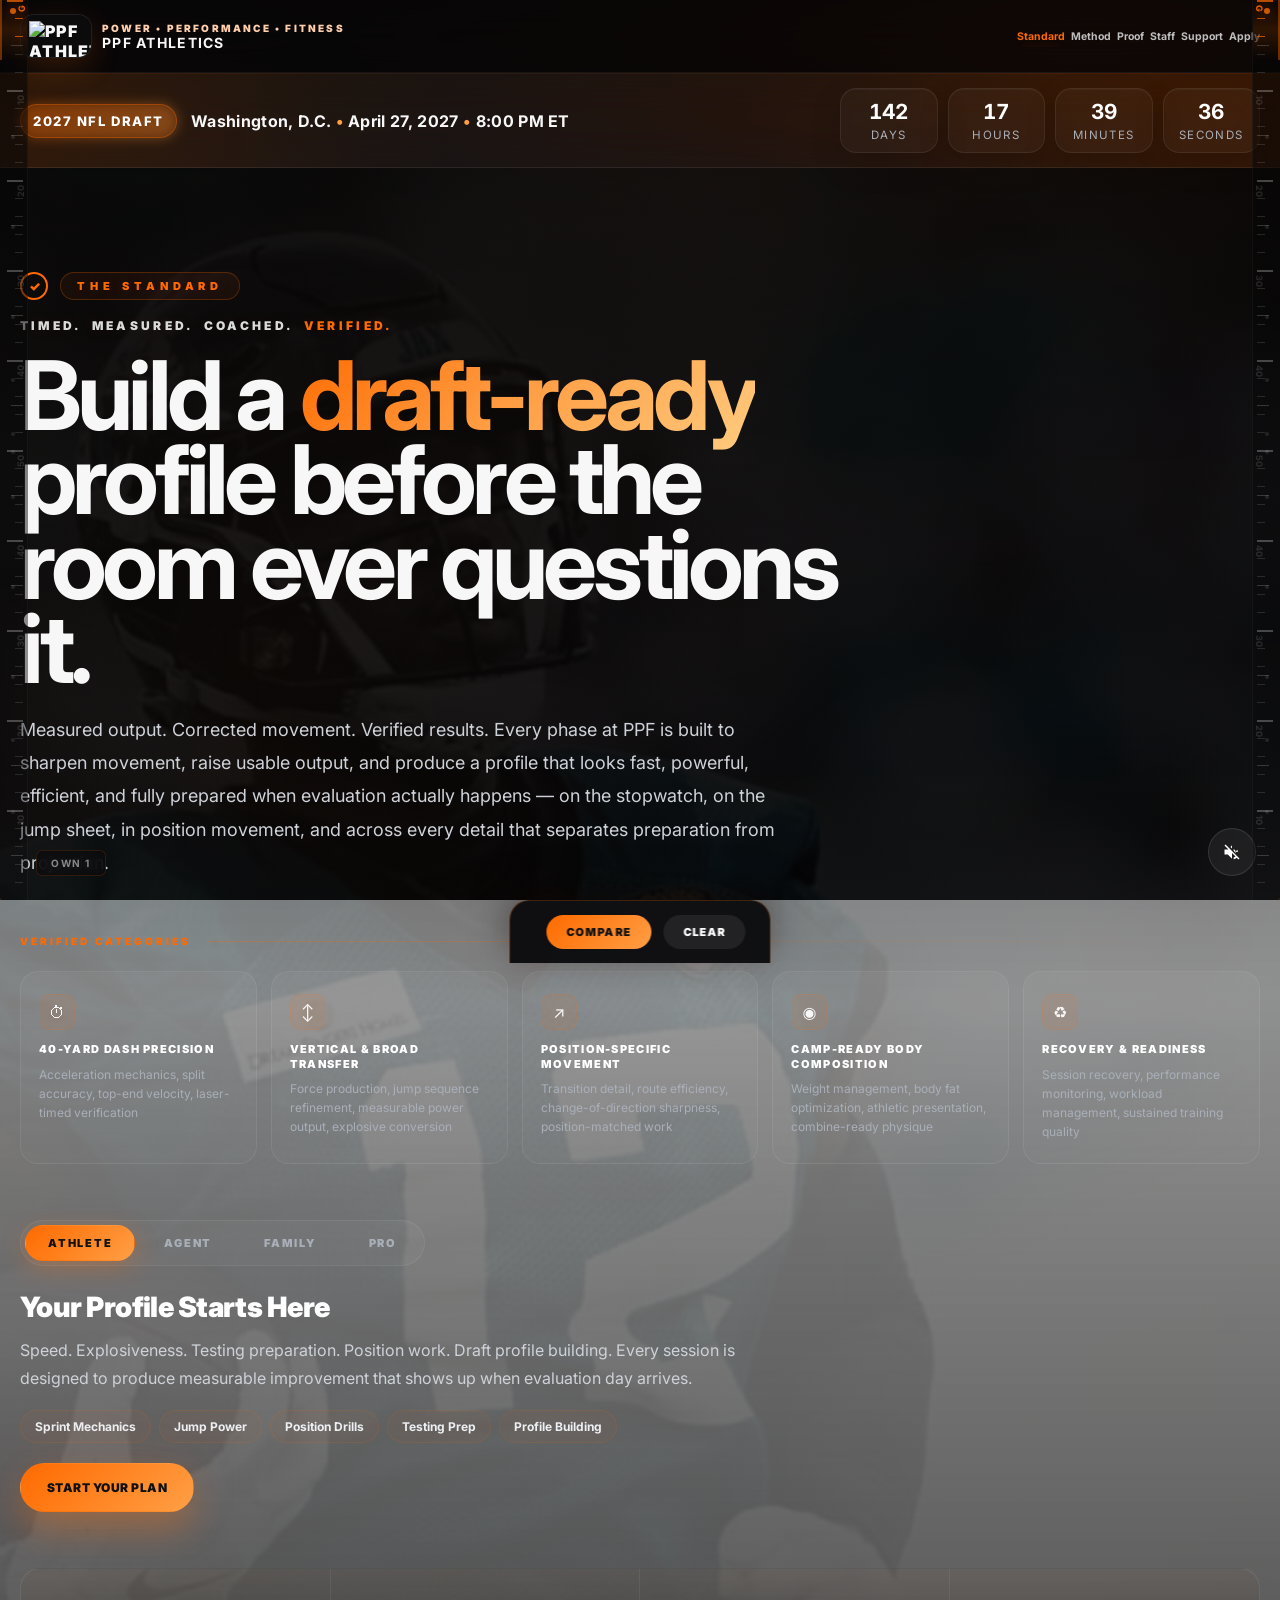
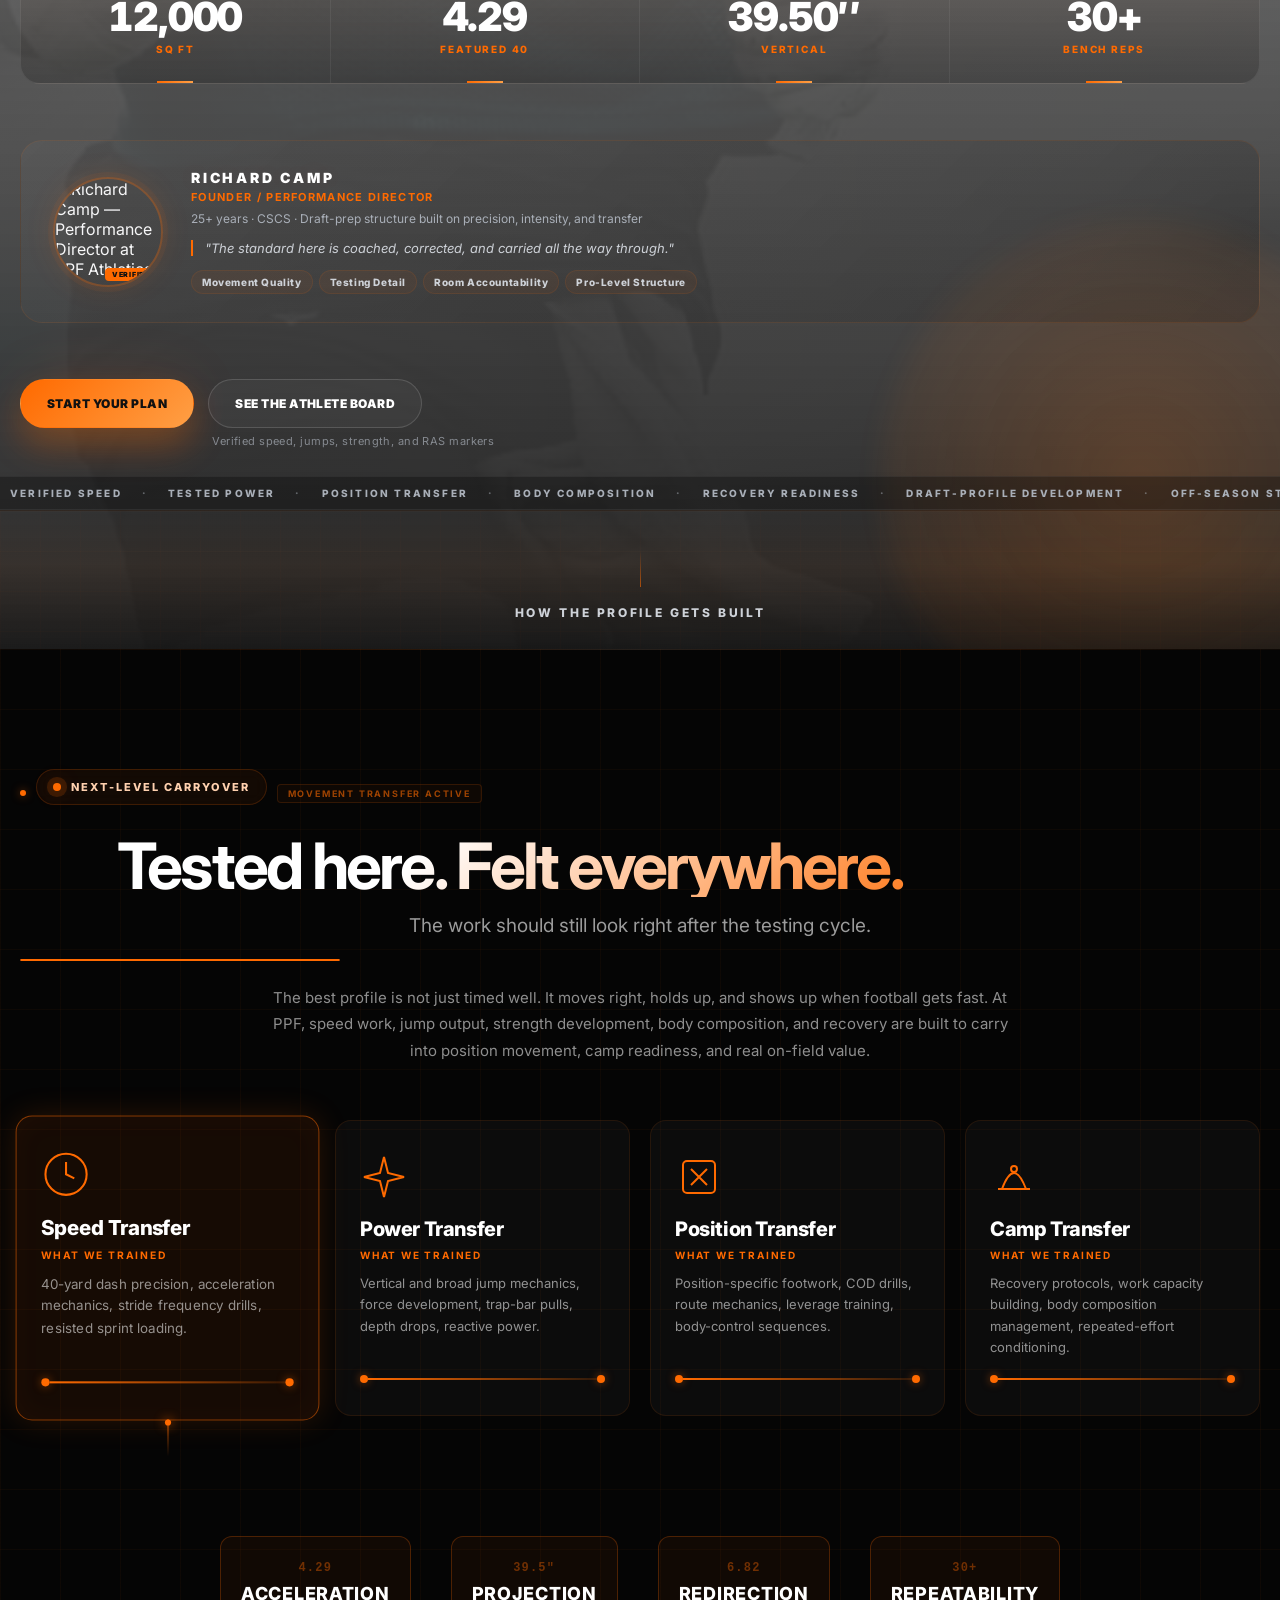
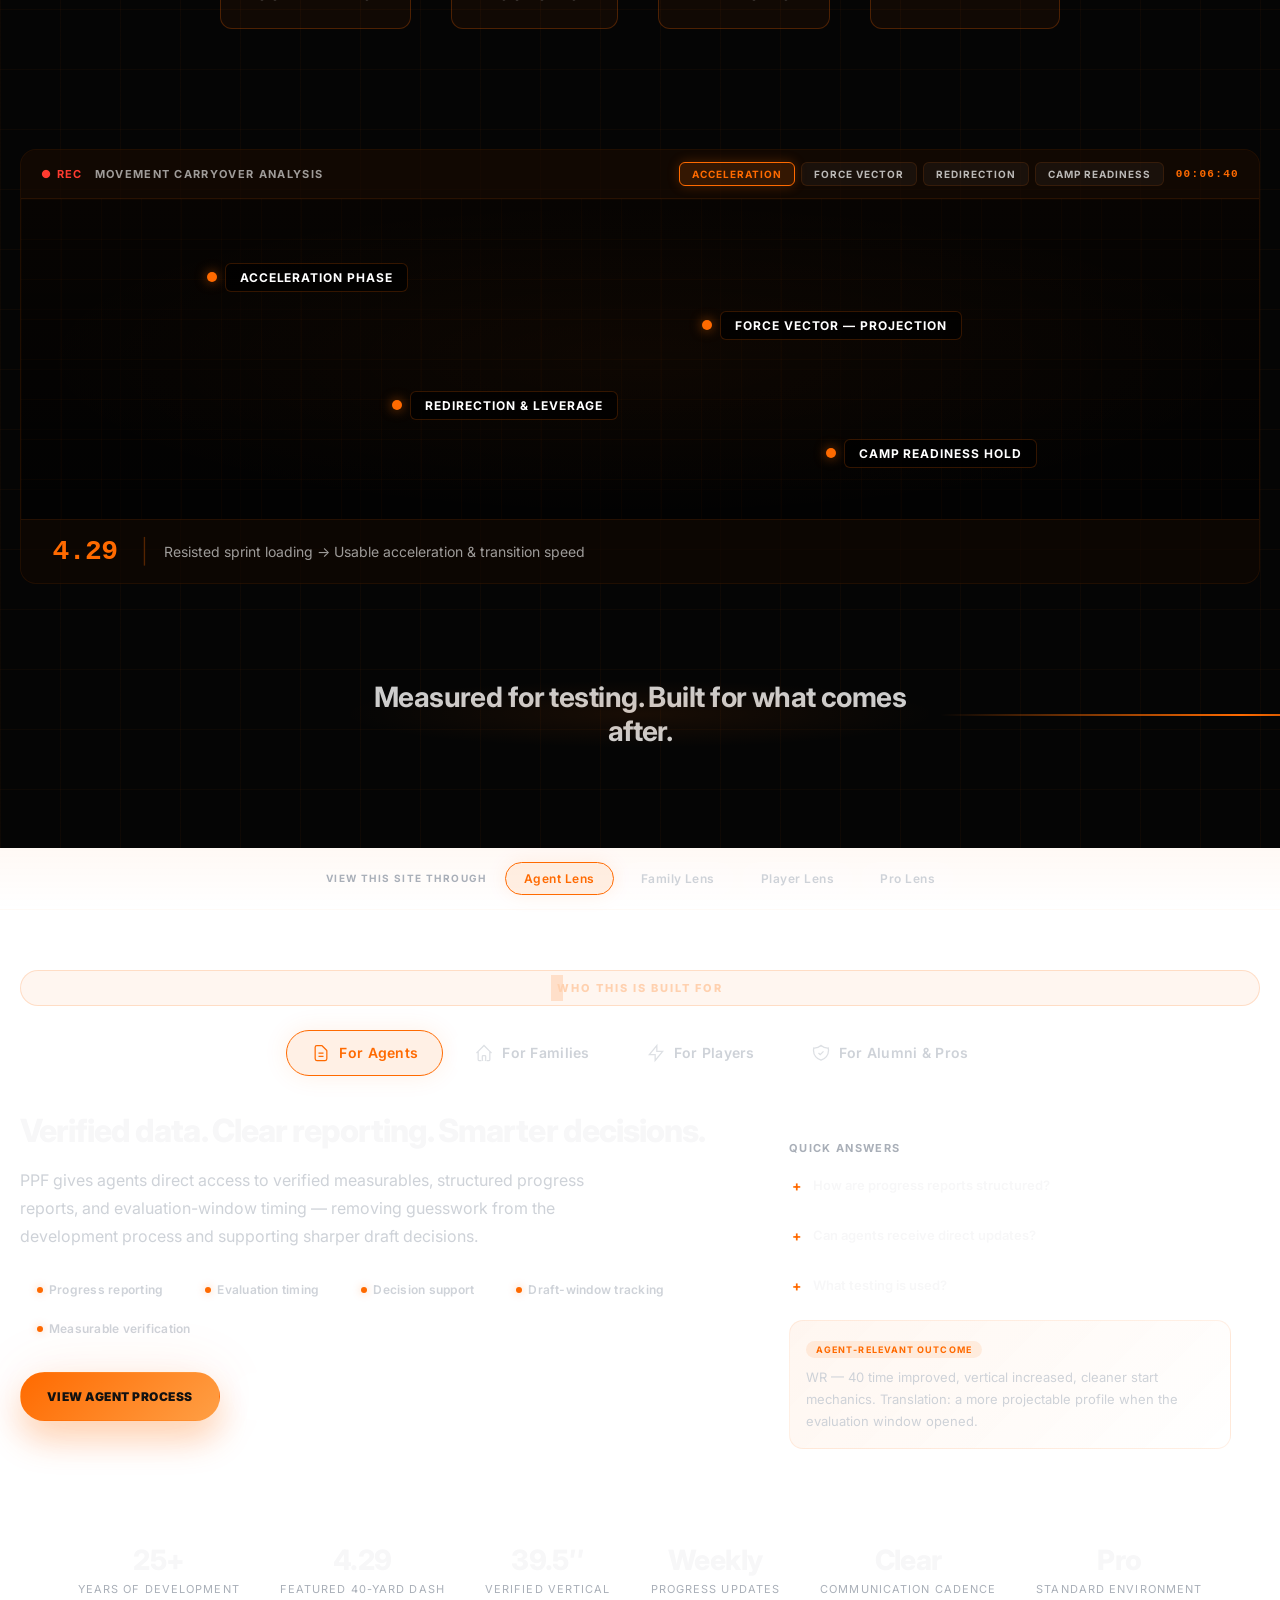
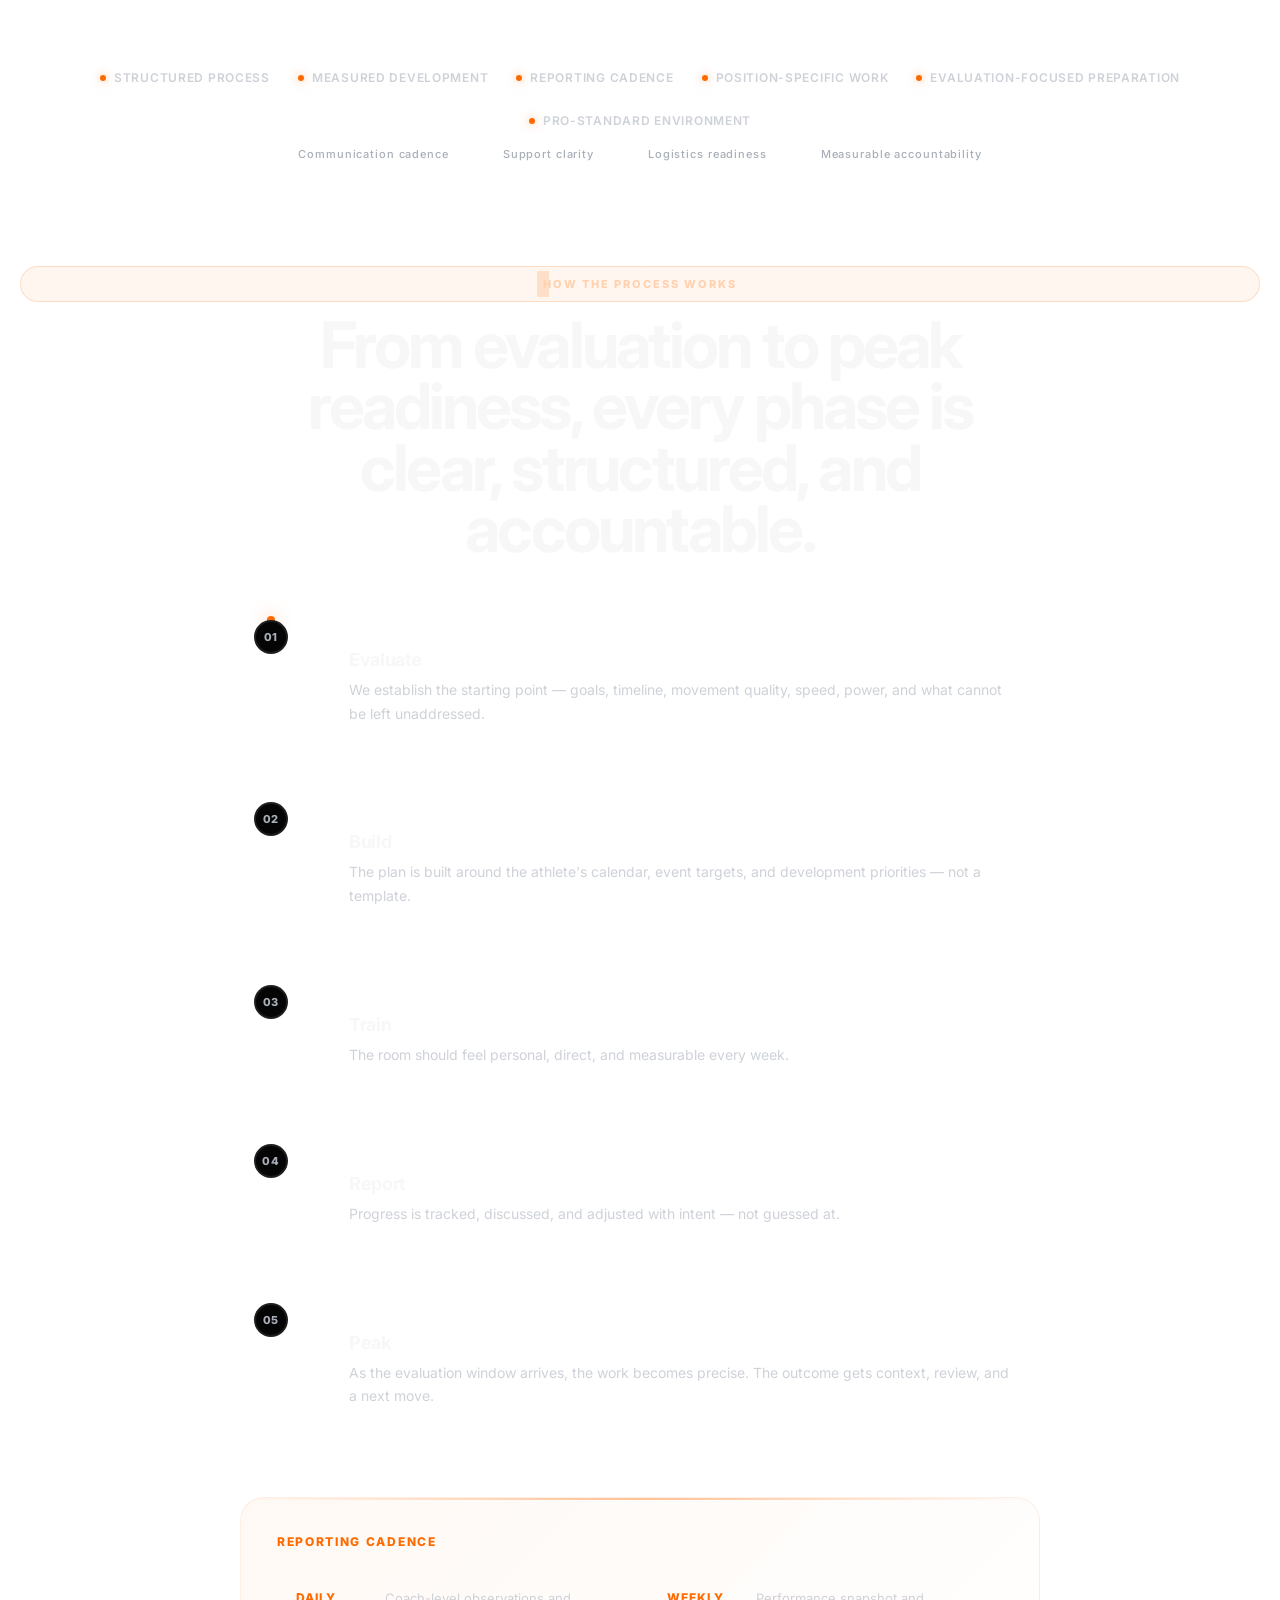
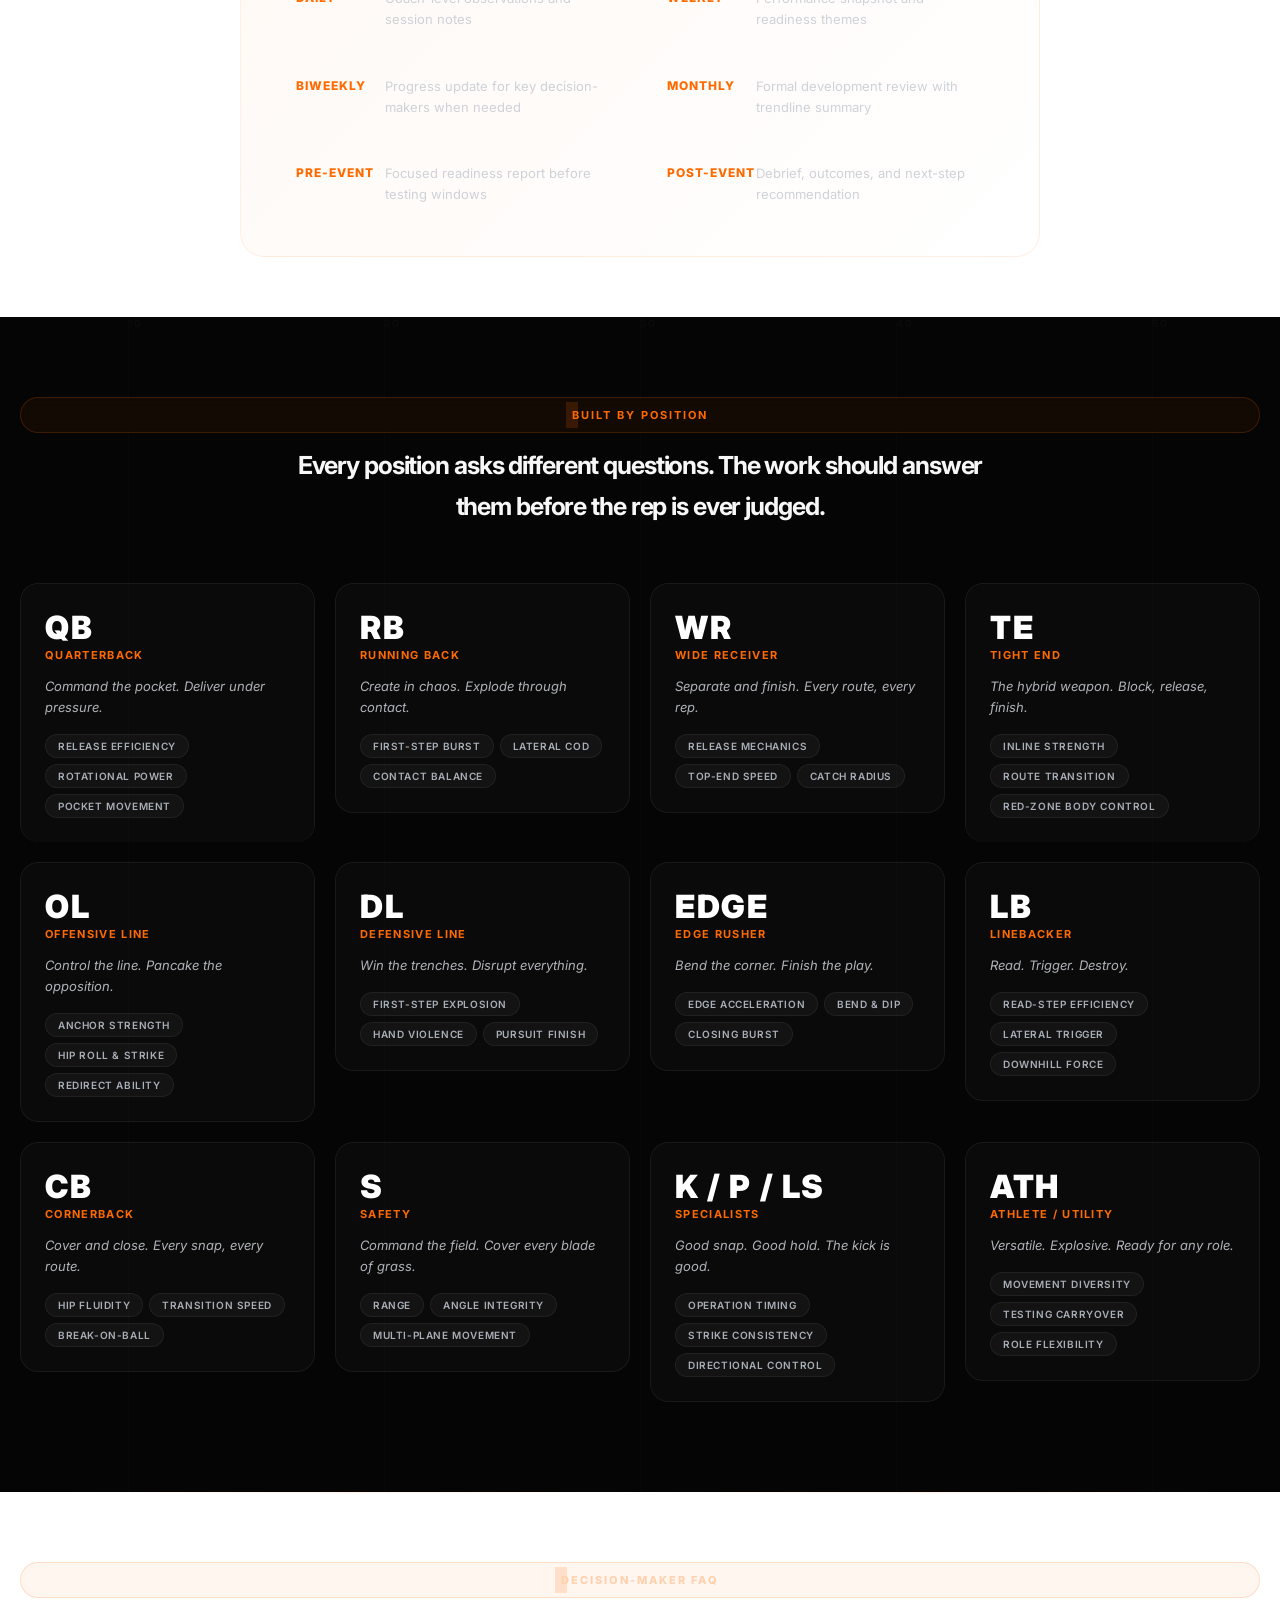
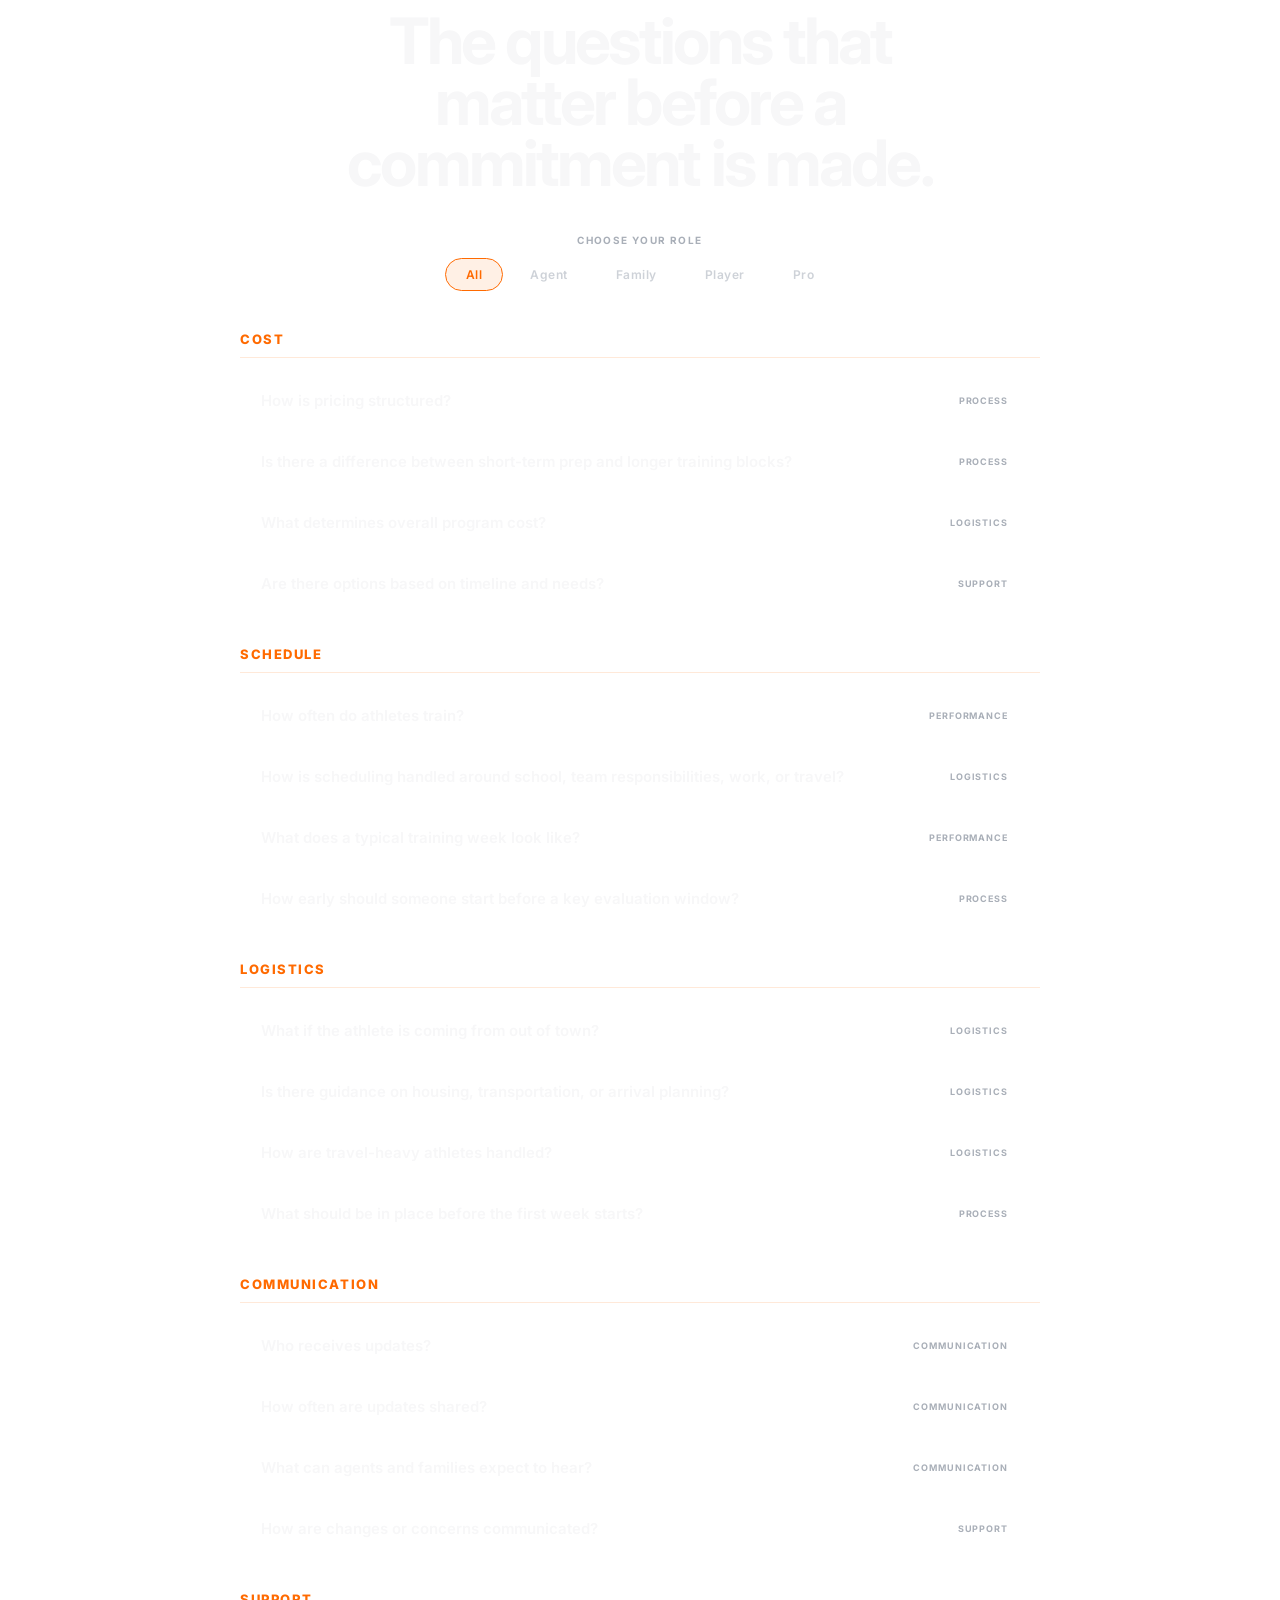
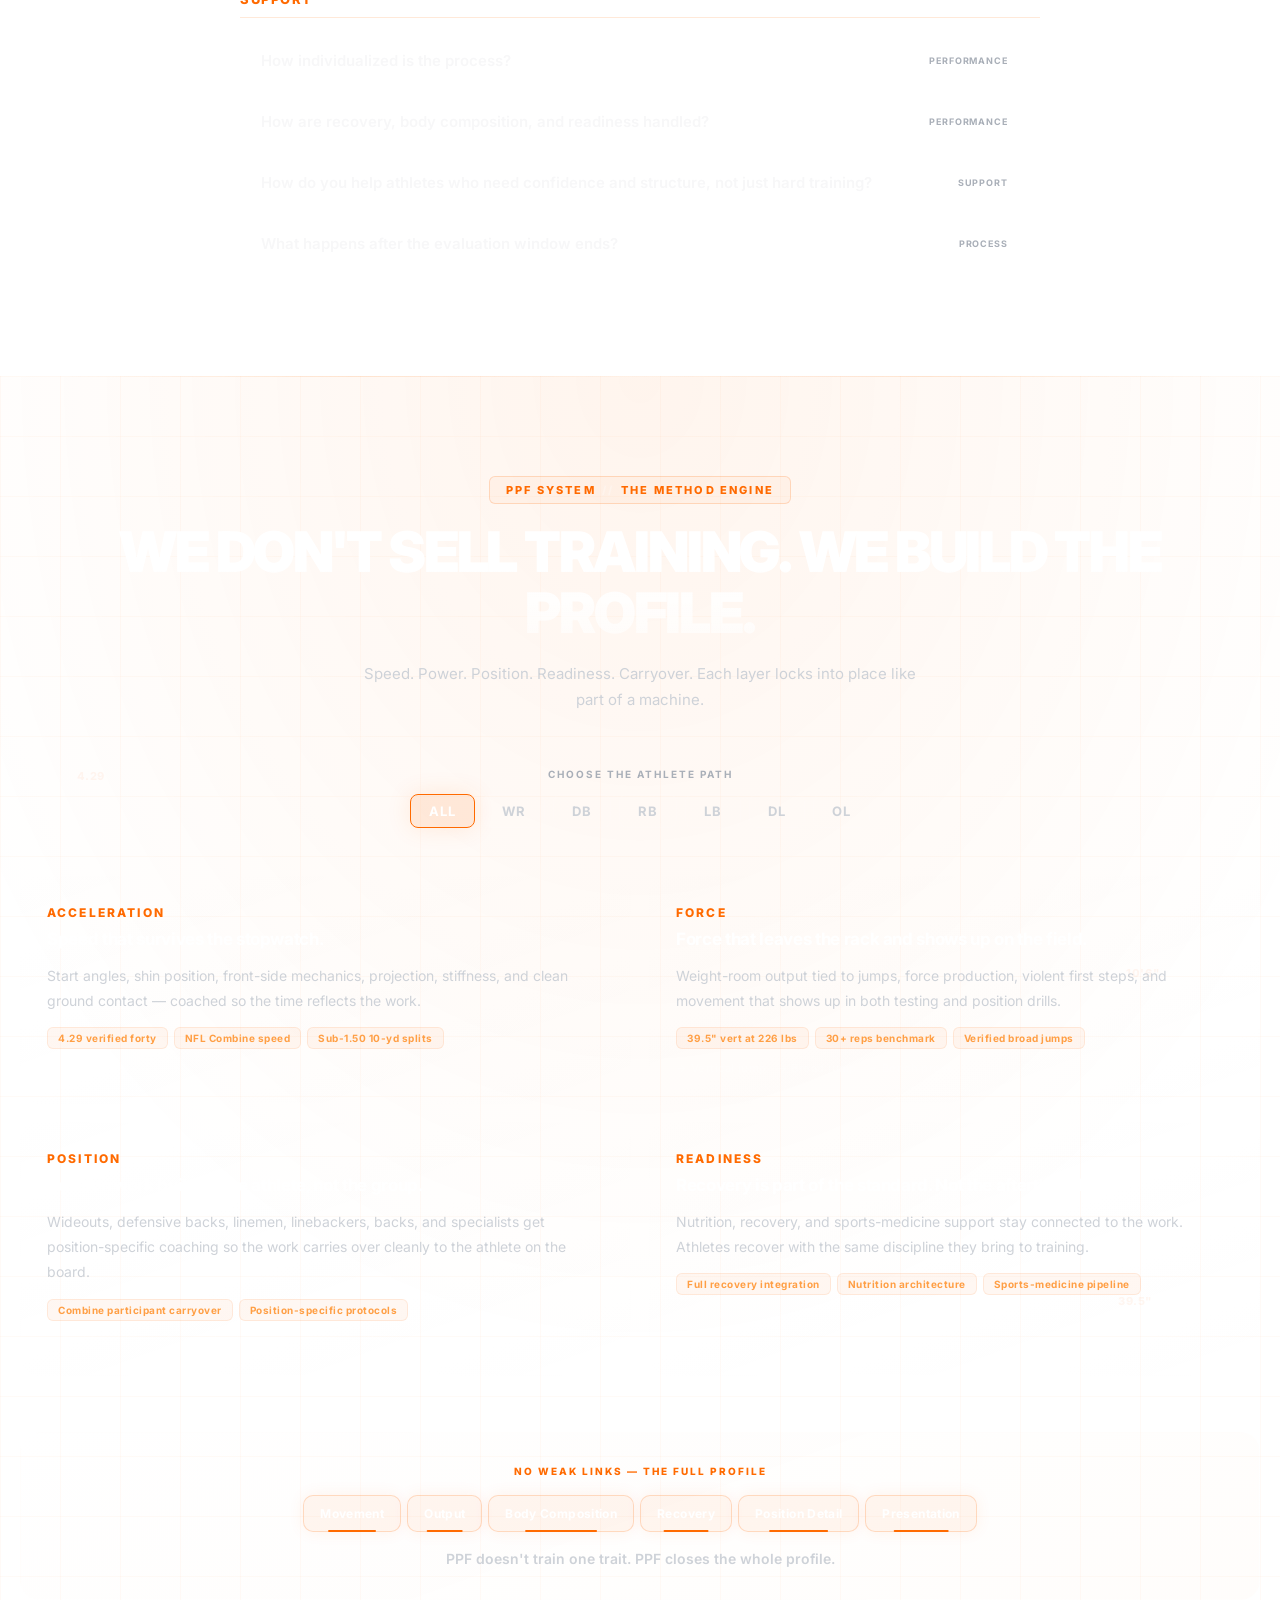
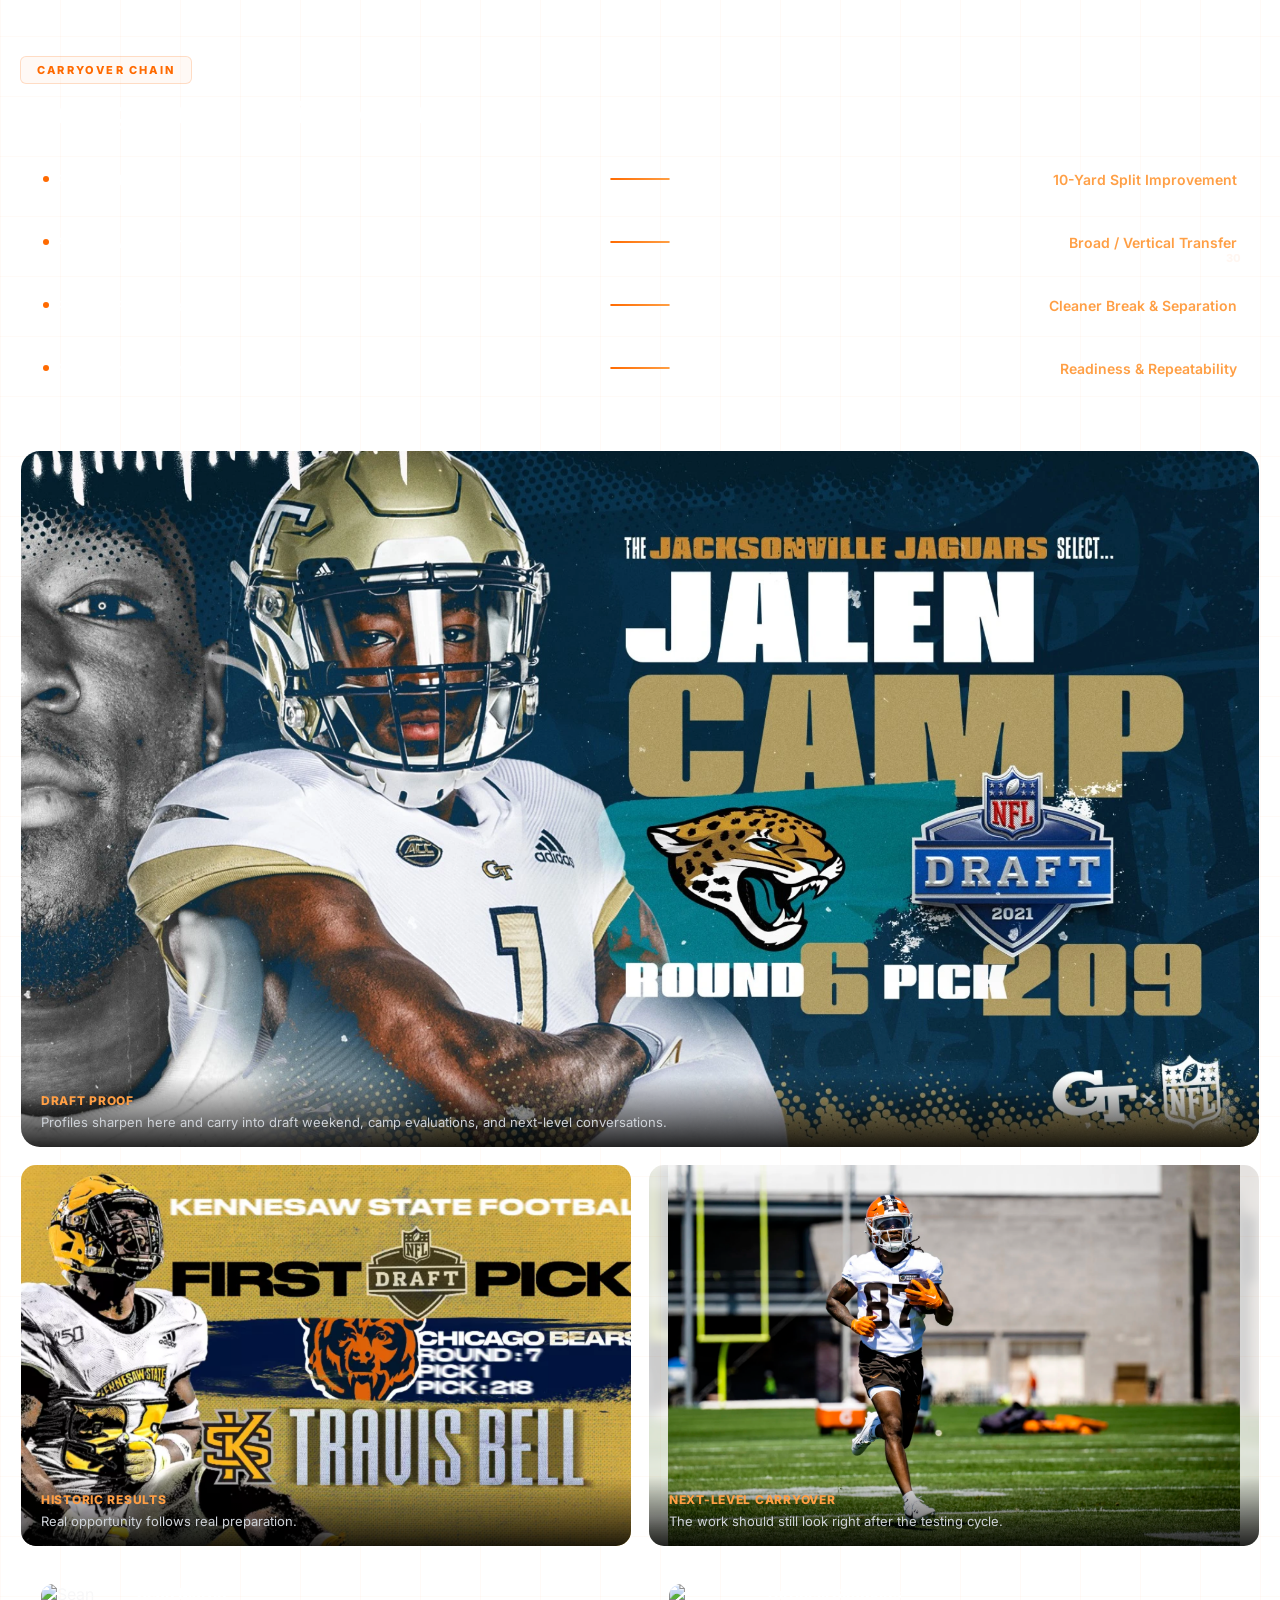
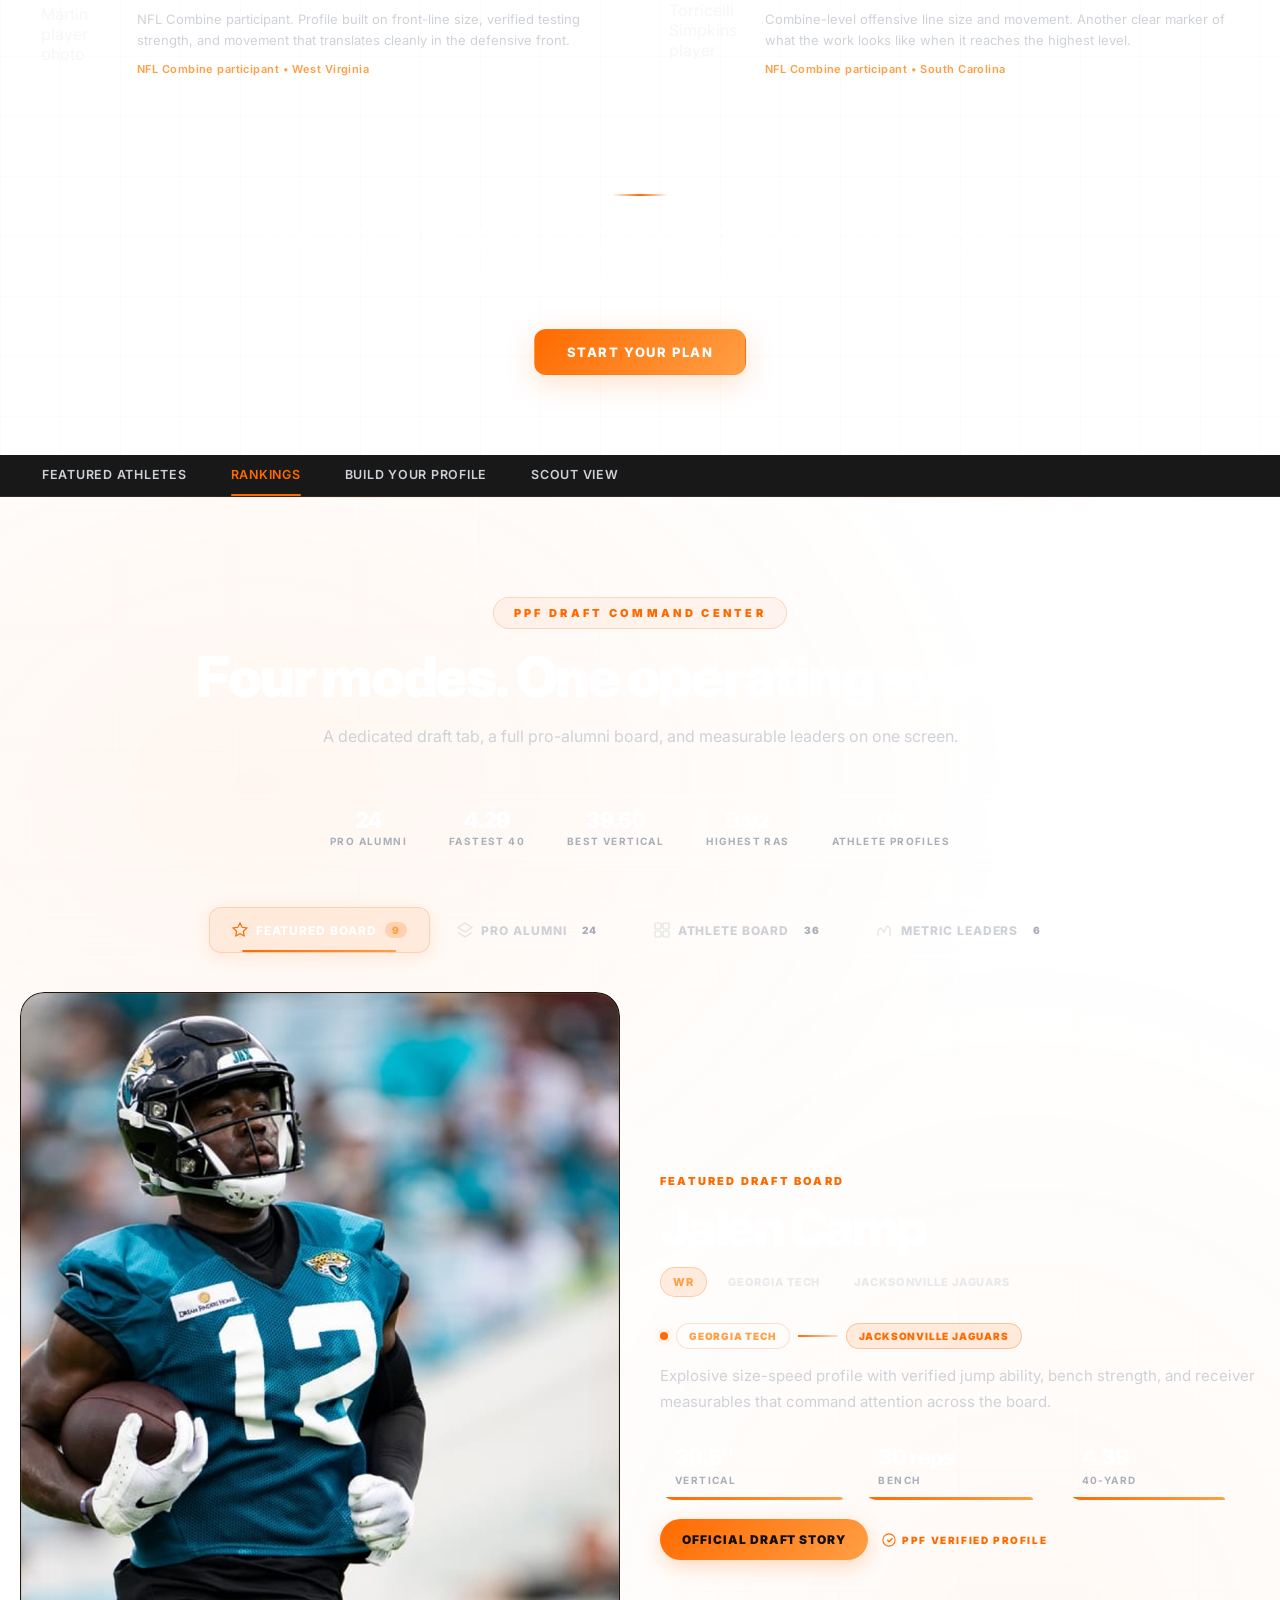
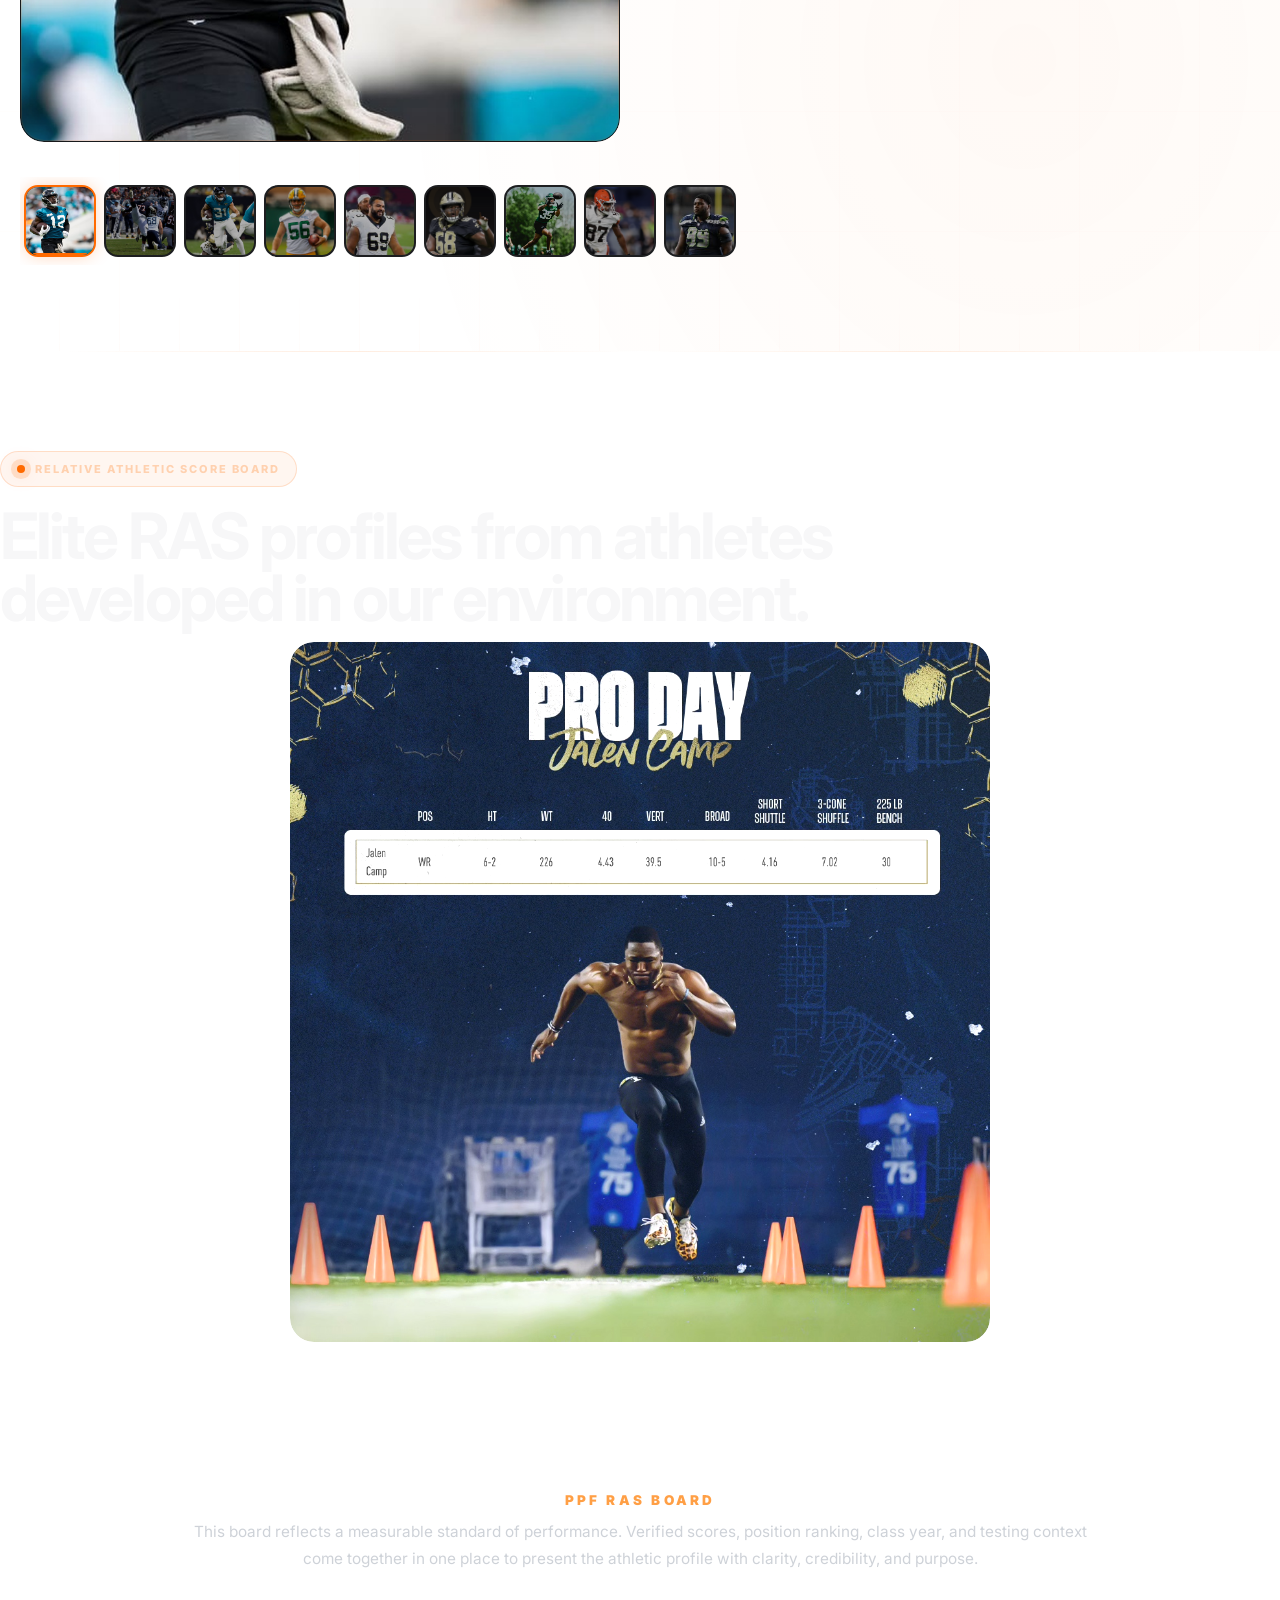
==== index.html @ f414ccf0 "add proof sub-tabs CSS/JS, fix DC section background layers, mobile styles Agent-Logs-Url: https://g" ====
<!DOCTYPE html>
<html lang="en">
<head>
<meta charset="utf-8"/>
<meta content="width=device-width, initial-scale=1.0" name="viewport"/>
<title>PPF Athletics | 2027 Combine &amp; Pro Day Prep — Speed, Power, Position Work in Cumming, GA</title>
<meta content="PPF Athletics 2027 NFL Combine and Pro Day Prep in Cumming, Georgia. Speed, power, position work, recovery, and measurable development built for serious prospects. Structured process for agents, families, players, and alumni." name="description"/>
<meta name="robots" content="index, follow"/>
<link rel="canonical" href="https://jamalcamp30.github.io/ppfwebsite/"/>
<!-- Open Graph -->
<meta property="og:type" content="website"/>
<meta property="og:title" content="PPF Athletics | 2027 Combine &amp; Pro Day Prep"/>
<meta property="og:description" content="Speed, power, position work, recovery, and measurable development built for serious prospects. Structured process, measured progress, clear reporting."/>
<meta property="og:url" content="https://jamalcamp30.github.io/ppfwebsite/"/>
<meta property="og:site_name" content="PPF Athletics"/>
<meta property="og:image" content="https://static.wixstatic.com/media/86a15f_872649b65d214d5f81965bb77a2a2039~mv2.png"/>
<!-- Twitter Card -->
<meta name="twitter:card" content="summary_large_image"/>
<meta name="twitter:title" content="PPF Athletics | 2027 Combine &amp; Pro Day Prep"/>
<meta name="twitter:description" content="Speed, power, position work, recovery, and measurable development built for serious prospects."/>
<meta name="twitter:image" content="https://static.wixstatic.com/media/86a15f_872649b65d214d5f81965bb77a2a2039~mv2.png"/>
<link rel="preconnect" href="https://fonts.googleapis.com">
<link rel="preconnect" href="https://fonts.gstatic.com" crossorigin>
<link href="https://fonts.googleapis.com/css2?family=Inter:wght@400;600;700;800;900&display=swap" rel="stylesheet">
<link rel="stylesheet" href="styles.css"/>
<!-- Organization Structured Data -->
<script type="application/ld+json">
{
  "@context": "https://schema.org",
  "@type": "Organization",
  "name": "PPF Athletics",
  "url": "https://ppfathletics.com",
  "logo": "https://static.wixstatic.com/media/86a15f_872649b65d214d5f81965bb77a2a2039~mv2.png",
  "description": "PPF Athletics 2027 NFL Combine and Pro Day Prep in Cumming, Georgia.",
  "sameAs": [
    "https://www.instagram.com/ppfathletics/",
    "https://www.facebook.com/PPFAthletics/",
    "https://www.youtube.com/@powerperformancefitness1507/feature"
  ]
}
</script>
<!-- WebSite Structured Data -->
<script type="application/ld+json">
{
  "@context": "https://schema.org",
  "@type": "WebSite",
  "name": "PPF Athletics",
  "alternateName": "Power Performance Fitness",
  "url": "https://jamalcamp30.github.io/ppfwebsite/"
}
</script>
<!-- LocalBusiness Structured Data -->
<script type="application/ld+json">
{
  "@context": "https://schema.org",
  "@type": "LocalBusiness",
  "name": "PPF Athletics",
  "description": "Speed, power, position work, recovery, and measurable development built for serious prospects.",
  "address": {
    "@type": "PostalAddress",
    "streetAddress": "7721 Majors Rd",
    "addressLocality": "Cumming",
    "addressRegion": "GA",
    "postalCode": "30041",
    "addressCountry": "US"
  },
  "telephone": ["+1-678-910-3080", "+1-678-938-9668"],
  "email": ["rebecca@ppfathletics.com", "richard@ppfathletics.com"],
  "url": "https://ppfathletics.com",
  "openingHours": "Mo-Sa 06:00-20:00"
}
</script>
<!-- VideoObject Structured Data -->
<script type="application/ld+json">
{
  "@context": "https://schema.org",
  "@type": "VideoObject",
  "name": "Jalen Camp — 30 Bench Press Reps at Georgia Tech Pro Day",
  "description": "Jalen Camp posts 30 reps on the 225-pound bench press at Georgia Tech Pro Day in 2021, a combine-caliber benchmark.",
  "thumbnailUrl": "Jalen.Camp.Texans.featured.latest.jpg",
  "uploadDate": "2021-04-01",
  "contentUrl": "IMG_0371.MOV"
}
</script>
</head>
<body>

<!-- 100-Yard Scroll Engine — Field Progress Rails -->
<div class="fpr" id="fpr" aria-hidden="true">
  <div class="fpr-rail fpr-left" id="fpr-left"></div>
  <div class="fpr-rail fpr-right" id="fpr-right"></div>
  <div class="fpr-badge" id="fpr-badge"></div>
</div>

<!-- Cursor Glow -->
<div class="cursor-glow" id="cursor-glow" aria-hidden="true"></div>

<!-- Cinematic Intro — 3-Phase Sequence -->
<div class="cinematic-intro" aria-hidden="true">
  <div class="intro-vignette"></div>
  <canvas class="intro-system-canvas" id="intro-system-canvas"></canvas>
  <div class="intro-content">
    <!-- Phase 1: Logo Ignition -->
    <div class="intro-logo-reveal">
      <img alt="PPF Athletics" src="https://static.wixstatic.com/media/86a15f_872649b65d214d5f81965bb77a2a2039~mv2.png/v1/fill/w_218%2Ch_131%2Cal_c%2Cq_85%2Cusm_0.66_1.00_0.01%2Cenc_avif%2Cquality_auto/PPF%20logo%20%28dark%20background%29.png" width="218" height="131"/>
      <div class="intro-logo-pulse"></div>
    </div>
    <div class="intro-words">
      <span class="intro-word">POWER</span>
      <span class="intro-word">PERFORMANCE</span>
      <span class="intro-word">FITNESS</span>
    </div>
    <!-- Phase 2: System tag -->
    <div class="intro-system-tag">BUILT FOR EVALUATION SEASON</div>
    <div class="intro-bar"><span></span></div>
  </div>
</div>

<!-- Sound Toggle -->
<button class="sound-toggle" id="sound-toggle" aria-label="Toggle sound" title="Toggle sound">
  <svg class="sound-on" viewBox="0 0 24 24" width="20" height="20" aria-hidden="true"><path d="M3 9v6h4l5 5V4L7 9H3zm13.5 3A4.5 4.5 0 0014 8.5v7a4.49 4.49 0 002.5-3.5zM14 3.23v2.06a7.007 7.007 0 010 13.42v2.06A9.007 9.007 0 0014 3.23z"/></svg>
  <svg class="sound-off" viewBox="0 0 24 24" width="20" height="20" aria-hidden="true"><path d="M16.5 12A4.5 4.5 0 0014 8.5v2.14l2.45 2.45c.03-.2.05-.39.05-.59zm2.5 0a7 7 0 00-.57-2.79l-1.5 1.5A4.98 4.98 0 0117 12h2zM4.27 3L3 4.27 7.73 9H3v6h4l5 5v-6.73l4.25 4.25c-.67.52-1.42.93-2.25 1.18v2.06a8.99 8.99 0 003.69-1.81L19.73 21 21 19.73l-9-9L4.27 3zM12 4l-1.88 1.88L12 7.76V4z"/></svg>
</button>

<!-- Scroll Progress Bar -->
<div class="scroll-progress"></div>

<!-- Particle Canvas -->
<canvas id="particle-canvas" aria-hidden="true"></canvas>

<nav class="nav">
<div class="container nav-wrap">
<a class="brand" href="#top">
<span class="mark"><img alt="PPF Athletics logo" src="https://static.wixstatic.com/media/86a15f_872649b65d214d5f81965bb77a2a2039~mv2.png/v1/fill/w_218%2Ch_131%2Cal_c%2Cq_85%2Cusm_0.66_1.00_0.01%2Cenc_avif%2Cquality_auto/PPF%20logo%20%28dark%20background%29.png"/></span>
<span><small>Power • Performance • Fitness</small><strong>PPF Athletics</strong></span>
</a>
<div class="nav-links">
<a href="#top">Standard</a>
<a href="#method">Method</a>
<a href="#proof">Proof</a>
<a href="#coach">Staff</a>
<a href="#support">Support</a>
<a href="#apply">Apply</a>
</div>
<button class="nav-toggle" aria-label="Toggle navigation" aria-expanded="false"><span></span><span></span><span></span></button>
</div>
</nav>

<section class="draft-ticker" aria-label="2027 NFL Draft countdown">
  <div class="container ticker-wrap">
    <div class="ticker-copy">
      <div class="ticker-badge">2027 NFL Draft</div>
      <div class="ticker-text">Washington, D.C. <span>•</span> April 27, 2027 <span>•</span> 8:00 PM ET</div>
    </div>
    <div class="ticker-countdown" id="draft-countdown">
      <div class="ticker-unit"><strong id="draft-days">---</strong><span>Days</span></div>
      <div class="ticker-unit"><strong id="draft-hours">--</strong><span>Hours</span></div>
      <div class="ticker-unit"><strong id="draft-minutes">--</strong><span>Minutes</span></div>
      <div class="ticker-unit"><strong id="draft-seconds">--</strong><span>Seconds</span></div>
    </div>
  </div>
</section>
<header class="hero ts-hero" id="top">
<!-- Video Background -->
<div class="hero-video-wrap" aria-hidden="true">
  <video class="hero-video" autoplay muted loop playsinline poster="Jalen.Camp.Texans.featured.latest.jpg">
    <source src="IMG_0371.MOV" type="video/quicktime">
  </video>
  <div class="hero-video-overlay"></div>
</div>
<canvas class="ts-grid-canvas" id="ts-grid-canvas" aria-hidden="true"></canvas>

<div class="container ts-container">

<!-- ── LAYER 1 — Title & Emotional Hit ──────────────────── -->
<div class="ts-title-block" id="ts-title-block">
  <div class="ts-badge-row">
    <span class="ts-seal" id="ts-seal" aria-hidden="true"></span>
    <span class="ts-badge">THE STANDARD</span>
  </div>
  <div class="ts-tagline" id="ts-tagline">
    <span class="ts-tag-word" data-word="timed">TIMED.</span>
    <span class="ts-tag-word" data-word="measured">MEASURED.</span>
    <span class="ts-tag-word" data-word="coached">COACHED.</span>
    <span class="ts-tag-word" data-word="verified">VERIFIED.</span>
  </div>
  <h1 class="ts-headline" id="ts-headline">Build a <span class="accent">draft-ready</span> profile before the room ever questions it.</h1>
  <p class="ts-body">Measured output. Corrected movement. Verified results. Every phase at PPF is built to sharpen movement, raise usable output, and produce a profile that looks fast, powerful, efficient, and fully prepared when evaluation actually happens — on the stopwatch, on the jump sheet, in position movement, and across every detail that separates preparation from projection.</p>
</div>

<!-- ── LAYER 2 — Proof Engine: Verified Categories ─────── -->
<div class="ts-proof-engine" id="ts-proof-engine">
  <div class="ts-engine-header">
    <span class="ts-engine-label">VERIFIED CATEGORIES</span>
    <span class="ts-engine-line"></span>
  </div>
  <div class="ts-cat-grid">
    <div class="ts-cat" data-cat="speed">
      <div class="ts-cat-icon-wrap"><span class="ts-cat-icon">⏱</span></div>
      <strong class="ts-cat-title">40-YARD DASH PRECISION</strong>
      <p class="ts-cat-desc">Acceleration mechanics, split accuracy, top-end velocity, laser-timed verification</p>
      <div class="ts-cat-bar"></div>
    </div>
    <div class="ts-cat" data-cat="jump">
      <div class="ts-cat-icon-wrap"><span class="ts-cat-icon">↕</span></div>
      <strong class="ts-cat-title">VERTICAL &amp; BROAD TRANSFER</strong>
      <p class="ts-cat-desc">Force production, jump sequence refinement, measurable power output, explosive conversion</p>
      <div class="ts-cat-bar"></div>
    </div>
    <div class="ts-cat" data-cat="movement">
      <div class="ts-cat-icon-wrap"><span class="ts-cat-icon">↗</span></div>
      <strong class="ts-cat-title">POSITION-SPECIFIC MOVEMENT</strong>
      <p class="ts-cat-desc">Transition detail, route efficiency, change-of-direction sharpness, position-matched work</p>
      <div class="ts-cat-bar"></div>
    </div>
    <div class="ts-cat" data-cat="body">
      <div class="ts-cat-icon-wrap"><span class="ts-cat-icon">◉</span></div>
      <strong class="ts-cat-title">CAMP-READY BODY COMPOSITION</strong>
      <p class="ts-cat-desc">Weight management, body fat optimization, athletic presentation, combine-ready physique</p>
      <div class="ts-cat-bar"></div>
    </div>
    <div class="ts-cat" data-cat="recovery">
      <div class="ts-cat-icon-wrap"><span class="ts-cat-icon">♻</span></div>
      <strong class="ts-cat-title">RECOVERY &amp; READINESS</strong>
      <p class="ts-cat-desc">Session recovery, performance monitoring, workload management, sustained training quality</p>
      <div class="ts-cat-bar"></div>
    </div>
  </div>
</div>

<!-- ── LAYER 3 — Four-Perspective Audience Entry ────────── -->
<div class="ts-perspectives" id="ts-perspectives">
  <div class="ts-persp-bar">
    <button class="ts-persp-btn ts-persp-active" data-persp="athlete">ATHLETE</button>
    <button class="ts-persp-btn" data-persp="agent">AGENT</button>
    <button class="ts-persp-btn" data-persp="family">FAMILY</button>
    <button class="ts-persp-btn" data-persp="pro">PRO</button>
  </div>
  <div class="ts-persp-panels">
    <div class="ts-persp-panel ts-persp-visible" data-panel="athlete">
      <h3 class="ts-persp-title">Your Profile Starts Here</h3>
      <p class="ts-persp-copy">Speed. Explosiveness. Testing preparation. Position work. Draft profile building. Every session is designed to produce measurable improvement that shows up when evaluation day arrives.</p>
      <div class="ts-persp-chips">
        <span class="ts-chip">Sprint Mechanics</span>
        <span class="ts-chip">Jump Power</span>
        <span class="ts-chip">Position Drills</span>
        <span class="ts-chip">Testing Prep</span>
        <span class="ts-chip">Profile Building</span>
      </div>
      <a class="btn primary ts-persp-cta" href="#contact">Start Your Plan</a>
    </div>
    <div class="ts-persp-panel" data-panel="agent">
      <h3 class="ts-persp-title">Verified Performance. Structured Process.</h3>
      <p class="ts-persp-copy">Verified measurables. Professional structure. Readiness monitoring. Body composition management. A training environment built on credibility, consistency, and clear communication with every stakeholder.</p>
      <div class="ts-persp-chips">
        <span class="ts-chip">Verified Measurables</span>
        <span class="ts-chip">Readiness Reports</span>
        <span class="ts-chip">Body Composition</span>
        <span class="ts-chip">Communication</span>
        <span class="ts-chip">Environment Credibility</span>
      </div>
      <a class="btn primary ts-persp-cta" href="#draft-board">Review Performance Standards</a>
    </div>
    <div class="ts-persp-panel" data-panel="family">
      <h3 class="ts-persp-title">Coached. Accountable. Transparent.</h3>
      <p class="ts-persp-copy">Professional supervision. Measured progress. Clear structure and communication. Athlete development with purpose. Every family deserves to know their athlete is in a room that demands excellence and provides it.</p>
      <div class="ts-persp-chips">
        <span class="ts-chip">Coached Environment</span>
        <span class="ts-chip">Accountability</span>
        <span class="ts-chip">Progress Tracking</span>
        <span class="ts-chip">Clear Structure</span>
        <span class="ts-chip">Communication</span>
      </div>
      <a class="btn primary ts-persp-cta" href="#ppf-process">See How The Profile Gets Built</a>
    </div>
    <div class="ts-persp-panel" data-panel="pro">
      <h3 class="ts-persp-title">Your Off-Season Home</h3>
      <p class="ts-persp-copy">High-standard room. Personal attention. NFL-level preparation. Work that transfers. Movement quality, output, recovery, schedule consistency — everything a professional needs to arrive ready.</p>
      <div class="ts-persp-chips">
        <span class="ts-chip">Off-Season Structure</span>
        <span class="ts-chip">Personal Attention</span>
        <span class="ts-chip">Movement Quality</span>
        <span class="ts-chip">Recovery Protocol</span>
        <span class="ts-chip">Pro-Level Room</span>
      </div>
      <a class="btn primary ts-persp-cta" href="#contact">Start Your Plan</a>
    </div>
  </div>
</div>

<!-- ── LAYER 4 — Metrics Wall ──────────────────────────── -->
<div class="ts-metrics-wall" id="ts-metrics">
  <div class="ts-metric">
    <strong class="ts-metric-num" data-count="12000">0</strong>
    <span class="ts-metric-label">SQ FT</span>
    <div class="ts-metric-trace"></div>
  </div>
  <div class="ts-metric">
    <strong class="ts-metric-num" data-count="4.29" data-decimals="2">0</strong>
    <span class="ts-metric-label">FEATURED 40</span>
    <div class="ts-metric-trace"></div>
  </div>
  <div class="ts-metric">
    <strong class="ts-metric-num" data-count="39.5" data-decimals="1" data-suffix="″">0</strong>
    <span class="ts-metric-label">VERTICAL</span>
    <div class="ts-metric-trace"></div>
  </div>
  <div class="ts-metric">
    <strong class="ts-metric-num" data-count="30" data-suffix="+">0</strong>
    <span class="ts-metric-label">BENCH REPS</span>
    <div class="ts-metric-trace"></div>
  </div>
</div>

<!-- ── LAYER 5 — Richard Camp Authority Panel ──────────── -->
<div class="ts-authority" id="ts-authority">
  <div class="ts-auth-portrait-wrap">
    <img class="ts-auth-portrait" loading="lazy" alt="Richard Camp — Performance Director at PPF Athletics" src="https://github.com/user-attachments/assets/33147496-faa2-4f48-8662-626e29b4d85f"/>
    <div class="ts-auth-glow"></div>
    <div class="ts-auth-stamp">VERIFIED</div>
  </div>
  <div class="ts-auth-info">
    <strong class="ts-auth-name">RICHARD CAMP</strong>
    <span class="ts-auth-role">Founder / Performance Director</span>
    <span class="ts-auth-creds">25+ years · CSCS · Draft-prep structure built on precision, intensity, and transfer</span>
    <em class="ts-auth-quote">"The standard here is coached, corrected, and carried all the way through."</em>
    <div class="ts-auth-traits">
      <span class="ts-auth-trait">Movement Quality</span>
      <span class="ts-auth-trait">Testing Detail</span>
      <span class="ts-auth-trait">Room Accountability</span>
      <span class="ts-auth-trait">Pro-Level Structure</span>
    </div>
  </div>
</div>

<!-- ── LAYER 6 — CTAs ──────────────────────────────────── -->
<div class="ts-cta-row" id="ts-ctas">
  <a class="btn primary ts-cta-main" href="#contact" data-hover="Start your plan">Start Your Plan</a>
  <div class="ts-cta-wrap">
    <a class="btn secondary" href="#draft-board">See the athlete board</a>
    <span class="ts-cta-sub">Verified speed, jumps, strength, and RAS markers</span>
  </div>
</div>

</div><!-- end .ts-container -->

<!-- ── Running Ticker Strip ────────────────────────────── -->
<div class="ts-ticker" aria-hidden="true">
  <div class="ts-ticker-track">
    <span>VERIFIED SPEED</span><span class="ts-ticker-dot">·</span>
    <span>TESTED POWER</span><span class="ts-ticker-dot">·</span>
    <span>POSITION TRANSFER</span><span class="ts-ticker-dot">·</span>
    <span>BODY COMPOSITION</span><span class="ts-ticker-dot">·</span>
    <span>RECOVERY READINESS</span><span class="ts-ticker-dot">·</span>
    <span>DRAFT-PROFILE DEVELOPMENT</span><span class="ts-ticker-dot">·</span>
    <span>OFF-SEASON STANDARD</span><span class="ts-ticker-dot">·</span>
    <span>VERIFIED SPEED</span><span class="ts-ticker-dot">·</span>
    <span>TESTED POWER</span><span class="ts-ticker-dot">·</span>
    <span>POSITION TRANSFER</span><span class="ts-ticker-dot">·</span>
    <span>BODY COMPOSITION</span><span class="ts-ticker-dot">·</span>
    <span>RECOVERY READINESS</span><span class="ts-ticker-dot">·</span>
    <span>DRAFT-PROFILE DEVELOPMENT</span><span class="ts-ticker-dot">·</span>
    <span>OFF-SEASON STANDARD</span><span class="ts-ticker-dot">·</span>
  </div>
</div>

<!-- ── Transition Into Next Section ─────────────────────── -->
<div class="ts-transition" id="ts-transition">
  <div class="container">
    <div class="ts-transition-line"></div>
    <span class="ts-transition-text">HOW THE PROFILE GETS BUILT</span>
  </div>
</div>
</header>

<!-- ═══ METHOD (Carryover + Audience + Process + System) ════════ -->
<div id="method"></div>
<section class="section co-section" id="carryover">
  <div class="co-bg-grid"></div>
  <div class="co-scanlines"></div>
  <canvas class="co-canvas" id="coCanvas"></canvas>

  <div class="container">
    <!-- Header -->
    <div class="co-header reveal">
      <div class="co-status-line">
        <span class="co-status-dot"></span>
        <span class="eyebrow co-eyebrow">Next-Level Carryover</span>
        <span class="co-status-tag">MOVEMENT TRANSFER ACTIVE</span>
      </div>
      <h2 class="section-title co-title">Tested here. Felt everywhere.</h2>
      <p class="section-sub co-sub">The work should still look right after the testing cycle.</p>
      <div class="co-header-scanbar">
        <div class="co-header-scanbar-fill"></div>
      </div>
    </div>

    <!-- Body copy -->
    <div class="co-body reveal">
      <p>The best profile is not just timed well. It moves right, holds up, and shows up when football gets fast. At PPF, speed work, jump output, strength development, body composition, and recovery are built to carry into position movement, camp readiness, and real on-field value.</p>
    </div>

    <!-- 4 Transfer Blocks – clickable tab controllers -->
    <div class="co-grid reveal" id="coGrid">

      <div class="co-card co-tab active" data-co="speed" data-phase="acceleration" role="button" tabindex="0">
        <div class="co-card-icon">
          <svg viewBox="0 0 48 48" fill="none" stroke="currentColor" stroke-width="2"><circle cx="24" cy="24" r="20"/><polyline points="24,12 24,24 32,28"/></svg>
        </div>
        <h3 class="co-card-title">Speed Transfer</h3>
        <span class="co-card-tag">WHAT WE TRAINED</span>
        <p class="co-card-text">40-yard dash precision, acceleration mechanics, stride frequency drills, resisted sprint loading.</p>
        <div class="co-connector">
          <span class="co-dot"></span>
          <span class="co-line"></span>
          <span class="co-dot"></span>
        </div>
        <div class="co-pulse-line"></div>
      </div>

      <div class="co-card co-tab" data-co="power" data-phase="force" role="button" tabindex="0">
        <div class="co-card-icon">
          <svg viewBox="0 0 48 48" fill="none" stroke="currentColor" stroke-width="2"><path d="M24 4 L28 20 L44 24 L28 28 L24 44 L20 28 L4 24 L20 20 Z"/></svg>
        </div>
        <h3 class="co-card-title">Power Transfer</h3>
        <span class="co-card-tag">WHAT WE TRAINED</span>
        <p class="co-card-text">Vertical and broad jump mechanics, force development, trap-bar pulls, depth drops, reactive power.</p>
        <div class="co-connector">
          <span class="co-dot"></span>
          <span class="co-line"></span>
          <span class="co-dot"></span>
        </div>
        <div class="co-pulse-line"></div>
      </div>

      <div class="co-card co-tab" data-co="position" data-phase="redirection" role="button" tabindex="0">
        <div class="co-card-icon">
          <svg viewBox="0 0 48 48" fill="none" stroke="currentColor" stroke-width="2"><rect x="8" y="8" width="32" height="32" rx="4"/><path d="M16 16 L32 32 M32 16 L16 32"/></svg>
        </div>
        <h3 class="co-card-title">Position Transfer</h3>
        <span class="co-card-tag">WHAT WE TRAINED</span>
        <p class="co-card-text">Position-specific footwork, COD drills, route mechanics, leverage training, body-control sequences.</p>
        <div class="co-connector">
          <span class="co-dot"></span>
          <span class="co-line"></span>
          <span class="co-dot"></span>
        </div>
        <div class="co-pulse-line"></div>
      </div>

      <div class="co-card co-tab" data-co="camp" data-phase="readiness" role="button" tabindex="0">
        <div class="co-card-icon">
          <svg viewBox="0 0 48 48" fill="none" stroke="currentColor" stroke-width="2"><path d="M12 36 Q24 4 36 36"/><line x1="8" y1="36" x2="40" y2="36"/><circle cx="24" cy="16" r="3"/></svg>
        </div>
        <h3 class="co-card-title">Camp Transfer</h3>
        <span class="co-card-tag">WHAT WE TRAINED</span>
        <p class="co-card-text">Recovery protocols, work capacity building, body composition management, repeated-effort conditioning.</p>
        <div class="co-connector">
          <span class="co-dot"></span>
          <span class="co-line"></span>
          <span class="co-dot"></span>
        </div>
        <div class="co-pulse-line"></div>
      </div>

    </div>

    <!-- Scroll sequence: numbers morph into movement labels -->
    <div class="co-scroll-sequence reveal">
      <div class="co-scroll-track" id="coScrollTrack">
        <div class="co-morph-item" data-from="4.29" data-to="Acceleration" data-trained="Resisted sprint loading" data-improved="0-20yd split time" data-field="Usable acceleration &amp; transition speed" role="button" tabindex="0">
          <span class="co-morph-num">4.29</span>
          <span class="co-morph-label">Acceleration</span>
        </div>
        <div class="co-morph-item" data-from="39.5&quot;" data-to="Projection" data-trained="Depth drops &amp; trap-bar pulls" data-improved="Vertical &amp; broad jump output" data-field="Explosion &amp; projection under speed" role="button" tabindex="0">
          <span class="co-morph-num">39.5&quot;</span>
          <span class="co-morph-label">Projection</span>
        </div>
        <div class="co-morph-item" data-from="6.82" data-to="Redirection" data-trained="COD drills &amp; route mechanics" data-improved="3-cone &amp; shuttle" data-field="Football-specific body control" role="button" tabindex="0">
          <span class="co-morph-num">6.82</span>
          <span class="co-morph-label">Redirection</span>
        </div>
        <div class="co-morph-item" data-from="30+" data-to="Repeatability" data-trained="Work capacity building" data-improved="Repeated high-effort sets" data-field="Camp readiness &amp; sustained output" role="button" tabindex="0">
          <span class="co-morph-num">30+</span>
          <span class="co-morph-label">Repeatability</span>
        </div>
      </div>
    </div>

    <!-- Film-room — Interactive Analysis Console -->
    <div class="co-film-room reveal" id="coFilmRoom">
      <div class="co-film-header">
        <span class="co-film-rec">&#9679; REC</span>
        <span class="co-film-title">MOVEMENT CARRYOVER ANALYSIS</span>
        <div class="co-phase-buttons" id="coPhaseButtons">
          <button class="co-phase-btn active" data-phase="acceleration">Acceleration</button>
          <button class="co-phase-btn" data-phase="force">Force Vector</button>
          <button class="co-phase-btn" data-phase="redirection">Redirection</button>
          <button class="co-phase-btn" data-phase="readiness">Camp Readiness</button>
        </div>
        <span class="co-film-timecode" id="coTimecode">00:00:00</span>
      </div>
      <div class="co-film-viewport" id="coFilmViewport">
        <div class="co-film-grid-overlay"></div>
        <canvas class="co-film-canvas" id="coFilmCanvas"></canvas>
        <div class="co-film-tags">
          <div class="co-film-tag" style="top:20%;left:15%">
            <span class="co-tag-dot"></span>
            <span class="co-tag-line">Acceleration Phase</span>
          </div>
          <div class="co-film-tag" style="top:35%;left:55%">
            <span class="co-tag-dot"></span>
            <span class="co-tag-line">Force Vector &mdash; Projection</span>
          </div>
          <div class="co-film-tag" style="top:60%;left:30%">
            <span class="co-tag-dot"></span>
            <span class="co-tag-line">Redirection &amp; Leverage</span>
          </div>
          <div class="co-film-tag" style="top:75%;left:65%">
            <span class="co-tag-dot"></span>
            <span class="co-tag-line">Camp Readiness Hold</span>
          </div>
        </div>
      </div>
      <div class="co-proof-row" id="coProofRow">
        <span class="co-proof-stat" id="coProofStat">4.29</span>
        <span class="co-proof-divider">|</span>
        <span class="co-proof-text" id="coProofText">Resisted sprint loading &rarr; Usable acceleration &amp; transition speed</span>
      </div>
    </div>

    <!-- Closing line -->
    <div class="co-closer reveal">
      <div class="co-closer-reveal">
        <div class="co-closer-sweep"></div>
        <p class="co-closer-line">Measured for testing. Built for what comes after.</p>
        <div class="co-closer-glow"></div>
      </div>
    </div>

  </div>
</section>

<!-- ═══ DECISION LENS — Site-Wide Audience Adaptation ═══════════ -->
<div class="dl-lens-bar" id="dl-lens-bar" aria-label="View this site through a specific lens">
  <div class="container dl-lens-wrap">
    <span class="dl-lens-label">VIEW THIS SITE THROUGH</span>
    <div class="dl-lens-switches">
      <button class="dl-lens-btn dl-lens-active" data-lens="agent" type="button">Agent Lens</button>
      <button class="dl-lens-btn" data-lens="family" type="button">Family Lens</button>
      <button class="dl-lens-btn" data-lens="player" type="button">Player Lens</button>
      <button class="dl-lens-btn" data-lens="pro" type="button">Pro Lens</button>
    </div>
  </div>
</div>

<!-- ═══ AUDIENCE RAIL — WHO THIS IS BUILT FOR ═══════════════════ -->
<section class="section ar-section" id="audience-rail">
  <div class="container">
    <span class="eyebrow ar-eyebrow">Who this is built for</span>
    <div class="ar-tabs" role="tablist" aria-label="Select your audience">
      <button class="ar-tab ar-tab-active" role="tab" aria-selected="true" data-audience="agent" type="button">
        <span class="ar-tab-icon">
          <svg width="20" height="20" viewBox="0 0 24 24" fill="none" stroke="currentColor" stroke-width="1.5"><path d="M9 12h6m-6 4h6m2 5H7a2 2 0 01-2-2V5a2 2 0 012-2h5.586a1 1 0 01.707.293l5.414 5.414a1 1 0 01.293.707V19a2 2 0 01-2 2z"/></svg>
        </span>
        For Agents
      </button>
      <button class="ar-tab" role="tab" aria-selected="false" data-audience="family" type="button">
        <span class="ar-tab-icon">
          <svg width="20" height="20" viewBox="0 0 24 24" fill="none" stroke="currentColor" stroke-width="1.5"><path d="M3 12l2-2m0 0l7-7 7 7M5 10v10a1 1 0 001 1h3m10-11l2 2m-2-2v10a1 1 0 01-1 1h-3m-4 0a1 1 0 01-1-1v-4a1 1 0 011-1h2a1 1 0 011 1v4a1 1 0 01-1 1"/></svg>
        </span>
        For Families
      </button>
      <button class="ar-tab" role="tab" aria-selected="false" data-audience="player" type="button">
        <span class="ar-tab-icon">
          <svg width="20" height="20" viewBox="0 0 24 24" fill="none" stroke="currentColor" stroke-width="1.5"><path d="M13 10V3L4 14h7v7l9-11h-7z"/></svg>
        </span>
        For Players
      </button>
      <button class="ar-tab" role="tab" aria-selected="false" data-audience="pro" type="button">
        <span class="ar-tab-icon">
          <svg width="20" height="20" viewBox="0 0 24 24" fill="none" stroke="currentColor" stroke-width="1.5"><path d="M9 12l2 2 4-4m5.618-4.016A11.955 11.955 0 0112 2.944a11.955 11.955 0 01-8.618 3.04A12.02 12.02 0 003 9c0 5.591 3.824 10.29 9 11.622 5.176-1.332 9-6.03 9-11.622 0-1.042-.133-2.052-.382-3.016z"/></svg>
        </span>
        For Alumni &amp; Pros
      </button>
    </div>

    <!-- AGENT Panel -->
    <div class="ar-panel ar-panel-active" id="ar-panel-agent" role="tabpanel" aria-label="For Agents">
      <div class="ar-panel-grid">
        <div class="ar-panel-main">
          <h2 class="ar-headline">Verified data. Clear reporting. Smarter decisions.</h2>
          <p class="ar-copy">PPF gives agents direct access to verified measurables, structured progress reports, and evaluation-window timing — removing guesswork from the development process and supporting sharper draft decisions.</p>
          <div class="ar-chips">
            <span class="ar-chip"><span class="ar-chip-dot"></span>Progress reporting</span>
            <span class="ar-chip"><span class="ar-chip-dot"></span>Evaluation timing</span>
            <span class="ar-chip"><span class="ar-chip-dot"></span>Decision support</span>
            <span class="ar-chip"><span class="ar-chip-dot"></span>Draft-window tracking</span>
            <span class="ar-chip"><span class="ar-chip-dot"></span>Measurable verification</span>
          </div>
          <div class="ar-ctas">
            <a class="btn primary" href="#ppf-process">View Agent Process</a>
            <a class="btn secondary" href="#contact">Start Your Plan</a>
          </div>
        </div>
        <div class="ar-panel-proof">
          <div class="ar-micro-faq">
            <h4 class="ar-micro-faq-title">Quick answers</h4>
            <details class="ar-faq-item">
              <summary>How are progress reports structured?</summary>
              <p>Reports include metric snapshots, readiness themes, and development trendlines—delivered on a cadence built around evaluation windows.</p>
            </details>
            <details class="ar-faq-item">
              <summary>Can agents receive direct updates?</summary>
              <p>Yes. Communication is set up around the athlete's decision-making circle from day one.</p>
            </details>
            <details class="ar-faq-item">
              <summary>What testing is used?</summary>
              <p>All combine-standard measurements: 40, vertical, broad, shuttle, 3-cone, bench press, and position-specific markers.</p>
            </details>
          </div>
          <div class="ar-featured-case">
            <span class="ar-case-badge">Agent-relevant outcome</span>
            <p class="ar-case-text">WR — 40 time improved, vertical increased, cleaner start mechanics. Translation: a more projectable profile when the evaluation window opened.</p>
          </div>
        </div>
      </div>
    </div>

    <!-- FAMILY Panel -->
    <div class="ar-panel" id="ar-panel-family" role="tabpanel" aria-label="For Families" hidden>
      <div class="ar-panel-grid">
        <div class="ar-panel-main">
          <h2 class="ar-headline">Clear communication. Real logistics. Earned trust.</h2>
          <p class="ar-copy">Families deserve to know the plan, see the progress, and trust the environment. PPF provides consistent communication, transparent scheduling, and a structure where accountability is built in — not bolted on.</p>
          <div class="ar-chips">
            <span class="ar-chip"><span class="ar-chip-dot"></span>Direct communication</span>
            <span class="ar-chip"><span class="ar-chip-dot"></span>Schedule logistics</span>
            <span class="ar-chip"><span class="ar-chip-dot"></span>Housing guidance</span>
            <span class="ar-chip"><span class="ar-chip-dot"></span>Environment trust</span>
            <span class="ar-chip"><span class="ar-chip-dot"></span>Transparent process</span>
          </div>
          <div class="ar-ctas">
            <a class="btn primary" href="#dm-faq">See Family FAQ</a>
            <a class="btn secondary" href="#contact">Start Your Plan</a>
          </div>
        </div>
        <div class="ar-panel-proof">
          <div class="ar-micro-faq">
            <h4 class="ar-micro-faq-title">Quick answers</h4>
            <details class="ar-faq-item">
              <summary>How often will our family hear from PPF?</summary>
              <p>Communication cadence is established on entry. Families receive weekly snapshots and biweekly check-ins based on the training block.</p>
            </details>
            <details class="ar-faq-item">
              <summary>Is housing or travel guidance provided?</summary>
              <p>Yes. For out-of-town athletes, PPF helps coordinate arrival planning, nearby housing recommendations, and scheduling around travel.</p>
            </details>
            <details class="ar-faq-item">
              <summary>How is the schedule structured?</summary>
              <p>Training schedules are built around the athlete's calendar, school commitments, and evaluation windows—never a rigid one-size template.</p>
            </details>
          </div>
          <div class="ar-featured-case">
            <span class="ar-case-badge">Family-relevant outcome</span>
            <p class="ar-case-text">Parent of RB prep athlete: "We always knew where things stood. The communication was consistent, the plan was clear, and the environment felt right."</p>
          </div>
        </div>
      </div>
    </div>

    <!-- PLAYER Panel -->
    <div class="ar-panel" id="ar-panel-player" role="tabpanel" aria-label="For Players" hidden>
      <div class="ar-panel-grid">
        <div class="ar-panel-main">
          <h2 class="ar-headline">Train for the profile that gets respected.</h2>
          <p class="ar-copy">Every phase targets the numbers that matter — speed, explosiveness, position-specific movement, and testing transfer. The goal is a measurably better profile when evaluation day arrives.</p>
          <div class="ar-chips">
            <span class="ar-chip"><span class="ar-chip-dot"></span>Speed development</span>
            <span class="ar-chip"><span class="ar-chip-dot"></span>Jump transfer</span>
            <span class="ar-chip"><span class="ar-chip-dot"></span>Position work</span>
            <span class="ar-chip"><span class="ar-chip-dot"></span>Testing execution</span>
            <span class="ar-chip"><span class="ar-chip-dot"></span>Movement transfer</span>
          </div>
          <div class="ar-ctas">
            <a class="btn primary" href="#ppf-process">See How the Process Works</a>
            <a class="btn secondary" href="#contact">Start Your Plan</a>
          </div>
        </div>
        <div class="ar-panel-proof">
          <div class="ar-micro-faq">
            <h4 class="ar-micro-faq-title">Quick answers</h4>
            <details class="ar-faq-item">
              <summary>What does training actually look like?</summary>
              <p>Speed work, force development, movement quality, position-specific carryover, and recovery—structured across every training week.</p>
            </details>
            <details class="ar-faq-item">
              <summary>How soon should I start?</summary>
              <p>The earlier the better. Longer blocks allow deeper development. Short-term prep is available, but results scale with time invested.</p>
            </details>
            <details class="ar-faq-item">
              <summary>Will this help my testing numbers?</summary>
              <p>Every phase is built with testing transfer in mind. Movement quality, start mechanics, and jump sequencing are all coached directly.</p>
            </details>
          </div>
          <div class="ar-featured-case">
            <span class="ar-case-badge">Player-relevant outcome</span>
            <p class="ar-case-text">DB — Faster 40, better COD mechanics, improved vertical. Translation: a stronger testing impression and a cleaner movement profile.</p>
          </div>
        </div>
      </div>
    </div>

    <!-- PRO Panel -->
    <div class="ar-panel" id="ar-panel-pro" role="tabpanel" aria-label="For Alumni and Pros" hidden>
      <div class="ar-panel-grid">
        <div class="ar-panel-main">
          <h2 class="ar-headline">A room that still respects your level.</h2>
          <p class="ar-copy">PPF delivers individualized off-season programming, structured re-entry prep, and a professional-standard environment — built for athletes who need a plan, not just a gym.</p>
          <div class="ar-chips">
            <span class="ar-chip"><span class="ar-chip-dot"></span>Off-season structure</span>
            <span class="ar-chip"><span class="ar-chip-dot"></span>Individual programming</span>
            <span class="ar-chip"><span class="ar-chip-dot"></span>Re-entry prep</span>
            <span class="ar-chip"><span class="ar-chip-dot"></span>Pro-level standard</span>
            <span class="ar-chip"><span class="ar-chip-dot"></span>Schedule flexibility</span>
          </div>
          <div class="ar-ctas">
            <a class="btn primary" href="#ppf-process">See Pro Workflow</a>
            <a class="btn secondary" href="#contact">Start Your Plan</a>
          </div>
        </div>
        <div class="ar-panel-proof">
          <div class="ar-micro-faq">
            <h4 class="ar-micro-faq-title">Quick answers</h4>
            <details class="ar-faq-item">
              <summary>Is the environment suited for pros?</summary>
              <p>The room is built for serious athletes. The equipment, pacing, and coaching are structured to match professional standards.</p>
            </details>
            <details class="ar-faq-item">
              <summary>Can programming be fully individualized?</summary>
              <p>Yes. Pro athletes receive individual planning based on their timeline, position demands, and development priorities.</p>
            </details>
            <details class="ar-faq-item">
              <summary>Is off-season support available?</summary>
              <p>PPF supports full off-season blocks including speed maintenance, movement refinement, body composition work, and recovery protocols.</p>
            </details>
          </div>
          <div class="ar-featured-case">
            <span class="ar-case-badge">Pro-relevant outcome</span>
            <p class="ar-case-text">Alumni WR — returned for off-season re-prep. Maintained speed profile, refined route mechanics, and returned to camp with sharper movement quality.</p>
          </div>
        </div>
      </div>
    </div>
  </div>

  <!-- Adaptive Stat Strip -->
  <div class="ar-stat-strip" id="ar-stat-strip">
    <div class="container">
      <div class="ar-stats">
        <div class="ar-stat" data-agent="true" data-family="true" data-player="true" data-pro="true">
          <strong>25+</strong><span>Years of Development</span>
        </div>
        <div class="ar-stat" data-agent="true" data-player="true">
          <strong>4.29</strong><span>Featured 40-Yard Dash</span>
        </div>
        <div class="ar-stat" data-agent="true" data-player="true" data-pro="true">
          <strong>39.5″</strong><span>Verified Vertical</span>
        </div>
        <div class="ar-stat" data-family="true">
          <strong>Weekly</strong><span>Progress Updates</span>
        </div>
        <div class="ar-stat" data-family="true" data-agent="true">
          <strong>Clear</strong><span>Communication Cadence</span>
        </div>
        <div class="ar-stat" data-pro="true">
          <strong>Pro</strong><span>Standard Environment</span>
        </div>
      </div>
    </div>
  </div>
</section>

<!-- ═══ AUTHORITY STRIP ═══════════════════════════════════════ -->
<div class="auth-strip" aria-label="Authority indicators">
  <div class="container">
    <div class="auth-items">
      <span class="auth-item"><span class="auth-pulse"></span>Structured process</span>
      <span class="auth-item"><span class="auth-pulse"></span>Measured development</span>
      <span class="auth-item"><span class="auth-pulse"></span>Reporting cadence</span>
      <span class="auth-item"><span class="auth-pulse"></span>Position-specific work</span>
      <span class="auth-item"><span class="auth-pulse"></span>Evaluation-focused preparation</span>
      <span class="auth-item"><span class="auth-pulse"></span>Pro-standard environment</span>
    </div>
    <div class="auth-micro-bar">
      <span class="auth-micro">Communication cadence</span>
      <span class="auth-micro">Support clarity</span>
      <span class="auth-micro">Logistics readiness</span>
      <span class="auth-micro">Measurable accountability</span>
    </div>
  </div>
</div>

<!-- ═══ HOW THE PROCESS WORKS — 5-Step Premium Timeline ═══════ -->
<section class="section pt-section" id="ppf-process">
  <div class="container">
    <span class="eyebrow pt-eyebrow">How the process works</span>
    <h2 class="section-title reveal">From evaluation to peak readiness, every phase is clear, structured, and accountable.</h2>

    <!-- Timeline Track -->
    <div class="pt-track">
      <div class="pt-progress-line">
        <div class="pt-progress-pulse" id="pt-pulse"></div>
      </div>

      <!-- Step 01: Evaluate (merged Entry + Baseline) -->
      <div class="pt-node" data-step="1">
        <div class="pt-node-marker"><span>01</span></div>
        <div class="pt-node-content">
          <h3 class="pt-node-title">Evaluate</h3>
          <p class="pt-node-micro">We establish the starting point — goals, timeline, movement quality, speed, power, and what cannot be left unaddressed.</p>
          <div class="pt-node-detail" hidden>
            <h4>What happens</h4>
            <ul>
              <li>Athlete goals and timeline to event</li>
              <li>Movement screen and quality assessment</li>
              <li>Speed and power testing</li>
              <li>Positional needs analysis and weak-link identification</li>
              <li>Decision-makers and communication setup</li>
            </ul>
            <div class="pt-node-tags">
              <span class="pt-tag">Objective: Map the full picture</span>
              <span class="pt-tag">Deliverable: Baseline report + fit assessment</span>
              <span class="pt-tag">Communication: Results shared with stakeholders</span>
            </div>
          </div>
        </div>
      </div>

      <!-- Step 02: Build -->
      <div class="pt-node" data-step="2">
        <div class="pt-node-marker"><span>02</span></div>
        <div class="pt-node-content">
          <h3 class="pt-node-title">Build</h3>
          <p class="pt-node-micro">The plan is built around the athlete's calendar, event targets, and development priorities — not a template.</p>
          <div class="pt-node-detail" hidden>
            <h4>What happens</h4>
            <ul>
              <li>Training block design</li>
              <li>Performance priorities mapping</li>
              <li>Recovery emphasis planning</li>
              <li>Schedule structure finalization</li>
              <li>Communication cadence setup</li>
            </ul>
            <div class="pt-node-tags">
              <span class="pt-tag">Objective: Structured development plan</span>
              <span class="pt-tag">Deliverable: Phase plan document</span>
              <span class="pt-tag">Communication: Plan shared with decision-makers</span>
            </div>
          </div>
        </div>
      </div>

      <!-- Step 03: Train -->
      <div class="pt-node" data-step="3">
        <div class="pt-node-marker"><span>03</span></div>
        <div class="pt-node-content">
          <h3 class="pt-node-title">Train</h3>
          <p class="pt-node-micro">The room should feel personal, direct, and measurable every week.</p>
          <div class="pt-node-detail" hidden>
            <h4>What happens</h4>
            <ul>
              <li>Speed work and start mechanics</li>
              <li>Force and power development</li>
              <li>Movement quality refinement</li>
              <li>Position-specific carryover drills</li>
              <li>Recovery management protocols</li>
            </ul>
            <div class="pt-node-tags">
              <span class="pt-tag">Objective: Consistent measurable progress</span>
              <span class="pt-tag">Deliverable: Weekly session data</span>
              <span class="pt-tag">Communication: Coach-level observations shared daily</span>
            </div>
          </div>
        </div>
      </div>

      <!-- Step 04: Report -->
      <div class="pt-node" data-step="4">
        <div class="pt-node-marker"><span>04</span></div>
        <div class="pt-node-content">
          <h3 class="pt-node-title">Report</h3>
          <p class="pt-node-micro">Progress is tracked, discussed, and adjusted with intent — not guessed at.</p>
          <div class="pt-node-detail" hidden>
            <h4>What happens</h4>
            <ul>
              <li>Metric review and trendline analysis</li>
              <li>Readiness and consistency review</li>
              <li>Workload adjustment if needed</li>
              <li>Event-specific refinement</li>
              <li>Formal stakeholder updates</li>
            </ul>
            <div class="pt-node-tags">
              <span class="pt-tag">Objective: Course-correct with data</span>
              <span class="pt-tag">Deliverable: Progress report</span>
              <span class="pt-tag">Communication: Formal update to stakeholders</span>
            </div>
          </div>
        </div>
      </div>

      <!-- Step 05: Peak (merged Window Prep + Event Support) -->
      <div class="pt-node" data-step="5">
        <div class="pt-node-marker"><span>05</span></div>
        <div class="pt-node-content">
          <h3 class="pt-node-title">Peak</h3>
          <p class="pt-node-micro">As the evaluation window arrives, the work becomes precise. The outcome gets context, review, and a next move.</p>
          <div class="pt-node-detail" hidden>
            <h4>What happens</h4>
            <ul>
              <li>40 start refinement and jump sequencing</li>
              <li>Body composition finish and testing strategy</li>
              <li>Final readiness check and pre-event briefing</li>
              <li>Event support plan execution</li>
              <li>Post-event review, debrief, and next-step strategy</li>
            </ul>
            <div class="pt-node-tags">
              <span class="pt-tag">Objective: Peak readiness and complete the cycle</span>
              <span class="pt-tag">Deliverable: Readiness report + post-event summary</span>
              <span class="pt-tag">Communication: Full-circle debrief</span>
            </div>
          </div>
        </div>
      </div>
    </div>

    <!-- Reporting Cadence Side Module -->
    <div class="pt-cadence" id="pt-cadence">
      <h3 class="pt-cadence-title">Reporting Cadence</h3>
      <div class="pt-cadence-items">
        <div class="pt-cadence-item">
          <span class="pt-cadence-freq">Daily</span>
          <span class="pt-cadence-desc">Coach-level observations and session notes</span>
        </div>
        <div class="pt-cadence-item">
          <span class="pt-cadence-freq">Weekly</span>
          <span class="pt-cadence-desc">Performance snapshot and readiness themes</span>
        </div>
        <div class="pt-cadence-item">
          <span class="pt-cadence-freq">Biweekly</span>
          <span class="pt-cadence-desc">Progress update for key decision-makers when needed</span>
        </div>
        <div class="pt-cadence-item">
          <span class="pt-cadence-freq">Monthly</span>
          <span class="pt-cadence-desc">Formal development review with trendline summary</span>
        </div>
        <div class="pt-cadence-item">
          <span class="pt-cadence-freq">Pre-Event</span>
          <span class="pt-cadence-desc">Focused readiness report before testing windows</span>
        </div>
        <div class="pt-cadence-item">
          <span class="pt-cadence-freq">Post-Event</span>
          <span class="pt-cadence-desc">Debrief, outcomes, and next-step recommendation</span>
        </div>
      </div>
    </div>
  </div>
</section>

<!-- ═══ BUILT BY POSITION ═════════════════════════════════════ -->
<section class="section ow-section" id="outcome-wall">
  <div class="ow-field-bg" aria-hidden="true">
    <div class="ow-yard-line" style="--yl-pos:10%">10</div>
    <div class="ow-yard-line" style="--yl-pos:30%">20</div>
    <div class="ow-yard-line" style="--yl-pos:50%">30</div>
    <div class="ow-yard-line" style="--yl-pos:70%">40</div>
    <div class="ow-yard-line" style="--yl-pos:90%">50</div>
  </div>
  <div class="container">
    <span class="eyebrow ow-eyebrow">Built by Position</span>
    <h2 class="section-title reveal">Every position asks different questions. The work should answer them before the rep is ever judged.</h2>

    <div class="ow-grid">

      <!-- QB -->
      <div class="ow-card" data-position="qb">
        <div class="ow-card-inner">
          <div class="ow-card-front">
            <div class="ow-turf-accent" aria-hidden="true"></div>
            <div class="ow-pos-abbr">QB</div>
            <div class="ow-pos-name">Quarterback</div>
            <div class="ow-pos-identity">Command the pocket. Deliver under pressure.</div>
            <div class="ow-pos-traits">
              <span class="ow-trait">Release Efficiency</span>
              <span class="ow-trait">Rotational Power</span>
              <span class="ow-trait">Pocket Movement</span>
            </div>
            <div class="ow-action-trail" aria-hidden="true"></div>
          </div>
          <div class="ow-card-expand">
            <div class="ow-scout-panel">
              <div class="ow-scout-block">
                <span class="ow-scout-label">What We Build</span>
                <div class="ow-scout-items"><span>Release mechanics &amp; timing</span><span>Lower-half sequencing</span><span>Pocket movement efficiency</span></div>
              </div>
              <div class="ow-scout-block">
                <span class="ow-scout-label">What Transfers</span>
                <p>Velocity and repeatability under pressure. Cleaner rotational patterns across every throw window.</p>
              </div>
              <div class="ow-scout-block">
                <span class="ow-scout-label">Evaluation Relevance</span>
                <p>Arm talent meets mechanical consistency — what coaches need to see before they trust the position.</p>
              </div>
              <div class="ow-scout-edge"><span class="ow-scout-label">PPF Edge</span> We train the throw from the ground up, not the arm down.</div>
            </div>
          </div>
        </div>
      </div>

      <!-- RB -->
      <div class="ow-card" data-position="rb">
        <div class="ow-card-inner">
          <div class="ow-card-front">
            <div class="ow-turf-accent" aria-hidden="true"></div>
            <div class="ow-pos-abbr">RB</div>
            <div class="ow-pos-name">Running Back</div>
            <div class="ow-pos-identity">Create in chaos. Explode through contact.</div>
            <div class="ow-pos-traits">
              <span class="ow-trait">First-Step Burst</span>
              <span class="ow-trait">Lateral COD</span>
              <span class="ow-trait">Contact Balance</span>
            </div>
            <div class="ow-action-trail" aria-hidden="true"></div>
          </div>
          <div class="ow-card-expand">
            <div class="ow-scout-panel">
              <div class="ow-scout-block">
                <span class="ow-scout-label">What We Build</span>
                <div class="ow-scout-items"><span>Deceleration &amp; re-acceleration</span><span>Contact-ready lower body</span><span>Open-field speed translation</span></div>
              </div>
              <div class="ow-scout-block">
                <span class="ow-scout-label">What Transfers</span>
                <p>Explosive first step and violent cuts that separate in short space. Power through contact, speed in the open field.</p>
              </div>
              <div class="ow-scout-block">
                <span class="ow-scout-label">Evaluation Relevance</span>
                <p>Evaluators look for burst, vision, and the ability to finish runs — all built from the ground mechanics up.</p>
              </div>
              <div class="ow-scout-edge"><span class="ow-scout-label">PPF Edge</span> We train cuts like collisions — controlled violence, not choreography.</div>
            </div>
          </div>
        </div>
      </div>

      <!-- WR -->
      <div class="ow-card" data-position="wr">
        <div class="ow-card-inner">
          <div class="ow-card-front">
            <div class="ow-turf-accent" aria-hidden="true"></div>
            <div class="ow-pos-abbr">WR</div>
            <div class="ow-pos-name">Wide Receiver</div>
            <div class="ow-pos-identity">Separate and finish. Every route, every rep.</div>
            <div class="ow-pos-traits">
              <span class="ow-trait">Release Mechanics</span>
              <span class="ow-trait">Top-End Speed</span>
              <span class="ow-trait">Catch Radius</span>
            </div>
            <div class="ow-action-trail" aria-hidden="true"></div>
          </div>
          <div class="ow-card-expand">
            <div class="ow-scout-panel">
              <div class="ow-scout-block">
                <span class="ow-scout-label">What We Build</span>
                <div class="ow-scout-items"><span>Release mechanics off the line</span><span>Deceleration into breaks</span><span>Body control &amp; spatial awareness</span></div>
              </div>
              <div class="ow-scout-block">
                <span class="ow-scout-label">What Transfers</span>
                <p>Smooth, elastic movement that shows up in routes. Catch-point efficiency and body control at full speed.</p>
              </div>
              <div class="ow-scout-block">
                <span class="ow-scout-label">Evaluation Relevance</span>
                <p>Scouts watch for separation speed, hands, and route discipline — the foundation is built in how you move.</p>
              </div>
              <div class="ow-scout-edge"><span class="ow-scout-label">PPF Edge</span> We build receivers who win before the ball is thrown.</div>
            </div>
          </div>
        </div>
      </div>

      <!-- TE -->
      <div class="ow-card" data-position="te">
        <div class="ow-card-inner">
          <div class="ow-card-front">
            <div class="ow-turf-accent" aria-hidden="true"></div>
            <div class="ow-pos-abbr">TE</div>
            <div class="ow-pos-name">Tight End</div>
            <div class="ow-pos-identity">The hybrid weapon. Block, release, finish.</div>
            <div class="ow-pos-traits">
              <span class="ow-trait">Inline Strength</span>
              <span class="ow-trait">Route Transition</span>
              <span class="ow-trait">Red-Zone Body Control</span>
            </div>
            <div class="ow-action-trail" aria-hidden="true"></div>
          </div>
          <div class="ow-card-expand">
            <div class="ow-scout-panel">
              <div class="ow-scout-block">
                <span class="ow-scout-label">What We Build</span>
                <div class="ow-scout-items"><span>Strike &amp; anchor mechanics</span><span>Acceleration out of congestion</span><span>Route-body transition fluidity</span></div>
              </div>
              <div class="ow-scout-block">
                <span class="ow-scout-label">What Transfers</span>
                <p>A tight end who can hold the point of attack and then run away from linebackers on the next snap.</p>
              </div>
              <div class="ow-scout-block">
                <span class="ow-scout-label">Evaluation Relevance</span>
                <p>Versatility is the premium — coaches want proof that the athlete can do both, not just look the part.</p>
              </div>
              <div class="ow-scout-edge"><span class="ow-scout-label">PPF Edge</span> We train the full position, not half of it.</div>
            </div>
          </div>
        </div>
      </div>

      <!-- OL -->
      <div class="ow-card" data-position="ol">
        <div class="ow-card-inner">
          <div class="ow-card-front">
            <div class="ow-turf-accent" aria-hidden="true"></div>
            <div class="ow-pos-abbr">OL</div>
            <div class="ow-pos-name">Offensive Line</div>
            <div class="ow-pos-identity">Control the line. Pancake the opposition.</div>
            <div class="ow-pos-traits">
              <span class="ow-trait">Anchor Strength</span>
              <span class="ow-trait">Hip Roll &amp; Strike</span>
              <span class="ow-trait">Redirect Ability</span>
            </div>
            <div class="ow-action-trail" aria-hidden="true"></div>
          </div>
          <div class="ow-card-expand">
            <div class="ow-scout-panel">
              <div class="ow-scout-block">
                <span class="ow-scout-label">What We Build</span>
                <div class="ow-scout-items"><span>Short-space power expression</span><span>Hip roll &amp; strike timing</span><span>Protection posture &amp; anchor</span></div>
              </div>
              <div class="ow-scout-block">
                <span class="ow-scout-label">What Transfers</span>
                <p>Linemen who control the point of attack, redirect with power, and finish every rep through the whistle.</p>
              </div>
              <div class="ow-scout-block">
                <span class="ow-scout-label">Evaluation Relevance</span>
                <p>Coaches evaluate feet, hands, and anchor — all measurable through how the body moves under pressure.</p>
              </div>
              <div class="ow-scout-edge"><span class="ow-scout-label">PPF Edge</span> We build pancakes from the hips, not the highlight reel.</div>
            </div>
          </div>
        </div>
      </div>

      <!-- DL -->
      <div class="ow-card" data-position="dl">
        <div class="ow-card-inner">
          <div class="ow-card-front">
            <div class="ow-turf-accent" aria-hidden="true"></div>
            <div class="ow-pos-abbr">DL</div>
            <div class="ow-pos-name">Defensive Line</div>
            <div class="ow-pos-identity">Win the trenches. Disrupt everything.</div>
            <div class="ow-pos-traits">
              <span class="ow-trait">First-Step Explosion</span>
              <span class="ow-trait">Hand Violence</span>
              <span class="ow-trait">Pursuit Finish</span>
            </div>
            <div class="ow-action-trail" aria-hidden="true"></div>
          </div>
          <div class="ow-card-expand">
            <div class="ow-scout-panel">
              <div class="ow-scout-block">
                <span class="ow-scout-label">What We Build</span>
                <div class="ow-scout-items"><span>Get-off explosiveness</span><span>Hand placement &amp; shed speed</span><span>Leverage &amp; power transfer</span></div>
              </div>
              <div class="ow-scout-block">
                <span class="ow-scout-label">What Transfers</span>
                <p>A defensive lineman who wins the first step, controls the gap, and finishes at the quarterback.</p>
              </div>
              <div class="ow-scout-block">
                <span class="ow-scout-label">Evaluation Relevance</span>
                <p>First-step quickness, leverage, and motor — the three things that separate starters from roster spots.</p>
              </div>
              <div class="ow-scout-edge"><span class="ow-scout-label">PPF Edge</span> We build violence with technique, not just effort.</div>
            </div>
          </div>
        </div>
      </div>

      <!-- EDGE -->
      <div class="ow-card" data-position="edge">
        <div class="ow-card-inner">
          <div class="ow-card-front">
            <div class="ow-turf-accent" aria-hidden="true"></div>
            <div class="ow-pos-abbr">EDGE</div>
            <div class="ow-pos-name">Edge Rusher</div>
            <div class="ow-pos-identity">Bend the corner. Finish the play.</div>
            <div class="ow-pos-traits">
              <span class="ow-trait">Edge Acceleration</span>
              <span class="ow-trait">Bend &amp; Dip</span>
              <span class="ow-trait">Closing Burst</span>
            </div>
            <div class="ow-action-trail" aria-hidden="true"></div>
          </div>
          <div class="ow-card-expand">
            <div class="ow-scout-panel">
              <div class="ow-scout-block">
                <span class="ow-scout-label">What We Build</span>
                <div class="ow-scout-items"><span>Speed-to-power conversion</span><span>Bend &amp; body lean mechanics</span><span>Pass-rush finish posture</span></div>
              </div>
              <div class="ow-scout-block">
                <span class="ow-scout-label">What Transfers</span>
                <p>An edge presence that bends the arc, dips under tackles, and arrives with force at the quarterback.</p>
              </div>
              <div class="ow-scout-block">
                <span class="ow-scout-label">Evaluation Relevance</span>
                <p>Pass-rush wins the draft. Bend, burst, and finish are the three pillars scouts time and grade.</p>
              </div>
              <div class="ow-scout-edge"><span class="ow-scout-label">PPF Edge</span> We build the bend that film can't teach.</div>
            </div>
          </div>
        </div>
      </div>

      <!-- LB -->
      <div class="ow-card" data-position="lb">
        <div class="ow-card-inner">
          <div class="ow-card-front">
            <div class="ow-turf-accent" aria-hidden="true"></div>
            <div class="ow-pos-abbr">LB</div>
            <div class="ow-pos-name">Linebacker</div>
            <div class="ow-pos-identity">Read. Trigger. Destroy.</div>
            <div class="ow-pos-traits">
              <span class="ow-trait">Read-Step Efficiency</span>
              <span class="ow-trait">Lateral Trigger</span>
              <span class="ow-trait">Downhill Force</span>
            </div>
            <div class="ow-action-trail" aria-hidden="true"></div>
          </div>
          <div class="ow-card-expand">
            <div class="ow-scout-panel">
              <div class="ow-scout-block">
                <span class="ow-scout-label">What We Build</span>
                <div class="ow-scout-items"><span>Strike mechanics &amp; contact prep</span><span>COD in traffic</span><span>Lateral-to-downhill transition</span></div>
              </div>
              <div class="ow-scout-block">
                <span class="ow-scout-label">What Transfers</span>
                <p>Decisive movement from read to strike. The ability to flow, trigger, and arrive with controlled violence.</p>
              </div>
              <div class="ow-scout-block">
                <span class="ow-scout-label">Evaluation Relevance</span>
                <p>Linebackers are judged on instincts — but instincts are faster when the body moves efficiently.</p>
              </div>
              <div class="ow-scout-edge"><span class="ow-scout-label">PPF Edge</span> We train linebackers to arrive, not just react.</div>
            </div>
          </div>
        </div>
      </div>

      <!-- CB -->
      <div class="ow-card" data-position="cb">
        <div class="ow-card-inner">
          <div class="ow-card-front">
            <div class="ow-turf-accent" aria-hidden="true"></div>
            <div class="ow-pos-abbr">CB</div>
            <div class="ow-pos-name">Cornerback</div>
            <div class="ow-pos-identity">Cover and close. Every snap, every route.</div>
            <div class="ow-pos-traits">
              <span class="ow-trait">Hip Fluidity</span>
              <span class="ow-trait">Transition Speed</span>
              <span class="ow-trait">Break-on-Ball</span>
            </div>
            <div class="ow-action-trail" aria-hidden="true"></div>
          </div>
          <div class="ow-card-expand">
            <div class="ow-scout-panel">
              <div class="ow-scout-block">
                <span class="ow-scout-label">What We Build</span>
                <div class="ow-scout-items"><span>Recovery burst &amp; close speed</span><span>Hip transition mechanics</span><span>Break-on-ball efficiency</span></div>
              </div>
              <div class="ow-scout-block">
                <span class="ow-scout-label">What Transfers</span>
                <p>Twitchy, reactive coverage ability. The hips open, the feet drive, and the ball gets broken up.</p>
              </div>
              <div class="ow-scout-block">
                <span class="ow-scout-label">Evaluation Relevance</span>
                <p>Corners live and die by transitions — how fast can you flip, close, and compete at the catch point.</p>
              </div>
              <div class="ow-scout-edge"><span class="ow-scout-label">PPF Edge</span> We train corners to play fast by moving clean.</div>
            </div>
          </div>
        </div>
      </div>

      <!-- S -->
      <div class="ow-card" data-position="s">
        <div class="ow-card-inner">
          <div class="ow-card-front">
            <div class="ow-turf-accent" aria-hidden="true"></div>
            <div class="ow-pos-abbr">S</div>
            <div class="ow-pos-name">Safety</div>
            <div class="ow-pos-identity">Command the field. Cover every blade of grass.</div>
            <div class="ow-pos-traits">
              <span class="ow-trait">Range</span>
              <span class="ow-trait">Angle Integrity</span>
              <span class="ow-trait">Multi-Plane Movement</span>
            </div>
            <div class="ow-action-trail" aria-hidden="true"></div>
          </div>
          <div class="ow-card-expand">
            <div class="ow-scout-panel">
              <div class="ow-scout-block">
                <span class="ow-scout-label">What We Build</span>
                <div class="ow-scout-items"><span>Reaction speed &amp; read triggers</span><span>Close speed from depth</span><span>Multi-directional range</span></div>
              </div>
              <div class="ow-scout-block">
                <span class="ow-scout-label">What Transfers</span>
                <p>Expansive field command. The ability to cover ground, arrive on angles, and play with range that changes the math.</p>
              </div>
              <div class="ow-scout-block">
                <span class="ow-scout-label">Evaluation Relevance</span>
                <p>Safeties are measured by range and instincts — but range is a product of how efficiently the body transitions.</p>
              </div>
              <div class="ow-scout-edge"><span class="ow-scout-label">PPF Edge</span> We build safeties who cover space, not just assignments.</div>
            </div>
          </div>
        </div>
      </div>

      <!-- Specialists -->
      <div class="ow-card" data-position="spe">
        <div class="ow-card-inner">
          <div class="ow-card-front">
            <div class="ow-turf-accent" aria-hidden="true"></div>
            <div class="ow-pos-abbr">K / P / LS</div>
            <div class="ow-pos-name">Specialists</div>
            <div class="ow-pos-identity">Good snap. Good hold. The kick is good.</div>
            <div class="ow-pos-traits">
              <span class="ow-trait">Operation Timing</span>
              <span class="ow-trait">Strike Consistency</span>
              <span class="ow-trait">Directional Control</span>
            </div>
            <div class="ow-action-trail" aria-hidden="true"></div>
          </div>
          <div class="ow-card-expand">
            <div class="ow-scout-panel">
              <div class="ow-scout-block">
                <span class="ow-scout-label">What We Build</span>
                <div class="ow-scout-items"><span>Snap velocity &amp; accuracy</span><span>Approach &amp; strike mechanics</span><span>Repeatable operation rhythm</span></div>
              </div>
              <div class="ow-scout-block">
                <span class="ow-scout-label">What Transfers</span>
                <p>Clean operations under pressure. The snap spirals, the hold sets, and the strike is money — every time.</p>
              </div>
              <div class="ow-scout-block">
                <span class="ow-scout-label">Evaluation Relevance</span>
                <p>Special teams wins games. Consistency, timing, and pressure performance are what separate roster locks from tryouts.</p>
              </div>
              <div class="ow-scout-edge"><span class="ow-scout-label">PPF Edge</span> We treat specialists like starters, because they are.</div>
            </div>
          </div>
        </div>
      </div>

      <!-- ATH -->
      <div class="ow-card" data-position="ath">
        <div class="ow-card-inner">
          <div class="ow-card-front">
            <div class="ow-turf-accent" aria-hidden="true"></div>
            <div class="ow-pos-abbr">ATH</div>
            <div class="ow-pos-name">Athlete / Utility</div>
            <div class="ow-pos-identity">Versatile. Explosive. Ready for any role.</div>
            <div class="ow-pos-traits">
              <span class="ow-trait">Movement Diversity</span>
              <span class="ow-trait">Testing Carryover</span>
              <span class="ow-trait">Role Flexibility</span>
            </div>
            <div class="ow-action-trail" aria-hidden="true"></div>
          </div>
          <div class="ow-card-expand">
            <div class="ow-scout-panel">
              <div class="ow-scout-block">
                <span class="ow-scout-label">What We Build</span>
                <div class="ow-scout-items"><span>Multi-positional readiness</span><span>Transferable athletic profile</span><span>Movement adaptability</span></div>
              </div>
              <div class="ow-scout-block">
                <span class="ow-scout-label">What Transfers</span>
                <p>An athlete who tests well everywhere and moves like they belong at multiple positions on the field.</p>
              </div>
              <div class="ow-scout-block">
                <span class="ow-scout-label">Evaluation Relevance</span>
                <p>Hybrid athletes win roster spots by proving they can do more than one thing — and do it all at a high level.</p>
              </div>
              <div class="ow-scout-edge"><span class="ow-scout-label">PPF Edge</span> We build athletes who don't fit one box — they fill every gap.</div>
            </div>
          </div>
        </div>
      </div>

    </div>
  </div>
</section>

<!-- ═══ DECISION-MAKER FAQ ═══════════════════════════════════ -->
<section class="section fq-section" id="dm-faq">
  <div class="container">
    <span class="eyebrow fq-eyebrow">Decision-maker FAQ</span>
    <h2 class="section-title reveal">The questions that matter before a commitment is made.</h2>

    <!-- Role Filter -->
    <div class="fq-role-filter" id="fq-role-filter">
      <span class="fq-filter-label">Choose your role</span>
      <div class="fq-filter-btns">
        <button class="fq-filter-btn fq-filter-active" data-role="all" type="button">All</button>
        <button class="fq-filter-btn" data-role="agent" type="button">Agent</button>
        <button class="fq-filter-btn" data-role="family" type="button">Family</button>
        <button class="fq-filter-btn" data-role="player" type="button">Player</button>
        <button class="fq-filter-btn" data-role="pro" type="button">Pro</button>
      </div>
    </div>

    <div class="fq-categories">
      <!-- COST -->
      <div class="fq-category" data-cat="cost">
        <h3 class="fq-cat-title">Cost</h3>
        <div class="fq-items">
          <details class="fq-item" data-roles="agent,family,player,pro" data-priority-agent="1" data-priority-family="2" data-priority-player="3" data-priority-pro="4">
            <summary><span class="fq-q">How is pricing structured?</span><span class="fq-tag">Process</span></summary>
            <p>Pricing is based on the scope of the training block, the timeline to key events, and the level of individualization required. Shorter prep windows and longer development blocks are structured differently to reflect the work involved.</p>
          </details>
          <details class="fq-item" data-roles="agent,family,player" data-priority-agent="2" data-priority-family="1" data-priority-player="1">
            <summary><span class="fq-q">Is there a difference between short-term prep and longer training blocks?</span><span class="fq-tag">Process</span></summary>
            <p>Yes. Short-term prep is focused on sharpening and refinement closer to evaluation windows. Longer blocks allow for deeper development across speed, power, movement, and body composition. Both are structured with clear objectives.</p>
          </details>
          <details class="fq-item" data-roles="agent,family" data-priority-agent="3" data-priority-family="3">
            <summary><span class="fq-q">What determines overall program cost?</span><span class="fq-tag">Logistics</span></summary>
            <p>Duration, training frequency, level of individualization, access to recovery systems, and whether the plan includes evaluation-window-specific preparation. Every program is scoped based on the athlete's actual needs.</p>
          </details>
          <details class="fq-item" data-roles="family,player,pro" data-priority-family="4" data-priority-player="2" data-priority-pro="1">
            <summary><span class="fq-q">Are there options based on timeline and needs?</span><span class="fq-tag">Support</span></summary>
            <p>Yes. Programming can be tailored to fit timelines ranging from a focused 4-week prep to a full multi-month development cycle. The right structure depends on the athlete's current state, goals, and evaluation calendar.</p>
          </details>
        </div>
      </div>

      <!-- SCHEDULE -->
      <div class="fq-category" data-cat="schedule">
        <h3 class="fq-cat-title">Schedule</h3>
        <div class="fq-items">
          <details class="fq-item" data-roles="player,family,agent" data-priority-player="1" data-priority-family="1" data-priority-agent="3">
            <summary><span class="fq-q">How often do athletes train?</span><span class="fq-tag">Performance</span></summary>
            <p>Training frequency depends on the phase and the athlete's program. Most athletes work 4–6 sessions per week, balancing speed work, strength, position drills, and recovery.</p>
          </details>
          <details class="fq-item" data-roles="family,player" data-priority-family="2" data-priority-player="2">
            <summary><span class="fq-q">How is scheduling handled around school, team responsibilities, work, or travel?</span><span class="fq-tag">Logistics</span></summary>
            <p>Scheduling is built around the athlete's existing commitments. PPF works with school calendars, team schedules, travel windows, and family obligations to create a realistic, sustainable structure.</p>
          </details>
          <details class="fq-item" data-roles="player,family,agent" data-priority-player="3" data-priority-family="3" data-priority-agent="2">
            <summary><span class="fq-q">What does a typical training week look like?</span><span class="fq-tag">Performance</span></summary>
            <p>A typical week includes speed and power sessions, movement quality work, position-specific training, and structured recovery. The exact split depends on the phase and the athlete's development priorities.</p>
          </details>
          <details class="fq-item" data-roles="agent,family,player" data-priority-agent="1" data-priority-family="4" data-priority-player="4">
            <summary><span class="fq-q">How early should someone start before a key evaluation window?</span><span class="fq-tag">Process</span></summary>
            <p>The more time available, the deeper the development. Ideally, athletes begin 8–12 weeks before a key event, though meaningful progress can still be made in shorter blocks with the right focus.</p>
          </details>
        </div>
      </div>

      <!-- LOGISTICS -->
      <div class="fq-category" data-cat="logistics">
        <h3 class="fq-cat-title">Logistics</h3>
        <div class="fq-items">
          <details class="fq-item" data-roles="family,agent" data-priority-family="1" data-priority-agent="2">
            <summary><span class="fq-q">What if the athlete is coming from out of town?</span><span class="fq-tag">Logistics</span></summary>
            <p>PPF regularly works with athletes traveling in for training. We help coordinate arrival logistics, recommend nearby housing options, and build schedules that account for travel timelines.</p>
          </details>
          <details class="fq-item" data-roles="family,agent" data-priority-family="2" data-priority-agent="1">
            <summary><span class="fq-q">Is there guidance on housing, transportation, or arrival planning?</span><span class="fq-tag">Logistics</span></summary>
            <p>Yes. We provide guidance on area housing, transportation options, and recommend establishing a plan before the first week of training begins. PPF ensures athletes are set up to focus on the work.</p>
          </details>
          <details class="fq-item" data-roles="agent,pro" data-priority-agent="3" data-priority-pro="2">
            <summary><span class="fq-q">How are travel-heavy athletes handled?</span><span class="fq-tag">Logistics</span></summary>
            <p>Athletes with irregular travel schedules receive programming that adapts to their availability. Sessions are designed to maximize impact during in-person blocks, with guidance for off-site maintenance.</p>
          </details>
          <details class="fq-item" data-roles="family,player" data-priority-family="3" data-priority-player="1">
            <summary><span class="fq-q">What should be in place before the first week starts?</span><span class="fq-tag">Process</span></summary>
            <p>A fit conversation, baseline understanding of the athlete's goals and history, communication preferences, and scheduling logistics. The first week should feel structured and purposeful from the start.</p>
          </details>
        </div>
      </div>

      <!-- COMMUNICATION -->
      <div class="fq-category" data-cat="communication">
        <h3 class="fq-cat-title">Communication</h3>
        <div class="fq-items">
          <details class="fq-item" data-roles="agent,family" data-priority-agent="1" data-priority-family="1">
            <summary><span class="fq-q">Who receives updates?</span><span class="fq-tag">Communication</span></summary>
            <p>Updates go to whoever is in the athlete's decision-making circle—agent, family, or both. The communication structure is established during the entry conversation and honored throughout.</p>
          </details>
          <details class="fq-item" data-roles="agent,family" data-priority-agent="2" data-priority-family="2">
            <summary><span class="fq-q">How often are updates shared?</span><span class="fq-tag">Communication</span></summary>
            <p>Weekly snapshots are standard. Biweekly or monthly formal updates are provided depending on the training block length. Pre-event and post-event communications are always included.</p>
          </details>
          <details class="fq-item" data-roles="agent,family" data-priority-agent="3" data-priority-family="3">
            <summary><span class="fq-q">What can agents and families expect to hear?</span><span class="fq-tag">Communication</span></summary>
            <p>Metric progress, readiness themes, development trendlines, attendance consistency, and event-readiness assessments. Communication is direct, structured, and built around real observations.</p>
          </details>
          <details class="fq-item" data-roles="family,player,agent" data-priority-family="4" data-priority-player="3" data-priority-agent="4">
            <summary><span class="fq-q">How are changes or concerns communicated?</span><span class="fq-tag">Support</span></summary>
            <p>Concerns are addressed directly and promptly. If adjustments need to be made to the plan, training, or communication, they are discussed transparently with the appropriate parties.</p>
          </details>
        </div>
      </div>

      <!-- SUPPORT -->
      <div class="fq-category" data-cat="support">
        <h3 class="fq-cat-title">Support</h3>
        <div class="fq-items">
          <details class="fq-item" data-roles="family,player,pro" data-priority-family="1" data-priority-player="1" data-priority-pro="1">
            <summary><span class="fq-q">How individualized is the process?</span><span class="fq-tag">Performance</span></summary>
            <p>Every athlete's program is built around their specific goals, position, timeline, and development needs. There is no single template. Individualization is foundational to how PPF operates.</p>
          </details>
          <details class="fq-item" data-roles="player,family,pro" data-priority-player="2" data-priority-family="2" data-priority-pro="2">
            <summary><span class="fq-q">How are recovery, body composition, and readiness handled?</span><span class="fq-tag">Performance</span></summary>
            <p>Recovery is integrated into every training block. Body composition is addressed when relevant to the athlete's evaluation profile. Readiness is monitored continuously and reported on throughout the process.</p>
          </details>
          <details class="fq-item" data-roles="family,player" data-priority-family="3" data-priority-player="3">
            <summary><span class="fq-q">How do you help athletes who need confidence and structure, not just hard training?</span><span class="fq-tag">Support</span></summary>
            <p>The environment is demanding but clear. Athletes know the plan, see the progress, and feel the structure. Confidence comes from measured work and consistent communication—not just intensity.</p>
          </details>
          <details class="fq-item" data-roles="agent,family,pro" data-priority-agent="1" data-priority-family="4" data-priority-pro="3">
            <summary><span class="fq-q">What happens after the evaluation window ends?</span><span class="fq-tag">Process</span></summary>
            <p>Post-event debrief, outcome review, and next-step strategy. The process is not complete when the event happens—it is complete when the outcome is understood and the next move is clear.</p>
          </details>
        </div>
      </div>
    </div>
  </div>
</section>

<section class="section sys-section" id="system">
  <!-- Background Layers -->
  <div class="sys-bg">
    <div class="sys-grid-layer"></div>
    <div class="sys-scan"></div>
    <div class="sys-ambient"></div>
    <div class="sys-float-metrics">
      <span class="sys-float" style="top:12%;left:6%">4.29</span>
      <span class="sys-float" style="top:28%;right:10%">39.5"</span>
      <span class="sys-float" style="top:55%;left:4%">225</span>
      <span class="sys-float" style="top:75%;right:7%">1.48s</span>
      <span class="sys-float" style="top:18%;left:88%">10'6"</span>
      <span class="sys-float" style="top:45%;right:3%">30</span>
    </div>
  </div>

  <div class="container sys-wrap">
    <!-- Boot Sequence Header -->
    <div class="sys-boot" id="sysBoot">
      <span class="sys-tag-line">PPF SYSTEM <span class="sys-sep">//</span> THE METHOD ENGINE</span>
      <h2 class="sys-hero-title" id="sysTitle">WE DON'T SELL TRAINING. WE BUILD THE PROFILE.</h2>
      <p class="sys-hero-sub">Speed. Power. Position. Readiness. Carryover. Each layer locks into place like part of a machine.</p>
    </div>

    <!-- Athlete Position Selector -->
    <div class="sys-selector" id="sysSelector">
      <span class="sys-selector-label">CHOOSE THE ATHLETE PATH</span>
      <div class="sys-pos-row">
        <button class="sys-pos active" data-pos="all">ALL</button>
        <button class="sys-pos" data-pos="wr">WR</button>
        <button class="sys-pos" data-pos="db">DB</button>
        <button class="sys-pos" data-pos="rb">RB</button>
        <button class="sys-pos" data-pos="lb">LB</button>
        <button class="sys-pos" data-pos="dl">DL</button>
        <button class="sys-pos" data-pos="ol">OL</button>
      </div>
    </div>

    <!-- System Modules -->
    <div class="sys-modules" id="sysModules">
      <!-- 01 ACCELERATION -->
      <div class="sys-module" data-module="speed">
        <span class="sys-mod-idx">01</span>
        <div class="sys-mod-head">
          <h3 class="sys-mod-title">ACCELERATION</h3>
          <span class="sys-mod-tag">Speed that survives the stopwatch.</span>
        </div>
        <div class="sys-mod-body">
          <p class="sys-mod-detail"
             data-default="Start angles, shin position, front-side mechanics, projection, stiffness, and clean ground contact — coached so the time reflects the work."
             data-wr="Route-release burst and top-end speed built for separation at the catch point."
             data-db="Explosive transition speed — backpedal to drive, click-and-close, and recovery angles coached frame by frame."
             data-rb="First-step burst through the hole, second-level acceleration, and speed that carries through contact."
             data-lb="Downhill burst and sideline-to-sideline speed built for pursuit, blitz timing, and coverage recovery."
             data-dl="First-step explosion off the snap — get-off speed that collapses the pocket and disrupts timing."
             data-ol="Quick-set speed in pass protection and explosive first step in the run game — movement that neutralizes speed rushers.">Start angles, shin position, front-side mechanics, projection, stiffness, and clean ground contact — coached so the time reflects the work.</p>
        </div>
        <div class="sys-proof-row">
          <span class="sys-chip">4.29 verified forty</span>
          <span class="sys-chip">NFL Combine speed</span>
          <span class="sys-chip">Sub-1.50 10-yd splits</span>
        </div>
        <div class="sys-tracers">
          <span class="sys-tracer">→ 40 time</span>
          <span class="sys-tracer">→ 10-yd split</span>
          <span class="sys-tracer">→ Top-end carry</span>
        </div>
      </div>

      <!-- 02 FORCE -->
      <div class="sys-module" data-module="power">
        <span class="sys-mod-idx">02</span>
        <div class="sys-mod-head">
          <h3 class="sys-mod-title">FORCE</h3>
          <span class="sys-mod-tag">Force that leaves the rack and shows up on the field.</span>
        </div>
        <div class="sys-mod-body">
          <p class="sys-mod-detail"
             data-default="Weight-room output tied to jumps, force production, violent first steps, and movement that shows up in both testing and position drills."
             data-wr="Explosive jump mechanics and contested-catch power. Strength that shows up at the line and at the point of the catch."
             data-db="Jam-press power, explosive plant-and-drive force, and vertical ability that makes plays at the highest point."
             data-rb="Contact balance, leg drive through the hole, and power that translates to yards after contact."
             data-lb="Stack-and-shed strength, explosive downhill force, and power to dominate at the point of attack."
             data-dl="Violent hands, bull-rush power, and force application that collapses the pocket from every alignment."
             data-ol="Anchor strength, drive-block power, and the ability to move defenders off the ball consistently.">Weight-room output tied to jumps, force production, violent first steps, and movement that shows up in both testing and position drills.</p>
        </div>
        <div class="sys-proof-row">
          <span class="sys-chip">39.5" vert at 226 lbs</span>
          <span class="sys-chip">30+ reps benchmark</span>
          <span class="sys-chip">Verified broad jumps</span>
        </div>
        <div class="sys-tracers">
          <span class="sys-tracer">→ Vertical jump</span>
          <span class="sys-tracer">→ Broad jump</span>
          <span class="sys-tracer">→ Bench press</span>
        </div>
      </div>

      <!-- 03 POSITION -->
      <div class="sys-module" data-module="position">
        <span class="sys-mod-idx">03</span>
        <div class="sys-mod-head">
          <h3 class="sys-mod-title">POSITION</h3>
          <span class="sys-mod-tag">Position work built for the athlete, not the group.</span>
        </div>
        <div class="sys-mod-body">
          <p class="sys-mod-detail"
             data-default="Wideouts, defensive backs, linemen, linebackers, backs, and specialists get position-specific coaching so the work carries over cleanly to the athlete on the board."
             data-wr="Route trees, release packages, hand combat at the line, and break timing — built for the way receivers are actually evaluated."
             data-db="Pedal-and-drive, press technique, zone eyes, transition footwork — built for the way defensive backs are actually graded."
             data-rb="Vision development, pass protection technique, route running from the backfield — built for the modern three-down back."
             data-lb="Run fits, coverage drops, blitz timing, stack-and-shed technique — built for the modern off-ball linebacker."
             data-dl="Pass rush moves, hand technique, alignment versatility, run defense responsibility — built for the modern defensive front."
             data-ol="Pass sets, combination blocks, pull technique, hand placement — built for the modern offensive line.">Wideouts, defensive backs, linemen, linebackers, backs, and specialists get position-specific coaching so the work carries over cleanly to the athlete on the board.</p>
        </div>
        <div class="sys-proof-row">
          <span class="sys-chip">Combine participant carryover</span>
          <span class="sys-chip">Position-specific protocols</span>
        </div>
        <div class="sys-tracers">
          <span class="sys-tracer">→ Position drills</span>
          <span class="sys-tracer">→ Film evaluation</span>
          <span class="sys-tracer">→ Scout presentation</span>
        </div>
      </div>

      <!-- 04 READINESS -->
      <div class="sys-module" data-module="readiness">
        <span class="sys-mod-idx">04</span>
        <div class="sys-mod-head">
          <h3 class="sys-mod-title">READINESS</h3>
          <span class="sys-mod-tag">Recovery is part of the standard. Not the afterthought.</span>
        </div>
        <div class="sys-mod-body">
          <p class="sys-mod-detail"
             data-default="Nutrition, recovery, and sports-medicine support stay connected to the work. Athletes recover with the same discipline they bring to training."
             data-wr="Receiver bodies need speed-maintenance nutrition, soft-tissue recovery, and session-to-session ankle and hip readiness protocols."
             data-db="DB recovery protocols for hip mobility, CNS reset, and the high-volume footwork demand that defines the position."
             data-rb="Running back recovery built around contact management, joint preservation, and maintaining burst across a full training cycle."
             data-lb="Linebacker readiness protocols for managing the collision toll while maintaining lateral burst and coverage ability."
             data-dl="D-line recovery built for heavy loading cycles — joint care, inflammation management, and maintaining first-step explosiveness."
             data-ol="O-line readiness protocols for managing heavy squat and pull loading, shoulder recovery, and maintaining foot speed across the cycle.">Nutrition, recovery, and sports-medicine support stay connected to the work. Athletes recover with the same discipline they bring to training.</p>
        </div>
        <div class="sys-proof-row">
          <span class="sys-chip">Full recovery integration</span>
          <span class="sys-chip">Nutrition architecture</span>
          <span class="sys-chip">Sports-medicine pipeline</span>
        </div>
        <div class="sys-tracers">
          <span class="sys-tracer">→ Session readiness</span>
          <span class="sys-tracer">→ Body composition</span>
          <span class="sys-tracer">→ Repeatability</span>
        </div>
      </div>
    </div>

    <!-- No Weak Links Rail -->
    <div class="sys-rail" id="sysRail">
      <span class="sys-rail-label">NO WEAK LINKS — THE FULL PROFILE</span>
      <div class="sys-rail-items">
        <span class="sys-rail-node" data-rail="1">Movement</span>
        <span class="sys-rail-node" data-rail="2">Output</span>
        <span class="sys-rail-node" data-rail="3">Body Composition</span>
        <span class="sys-rail-node" data-rail="4">Recovery</span>
        <span class="sys-rail-node" data-rail="5">Position Detail</span>
        <span class="sys-rail-node" data-rail="6">Presentation</span>
      </div>
      <p class="sys-rail-statement">PPF doesn't train one trait. PPF closes the whole profile.</p>
    </div>

    <!-- Carryover Visualizer -->
    <div class="sys-carryover" id="sysCarryover">
      <span class="sys-tag-line">CARRYOVER CHAIN</span>
      <h3 class="sys-co-title">Training input → Testing output</h3>
      <div class="sys-pairs">
        <div class="sys-pair">
          <div class="sys-pair-in"><span class="sys-pair-dot"></span>Resisted March</div>
          <div class="sys-pair-line"></div>
          <div class="sys-pair-out">10-Yard Split Improvement</div>
        </div>
        <div class="sys-pair">
          <div class="sys-pair-in"><span class="sys-pair-dot"></span>Force Development</div>
          <div class="sys-pair-line"></div>
          <div class="sys-pair-out">Broad / Vertical Transfer</div>
        </div>
        <div class="sys-pair">
          <div class="sys-pair-in"><span class="sys-pair-dot"></span>Position Footwork</div>
          <div class="sys-pair-line"></div>
          <div class="sys-pair-out">Cleaner Break &amp; Separation</div>
        </div>
        <div class="sys-pair">
          <div class="sys-pair-in"><span class="sys-pair-dot"></span>Recovery Discipline</div>
          <div class="sys-pair-line"></div>
          <div class="sys-pair-out">Readiness &amp; Repeatability</div>
        </div>
      </div>
    </div>

    <!-- Proof Gallery -->
    <div class="sys-proof-section">
      <div class="sys-proof-main">
        <img loading="lazy" alt="Jalen Camp profile graphic" src="Jalen.Camp.DraftProof.png" style="aspect-ratio:16/9;object-fit:contain;object-position:center center;background:transparent"/>
        <div class="sys-proof-label"><strong>Draft proof</strong><span>Profiles sharpen here and carry into draft weekend, camp evaluations, and next-level conversations.</span></div>
      </div>
      <div class="sys-proof-grid">
        <div class="sys-proof-card">
          <img loading="lazy" alt="Travis Bell draft graphic" src="710214b4-c6e6-4962-b402-5a6ce6d115d5.png"/>
          <div class="sys-proof-label"><strong>Historic results</strong><span>Real opportunity follows real preparation.</span></div>
        </div>
        <div class="sys-proof-card">
          <img loading="lazy" alt="Ahmarean Brown NFL carryover image" src="ahmarean brown.webp"/>
          <div class="sys-proof-label"><strong>Next-level carryover</strong><span>The work should still look right after the testing cycle.</span></div>
        </div>
      </div>
      <div class="sys-combine-notes">
        <div class="sys-combine-note">
          <img loading="lazy" alt="Sean Martin player photo" src="Sean.Martin.WVU.NEW.png"/>
          <div class="sys-combine-copy">
            <h4>Sean Martin</h4>
            <p>NFL Combine participant. Profile built on front-line size, verified testing strength, and movement that translates cleanly in the defensive front.</p>
            <span class="sys-combine-sub">NFL Combine participant • West Virginia</span>
          </div>
        </div>
        <div class="sys-combine-note">
          <img loading="lazy" alt="Torricelli Simpkins player photo" src="Torricelli.Simpkins.SC.png"/>
          <div class="sys-combine-copy">
            <h4>Torricelli Simpkins</h4>
            <p>Combine-level offensive line size and movement. Another clear marker of what the work looks like when it reaches the highest level.</p>
            <span class="sys-combine-sub">NFL Combine participant • South Carolina</span>
          </div>
        </div>
      </div>
    </div>

    <!-- End CTA -->
    <div class="sys-cta" id="sysCta">
      <div class="sys-cta-line"></div>
      <p class="sys-cta-statement">THE TESTING DAY SHOULD CONFIRM THE WORK.<br>NOT REVEAL THE GAPS.</p>
      <a href="#contact" class="btn sys-cta-btn">START YOUR PLAN</a>
    </div>
  </div>
</section>
<!-- ═══ PROOF (Draft Board + RAS + Lab + Draft Room + Measurables) ═══ -->
<div id="proof"></div>
<nav class="proof-subnav" aria-label="Proof sub-navigation">
  <div class="container proof-subnav-wrap">
    <button class="proof-tab active" data-target="draft-board" type="button">Featured Athletes</button>
    <button class="proof-tab" data-target="ras-board" type="button">Rankings</button>
    <button class="proof-tab" data-target="ras-simulator" type="button">Build Your Profile</button>
    <button class="proof-tab" data-target="draft-room" type="button">Scout View</button>
  </div>
</nav>
<section class="section dc-section" id="draft-board">
  <!-- Cinematic Background Layers -->
  <div class="dc-bg">
    <canvas class="dc-grid-canvas" id="dcGridCanvas"></canvas>
    <div class="dc-scan-line"></div>
    <div class="dc-ambient"></div>
    <div class="dc-cursor-glow" id="dcCursorGlow"></div>
    <div class="dc-reactive-bg">
      <div class="dc-field-lines"></div>
      <div class="dc-timing-marks"></div>
    </div>
  </div>

  <div class="container dc-container">
    <!-- Section Header with letter-by-letter animation -->
    <div class="dc-header reveal">
      <span class="dc-eyebrow">PPF DRAFT COMMAND CENTER</span>
      <h2 class="dc-title" data-text="Four modes. One operating system.">Four modes. One operating system.</h2>
      <p class="dc-subtitle">A dedicated draft tab, a full pro-alumni board, and measurable leaders on one screen.</p>
    </div>

    <!-- Live Stats Strip -->
    <div class="dc-stats-strip reveal">
      <div class="dc-stat-item"><span class="dc-stat-num" data-count="24">0</span><span class="dc-stat-label">Pro Alumni</span></div>
      <div class="dc-stat-item"><span class="dc-stat-num" data-count="4.29" data-decimals="2">0</span><span class="dc-stat-label">Fastest 40</span></div>
      <div class="dc-stat-item"><span class="dc-stat-num" data-count="39.5" data-decimals="1">0</span><span class="dc-stat-label">Best Vertical</span></div>
      <div class="dc-stat-item"><span class="dc-stat-num" data-count="9.92" data-decimals="2">0</span><span class="dc-stat-label">Highest RAS</span></div>
      <div class="dc-stat-item"><span class="dc-stat-num" data-count="60">0</span><span class="dc-stat-label">Athlete Profiles</span></div>
    </div>

    <!-- Board Control Strip (Premium Tabs) -->
    <div class="dc-control-strip reveal">
      <button class="dc-tab active" data-tab="featured">
        <span class="dc-tab-icon">
          <svg width="16" height="16" viewBox="0 0 16 16" fill="none"><path d="M8 1l2.1 4.3 4.7.7-3.4 3.3.8 4.7L8 11.8 3.8 14l.8-4.7L1.2 6l4.7-.7z" stroke="currentColor" stroke-width="1.2" fill="none"/></svg>
        </span>
        <span class="dc-tab-text">Featured Board</span>
        <span class="dc-tab-count">9</span>
        <span class="dc-tab-track"></span>
      </button>
      <button class="dc-tab" data-tab="alumni">
        <span class="dc-tab-icon">
          <svg width="16" height="16" viewBox="0 0 16 16" fill="none"><path d="M8 1L1 5.5 8 10l7-4.5L8 1z" stroke="currentColor" stroke-width="1.2" fill="none"/><path d="M1 10.5L8 15l7-4.5" stroke="currentColor" stroke-width="1.2" fill="none"/></svg>
        </span>
        <span class="dc-tab-text">Pro Alumni</span>
        <span class="dc-tab-count">24</span>
        <span class="dc-tab-track"></span>
      </button>
      <button class="dc-tab" data-tab="room">
        <span class="dc-tab-icon">
          <svg width="16" height="16" viewBox="0 0 16 16" fill="none"><rect x="1" y="1" width="6" height="6" rx="1" stroke="currentColor" stroke-width="1.2"/><rect x="9" y="1" width="6" height="6" rx="1" stroke="currentColor" stroke-width="1.2"/><rect x="1" y="9" width="6" height="6" rx="1" stroke="currentColor" stroke-width="1.2"/><rect x="9" y="9" width="6" height="6" rx="1" stroke="currentColor" stroke-width="1.2"/></svg>
        </span>
        <span class="dc-tab-text">Athlete Board</span>
        <span class="dc-tab-count">36</span>
        <span class="dc-tab-track"></span>
      </button>
      <button class="dc-tab" data-tab="metrics">
        <span class="dc-tab-icon">
          <svg width="16" height="16" viewBox="0 0 16 16" fill="none"><path d="M1 14V8l3-2 3 4 3-6 3 2v8" stroke="currentColor" stroke-width="1.2" fill="none"/></svg>
        </span>
        <span class="dc-tab-text">Metric Leaders</span>
        <span class="dc-tab-count">6</span>
        <span class="dc-tab-track"></span>
      </button>
    </div>

    <!-- ═══ TAB 1: FEATURED DRAFT BOARD — Hero Profile Rail ═══ -->
    <div class="dc-panel" id="dc-featured">
      <div class="dc-hero-rail">
        <div class="dc-hero-main">
          <div class="dc-hero-image">
            <div class="dc-hero-img-wrap">
              <img id="dcHeroImg" loading="lazy" alt="Featured athlete" src="Jalen.Camp.Texans.featured.latest.jpg"/>
              <div class="dc-hero-edge-light"></div>
              <div class="dc-hero-scan"></div>
            </div>
          </div>
          <div class="dc-hero-info">
            <div class="dc-hero-overline">FEATURED DRAFT BOARD</div>
            <h3 class="dc-hero-name" id="dcHeroName">Jalen Camp</h3>
            <div class="dc-hero-meta">
              <span class="dc-hero-tag dc-pos-tag" id="dcHeroPos">WR</span>
              <span class="dc-hero-tag" id="dcHeroSchool">Georgia Tech</span>
              <span class="dc-hero-tag dc-pro-tag" id="dcHeroPro">Jacksonville Jaguars</span>
            </div>
            <div class="dc-hero-route-line" id="dcHeroRoute">
              <span class="dc-hero-route-dot"></span>
              <span class="dc-lock-route-node dc-node-school" id="dcRouteSchool">Georgia Tech</span>
              <span class="dc-hero-route-arrow"></span>
              <span class="dc-lock-route-node dc-node-pro" id="dcRoutePro">Jacksonville Jaguars</span>
            </div>
            <p class="dc-hero-bio" id="dcHeroBio">Explosive size-speed profile with verified jump ability, bench strength, and receiver measurables that command attention across the board.</p>
            <div class="dc-hero-stats" id="dcHeroStats">
              <div class="dc-stat-chip"><span class="dc-chip-val">39.5″</span><span class="dc-chip-label">Vertical</span><div class="dc-chip-bar" data-pct="95"></div></div>
              <div class="dc-stat-chip"><span class="dc-chip-val">30 reps</span><span class="dc-chip-label">Bench</span><div class="dc-chip-bar" data-pct="88"></div></div>
              <div class="dc-stat-chip"><span class="dc-chip-val">4.39</span><span class="dc-chip-label">40-Yard</span><div class="dc-chip-bar" data-pct="82"></div></div>
            </div>
            <div class="dc-hero-actions">
              <a class="dc-btn-primary" id="dcHeroLink" href="https://ramblinwreck.com/camp-selected-in-6th-round-of-nfl-draft/" rel="noopener noreferrer" target="_blank">Official draft story</a>
              <span class="dc-verified-strip" id="dcVerified">
                <svg width="14" height="14" viewBox="0 0 16 16" fill="none"><path d="M6 8l2 2 4-4" stroke="#ff6a00" stroke-width="1.5"/><circle cx="8" cy="8" r="7" stroke="#ff6a00" stroke-width="1.2"/></svg>
                PPF VERIFIED PROFILE
              </span>
            </div>
          </div>
        </div>
        <!-- Horizontal Athlete Selector Rail -->
        <div class="dc-hero-selector">
          <div class="dc-selector-track" id="dcSelectorTrack">
            <!-- JS populates these -->
          </div>
        </div>
      </div>
    </div>

    <!-- ═══ TAB 2: FULL PRO ALUMNI — Legacy Grid ═══ -->
    <div class="dc-panel dc-hidden" id="dc-alumni">
      <div class="dc-toolbar">
        <input class="dc-search" id="dcAlumniSearch" placeholder="Search alumni by name, school, position, or team" type="text"/>
        <div class="dc-filters" id="dcAlumniFilters">
          <button class="dc-filter active" data-filter="all">All</button>
          <button class="dc-filter" data-filter="WR">WR</button>
          <button class="dc-filter" data-filter="DB">DB</button>
          <button class="dc-filter" data-filter="DT">DT</button>
          <button class="dc-filter" data-filter="DL">DL</button>
          <button class="dc-filter" data-filter="OL">OL</button>
          <button class="dc-filter" data-filter="LB">LB</button>
          <button class="dc-filter" data-filter="RB">RB</button>
          <button class="dc-filter" data-filter="S">S</button>
          <button class="dc-filter" data-filter="LS">LS</button>
        </div>
      </div>
      <div class="dc-legacy-grid" id="dcAlumniGrid">
        <!-- JS populates -->
      </div>
    </div>

    <!-- ═══ TAB 3: FULL ATHLETE BOARD — Athlete Matrix ═══ -->
    <div class="dc-panel dc-hidden" id="dc-room">
      <div class="dc-toolbar">
        <input class="dc-search" id="dcRoomSearch" placeholder="Search the full athlete board" type="text"/>
        <div class="dc-view-toggle" id="dcViewToggle">
          <button class="dc-view-btn active" data-view="grid" title="Grid view">
            <svg width="16" height="16" viewBox="0 0 16 16" fill="none"><rect x="1" y="1" width="6" height="6" rx="1" stroke="currentColor" stroke-width="1.2"/><rect x="9" y="1" width="6" height="6" rx="1" stroke="currentColor" stroke-width="1.2"/><rect x="1" y="9" width="6" height="6" rx="1" stroke="currentColor" stroke-width="1.2"/><rect x="9" y="9" width="6" height="6" rx="1" stroke="currentColor" stroke-width="1.2"/></svg>
          </button>
          <button class="dc-view-btn" data-view="compact" title="Compact view">
            <svg width="16" height="16" viewBox="0 0 16 16" fill="none"><line x1="1" y1="3" x2="15" y2="3" stroke="currentColor" stroke-width="1.2"/><line x1="1" y1="8" x2="15" y2="8" stroke="currentColor" stroke-width="1.2"/><line x1="1" y1="13" x2="15" y2="13" stroke="currentColor" stroke-width="1.2"/></svg>
          </button>
          <button class="dc-view-btn" data-view="dossier" title="Dossier view">
            <svg width="16" height="16" viewBox="0 0 16 16" fill="none"><rect x="1" y="1" width="14" height="6" rx="1" stroke="currentColor" stroke-width="1.2"/><rect x="1" y="9" width="14" height="6" rx="1" stroke="currentColor" stroke-width="1.2"/></svg>
          </button>
        </div>
        <div class="dc-sort" id="dcSort">
          <select class="dc-sort-select" id="dcSortSelect">
            <option value="name">Sort: Name</option>
            <option value="position">Sort: Position</option>
            <option value="school">Sort: School</option>
          </select>
        </div>
      </div>
      <div class="dc-filters" id="dcRoomFilters">
        <button class="dc-filter active" data-filter="all">All</button>
        <button class="dc-filter" data-filter="WR">WR</button>
        <button class="dc-filter" data-filter="DB">DB</button>
        <button class="dc-filter" data-filter="DL">DL</button>
        <button class="dc-filter" data-filter="DT">DT</button>
        <button class="dc-filter" data-filter="OL">OL</button>
        <button class="dc-filter" data-filter="LB">LB</button>
        <button class="dc-filter" data-filter="RB">RB</button>
        <button class="dc-filter" data-filter="TE">TE</button>
        <button class="dc-filter" data-filter="EDGE">EDGE</button>
        <button class="dc-filter" data-filter="S">S</button>
        <button class="dc-filter" data-filter="CB">CB</button>
        <button class="dc-filter" data-filter="ATH">ATH</button>
      </div>
      <div class="dc-athlete-grid" id="dcRoomGrid">
        <!-- JS populates -->
      </div>
    </div>

    <!-- ═══ TAB 4: METRIC LEADERS — Performance Leaders Lab ═══ -->
    <div class="dc-panel dc-hidden" id="dc-metrics">
      <div class="dc-metric-heroes">
        <div class="dc-metric-hero" data-category="40-yard">
          <div class="dc-mh-icon">
            <svg width="24" height="24" viewBox="0 0 24 24" fill="none"><path d="M13 2L3 14h9l-1 8 10-12h-9l1-8z" stroke="currentColor" stroke-width="1.5" fill="none"/></svg>
          </div>
          <div class="dc-mh-label">Top 40 Time</div>
          <div class="dc-mh-value" data-target="4.29" data-decimals="2">0.00</div>
          <div class="dc-mh-athlete">Ahmarean Brown</div>
          <div class="dc-mh-detail">175 lbs · WR · Georgia Tech</div>
          <div class="dc-mh-bar"><div class="dc-mh-fill" data-pct="98"></div></div>
        </div>
        <div class="dc-metric-hero" data-category="vertical">
          <div class="dc-mh-icon">
            <svg width="24" height="24" viewBox="0 0 24 24" fill="none"><path d="M12 19V5M5 12l7-7 7 7" stroke="currentColor" stroke-width="1.5" fill="none"/></svg>
          </div>
          <div class="dc-mh-label">Best Vertical</div>
          <div class="dc-mh-value" data-target="39.5" data-decimals="1">0.0</div>
          <div class="dc-mh-athlete">Jalen Camp</div>
          <div class="dc-mh-detail">226 lbs · WR · Georgia Tech</div>
          <div class="dc-mh-bar"><div class="dc-mh-fill" data-pct="96"></div></div>
        </div>
        <div class="dc-metric-hero" data-category="bench">
          <div class="dc-mh-icon">
            <svg width="24" height="24" viewBox="0 0 24 24" fill="none"><rect x="2" y="10" width="20" height="4" rx="1" stroke="currentColor" stroke-width="1.5"/><rect x="5" y="7" width="3" height="10" rx="1" stroke="currentColor" stroke-width="1.5"/><rect x="16" y="7" width="3" height="10" rx="1" stroke="currentColor" stroke-width="1.5"/></svg>
          </div>
          <div class="dc-mh-label">Bench Leader</div>
          <div class="dc-mh-value" data-target="34" data-decimals="0">0</div>
          <div class="dc-mh-athlete">Kyler Baugh &amp; Dezmond Tell</div>
          <div class="dc-mh-detail">305 lbs · DT/DB</div>
          <div class="dc-mh-bar"><div class="dc-mh-fill" data-pct="94"></div></div>
        </div>
        <div class="dc-metric-hero" data-category="split">
          <div class="dc-mh-icon">
            <svg width="24" height="24" viewBox="0 0 24 24" fill="none"><circle cx="12" cy="12" r="9" stroke="currentColor" stroke-width="1.5"/><path d="M12 7v5l3 3" stroke="currentColor" stroke-width="1.5"/></svg>
          </div>
          <div class="dc-mh-label">Split Improvement</div>
          <div class="dc-mh-value" data-target="-0.20" data-decimals="2" data-prefix="-">0.00</div>
          <div class="dc-mh-athlete">Ten-yard split</div>
          <div class="dc-mh-detail">Faster first-step profile</div>
          <div class="dc-mh-bar"><div class="dc-mh-fill" data-pct="90"></div></div>
        </div>
      </div>

      <!-- Leaderboard Tables -->
      <div class="dc-leaderboards">
        <div class="dc-leaderboard" data-metric="40-yard">
          <div class="dc-lb-header">
            <h3>40-Yard Dash Leaders</h3>
            <span class="dc-lb-icon">⚡</span>
          </div>
          <div class="dc-lb-list">
            <div class="dc-lb-row" data-rank="1"><span class="dc-lb-rank">1</span><span class="dc-lb-name">Ahmarean Brown</span><span class="dc-lb-val">4.29</span><span class="dc-lb-meta">175 lbs</span><div class="dc-lb-bar" style="--bar-w:100%"></div></div>
            <div class="dc-lb-row" data-rank="2"><span class="dc-lb-rank">2</span><span class="dc-lb-name">Dymere Miller</span><span class="dc-lb-val">4.32</span><span class="dc-lb-meta">190 lbs</span><div class="dc-lb-bar" style="--bar-w:97%"></div></div>
            <div class="dc-lb-row" data-rank="3"><span class="dc-lb-rank">3</span><span class="dc-lb-name">Jalen Camp</span><span class="dc-lb-val">4.39</span><span class="dc-lb-meta">226 lbs</span><div class="dc-lb-bar" style="--bar-w:90%"></div></div>
            <div class="dc-lb-row" data-rank="4"><span class="dc-lb-rank">4</span><span class="dc-lb-name">Omar Dollison</span><span class="dc-lb-val">4.46</span><span class="dc-lb-meta">180 lbs</span><div class="dc-lb-bar" style="--bar-w:83%"></div></div>
            <div class="dc-lb-row" data-rank="5"><span class="dc-lb-rank">5</span><span class="dc-lb-name">Martez Manuel</span><span class="dc-lb-val">4.47</span><span class="dc-lb-meta">216 lbs</span><div class="dc-lb-bar" style="--bar-w:82%"></div></div>
            <div class="dc-lb-row" data-rank="6"><span class="dc-lb-rank">6</span><span class="dc-lb-name">Kyler Baugh</span><span class="dc-lb-val">4.91</span><span class="dc-lb-meta">305 lbs</span><div class="dc-lb-bar" style="--bar-w:38%"></div></div>
          </div>
        </div>
        <div class="dc-leaderboard" data-metric="vertical">
          <div class="dc-lb-header">
            <h3>Vertical Leaders</h3>
            <span class="dc-lb-icon">↑</span>
          </div>
          <div class="dc-lb-list">
            <div class="dc-lb-row" data-rank="1"><span class="dc-lb-rank">1</span><span class="dc-lb-name">Jalen Camp</span><span class="dc-lb-val">39.5″</span><span class="dc-lb-meta">226 lbs</span><div class="dc-lb-bar" style="--bar-w:100%"></div></div>
            <div class="dc-lb-row" data-rank="2"><span class="dc-lb-rank">2</span><span class="dc-lb-name">Jacorey Crawford</span><span class="dc-lb-val">39″</span><span class="dc-lb-meta">218 lbs</span><div class="dc-lb-bar" style="--bar-w:98%"></div></div>
            <div class="dc-lb-row" data-rank="3"><span class="dc-lb-rank">3</span><span class="dc-lb-name">DK Kaufman</span><span class="dc-lb-val">38″</span><span class="dc-lb-meta">207 lbs</span><div class="dc-lb-bar" style="--bar-w:95%"></div></div>
            <div class="dc-lb-row" data-rank="4"><span class="dc-lb-rank">4</span><span class="dc-lb-name">Makhari Sibblis</span><span class="dc-lb-val">36″</span><span class="dc-lb-meta">254 lbs</span><div class="dc-lb-bar" style="--bar-w:89%"></div></div>
            <div class="dc-lb-row" data-rank="5"><span class="dc-lb-rank">5</span><span class="dc-lb-name">Kyler Baugh</span><span class="dc-lb-val">33.5″</span><span class="dc-lb-meta">305 lbs</span><div class="dc-lb-bar" style="--bar-w:82%"></div></div>
            <div class="dc-lb-row" data-rank="6"><span class="dc-lb-rank">6</span><span class="dc-lb-name">Torricelli Simpkins</span><span class="dc-lb-val">29″</span><span class="dc-lb-meta">312 lbs</span><div class="dc-lb-bar" style="--bar-w:69%"></div></div>
          </div>
        </div>
        <div class="dc-leaderboard" data-metric="bench">
          <div class="dc-lb-header">
            <h3>Bench Leaders</h3>
            <span class="dc-lb-icon">💪</span>
          </div>
          <div class="dc-lb-list">
            <div class="dc-lb-row" data-rank="1"><span class="dc-lb-rank">1</span><span class="dc-lb-name">Kyler Baugh</span><span class="dc-lb-val">34 reps</span><span class="dc-lb-meta">DL power</span><div class="dc-lb-bar" style="--bar-w:100%"></div></div>
            <div class="dc-lb-row" data-rank="2"><span class="dc-lb-rank">2</span><span class="dc-lb-name">Dezmond Tell</span><span class="dc-lb-val">34 reps</span><span class="dc-lb-meta">Upper-body strength</span><div class="dc-lb-bar" style="--bar-w:100%"></div></div>
            <div class="dc-lb-row" data-rank="3"><span class="dc-lb-rank">3</span><span class="dc-lb-name">Cam Bright</span><span class="dc-lb-val">33 reps</span><span class="dc-lb-meta">LB profile</span><div class="dc-lb-bar" style="--bar-w:97%"></div></div>
            <div class="dc-lb-row" data-rank="4"><span class="dc-lb-rank">4</span><span class="dc-lb-name">Jalen Camp</span><span class="dc-lb-val">30 reps</span><span class="dc-lb-meta">WR power</span><div class="dc-lb-bar" style="--bar-w:88%"></div></div>
            <div class="dc-lb-row" data-rank="5"><span class="dc-lb-rank">5</span><span class="dc-lb-name">Sean Martin</span><span class="dc-lb-val">28 reps</span><span class="dc-lb-meta">Front-line strength</span><div class="dc-lb-bar" style="--bar-w:82%"></div></div>
            <div class="dc-lb-row" data-rank="6"><span class="dc-lb-rank">6</span><span class="dc-lb-name">Josh Carlin</span><span class="dc-lb-val">28 reps</span><span class="dc-lb-meta">Big-man output</span><div class="dc-lb-bar" style="--bar-w:82%"></div></div>
          </div>
        </div>
      </div>
    </div>
  </div>

  <!-- Board Lock Overlay -->
  <div class="dc-board-lock" id="dcBoardLock">
    <div class="dc-lock-content" id="dcLockContent"></div>
  </div>

  <!-- Compare Dock -->
  <div class="dc-compare-dock" id="dcCompareDock">
    <div class="dc-compare-slots" id="dcCompareSlots"></div>
    <button class="dc-compare-btn" id="dcCompareBtn">Compare</button>
    <button class="dc-compare-btn" id="dcCompareClear" style="background:rgba(255,255,255,.08);color:#fff">Clear</button>
  </div>
</section>
<section class="section" id="ras-board">
<div class="wrap">
<span class="eyebrow">Relative Athletic Score board</span>
<h2 class="section-title reveal">Elite RAS profiles from athletes developed in our environment.</h2>
<div class="panel reveal ras-hero-card">
<img loading="lazy" alt="Jalen Camp Pro Day graphic" src="jalen_camp_proday.jpg"/>
</div>
<div class="ras-intro-grid">
<div class="panel reveal ras-summary-panel">
<div class="ras-summary-kicker">PPF Combine Athlete Jalen Camp showcased elite preparation and performance at Georgia Tech’s 2021 Pro Day.</div>
<div class="ras-support-block">
<div class="ras-support-title">PPF RAS BOARD</div>
<div class="ras-support-copy">This board reflects a measurable standard of performance. Verified scores, position ranking, class year, and testing context come together in one place to present the athletic profile with clarity, credibility, and purpose.</div>
<div class="ras-support-chips">
<span class="ras-support-chip">Verified testing</span>
<span class="ras-support-chip">Position rank context</span>
<span class="ras-support-chip">Draft-cycle clarity</span>
</div>
</div>
</div>
</div>
<div class="grid grid-2" style="margin-top:28px">
<article class="mini-card reveal">
<div class="kicker">Wide Receiver | 2021 class</div>
<h3>Jalen Camp — 9.78 RAS</h3>
<div class="ras-bar" data-score="9.78"></div>
<p>All-time rank: #62 of 2,487 wide receiver profiles.</p>
<div class="chips"><span class="chip">Georgia Tech</span><span class="chip">30 bench reps</span><span class="chip">39.5″ vertical</span></div>
</article>
<article class="mini-card reveal">
<div class="kicker">Long Snapper | 2020 class</div>
<h3>Jack Coco — 9.92 RAS</h3>
<div class="ras-bar" data-score="9.92"></div>
<p>All-time rank: #4 of 112 long snapper profiles.</p>
<div class="chips"><span class="chip">Georgia Tech</span><span class="chip">Elite specialist profile</span><span class="chip">9.9+ marker</span></div>
</article>
<article class="mini-card reveal">
<div class="kicker">Defensive Line | 2025 class</div>
<h3>Sean Martin — 9.68 RAS</h3>
<div class="ras-bar" data-score="9.68"></div>
<p>All-time rank: #20 of 1,808 defensive line profiles.</p>
<div class="chips"><span class="chip">West Virginia</span><span class="chip">NFL Combine participant</span><span class="chip">Front-line size</span></div>
</article>
<article class="mini-card reveal">
<div class="kicker">Free Safety | 2025 class</div>
<h3>DK Kaufman — 9.35 RAS</h3>
<div class="ras-bar" data-score="9.35"></div>
<p>All-time rank: #79 of 1,209 free safety profiles.</p>
<div class="chips"><span class="chip">NC State</span><span class="chip">DB profile</span><span class="chip">Explosive testing</span></div>
</article>
<article class="mini-card reveal">
<div class="kicker">Wide Receiver | 2025 class</div>
<h3>Dymere Miller — 9.01 RAS</h3>
<div class="ras-bar" data-score="9.01"></div>
<p>All-time rank: #378 of 3,815 wide receiver profiles.</p>
<div class="chips"><span class="chip">Rutgers</span><span class="chip">4.32 featured speed</span><span class="chip">9.0+ threshold</span></div>
</article>
<article class="mini-card reveal">
<div class="kicker">Defensive Tackle | 2024 class</div>
<h3>Kyler Baugh — 8.56 RAS</h3>
<div class="ras-bar" data-score="8.56"></div>
<p>All-time rank: #262 of 1,808 defensive tackle profiles.</p>
<div class="chips"><span class="chip">Minnesota</span><span class="chip">305 lbs</span><span class="chip">34 bench reps</span></div>
</article>
<article class="mini-card reveal">
<div class="kicker">Linebacker | 2023 class</div>
<h3>Cam Bright — 8.45 RAS</h3>
<div class="ras-bar" data-score="8.45"></div>
<p>All-time rank: #421 of 2,648 linebacker profiles.</p>
<div class="chips"><span class="chip">Washington / Pitt</span><span class="chip">LB profile</span><span class="chip">33 bench reps</span></div>
</article>
<article class="mini-card reveal">
<div class="kicker">Wide Receiver | 2025 class</div>
<h3>Omar Dollison — 8.35 RAS</h3>
<div class="ras-bar" data-score="8.35"></div>
<p>All-time rank: #676 of 3,815 wide receiver profiles.</p>
<div class="chips"><span class="chip">James Madison</span><span class="chip">WR profile</span><span class="chip">4.46 forty</span></div>
</article>
</div>
<div class="panel reveal" style="margin-top:28px">
<h3 class="ras-table-title">RAS Scores</h3>
<div style="overflow:auto">
<table style="width:100%;border-collapse:collapse;font-size:15px">
<thead>
<tr style="text-align:left;border-bottom:1px solid rgba(255,255,255,.12)">
<th style="padding:12px 10px">Athlete</th>
<th style="padding:12px 10px">School</th>
<th style="padding:12px 10px">Pos.</th>
<th style="padding:12px 10px">Class</th>
<th style="padding:12px 10px">RAS</th>
<th style="padding:12px 10px">All-time rank</th>
</tr>
</thead>
<tbody>
<tr style="border-bottom:1px solid rgba(255,255,255,.08)"><td style="padding:12px 10px">Jalen Camp</td><td style="padding:12px 10px">Georgia Tech</td><td style="padding:12px 10px">WR</td><td style="padding:12px 10px">2021</td><td style="padding:12px 10px">9.78</td><td style="padding:12px 10px">#62 / 2,487 WR</td></tr>
<tr style="border-bottom:1px solid rgba(255,255,255,.08)"><td style="padding:12px 10px">Jack Coco</td><td style="padding:12px 10px">Georgia Tech</td><td style="padding:12px 10px">LS</td><td style="padding:12px 10px">2020</td><td style="padding:12px 10px">9.92</td><td style="padding:12px 10px">#4 / 112 LS</td></tr>
<tr style="border-bottom:1px solid rgba(255,255,255,.08)"><td style="padding:12px 10px">Sean Martin</td><td style="padding:12px 10px">West Virginia</td><td style="padding:12px 10px">DL</td><td style="padding:12px 10px">2025</td><td style="padding:12px 10px">9.68</td><td style="padding:12px 10px">#20 / 1,808 DL</td></tr>
<tr style="border-bottom:1px solid rgba(255,255,255,.08)"><td style="padding:12px 10px">DK Kaufman</td><td style="padding:12px 10px">NC State</td><td style="padding:12px 10px">FS</td><td style="padding:12px 10px">2025</td><td style="padding:12px 10px">9.35</td><td style="padding:12px 10px">#79 / 1,209 FS</td></tr>
<tr style="border-bottom:1px solid rgba(255,255,255,.08)"><td style="padding:12px 10px">Dymere Miller</td><td style="padding:12px 10px">Rutgers</td><td style="padding:12px 10px">WR</td><td style="padding:12px 10px">2025</td><td style="padding:12px 10px">9.01</td><td style="padding:12px 10px">#378 / 3,815 WR</td></tr>
<tr style="border-bottom:1px solid rgba(255,255,255,.08)"><td style="padding:12px 10px">Kyler Baugh</td><td style="padding:12px 10px">Minnesota</td><td style="padding:12px 10px">DT</td><td style="padding:12px 10px">2024</td><td style="padding:12px 10px">8.56</td><td style="padding:12px 10px">#262 / 1,808 DT</td></tr>
<tr style="border-bottom:1px solid rgba(255,255,255,.08)"><td style="padding:12px 10px">Cam Bright</td><td style="padding:12px 10px">Washington / Pitt</td><td style="padding:12px 10px">LB</td><td style="padding:12px 10px">2023</td><td style="padding:12px 10px">8.45</td><td style="padding:12px 10px">#421 / 2,648 LB</td></tr>
<tr style="border-bottom:1px solid rgba(255,255,255,.08)"><td style="padding:12px 10px">Omar Dollison</td><td style="padding:12px 10px">James Madison</td><td style="padding:12px 10px">WR</td><td style="padding:12px 10px">2025</td><td style="padding:12px 10px">8.35</td><td style="padding:12px 10px">#676 / 3,815 WR</td></tr>
<tr style="border-bottom:1px solid rgba(255,255,255,.08)"><td style="padding:12px 10px">Travis Bell</td><td style="padding:12px 10px">Kennesaw State</td><td style="padding:12px 10px">DT</td><td style="padding:12px 10px">2024</td><td style="padding:12px 10px">8.27</td><td style="padding:12px 10px">#389 / 1,808 DT</td></tr>
<tr style="border-bottom:1px solid rgba(255,255,255,.08)"><td style="padding:12px 10px">Mike Allen</td><td style="padding:12px 10px">Western Kentucky</td><td style="padding:12px 10px">DL</td><td style="padding:12px 10px">2023</td><td style="padding:12px 10px">8.09</td><td style="padding:12px 10px">#474 / 1,808 DL</td></tr>
<tr style="border-bottom:1px solid rgba(255,255,255,.08)"><td style="padding:12px 10px">Dezmond Tell</td><td style="padding:12px 10px">Louisville</td><td style="padding:12px 10px">DT</td><td style="padding:12px 10px">2025</td><td style="padding:12px 10px">7.91</td><td style="padding:12px 10px">#551 / 1,808 DT</td></tr>
<tr style="border-bottom:1px solid rgba(255,255,255,.08)"><td style="padding:12px 10px">Robert Kennedy</td><td style="padding:12px 10px">NC State</td><td style="padding:12px 10px">DB</td><td style="padding:12px 10px">2023</td><td style="padding:12px 10px">7.63</td><td style="padding:12px 10px">#302 / 1,612 DB</td></tr>
<tr style="border-bottom:1px solid rgba(255,255,255,.08)"><td style="padding:12px 10px">Tobias Oliver</td><td style="padding:12px 10px">Georgia Tech</td><td style="padding:12px 10px">ATH / QB</td><td style="padding:12px 10px">2020</td><td style="padding:12px 10px">7.26</td><td style="padding:12px 10px">#145 / 689 ATH/QB</td></tr>
<tr><td style="padding:12px 10px">Ajani Kerr</td><td style="padding:12px 10px">UCF</td><td style="padding:12px 10px">DB</td><td style="padding:12px 10px">2025</td><td style="padding:12px 10px">7.21</td><td style="padding:12px 10px">#333 / 1,612 DB</td></tr>
</tbody>
</table>
</div>
</div>
</div>
</section>

<!-- PPF Performance Lab -->
<section class="section" id="ras-simulator">
  <div class="container">
    <span class="eyebrow">PPF Performance Lab</span>
    <h2 class="section-title reveal">Your Athletic Profile. Measured. Ranked. Mapped.</h2>
    <p class="section-sub reveal">Enter your testing numbers across all 10 official RAS combine measurements. Select your position and see how you rank against your position group, where your strengths are, what to improve, and how you compare to PPF athletes — all on a 0.00 to 10.00 scale.</p>

    <div class="lab-panel reveal">
      <!-- Position Selector -->
      <div class="lab-position-row">
        <label class="lab-label">Select your position</label>
        <div class="lab-position-grid">
          <button class="lab-pos-btn active" data-pos="WR" type="button">WR</button>
          <button class="lab-pos-btn" data-pos="DB" type="button">DB</button>
          <button class="lab-pos-btn" data-pos="RB" type="button">RB</button>
          <button class="lab-pos-btn" data-pos="LB" type="button">LB</button>
          <button class="lab-pos-btn" data-pos="EDGE" type="button">EDGE</button>
          <button class="lab-pos-btn" data-pos="OL" type="button">OL</button>
          <button class="lab-pos-btn" data-pos="DL" type="button">DL</button>
          <button class="lab-pos-btn" data-pos="TE" type="button">TE</button>
          <button class="lab-pos-btn" data-pos="S" type="button">S</button>
          <button class="lab-pos-btn" data-pos="CB" type="button">CB</button>
        </div>
      </div>

      <!-- Athletic Buckets -->
      <div class="lab-buckets">
        <!-- Size -->
        <div class="lab-bucket">
          <div class="lab-bucket-header">
            <span class="lab-bucket-icon">📏</span>
            <span class="lab-bucket-title">Size</span>
          </div>
          <div class="lab-bucket-fields">
            <div class="lab-field">
              <label>Height</label>
              <div class="lab-height-row">
                <input type="number" id="lab-height-ft" placeholder="6" min="4" max="7" class="lab-input lab-input-sm">
                <span class="lab-height-sep">ft</span>
                <input type="number" id="lab-height-in" placeholder="2" min="0" max="11" class="lab-input lab-input-sm">
                <span class="lab-height-sep">in</span>
              </div>
            </div>
            <div class="lab-field">
              <label>Weight (lbs)</label>
              <input type="number" id="lab-weight" placeholder="220" min="100" max="400" class="lab-input">
            </div>
          </div>
        </div>

        <!-- Speed -->
        <div class="lab-bucket">
          <div class="lab-bucket-header">
            <span class="lab-bucket-icon">💨</span>
            <span class="lab-bucket-title">Speed</span>
          </div>
          <div class="lab-bucket-fields">
            <div class="lab-field">
              <label>40-yard dash (sec)</label>
              <input type="number" step="0.01" id="lab-forty" placeholder="4.50" min="4.0" max="6.0" class="lab-input">
            </div>
            <div class="lab-field">
              <label>20-yard split (sec)</label>
              <input type="number" step="0.01" id="lab-twenty" placeholder="2.60" min="2.0" max="4.0" class="lab-input">
            </div>
            <div class="lab-field">
              <label>10-yard split (sec)</label>
              <input type="number" step="0.01" id="lab-ten" placeholder="1.55" min="1.0" max="2.5" class="lab-input">
            </div>
          </div>
        </div>

        <!-- Explosion -->
        <div class="lab-bucket">
          <div class="lab-bucket-header">
            <span class="lab-bucket-icon">🔥</span>
            <span class="lab-bucket-title">Explosion</span>
          </div>
          <div class="lab-bucket-fields">
            <div class="lab-field">
              <label>Vertical jump (in)</label>
              <input type="number" step="0.5" id="lab-vert" placeholder="36" min="15" max="50" class="lab-input">
            </div>
            <div class="lab-field">
              <label>Broad jump (in)</label>
              <input type="number" id="lab-broad" placeholder="120" min="70" max="150" class="lab-input">
            </div>
          </div>
        </div>

        <!-- Strength -->
        <div class="lab-bucket">
          <div class="lab-bucket-header">
            <span class="lab-bucket-icon">🏋️</span>
            <span class="lab-bucket-title">Strength</span>
          </div>
          <div class="lab-bucket-fields">
            <div class="lab-field">
              <label>Bench press (reps at 225)</label>
              <input type="number" id="lab-bench" placeholder="20" min="0" max="50" class="lab-input">
            </div>
          </div>
        </div>

        <!-- Agility -->
        <div class="lab-bucket">
          <div class="lab-bucket-header">
            <span class="lab-bucket-icon">🔀</span>
            <span class="lab-bucket-title">Agility</span>
          </div>
          <div class="lab-bucket-fields">
            <div class="lab-field">
              <label>Short shuttle / 5-10-5 (sec)</label>
              <input type="number" step="0.01" id="lab-shuttle" placeholder="4.20" min="3.5" max="5.5" class="lab-input">
            </div>
            <div class="lab-field">
              <label>3-cone drill (sec)</label>
              <input type="number" step="0.01" id="lab-cone" placeholder="7.00" min="6.0" max="9.0" class="lab-input">
            </div>
          </div>
        </div>
      </div>

      <div class="lab-info-note">
        <strong>How RAS works:</strong> Each of the 10 measurements is weighted equally and compared against your position group on a 0.00–10.00 scale. You need at least 6 of 10 to receive a final RAS. Arm length, hand size, and wingspan are <em>not</em> included.
      </div>

      <button class="btn primary lab-calculate" id="lab-calculate" type="button">
        <svg viewBox="0 0 24 24" width="18" height="18" fill="currentColor" style="margin-right:6px"><path d="M19 3H5c-1.1 0-2 .9-2 2v14c0 1.1.9 2 2 2h14c1.1 0 2-.9 2-2V5c0-1.1-.9-2-2-2zm-5 14H7v-2h7v2zm3-4H7v-2h10v2zm0-4H7V7h10v2z"/></svg>
        Analyze My Profile
      </button>

      <!-- Results Section -->
      <div class="lab-results" id="lab-results"></div>
    </div>

    <!-- Position-Specific What Matters Most -->
    <div class="position-guide reveal" style="margin-top:40px">
      <h3 class="section-title" style="font-size:clamp(28px,4vw,44px)">What Matters Most by Position</h3>
      <p class="section-sub">RAS weights every test equally — but football evaluation does not. Here is what scouts care about most at each position.</p>
      <div class="pos-guide-grid" style="margin-top:24px">
        <div class="pos-guide-card">
          <div class="pos-guide-tag">WR</div>
          <h4>Wide Receiver</h4>
          <ol class="pos-priority-list">
            <li><strong>10-yard split</strong> <span>Burst off the line</span></li>
            <li><strong>40-yard dash</strong> <span>Top-end separation</span></li>
            <li><strong>Vertical + broad jump</strong> <span>Explosion &amp; playmaking</span></li>
            <li><strong>Short shuttle / 3-cone</strong> <span>Route separation</span></li>
            <li><strong>Size</strong> <span>Frame &amp; matchup value</span></li>
            <li><strong>Bench press</strong> <span>Upper-body strength</span></li>
          </ol>
        </div>
        <div class="pos-guide-card">
          <div class="pos-guide-tag">DB</div>
          <h4>Defensive Back</h4>
          <ol class="pos-priority-list">
            <li><strong>40-yard dash</strong> <span>Recovery speed</span></li>
            <li><strong>Vertical jump</strong> <span>Ball-play explosion</span></li>
            <li><strong>Short shuttle / 3-cone</strong> <span>Hip fluidity &amp; redirect</span></li>
            <li><strong>10-yard split</strong> <span>Burst &amp; click-and-close</span></li>
            <li><strong>Size</strong> <span>Length &amp; press ability</span></li>
            <li><strong>Bench press</strong> <span>Press strength</span></li>
          </ol>
        </div>
        <div class="pos-guide-card">
          <div class="pos-guide-tag">RB</div>
          <h4>Running Back</h4>
          <ol class="pos-priority-list">
            <li><strong>10-yard split</strong> <span>First-step burst</span></li>
            <li><strong>Short shuttle / 3-cone</strong> <span>Quickness is king</span></li>
            <li><strong>Broad + vertical jump</strong> <span>Lower-body explosion</span></li>
            <li><strong>40-yard dash</strong> <span>Breakaway speed</span></li>
            <li><strong>Size</strong> <span>Durability &amp; between-tackles fit</span></li>
            <li><strong>Bench press</strong> <span>Contact balance</span></li>
          </ol>
        </div>
        <div class="pos-guide-card">
          <div class="pos-guide-tag">LB</div>
          <h4>Linebacker</h4>
          <ol class="pos-priority-list">
            <li><strong>Short shuttle / 3-cone</strong> <span>Lateral range</span></li>
            <li><strong>10-yard split / 40</strong> <span>Downhill burst</span></li>
            <li><strong>Broad + vertical jump</strong> <span>Strike explosion</span></li>
            <li><strong>Size</strong> <span>Stack &amp; shed frame</span></li>
            <li><strong>Bench press</strong> <span>Upper-body striking power</span></li>
          </ol>
        </div>
        <div class="pos-guide-card">
          <div class="pos-guide-tag">EDGE</div>
          <h4>EDGE / DE</h4>
          <ol class="pos-priority-list">
            <li><strong>10-yard split</strong> <span>Get-off explosion</span></li>
            <li><strong>Broad + vertical jump</strong> <span>Lower-body explosion</span></li>
            <li><strong>3-cone / short shuttle</strong> <span>Bend &amp; redirect</span></li>
            <li><strong>40-yard dash</strong> <span>Closing speed</span></li>
            <li><strong>Size</strong> <span>Length &amp; anchor</span></li>
            <li><strong>Bench press</strong> <span>Hand violence</span></li>
          </ol>
        </div>
        <div class="pos-guide-card">
          <div class="pos-guide-tag">OL</div>
          <h4>Offensive Line</h4>
          <ol class="pos-priority-list">
            <li><strong>Size / frame</strong> <span>Anchor &amp; length</span></li>
            <li><strong>Short shuttle</strong> <span>Lateral agility</span></li>
            <li><strong>3-cone</strong> <span>Movement efficiency</span></li>
            <li><strong>10-yard split</strong> <span>Set speed</span></li>
            <li><strong>Bench press</strong> <span>Strike &amp; sustain power</span></li>
            <li><strong>Jumps</strong> <span>Lower-body power</span></li>
          </ol>
        </div>
        <div class="pos-guide-card">
          <div class="pos-guide-tag">DL</div>
          <h4>Interior DL / DT</h4>
          <ol class="pos-priority-list">
            <li><strong>10-yard split</strong> <span>First-step disruption</span></li>
            <li><strong>Broad jump</strong> <span>Lower-body explosion</span></li>
            <li><strong>Short shuttle</strong> <span>Lateral quickness</span></li>
            <li><strong>Vertical</strong> <span>Explosive power</span></li>
            <li><strong>Size</strong> <span>Anchor &amp; gap control</span></li>
            <li><strong>Bench press</strong> <span>Hand power</span></li>
          </ol>
        </div>
        <div class="pos-guide-card">
          <div class="pos-guide-tag">TE</div>
          <h4>Tight End</h4>
          <ol class="pos-priority-list">
            <li><strong>40-yard dash</strong> <span>Seam-stretch speed</span></li>
            <li><strong>Vertical + broad jump</strong> <span>Catch-radius explosion</span></li>
            <li><strong>3-cone / short shuttle</strong> <span>Route movement</span></li>
            <li><strong>Size</strong> <span>Inline blocking frame</span></li>
            <li><strong>10-yard split</strong> <span>Release burst</span></li>
            <li><strong>Bench press</strong> <span>Blocking power</span></li>
          </ol>
        </div>
      </div>
    </div>
  </div>
</section>


<!-- Draft Room Entry Overlay -->
<div class="dr-entry-overlay" id="dr-entry-overlay" aria-hidden="true">
  <div class="dr-entry-vignette"></div>
  <div class="dr-entry-content">
    <div class="dr-entry-scanlines"></div>
    <div class="dr-entry-logo">PPF</div>
    <div class="dr-entry-title">DRAFT ROOM</div>
    <div class="dr-entry-sub">Scouting Console Initializing…</div>
    <div class="dr-entry-bar"><span></span></div>
  </div>
</div>

<!-- Draft Room Mode -->
<section class="section draft-room-section" id="draft-room">
  <div class="container">
    <span class="eyebrow">Signature experience</span>
    <h2 class="section-title reveal">Draft Room Mode</h2>
    <p class="section-sub reveal">Step inside the evaluation. Filter, compare, and analyze PPF athletes the way a real draft room operates — position by position, number by number.</p>

    <!-- Entry Button -->
    <div class="dr-enter-wrap reveal" id="dr-enter-wrap">
      <button class="dr-enter-btn" id="dr-enter-btn" type="button">
        <span class="dr-enter-pulse"></span>
        <span class="dr-enter-icon">◆</span>
        <span class="dr-enter-text">ENTER DRAFT ROOM</span>
      </button>
      <p class="dr-enter-hint">Click to activate the PPF Scout Console</p>
    </div>

    <!-- Scout Console (hidden until entry) -->
    <div class="dr-console hidden" id="dr-console">

      <!-- Top Toolbar -->
      <div class="dr-toolbar">
        <div class="dr-view-tabs">
          <button class="dr-view-tab active" data-view="board" type="button">
            <span class="dr-tab-icon">▦</span> Board
          </button>
          <button class="dr-view-tab" data-view="heatmap" type="button">
            <span class="dr-tab-icon">▥</span> Heatmap
          </button>
          <button class="dr-view-tab" data-view="build" type="button">
            <span class="dr-tab-icon">▤</span> Build Board
          </button>
        </div>
        <div class="dr-toolbar-actions">
          <button class="dr-compare-trigger" id="dr-compare-trigger" type="button" disabled>
            <span class="dr-compare-icon">⚡</span>
            Compare (<span id="dr-compare-count">0</span>/2)
          </button>
          <button class="dr-exit-btn" id="dr-exit-btn" type="button">✕ Exit</button>
        </div>
      </div>

      <!-- Pressure Traits Bar -->
      <div class="dr-pressure-bar">
        <span class="dr-pressure-label">Pressure Traits</span>
        <div class="dr-pressure-btns">
          <button class="dr-trait-btn" data-trait="speed" type="button">⚡ Speed</button>
          <button class="dr-trait-btn" data-trait="explosion" type="button">💥 Explosion</button>
          <button class="dr-trait-btn" data-trait="power" type="button">🔩 Power</button>
          <button class="dr-trait-btn" data-trait="size" type="button">📏 Size</button>
          <button class="dr-trait-btn" data-trait="movement" type="button">🌀 Movement</button>
          <button class="dr-trait-btn" data-trait="positional" type="button">🎯 Positional Value</button>
        </div>
      </div>

      <!-- Three Pane Layout -->
      <div class="dr-panes">

        <!-- LEFT PANE: Filters & Position Intel -->
        <aside class="dr-pane-left" id="dr-pane-left">
          <div class="dr-pane-left-scroll">

            <div class="dr-filter-group">
              <h4 class="dr-filter-title">Position</h4>
              <div class="dr-pos-grid">
                <button class="dr-pos-btn active" data-drpos="all" type="button">ALL</button>
                <button class="dr-pos-btn" data-drpos="WR" type="button">WR</button>
                <button class="dr-pos-btn" data-drpos="DB" type="button">DB</button>
                <button class="dr-pos-btn" data-drpos="DL" type="button">DL</button>
                <button class="dr-pos-btn" data-drpos="DT" type="button">DT</button>
                <button class="dr-pos-btn" data-drpos="OL" type="button">OL</button>
                <button class="dr-pos-btn" data-drpos="LB" type="button">LB</button>
                <button class="dr-pos-btn" data-drpos="RB" type="button">RB</button>
                <button class="dr-pos-btn" data-drpos="S" type="button">S</button>
                <button class="dr-pos-btn" data-drpos="LS" type="button">LS</button>
              </div>
            </div>

            <div class="dr-filter-group">
              <h4 class="dr-filter-title">40-Yard Dash</h4>
              <input type="range" class="dr-range" id="dr-forty-range" min="4.20" max="5.20" step="0.01" value="5.20" aria-label="Filter by maximum 40-yard dash time">
              <div class="dr-range-display">≤ <span id="dr-forty-val">5.20</span>s</div>
            </div>

            <div class="dr-filter-group">
              <h4 class="dr-filter-title">Vertical Jump</h4>
              <input type="range" class="dr-range" id="dr-vert-range" min="25" max="45" step="0.5" value="25" aria-label="Filter by minimum vertical jump height">
              <div class="dr-range-display">≥ <span id="dr-vert-val">25.0</span>"</div>
            </div>

            <div class="dr-filter-group">
              <h4 class="dr-filter-title">Bench Press</h4>
              <input type="range" class="dr-range" id="dr-bench-range" min="0" max="40" step="1" value="0" aria-label="Filter by minimum bench press reps">
              <div class="dr-range-display">≥ <span id="dr-bench-val">0</span> reps</div>
            </div>

            <div class="dr-filter-group">
              <h4 class="dr-filter-title">Weight</h4>
              <input type="range" class="dr-range" id="dr-weight-range" min="170" max="340" step="1" value="170" aria-label="Filter by minimum athlete weight">
              <div class="dr-range-display">≥ <span id="dr-weight-val">170</span> lbs</div>
            </div>

            <div class="dr-filter-group">
              <h4 class="dr-filter-title">RAS Threshold</h4>
              <input type="range" class="dr-range" id="dr-ras-range" min="0" max="10" step="0.01" value="0" aria-label="Filter by minimum RAS score">
              <div class="dr-range-display">≥ <span id="dr-ras-val">0.00</span></div>
            </div>

            <!-- What Moves the Board -->
            <div class="dr-intel-section" id="dr-intel-section">
              <h4 class="dr-filter-title">What Moves the Board</h4>
              <div class="dr-intel-content" id="dr-intel-content">
                <p class="dr-intel-placeholder">Select a position to see trait priorities</p>
              </div>
            </div>

          </div>
        </aside>

        <!-- CENTER PANE: Board / Heatmap / Build -->
        <main class="dr-pane-center">
          <!-- Board View -->
          <div class="dr-view-panel" id="dr-view-board">
            <div class="dr-board-grid" id="dr-board-grid"></div>
          </div>
          <!-- Heatmap View -->
          <div class="dr-view-panel hidden" id="dr-view-heatmap">
            <div class="dr-heatmap-wrap" id="dr-heatmap-wrap"></div>
          </div>
          <!-- Build Board View -->
          <div class="dr-view-panel hidden" id="dr-view-build">
            <p class="dr-build-instruction">Drag athletes from the available pool into tiers to build your custom board.</p>
            <div class="dr-build-tiers" id="dr-build-tiers"></div>
            <div class="dr-build-source">
              <h4 class="dr-build-source-title">Available Athletes</h4>
              <div class="dr-build-source-grid" id="dr-build-source-grid"></div>
            </div>
          </div>
        </main>

        <!-- RIGHT PANE: Intel / Compare -->
        <aside class="dr-pane-right" id="dr-pane-right">
          <div class="dr-right-tabs">
            <button class="dr-right-tab active" data-rtab="intel" type="button">Intel</button>
            <button class="dr-right-tab" data-rtab="compare" type="button">Compare</button>
          </div>
          <!-- Intel Sub-Panel -->
          <div class="dr-right-panel" id="dr-right-intel">
            <div class="dr-intel-empty">
              <div class="dr-intel-empty-icon">◆</div>
              <p>Click any athlete card to see their scouting breakdown here.</p>
            </div>
          </div>
          <!-- Compare Sub-Panel -->
          <div class="dr-right-panel hidden" id="dr-right-compare">
            <div class="dr-compare-empty">
              <div class="dr-compare-empty-icon">⚡</div>
              <p>Select 2 athletes on the board, then click Compare to activate the command center.</p>
            </div>
          </div>
        </aside>

      </div>

      <!-- Live Insight Bar -->
      <div class="dr-insight-bar" id="dr-insight-bar">
        <span class="dr-insight-diamond">◆</span>
        <span class="dr-insight-text" id="dr-insight-text">Activate the board and select athletes to see live scouting intelligence.</span>
      </div>

    </div>
  </div>
</section>

<!-- Player Dossier Overlay -->
<div class="dr-dossier-overlay" id="dr-dossier-overlay" aria-hidden="true">
  <div class="dr-dossier-backdrop" id="dr-dossier-backdrop"></div>
  <div class="dr-dossier-panel" id="dr-dossier-panel"></div>
</div>

<!-- Compare Command Center Overlay -->
<div class="dr-compare-overlay" id="dr-compare-overlay" aria-hidden="true">
  <div class="dr-compare-backdrop" id="dr-compare-backdrop"></div>
  <div class="dr-compare-panel" id="dr-compare-panel"></div>
</div>

<!-- Facility Gallery -->
<section class="section" id="facility-gallery">
  <div class="container">
    <span class="eyebrow">Inside PPF</span>
    <h2 class="section-title reveal">Step Inside the Environment.</h2>
    <p class="section-sub reveal">A look at the space, the energy, and the standard that define every session at PPF Athletics.</p>
    <div class="facility-grid reveal">
      <div class="facility-card facility-card-lg">
        <img loading="lazy" alt="PPF Athletics facility and training environment" src="https://github.com/user-attachments/assets/037fa193-8e0e-4c53-ade7-011301e004c1">
        <div class="facility-overlay"><span>Training Floor</span></div>
      </div>
      <div class="facility-card">
        <img loading="lazy" alt="PPF Athletics training session" src="https://github.com/user-attachments/assets/e71e6538-5a7c-4291-92c1-6bf6b972b775">
        <div class="facility-overlay"><span>Speed Development</span></div>
      </div>
      <div class="facility-card">
        <img loading="lazy" alt="PPF Athletics performance environment" src="https://github.com/user-attachments/assets/f0f11874-c3bc-4ca4-bf87-5397533ed1dd">
        <div class="facility-overlay"><span>Performance Zone</span></div>
      </div>
    </div>
  </div>
</section>

<section class="section pi-section" id="measurables">
<div class="pi-grid-bg"></div>
<div class="pi-scanlines"></div>
<div class="container">

<!-- Section Opener -->
<div class="pi-header reveal">
  <span class="pi-eyebrow"><span class="pi-verified-tag">● LIVE</span> Performance Intelligence</span>
  <h2 class="section-title pi-title">Verified Measurables.<br>Seen on Film. Built to Carry.</h2>
  <p class="pi-subtitle">Real scouting data. Verified proof. Cinematic athlete identity.</p>
</div>

<!-- Hero Video Block -->
<div class="pi-video-hero reveal">
  <div class="pi-video-wrapper" id="pi-video-wrapper">
    <video id="pi-hero-video" playsinline preload="metadata" aria-label="Jalen Camp 30-rep bench press performance at Georgia Tech Pro Day">
      <source src="IMG_0371.MOV" type="video/quicktime">
      Your browser does not support the video tag.
    </video>
    <div class="pi-video-overlay" id="pi-video-overlay">
      <button class="pi-play-btn" id="pi-play-btn" aria-label="Play video">
        <span class="pi-play-ring pi-play-ring-1"></span>
        <span class="pi-play-ring pi-play-ring-2"></span>
        <span class="pi-play-ring pi-play-ring-3"></span>
        <svg viewBox="0 0 24 24" fill="currentColor" width="32" height="32"><polygon points="6,3 20,12 6,21"/></svg>
      </button>
      <div class="pi-video-title">Verified Output. On Film.</div>
    </div>
    <!-- Floating stat chips -->
    <div class="pi-chip pi-chip-1"><strong>30</strong> REPS</div>
    <div class="pi-chip pi-chip-2"><strong>226</strong> LB WR</div>
    <div class="pi-chip pi-chip-3"><strong>39.5″</strong> VERT</div>
  </div>
  <div class="pi-video-context">
    <h3>A combine-caliber benchmark that would have moved the board.</h3>
    <p>At Georgia Tech Pro Day in 2021, Jalen Camp posted <strong>30 reps</strong> on the 225-pound bench press. The NFL Combine wide receiver record at the time was <strong>27 reps</strong>, set in 2019. If Camp had been in Indianapolis that year, his number would have cleared the previous mark by <strong>3 reps</strong>.</p>
    <p>It is the kind of carryover that matters because size, power, and verified output all show up in one result.</p>
  </div>
</div>

<!-- Live Metric Cards -->
<div class="pi-metrics reveal">
  <div class="pi-metric-card" data-signature="speed">
    <div class="pi-metric-scan"></div>
    <div class="pi-metric-label"><span class="pi-verified-tag">✓ VERIFIED</span> Speed</div>
    <div class="pi-metric-value" data-countup="4.29" data-decimals="2">0.00</div>
    <div class="pi-metric-athlete">Ahmarean Brown</div>
    <div class="pi-metric-note">Changes the conversation immediately.</div>
    <div class="pi-signature-fx"></div>
  </div>
  <div class="pi-metric-card" data-signature="vertical">
    <div class="pi-metric-scan"></div>
    <div class="pi-metric-label"><span class="pi-verified-tag">✓ VERIFIED</span> Vertical</div>
    <div class="pi-metric-value" data-countup="39.5" data-decimals="1" data-suffix="″">0.0″</div>
    <div class="pi-metric-athlete">Jalen Camp</div>
    <div class="pi-metric-note">Explosive playmaking presence.</div>
    <div class="pi-signature-fx"></div>
  </div>
  <div class="pi-metric-card" data-signature="power">
    <div class="pi-metric-scan"></div>
    <div class="pi-metric-label"><span class="pi-verified-tag">✓ VERIFIED</span> Bench</div>
    <div class="pi-metric-value" data-countup="34" data-decimals="0" data-suffix=" reps">0 reps</div>
    <div class="pi-metric-athlete">Kyler Baugh</div>
    <div class="pi-metric-note">Rare upper-body force for the position.</div>
    <div class="pi-signature-fx"></div>
  </div>
  <div class="pi-metric-card" data-signature="ras">
    <div class="pi-metric-scan"></div>
    <div class="pi-metric-label"><span class="pi-verified-tag">✓ VERIFIED</span> RAS Score</div>
    <div class="pi-metric-value" data-countup="9.78" data-decimals="2">0.00</div>
    <div class="pi-metric-athlete">Jalen Camp</div>
    <div class="pi-metric-note">Elite composite. Top 2% of receivers.</div>
    <div class="pi-signature-fx"></div>
  </div>
  <div class="pi-metric-card" data-signature="electric">
    <div class="pi-metric-scan"></div>
    <div class="pi-metric-label"><span class="pi-verified-tag">✓ VERIFIED</span> Speed</div>
    <div class="pi-metric-value" data-countup="4.32" data-decimals="2">0.00</div>
    <div class="pi-metric-athlete">Dymere Miller</div>
    <div class="pi-metric-note">Weight-and-movement balance that stands out.</div>
    <div class="pi-signature-fx"></div>
  </div>
  <div class="pi-metric-card" data-signature="gravity">
    <div class="pi-metric-scan"></div>
    <div class="pi-metric-label"><span class="pi-verified-tag">✓ VERIFIED</span> Front Profile</div>
    <div class="pi-metric-value" data-countup="305" data-decimals="0" data-suffix=" lbs">0 lbs</div>
    <div class="pi-metric-athlete">Kyler Baugh</div>
    <div class="pi-metric-note">Mass, explosiveness, and strength combined.</div>
    <div class="pi-signature-fx"></div>
  </div>
</div>

<!-- Position Intelligence Toggle -->
<div class="pi-position-intel reveal">
  <div class="pi-intel-header">
    <h3 class="pi-intel-title">How Scouts Read This</h3>
    <p class="pi-intel-sub">Select a position. See what matters most.</p>
  </div>
  <div class="pi-pos-toggles" id="pi-pos-toggles">
    <button class="pi-pos-btn active" data-pos="WR">WR</button>
    <button class="pi-pos-btn" data-pos="DB">DB</button>
    <button class="pi-pos-btn" data-pos="RB">RB</button>
    <button class="pi-pos-btn" data-pos="LB">LB</button>
    <button class="pi-pos-btn" data-pos="OL">OL</button>
    <button class="pi-pos-btn" data-pos="DL">DL</button>
  </div>
  <div class="pi-priority-stack" id="pi-priority-stack">
    <!-- Filled by JS -->
  </div>
</div>

<!-- Compare Profile Tool -->
<div class="pi-compare reveal">
  <div class="pi-compare-header">
    <h3 class="pi-intel-title">Compare Your Profile</h3>
    <p class="pi-intel-sub">Enter your numbers. See where you stand against PPF benchmarks.</p>
  </div>
  <div class="pi-compare-pos-row">
    <label class="pi-compare-label">Position</label>
    <select id="pi-compare-pos" class="pi-compare-select">
      <option value="WR">WR</option>
      <option value="DB">DB</option>
      <option value="RB">RB</option>
      <option value="LB">LB</option>
      <option value="OL">OL</option>
      <option value="DL">DL</option>
    </select>
  </div>
  <div class="pi-compare-inputs" id="pi-compare-inputs">
    <div class="pi-compare-field">
      <label>40-Yard</label>
      <input type="number" step="0.01" placeholder="4.50" data-metric="forty">
    </div>
    <div class="pi-compare-field">
      <label>10-Split</label>
      <input type="number" step="0.01" placeholder="1.55" data-metric="ten">
    </div>
    <div class="pi-compare-field">
      <label>Vertical</label>
      <input type="number" step="0.1" placeholder="36.0" data-metric="vert">
    </div>
    <div class="pi-compare-field">
      <label>Broad Jump</label>
      <input type="number" step="1" placeholder="120" data-metric="broad">
    </div>
    <div class="pi-compare-field">
      <label>Bench Reps</label>
      <input type="number" step="1" placeholder="20" data-metric="bench">
    </div>
    <div class="pi-compare-field">
      <label>Shuttle</label>
      <input type="number" step="0.01" placeholder="4.20" data-metric="shuttle">
    </div>
  </div>
  <button class="pi-compare-run" id="pi-compare-run">Run Comparison</button>
  <div class="pi-compare-result" id="pi-compare-result" style="display:none">
    <div class="pi-radar-wrap">
      <canvas id="pi-radar-canvas" width="320" height="320"></canvas>
    </div>
    <div class="pi-compare-bars" id="pi-compare-bars"></div>
  </div>
</div>

<!-- Verified on Film Strip -->
<div class="pi-film-strip reveal">
  <h3 class="pi-intel-title">Verified on Film</h3>
  <div class="pi-film-row">
    <div class="pi-film-tile" data-proof="bench">
      <div class="pi-film-icon">🏋️</div>
      <div class="pi-film-name">Bench Proof</div>
      <div class="pi-film-stat">30 reps • 225 lbs</div>
    </div>
    <div class="pi-film-tile" data-proof="speed">
      <div class="pi-film-icon">⚡</div>
      <div class="pi-film-name">Top-End Speed</div>
      <div class="pi-film-stat">4.29 verified</div>
    </div>
    <div class="pi-film-tile" data-proof="jump">
      <div class="pi-film-icon">🔺</div>
      <div class="pi-film-name">Jump Transfer</div>
      <div class="pi-film-stat">39.5″ vertical</div>
    </div>
    <div class="pi-film-tile" data-proof="movement">
      <div class="pi-film-icon">🔄</div>
      <div class="pi-film-name">Movement Detail</div>
      <div class="pi-film-stat">Elite shuttle marks</div>
    </div>
  </div>
</div>

<!-- CTA -->
<div class="pi-cta reveal">
  <a href="#ras-simulator" class="pi-cta-btn">Build Your Profile</a>
  <a href="#contact" class="pi-cta-btn pi-cta-btn-alt">Start Your Plan</a>
</div>

</div>
</section>

<section class="section cc-section" id="coach">
<div class="cc-bg-grid"></div>
<div class="cc-scanline"></div>
<div class="cc-spotlight"></div>
<canvas class="cc-route-canvas" id="ccRouteCanvas"></canvas>

<div class="container">

<!-- ── Top Band ─────────────────────────────────────────── -->
<div class="cc-top-band reveal">
  <span class="eyebrow cc-eyebrow">Coaching Intelligence</span>
  <h2 class="section-title cc-headline">The Standard Behind the Profile</h2>
  <p class="section-sub cc-sub">Every coach in the room sharpens a different part of evaluation. Speed. Leverage. Movement quality. Transition detail. Testing presentation. Recovery discipline. The work is connected, the language is clear, and the standard stays high from the first rep to the final result.</p>
</div>

<!-- ── Position Filter ─────────────────────────────────── -->
<div class="cc-filter-bar reveal">
  <button class="cc-filter-btn cc-active" data-pos="all">All Staff</button>
  <button class="cc-filter-btn" data-pos="wr">WR</button>
  <button class="cc-filter-btn" data-pos="te">TE</button>
  <button class="cc-filter-btn" data-pos="db">DB</button>
  <button class="cc-filter-btn" data-pos="ol">OL</button>
  <button class="cc-filter-btn" data-pos="dl">DL</button>
  <button class="cc-filter-btn" data-pos="lb">LB</button>
  <button class="cc-filter-btn" data-pos="rb">RB</button>
  <button class="cc-filter-btn" data-pos="draft">Draft Prep</button>
</div>

<!-- ── Position Context Strip (dynamic on filter) ──────── -->
<div class="cc-pos-context" id="ccPosContext">
  <div class="cc-pos-context-inner">
    <div class="cc-pos-context-header">
      <span class="cc-pos-icon" id="ccPosIcon"></span>
      <span class="cc-pos-label" id="ccPosLabel"></span>
    </div>
    <p class="cc-pos-copy" id="ccPosCopy"></p>
    <div class="cc-pos-traits" id="ccPosTraits"></div>
    <div class="cc-pos-profile-lane" id="ccPosLane">
      <span class="cc-pos-lane-label">How your profile gets built:</span>
      <div class="cc-pos-lane-steps" id="ccPosLaneSteps"></div>
    </div>
  </div>
</div>

<!-- ── Hero Coach — Richard Camp (System Anchor) ───────── -->
<div class="cc-hero reveal" data-coach="richard-camp" data-positions="wr,te,db,ol,dl,lb,rb,draft">
  <div class="cc-hero-portrait" data-parallax="0.04">
    <img loading="lazy" src="https://github.com/user-attachments/assets/f6c079c3-d8a7-4f15-9dde-e737f069c0df" alt="Richard Camp — Performance Architecture">
    <div class="cc-hero-glow"></div>
    <div class="cc-hero-scanbar"></div>
    <div class="cc-hero-stat-flicker">
      <span class="cc-stat-flick">25+ YRS</span>
      <span class="cc-stat-flick">CSCS</span>
      <span class="cc-stat-flick">SPEED</span>
      <span class="cc-stat-flick">POWER</span>
    </div>
  </div>
  <div class="cc-hero-intel">
    <span class="cc-role-badge"><span class="cc-badge-dot"></span>Performance Leadership / System Director</span>
    <h3 class="cc-hero-name">Richard Camp</h3>
    <p class="cc-hero-sig">"Performance Architecture"</p>
    <p class="cc-hero-bio">Richard Camp leads performance at PPF Athletics with a standard built on precision, toughness, and elite preparation. With more than 25&nbsp;years of experience and CSCS-certified expertise, he develops athletes for the demands of Combine training, Pro Day performance, and next-level competition. Every detail is intentional. Every session is built to sharpen performance when evaluation matters most.</p>

    <div class="cc-pillar-grid">
      <div class="cc-pillar" data-trait="speed"><span class="cc-pillar-icon">⚡</span><strong>Speed Development</strong><span class="cc-pillar-desc">Acceleration, split mechanics, top-end velocity</span></div>
      <div class="cc-pillar" data-trait="power"><span class="cc-pillar-icon">🔥</span><strong>Force &amp; Power Transfer</strong><span class="cc-pillar-desc">Jump output, force production, explosive sequence</span></div>
      <div class="cc-pillar" data-trait="testing"><span class="cc-pillar-icon">📊</span><strong>Testing Preparation</strong><span class="cc-pillar-desc">Verified results, clean numbers, presentation readiness</span></div>
      <div class="cc-pillar" data-trait="movement"><span class="cc-pillar-icon">🎯</span><strong>Movement Efficiency</strong><span class="cc-pillar-desc">Cleaner mechanics, stronger positions, sharper transitions</span></div>
      <div class="cc-pillar" data-trait="standard"><span class="cc-pillar-icon">🏛️</span><strong>Room Standard</strong><span class="cc-pillar-desc">Professional environment, direct feedback, elite detail</span></div>
      <div class="cc-pillar" data-trait="presentation"><span class="cc-pillar-icon">👁️</span><strong>Athlete Presentation</strong><span class="cc-pillar-desc">How the athlete looks on film, in testing, in the room</span></div>
    </div>
  </div>
</div>

<!-- ── Orbital Network Diagram ─────────────────────────── -->
<div class="cc-orbital reveal">
  <div class="cc-orbital-header">
    <span class="cc-orbital-label">System Architecture</span>
    <span class="cc-orbital-sublabel">How each specialist feeds into the athlete's complete profile</span>
  </div>
  <div class="cc-orbital-diagram" id="ccOrbitalDiagram">
    <svg class="cc-orbital-svg" viewBox="0 0 1200 340" preserveAspectRatio="xMidYMid meet">
      <defs>
        <linearGradient id="orbLineGrad" x1="0%" y1="0%" x2="100%" y2="0%">
          <stop offset="0%" style="stop-color:rgba(255,106,0,.5)"/>
          <stop offset="100%" style="stop-color:rgba(255,106,0,.08)"/>
        </linearGradient>
        <filter id="orbGlow"><feGaussianBlur stdDeviation="3" result="g"/><feMerge><feMergeNode in="g"/><feMergeNode in="SourceGraphic"/></feMerge></filter>
      </defs>
      <path id="orbPath1" class="cc-orbit-line" d="M600,170 Q350,115 100,60" data-coach="tj-brown"/>
      <path id="orbPath2" class="cc-orbit-line" d="M600,170 Q470,105 340,40" data-coach="marcus-howard"/>
      <path id="orbPath3" class="cc-orbit-line" d="M600,170 Q730,105 860,40" data-coach="ben-grubbs"/>
      <path id="orbPath4" class="cc-orbit-line" d="M600,170 Q850,115 1100,60" data-coach="tj-heath"/>
      <path id="orbPath5" class="cc-orbit-line" d="M600,170 Q440,235 280,300" data-coach="coach-allen"/>
      <path id="orbPath6" class="cc-orbit-line" d="M600,170 Q760,235 920,300" data-coach="marquell-beckwith"/>
      <circle class="cc-pulse-dot" r="4" filter="url(#orbGlow)"><animateMotion dur="2.8s" repeatCount="indefinite"><mpath href="#orbPath1"/></animateMotion></circle>
      <circle class="cc-pulse-dot" r="4" filter="url(#orbGlow)"><animateMotion dur="3.2s" repeatCount="indefinite"><mpath href="#orbPath2"/></animateMotion></circle>
      <circle class="cc-pulse-dot" r="4" filter="url(#orbGlow)"><animateMotion dur="2.5s" repeatCount="indefinite"><mpath href="#orbPath3"/></animateMotion></circle>
      <circle class="cc-pulse-dot" r="4" filter="url(#orbGlow)"><animateMotion dur="3s" repeatCount="indefinite"><mpath href="#orbPath4"/></animateMotion></circle>
      <circle class="cc-pulse-dot" r="4" filter="url(#orbGlow)"><animateMotion dur="2.6s" repeatCount="indefinite"><mpath href="#orbPath5"/></animateMotion></circle>
      <circle class="cc-pulse-dot" r="4" filter="url(#orbGlow)"><animateMotion dur="3.4s" repeatCount="indefinite"><mpath href="#orbPath6"/></animateMotion></circle>
      <text class="cc-orbit-flow-label" x="330" y="108" transform="rotate(-12,330,108)">Speed</text>
      <text class="cc-orbit-flow-label" x="455" y="90" transform="rotate(-6,455,90)">Power</text>
      <text class="cc-orbit-flow-label" x="745" y="90" transform="rotate(6,745,90)">Movement</text>
      <text class="cc-orbit-flow-label" x="870" y="108" transform="rotate(12,870,108)">Position Detail</text>
      <text class="cc-orbit-flow-label" x="420" y="255" transform="rotate(10,420,255)">Recovery</text>
      <text class="cc-orbit-flow-label" x="780" y="255" transform="rotate(-10,780,255)">Testing</text>
    </svg>
    <div class="cc-orbit-center">
      <div class="cc-orbit-center-ring"></div>
      <div class="cc-orbit-center-ring cc-orbit-ring-outer"></div>
      <span class="cc-orbit-center-init">RC</span>
      <span class="cc-orbit-center-title">System Director</span>
    </div>
    <div class="cc-orbit-node" data-coach="tj-brown" style="left:8.3%;top:17.6%"><div class="cc-orbit-node-ring"></div><span class="cc-orbit-node-init">TB</span><span class="cc-orbit-node-name">TJ Brown</span><span class="cc-orbit-node-trait">Separation</span></div>
    <div class="cc-orbit-node" data-coach="marcus-howard" style="left:28.3%;top:11.7%"><div class="cc-orbit-node-ring"></div><span class="cc-orbit-node-init">MH</span><span class="cc-orbit-node-name">M. Howard</span><span class="cc-orbit-node-trait">First Step</span></div>
    <div class="cc-orbit-node" data-coach="ben-grubbs" style="left:71.6%;top:11.7%"><div class="cc-orbit-node-ring"></div><span class="cc-orbit-node-init">BG</span><span class="cc-orbit-node-name">B. Grubbs</span><span class="cc-orbit-node-trait">Strike Timing</span></div>
    <div class="cc-orbit-node" data-coach="tj-heath" style="left:91.6%;top:17.6%"><div class="cc-orbit-node-ring"></div><span class="cc-orbit-node-init">TH</span><span class="cc-orbit-node-name">TJ Heath</span><span class="cc-orbit-node-trait">Transition</span></div>
    <div class="cc-orbit-node" data-coach="coach-allen" style="left:23.3%;top:88.2%"><div class="cc-orbit-node-ring"></div><span class="cc-orbit-node-init">CA</span><span class="cc-orbit-node-name">Coach Allen</span><span class="cc-orbit-node-trait">Space Control</span></div>
    <div class="cc-orbit-node" data-coach="marquell-beckwith" style="left:76.6%;top:88.2%"><div class="cc-orbit-node-ring"></div><span class="cc-orbit-node-init">MB</span><span class="cc-orbit-node-name">M. Beckwith</span><span class="cc-orbit-node-trait">Path Efficiency</span></div>
  </div>
</div>

<!-- ── Connection Lines Visual ─────────────────────────── -->
<div class="cc-connection-strip reveal">
  <svg class="cc-connectors" viewBox="0 0 1200 60" preserveAspectRatio="none">
    <line x1="200" y1="0" x2="100" y2="60" class="cc-conn-line"/>
    <line x1="350" y1="0" x2="300" y2="60" class="cc-conn-line"/>
    <line x1="500" y1="0" x2="500" y2="60" class="cc-conn-line"/>
    <line x1="650" y1="0" x2="700" y2="60" class="cc-conn-line"/>
    <line x1="800" y1="0" x2="900" y2="60" class="cc-conn-line"/>
    <line x1="950" y1="0" x2="1100" y2="60" class="cc-conn-line"/>
  </svg>
</div>

<!-- ── Specialist Coach Grid ───────────────────────────── -->
<div class="cc-grid reveal">

  <!-- TJ Brown -->
  <article class="cc-card" data-coach="tj-brown" data-positions="wr,te,draft">
    <div class="cc-card-glow"></div>
    <div class="cc-card-edge-glow"></div>
    <div class="cc-card-portrait" data-parallax="0.03">
      <img loading="lazy" src="TJ.Brown WR.Coach.jpeg" alt="TJ Brown">
      <div class="cc-card-scanbar"></div>
      <div class="cc-card-route-line cc-route-wr"></div>
    </div>
    <div class="cc-card-intel">
      <span class="cc-spec-role">Wide Receivers / Tight Ends</span>
      <h4 class="cc-card-name">TJ Brown</h4>
      <p class="cc-card-sig">"Separation &amp; Receiver Movement"</p>
      <p class="cc-card-quote">"Receivers do not need generic speed work. They need cleaner separation."</p>
      <div class="cc-trait-chips">
        <span class="cc-chip">Route Breaks</span>
        <span class="cc-chip">Release Detail</span>
        <span class="cc-chip">Transition</span>
      </div>
    </div>
    <div class="cc-card-tactical">
      <div class="cc-tac-row"><span class="cc-tac-label">Corrects</span><span class="cc-tac-val">Route tempo, release timing, stem detail, transition speed</span></div>
      <div class="cc-tac-row"><span class="cc-tac-label">Improves</span><span class="cc-tac-val">Cleaner separation, sharper route breaks, stronger finish</span></div>
      <div class="cc-tac-row"><span class="cc-tac-label">Shows Up As</span><span class="cc-tac-val">Faster split, cleaner route break, stronger drill presence</span></div>
      <div class="cc-tac-row"><span class="cc-tac-label">Athlete Feels</span><span class="cc-tac-val">Faster off the line, more confident in release, sharper in transitions</span></div>
      <div class="cc-tac-row"><span class="cc-tac-label">Scouts See</span><span class="cc-tac-val">Cleaner route tree, decisive breaks, polished positional movement</span></div>
    </div>
    <button class="cc-card-expand" aria-label="View coached outcomes">View Outcomes ↗</button>
  </article>

  <!-- Marcus Howard -->
  <article class="cc-card" data-coach="marcus-howard" data-positions="dl,draft">
    <div class="cc-card-glow"></div>
    <div class="cc-card-edge-glow"></div>
    <div class="cc-card-portrait" data-parallax="0.03">
      <img loading="lazy" src="Marcus.howard.jpeg" alt="Marcus Howard">
      <div class="cc-card-scanbar"></div>
      <div class="cc-card-route-line cc-route-dl"></div>
    </div>
    <div class="cc-card-intel">
      <span class="cc-spec-role">Defensive Line</span>
      <h4 class="cc-card-name">Marcus Howard</h4>
      <p class="cc-card-sig">"Front-Line Violence &amp; First Step"</p>
      <p class="cc-card-quote">"Big men do not get evaluated on effort alone. They get evaluated on movement."</p>
      <div class="cc-trait-chips">
        <span class="cc-chip">First Step</span>
        <span class="cc-chip">Leverage</span>
        <span class="cc-chip">Hand Usage</span>
      </div>
    </div>
    <div class="cc-card-tactical">
      <div class="cc-tac-row"><span class="cc-tac-label">Corrects</span><span class="cc-tac-val">Pad level, hand placement, first-step timing, rush angle</span></div>
      <div class="cc-tac-row"><span class="cc-tac-label">Improves</span><span class="cc-tac-val">Faster get-off, cleaner leverage, stronger hands at contact</span></div>
      <div class="cc-tac-row"><span class="cc-tac-label">Shows Up As</span><span class="cc-tac-val">Explosive first step, dominant drill work, power benchmarks</span></div>
      <div class="cc-tac-row"><span class="cc-tac-label">Athlete Feels</span><span class="cc-tac-val">More explosive off the ball, better hand control, stronger at the point</span></div>
      <div class="cc-tac-row"><span class="cc-tac-label">Scouts See</span><span class="cc-tac-val">Violent first step, consistent leverage, dominant front-seven presence</span></div>
    </div>
    <button class="cc-card-expand" aria-label="View coached outcomes">View Outcomes ↗</button>
  </article>

  <!-- Ben Grubbs -->
  <article class="cc-card" data-coach="ben-grubbs" data-positions="ol,draft">
    <div class="cc-card-glow"></div>
    <div class="cc-card-edge-glow"></div>
    <div class="cc-card-portrait" data-parallax="0.03">
      <img loading="lazy" src="Ben.Grubbs.jpeg" alt="Ben Grubbs">
      <div class="cc-card-scanbar"></div>
      <div class="cc-card-route-line cc-route-ol"></div>
    </div>
    <div class="cc-card-intel">
      <span class="cc-spec-role">Offensive Line</span>
      <h4 class="cc-card-name">Ben Grubbs</h4>
      <p class="cc-card-sig">"Protection Mechanics &amp; Strike Timing"</p>
      <p class="cc-card-quote">"Offensive linemen win with base and timing before they win with effort."</p>
      <div class="cc-trait-chips">
        <span class="cc-chip">Set Mechanics</span>
        <span class="cc-chip">Strike Timing</span>
        <span class="cc-chip">Posture</span>
      </div>
    </div>
    <div class="cc-card-tactical">
      <div class="cc-tac-row"><span class="cc-tac-label">Corrects</span><span class="cc-tac-val">Base width, hand strike timing, set posture, mirror technique</span></div>
      <div class="cc-tac-row"><span class="cc-tac-label">Improves</span><span class="cc-tac-val">Cleaner technique, better leverage, stronger testing carryover</span></div>
      <div class="cc-tac-row"><span class="cc-tac-label">Shows Up As</span><span class="cc-tac-val">Sharper OL drills, cleaner foot movement, confident presentation</span></div>
      <div class="cc-tac-row"><span class="cc-tac-label">Athlete Feels</span><span class="cc-tac-val">More stable base, quicker hands, controlled power through contact</span></div>
      <div class="cc-tac-row"><span class="cc-tac-label">Scouts See</span><span class="cc-tac-val">Reliable pass protection, clean technique under pressure, OL polish</span></div>
    </div>
    <button class="cc-card-expand" aria-label="View coached outcomes">View Outcomes ↗</button>
  </article>

  <!-- TJ Heath -->
  <article class="cc-card" data-coach="tj-heath" data-positions="db,draft">
    <div class="cc-card-glow"></div>
    <div class="cc-card-edge-glow"></div>
    <div class="cc-card-portrait" data-parallax="0.03">
      <img loading="lazy" src="TJ.Heath.jpeg" alt="TJ Heath">
      <div class="cc-card-scanbar"></div>
      <div class="cc-card-route-line cc-route-db"></div>
    </div>
    <div class="cc-card-intel">
      <span class="cc-spec-role">Safeties / Defensive Backs</span>
      <h4 class="cc-card-name">TJ Heath</h4>
      <p class="cc-card-sig">"Range, Transition, Finish"</p>
      <p class="cc-card-quote">"Defensive backs win with transition speed before they win with recovery."</p>
      <div class="cc-trait-chips">
        <span class="cc-chip">Pedal Mechanics</span>
        <span class="cc-chip">Transition</span>
        <span class="cc-chip">Range</span>
      </div>
    </div>
    <div class="cc-card-tactical">
      <div class="cc-tac-row"><span class="cc-tac-label">Corrects</span><span class="cc-tac-val">Pedal depth, transition speed, hip fluidity, ball tracking</span></div>
      <div class="cc-tac-row"><span class="cc-tac-label">Improves</span><span class="cc-tac-val">Cleaner movement, faster breaks, sharper finish on the ball</span></div>
      <div class="cc-tac-row"><span class="cc-tac-label">Shows Up As</span><span class="cc-tac-val">Smooth transition, clean DB drills, confident range in space</span></div>
      <div class="cc-tac-row"><span class="cc-tac-label">Athlete Feels</span><span class="cc-tac-val">Smoother hip transitions, faster recovery angles, sharper ball skills</span></div>
      <div class="cc-tac-row"><span class="cc-tac-label">Scouts See</span><span class="cc-tac-val">Fluid transitions, range on tape, confident coverage presence</span></div>
    </div>
    <button class="cc-card-expand" aria-label="View coached outcomes">View Outcomes ↗</button>
  </article>

  <!-- Coach Allen -->
  <article class="cc-card" data-coach="coach-allen" data-positions="lb,draft">
    <div class="cc-card-glow"></div>
    <div class="cc-card-edge-glow"></div>
    <div class="cc-card-portrait" data-parallax="0.03">
      <img loading="lazy" src="Coach.Allen.jpeg" alt="Coach Allen">
      <div class="cc-card-scanbar"></div>
      <div class="cc-card-route-line cc-route-lb"></div>
    </div>
    <div class="cc-card-intel">
      <span class="cc-spec-role">Linebackers</span>
      <h4 class="cc-card-name">Coach Allen</h4>
      <p class="cc-card-sig">"Control in Space"</p>
      <p class="cc-card-quote">"Linebackers cannot rely on instinct alone. Discipline in space changes everything."</p>
      <div class="cc-trait-chips">
        <span class="cc-chip">Read-Step</span>
        <span class="cc-chip">COD</span>
        <span class="cc-chip">Coverage</span>
      </div>
    </div>
    <div class="cc-card-tactical">
      <div class="cc-tac-row"><span class="cc-tac-label">Corrects</span><span class="cc-tac-val">Read-step discipline, change of direction, strike timing</span></div>
      <div class="cc-tac-row"><span class="cc-tac-label">Improves</span><span class="cc-tac-val">Range, coverage movement, box-to-space detail</span></div>
      <div class="cc-tac-row"><span class="cc-tac-label">Shows Up As</span><span class="cc-tac-val">Cleaner LB drills, faster lateral cuts, confident space control</span></div>
      <div class="cc-tac-row"><span class="cc-tac-label">Athlete Feels</span><span class="cc-tac-val">Faster reads, sharper direction changes, more confident in coverage</span></div>
      <div class="cc-tac-row"><span class="cc-tac-label">Scouts See</span><span class="cc-tac-val">Controlled movement in space, decisive reads, complete LB profile</span></div>
    </div>
    <button class="cc-card-expand" aria-label="View coached outcomes">View Outcomes ↗</button>
  </article>

  <!-- Marquell Beckwith -->
  <article class="cc-card" data-coach="marquell-beckwith" data-positions="rb,draft">
    <div class="cc-card-glow"></div>
    <div class="cc-card-edge-glow"></div>
    <div class="cc-card-portrait" data-parallax="0.03">
      <img loading="lazy" src="Coach Marquell Beckwith.jpeg" alt="Marquell Beckwith">
      <div class="cc-card-scanbar"></div>
      <div class="cc-card-route-line cc-route-rb"></div>
    </div>
    <div class="cc-card-intel">
      <span class="cc-spec-role">Running Backs</span>
      <h4 class="cc-card-name">Marquell Beckwith</h4>
      <p class="cc-card-sig">"Burst, Path, Contact Balance"</p>
      <p class="cc-card-quote">"Running backs cannot waste steps. Clean pathing changes everything."</p>
      <div class="cc-trait-chips">
        <span class="cc-chip">Burst</span>
        <span class="cc-chip">Pad Level</span>
        <span class="cc-chip">Path Efficiency</span>
      </div>
    </div>
    <div class="cc-card-tactical">
      <div class="cc-tac-row"><span class="cc-tac-label">Corrects</span><span class="cc-tac-val">Pad level, path efficiency, lateral movement, contact timing</span></div>
      <div class="cc-tac-row"><span class="cc-tac-label">Improves</span><span class="cc-tac-val">Burst, contact balance, pass-game movement, backfield detail</span></div>
      <div class="cc-tac-row"><span class="cc-tac-label">Shows Up As</span><span class="cc-tac-val">Explosive cuts, cleaner backfield work, sharper evaluation tape</span></div>
      <div class="cc-tac-row"><span class="cc-tac-label">Athlete Feels</span><span class="cc-tac-val">Quicker burst, cleaner cuts, stronger through contact</span></div>
      <div class="cc-tac-row"><span class="cc-tac-label">Scouts See</span><span class="cc-tac-val">Efficient pathing, explosive burst, polished backfield presence</span></div>
    </div>
    <button class="cc-card-expand" aria-label="View coached outcomes">View Outcomes ↗</button>
  </article>

</div>

<!-- ── Staff Pipeline Strip (Enhanced) ─────────────────── -->
<div class="cc-pipeline reveal">
  <h4 class="cc-pipeline-title">How the Staff Works Together</h4>
  <div class="cc-pipeline-track">
    <div class="cc-pipe-step" data-pipe-coaches="richard-camp">
      <div class="cc-pipe-node"><span>01</span></div>
      <strong>Assessment</strong>
      <p>Richard Camp</p>
    </div>
    <div class="cc-pipe-connector"></div>
    <div class="cc-pipe-step" data-pipe-coaches="tj-brown,marcus-howard,ben-grubbs,tj-heath,coach-allen,marquell-beckwith">
      <div class="cc-pipe-node"><span>02</span></div>
      <strong>Position Breakdown</strong>
      <p>Position Specialists</p>
    </div>
    <div class="cc-pipe-connector"></div>
    <div class="cc-pipe-step" data-pipe-coaches="richard-camp">
      <div class="cc-pipe-node"><span>03</span></div>
      <strong>Speed &amp; Power</strong>
      <p>Richard Camp</p>
    </div>
    <div class="cc-pipe-connector"></div>
    <div class="cc-pipe-step" data-pipe-coaches="tj-brown,marcus-howard,ben-grubbs,tj-heath,coach-allen,marquell-beckwith">
      <div class="cc-pipe-node"><span>04</span></div>
      <strong>Technical Detail</strong>
      <p>Position Coaches</p>
    </div>
    <div class="cc-pipe-connector"></div>
    <div class="cc-pipe-step" data-pipe-coaches="richard-camp,tj-brown,marcus-howard,ben-grubbs,tj-heath,coach-allen,marquell-beckwith">
      <div class="cc-pipe-node"><span>05</span></div>
      <strong>Recovery Integration</strong>
      <p>Full Staff</p>
    </div>
    <div class="cc-pipe-connector"></div>
    <div class="cc-pipe-step" data-pipe-coaches="richard-camp">
      <div class="cc-pipe-node"><span>06</span></div>
      <strong>Testing Readiness</strong>
      <p>Richard Camp</p>
    </div>
  </div>
</div>

<!-- ── Coached Outcomes Overlay ─────────────────────────── -->
<div class="cc-outcomes-overlay" id="ccOutcomes" role="dialog" aria-hidden="true" aria-label="Coach outcomes panel">
  <div class="cc-outcomes-backdrop"></div>
  <div class="cc-outcomes-panel">
    <button class="cc-outcomes-close" aria-label="Close outcomes panel">&times;</button>
    <div class="cc-outcomes-header">
      <img class="cc-outcomes-img" id="ccOutImg" src="" alt="Coach portrait" onerror="this.style.display='none'">
      <div class="cc-outcomes-meta">
        <h4 class="cc-outcomes-name" id="ccOutName"></h4>
        <span class="cc-outcomes-role" id="ccOutRole"></span>
        <span class="cc-outcomes-sig" id="ccOutSig"></span>
      </div>
    </div>
    <div class="cc-outcomes-body">
      <div class="cc-outcomes-section">
        <h5>Primary Specialty</h5>
        <div class="cc-outcomes-specialty" id="ccOutSpecialty"></div>
      </div>
      <div class="cc-outcomes-section">
        <h5>What They Correct</h5>
        <div class="cc-outcomes-detail" id="ccOutCorrects"></div>
      </div>
      <div class="cc-outcomes-section">
        <h5>What That Improves</h5>
        <div class="cc-outcomes-detail" id="ccOutImproves"></div>
      </div>
      <div class="cc-outcomes-section">
        <h5>What Scouts &amp; Film See After</h5>
        <div class="cc-outcomes-detail" id="ccOutScouts"></div>
      </div>
      <div class="cc-outcomes-section">
        <h5>Coached Outcomes</h5>
        <div class="cc-outcomes-athletes" id="ccOutAthletes"></div>
      </div>
    </div>
  </div>
</div>

<!-- ── Closing Statement ───────────────────────────────── -->
<div class="cc-closing reveal">
  <p class="cc-closing-line">The athlete sees the session. The staff sees the profile.</p>
</div>

</div>
</section>

<section class="section pos-section" id="media">
<!-- Scanning grid background -->
<div class="pos-scan-grid" aria-hidden="true"></div>
<div class="pos-glow-orb" aria-hidden="true"></div>

<div class="container">

<!-- Rotating headline -->
<div class="pos-rotating-headline reveal">
  <span class="pos-headline-text" data-headlines='["The Standard Speaks","Verified by the Athletes","Built in the Room","Proven Under Pressure","When the Preparation Is Real, the Voices Sound Different"]'>The Standard Speaks</span>
  <div class="pos-headline-bar" aria-hidden="true"></div>
</div>

<h2 class="section-title pos-title reveal">Built in the Room. <span class="pos-title-accent">Proven by the Athletes.</span></h2>
<p class="pos-subtitle reveal">These are not opinions floating in space. These are voices tied to real athletes, real roles, real preparation, and real outcomes.</p>

<!-- Position filters -->
<div class="pos-filters reveal" role="tablist" aria-label="Filter athletes by position">
  <button class="pos-filter-btn active" data-filter="All" role="tab" aria-selected="true">All</button>
  <button class="pos-filter-btn" data-filter="WR" role="tab" aria-selected="false">WR</button>
  <button class="pos-filter-btn" data-filter="OL" role="tab" aria-selected="false">OL</button>
  <button class="pos-filter-btn" data-filter="DL" role="tab" aria-selected="false">DL</button>
  <button class="pos-filter-btn" data-filter="DB" role="tab" aria-selected="false">DB</button>
  <button class="pos-filter-btn" data-filter="RB" role="tab" aria-selected="false">RB</button>
  <button class="pos-filter-btn" data-filter="Specialist" role="tab" aria-selected="false">Specialist</button>
</div>

<!-- Journey mode toggle -->
<div class="pos-journey-toggle reveal">
  <span class="pos-toggle-label">View:</span>
  <button class="pos-journey-btn active" data-journey="athlete">By Athlete</button>
  <button class="pos-journey-btn" data-journey="draft-prep">Draft Prep</button>
  <button class="pos-journey-btn" data-journey="pro-day">Pro Day</button>
  <button class="pos-journey-btn" data-journey="development">Development</button>
  <button class="pos-journey-btn" data-journey="standard">Performance Standard</button>
</div>

<!-- ═══ CINEMATIC SPOTLIGHT STAGE ═══ -->
<div class="pos-spotlight reveal" id="posSpotlight">
  <!-- Animated waveform behind the quote -->
  <canvas class="pos-waveform" id="posWaveform" aria-hidden="true"></canvas>

  <div class="pos-spotlight-inner">
    <!-- LEFT: Dramatic athlete portrait -->
    <div class="pos-portrait-wrap">
      <div class="pos-portrait-frame">
        <img class="pos-portrait-img" id="posPortrait" src="Jalen.Camp.Texans.featured.latest.jpg" alt="Jalen Camp portrait" loading="lazy">
        <div class="pos-portrait-overlay" aria-hidden="true"></div>
        <div class="pos-portrait-edge" aria-hidden="true"></div>
      </div>
    </div>

    <!-- CENTER: Oversized quote treatment -->
    <div class="pos-quote-stage">
      <div class="pos-kinetic-marks" aria-hidden="true">
        <span class="pos-mark pos-mark-open">&ldquo;</span>
        <span class="pos-mark pos-mark-close">&rdquo;</span>
      </div>
      <blockquote class="pos-quote-text" id="posQuoteText">
        PPF gave me a training environment that was <em class="pos-emphasis">disciplined</em>, detailed, and built around performance that translates. Every phase had purpose.
      </blockquote>
      <div class="pos-athlete-name" id="posAthleteName">Jalen Camp</div>

      <!-- Proof ribbon under the quote -->
      <div class="pos-proof-ribbon" id="posProofRibbon">
        <span class="pos-chip" data-type="vert"><span class="pos-chip-label">Vert</span><span class="pos-chip-value">39.5"</span></span>
        <span class="pos-chip" data-type="bench"><span class="pos-chip-label">Bench</span><span class="pos-chip-value">30</span></span>
        <span class="pos-chip" data-type="forty"><span class="pos-chip-label">40</span><span class="pos-chip-value">4.39</span></span>
        <span class="pos-chip" data-type="ras"><span class="pos-chip-label">RAS</span><span class="pos-chip-value">9.78</span></span>
        <span class="pos-chip" data-type="pos"><span class="pos-chip-label">Pos</span><span class="pos-chip-value">WR</span></span>
        <span class="pos-chip" data-type="class"><span class="pos-chip-label">Class</span><span class="pos-chip-value">2021</span></span>
      </div>
    </div>

    <!-- RIGHT: Proof stack -->
    <div class="pos-proof-stack" id="posProofStack">
      <div class="pos-stack-item"><span class="pos-stack-label">Position</span><span class="pos-stack-value" id="posStackPos">Wide Receiver</span></div>
      <div class="pos-stack-item"><span class="pos-stack-label">School</span><span class="pos-stack-value" id="posStackSchool">Georgia Tech</span></div>
      <div class="pos-stack-item"><span class="pos-stack-label">Draft Class</span><span class="pos-stack-value" id="posStackClass">2021</span></div>
      <div class="pos-stack-item"><span class="pos-stack-label">Trained For</span><span class="pos-stack-value" id="posStackTrained">NFL Draft</span></div>
      <div class="pos-stack-item pos-stack-highlight"><span class="pos-stack-label">Pro Destination</span><span class="pos-stack-value" id="posStackPro">Houston Texans</span></div>
      <div class="pos-stack-item"><span class="pos-stack-label">Best Trait</span><span class="pos-stack-value" id="posStackTrait">Elite burst-to-size ratio</span></div>
    </div>
  </div>

  <!-- "Inside the Testimonial" expandable layer -->
  <div class="pos-inside-panel" id="posInsidePanel">
    <button class="pos-inside-toggle" id="posInsideToggle" aria-expanded="false">
      <span class="pos-inside-icon">&#9660;</span> Inside the Testimonial
    </button>
    <div class="pos-inside-content" id="posInsideContent">
      <div class="pos-inside-grid">
        <div class="pos-inside-item"><span class="pos-inside-label">What Stood Out</span><span class="pos-inside-value" id="posInsideStoodOut">Disciplined environment with purpose-driven structure</span></div>
        <div class="pos-inside-item"><span class="pos-inside-label">What Improved</span><span class="pos-inside-value" id="posInsideImproved">Speed, power, movement quality, testing preparation</span></div>
        <div class="pos-inside-item"><span class="pos-inside-label">The Environment</span><span class="pos-inside-value" id="posInsideEnv">Professional, detailed, performance-driven</span></div>
        <div class="pos-inside-item"><span class="pos-inside-label">Why It Mattered</span><span class="pos-inside-value" id="posInsideWhy">Walked into the draft process sharper, more confident</span></div>
      </div>
    </div>
  </div>
</div>

<!-- ═══ MAGNETIC ATHLETE RAIL ═══ -->
<div class="pos-rail-wrap reveal">
  <div class="pos-rail" id="posRail" role="listbox" aria-label="Select an athlete">
    <!-- Cards injected by JS -->
  </div>
  <div class="pos-rail-connector" id="posRailConnector" aria-hidden="true"></div>
</div>

<!-- ═══ OUTCOME STRIP ═══ -->
<div class="pos-outcome-strip reveal" aria-label="Performance outcomes">
  <div class="pos-ticker-track">
    <span class="pos-ticker-item">Verified Preparation</span>
    <span class="pos-ticker-sep" aria-hidden="true">◆</span>
    <span class="pos-ticker-item">Position-Specific Coaching</span>
    <span class="pos-ticker-sep" aria-hidden="true">◆</span>
    <span class="pos-ticker-item">Testing Structure</span>
    <span class="pos-ticker-sep" aria-hidden="true">◆</span>
    <span class="pos-ticker-item">Real Accountability</span>
    <span class="pos-ticker-sep" aria-hidden="true">◆</span>
    <span class="pos-ticker-item">Personal Environment</span>
    <span class="pos-ticker-sep" aria-hidden="true">◆</span>
    <span class="pos-ticker-item">Performance That Carries</span>
    <span class="pos-ticker-sep" aria-hidden="true">◆</span>
    <span class="pos-ticker-item">Verified Preparation</span>
    <span class="pos-ticker-sep" aria-hidden="true">◆</span>
    <span class="pos-ticker-item">Position-Specific Coaching</span>
    <span class="pos-ticker-sep" aria-hidden="true">◆</span>
    <span class="pos-ticker-item">Testing Structure</span>
    <span class="pos-ticker-sep" aria-hidden="true">◆</span>
    <span class="pos-ticker-item">Real Accountability</span>
    <span class="pos-ticker-sep" aria-hidden="true">◆</span>
    <span class="pos-ticker-item">Personal Environment</span>
    <span class="pos-ticker-sep" aria-hidden="true">◆</span>
    <span class="pos-ticker-item">Performance That Carries</span>
    <span class="pos-ticker-sep" aria-hidden="true">◆</span>
  </div>
</div>

</div>
</section>

<!-- ═══ SUPPORT ═══════════════════════════════════════════════ -->
<div id="support"></div>
<section class="section rc-section" id="recovery">
<!-- Biometric animated background -->
<canvas class="rc-bio-canvas" aria-hidden="true"></canvas>

<div class="container">

<!-- ── Hero Statement ─────────────────────────────────── -->
<div class="rc-hero reveal">
  <span class="eyebrow">PPF Performance Support System</span>
  <h2 class="section-title rc-hero-title">Fuel. Recover. Rebuild.<br><span class="rc-accent">Return Ready.</span></h2>
  <p class="section-sub rc-hero-sub">A direct performance support system built for output, repair, and readiness. Every layer of support is structured by training phase, aligned with demands, and delivered through trusted specialists. This is not an add-on — it is part of the standard.</p>
</div>

<!-- ── Live Status Chips ─────────────────────────────── -->
<div class="rc-status-bar reveal">
  <div class="rc-chip" data-system="circulation"><span class="rc-chip-dot"></span>Circulation</div>
  <div class="rc-chip" data-system="inflammation"><span class="rc-chip-dot"></span>Inflammation</div>
  <div class="rc-chip" data-system="tissue"><span class="rc-chip-dot"></span>Tissue Repair</div>
  <div class="rc-chip" data-system="nervous"><span class="rc-chip-dot"></span>Nervous System</div>
  <div class="rc-chip" data-system="fueling"><span class="rc-chip-dot"></span>Fueling</div>
  <div class="rc-chip" data-system="rehab"><span class="rc-chip-dot"></span>Rehab Support</div>
</div>

<!-- ── Trusted Performance Partners ──────────────────── -->
<div class="rc-partners reveal">
  <div class="rc-partners-label">Trusted Performance Partners</div>
  <div class="rc-partners-grid">
    <div class="rc-partner-card">
      <div class="rc-partner-pulse"></div>
      <div class="rc-partner-badge">Direct Partner</div>
      <div class="rc-partner-icon">🥘</div>
      <h3 class="rc-partner-name">Nutrition &amp; Performance Fueling</h3>
      <p class="rc-partner-org">Rebecca &amp; Richard Camp — PPF Athletics</p>
      <p class="rc-partner-desc">Six years of draft prep and pro prep nutrition. Rebecca Camp has delivered raving reviews as the nutrition architect behind every PPF cycle. Combined with Richard Camp's deep understanding of body types, training demands, and intake precision — built from experience as a former athlete, military veteran, and professional bodybuilder — the fueling system leaves nothing to chance.</p>
      <div class="rc-partner-tags">
        <span>Integrated Specialist</span>
        <span>6+ Years</span>
        <span>Full Meal Prep</span>
      </div>
    </div>
    <div class="rc-partner-card">
      <div class="rc-partner-pulse"></div>
      <div class="rc-partner-badge">Alliance Partner</div>
      <div class="rc-partner-icon">🔬</div>
      <h3 class="rc-partner-name">Recovery, Rehab &amp; Return-to-Play</h3>
      <p class="rc-partner-org">R5 &amp; Alliance — Performance Network</p>
      <p class="rc-partner-desc">Two specialized companies coexisting under one performance umbrella. R5 and Alliance handle everything from exotic recovery modalities to full rehabilitation pipelines — a one-stop, integrated support system for recovery, rehab, and return-to-play. Direct partner access with PPF means no gaps between training and repair.</p>
      <div class="rc-partner-tags">
        <span>Direct Partner Access</span>
        <span>Rehab-to-Return Pipeline</span>
        <span>Exotic Recovery</span>
      </div>
    </div>
  </div>
</div>

<!-- ── Two Pillars: Fuel Lab + Recovery Lab ──────────── -->
<div class="rc-labs reveal">
  <div class="rc-labs-tabs">
    <button class="rc-lab-tab active" data-lab="fuel">
      <span class="rc-tab-icon">🧬</span>
      <span class="rc-tab-text">Fuel Lab</span>
    </button>
    <button class="rc-lab-tab" data-lab="recover">
      <span class="rc-tab-icon">⚕️</span>
      <span class="rc-tab-text">Recovery &amp; Rehab Lab</span>
    </button>
  </div>

  <!-- Fuel Lab Panel -->
  <div class="rc-lab-panel active" id="rc-fuel-lab">
    <div class="rc-lab-header">
      <div class="rc-lab-kicker">Fuel Lab</div>
      <h3 class="rc-lab-title">Structured. Personalized. Performance-Driven.</h3>
      <p class="rc-lab-desc">A guided nutrition system designed to align directly with training demands, recovery needs, and individual goals. Built by Rebecca Camp with six years of draft prep cooking and nutrition architecture — and guided by Richard Camp's total-package understanding of athlete development.</p>
    </div>
    <div class="rc-lab-modules">
      <div class="rc-lab-module">
        <div class="rc-module-icon">📋</div>
        <div class="rc-module-content">
          <h4>Weekly Nutrition Protocol</h4>
          <p>Structured meal cadence aligned with training volume, intensity, and recovery windows.</p>
        </div>
      </div>
      <div class="rc-lab-module">
        <div class="rc-module-icon">🍽️</div>
        <div class="rc-module-content">
          <h4>Personalized Meal Planning</h4>
          <p>3–4 weekly options tailored to body type, output demands, and individual preference.</p>
        </div>
      </div>
      <div class="rc-lab-module">
        <div class="rc-module-icon">📊</div>
        <div class="rc-module-content">
          <h4>Performance-Based Macros</h4>
          <p>Macronutrient structuring built around training-day demands and recovery-window optimization.</p>
        </div>
      </div>
      <div class="rc-lab-module">
        <div class="rc-module-icon">🥤</div>
        <div class="rc-module-content">
          <h4>Post-Training Recovery Shakes</h4>
          <p>Immediate post-session fuel designed to accelerate repair and replenish glycogen stores.</p>
        </div>
      </div>
      <div class="rc-lab-module">
        <div class="rc-module-icon">💊</div>
        <div class="rc-module-content">
          <h4>Supplements &amp; Probiotics</h4>
          <p>Pre-training supplementation and gut-health support to maximize absorption and readiness.</p>
        </div>
      </div>
      <div class="rc-lab-module">
        <div class="rc-module-icon">✅</div>
        <div class="rc-module-content">
          <h4>Accountability &amp; Check-In Rhythm</h4>
          <p>Weekly touchpoints to track compliance, adjust intake, and keep fueling on target.</p>
        </div>
      </div>
    </div>
    <div class="rc-lab-cta">
      <a href="#contact" class="btn primary">Start Your Plan</a>
    </div>
  </div>

  <!-- Recovery & Rehab Lab Panel -->
  <div class="rc-lab-panel" id="rc-recover-lab">
    <div class="rc-lab-header">
      <div class="rc-lab-kicker">Recovery &amp; Rehab Lab</div>
      <h3 class="rc-lab-title">Where Training Ends, Optimization Begins.</h3>
      <p class="rc-lab-desc">An integrated recovery ecosystem with exotic modalities and clinical-grade rehab support — delivered in partnership with R5 and Alliance. Every modality is structured by phase, outcome, and individual need.</p>
    </div>
    <div class="rc-lab-modules">
      <div class="rc-lab-module" data-modality="compression">
        <div class="rc-module-icon">🦵</div>
        <div class="rc-module-content">
          <h4>Compression Therapy</h4>
          <p>Sequential pneumatic compression that promotes circulation, flushes metabolic waste, and reduces lower-body soreness between sessions.</p>
          <div class="rc-module-meta">
            <span class="rc-meta-tag">Circulation</span>
            <span class="rc-meta-tag">Post-Training</span>
          </div>
        </div>
      </div>
      <div class="rc-lab-module" data-modality="pemf">
        <div class="rc-module-icon">⚡</div>
        <div class="rc-module-content">
          <h4>PEMF Therapy</h4>
          <p>Pulsed electromagnetic field recovery — including amethyst infrared PEMF mat and targeted loop therapy — stimulating cellular repair and deep-tissue restoration.</p>
          <div class="rc-module-meta">
            <span class="rc-meta-tag">Tissue Repair</span>
            <span class="rc-meta-tag">Inflammation</span>
          </div>
        </div>
      </div>
      <div class="rc-lab-module" data-modality="redlight">
        <div class="rc-module-icon">🔴</div>
        <div class="rc-module-content">
          <h4>Red Light Therapy</h4>
          <p>Photobiomodulation with near-infrared and red light wavelengths to promote mitochondrial function, accelerate tissue repair, and enhance recovery quality.</p>
          <div class="rc-module-meta">
            <span class="rc-meta-tag">Tissue Repair</span>
            <span class="rc-meta-tag">Maintenance</span>
          </div>
        </div>
      </div>
      <div class="rc-lab-module" data-modality="sauna">
        <div class="rc-module-icon">🔥</div>
        <div class="rc-module-content">
          <h4>Infrared Sauna</h4>
          <p>Deep-penetrating infrared heat that promotes detoxification, increases circulation, supports cardiovascular conditioning, and accelerates readiness.</p>
          <div class="rc-module-meta">
            <span class="rc-meta-tag">Circulation</span>
            <span class="rc-meta-tag">Detox</span>
          </div>
        </div>
      </div>
      <div class="rc-lab-module" data-modality="coldplunge">
        <div class="rc-module-icon">❄️</div>
        <div class="rc-module-content">
          <h4>Cold Plunge</h4>
          <p>Cold water immersion for vasoconstriction, nervous system activation, inflammation management, and accelerated systemic recovery.</p>
          <div class="rc-module-meta">
            <span class="rc-meta-tag">Nervous System</span>
            <span class="rc-meta-tag">Inflammation</span>
          </div>
        </div>
      </div>
      <div class="rc-lab-module" data-modality="rehab">
        <div class="rc-module-icon">🏥</div>
        <div class="rc-module-content">
          <h4>Rehab &amp; Return-to-Play</h4>
          <p>Full rehabilitation pipeline in partnership with R5 &amp; Alliance — from injury assessment through structured return-to-play protocols and ongoing support.</p>
          <div class="rc-module-meta">
            <span class="rc-meta-tag">Rehab Support</span>
            <span class="rc-meta-tag">Return-to-Play</span>
          </div>
        </div>
      </div>
    </div>
    <!-- Temperature Contrast Strip -->
    <div class="rc-contrast-strip">
      <div class="rc-contrast-label">Contrast Protocol</div>
      <div class="rc-contrast-bar">
        <div class="rc-contrast-hot">🔥 Heat</div>
        <div class="rc-contrast-gradient"></div>
        <div class="rc-contrast-cold">❄️ Cold</div>
      </div>
      <p class="rc-contrast-desc">Sauna-to-cold-plunge sequencing activates vasodilation and vasoconstriction cycles — flushing waste, reducing inflammation, and resetting the nervous system for accelerated recovery.</p>
    </div>
    <div class="rc-lab-cta">
      <a href="#contact" class="btn primary">Start Your Plan</a>
    </div>
  </div>
</div>

<!-- ── Outcome-Driven Results ────────────────────────── -->
<div class="rc-outcomes reveal">
  <div class="rc-outcomes-header">
    <span class="rc-outcomes-kicker">What You Get</span>
    <h3 class="rc-outcomes-title">Results, Not Just Modalities</h3>
    <p class="rc-outcomes-sub">Every recovery session is structured around the outcomes that matter — not just the tools used to achieve them.</p>
  </div>
  <div class="rc-outcomes-grid">
    <button class="rc-outcome-card" data-outcome="soreness">
      <div class="rc-outcome-icon">💪</div>
      <h4>Reduce Soreness</h4>
      <p>Compression, PEMF, cold plunge</p>
    </button>
    <button class="rc-outcome-card" data-outcome="tissue">
      <div class="rc-outcome-icon">🧬</div>
      <h4>Restore Tissue</h4>
      <p>Red light, PEMF, infrared sauna</p>
    </button>
    <button class="rc-outcome-card" data-outcome="circulation">
      <div class="rc-outcome-icon">🫀</div>
      <h4>Improve Circulation</h4>
      <p>Compression, infrared sauna, contrast</p>
    </button>
    <button class="rc-outcome-card" data-outcome="inflammation">
      <div class="rc-outcome-icon">🧊</div>
      <h4>Manage Inflammation</h4>
      <p>Cold plunge, PEMF, red light</p>
    </button>
    <button class="rc-outcome-card" data-outcome="return">
      <div class="rc-outcome-icon">⚡</div>
      <h4>Return Faster</h4>
      <p>Full protocol + rehab pipeline</p>
    </button>
    <button class="rc-outcome-card" data-outcome="composition">
      <div class="rc-outcome-icon">📐</div>
      <h4>Support Body Composition</h4>
      <p>Nutrition + sauna + accountability</p>
    </button>
  </div>
</div>

<!-- ── Build Your Recovery Stack (Signature Interaction) ─ -->
<div class="rc-stack-builder reveal">
  <div class="rc-stack-header">
    <span class="rc-stack-kicker">Interactive Tool</span>
    <h3 class="rc-stack-title">Build Your Recovery Stack</h3>
    <p class="rc-stack-sub">Select what you're experiencing. We'll recommend the right protocol.</p>
  </div>
  <div class="rc-stack-needs">
    <button class="rc-need-btn" data-need="sore-legs">Sore Legs</button>
    <button class="rc-need-btn" data-need="tissue-irritation">Tissue Irritation</button>
    <button class="rc-need-btn" data-need="fatigue">Fatigue</button>
    <button class="rc-need-btn" data-need="heavy-week">Heavy Training Week</button>
    <button class="rc-need-btn" data-need="body-comp">Body Composition</button>
    <button class="rc-need-btn" data-need="combine-prep">Combine Prep</button>
    <button class="rc-need-btn" data-need="return-rehab">Return from Rehab</button>
    <button class="rc-need-btn" data-need="nervous-reset">Nervous System Reset</button>
  </div>
  <div class="rc-stack-result" id="rc-stack-result">
    <div class="rc-stack-empty">Select one or more needs above to build your stack.</div>
  </div>
</div>

<!-- ── Cinematic Recovery Journey ────────────────────── -->
<div class="rc-journey reveal">
  <div class="rc-journey-header">
    <span class="rc-journey-kicker">The Recovery Journey</span>
    <h3 class="rc-journey-title">From Output to Ready</h3>
  </div>
  <div class="rc-journey-track">
    <div class="rc-journey-step" data-step="1">
      <div class="rc-step-number">01</div>
      <div class="rc-step-body">
        <h4 class="rc-step-label">Train</h4>
        <p class="rc-step-outcome">High-output session complete. Body under stimulus.</p>
      </div>
      <div class="rc-step-visual rc-vis-train"></div>
    </div>
    <div class="rc-journey-connector"></div>
    <div class="rc-journey-step" data-step="2">
      <div class="rc-step-number">02</div>
      <div class="rc-step-body">
        <h4 class="rc-step-label">Assess</h4>
        <p class="rc-step-outcome">Readiness check. Identify soreness, load, and recovery needs.</p>
      </div>
      <div class="rc-step-visual rc-vis-assess"></div>
    </div>
    <div class="rc-journey-connector"></div>
    <div class="rc-journey-step" data-step="3">
      <div class="rc-step-number">03</div>
      <div class="rc-step-body">
        <h4 class="rc-step-label">Restore</h4>
        <p class="rc-step-outcome">Cellular repair, tissue support, inflammation management.</p>
      </div>
      <div class="rc-step-visual rc-vis-restore"></div>
    </div>
    <div class="rc-journey-connector"></div>
    <div class="rc-journey-step" data-step="4">
      <div class="rc-step-number">04</div>
      <div class="rc-step-body">
        <h4 class="rc-step-label">Contrast</h4>
        <p class="rc-step-outcome">Sauna-to-cold-plunge. Vascular flush. Nervous system reset.</p>
      </div>
      <div class="rc-step-visual rc-vis-contrast"></div>
    </div>
    <div class="rc-journey-connector"></div>
    <div class="rc-journey-step" data-step="5">
      <div class="rc-step-number">05</div>
      <div class="rc-step-body">
        <h4 class="rc-step-label">Fuel</h4>
        <p class="rc-step-outcome">Recovery shake. Macro support. Hydration protocol.</p>
      </div>
      <div class="rc-step-visual rc-vis-fuel"></div>
    </div>
    <div class="rc-journey-connector"></div>
    <div class="rc-journey-step" data-step="6">
      <div class="rc-step-number">06</div>
      <div class="rc-step-body">
        <h4 class="rc-step-label">Return Ready</h4>
        <p class="rc-step-outcome">Restored state. Next-session readiness achieved.</p>
      </div>
      <div class="rc-step-visual rc-vis-ready"></div>
    </div>
  </div>
</div>

<!-- ── Conversion CTA Row ────────────────────────────── -->
<div class="rc-cta-row reveal">
  <a href="#contact" class="rc-cta-card">
    <span class="rc-cta-icon">🥗</span>
    <span class="rc-cta-text">Nutrition</span>
  </a>
  <a href="#contact" class="rc-cta-card">
    <span class="rc-cta-icon">🔬</span>
    <span class="rc-cta-text">Recovery</span>
  </a>
  <a href="#contact" class="rc-cta-card">
    <span class="rc-cta-icon">🏥</span>
    <span class="rc-cta-text">Rehab</span>
  </a>
</div>

<!-- ── Closing: One System. No Gaps. ─────────────────── -->
<div class="rc-closing reveal">
  <div class="rc-closing-inner">
    <div class="standard-kicker">The Standard</div>
    <h3>One System. No Gaps.</h3>
    <p>Training, nutrition, recovery, and rehab support are aligned under one structure — with direct partner access to R5, Alliance, and six years of proven nutrition leadership by Rebecca and Richard Camp. Every layer of support is built to protect output, accelerate recovery, and keep the work moving forward.</p>
    <div class="rc-closing-partners">
      <span class="rc-closing-tag">PPF Athletics</span>
      <span class="rc-closing-tag">R5</span>
      <span class="rc-closing-tag">Alliance</span>
    </div>
  </div>
</div>

</div><!-- end recovery container -->

<!-- ── Apply: Intake Form ─────────────────────────────── -->
<div id="apply"></div>
<div id="contact" class="rc-apply-block">
<div class="container contact-grid">
<div class="reveal">
<span class="eyebrow">Apply</span>
<h2 class="section-title">One entry point. Four steps. Your plan starts now.</h2>
<p class="sh-intro-copy">Select your path, share your information, and let PPF build the plan around you. Whether you are preparing for the combine, entering the transfer window, or returning for off-season work — this is where it begins.</p>
<div class="list">
<div class="row"><strong>Facility</strong><span><a href="https://www.google.com/maps/search/?api=1&query=7721+Majors+Rd,+Cumming,+GA+30041" target="_blank" rel="noopener noreferrer">7721 Majors Rd, Cumming, GA 30041</a></span></div>
<div class="row"><strong>Call</strong><span><a href="tel:6789103080">678-910-3080</a><br><a href="tel:6789389668">678-938-9668</a></span></div>
<div class="row"><strong>Email</strong><span><a href="mailto:rebecca@ppfathletics.com">rebecca@ppfathletics.com</a><br><a href="mailto:richard@ppfathletics.com">richard@ppfathletics.com</a></span></div>
<div class="row"><strong>Social</strong><span>
  <div class="social-icons" aria-label="PPF Athletics social links">
    <a class="social-icon" href="https://www.instagram.com/ppfathletics/" target="_blank" rel="noopener noreferrer" aria-label="Instagram">
      <svg viewBox="0 0 24 24" aria-hidden="true"><path d="M7 2C4.2 2 2 4.2 2 7v10c0 2.8 2.2 5 5 5h10c2.8 0 5-2.2 5-5V7c0-2.8-2.2-5-5-5H7zm10 2c1.7 0 3 1.3 3 3v10c0 1.7-1.3 3-3 3H7c-1.7 0-3-1.3-3-3V7c0-1.7 1.3-3 3-3h10zm.5 1.5a1.5 1.5 0 100 3 1.5 1.5 0 000-3zM12 7a5 5 0 100 10 5 5 0 000-10zm0 2a3 3 0 110 6 3 3 0 010-6z"/></svg>
    </a>
    <a class="social-icon" href="https://www.facebook.com/PPFAthletics/" target="_blank" rel="noopener noreferrer" aria-label="Facebook">
      <svg viewBox="0 0 24 24" aria-hidden="true"><path d="M13.5 22v-8.2H16l.4-3h-2.9V8.9c0-.9.2-1.5 1.5-1.5h1.6V4.7c-.3 0-1.2-.1-2.2-.1-2.2 0-3.7 1.3-3.7 3.9v2.3H8.3v3h2.4V22h2.8z"/></svg>
    </a>
    <a class="social-icon" href="https://www.youtube.com/@powerperformancefitness1507/feature" target="_blank" rel="noopener noreferrer" aria-label="YouTube">
      <svg viewBox="0 0 24 24" aria-hidden="true"><path d="M23.5 6.2a3 3 0 0 0-2.1-2.1C19.6 3.6 12 3.6 12 3.6s-7.6 0-9.4.5A3 3 0 0 0 .5 6.2 31.4 31.4 0 0 0 0 12a31.4 31.4 0 0 0 .5 5.8 3 3 0 0 0 2.1 2.1c1.8.5 9.4.5 9.4.5s7.6 0 9.4-.5a3 3 0 0 0 2.1-2.1A31.4 31.4 0 0 0 24 12a31.4 31.4 0 0 0-.5-5.8zM9.6 15.5v-7L15.8 12l-6.2 3.5z"/></svg>
    </a>
</div>
</span></div>
</div>
</div>
<div class="card reveal">
<!-- Multi-Step Onboarding Form -->
<div class="onboarding-progress" id="onboarding-progress">
  <div class="progress-step active" data-step="1"><span>1</span> Path</div>
  <div class="progress-step" data-step="2"><span>2</span> Info</div>
  <div class="progress-step" data-step="3"><span>3</span> Details</div>
  <div class="progress-step" data-step="4"><span>4</span> Review</div>
</div>
<form id="contactForm" action="https://api.web3forms.com/submit" method="POST">
<input type="hidden" name="access_key" value="c47bfd11-04c5-44f9-aea3-87f44f87a1c5"/>
<input type="hidden" name="redirect" value="https://web3forms.com/success"/>
<input type="hidden" name="selected_path" id="form-selected-path" value=""/>

<!-- Step 1: Select Path -->
<div class="form-step active" id="form-step-1">
  <h3 class="form-step-title">Select Your Path</h3>
  <div class="form-path-options">
    <button type="button" class="form-path-btn" data-value="College athlete">College Athlete</button>
    <button type="button" class="form-path-btn" data-value="Draft-eligible senior">Draft-Eligible Senior</button>
    <button type="button" class="form-path-btn" data-value="Transfer athlete">Transfer Athlete</button>
    <button type="button" class="form-path-btn" data-value="Pro-day / combine prep">Pro Day / Combine Prep</button>
    <button type="button" class="form-path-btn" data-value="High school athlete">High School Athlete</button>
    <button type="button" class="form-path-btn" data-value="Adult performance">Adult Performance</button>
    <button type="button" class="form-path-btn" data-value="Recovery only">Recovery Only</button>
    <button type="button" class="form-path-btn" data-value="Family inquiry">Family Inquiry</button>
  </div>
  <button type="button" class="btn primary form-next" data-next="2" disabled>Continue</button>
</div>

<!-- Step 2: Personal Info -->
<div class="form-step" id="form-step-2">
  <h3 class="form-step-title">Personal Information</h3>
  <div class="form-grid">
    <div><label>Full name</label><input name="name" id="form-name" placeholder="Athlete name" required type="text"/></div>
    <div><label>Email</label><input name="email" id="form-email" placeholder="you@example.com" required type="email"/></div>
    <div><label>Phone</label><input name="phone" id="form-phone" placeholder="(555) 555-5555" type="tel"/></div>
    <div><label>Current level</label>
      <select name="current_level" id="form-level">
        <option>College athlete</option>
        <option>Draft-eligible senior</option>
        <option>Transfer athlete</option>
        <option>Pro-day / combine prep</option>
        <option>High school athlete</option>
        <option>Adult performance</option>
        <option>Recovery only</option>
        <option>Family inquiry</option>
      </select>
    </div>
  </div>
  <div class="form-nav-row">
    <button type="button" class="btn secondary form-back" data-back="1">Back</button>
    <button type="button" class="btn primary form-next" data-next="3">Continue</button>
  </div>
</div>

<!-- Step 3: Athletic Details -->
<div class="form-step" id="form-step-3">
  <h3 class="form-step-title">Athletic Details</h3>
  <div><label>Primary focus</label><input name="primary_focus" id="form-focus" placeholder="40-yard dash, position work, pro day, power development" type="text"/></div>
  <div style="margin-top:14px"><label>Message</label><textarea name="message" id="form-message" placeholder="Tell us what the athlete needs, what cycle is coming up, and what result matters most." required></textarea></div>
  <div class="form-nav-row">
    <button type="button" class="btn secondary form-back" data-back="2">Back</button>
    <button type="button" class="btn primary form-next" data-next="4">Review &amp; Submit</button>
  </div>
</div>

<!-- Step 4: Review & Submit -->
<div class="form-step" id="form-step-4">
  <h3 class="form-step-title">Review Your Application</h3>
  <div class="review-summary" id="review-summary"></div>
  <div class="form-nav-row">
    <button type="button" class="btn secondary form-back" data-back="3">Edit</button>
    <button class="btn primary" type="submit">Submit Application</button>
  </div>
</div>
</form>
</div>
</div>
</div><!-- end rc-apply-block -->

</section><!-- end #recovery / Support & Apply -->
<div class="footer">
    <div class="shimmer-line"></div>
    PPF Athletics • 2027 Combine &amp; Pro Day Prep
  </div>

<div class="container"><div class="tiny-credit">Designed by: Jamal Camp</div></div>

<script src="script.js"></script>
</body>
</html>
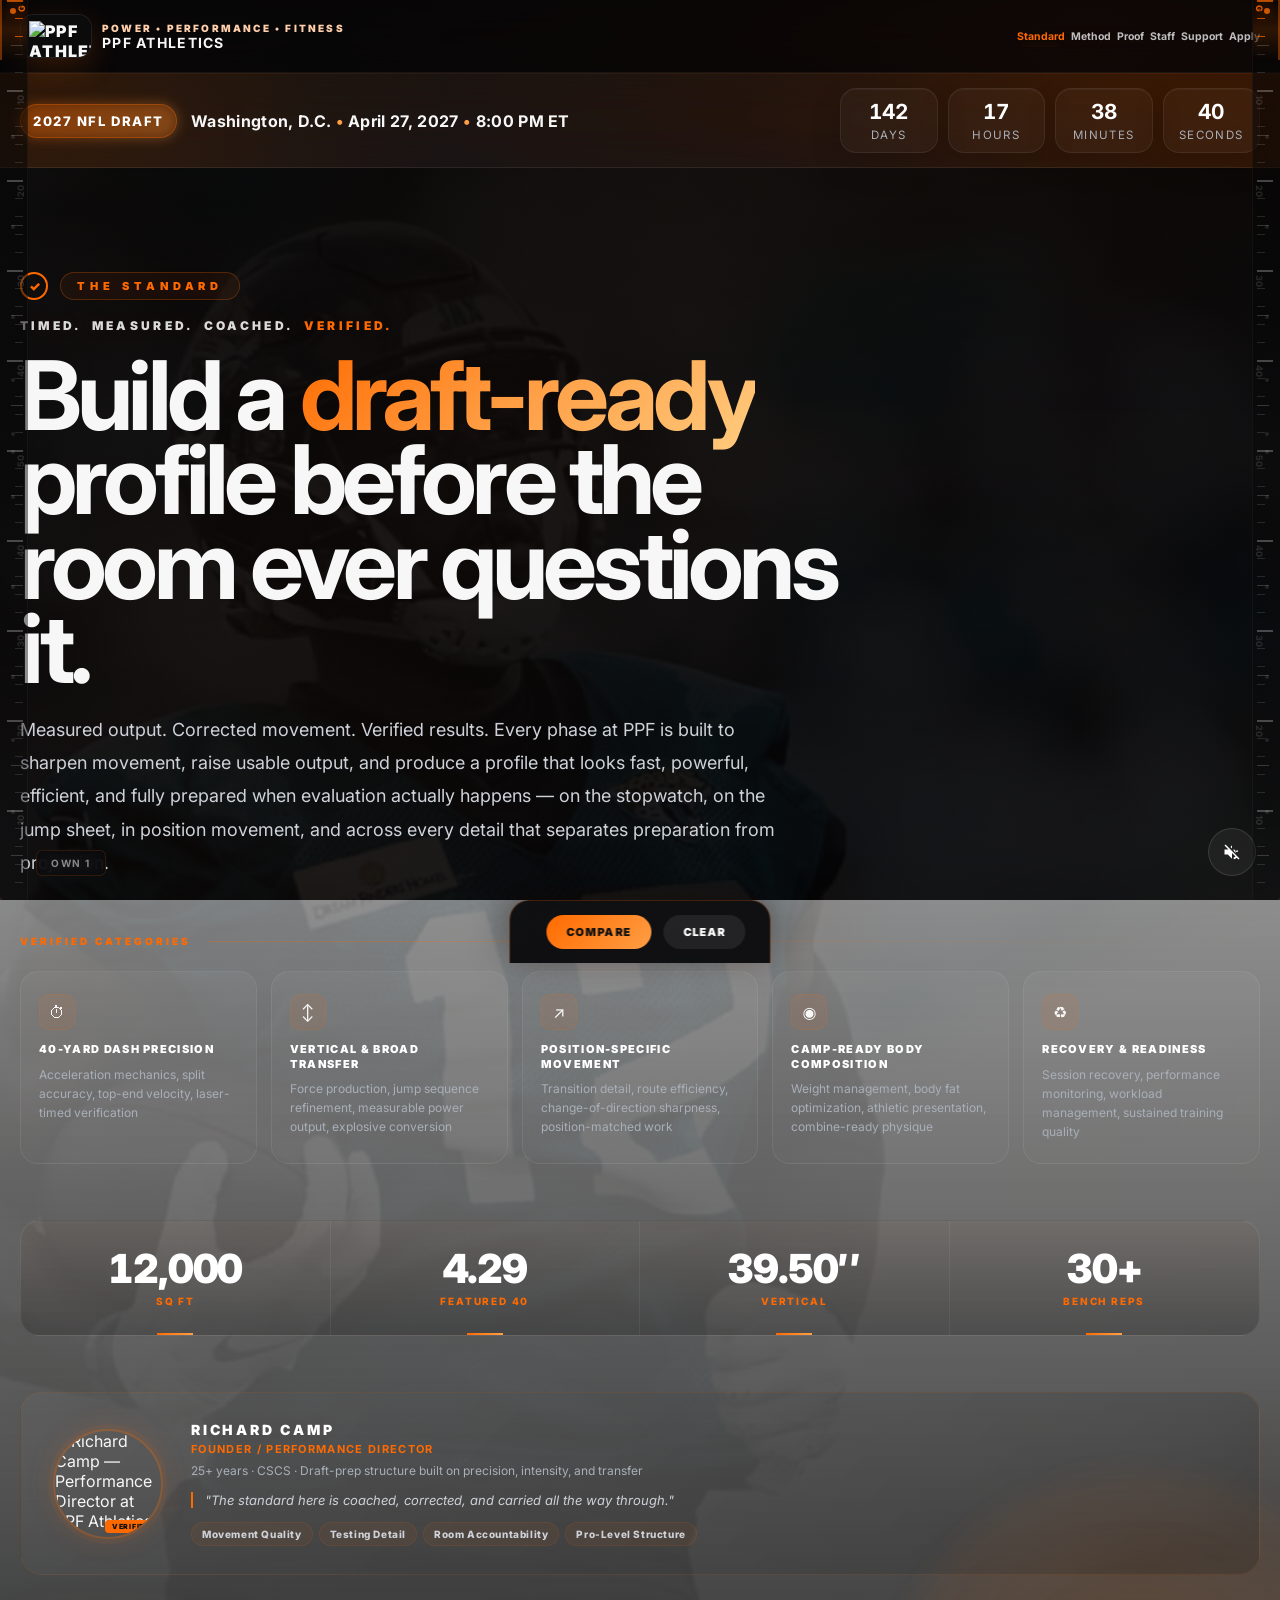
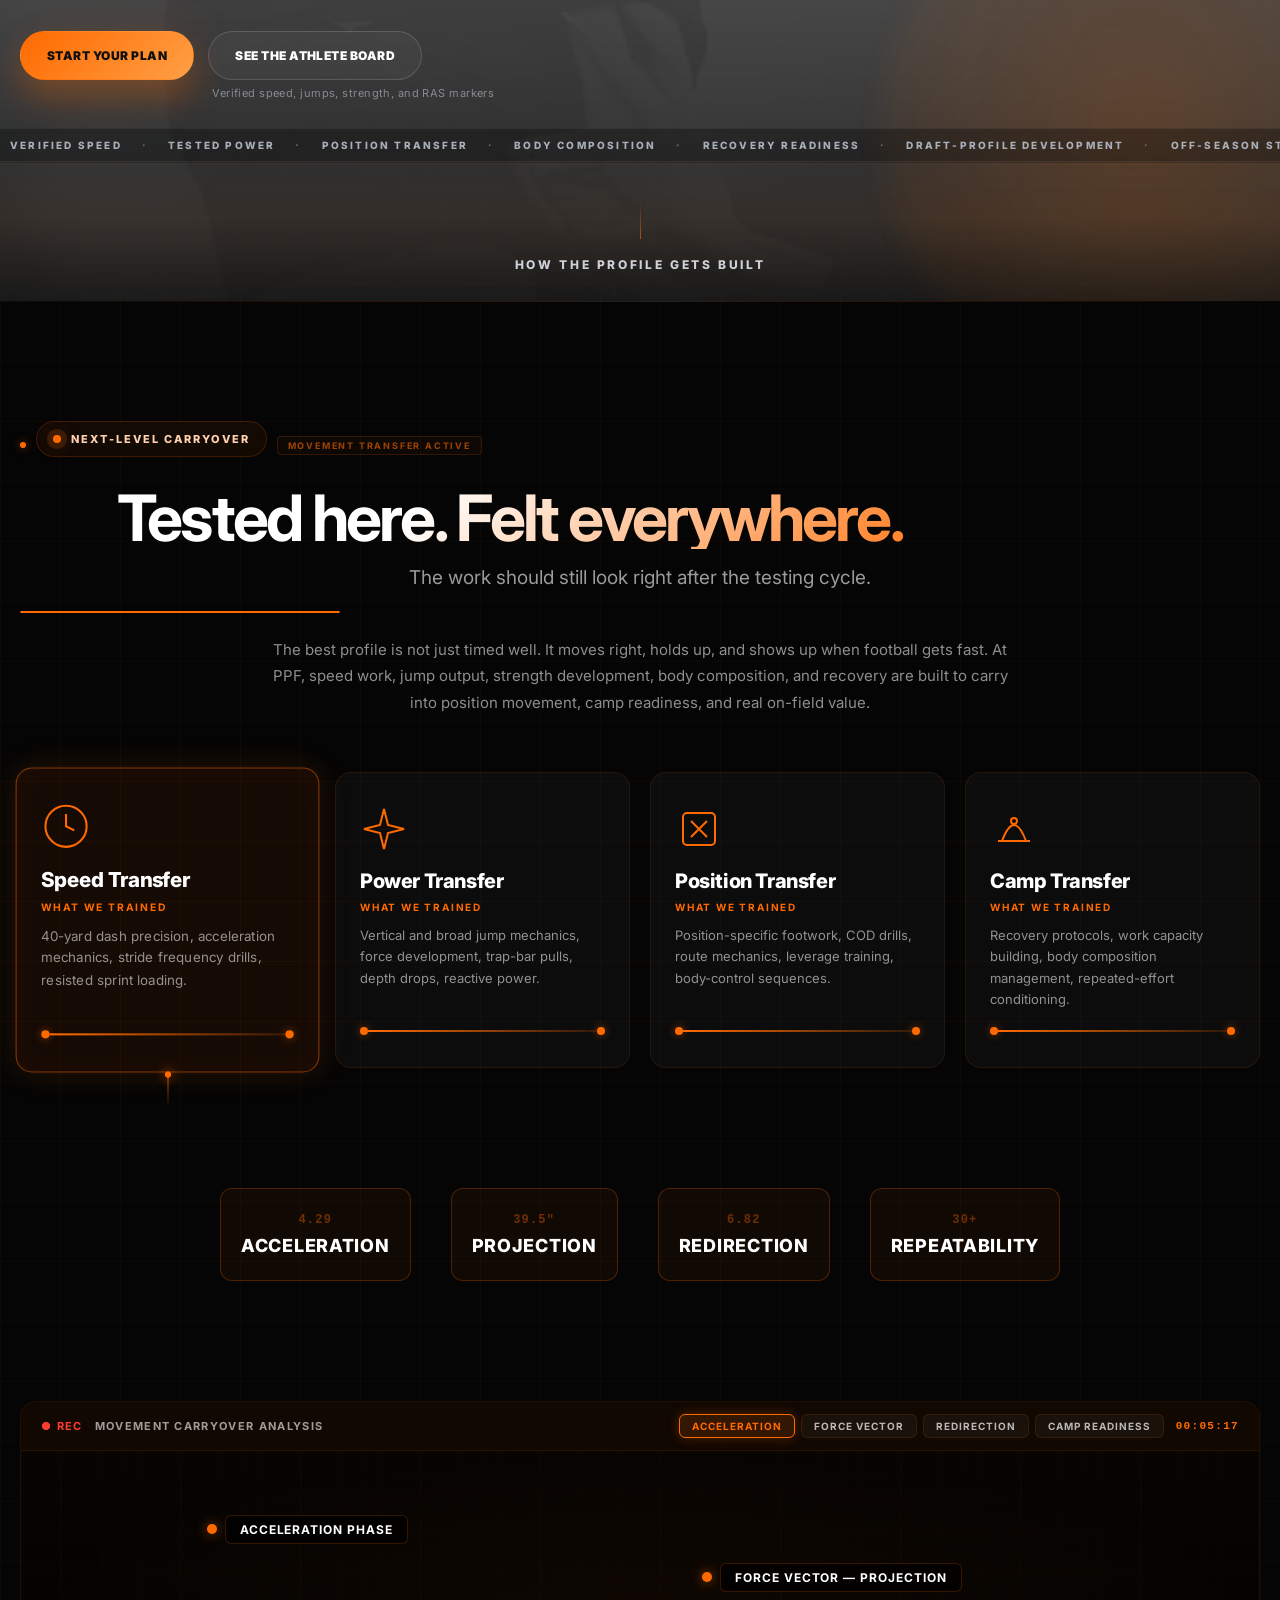
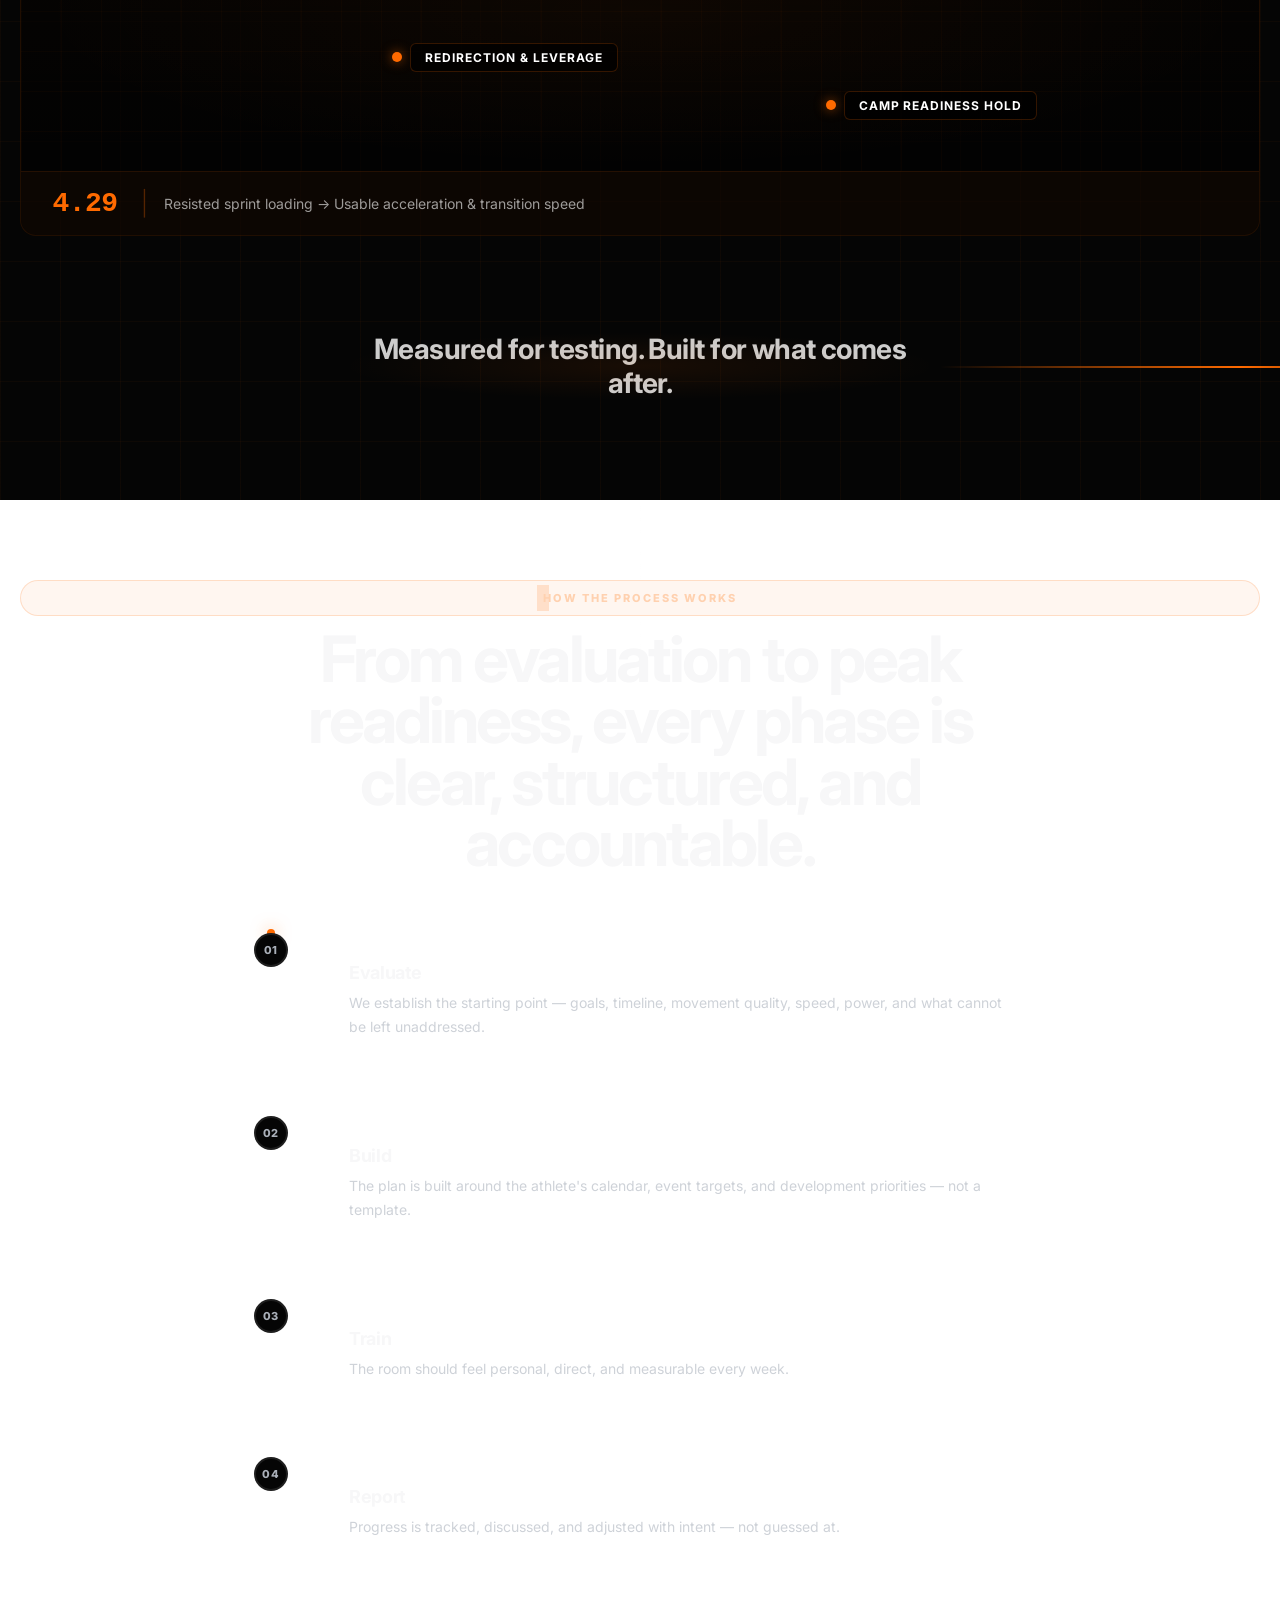
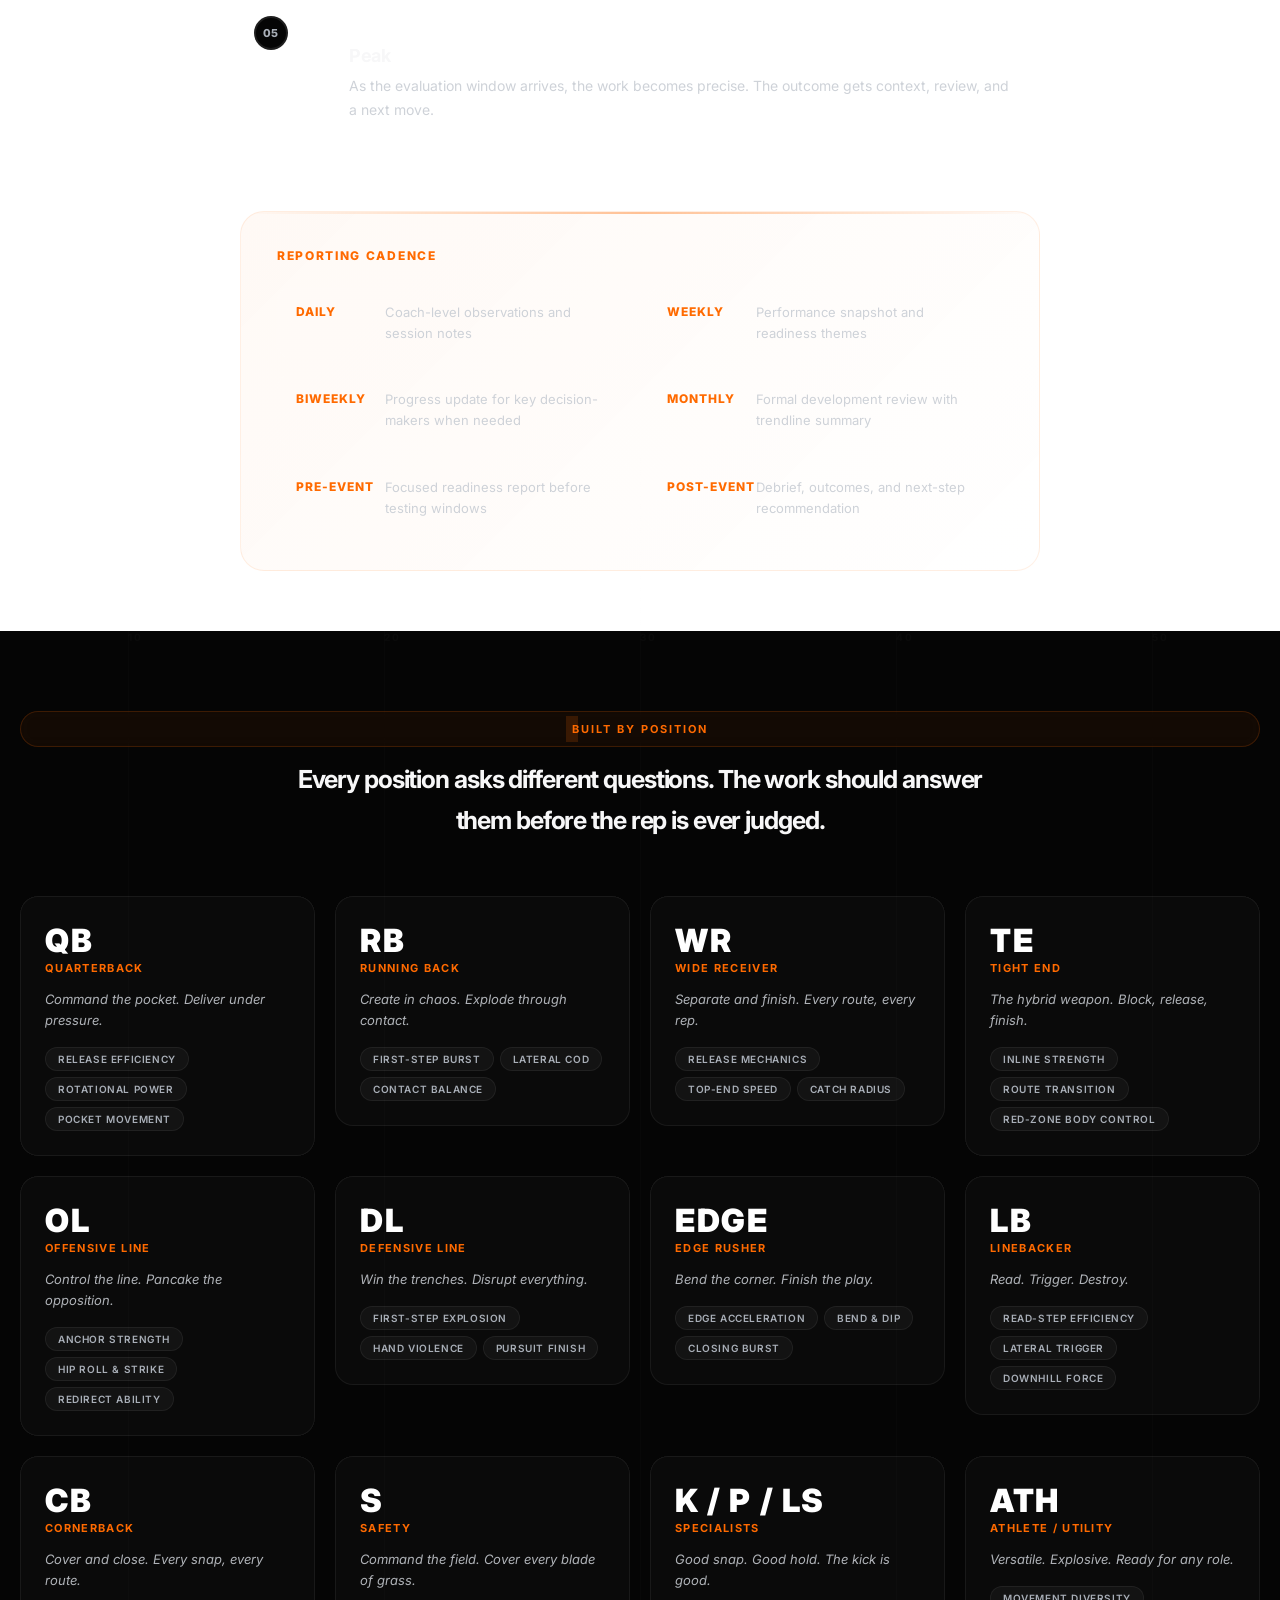
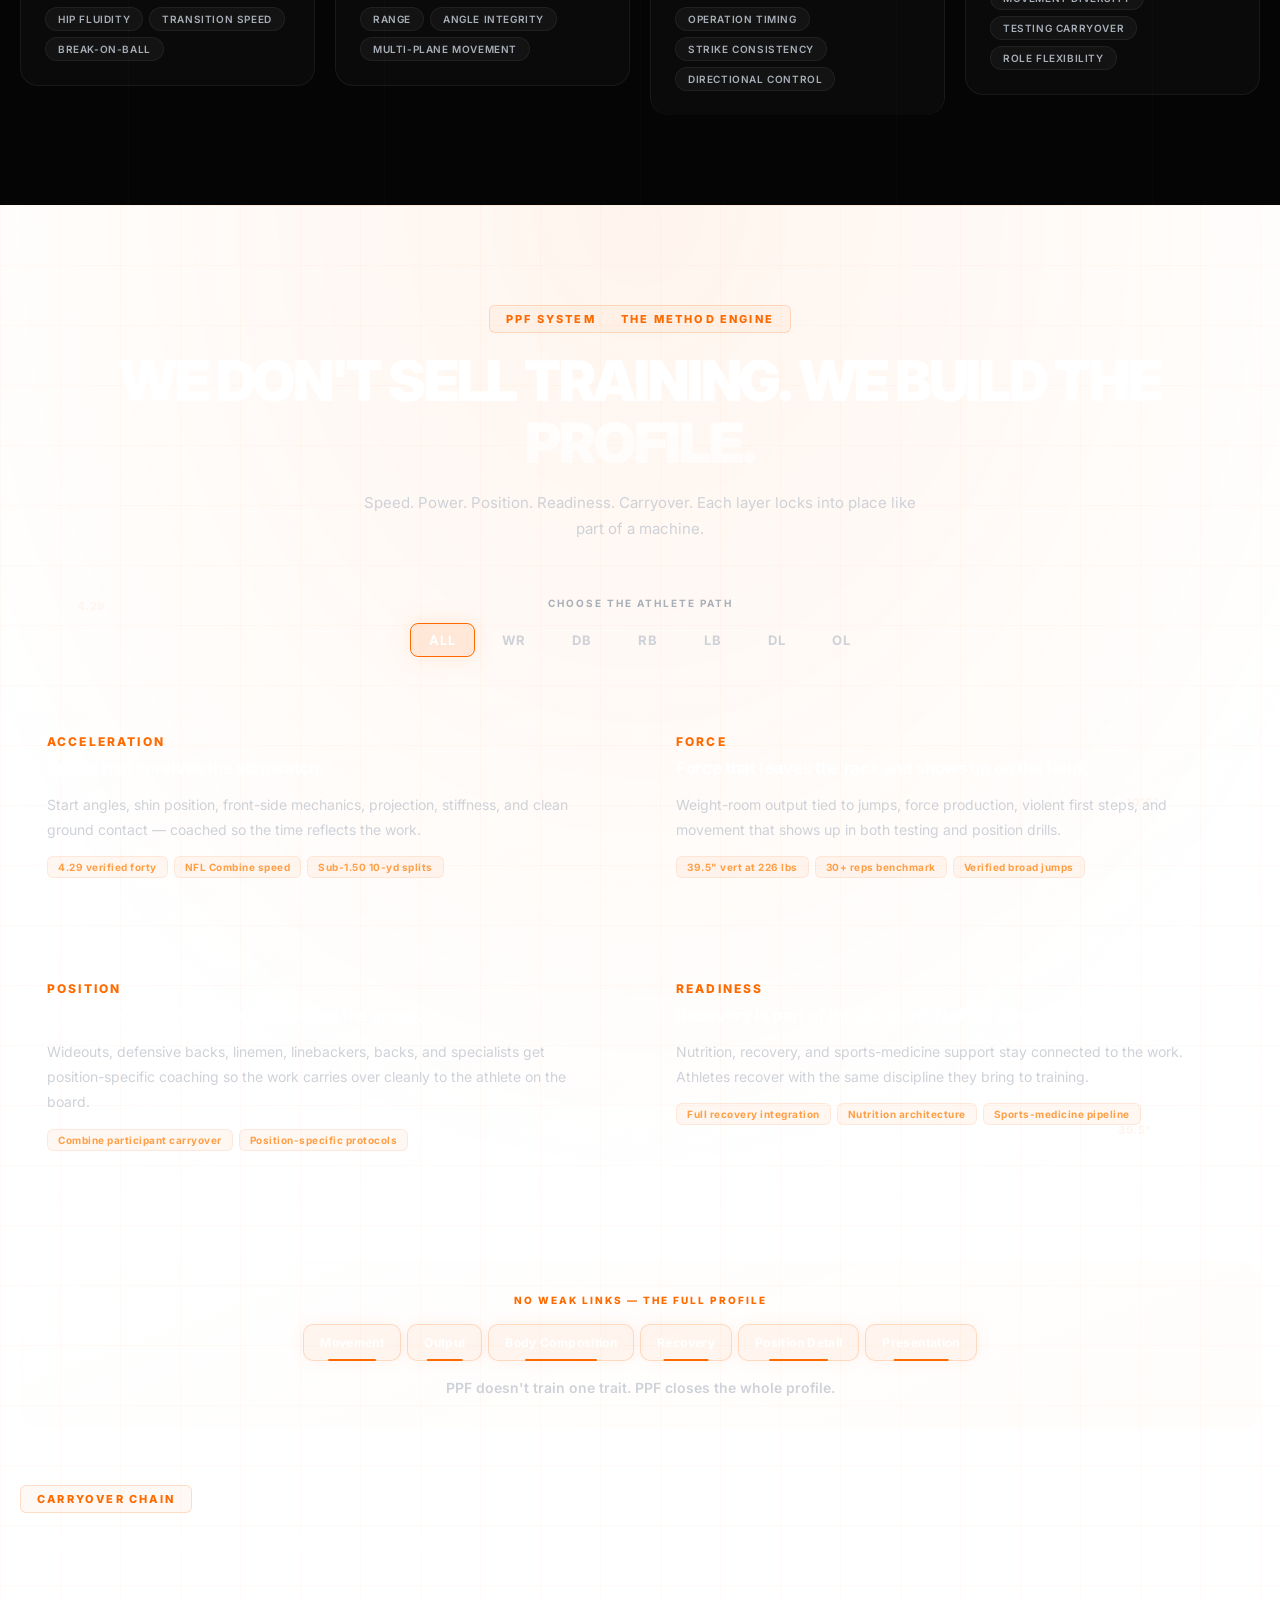
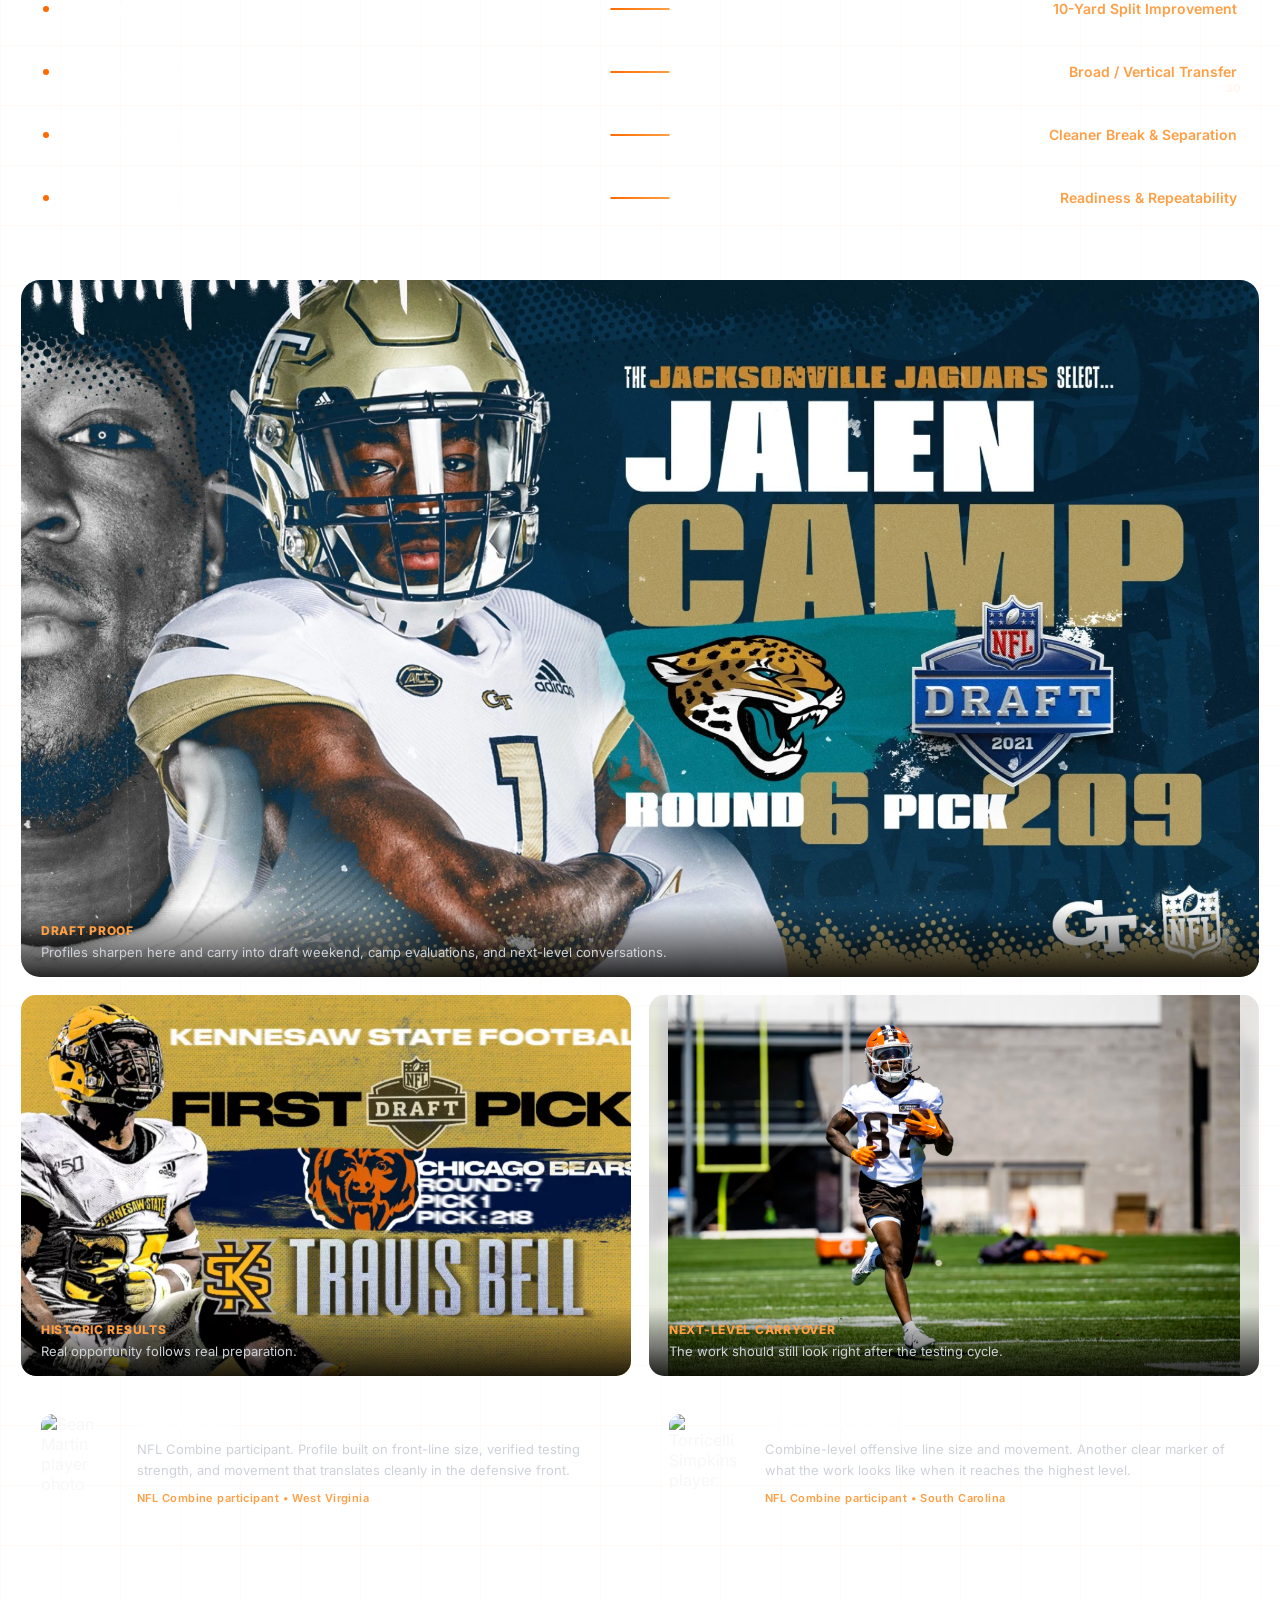
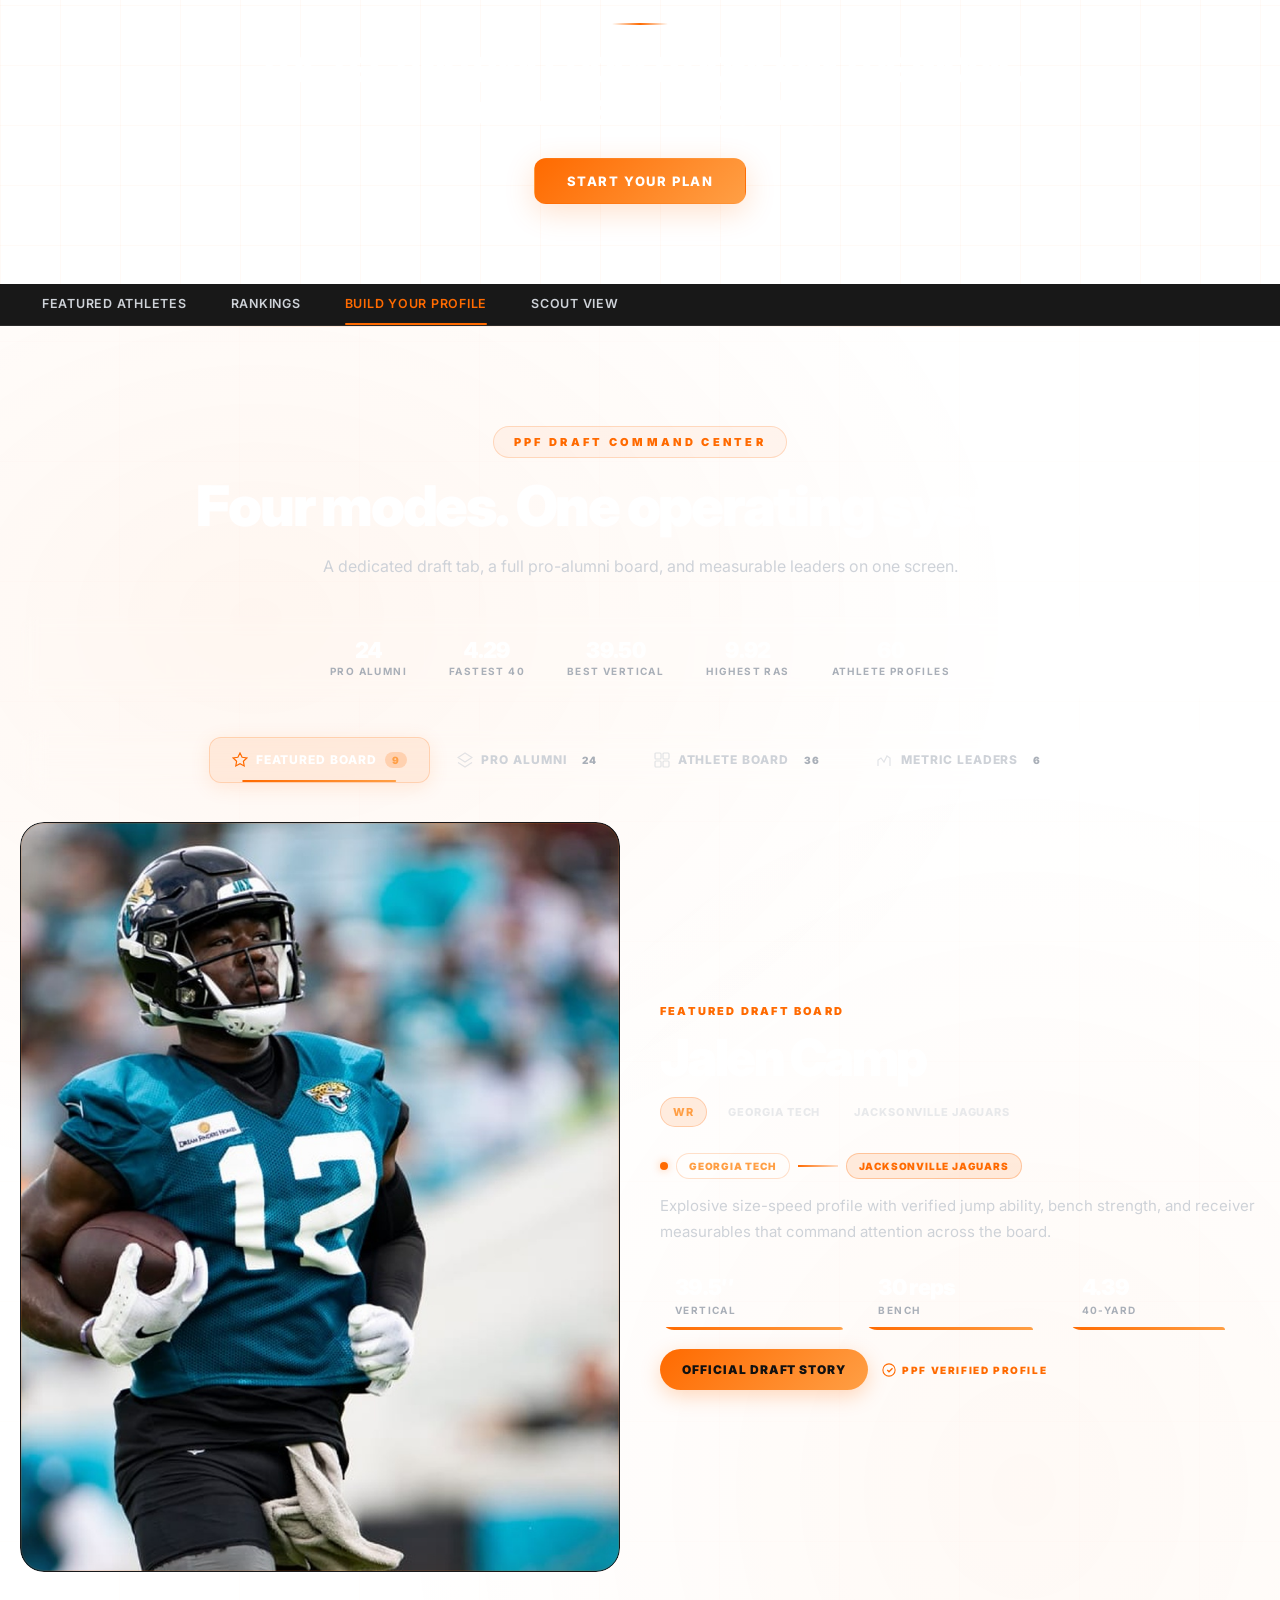
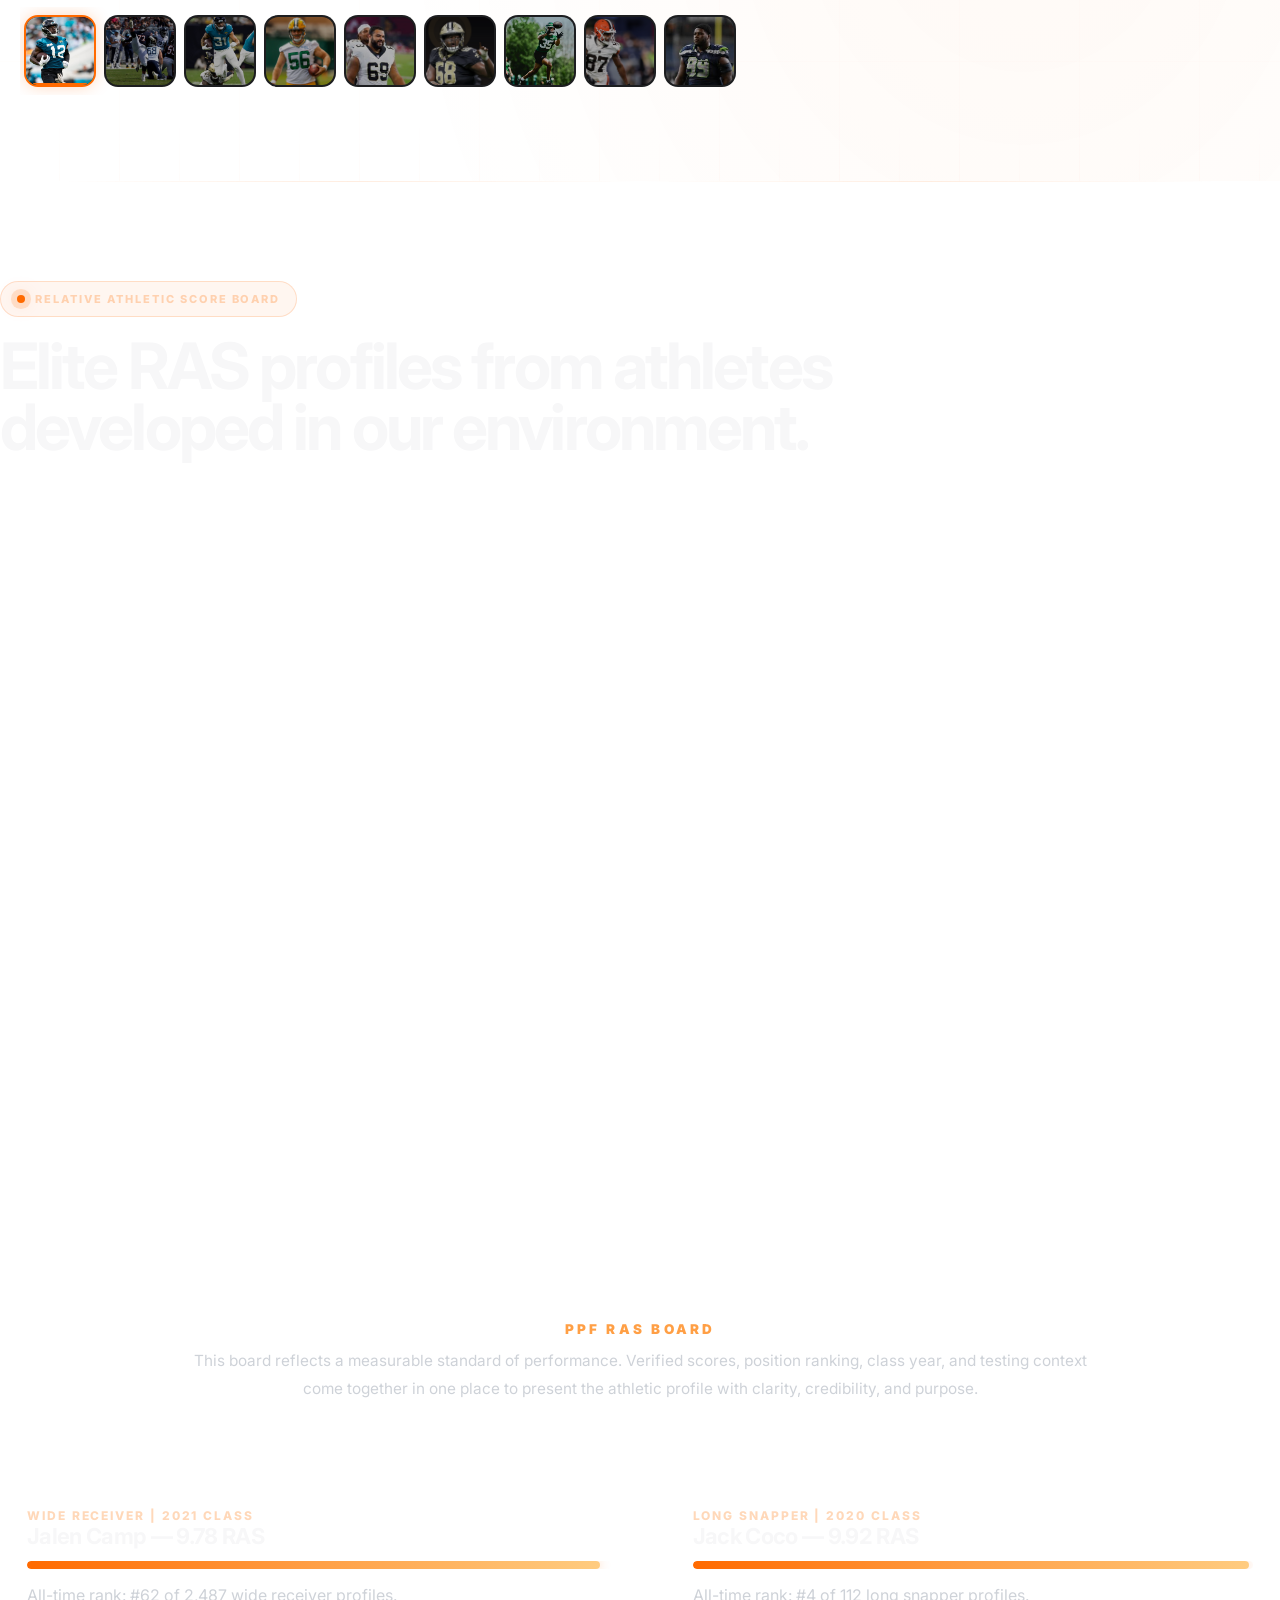
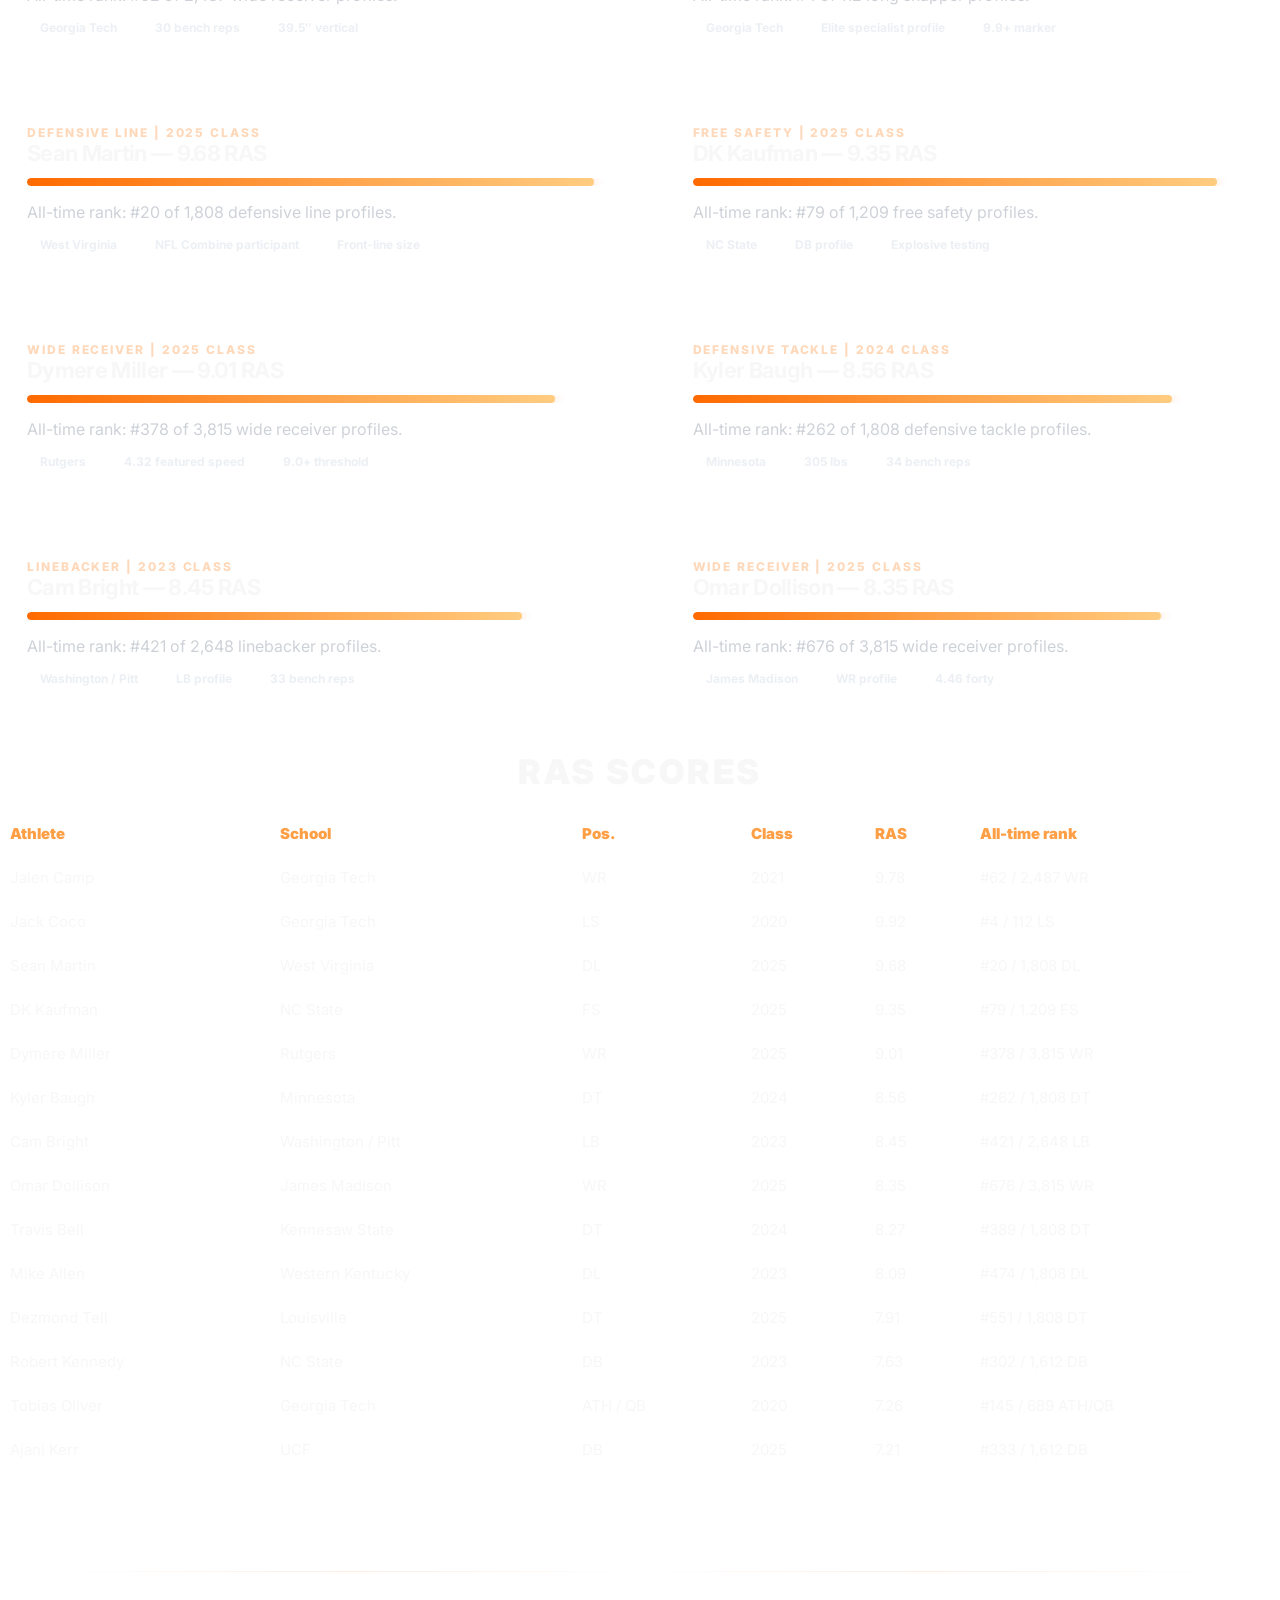
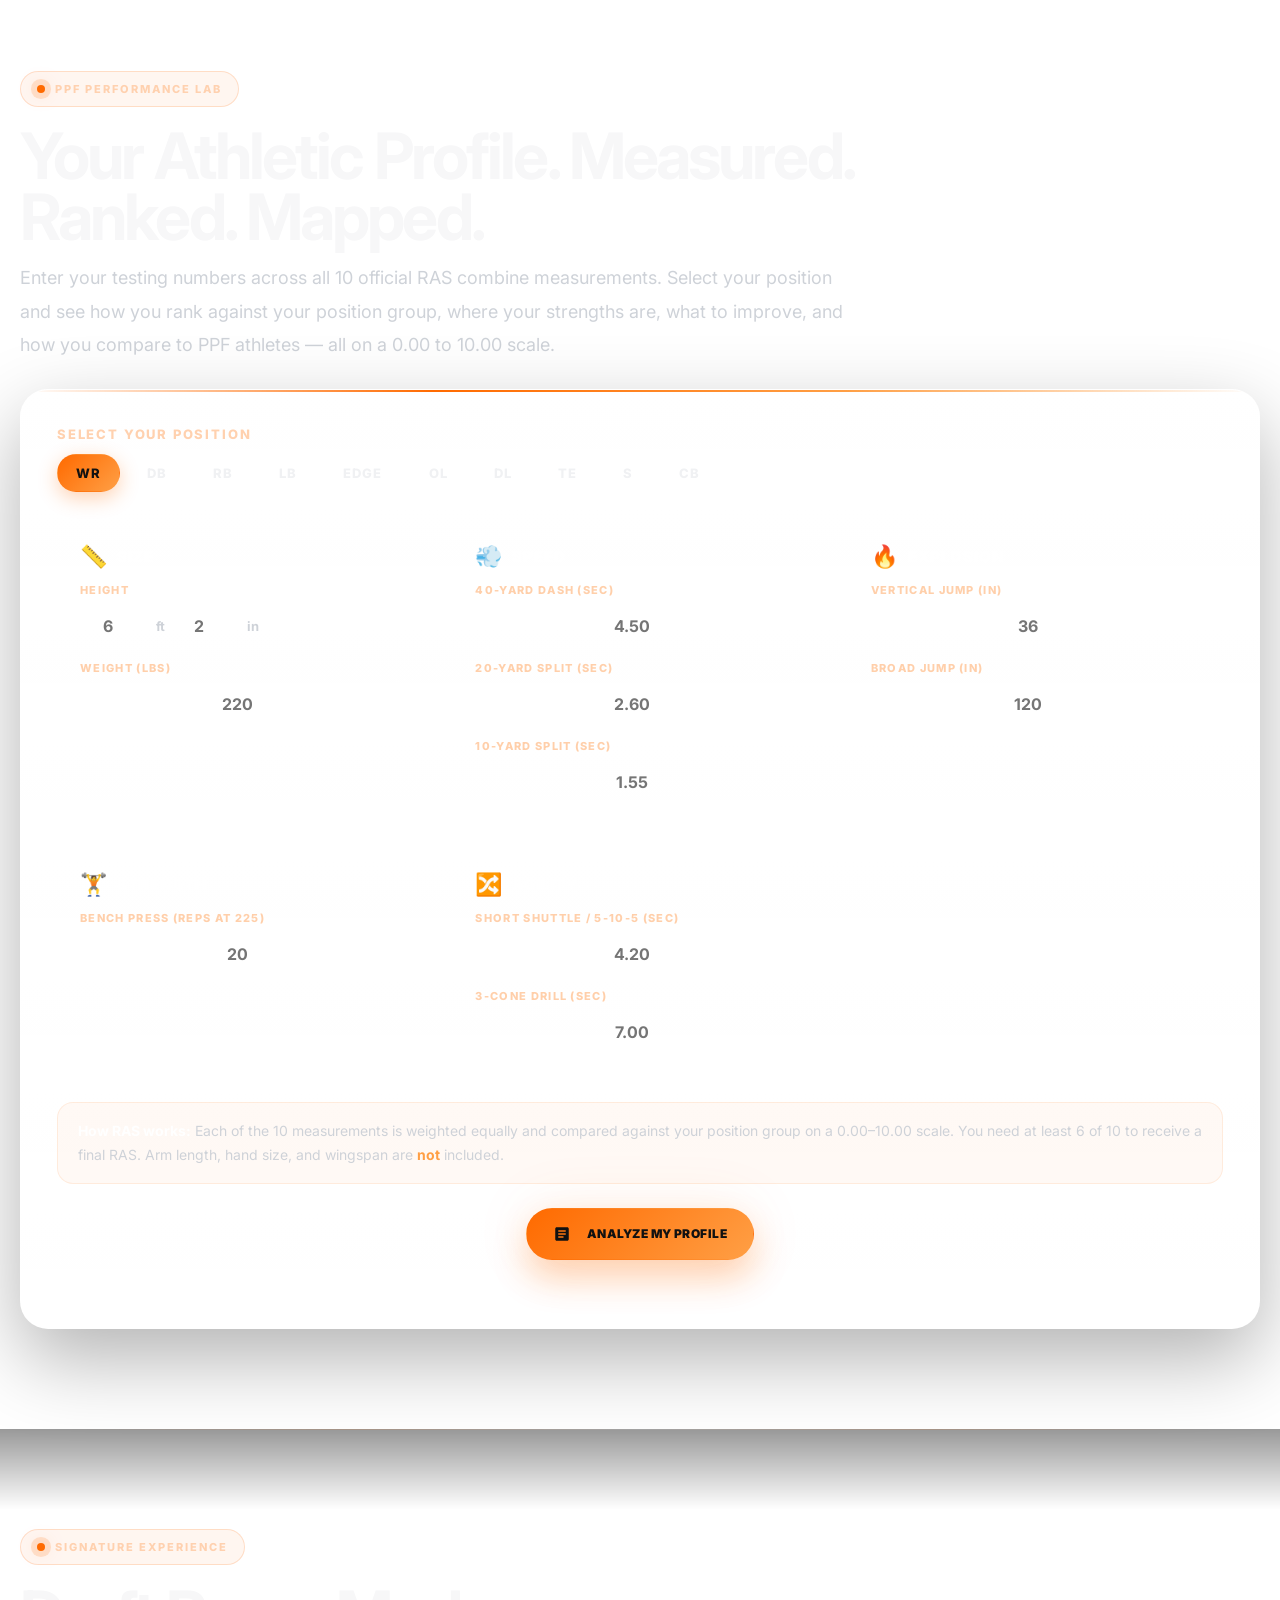
==== commit 4e05e23c: "Remove redundant sections and reorganize site into 6 clean tabs Agent-Logs-Url: https://github.com/J" ====
--- a/index.html
+++ b/index.html
@@ -228,67 +228,7 @@
   </div>
 </div>
 
-<!-- ── LAYER 3 — Four-Perspective Audience Entry ────────── -->
-<div class="ts-perspectives" id="ts-perspectives">
-  <div class="ts-persp-bar">
-    <button class="ts-persp-btn ts-persp-active" data-persp="athlete">ATHLETE</button>
-    <button class="ts-persp-btn" data-persp="agent">AGENT</button>
-    <button class="ts-persp-btn" data-persp="family">FAMILY</button>
-    <button class="ts-persp-btn" data-persp="pro">PRO</button>
-  </div>
-  <div class="ts-persp-panels">
-    <div class="ts-persp-panel ts-persp-visible" data-panel="athlete">
-      <h3 class="ts-persp-title">Your Profile Starts Here</h3>
-      <p class="ts-persp-copy">Speed. Explosiveness. Testing preparation. Position work. Draft profile building. Every session is designed to produce measurable improvement that shows up when evaluation day arrives.</p>
-      <div class="ts-persp-chips">
-        <span class="ts-chip">Sprint Mechanics</span>
-        <span class="ts-chip">Jump Power</span>
-        <span class="ts-chip">Position Drills</span>
-        <span class="ts-chip">Testing Prep</span>
-        <span class="ts-chip">Profile Building</span>
-      </div>
-      <a class="btn primary ts-persp-cta" href="#contact">Start Your Plan</a>
-    </div>
-    <div class="ts-persp-panel" data-panel="agent">
-      <h3 class="ts-persp-title">Verified Performance. Structured Process.</h3>
-      <p class="ts-persp-copy">Verified measurables. Professional structure. Readiness monitoring. Body composition management. A training environment built on credibility, consistency, and clear communication with every stakeholder.</p>
-      <div class="ts-persp-chips">
-        <span class="ts-chip">Verified Measurables</span>
-        <span class="ts-chip">Readiness Reports</span>
-        <span class="ts-chip">Body Composition</span>
-        <span class="ts-chip">Communication</span>
-        <span class="ts-chip">Environment Credibility</span>
-      </div>
-      <a class="btn primary ts-persp-cta" href="#draft-board">Review Performance Standards</a>
-    </div>
-    <div class="ts-persp-panel" data-panel="family">
-      <h3 class="ts-persp-title">Coached. Accountable. Transparent.</h3>
-      <p class="ts-persp-copy">Professional supervision. Measured progress. Clear structure and communication. Athlete development with purpose. Every family deserves to know their athlete is in a room that demands excellence and provides it.</p>
-      <div class="ts-persp-chips">
-        <span class="ts-chip">Coached Environment</span>
-        <span class="ts-chip">Accountability</span>
-        <span class="ts-chip">Progress Tracking</span>
-        <span class="ts-chip">Clear Structure</span>
-        <span class="ts-chip">Communication</span>
-      </div>
-      <a class="btn primary ts-persp-cta" href="#ppf-process">See How The Profile Gets Built</a>
-    </div>
-    <div class="ts-persp-panel" data-panel="pro">
-      <h3 class="ts-persp-title">Your Off-Season Home</h3>
-      <p class="ts-persp-copy">High-standard room. Personal attention. NFL-level preparation. Work that transfers. Movement quality, output, recovery, schedule consistency — everything a professional needs to arrive ready.</p>
-      <div class="ts-persp-chips">
-        <span class="ts-chip">Off-Season Structure</span>
-        <span class="ts-chip">Personal Attention</span>
-        <span class="ts-chip">Movement Quality</span>
-        <span class="ts-chip">Recovery Protocol</span>
-        <span class="ts-chip">Pro-Level Room</span>
-      </div>
-      <a class="btn primary ts-persp-cta" href="#contact">Start Your Plan</a>
-    </div>
-  </div>
-</div>
-
-<!-- ── LAYER 4 — Metrics Wall ──────────────────────────── -->
+<!-- ── LAYER 3 — Metrics Wall ──────────────────────────── -->
 <div class="ts-metrics-wall" id="ts-metrics">
   <div class="ts-metric">
     <strong class="ts-metric-num" data-count="12000">0</strong>
@@ -541,265 +481,7 @@
   </div>
 </section>
 
-<!-- ═══ DECISION LENS — Site-Wide Audience Adaptation ═══════════ -->
-<div class="dl-lens-bar" id="dl-lens-bar" aria-label="View this site through a specific lens">
-  <div class="container dl-lens-wrap">
-    <span class="dl-lens-label">VIEW THIS SITE THROUGH</span>
-    <div class="dl-lens-switches">
-      <button class="dl-lens-btn dl-lens-active" data-lens="agent" type="button">Agent Lens</button>
-      <button class="dl-lens-btn" data-lens="family" type="button">Family Lens</button>
-      <button class="dl-lens-btn" data-lens="player" type="button">Player Lens</button>
-      <button class="dl-lens-btn" data-lens="pro" type="button">Pro Lens</button>
-    </div>
-  </div>
-</div>
-
-<!-- ═══ AUDIENCE RAIL — WHO THIS IS BUILT FOR ═══════════════════ -->
-<section class="section ar-section" id="audience-rail">
-  <div class="container">
-    <span class="eyebrow ar-eyebrow">Who this is built for</span>
-    <div class="ar-tabs" role="tablist" aria-label="Select your audience">
-      <button class="ar-tab ar-tab-active" role="tab" aria-selected="true" data-audience="agent" type="button">
-        <span class="ar-tab-icon">
-          <svg width="20" height="20" viewBox="0 0 24 24" fill="none" stroke="currentColor" stroke-width="1.5"><path d="M9 12h6m-6 4h6m2 5H7a2 2 0 01-2-2V5a2 2 0 012-2h5.586a1 1 0 01.707.293l5.414 5.414a1 1 0 01.293.707V19a2 2 0 01-2 2z"/></svg>
-        </span>
-        For Agents
-      </button>
-      <button class="ar-tab" role="tab" aria-selected="false" data-audience="family" type="button">
-        <span class="ar-tab-icon">
-          <svg width="20" height="20" viewBox="0 0 24 24" fill="none" stroke="currentColor" stroke-width="1.5"><path d="M3 12l2-2m0 0l7-7 7 7M5 10v10a1 1 0 001 1h3m10-11l2 2m-2-2v10a1 1 0 01-1 1h-3m-4 0a1 1 0 01-1-1v-4a1 1 0 011-1h2a1 1 0 011 1v4a1 1 0 01-1 1"/></svg>
-        </span>
-        For Families
-      </button>
-      <button class="ar-tab" role="tab" aria-selected="false" data-audience="player" type="button">
-        <span class="ar-tab-icon">
-          <svg width="20" height="20" viewBox="0 0 24 24" fill="none" stroke="currentColor" stroke-width="1.5"><path d="M13 10V3L4 14h7v7l9-11h-7z"/></svg>
-        </span>
-        For Players
-      </button>
-      <button class="ar-tab" role="tab" aria-selected="false" data-audience="pro" type="button">
-        <span class="ar-tab-icon">
-          <svg width="20" height="20" viewBox="0 0 24 24" fill="none" stroke="currentColor" stroke-width="1.5"><path d="M9 12l2 2 4-4m5.618-4.016A11.955 11.955 0 0112 2.944a11.955 11.955 0 01-8.618 3.04A12.02 12.02 0 003 9c0 5.591 3.824 10.29 9 11.622 5.176-1.332 9-6.03 9-11.622 0-1.042-.133-2.052-.382-3.016z"/></svg>
-        </span>
-        For Alumni &amp; Pros
-      </button>
-    </div>
-
-    <!-- AGENT Panel -->
-    <div class="ar-panel ar-panel-active" id="ar-panel-agent" role="tabpanel" aria-label="For Agents">
-      <div class="ar-panel-grid">
-        <div class="ar-panel-main">
-          <h2 class="ar-headline">Verified data. Clear reporting. Smarter decisions.</h2>
-          <p class="ar-copy">PPF gives agents direct access to verified measurables, structured progress reports, and evaluation-window timing — removing guesswork from the development process and supporting sharper draft decisions.</p>
-          <div class="ar-chips">
-            <span class="ar-chip"><span class="ar-chip-dot"></span>Progress reporting</span>
-            <span class="ar-chip"><span class="ar-chip-dot"></span>Evaluation timing</span>
-            <span class="ar-chip"><span class="ar-chip-dot"></span>Decision support</span>
-            <span class="ar-chip"><span class="ar-chip-dot"></span>Draft-window tracking</span>
-            <span class="ar-chip"><span class="ar-chip-dot"></span>Measurable verification</span>
-          </div>
-          <div class="ar-ctas">
-            <a class="btn primary" href="#ppf-process">View Agent Process</a>
-            <a class="btn secondary" href="#contact">Start Your Plan</a>
-          </div>
-        </div>
-        <div class="ar-panel-proof">
-          <div class="ar-micro-faq">
-            <h4 class="ar-micro-faq-title">Quick answers</h4>
-            <details class="ar-faq-item">
-              <summary>How are progress reports structured?</summary>
-              <p>Reports include metric snapshots, readiness themes, and development trendlines—delivered on a cadence built around evaluation windows.</p>
-            </details>
-            <details class="ar-faq-item">
-              <summary>Can agents receive direct updates?</summary>
-              <p>Yes. Communication is set up around the athlete's decision-making circle from day one.</p>
-            </details>
-            <details class="ar-faq-item">
-              <summary>What testing is used?</summary>
-              <p>All combine-standard measurements: 40, vertical, broad, shuttle, 3-cone, bench press, and position-specific markers.</p>
-            </details>
-          </div>
-          <div class="ar-featured-case">
-            <span class="ar-case-badge">Agent-relevant outcome</span>
-            <p class="ar-case-text">WR — 40 time improved, vertical increased, cleaner start mechanics. Translation: a more projectable profile when the evaluation window opened.</p>
-          </div>
-        </div>
-      </div>
-    </div>
-
-    <!-- FAMILY Panel -->
-    <div class="ar-panel" id="ar-panel-family" role="tabpanel" aria-label="For Families" hidden>
-      <div class="ar-panel-grid">
-        <div class="ar-panel-main">
-          <h2 class="ar-headline">Clear communication. Real logistics. Earned trust.</h2>
-          <p class="ar-copy">Families deserve to know the plan, see the progress, and trust the environment. PPF provides consistent communication, transparent scheduling, and a structure where accountability is built in — not bolted on.</p>
-          <div class="ar-chips">
-            <span class="ar-chip"><span class="ar-chip-dot"></span>Direct communication</span>
-            <span class="ar-chip"><span class="ar-chip-dot"></span>Schedule logistics</span>
-            <span class="ar-chip"><span class="ar-chip-dot"></span>Housing guidance</span>
-            <span class="ar-chip"><span class="ar-chip-dot"></span>Environment trust</span>
-            <span class="ar-chip"><span class="ar-chip-dot"></span>Transparent process</span>
-          </div>
-          <div class="ar-ctas">
-            <a class="btn primary" href="#dm-faq">See Family FAQ</a>
-            <a class="btn secondary" href="#contact">Start Your Plan</a>
-          </div>
-        </div>
-        <div class="ar-panel-proof">
-          <div class="ar-micro-faq">
-            <h4 class="ar-micro-faq-title">Quick answers</h4>
-            <details class="ar-faq-item">
-              <summary>How often will our family hear from PPF?</summary>
-              <p>Communication cadence is established on entry. Families receive weekly snapshots and biweekly check-ins based on the training block.</p>
-            </details>
-            <details class="ar-faq-item">
-              <summary>Is housing or travel guidance provided?</summary>
-              <p>Yes. For out-of-town athletes, PPF helps coordinate arrival planning, nearby housing recommendations, and scheduling around travel.</p>
-            </details>
-            <details class="ar-faq-item">
-              <summary>How is the schedule structured?</summary>
-              <p>Training schedules are built around the athlete's calendar, school commitments, and evaluation windows—never a rigid one-size template.</p>
-            </details>
-          </div>
-          <div class="ar-featured-case">
-            <span class="ar-case-badge">Family-relevant outcome</span>
-            <p class="ar-case-text">Parent of RB prep athlete: "We always knew where things stood. The communication was consistent, the plan was clear, and the environment felt right."</p>
-          </div>
-        </div>
-      </div>
-    </div>
-
-    <!-- PLAYER Panel -->
-    <div class="ar-panel" id="ar-panel-player" role="tabpanel" aria-label="For Players" hidden>
-      <div class="ar-panel-grid">
-        <div class="ar-panel-main">
-          <h2 class="ar-headline">Train for the profile that gets respected.</h2>
-          <p class="ar-copy">Every phase targets the numbers that matter — speed, explosiveness, position-specific movement, and testing transfer. The goal is a measurably better profile when evaluation day arrives.</p>
-          <div class="ar-chips">
-            <span class="ar-chip"><span class="ar-chip-dot"></span>Speed development</span>
-            <span class="ar-chip"><span class="ar-chip-dot"></span>Jump transfer</span>
-            <span class="ar-chip"><span class="ar-chip-dot"></span>Position work</span>
-            <span class="ar-chip"><span class="ar-chip-dot"></span>Testing execution</span>
-            <span class="ar-chip"><span class="ar-chip-dot"></span>Movement transfer</span>
-          </div>
-          <div class="ar-ctas">
-            <a class="btn primary" href="#ppf-process">See How the Process Works</a>
-            <a class="btn secondary" href="#contact">Start Your Plan</a>
-          </div>
-        </div>
-        <div class="ar-panel-proof">
-          <div class="ar-micro-faq">
-            <h4 class="ar-micro-faq-title">Quick answers</h4>
-            <details class="ar-faq-item">
-              <summary>What does training actually look like?</summary>
-              <p>Speed work, force development, movement quality, position-specific carryover, and recovery—structured across every training week.</p>
-            </details>
-            <details class="ar-faq-item">
-              <summary>How soon should I start?</summary>
-              <p>The earlier the better. Longer blocks allow deeper development. Short-term prep is available, but results scale with time invested.</p>
-            </details>
-            <details class="ar-faq-item">
-              <summary>Will this help my testing numbers?</summary>
-              <p>Every phase is built with testing transfer in mind. Movement quality, start mechanics, and jump sequencing are all coached directly.</p>
-            </details>
-          </div>
-          <div class="ar-featured-case">
-            <span class="ar-case-badge">Player-relevant outcome</span>
-            <p class="ar-case-text">DB — Faster 40, better COD mechanics, improved vertical. Translation: a stronger testing impression and a cleaner movement profile.</p>
-          </div>
-        </div>
-      </div>
-    </div>
-
-    <!-- PRO Panel -->
-    <div class="ar-panel" id="ar-panel-pro" role="tabpanel" aria-label="For Alumni and Pros" hidden>
-      <div class="ar-panel-grid">
-        <div class="ar-panel-main">
-          <h2 class="ar-headline">A room that still respects your level.</h2>
-          <p class="ar-copy">PPF delivers individualized off-season programming, structured re-entry prep, and a professional-standard environment — built for athletes who need a plan, not just a gym.</p>
-          <div class="ar-chips">
-            <span class="ar-chip"><span class="ar-chip-dot"></span>Off-season structure</span>
-            <span class="ar-chip"><span class="ar-chip-dot"></span>Individual programming</span>
-            <span class="ar-chip"><span class="ar-chip-dot"></span>Re-entry prep</span>
-            <span class="ar-chip"><span class="ar-chip-dot"></span>Pro-level standard</span>
-            <span class="ar-chip"><span class="ar-chip-dot"></span>Schedule flexibility</span>
-          </div>
-          <div class="ar-ctas">
-            <a class="btn primary" href="#ppf-process">See Pro Workflow</a>
-            <a class="btn secondary" href="#contact">Start Your Plan</a>
-          </div>
-        </div>
-        <div class="ar-panel-proof">
-          <div class="ar-micro-faq">
-            <h4 class="ar-micro-faq-title">Quick answers</h4>
-            <details class="ar-faq-item">
-              <summary>Is the environment suited for pros?</summary>
-              <p>The room is built for serious athletes. The equipment, pacing, and coaching are structured to match professional standards.</p>
-            </details>
-            <details class="ar-faq-item">
-              <summary>Can programming be fully individualized?</summary>
-              <p>Yes. Pro athletes receive individual planning based on their timeline, position demands, and development priorities.</p>
-            </details>
-            <details class="ar-faq-item">
-              <summary>Is off-season support available?</summary>
-              <p>PPF supports full off-season blocks including speed maintenance, movement refinement, body composition work, and recovery protocols.</p>
-            </details>
-          </div>
-          <div class="ar-featured-case">
-            <span class="ar-case-badge">Pro-relevant outcome</span>
-            <p class="ar-case-text">Alumni WR — returned for off-season re-prep. Maintained speed profile, refined route mechanics, and returned to camp with sharper movement quality.</p>
-          </div>
-        </div>
-      </div>
-    </div>
-  </div>
-
-  <!-- Adaptive Stat Strip -->
-  <div class="ar-stat-strip" id="ar-stat-strip">
-    <div class="container">
-      <div class="ar-stats">
-        <div class="ar-stat" data-agent="true" data-family="true" data-player="true" data-pro="true">
-          <strong>25+</strong><span>Years of Development</span>
-        </div>
-        <div class="ar-stat" data-agent="true" data-player="true">
-          <strong>4.29</strong><span>Featured 40-Yard Dash</span>
-        </div>
-        <div class="ar-stat" data-agent="true" data-player="true" data-pro="true">
-          <strong>39.5″</strong><span>Verified Vertical</span>
-        </div>
-        <div class="ar-stat" data-family="true">
-          <strong>Weekly</strong><span>Progress Updates</span>
-        </div>
-        <div class="ar-stat" data-family="true" data-agent="true">
-          <strong>Clear</strong><span>Communication Cadence</span>
-        </div>
-        <div class="ar-stat" data-pro="true">
-          <strong>Pro</strong><span>Standard Environment</span>
-        </div>
-      </div>
-    </div>
-  </div>
-</section>
-
-<!-- ═══ AUTHORITY STRIP ═══════════════════════════════════════ -->
-<div class="auth-strip" aria-label="Authority indicators">
-  <div class="container">
-    <div class="auth-items">
-      <span class="auth-item"><span class="auth-pulse"></span>Structured process</span>
-      <span class="auth-item"><span class="auth-pulse"></span>Measured development</span>
-      <span class="auth-item"><span class="auth-pulse"></span>Reporting cadence</span>
-      <span class="auth-item"><span class="auth-pulse"></span>Position-specific work</span>
-      <span class="auth-item"><span class="auth-pulse"></span>Evaluation-focused preparation</span>
-      <span class="auth-item"><span class="auth-pulse"></span>Pro-standard environment</span>
-    </div>
-    <div class="auth-micro-bar">
-      <span class="auth-micro">Communication cadence</span>
-      <span class="auth-micro">Support clarity</span>
-      <span class="auth-micro">Logistics readiness</span>
-      <span class="auth-micro">Measurable accountability</span>
-    </div>
-  </div>
-</div>
+
 
 <!-- ═══ HOW THE PROCESS WORKS — 5-Step Premium Timeline ═══════ -->
 <section class="section pt-section" id="ppf-process">
@@ -1406,142 +1088,6 @@
   </div>
 </section>
 
-<!-- ═══ DECISION-MAKER FAQ ═══════════════════════════════════ -->
-<section class="section fq-section" id="dm-faq">
-  <div class="container">
-    <span class="eyebrow fq-eyebrow">Decision-maker FAQ</span>
-    <h2 class="section-title reveal">The questions that matter before a commitment is made.</h2>
-
-    <!-- Role Filter -->
-    <div class="fq-role-filter" id="fq-role-filter">
-      <span class="fq-filter-label">Choose your role</span>
-      <div class="fq-filter-btns">
-        <button class="fq-filter-btn fq-filter-active" data-role="all" type="button">All</button>
-        <button class="fq-filter-btn" data-role="agent" type="button">Agent</button>
-        <button class="fq-filter-btn" data-role="family" type="button">Family</button>
-        <button class="fq-filter-btn" data-role="player" type="button">Player</button>
-        <button class="fq-filter-btn" data-role="pro" type="button">Pro</button>
-      </div>
-    </div>
-
-    <div class="fq-categories">
-      <!-- COST -->
-      <div class="fq-category" data-cat="cost">
-        <h3 class="fq-cat-title">Cost</h3>
-        <div class="fq-items">
-          <details class="fq-item" data-roles="agent,family,player,pro" data-priority-agent="1" data-priority-family="2" data-priority-player="3" data-priority-pro="4">
-            <summary><span class="fq-q">How is pricing structured?</span><span class="fq-tag">Process</span></summary>
-            <p>Pricing is based on the scope of the training block, the timeline to key events, and the level of individualization required. Shorter prep windows and longer development blocks are structured differently to reflect the work involved.</p>
-          </details>
-          <details class="fq-item" data-roles="agent,family,player" data-priority-agent="2" data-priority-family="1" data-priority-player="1">
-            <summary><span class="fq-q">Is there a difference between short-term prep and longer training blocks?</span><span class="fq-tag">Process</span></summary>
-            <p>Yes. Short-term prep is focused on sharpening and refinement closer to evaluation windows. Longer blocks allow for deeper development across speed, power, movement, and body composition. Both are structured with clear objectives.</p>
-          </details>
-          <details class="fq-item" data-roles="agent,family" data-priority-agent="3" data-priority-family="3">
-            <summary><span class="fq-q">What determines overall program cost?</span><span class="fq-tag">Logistics</span></summary>
-            <p>Duration, training frequency, level of individualization, access to recovery systems, and whether the plan includes evaluation-window-specific preparation. Every program is scoped based on the athlete's actual needs.</p>
-          </details>
-          <details class="fq-item" data-roles="family,player,pro" data-priority-family="4" data-priority-player="2" data-priority-pro="1">
-            <summary><span class="fq-q">Are there options based on timeline and needs?</span><span class="fq-tag">Support</span></summary>
-            <p>Yes. Programming can be tailored to fit timelines ranging from a focused 4-week prep to a full multi-month development cycle. The right structure depends on the athlete's current state, goals, and evaluation calendar.</p>
-          </details>
-        </div>
-      </div>
-
-      <!-- SCHEDULE -->
-      <div class="fq-category" data-cat="schedule">
-        <h3 class="fq-cat-title">Schedule</h3>
-        <div class="fq-items">
-          <details class="fq-item" data-roles="player,family,agent" data-priority-player="1" data-priority-family="1" data-priority-agent="3">
-            <summary><span class="fq-q">How often do athletes train?</span><span class="fq-tag">Performance</span></summary>
-            <p>Training frequency depends on the phase and the athlete's program. Most athletes work 4–6 sessions per week, balancing speed work, strength, position drills, and recovery.</p>
-          </details>
-          <details class="fq-item" data-roles="family,player" data-priority-family="2" data-priority-player="2">
-            <summary><span class="fq-q">How is scheduling handled around school, team responsibilities, work, or travel?</span><span class="fq-tag">Logistics</span></summary>
-            <p>Scheduling is built around the athlete's existing commitments. PPF works with school calendars, team schedules, travel windows, and family obligations to create a realistic, sustainable structure.</p>
-          </details>
-          <details class="fq-item" data-roles="player,family,agent" data-priority-player="3" data-priority-family="3" data-priority-agent="2">
-            <summary><span class="fq-q">What does a typical training week look like?</span><span class="fq-tag">Performance</span></summary>
-            <p>A typical week includes speed and power sessions, movement quality work, position-specific training, and structured recovery. The exact split depends on the phase and the athlete's development priorities.</p>
-          </details>
-          <details class="fq-item" data-roles="agent,family,player" data-priority-agent="1" data-priority-family="4" data-priority-player="4">
-            <summary><span class="fq-q">How early should someone start before a key evaluation window?</span><span class="fq-tag">Process</span></summary>
-            <p>The more time available, the deeper the development. Ideally, athletes begin 8–12 weeks before a key event, though meaningful progress can still be made in shorter blocks with the right focus.</p>
-          </details>
-        </div>
-      </div>
-
-      <!-- LOGISTICS -->
-      <div class="fq-category" data-cat="logistics">
-        <h3 class="fq-cat-title">Logistics</h3>
-        <div class="fq-items">
-          <details class="fq-item" data-roles="family,agent" data-priority-family="1" data-priority-agent="2">
-            <summary><span class="fq-q">What if the athlete is coming from out of town?</span><span class="fq-tag">Logistics</span></summary>
-            <p>PPF regularly works with athletes traveling in for training. We help coordinate arrival logistics, recommend nearby housing options, and build schedules that account for travel timelines.</p>
-          </details>
-          <details class="fq-item" data-roles="family,agent" data-priority-family="2" data-priority-agent="1">
-            <summary><span class="fq-q">Is there guidance on housing, transportation, or arrival planning?</span><span class="fq-tag">Logistics</span></summary>
-            <p>Yes. We provide guidance on area housing, transportation options, and recommend establishing a plan before the first week of training begins. PPF ensures athletes are set up to focus on the work.</p>
-          </details>
-          <details class="fq-item" data-roles="agent,pro" data-priority-agent="3" data-priority-pro="2">
-            <summary><span class="fq-q">How are travel-heavy athletes handled?</span><span class="fq-tag">Logistics</span></summary>
-            <p>Athletes with irregular travel schedules receive programming that adapts to their availability. Sessions are designed to maximize impact during in-person blocks, with guidance for off-site maintenance.</p>
-          </details>
-          <details class="fq-item" data-roles="family,player" data-priority-family="3" data-priority-player="1">
-            <summary><span class="fq-q">What should be in place before the first week starts?</span><span class="fq-tag">Process</span></summary>
-            <p>A fit conversation, baseline understanding of the athlete's goals and history, communication preferences, and scheduling logistics. The first week should feel structured and purposeful from the start.</p>
-          </details>
-        </div>
-      </div>
-
-      <!-- COMMUNICATION -->
-      <div class="fq-category" data-cat="communication">
-        <h3 class="fq-cat-title">Communication</h3>
-        <div class="fq-items">
-          <details class="fq-item" data-roles="agent,family" data-priority-agent="1" data-priority-family="1">
-            <summary><span class="fq-q">Who receives updates?</span><span class="fq-tag">Communication</span></summary>
-            <p>Updates go to whoever is in the athlete's decision-making circle—agent, family, or both. The communication structure is established during the entry conversation and honored throughout.</p>
-          </details>
-          <details class="fq-item" data-roles="agent,family" data-priority-agent="2" data-priority-family="2">
-            <summary><span class="fq-q">How often are updates shared?</span><span class="fq-tag">Communication</span></summary>
-            <p>Weekly snapshots are standard. Biweekly or monthly formal updates are provided depending on the training block length. Pre-event and post-event communications are always included.</p>
-          </details>
-          <details class="fq-item" data-roles="agent,family" data-priority-agent="3" data-priority-family="3">
-            <summary><span class="fq-q">What can agents and families expect to hear?</span><span class="fq-tag">Communication</span></summary>
-            <p>Metric progress, readiness themes, development trendlines, attendance consistency, and event-readiness assessments. Communication is direct, structured, and built around real observations.</p>
-          </details>
-          <details class="fq-item" data-roles="family,player,agent" data-priority-family="4" data-priority-player="3" data-priority-agent="4">
-            <summary><span class="fq-q">How are changes or concerns communicated?</span><span class="fq-tag">Support</span></summary>
-            <p>Concerns are addressed directly and promptly. If adjustments need to be made to the plan, training, or communication, they are discussed transparently with the appropriate parties.</p>
-          </details>
-        </div>
-      </div>
-
-      <!-- SUPPORT -->
-      <div class="fq-category" data-cat="support">
-        <h3 class="fq-cat-title">Support</h3>
-        <div class="fq-items">
-          <details class="fq-item" data-roles="family,player,pro" data-priority-family="1" data-priority-player="1" data-priority-pro="1">
-            <summary><span class="fq-q">How individualized is the process?</span><span class="fq-tag">Performance</span></summary>
-            <p>Every athlete's program is built around their specific goals, position, timeline, and development needs. There is no single template. Individualization is foundational to how PPF operates.</p>
-          </details>
-          <details class="fq-item" data-roles="player,family,pro" data-priority-player="2" data-priority-family="2" data-priority-pro="2">
-            <summary><span class="fq-q">How are recovery, body composition, and readiness handled?</span><span class="fq-tag">Performance</span></summary>
-            <p>Recovery is integrated into every training block. Body composition is addressed when relevant to the athlete's evaluation profile. Readiness is monitored continuously and reported on throughout the process.</p>
-          </details>
-          <details class="fq-item" data-roles="family,player" data-priority-family="3" data-priority-player="3">
-            <summary><span class="fq-q">How do you help athletes who need confidence and structure, not just hard training?</span><span class="fq-tag">Support</span></summary>
-            <p>The environment is demanding but clear. Athletes know the plan, see the progress, and feel the structure. Confidence comes from measured work and consistent communication—not just intensity.</p>
-          </details>
-          <details class="fq-item" data-roles="agent,family,pro" data-priority-agent="1" data-priority-family="4" data-priority-pro="3">
-            <summary><span class="fq-q">What happens after the evaluation window ends?</span><span class="fq-tag">Process</span></summary>
-            <p>Post-event debrief, outcome review, and next-step strategy. The process is not complete when the event happens—it is complete when the outcome is understood and the next move is clear.</p>
-          </details>
-        </div>
-      </div>
-    </div>
-  </div>
-</section>
 
 <section class="section sys-section" id="system">
   <!-- Background Layers -->
@@ -2331,108 +1877,6 @@
       <div class="lab-results" id="lab-results"></div>
     </div>
 
-    <!-- Position-Specific What Matters Most -->
-    <div class="position-guide reveal" style="margin-top:40px">
-      <h3 class="section-title" style="font-size:clamp(28px,4vw,44px)">What Matters Most by Position</h3>
-      <p class="section-sub">RAS weights every test equally — but football evaluation does not. Here is what scouts care about most at each position.</p>
-      <div class="pos-guide-grid" style="margin-top:24px">
-        <div class="pos-guide-card">
-          <div class="pos-guide-tag">WR</div>
-          <h4>Wide Receiver</h4>
-          <ol class="pos-priority-list">
-            <li><strong>10-yard split</strong> <span>Burst off the line</span></li>
-            <li><strong>40-yard dash</strong> <span>Top-end separation</span></li>
-            <li><strong>Vertical + broad jump</strong> <span>Explosion &amp; playmaking</span></li>
-            <li><strong>Short shuttle / 3-cone</strong> <span>Route separation</span></li>
-            <li><strong>Size</strong> <span>Frame &amp; matchup value</span></li>
-            <li><strong>Bench press</strong> <span>Upper-body strength</span></li>
-          </ol>
-        </div>
-        <div class="pos-guide-card">
-          <div class="pos-guide-tag">DB</div>
-          <h4>Defensive Back</h4>
-          <ol class="pos-priority-list">
-            <li><strong>40-yard dash</strong> <span>Recovery speed</span></li>
-            <li><strong>Vertical jump</strong> <span>Ball-play explosion</span></li>
-            <li><strong>Short shuttle / 3-cone</strong> <span>Hip fluidity &amp; redirect</span></li>
-            <li><strong>10-yard split</strong> <span>Burst &amp; click-and-close</span></li>
-            <li><strong>Size</strong> <span>Length &amp; press ability</span></li>
-            <li><strong>Bench press</strong> <span>Press strength</span></li>
-          </ol>
-        </div>
-        <div class="pos-guide-card">
-          <div class="pos-guide-tag">RB</div>
-          <h4>Running Back</h4>
-          <ol class="pos-priority-list">
-            <li><strong>10-yard split</strong> <span>First-step burst</span></li>
-            <li><strong>Short shuttle / 3-cone</strong> <span>Quickness is king</span></li>
-            <li><strong>Broad + vertical jump</strong> <span>Lower-body explosion</span></li>
-            <li><strong>40-yard dash</strong> <span>Breakaway speed</span></li>
-            <li><strong>Size</strong> <span>Durability &amp; between-tackles fit</span></li>
-            <li><strong>Bench press</strong> <span>Contact balance</span></li>
-          </ol>
-        </div>
-        <div class="pos-guide-card">
-          <div class="pos-guide-tag">LB</div>
-          <h4>Linebacker</h4>
-          <ol class="pos-priority-list">
-            <li><strong>Short shuttle / 3-cone</strong> <span>Lateral range</span></li>
-            <li><strong>10-yard split / 40</strong> <span>Downhill burst</span></li>
-            <li><strong>Broad + vertical jump</strong> <span>Strike explosion</span></li>
-            <li><strong>Size</strong> <span>Stack &amp; shed frame</span></li>
-            <li><strong>Bench press</strong> <span>Upper-body striking power</span></li>
-          </ol>
-        </div>
-        <div class="pos-guide-card">
-          <div class="pos-guide-tag">EDGE</div>
-          <h4>EDGE / DE</h4>
-          <ol class="pos-priority-list">
-            <li><strong>10-yard split</strong> <span>Get-off explosion</span></li>
-            <li><strong>Broad + vertical jump</strong> <span>Lower-body explosion</span></li>
-            <li><strong>3-cone / short shuttle</strong> <span>Bend &amp; redirect</span></li>
-            <li><strong>40-yard dash</strong> <span>Closing speed</span></li>
-            <li><strong>Size</strong> <span>Length &amp; anchor</span></li>
-            <li><strong>Bench press</strong> <span>Hand violence</span></li>
-          </ol>
-        </div>
-        <div class="pos-guide-card">
-          <div class="pos-guide-tag">OL</div>
-          <h4>Offensive Line</h4>
-          <ol class="pos-priority-list">
-            <li><strong>Size / frame</strong> <span>Anchor &amp; length</span></li>
-            <li><strong>Short shuttle</strong> <span>Lateral agility</span></li>
-            <li><strong>3-cone</strong> <span>Movement efficiency</span></li>
-            <li><strong>10-yard split</strong> <span>Set speed</span></li>
-            <li><strong>Bench press</strong> <span>Strike &amp; sustain power</span></li>
-            <li><strong>Jumps</strong> <span>Lower-body power</span></li>
-          </ol>
-        </div>
-        <div class="pos-guide-card">
-          <div class="pos-guide-tag">DL</div>
-          <h4>Interior DL / DT</h4>
-          <ol class="pos-priority-list">
-            <li><strong>10-yard split</strong> <span>First-step disruption</span></li>
-            <li><strong>Broad jump</strong> <span>Lower-body explosion</span></li>
-            <li><strong>Short shuttle</strong> <span>Lateral quickness</span></li>
-            <li><strong>Vertical</strong> <span>Explosive power</span></li>
-            <li><strong>Size</strong> <span>Anchor &amp; gap control</span></li>
-            <li><strong>Bench press</strong> <span>Hand power</span></li>
-          </ol>
-        </div>
-        <div class="pos-guide-card">
-          <div class="pos-guide-tag">TE</div>
-          <h4>Tight End</h4>
-          <ol class="pos-priority-list">
-            <li><strong>40-yard dash</strong> <span>Seam-stretch speed</span></li>
-            <li><strong>Vertical + broad jump</strong> <span>Catch-radius explosion</span></li>
-            <li><strong>3-cone / short shuttle</strong> <span>Route movement</span></li>
-            <li><strong>Size</strong> <span>Inline blocking frame</span></li>
-            <li><strong>10-yard split</strong> <span>Release burst</span></li>
-            <li><strong>Bench press</strong> <span>Blocking power</span></li>
-          </ol>
-        </div>
-      </div>
-    </div>
   </div>
 </section>
 
@@ -2635,28 +2079,6 @@
   <div class="dr-compare-panel" id="dr-compare-panel"></div>
 </div>
 
-<!-- Facility Gallery -->
-<section class="section" id="facility-gallery">
-  <div class="container">
-    <span class="eyebrow">Inside PPF</span>
-    <h2 class="section-title reveal">Step Inside the Environment.</h2>
-    <p class="section-sub reveal">A look at the space, the energy, and the standard that define every session at PPF Athletics.</p>
-    <div class="facility-grid reveal">
-      <div class="facility-card facility-card-lg">
-        <img loading="lazy" alt="PPF Athletics facility and training environment" src="https://github.com/user-attachments/assets/037fa193-8e0e-4c53-ade7-011301e004c1">
-        <div class="facility-overlay"><span>Training Floor</span></div>
-      </div>
-      <div class="facility-card">
-        <img loading="lazy" alt="PPF Athletics training session" src="https://github.com/user-attachments/assets/e71e6538-5a7c-4291-92c1-6bf6b972b775">
-        <div class="facility-overlay"><span>Speed Development</span></div>
-      </div>
-      <div class="facility-card">
-        <img loading="lazy" alt="PPF Athletics performance environment" src="https://github.com/user-attachments/assets/f0f11874-c3bc-4ca4-bf87-5397533ed1dd">
-        <div class="facility-overlay"><span>Performance Zone</span></div>
-      </div>
-    </div>
-  </div>
-</section>
 
 <section class="section pi-section" id="measurables">
 <div class="pi-grid-bg"></div>
@@ -2769,89 +2191,139 @@
   </div>
 </div>
 
-<!-- Compare Profile Tool -->
-<div class="pi-compare reveal">
-  <div class="pi-compare-header">
-    <h3 class="pi-intel-title">Compare Your Profile</h3>
-    <p class="pi-intel-sub">Enter your numbers. See where you stand against PPF benchmarks.</p>
-  </div>
-  <div class="pi-compare-pos-row">
-    <label class="pi-compare-label">Position</label>
-    <select id="pi-compare-pos" class="pi-compare-select">
-      <option value="WR">WR</option>
-      <option value="DB">DB</option>
-      <option value="RB">RB</option>
-      <option value="LB">LB</option>
-      <option value="OL">OL</option>
-      <option value="DL">DL</option>
-    </select>
-  </div>
-  <div class="pi-compare-inputs" id="pi-compare-inputs">
-    <div class="pi-compare-field">
-      <label>40-Yard</label>
-      <input type="number" step="0.01" placeholder="4.50" data-metric="forty">
-    </div>
-    <div class="pi-compare-field">
-      <label>10-Split</label>
-      <input type="number" step="0.01" placeholder="1.55" data-metric="ten">
-    </div>
-    <div class="pi-compare-field">
-      <label>Vertical</label>
-      <input type="number" step="0.1" placeholder="36.0" data-metric="vert">
-    </div>
-    <div class="pi-compare-field">
-      <label>Broad Jump</label>
-      <input type="number" step="1" placeholder="120" data-metric="broad">
-    </div>
-    <div class="pi-compare-field">
-      <label>Bench Reps</label>
-      <input type="number" step="1" placeholder="20" data-metric="bench">
-    </div>
-    <div class="pi-compare-field">
-      <label>Shuttle</label>
-      <input type="number" step="0.01" placeholder="4.20" data-metric="shuttle">
-    </div>
-  </div>
-  <button class="pi-compare-run" id="pi-compare-run">Run Comparison</button>
-  <div class="pi-compare-result" id="pi-compare-result" style="display:none">
-    <div class="pi-radar-wrap">
-      <canvas id="pi-radar-canvas" width="320" height="320"></canvas>
-    </div>
-    <div class="pi-compare-bars" id="pi-compare-bars"></div>
-  </div>
-</div>
-
-<!-- Verified on Film Strip -->
-<div class="pi-film-strip reveal">
-  <h3 class="pi-intel-title">Verified on Film</h3>
-  <div class="pi-film-row">
-    <div class="pi-film-tile" data-proof="bench">
-      <div class="pi-film-icon">🏋️</div>
-      <div class="pi-film-name">Bench Proof</div>
-      <div class="pi-film-stat">30 reps • 225 lbs</div>
-    </div>
-    <div class="pi-film-tile" data-proof="speed">
-      <div class="pi-film-icon">⚡</div>
-      <div class="pi-film-name">Top-End Speed</div>
-      <div class="pi-film-stat">4.29 verified</div>
-    </div>
-    <div class="pi-film-tile" data-proof="jump">
-      <div class="pi-film-icon">🔺</div>
-      <div class="pi-film-name">Jump Transfer</div>
-      <div class="pi-film-stat">39.5″ vertical</div>
-    </div>
-    <div class="pi-film-tile" data-proof="movement">
-      <div class="pi-film-icon">🔄</div>
-      <div class="pi-film-name">Movement Detail</div>
-      <div class="pi-film-stat">Elite shuttle marks</div>
-    </div>
-  </div>
-</div>
-
 <!-- CTA -->
 <div class="pi-cta reveal">
   <a href="#ras-simulator" class="pi-cta-btn">Build Your Profile</a>
   <a href="#contact" class="pi-cta-btn pi-cta-btn-alt">Start Your Plan</a>
+</div>
+
+</div>
+</section>
+
+<!-- ═══ TESTIMONIALS — Athlete Voices (Proof) ═══════════════ -->
+<section class="section pos-section" id="media">
+<!-- Scanning grid background -->
+<div class="pos-scan-grid" aria-hidden="true"></div>
+<div class="pos-glow-orb" aria-hidden="true"></div>
+
+<div class="container">
+
+<!-- Rotating headline -->
+<div class="pos-rotating-headline reveal">
+  <span class="pos-headline-text" data-headlines='["The Standard Speaks","Verified by the Athletes","Built in the Room","Proven Under Pressure","When the Preparation Is Real, the Voices Sound Different"]'>The Standard Speaks</span>
+  <div class="pos-headline-bar" aria-hidden="true"></div>
+</div>
+
+<h2 class="section-title pos-title reveal">Built in the Room. <span class="pos-title-accent">Proven by the Athletes.</span></h2>
+<p class="pos-subtitle reveal">These are not opinions floating in space. These are voices tied to real athletes, real roles, real preparation, and real outcomes.</p>
+
+<!-- Position filters -->
+<div class="pos-filters reveal" role="tablist" aria-label="Filter athletes by position">
+  <button class="pos-filter-btn active" data-filter="All" role="tab" aria-selected="true">All</button>
+  <button class="pos-filter-btn" data-filter="WR" role="tab" aria-selected="false">WR</button>
+  <button class="pos-filter-btn" data-filter="OL" role="tab" aria-selected="false">OL</button>
+  <button class="pos-filter-btn" data-filter="DL" role="tab" aria-selected="false">DL</button>
+  <button class="pos-filter-btn" data-filter="DB" role="tab" aria-selected="false">DB</button>
+  <button class="pos-filter-btn" data-filter="RB" role="tab" aria-selected="false">RB</button>
+  <button class="pos-filter-btn" data-filter="Specialist" role="tab" aria-selected="false">Specialist</button>
+</div>
+
+<!-- Journey mode toggle -->
+<div class="pos-journey-toggle reveal">
+  <span class="pos-toggle-label">View:</span>
+  <button class="pos-journey-btn active" data-journey="athlete">By Athlete</button>
+  <button class="pos-journey-btn" data-journey="draft-prep">Draft Prep</button>
+  <button class="pos-journey-btn" data-journey="pro-day">Pro Day</button>
+  <button class="pos-journey-btn" data-journey="development">Development</button>
+  <button class="pos-journey-btn" data-journey="standard">Performance Standard</button>
+</div>
+
+<!-- ═══ CINEMATIC SPOTLIGHT STAGE ═══ -->
+<div class="pos-spotlight reveal" id="posSpotlight">
+  <!-- Animated waveform behind the quote -->
+  <canvas class="pos-waveform" id="posWaveform" aria-hidden="true"></canvas>
+
+  <div class="pos-spotlight-inner">
+    <!-- LEFT: Dramatic athlete portrait -->
+    <div class="pos-portrait-wrap">
+      <div class="pos-portrait-frame">
+        <img class="pos-portrait-img" id="posPortrait" src="Jalen.Camp.Texans.featured.latest.jpg" alt="Jalen Camp portrait" loading="lazy">
+        <div class="pos-portrait-overlay" aria-hidden="true"></div>
+        <div class="pos-portrait-edge" aria-hidden="true"></div>
+      </div>
+    </div>
+
+    <!-- CENTER: Oversized quote treatment -->
+    <div class="pos-quote-stage">
+      <div class="pos-kinetic-marks" aria-hidden="true">
+        <span class="pos-mark pos-mark-open">&ldquo;</span>
+        <span class="pos-mark pos-mark-close">&rdquo;</span>
+      </div>
+      <blockquote class="pos-quote-text" id="posQuoteText">
+        PPF gave me a training environment that was <em class="pos-emphasis">disciplined</em>, detailed, and built around performance that translates. Every phase had purpose.
+      </blockquote>
+      <div class="pos-athlete-name" id="posAthleteName">Jalen Camp</div>
+
+      <!-- Proof ribbon under the quote -->
+      <div class="pos-proof-ribbon" id="posProofRibbon">
+        <span class="pos-chip" data-type="vert"><span class="pos-chip-label">Vert</span><span class="pos-chip-value">39.5"</span></span>
+        <span class="pos-chip" data-type="bench"><span class="pos-chip-label">Bench</span><span class="pos-chip-value">30</span></span>
+        <span class="pos-chip" data-type="forty"><span class="pos-chip-label">40</span><span class="pos-chip-value">4.39</span></span>
+        <span class="pos-chip" data-type="ras"><span class="pos-chip-label">RAS</span><span class="pos-chip-value">9.78</span></span>
+        <span class="pos-chip" data-type="pos"><span class="pos-chip-label">Pos</span><span class="pos-chip-value">WR</span></span>
+        <span class="pos-chip" data-type="class"><span class="pos-chip-label">Class</span><span class="pos-chip-value">2021</span></span>
+      </div>
+    </div>
+
+    <!-- RIGHT: Proof stack -->
+    <div class="pos-proof-stack" id="posProofStack">
+      <div class="pos-stack-item"><span class="pos-stack-label">Position</span><span class="pos-stack-value" id="posStackPos">Wide Receiver</span></div>
+      <div class="pos-stack-item"><span class="pos-stack-label">School</span><span class="pos-stack-value" id="posStackSchool">Georgia Tech</span></div>
+      <div class="pos-stack-item"><span class="pos-stack-label">Draft Class</span><span class="pos-stack-value" id="posStackClass">2021</span></div>
+      <div class="pos-stack-item"><span class="pos-stack-label">Trained For</span><span class="pos-stack-value" id="posStackTrained">NFL Draft</span></div>
+      <div class="pos-stack-item pos-stack-highlight"><span class="pos-stack-label">Pro Destination</span><span class="pos-stack-value" id="posStackPro">Houston Texans</span></div>
+      <div class="pos-stack-item"><span class="pos-stack-label">Best Trait</span><span class="pos-stack-value" id="posStackTrait">Elite burst-to-size ratio</span></div>
+    </div>
+  </div>
+
+  <!-- "Inside the Testimonial" expandable layer -->
+  <div class="pos-inside-panel" id="posInsidePanel">
+    <button class="pos-inside-toggle" id="posInsideToggle" aria-expanded="false">
+      <span class="pos-inside-icon">&#9660;</span> Inside the Testimonial
+    </button>
+    <div class="pos-inside-content" id="posInsideContent">
+      <div class="pos-inside-grid">
+        <div class="pos-inside-item"><span class="pos-inside-label">What Stood Out</span><span class="pos-inside-value" id="posInsideStoodOut">Disciplined environment with purpose-driven structure</span></div>
+        <div class="pos-inside-item"><span class="pos-inside-label">What Improved</span><span class="pos-inside-value" id="posInsideImproved">Speed, power, movement quality, testing preparation</span></div>
+        <div class="pos-inside-item"><span class="pos-inside-label">The Environment</span><span class="pos-inside-value" id="posInsideEnv">Professional, detailed, performance-driven</span></div>
+        <div class="pos-inside-item"><span class="pos-inside-label">Why It Mattered</span><span class="pos-inside-value" id="posInsideWhy">Walked into the draft process sharper, more confident</span></div>
+      </div>
+    </div>
+  </div>
+</div>
+
+<!-- ═══ MAGNETIC ATHLETE RAIL ═══ -->
+<div class="pos-rail-wrap reveal">
+  <div class="pos-rail" id="posRail" role="listbox" aria-label="Select an athlete">
+    <!-- Cards injected by JS -->
+  </div>
+  <div class="pos-rail-connector" id="posRailConnector" aria-hidden="true"></div>
+</div>
+
+<!-- ═══ OUTCOME STRIP ═══ -->
+<div class="pos-outcome-strip reveal" aria-label="Performance outcomes">
+  <div class="pos-ticker-track">
+    <span class="pos-ticker-item">Verified Preparation</span>
+    <span class="pos-ticker-sep" aria-hidden="true">◆</span>
+    <span class="pos-ticker-item">Position-Specific Coaching</span>
+    <span class="pos-ticker-sep" aria-hidden="true">◆</span>
+    <span class="pos-ticker-item">Testing Structure</span>
+    <span class="pos-ticker-sep" aria-hidden="true">◆</span>
+    <span class="pos-ticker-item">Real Accountability</span>
+    <span class="pos-ticker-sep" aria-hidden="true">◆</span>
+    <span class="pos-ticker-item">Performance That Carries</span>
+    <span class="pos-ticker-sep" aria-hidden="true">◆</span>
+  </div>
 </div>
 
 </div>
@@ -3265,147 +2737,6 @@
 </div>
 </section>
 
-<section class="section pos-section" id="media">
-<!-- Scanning grid background -->
-<div class="pos-scan-grid" aria-hidden="true"></div>
-<div class="pos-glow-orb" aria-hidden="true"></div>
-
-<div class="container">
-
-<!-- Rotating headline -->
-<div class="pos-rotating-headline reveal">
-  <span class="pos-headline-text" data-headlines='["The Standard Speaks","Verified by the Athletes","Built in the Room","Proven Under Pressure","When the Preparation Is Real, the Voices Sound Different"]'>The Standard Speaks</span>
-  <div class="pos-headline-bar" aria-hidden="true"></div>
-</div>
-
-<h2 class="section-title pos-title reveal">Built in the Room. <span class="pos-title-accent">Proven by the Athletes.</span></h2>
-<p class="pos-subtitle reveal">These are not opinions floating in space. These are voices tied to real athletes, real roles, real preparation, and real outcomes.</p>
-
-<!-- Position filters -->
-<div class="pos-filters reveal" role="tablist" aria-label="Filter athletes by position">
-  <button class="pos-filter-btn active" data-filter="All" role="tab" aria-selected="true">All</button>
-  <button class="pos-filter-btn" data-filter="WR" role="tab" aria-selected="false">WR</button>
-  <button class="pos-filter-btn" data-filter="OL" role="tab" aria-selected="false">OL</button>
-  <button class="pos-filter-btn" data-filter="DL" role="tab" aria-selected="false">DL</button>
-  <button class="pos-filter-btn" data-filter="DB" role="tab" aria-selected="false">DB</button>
-  <button class="pos-filter-btn" data-filter="RB" role="tab" aria-selected="false">RB</button>
-  <button class="pos-filter-btn" data-filter="Specialist" role="tab" aria-selected="false">Specialist</button>
-</div>
-
-<!-- Journey mode toggle -->
-<div class="pos-journey-toggle reveal">
-  <span class="pos-toggle-label">View:</span>
-  <button class="pos-journey-btn active" data-journey="athlete">By Athlete</button>
-  <button class="pos-journey-btn" data-journey="draft-prep">Draft Prep</button>
-  <button class="pos-journey-btn" data-journey="pro-day">Pro Day</button>
-  <button class="pos-journey-btn" data-journey="development">Development</button>
-  <button class="pos-journey-btn" data-journey="standard">Performance Standard</button>
-</div>
-
-<!-- ═══ CINEMATIC SPOTLIGHT STAGE ═══ -->
-<div class="pos-spotlight reveal" id="posSpotlight">
-  <!-- Animated waveform behind the quote -->
-  <canvas class="pos-waveform" id="posWaveform" aria-hidden="true"></canvas>
-
-  <div class="pos-spotlight-inner">
-    <!-- LEFT: Dramatic athlete portrait -->
-    <div class="pos-portrait-wrap">
-      <div class="pos-portrait-frame">
-        <img class="pos-portrait-img" id="posPortrait" src="Jalen.Camp.Texans.featured.latest.jpg" alt="Jalen Camp portrait" loading="lazy">
-        <div class="pos-portrait-overlay" aria-hidden="true"></div>
-        <div class="pos-portrait-edge" aria-hidden="true"></div>
-      </div>
-    </div>
-
-    <!-- CENTER: Oversized quote treatment -->
-    <div class="pos-quote-stage">
-      <div class="pos-kinetic-marks" aria-hidden="true">
-        <span class="pos-mark pos-mark-open">&ldquo;</span>
-        <span class="pos-mark pos-mark-close">&rdquo;</span>
-      </div>
-      <blockquote class="pos-quote-text" id="posQuoteText">
-        PPF gave me a training environment that was <em class="pos-emphasis">disciplined</em>, detailed, and built around performance that translates. Every phase had purpose.
-      </blockquote>
-      <div class="pos-athlete-name" id="posAthleteName">Jalen Camp</div>
-
-      <!-- Proof ribbon under the quote -->
-      <div class="pos-proof-ribbon" id="posProofRibbon">
-        <span class="pos-chip" data-type="vert"><span class="pos-chip-label">Vert</span><span class="pos-chip-value">39.5"</span></span>
-        <span class="pos-chip" data-type="bench"><span class="pos-chip-label">Bench</span><span class="pos-chip-value">30</span></span>
-        <span class="pos-chip" data-type="forty"><span class="pos-chip-label">40</span><span class="pos-chip-value">4.39</span></span>
-        <span class="pos-chip" data-type="ras"><span class="pos-chip-label">RAS</span><span class="pos-chip-value">9.78</span></span>
-        <span class="pos-chip" data-type="pos"><span class="pos-chip-label">Pos</span><span class="pos-chip-value">WR</span></span>
-        <span class="pos-chip" data-type="class"><span class="pos-chip-label">Class</span><span class="pos-chip-value">2021</span></span>
-      </div>
-    </div>
-
-    <!-- RIGHT: Proof stack -->
-    <div class="pos-proof-stack" id="posProofStack">
-      <div class="pos-stack-item"><span class="pos-stack-label">Position</span><span class="pos-stack-value" id="posStackPos">Wide Receiver</span></div>
-      <div class="pos-stack-item"><span class="pos-stack-label">School</span><span class="pos-stack-value" id="posStackSchool">Georgia Tech</span></div>
-      <div class="pos-stack-item"><span class="pos-stack-label">Draft Class</span><span class="pos-stack-value" id="posStackClass">2021</span></div>
-      <div class="pos-stack-item"><span class="pos-stack-label">Trained For</span><span class="pos-stack-value" id="posStackTrained">NFL Draft</span></div>
-      <div class="pos-stack-item pos-stack-highlight"><span class="pos-stack-label">Pro Destination</span><span class="pos-stack-value" id="posStackPro">Houston Texans</span></div>
-      <div class="pos-stack-item"><span class="pos-stack-label">Best Trait</span><span class="pos-stack-value" id="posStackTrait">Elite burst-to-size ratio</span></div>
-    </div>
-  </div>
-
-  <!-- "Inside the Testimonial" expandable layer -->
-  <div class="pos-inside-panel" id="posInsidePanel">
-    <button class="pos-inside-toggle" id="posInsideToggle" aria-expanded="false">
-      <span class="pos-inside-icon">&#9660;</span> Inside the Testimonial
-    </button>
-    <div class="pos-inside-content" id="posInsideContent">
-      <div class="pos-inside-grid">
-        <div class="pos-inside-item"><span class="pos-inside-label">What Stood Out</span><span class="pos-inside-value" id="posInsideStoodOut">Disciplined environment with purpose-driven structure</span></div>
-        <div class="pos-inside-item"><span class="pos-inside-label">What Improved</span><span class="pos-inside-value" id="posInsideImproved">Speed, power, movement quality, testing preparation</span></div>
-        <div class="pos-inside-item"><span class="pos-inside-label">The Environment</span><span class="pos-inside-value" id="posInsideEnv">Professional, detailed, performance-driven</span></div>
-        <div class="pos-inside-item"><span class="pos-inside-label">Why It Mattered</span><span class="pos-inside-value" id="posInsideWhy">Walked into the draft process sharper, more confident</span></div>
-      </div>
-    </div>
-  </div>
-</div>
-
-<!-- ═══ MAGNETIC ATHLETE RAIL ═══ -->
-<div class="pos-rail-wrap reveal">
-  <div class="pos-rail" id="posRail" role="listbox" aria-label="Select an athlete">
-    <!-- Cards injected by JS -->
-  </div>
-  <div class="pos-rail-connector" id="posRailConnector" aria-hidden="true"></div>
-</div>
-
-<!-- ═══ OUTCOME STRIP ═══ -->
-<div class="pos-outcome-strip reveal" aria-label="Performance outcomes">
-  <div class="pos-ticker-track">
-    <span class="pos-ticker-item">Verified Preparation</span>
-    <span class="pos-ticker-sep" aria-hidden="true">◆</span>
-    <span class="pos-ticker-item">Position-Specific Coaching</span>
-    <span class="pos-ticker-sep" aria-hidden="true">◆</span>
-    <span class="pos-ticker-item">Testing Structure</span>
-    <span class="pos-ticker-sep" aria-hidden="true">◆</span>
-    <span class="pos-ticker-item">Real Accountability</span>
-    <span class="pos-ticker-sep" aria-hidden="true">◆</span>
-    <span class="pos-ticker-item">Personal Environment</span>
-    <span class="pos-ticker-sep" aria-hidden="true">◆</span>
-    <span class="pos-ticker-item">Performance That Carries</span>
-    <span class="pos-ticker-sep" aria-hidden="true">◆</span>
-    <span class="pos-ticker-item">Verified Preparation</span>
-    <span class="pos-ticker-sep" aria-hidden="true">◆</span>
-    <span class="pos-ticker-item">Position-Specific Coaching</span>
-    <span class="pos-ticker-sep" aria-hidden="true">◆</span>
-    <span class="pos-ticker-item">Testing Structure</span>
-    <span class="pos-ticker-sep" aria-hidden="true">◆</span>
-    <span class="pos-ticker-item">Real Accountability</span>
-    <span class="pos-ticker-sep" aria-hidden="true">◆</span>
-    <span class="pos-ticker-item">Personal Environment</span>
-    <span class="pos-ticker-sep" aria-hidden="true">◆</span>
-    <span class="pos-ticker-item">Performance That Carries</span>
-    <span class="pos-ticker-sep" aria-hidden="true">◆</span>
-  </div>
-</div>
-
-</div>
-</section>
 
 <!-- ═══ SUPPORT ═══════════════════════════════════════════════ -->
 <div id="support"></div>
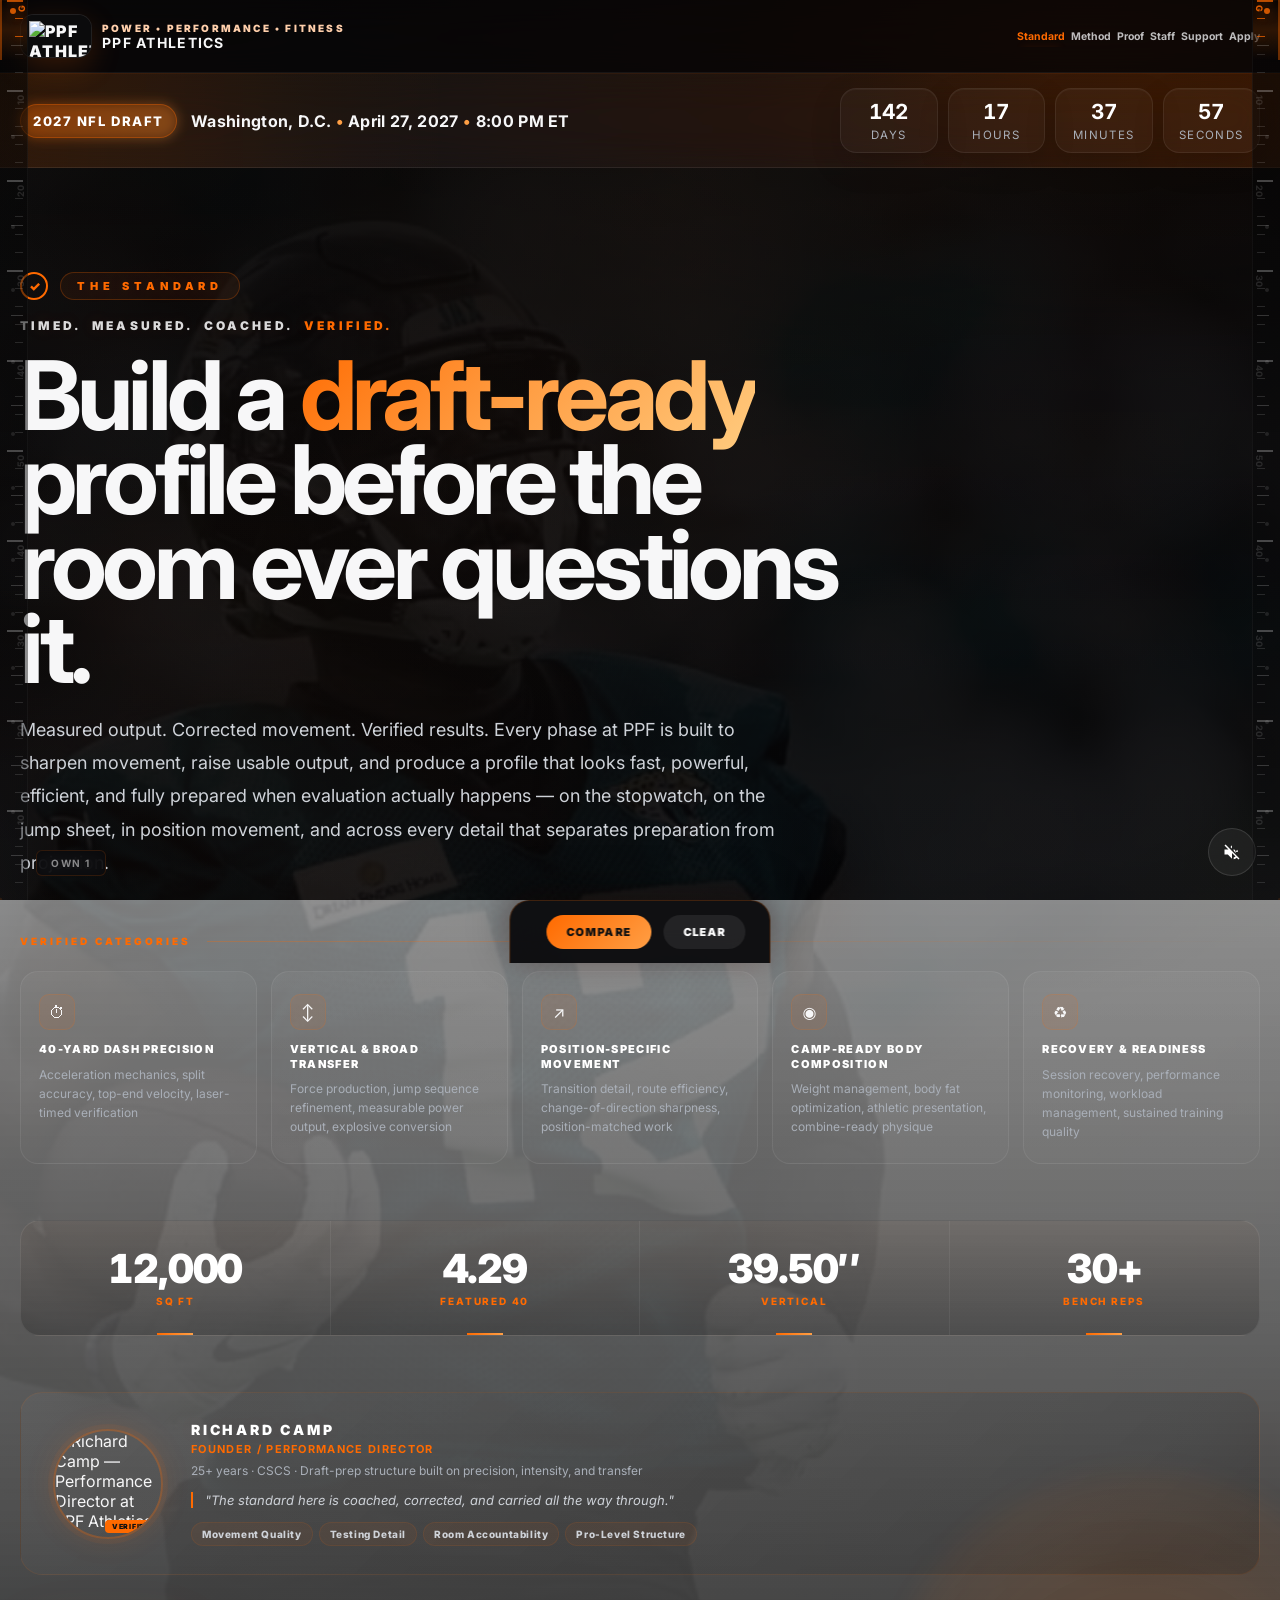
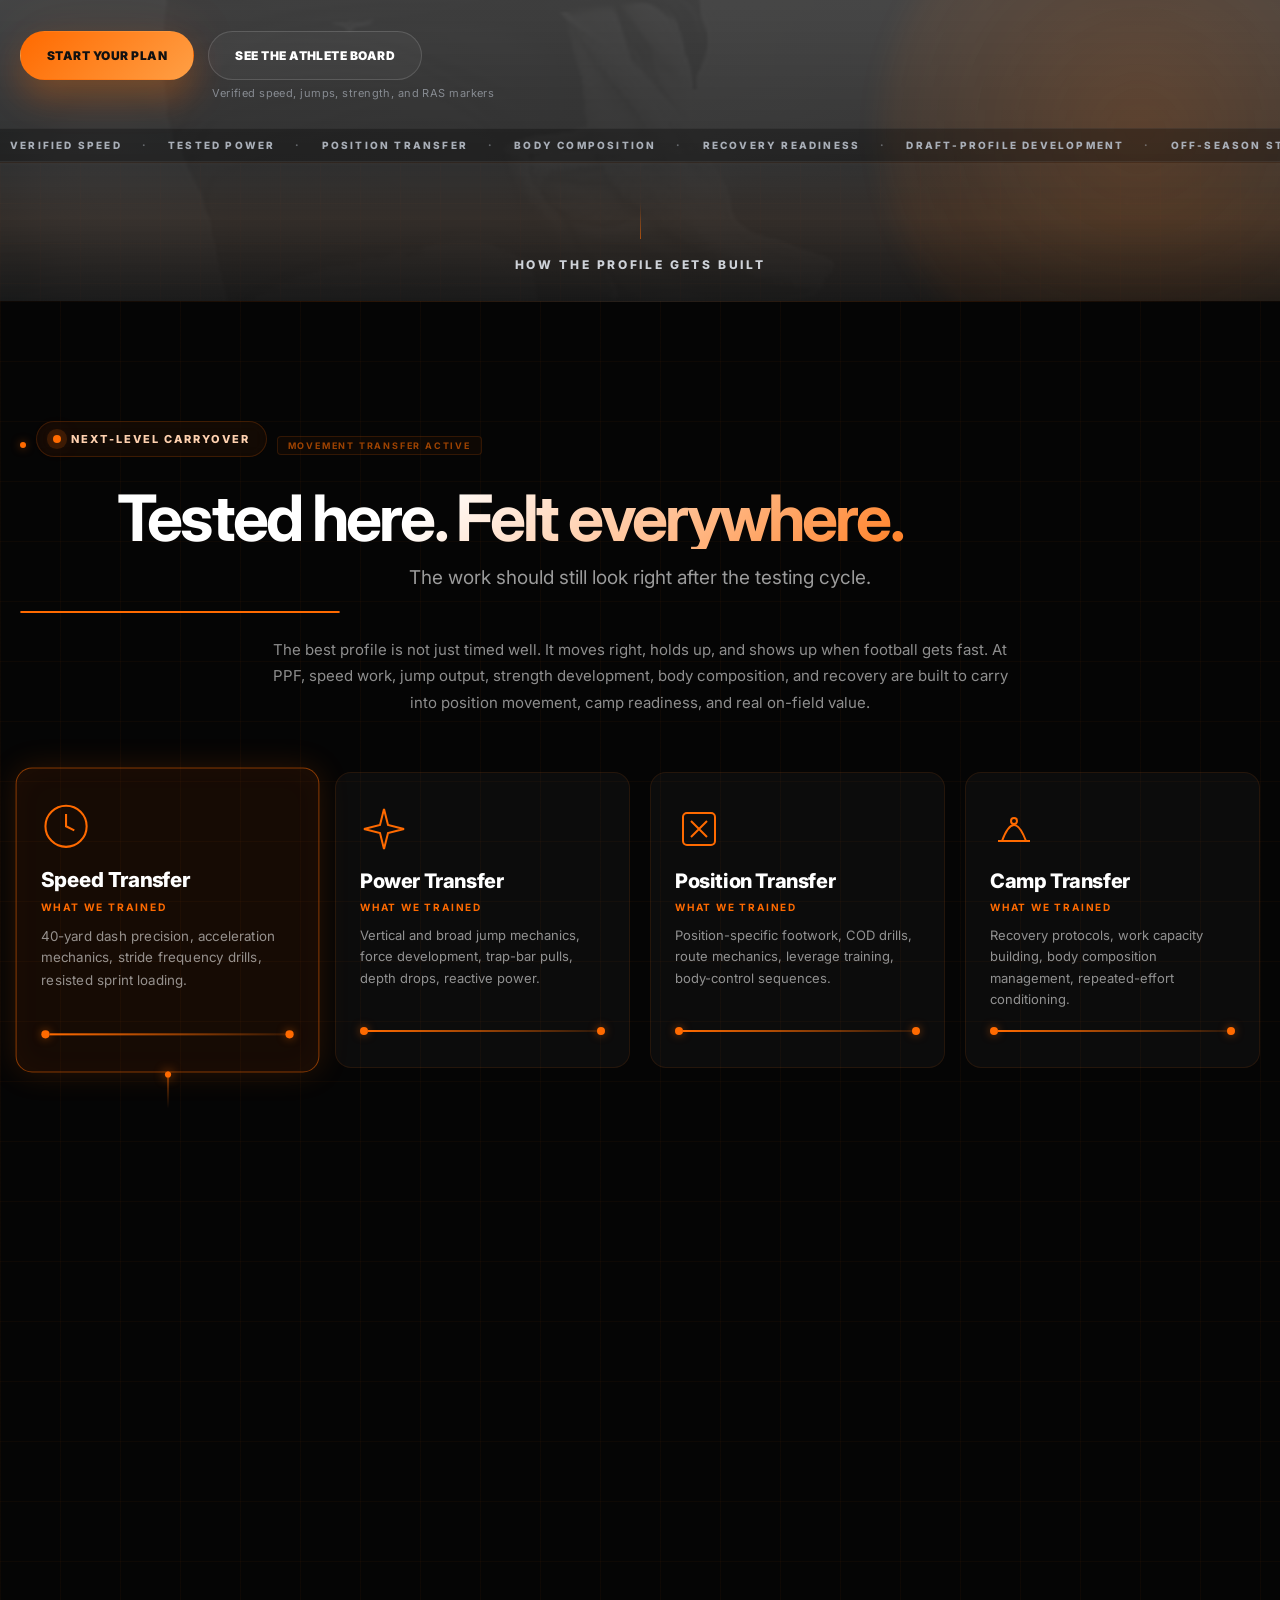
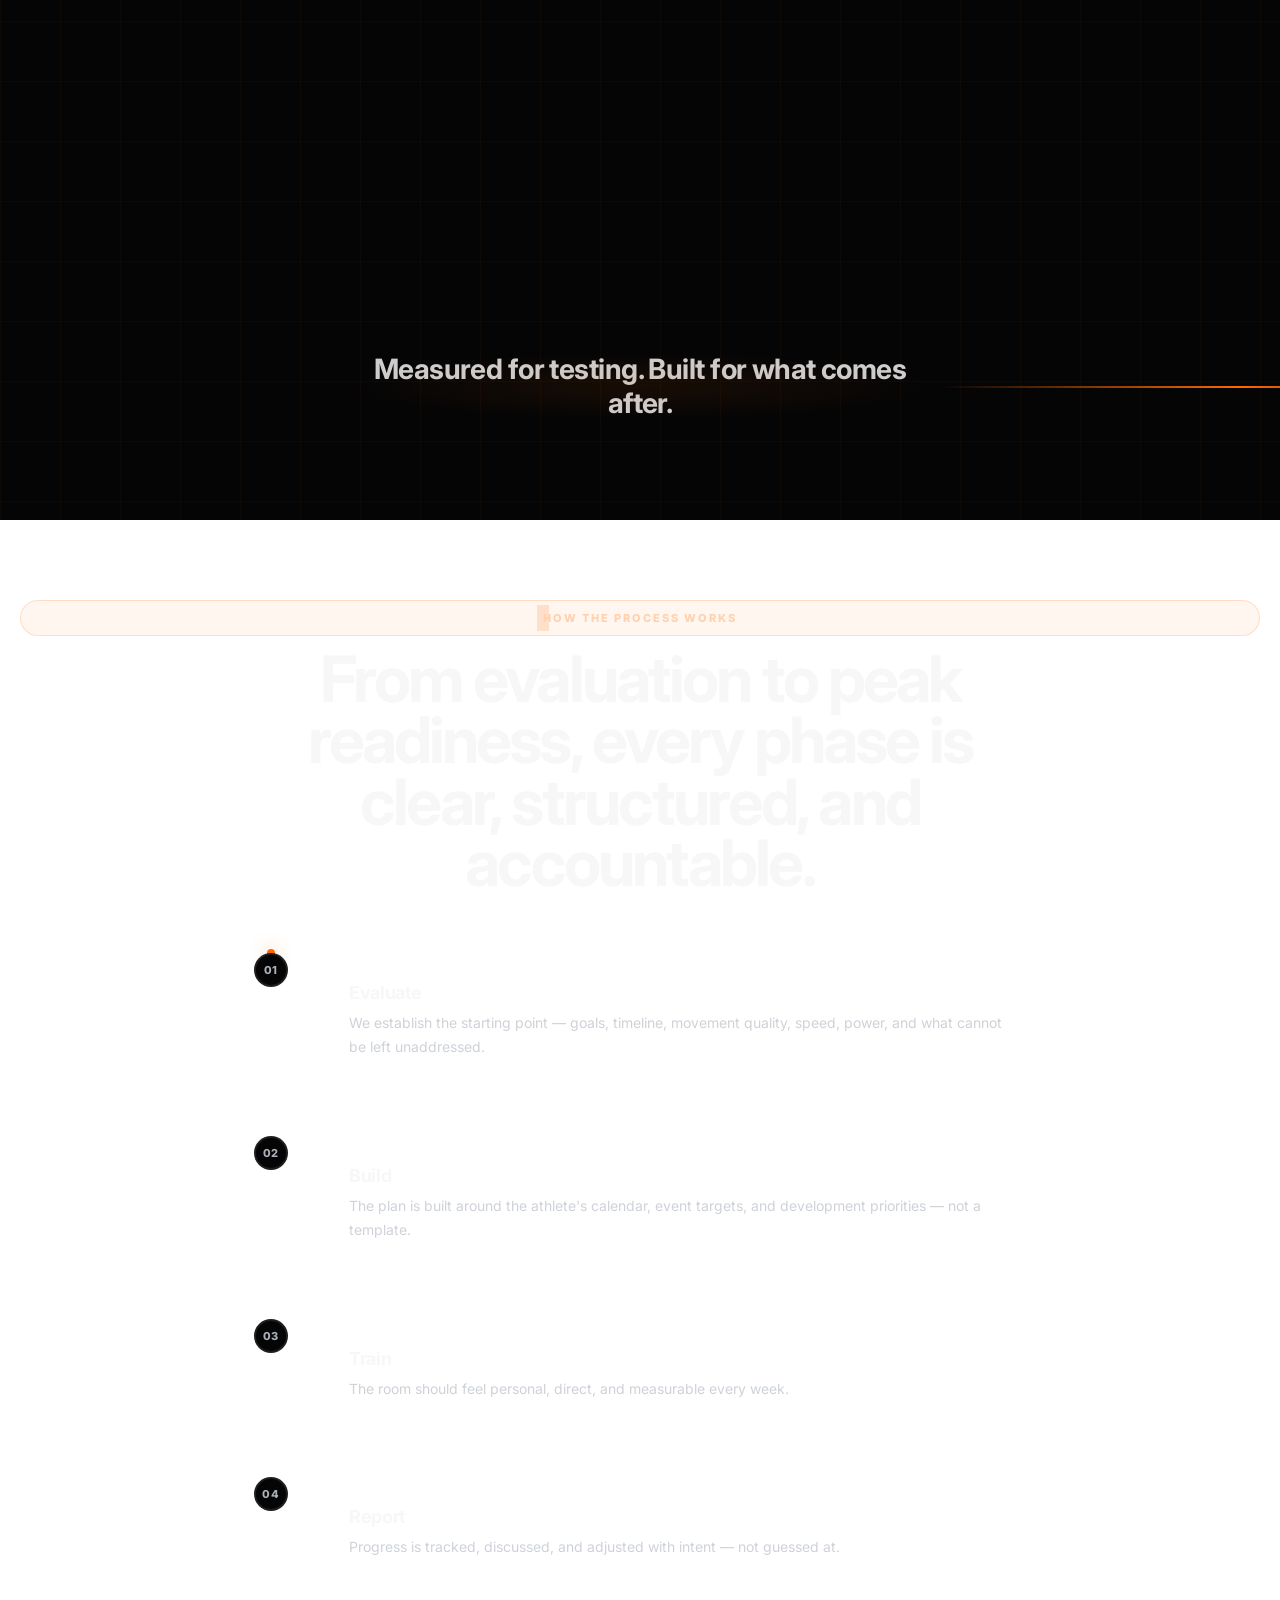
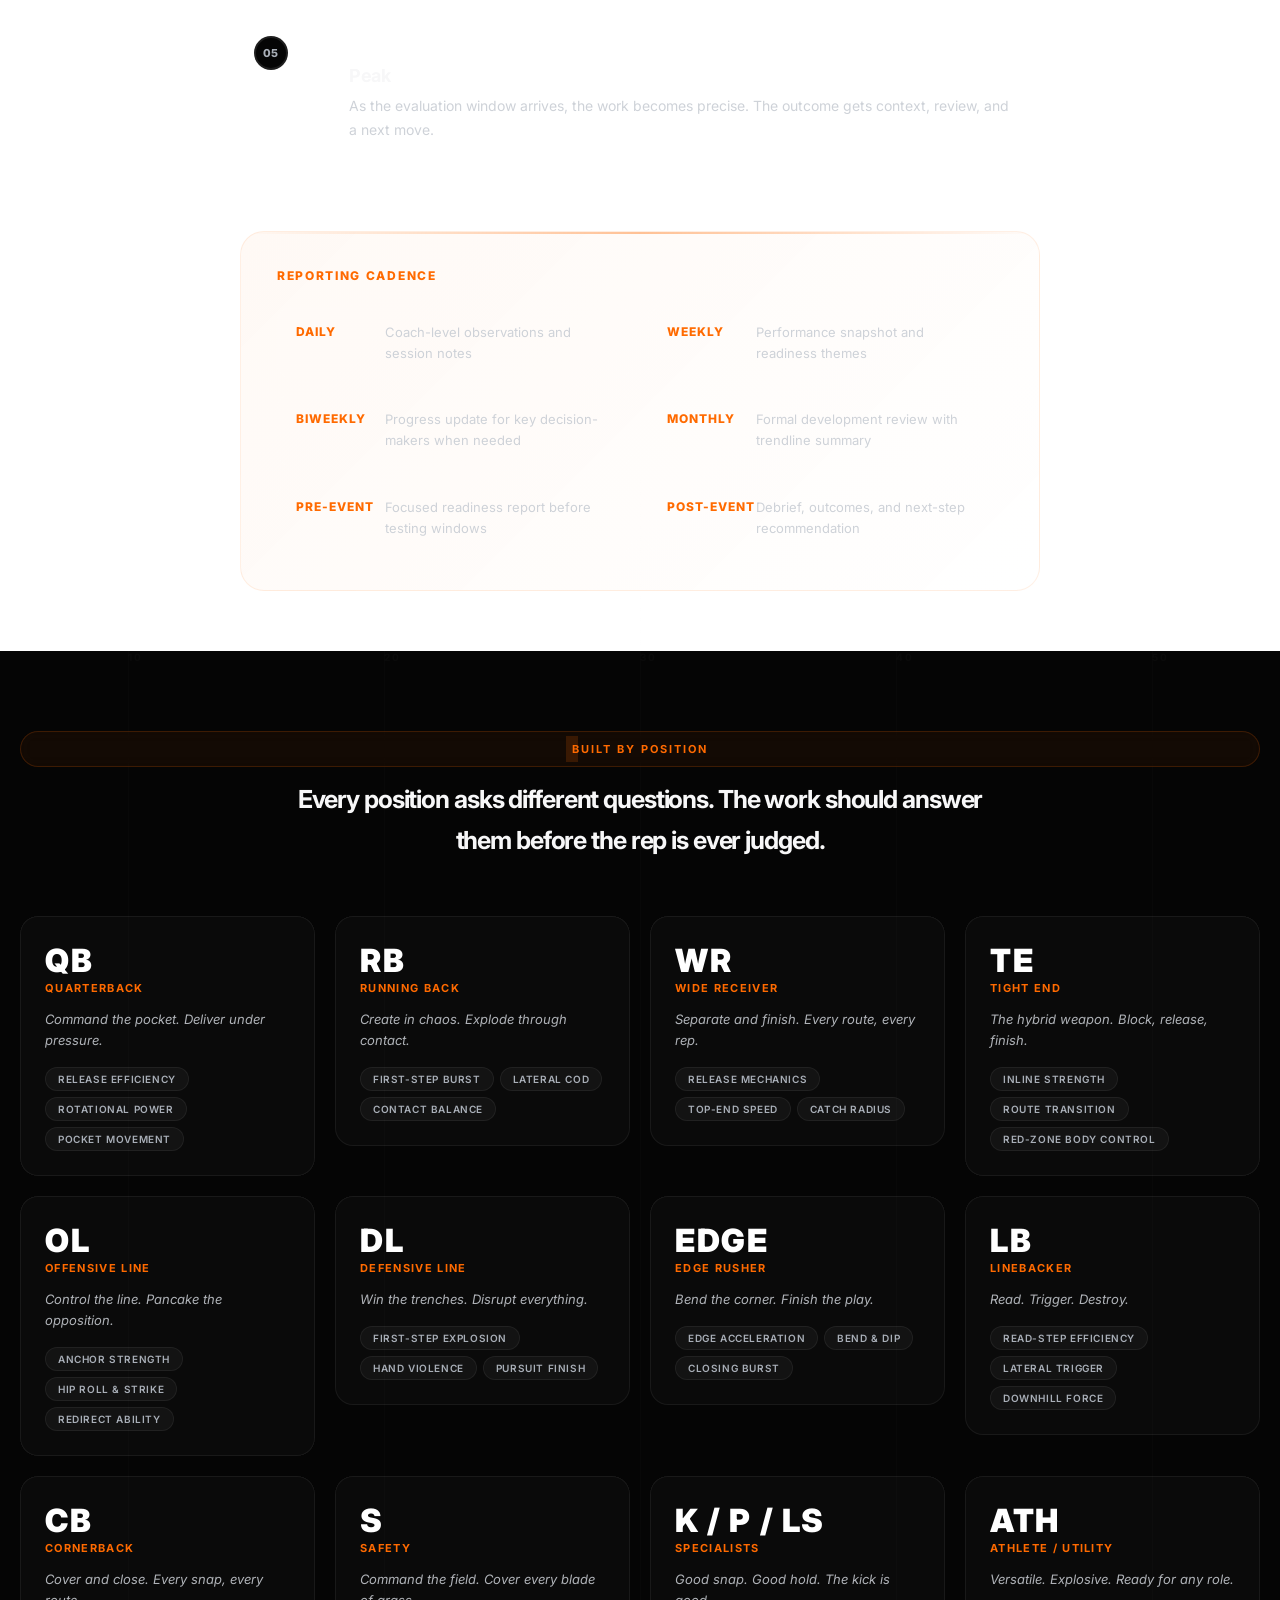
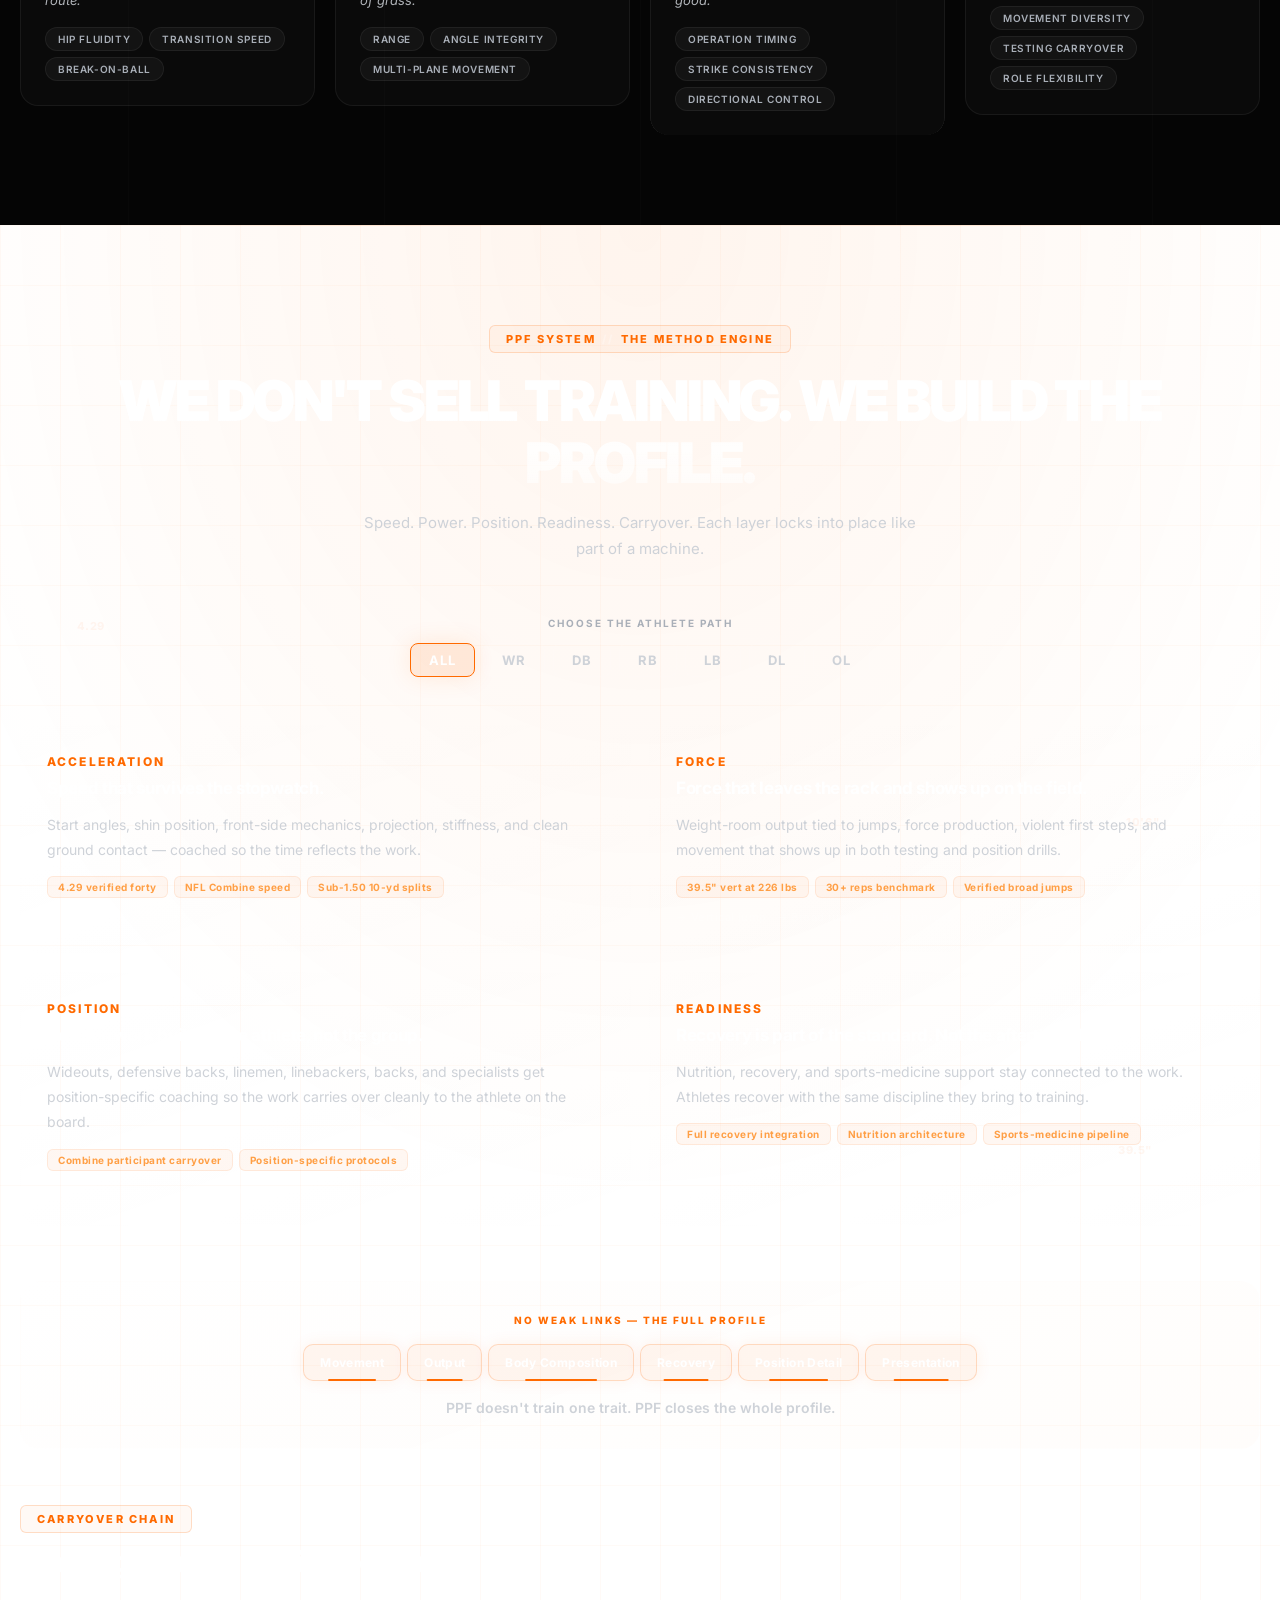
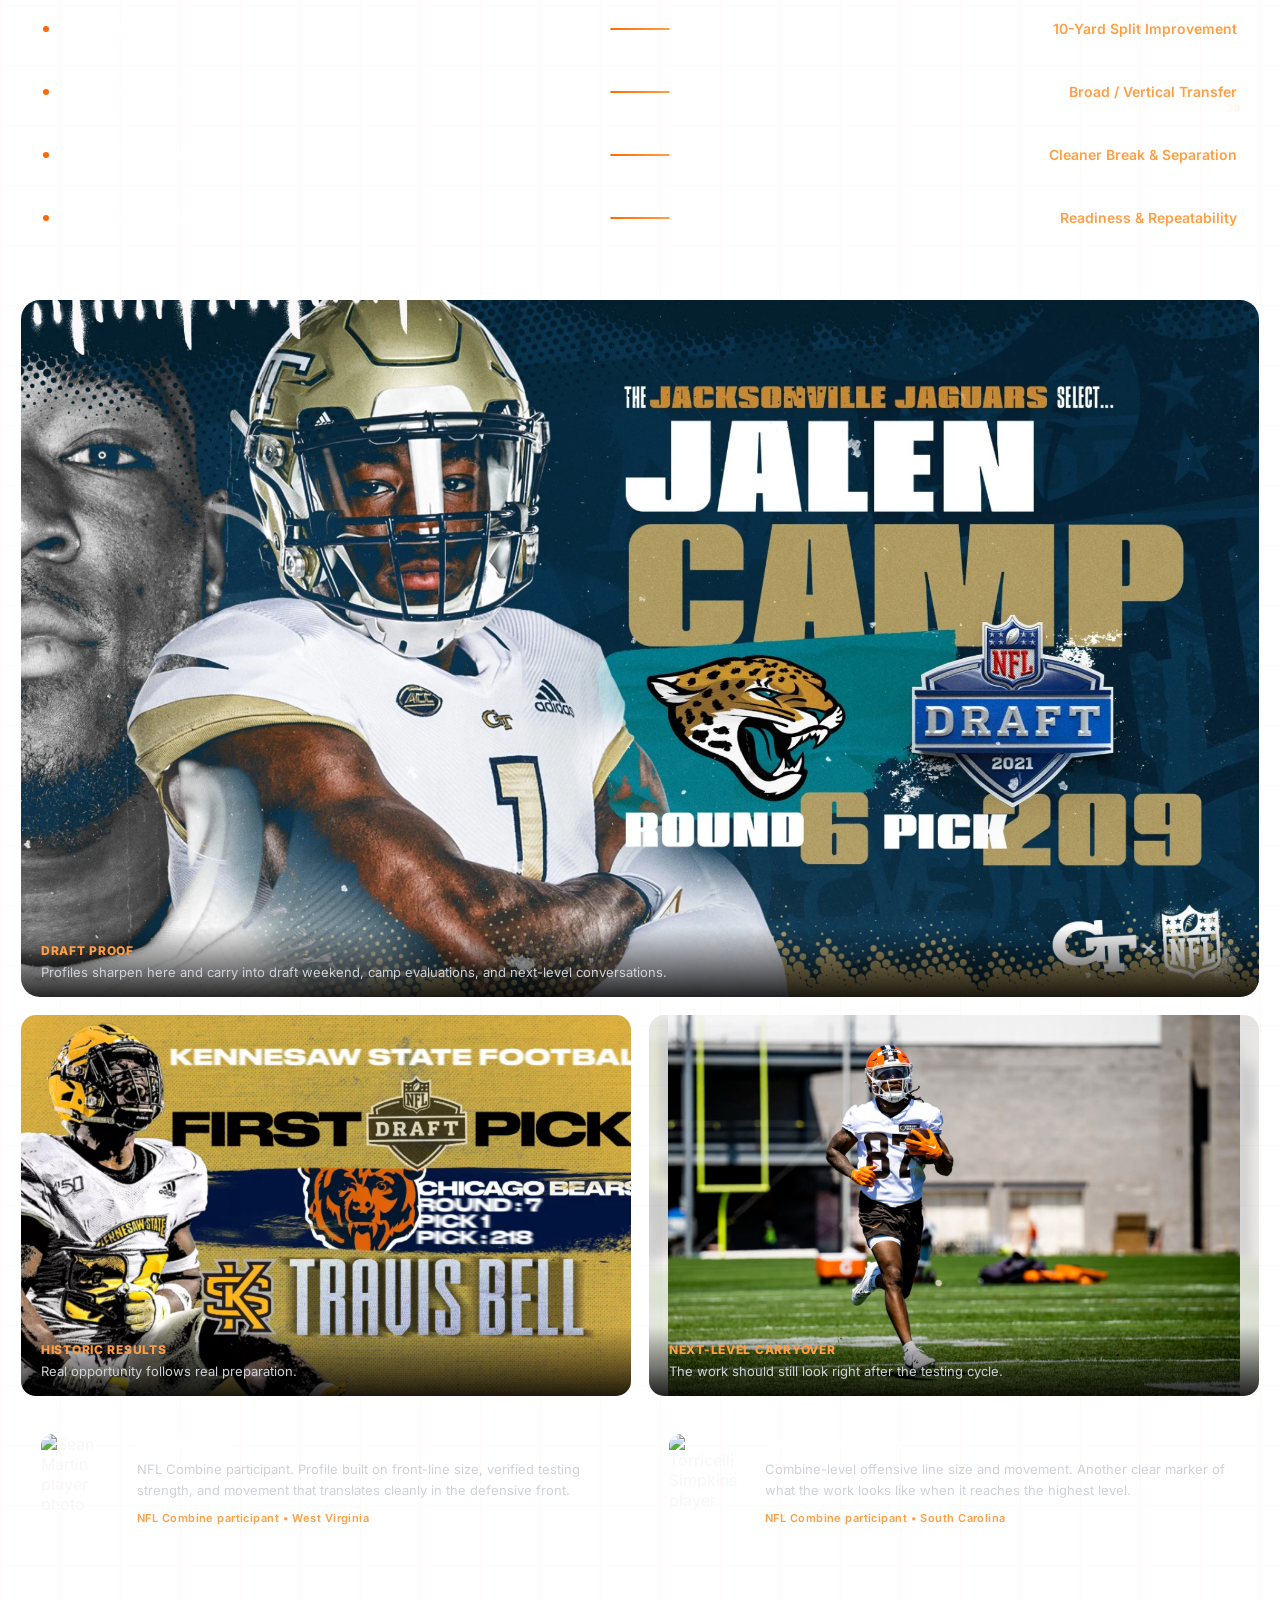
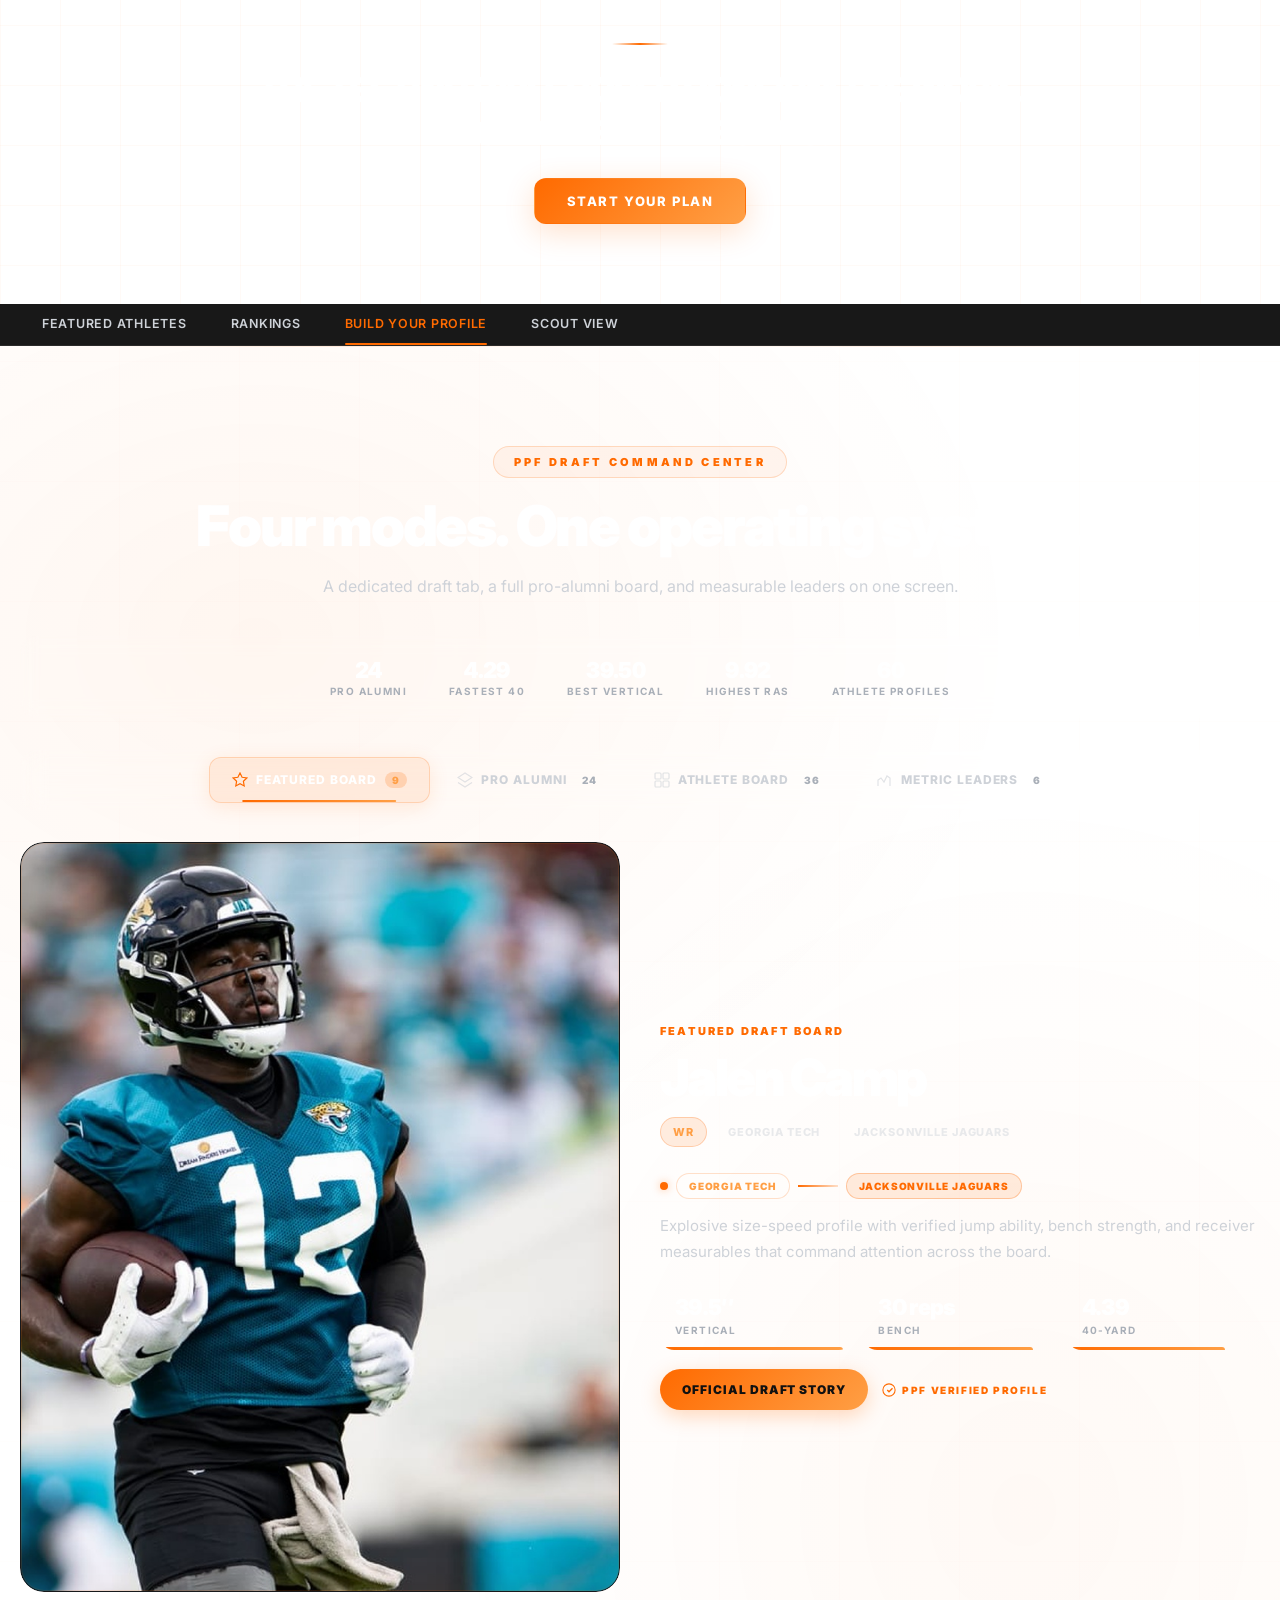
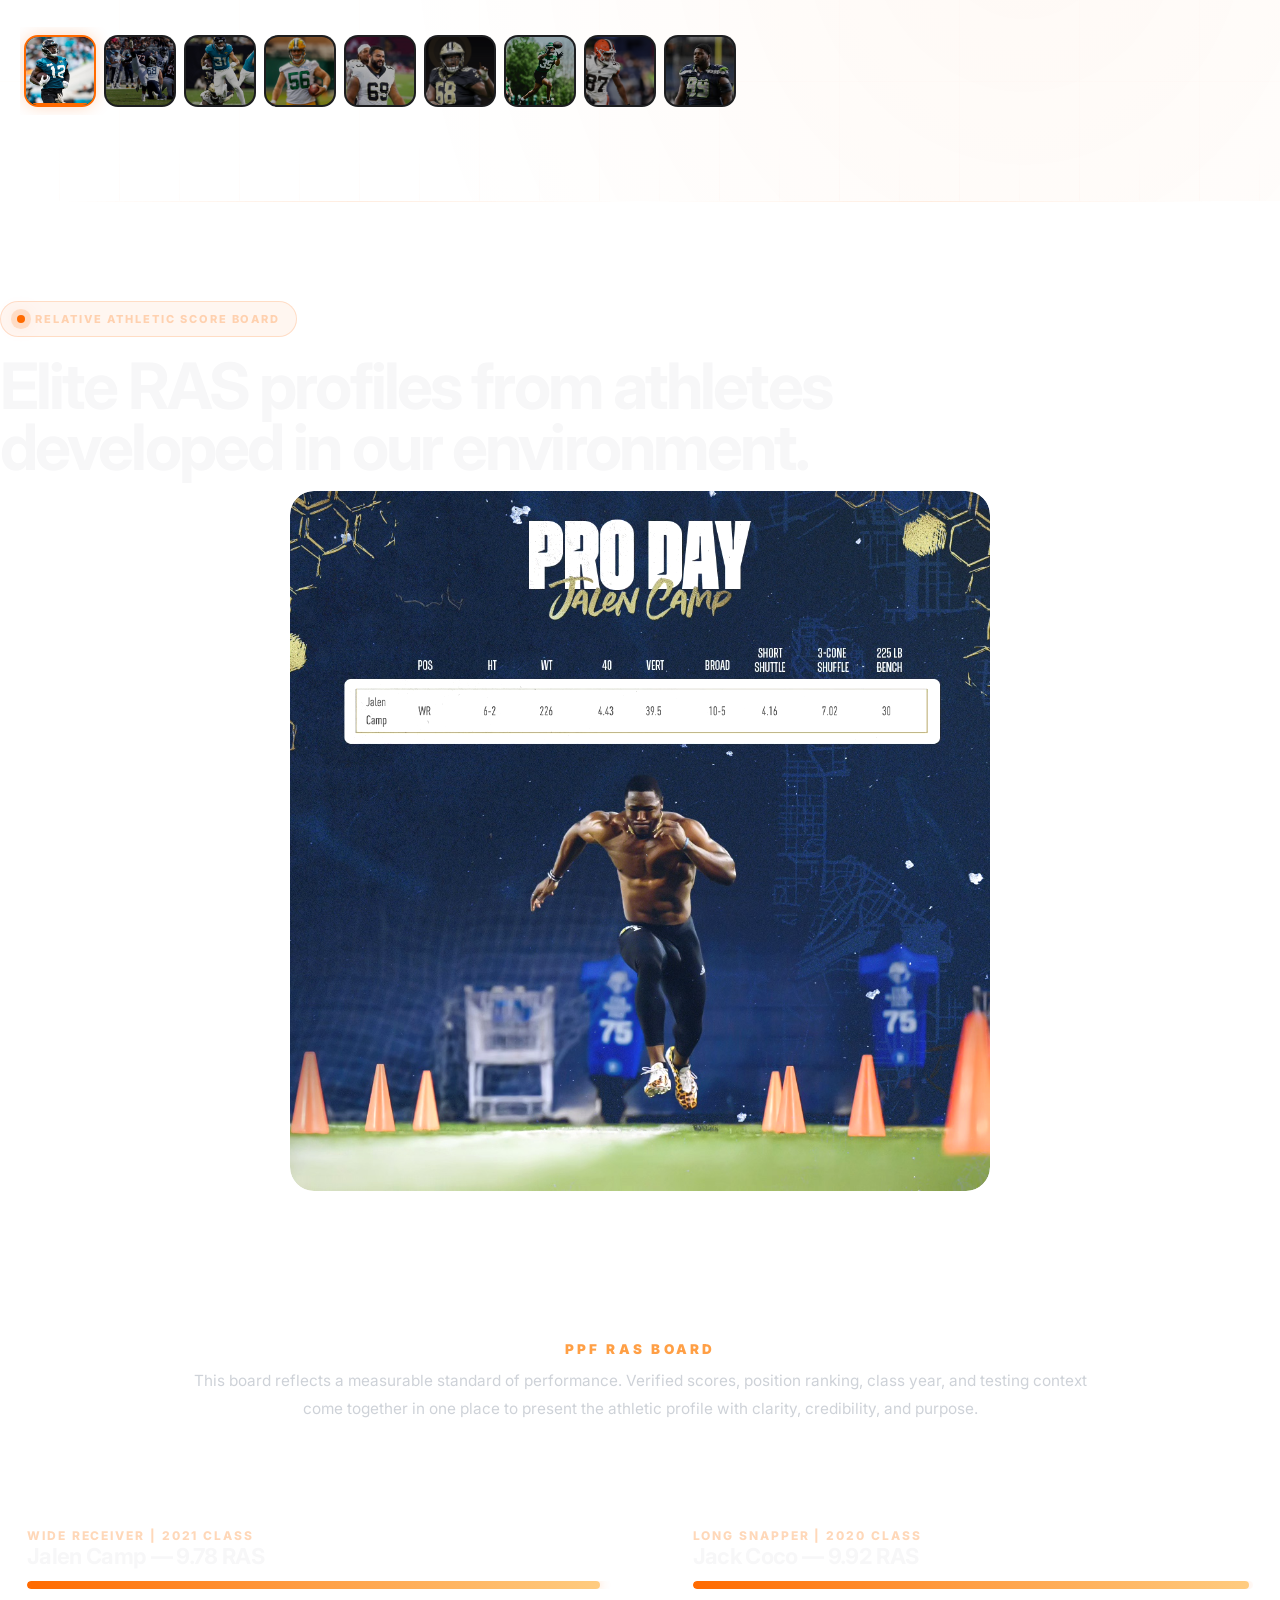
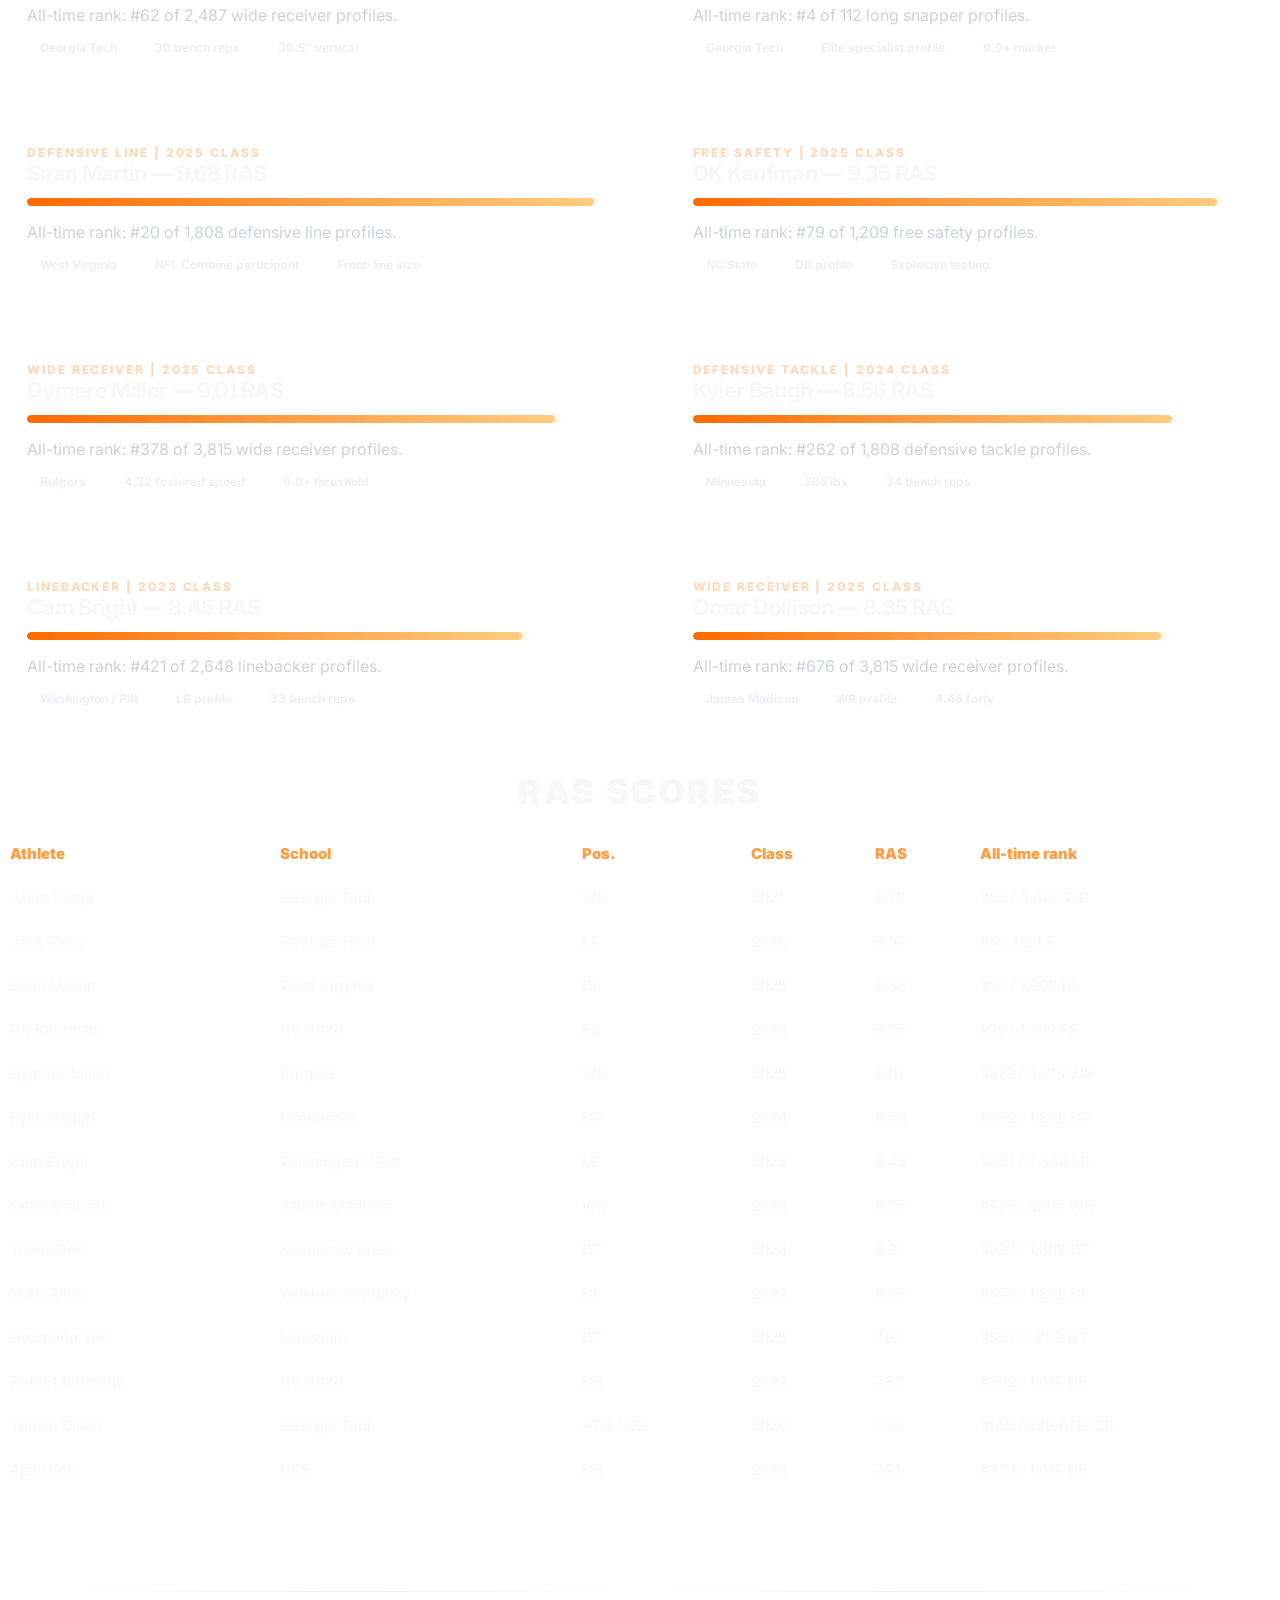
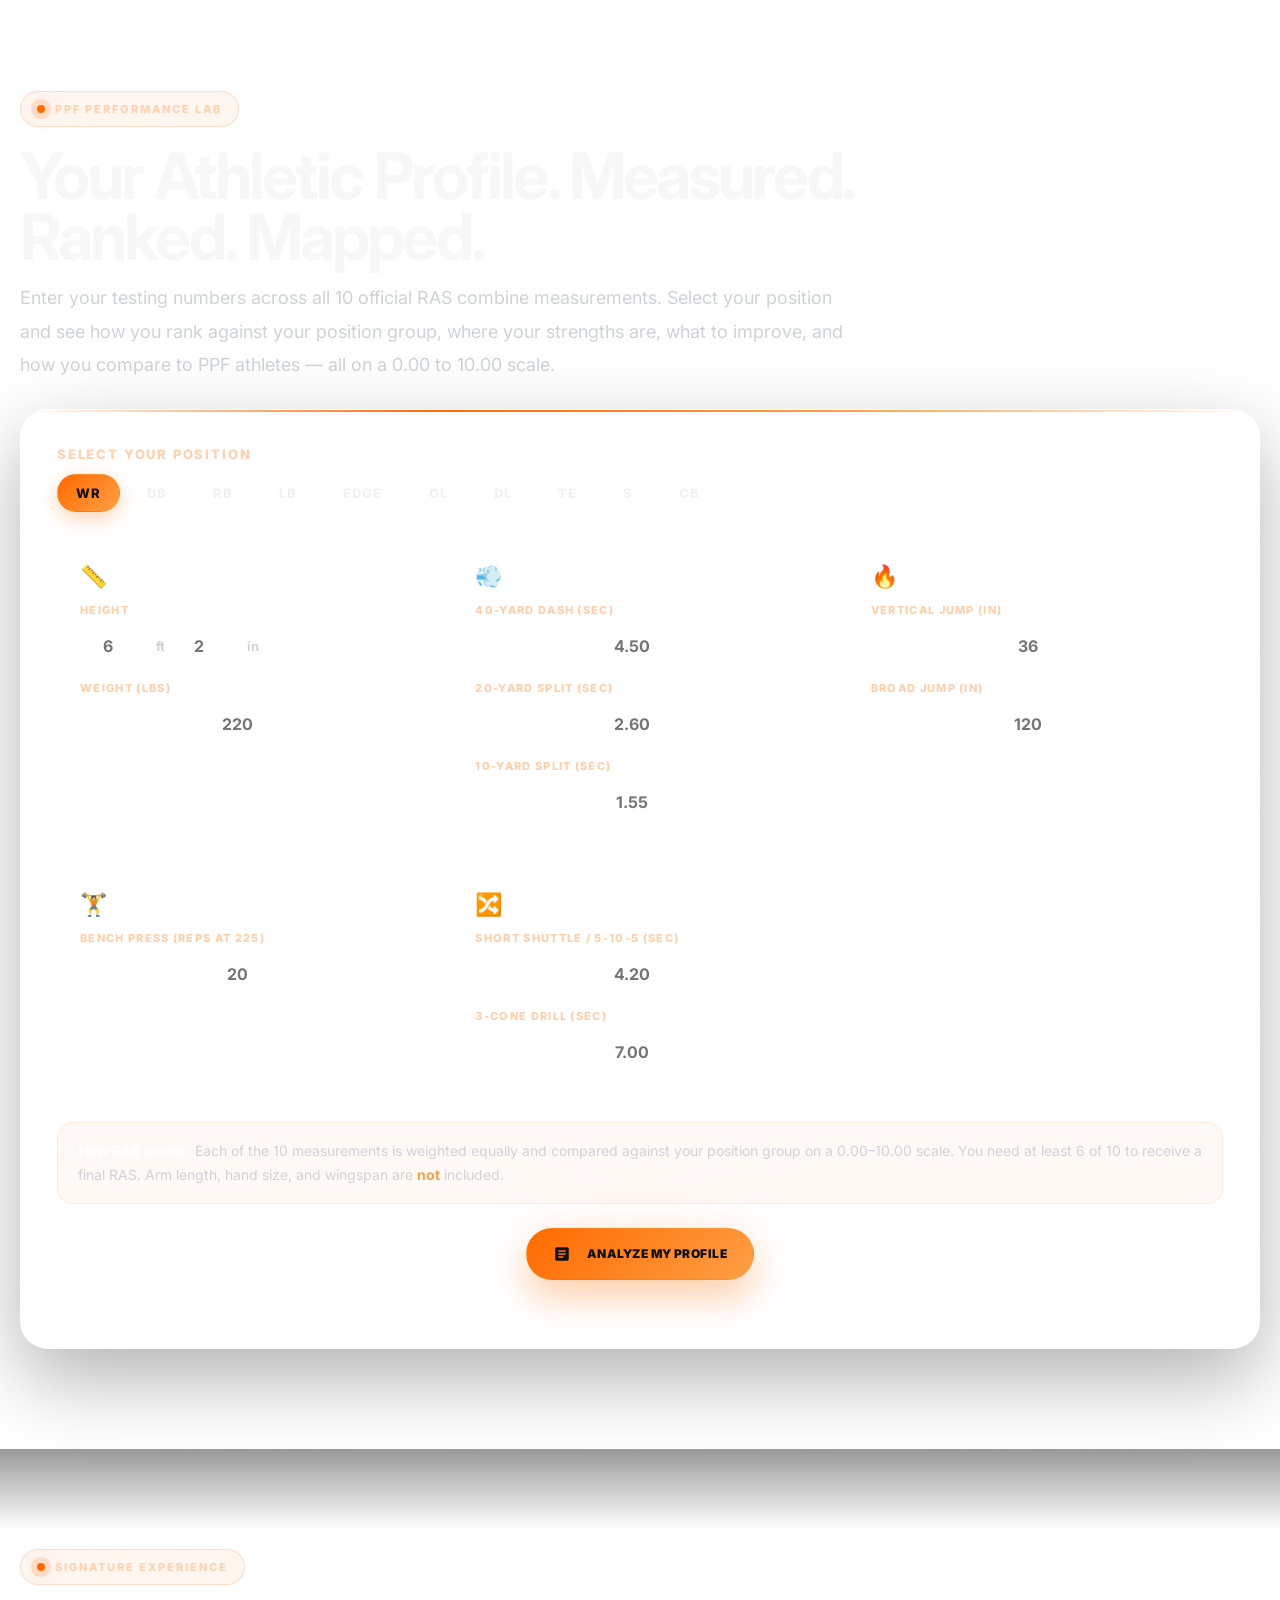
==== commit 9c241bc6: "Add family/logistics support subsection and apply what-happens-next steps Agent-Logs-Url: https://gi" ====
--- a/index.html
+++ b/index.html
@@ -2750,7 +2750,40 @@
 <div class="rc-hero reveal">
   <span class="eyebrow">PPF Performance Support System</span>
   <h2 class="section-title rc-hero-title">Fuel. Recover. Rebuild.<br><span class="rc-accent">Return Ready.</span></h2>
-  <p class="section-sub rc-hero-sub">A direct performance support system built for output, repair, and readiness. Every layer of support is structured by training phase, aligned with demands, and delivered through trusted specialists. This is not an add-on — it is part of the standard.</p>
+  <p class="section-sub rc-hero-sub">Everything that keeps the athlete progressing outside the rep itself. Nutrition, recovery, rehab, family communication, travel logistics, and partner access — all structured under one system.</p>
+</div>
+
+<!-- ── Family & Logistics Support ────────────────────── -->
+<div class="rc-partners reveal">
+  <div class="rc-partners-label">Family, Communication &amp; Logistics</div>
+  <div class="rc-partners-grid">
+    <div class="rc-partner-card">
+      <div class="rc-partner-pulse"></div>
+      <div class="rc-partner-badge">Built In</div>
+      <div class="rc-partner-icon">📱</div>
+      <h3 class="rc-partner-name">Family Communication</h3>
+      <p class="rc-partner-org">PPF Athletics — Direct Support</p>
+      <p class="rc-partner-desc">Communication cadence is established on entry. Families and agents receive weekly snapshots, biweekly check-ins, and formal progress updates — so everyone in the decision-making circle stays informed and aligned.</p>
+      <div class="rc-partner-tags">
+        <span>Weekly Updates</span>
+        <span>Stakeholder Access</span>
+        <span>Transparent Process</span>
+      </div>
+    </div>
+    <div class="rc-partner-card">
+      <div class="rc-partner-pulse"></div>
+      <div class="rc-partner-badge">Built In</div>
+      <div class="rc-partner-icon">🏠</div>
+      <h3 class="rc-partner-name">Travel &amp; Logistics Guidance</h3>
+      <p class="rc-partner-org">PPF Athletics — Direct Support</p>
+      <p class="rc-partner-desc">For out-of-town athletes, PPF helps coordinate arrival planning, nearby housing recommendations, scheduling around travel windows, and logistics so the athlete is set up to focus on the work from day one.</p>
+      <div class="rc-partner-tags">
+        <span>Housing Guidance</span>
+        <span>Travel Planning</span>
+        <span>Schedule Flexibility</span>
+      </div>
+    </div>
+  </div>
 </div>
 
 <!-- ── Live Status Chips ─────────────────────────────── -->
@@ -3142,6 +3175,24 @@
 </div>
 </div>
 <div class="card reveal">
+<!-- What Happens Next -->
+<div class="rc-partners reveal" style="margin-bottom:28px;">
+  <div class="rc-partners-label">What Happens Next</div>
+  <div style="display:grid;grid-template-columns:repeat(auto-fit,minmax(200px,1fr));gap:16px;padding:0 4px;">
+    <div style="display:flex;align-items:flex-start;gap:12px;padding:14px 0;">
+      <span style="display:flex;align-items:center;justify-content:center;width:32px;height:32px;border-radius:50%;background:rgba(255,106,0,.15);color:#ff6a00;font-weight:700;font-size:14px;flex-shrink:0;">1</span>
+      <div><strong style="color:#fff;font-size:15px;">Submit your inquiry</strong><p style="color:rgba(255,255,255,.6);font-size:13px;margin:4px 0 0;">Tell us about the athlete and what matters most.</p></div>
+    </div>
+    <div style="display:flex;align-items:flex-start;gap:12px;padding:14px 0;">
+      <span style="display:flex;align-items:center;justify-content:center;width:32px;height:32px;border-radius:50%;background:rgba(255,106,0,.15);color:#ff6a00;font-weight:700;font-size:14px;flex-shrink:0;">2</span>
+      <div><strong style="color:#fff;font-size:15px;">PPF reviews fit and goals</strong><p style="color:rgba(255,255,255,.6);font-size:13px;margin:4px 0 0;">We assess the athlete's timeline, needs, and alignment.</p></div>
+    </div>
+    <div style="display:flex;align-items:flex-start;gap:12px;padding:14px 0;">
+      <span style="display:flex;align-items:center;justify-content:center;width:32px;height:32px;border-radius:50%;background:rgba(255,106,0,.15);color:#ff6a00;font-weight:700;font-size:14px;flex-shrink:0;">3</span>
+      <div><strong style="color:#fff;font-size:15px;">We follow up with a next-step plan</strong><p style="color:rgba(255,255,255,.6);font-size:13px;margin:4px 0 0;">A clear path forward — structured, personal, and ready to go.</p></div>
+    </div>
+  </div>
+</div>
 <!-- Multi-Step Onboarding Form -->
 <div class="onboarding-progress" id="onboarding-progress">
   <div class="progress-step active" data-step="1"><span>1</span> Path</div>
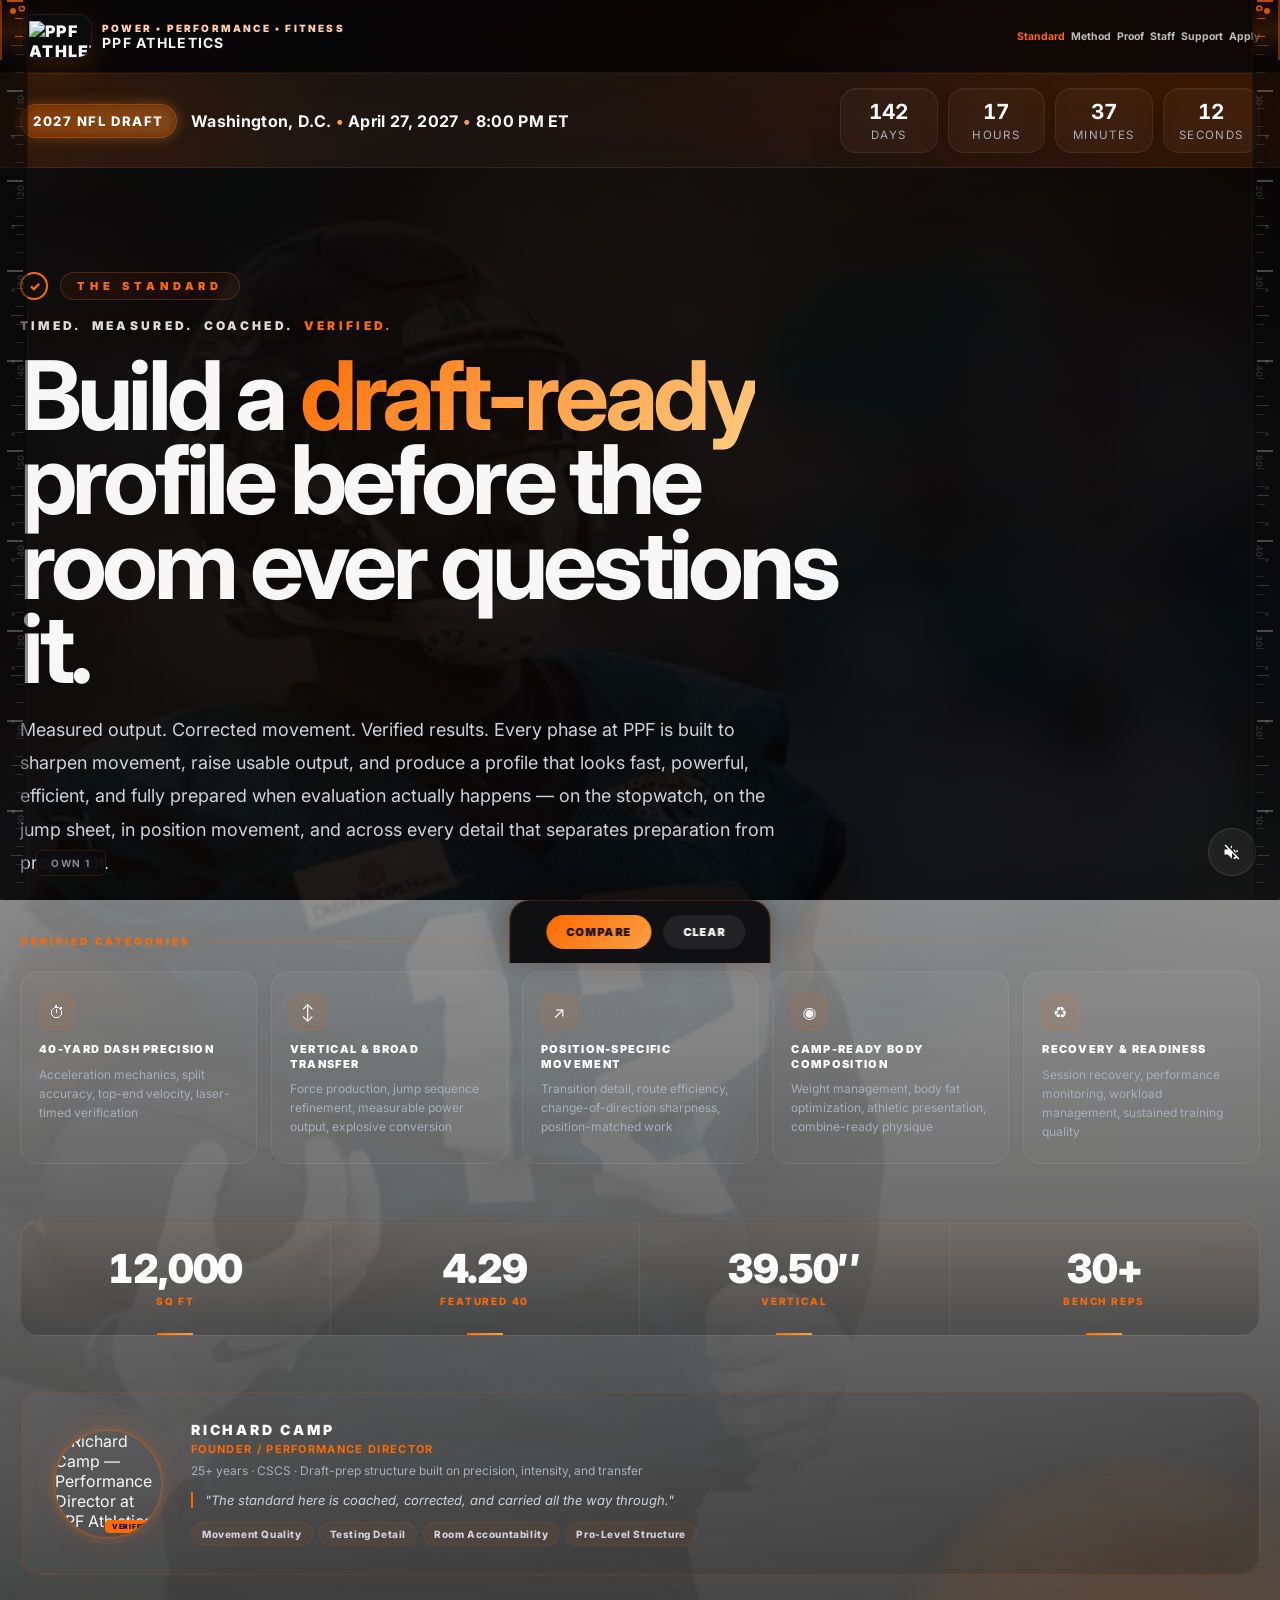
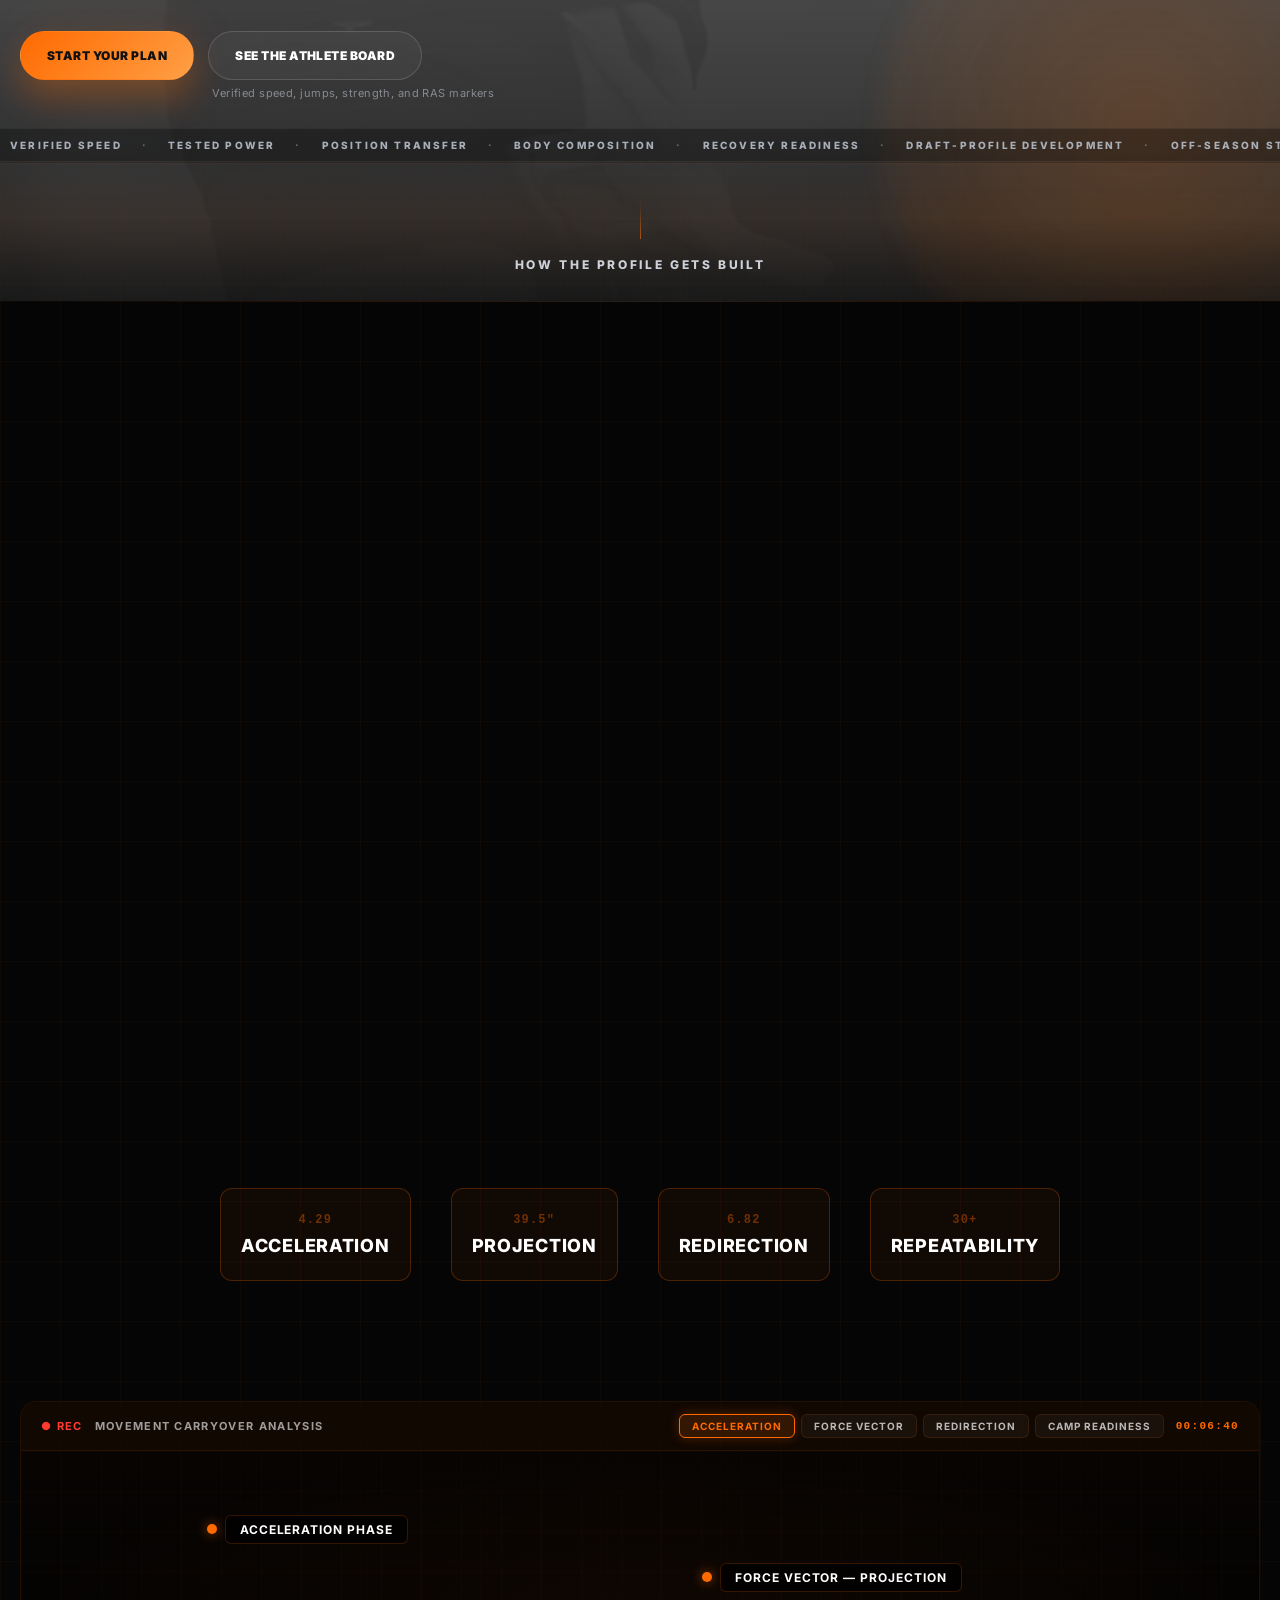
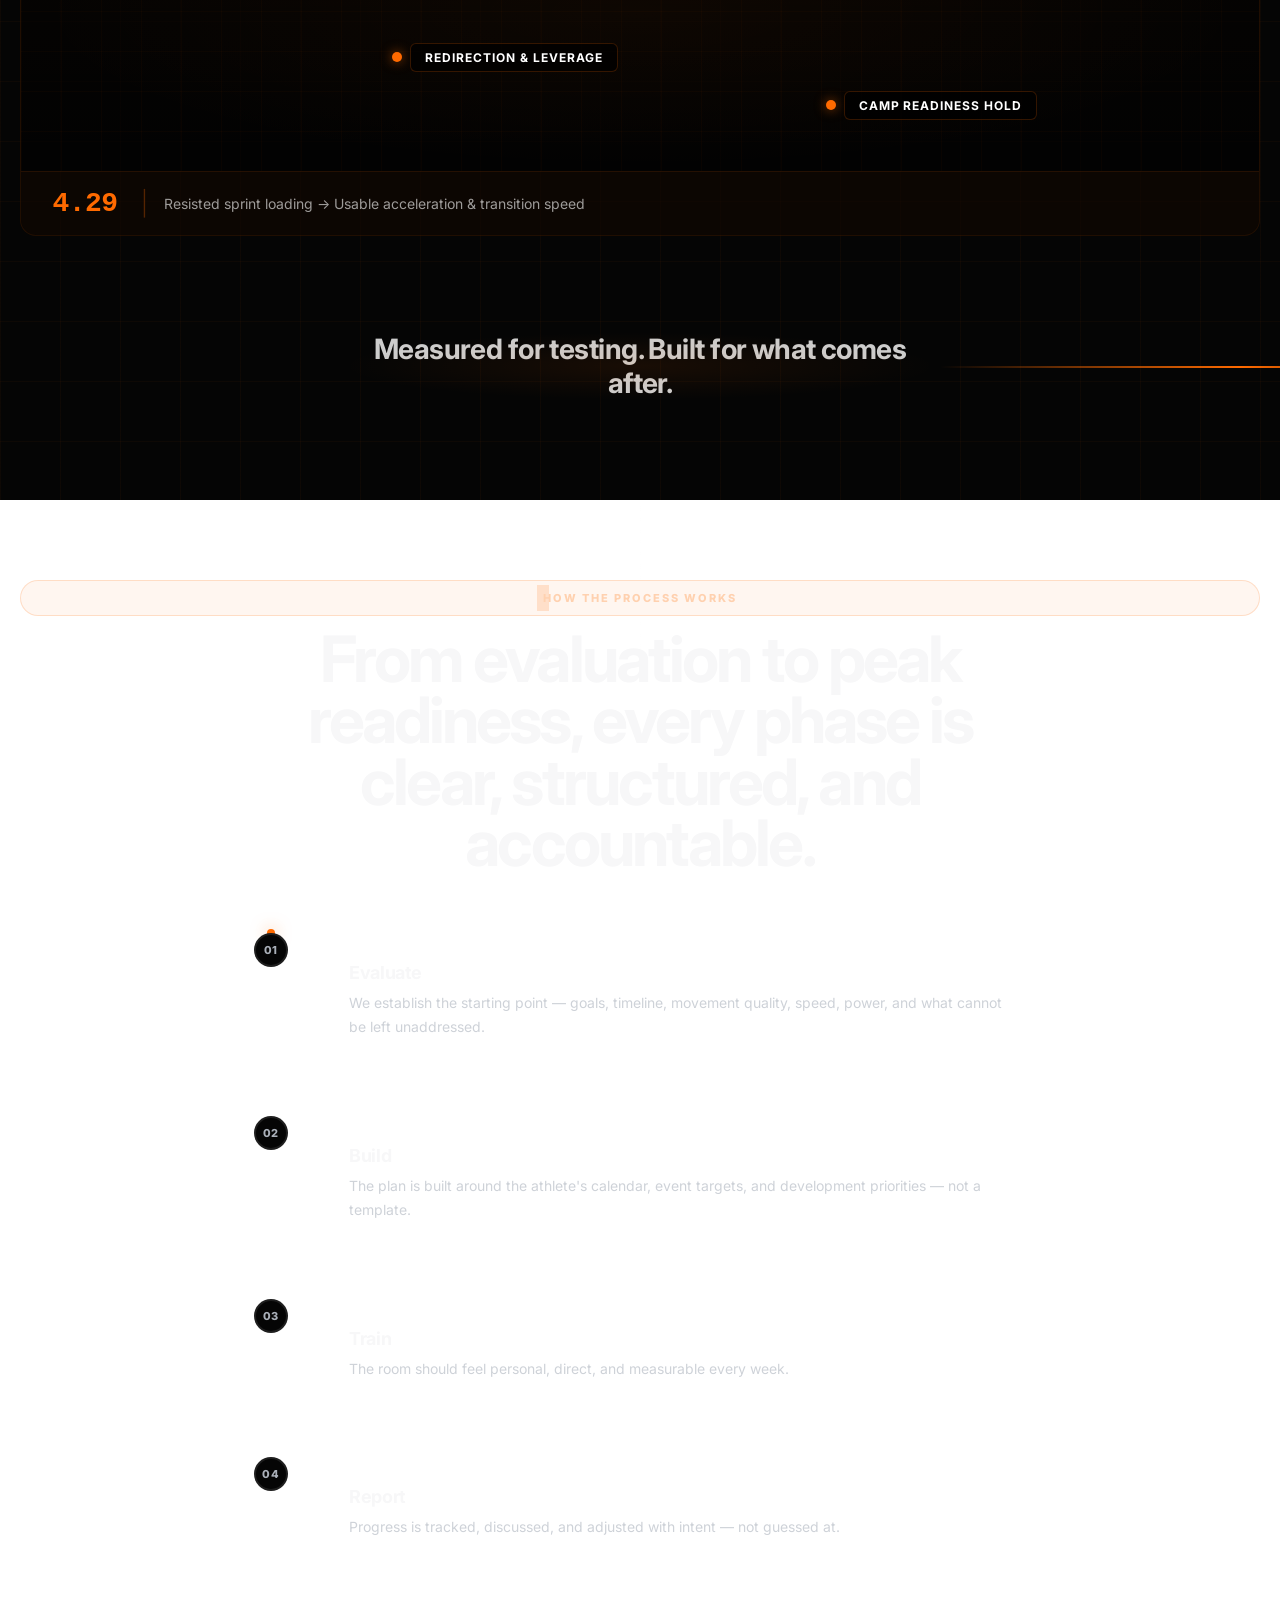
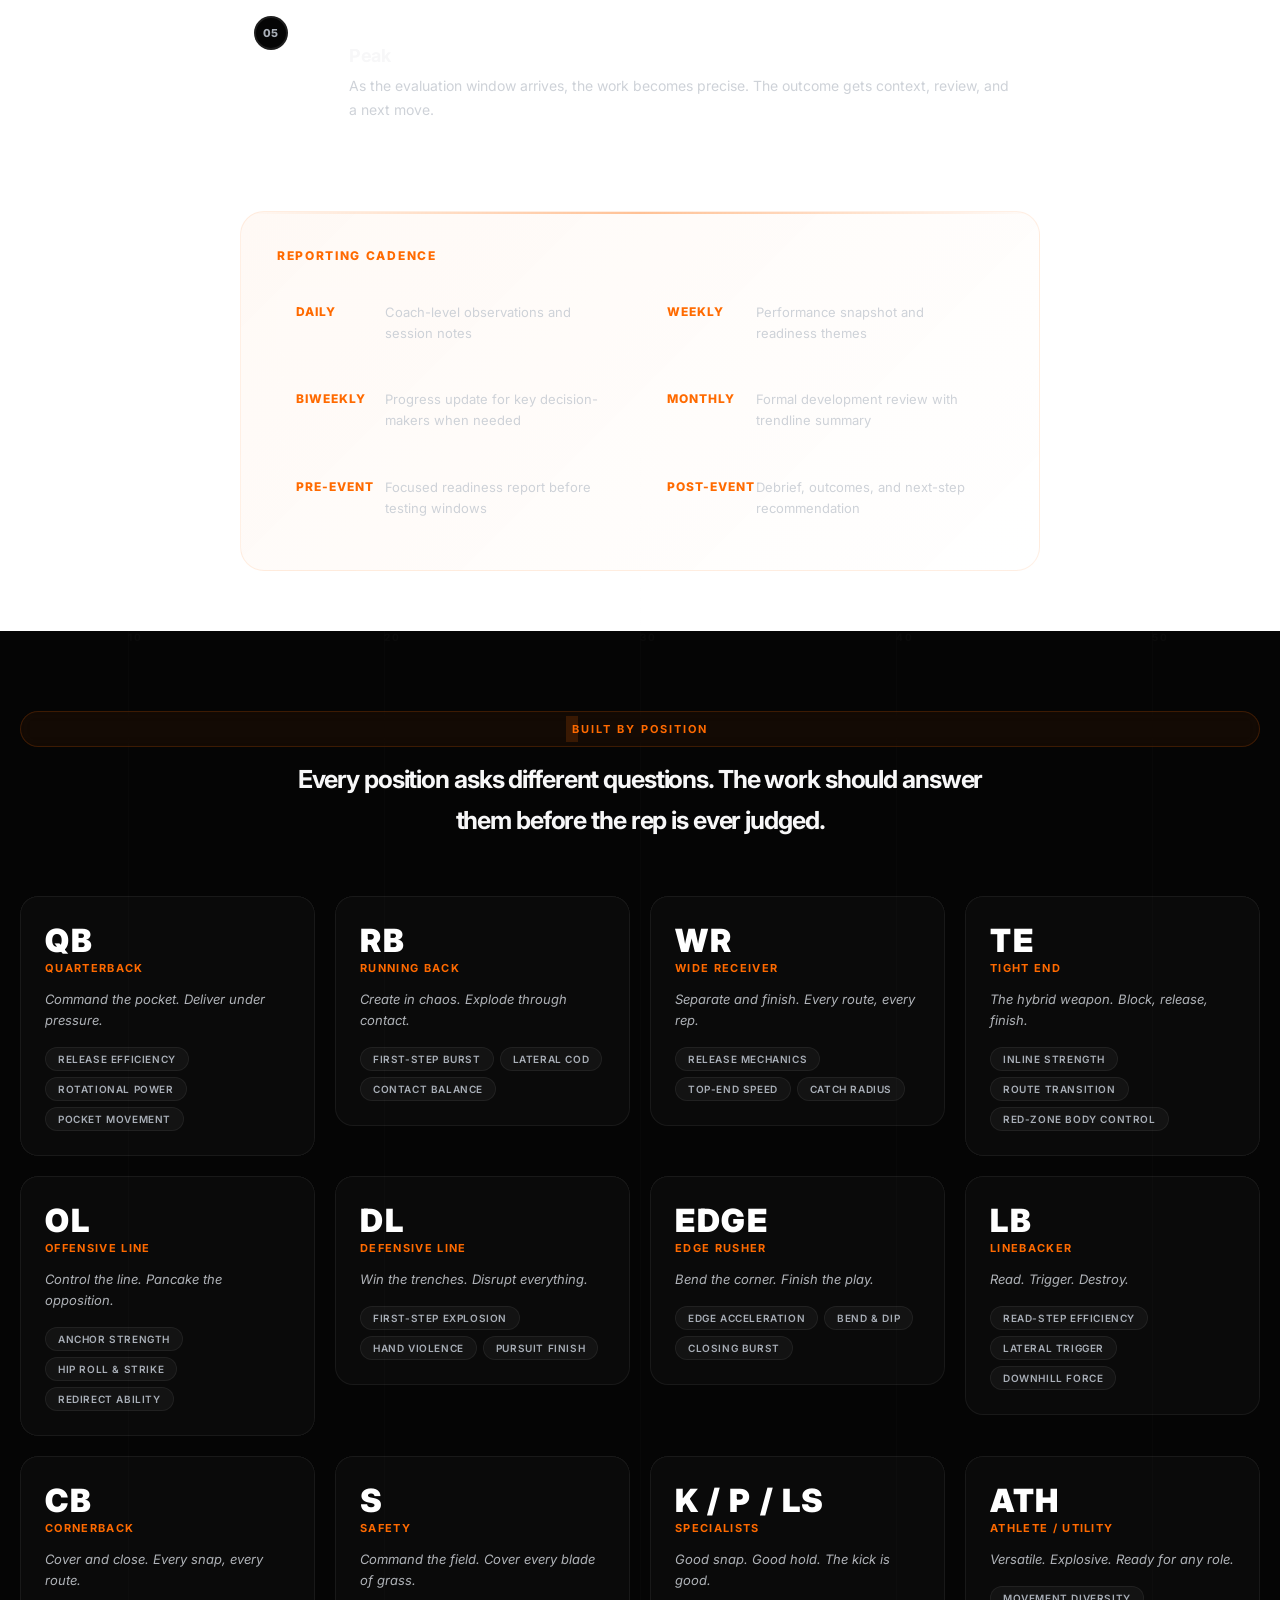
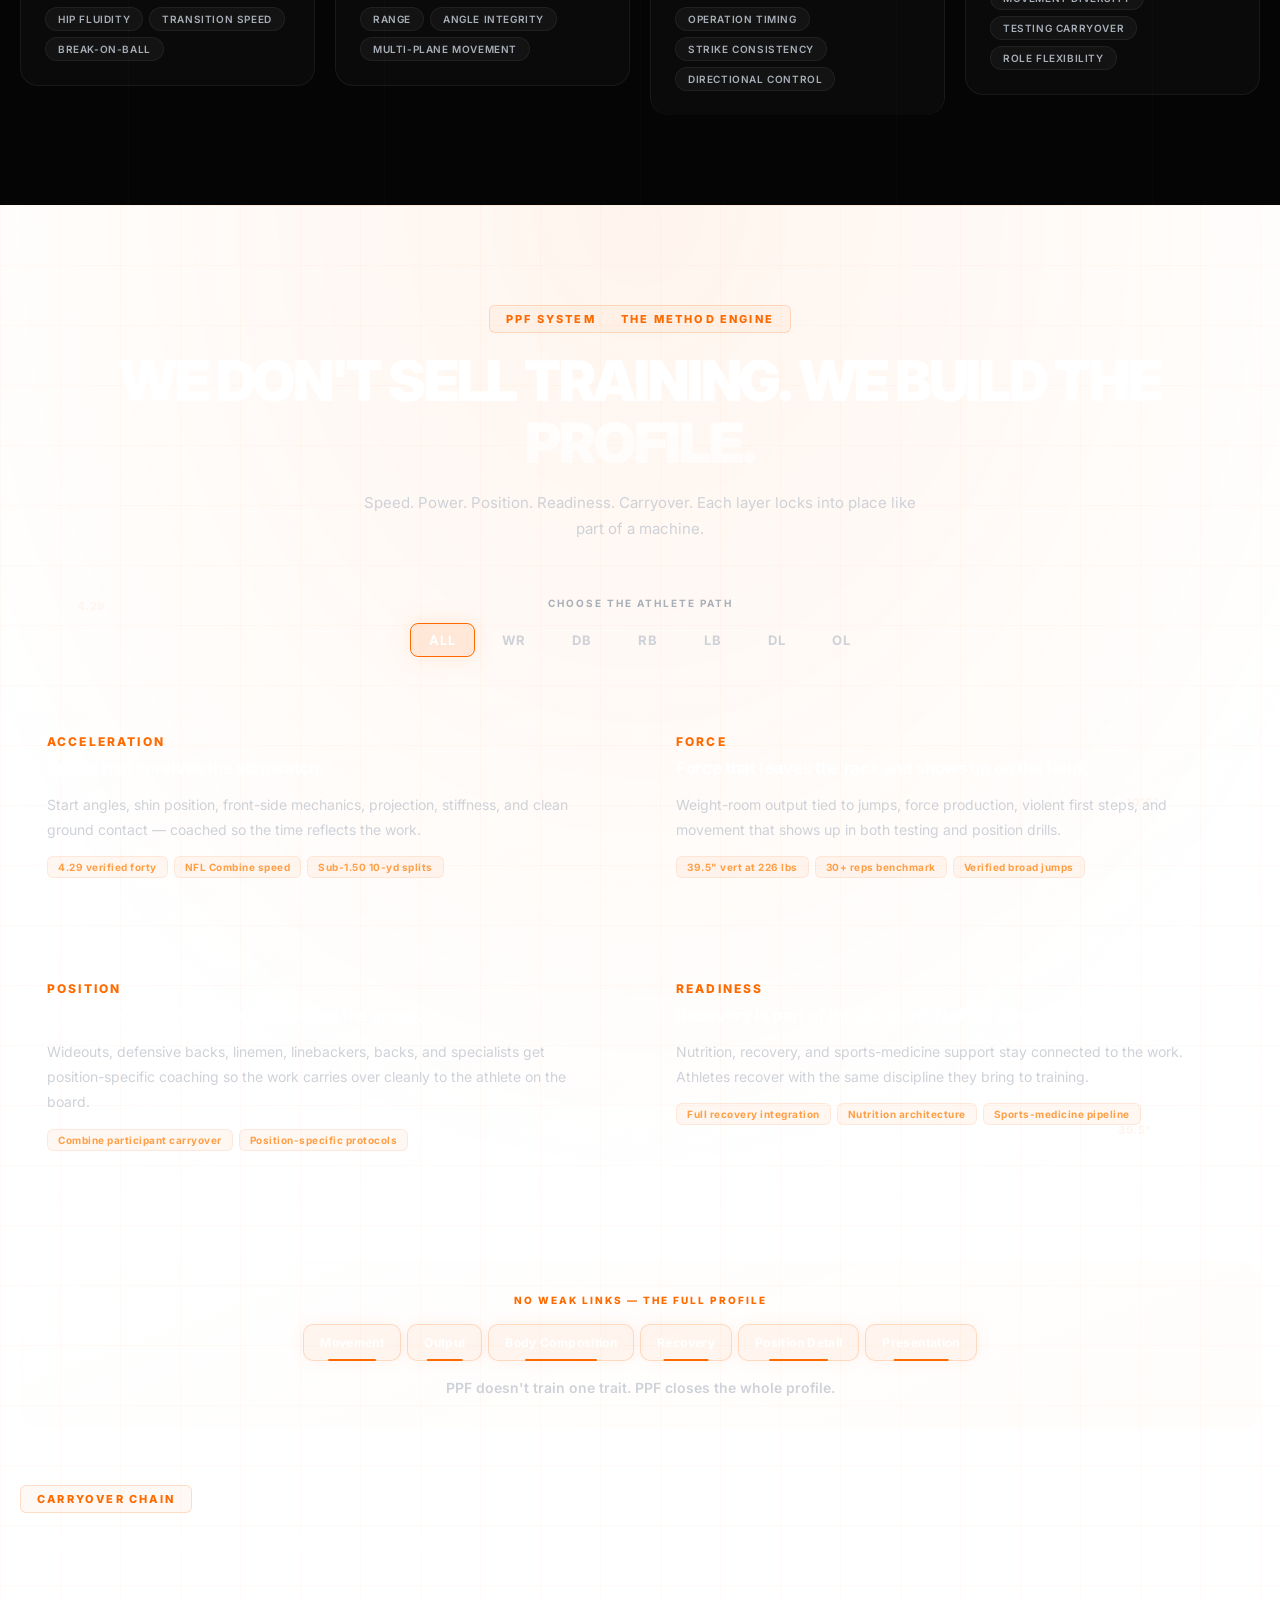
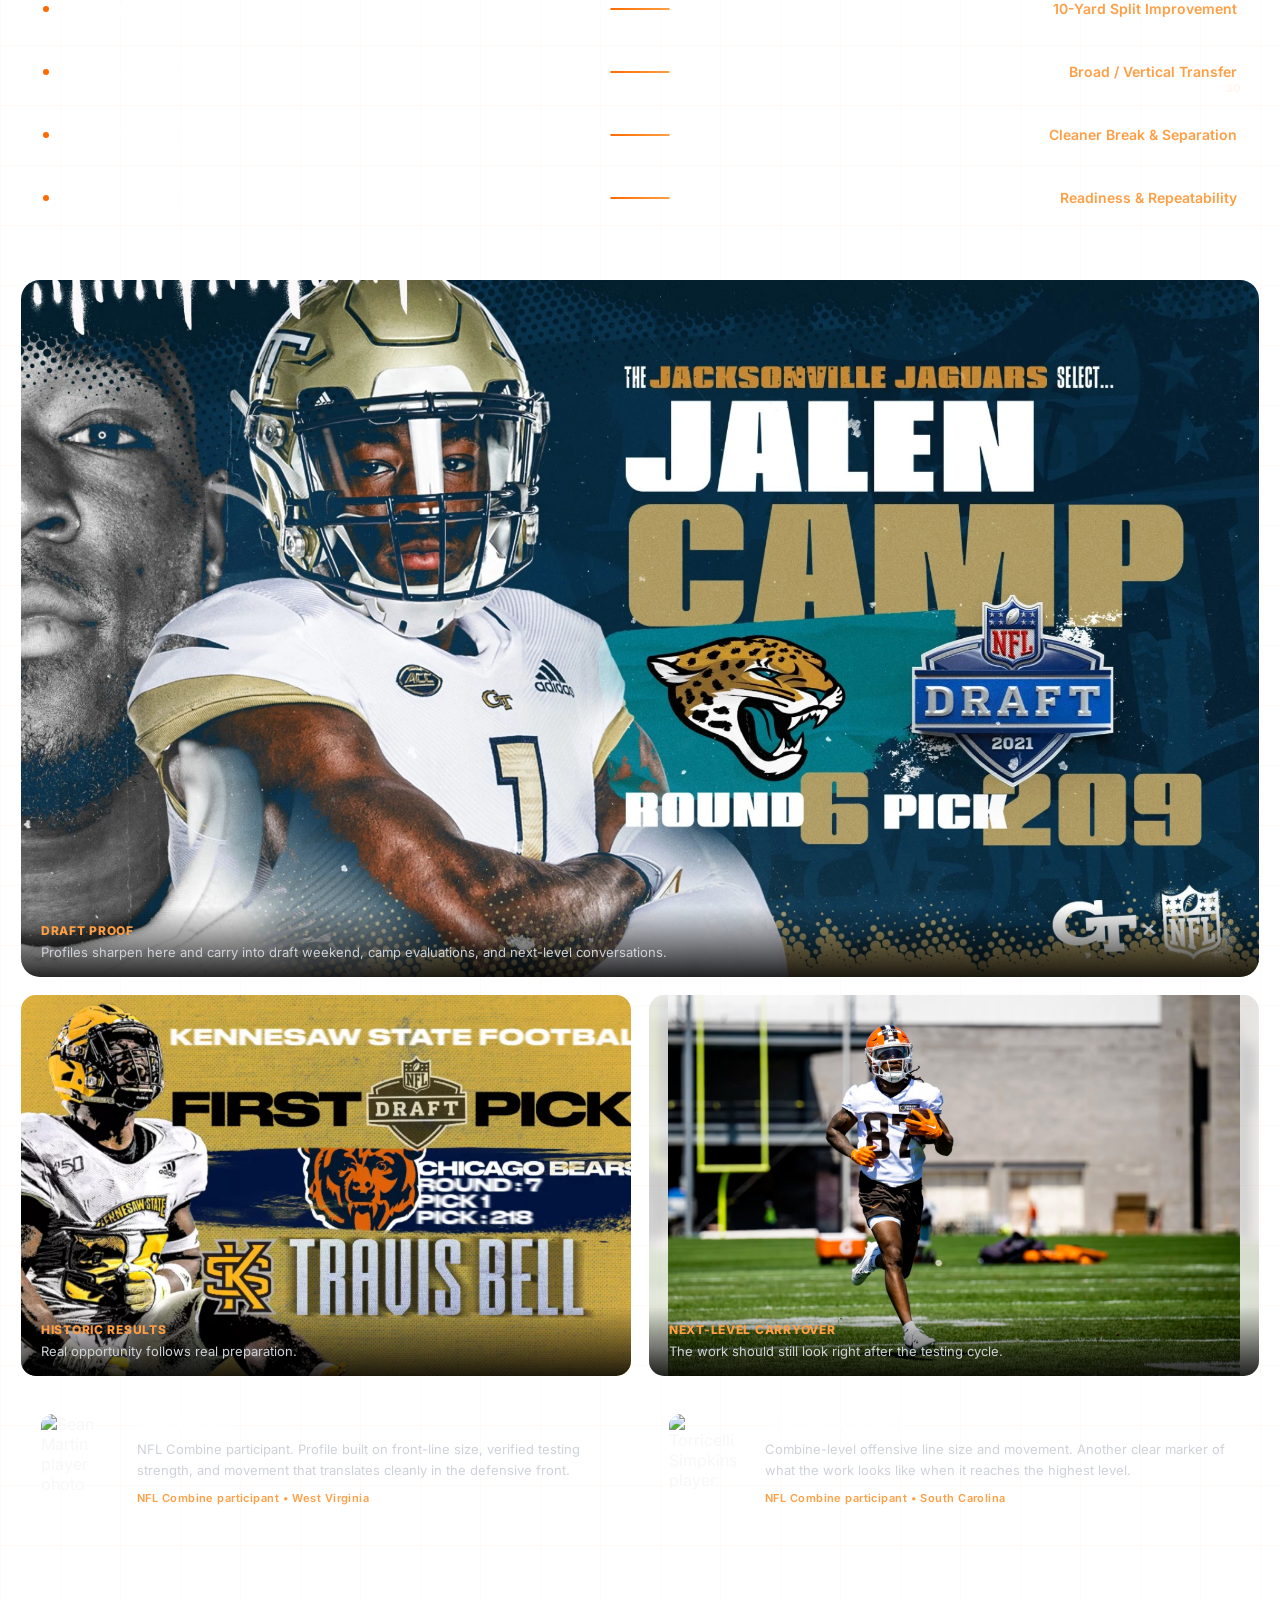
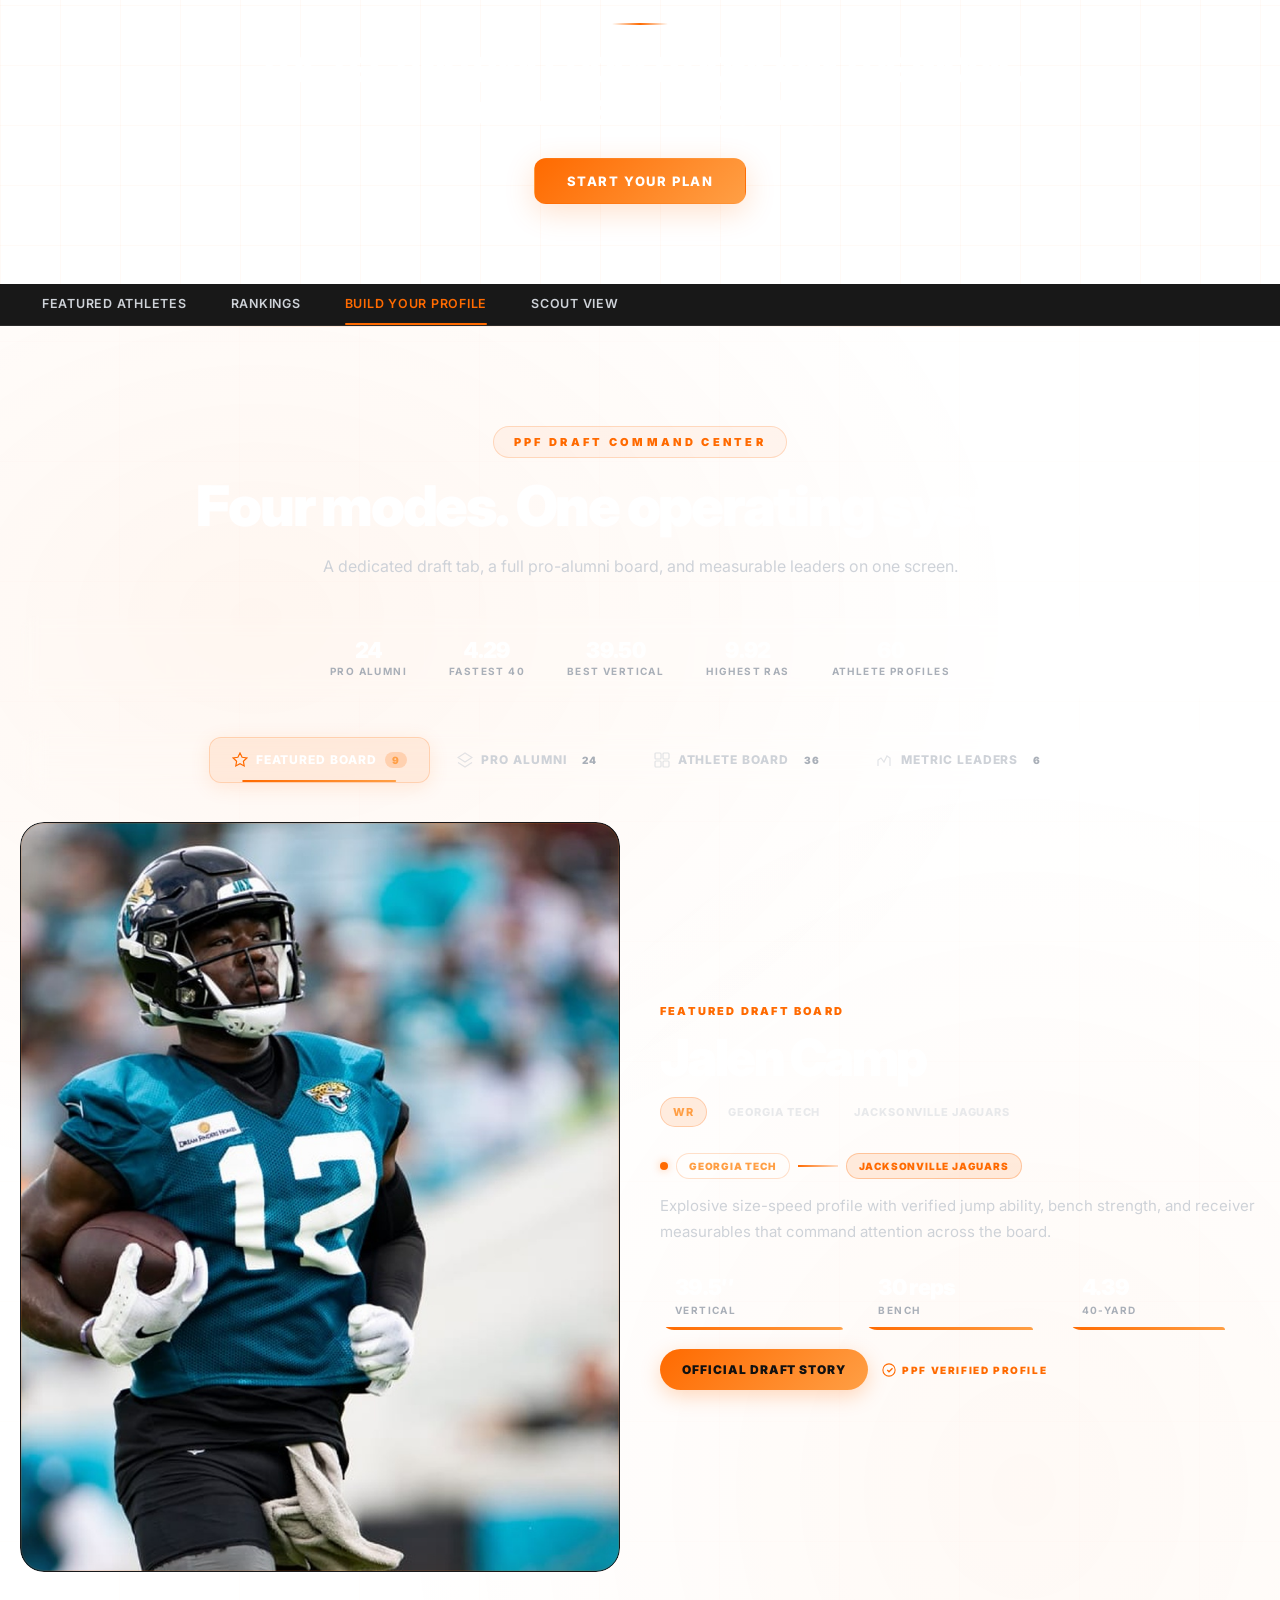
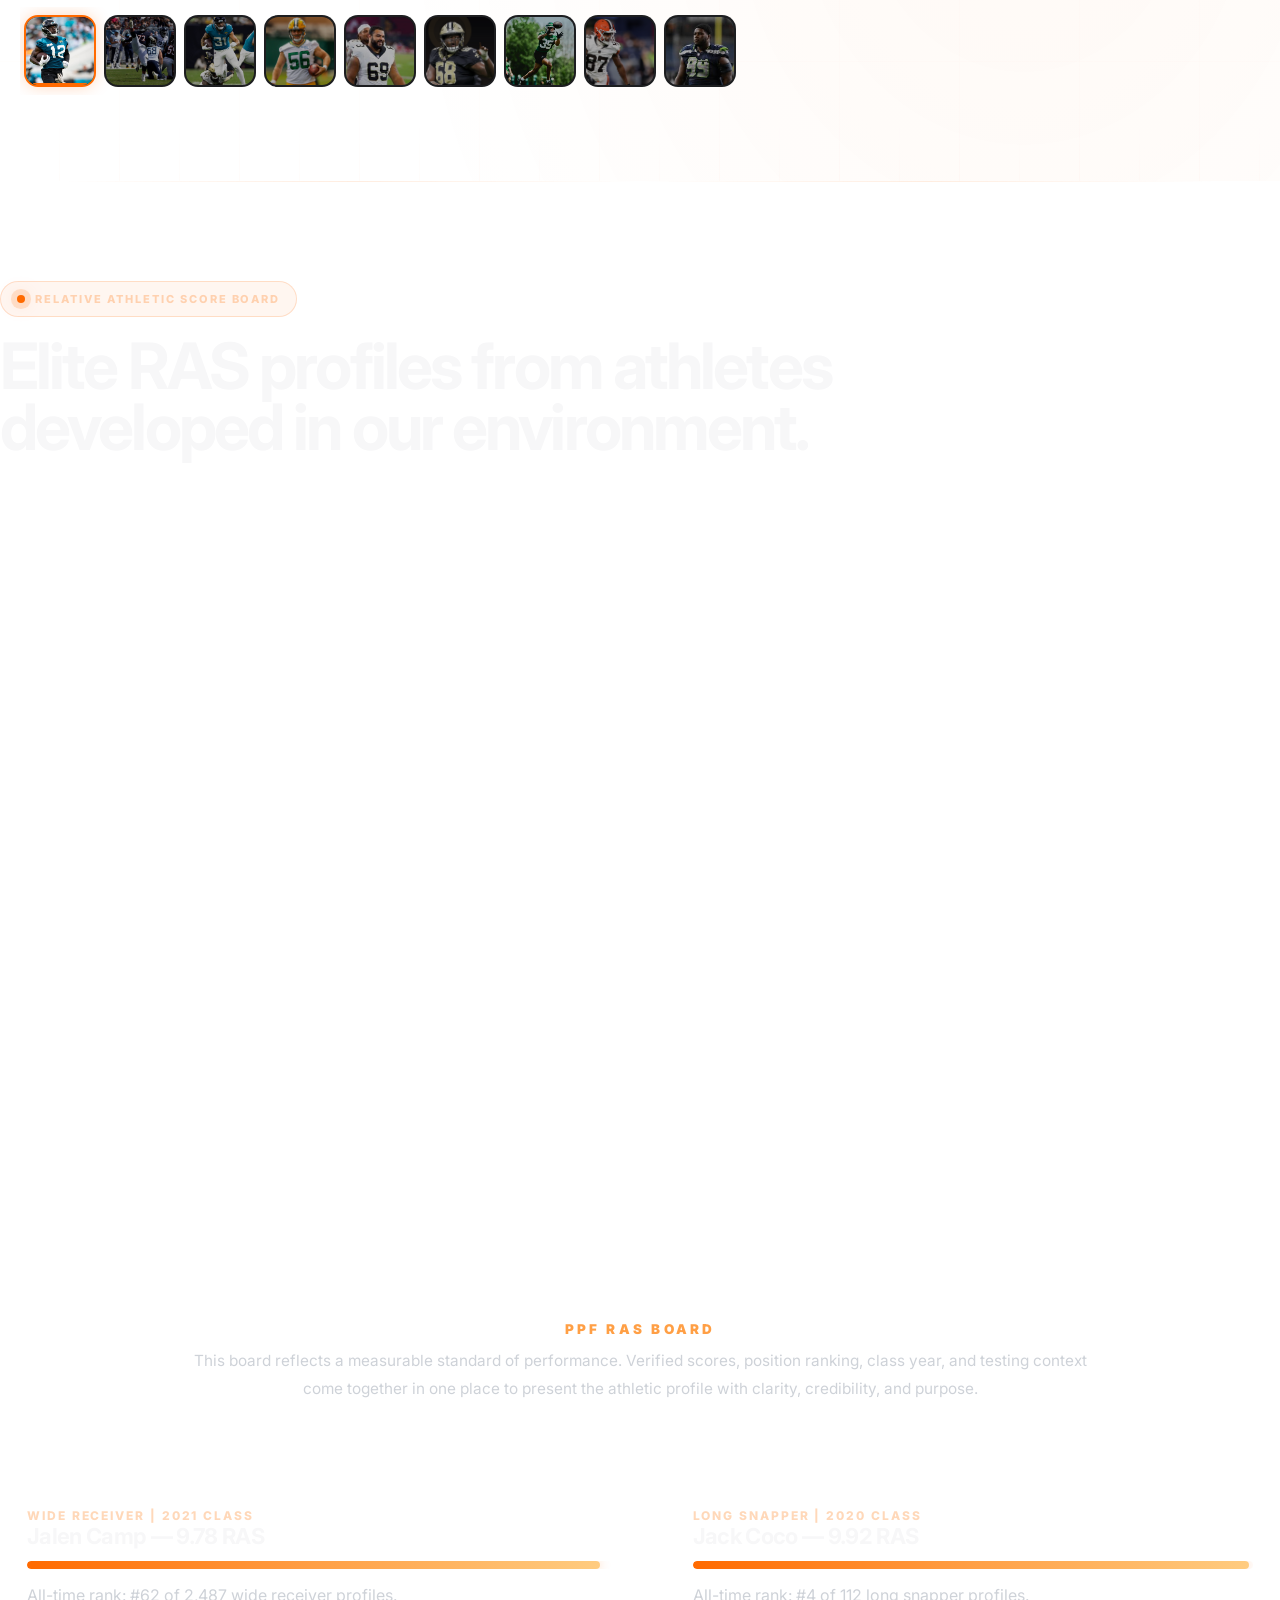
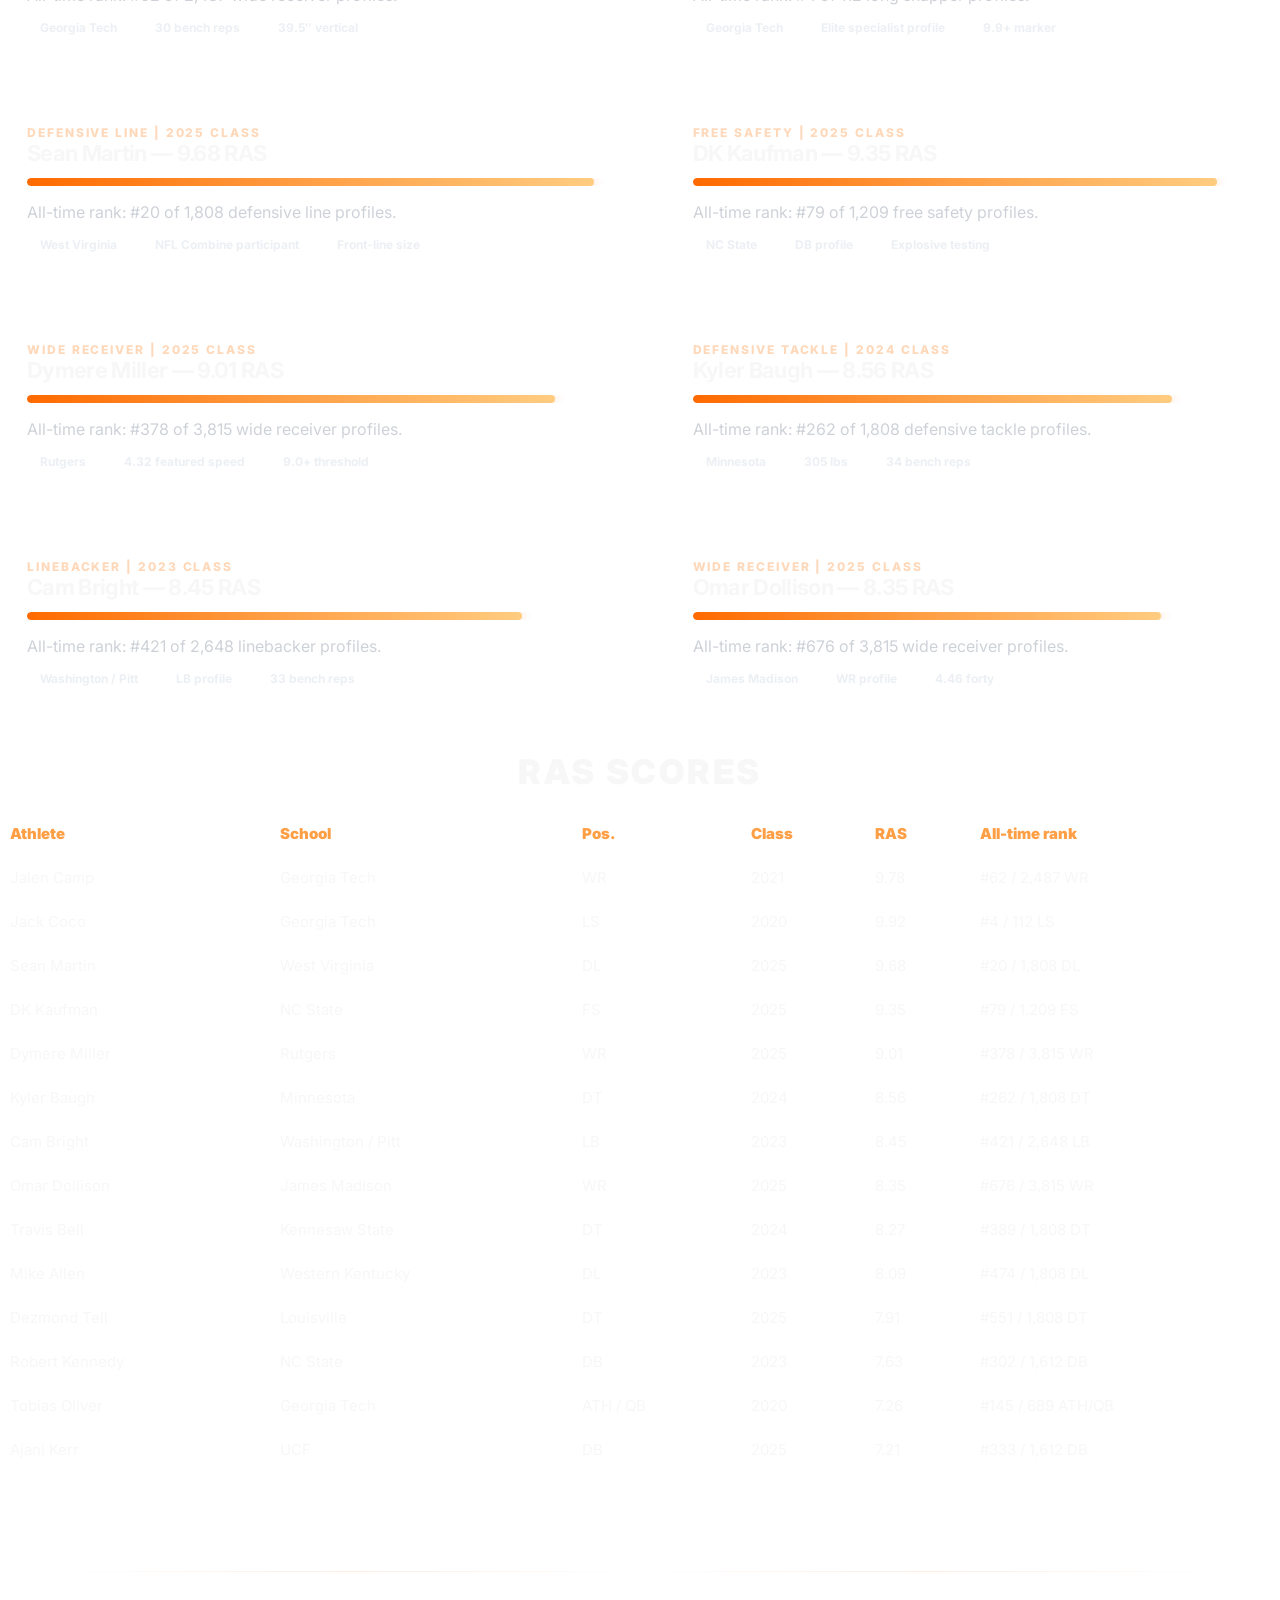
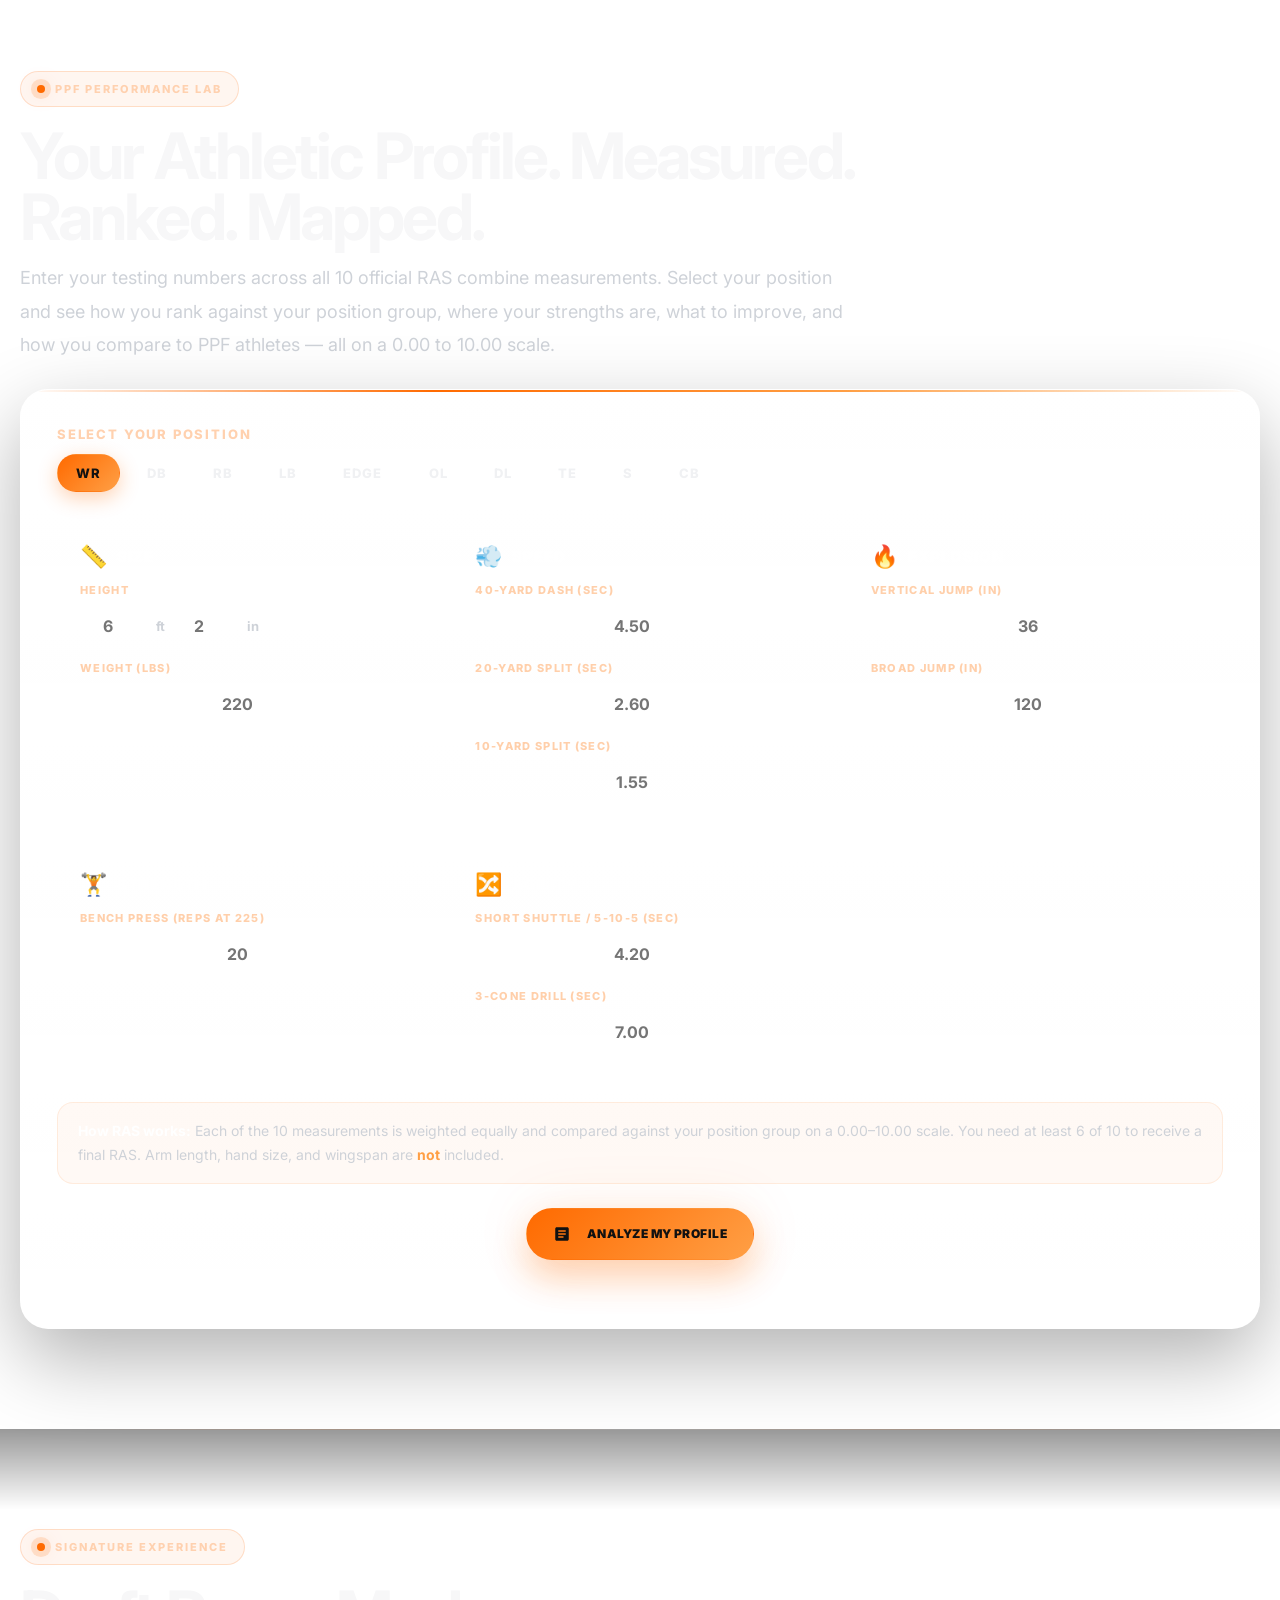
==== commit f611e0bc: "Fix ticker strip duplication for infinite scroll animation Agent-Logs-Url: https://github.com/Jamalc" ====
--- a/index.html
+++ b/index.html
@@ -2321,6 +2321,20 @@
     <span class="pos-ticker-sep" aria-hidden="true">◆</span>
     <span class="pos-ticker-item">Real Accountability</span>
     <span class="pos-ticker-sep" aria-hidden="true">◆</span>
+    <span class="pos-ticker-item">Personal Environment</span>
+    <span class="pos-ticker-sep" aria-hidden="true">◆</span>
+    <span class="pos-ticker-item">Performance That Carries</span>
+    <span class="pos-ticker-sep" aria-hidden="true">◆</span>
+    <span class="pos-ticker-item">Verified Preparation</span>
+    <span class="pos-ticker-sep" aria-hidden="true">◆</span>
+    <span class="pos-ticker-item">Position-Specific Coaching</span>
+    <span class="pos-ticker-sep" aria-hidden="true">◆</span>
+    <span class="pos-ticker-item">Testing Structure</span>
+    <span class="pos-ticker-sep" aria-hidden="true">◆</span>
+    <span class="pos-ticker-item">Real Accountability</span>
+    <span class="pos-ticker-sep" aria-hidden="true">◆</span>
+    <span class="pos-ticker-item">Personal Environment</span>
+    <span class="pos-ticker-sep" aria-hidden="true">◆</span>
     <span class="pos-ticker-item">Performance That Carries</span>
     <span class="pos-ticker-sep" aria-hidden="true">◆</span>
   </div>
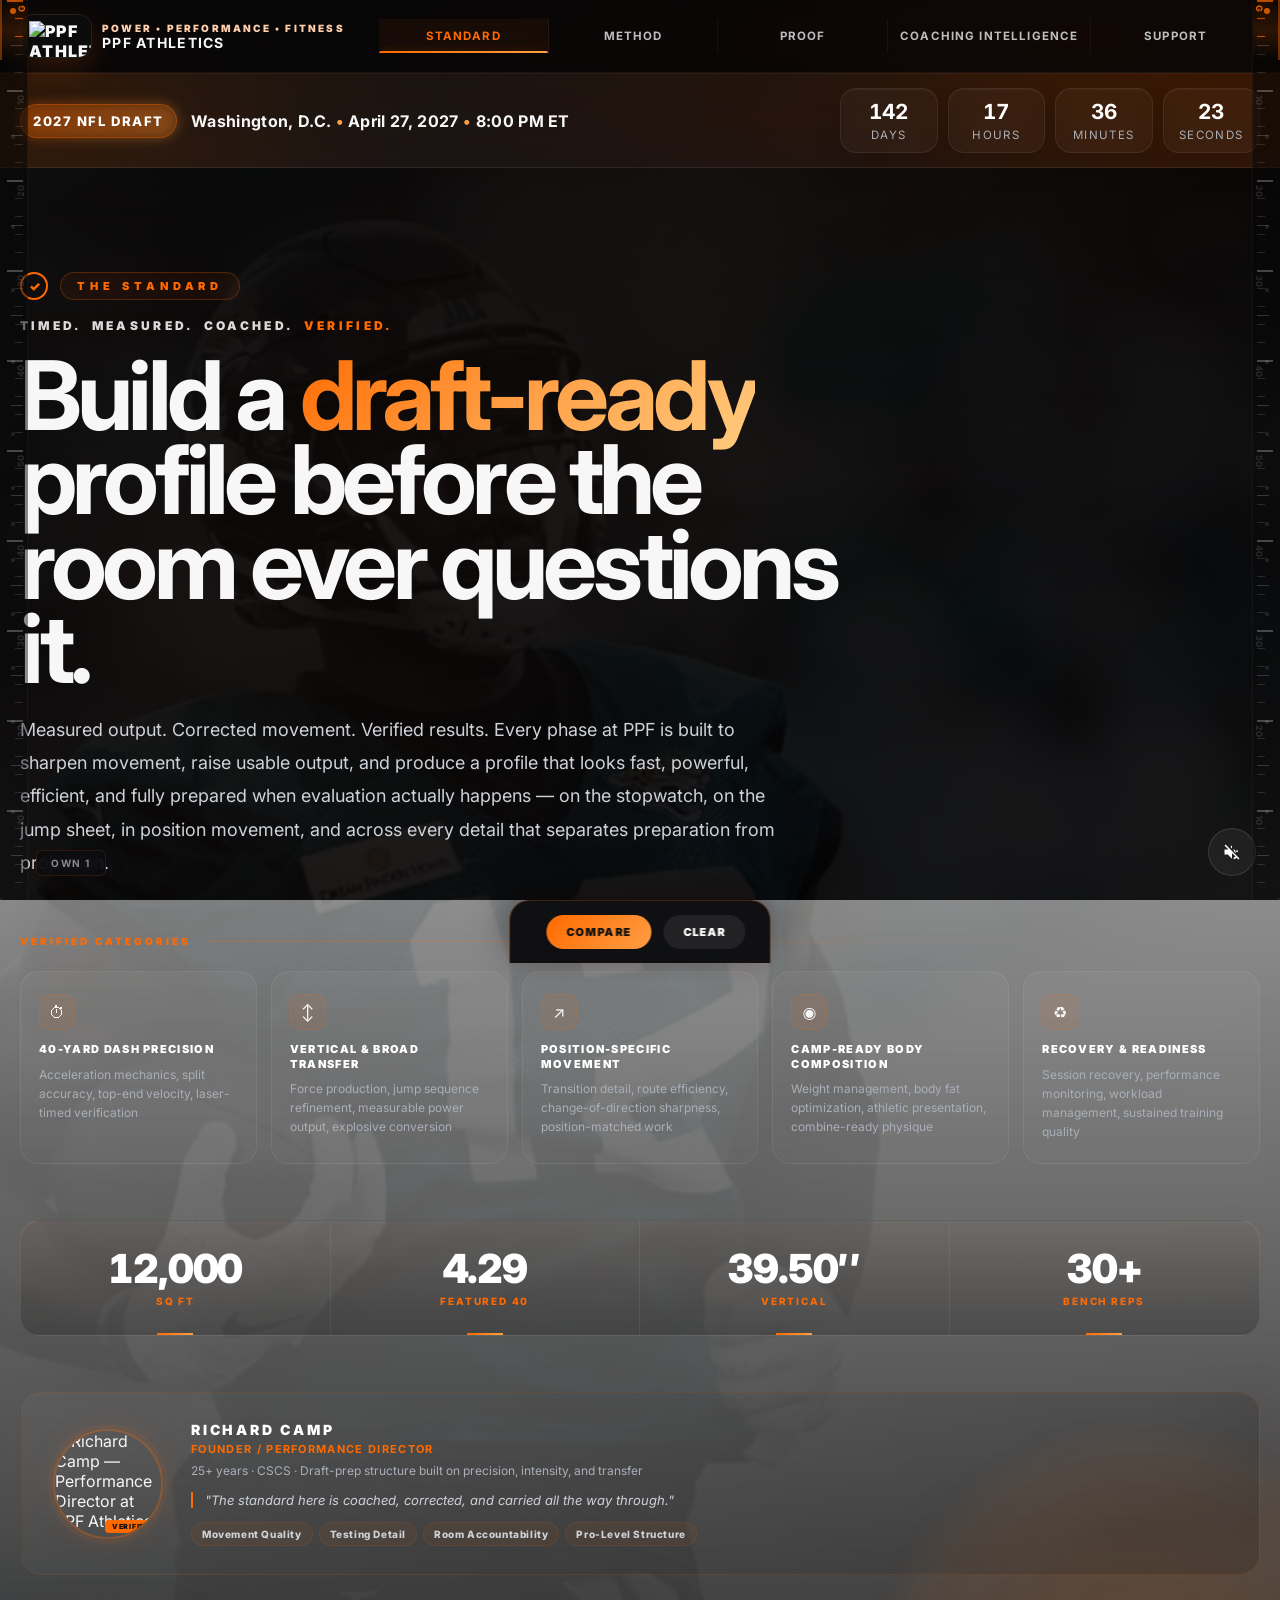
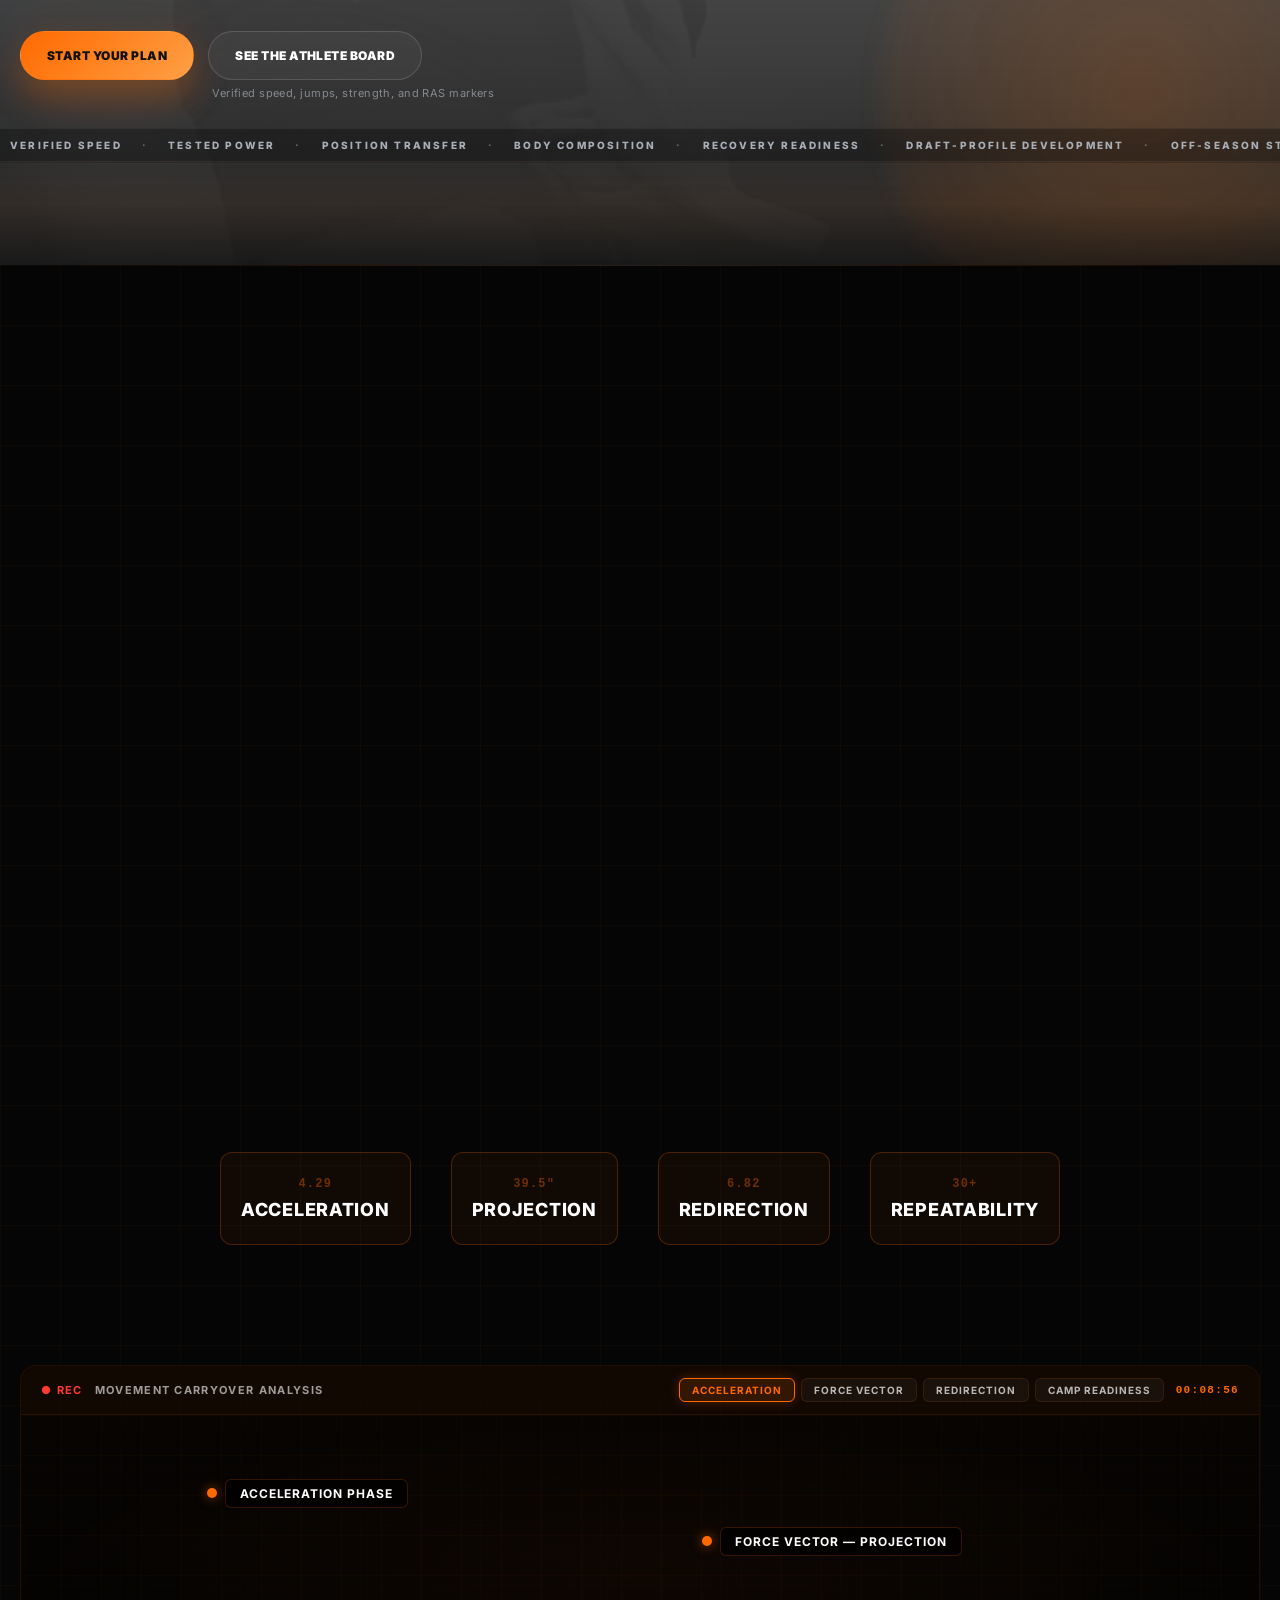
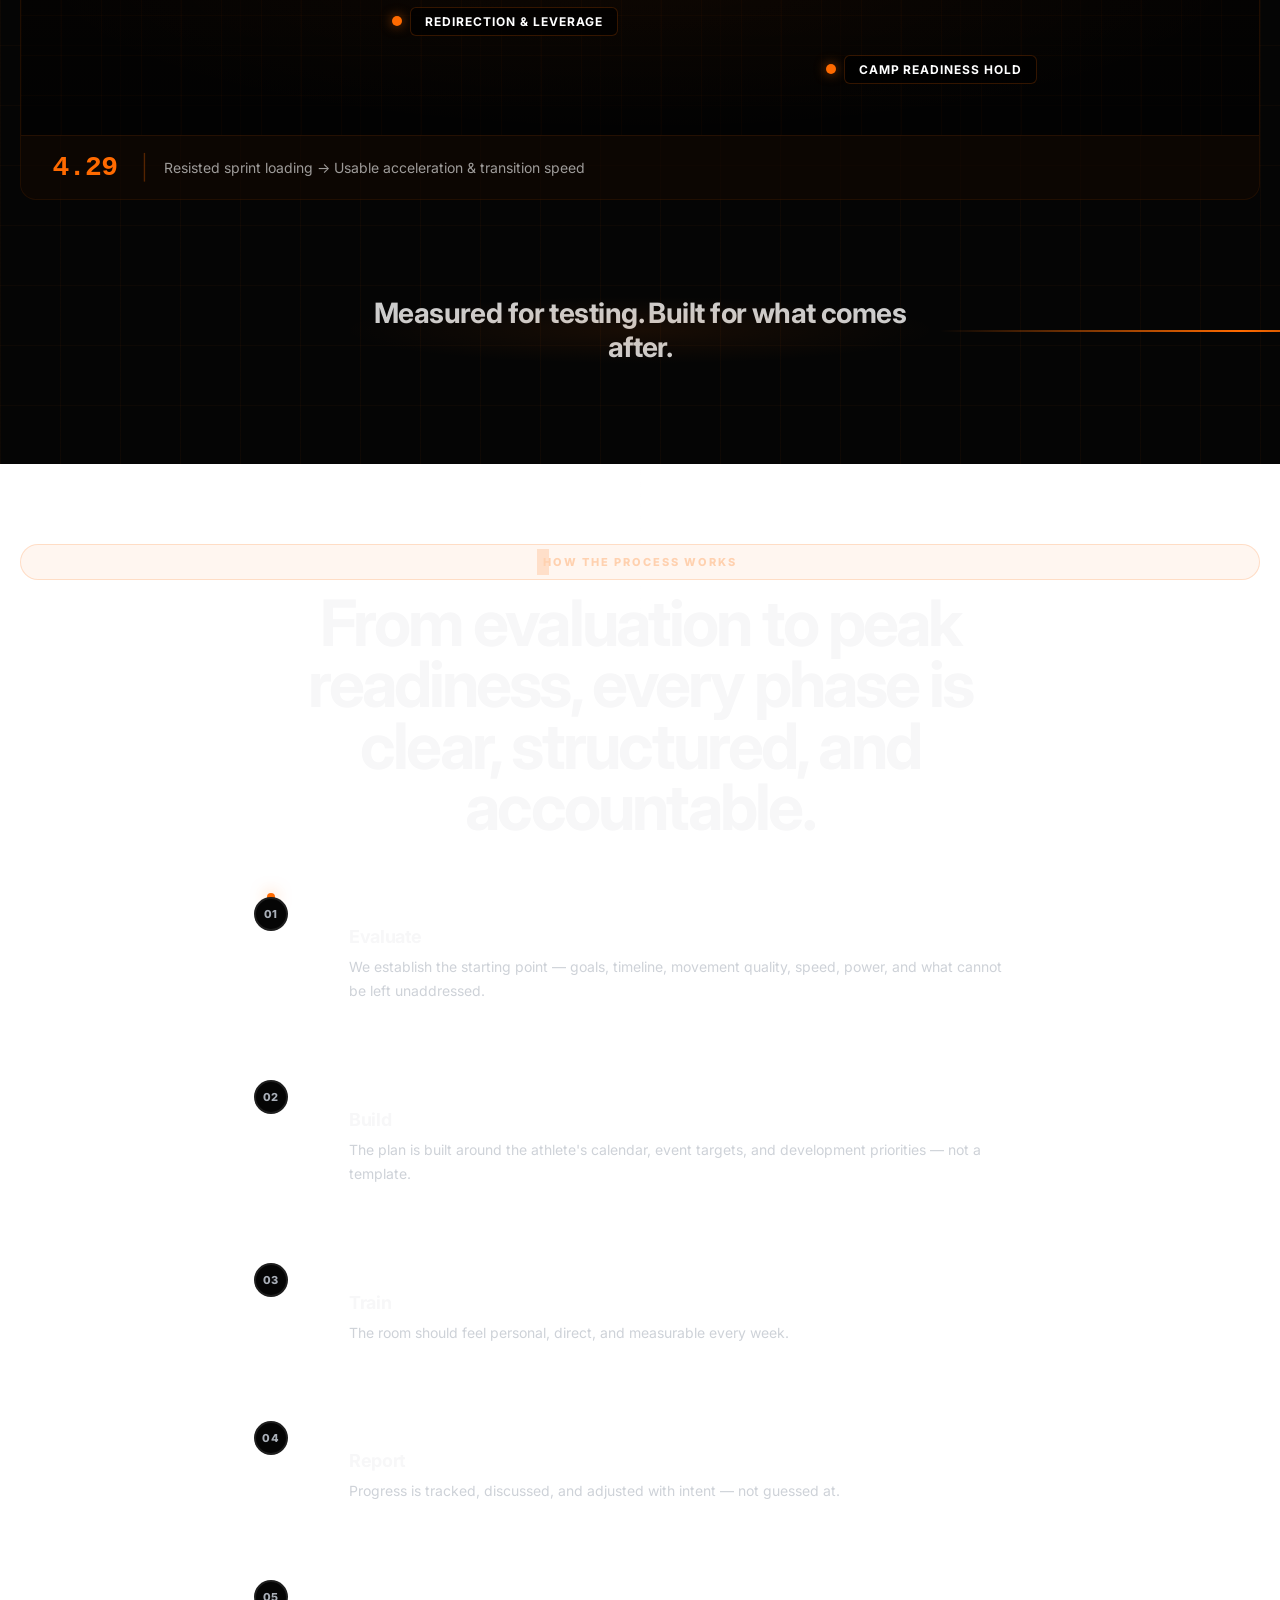
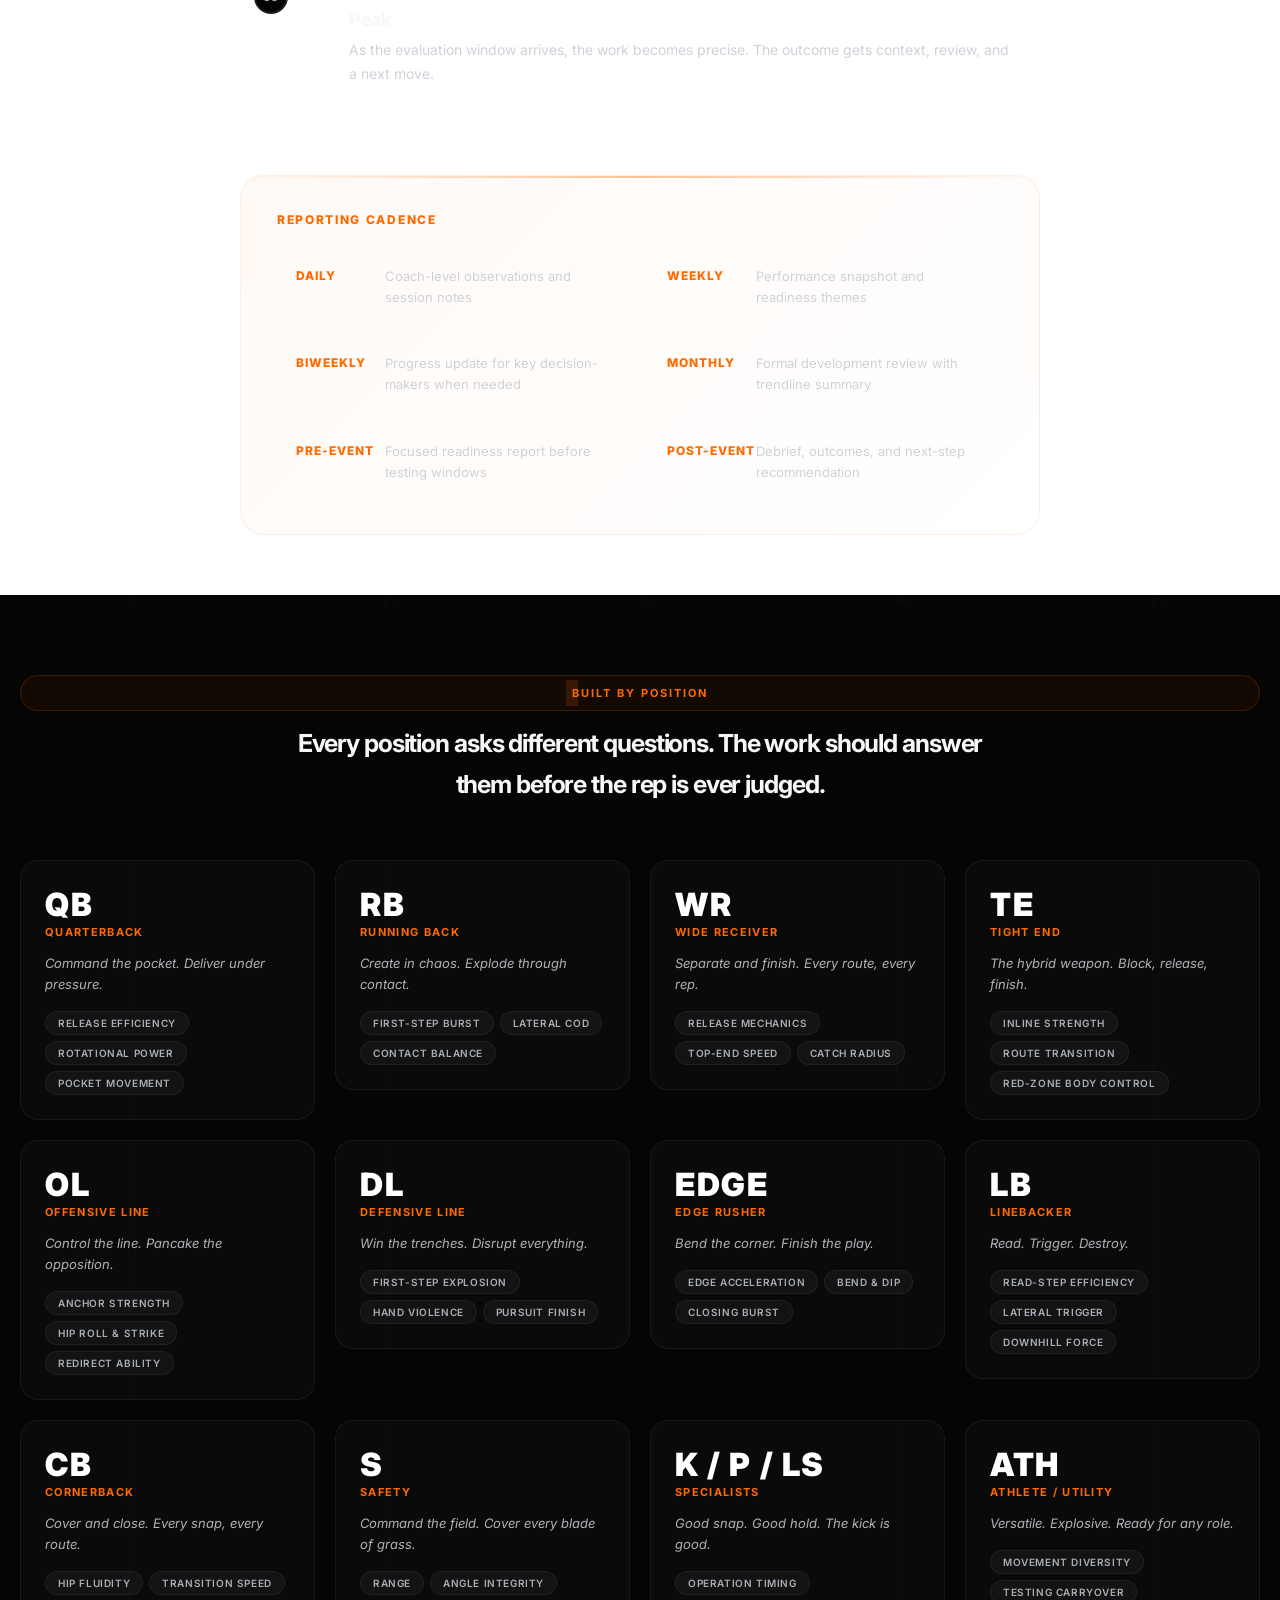
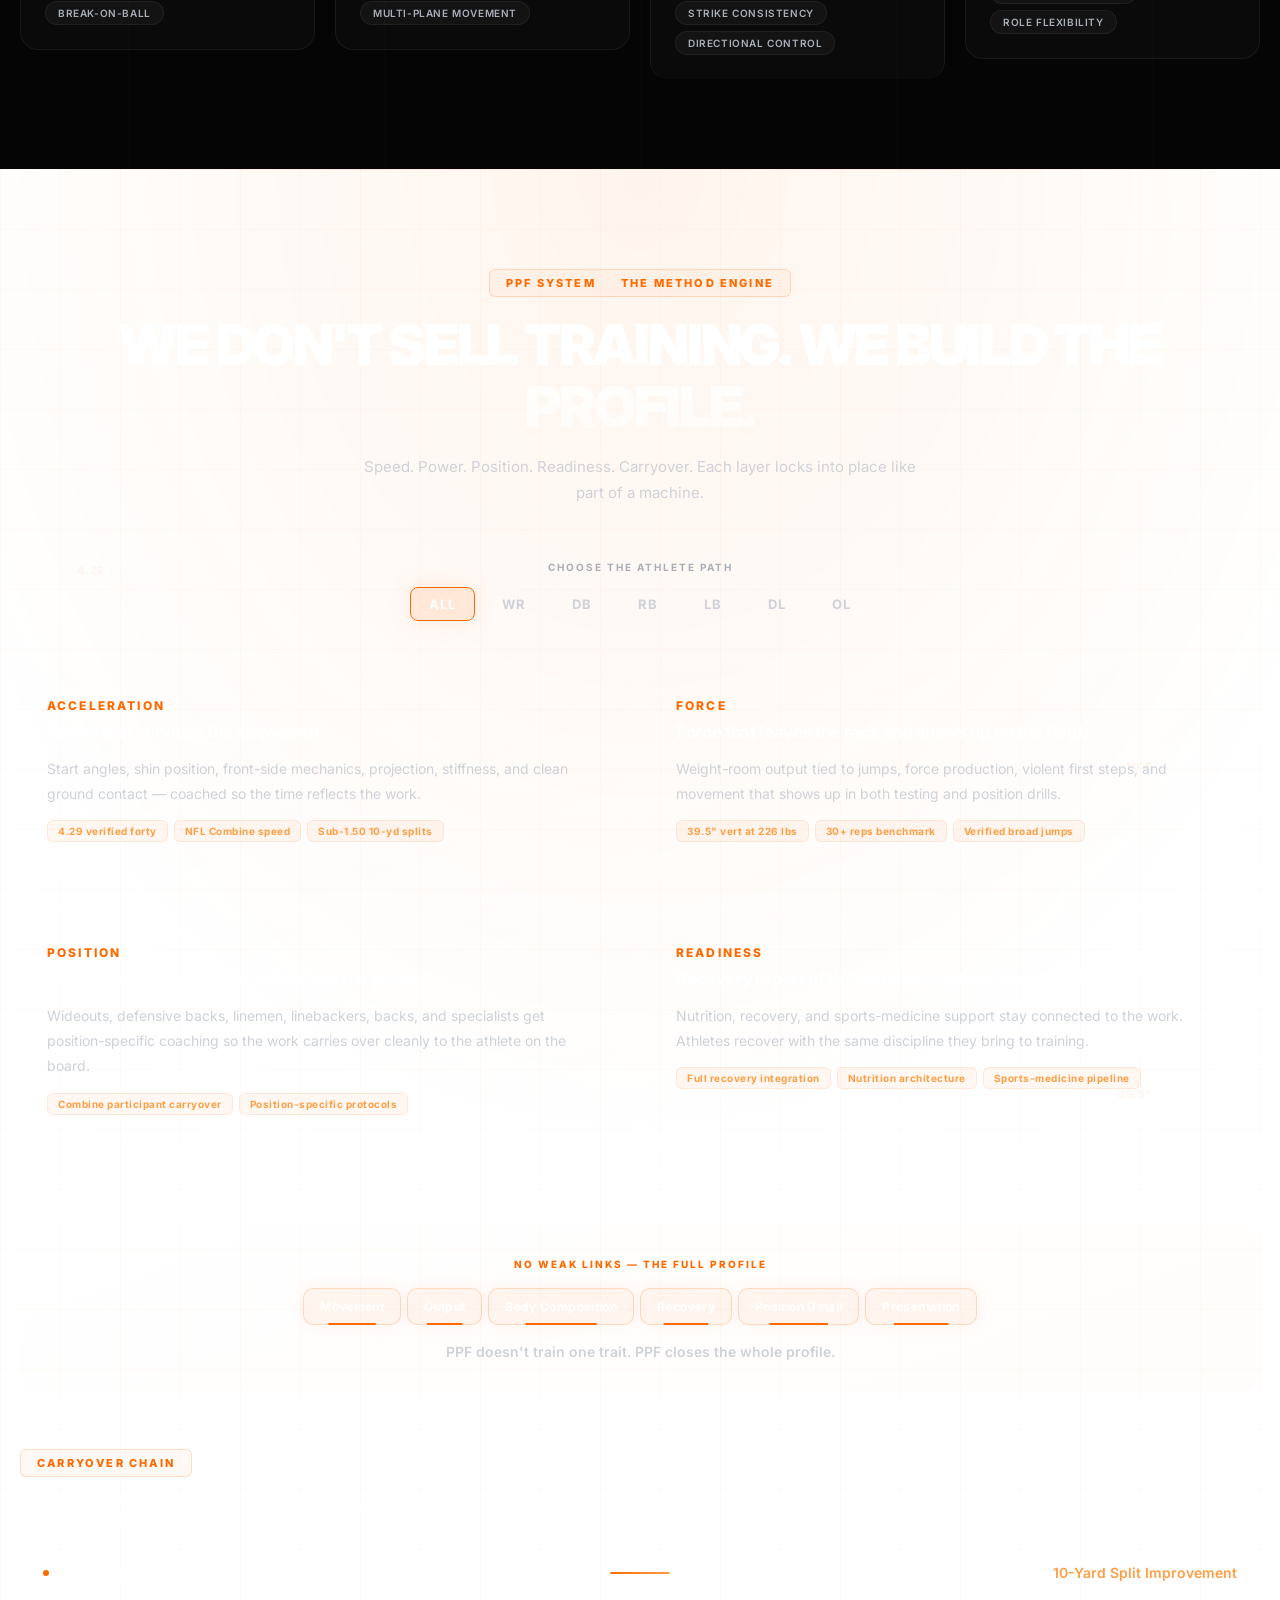
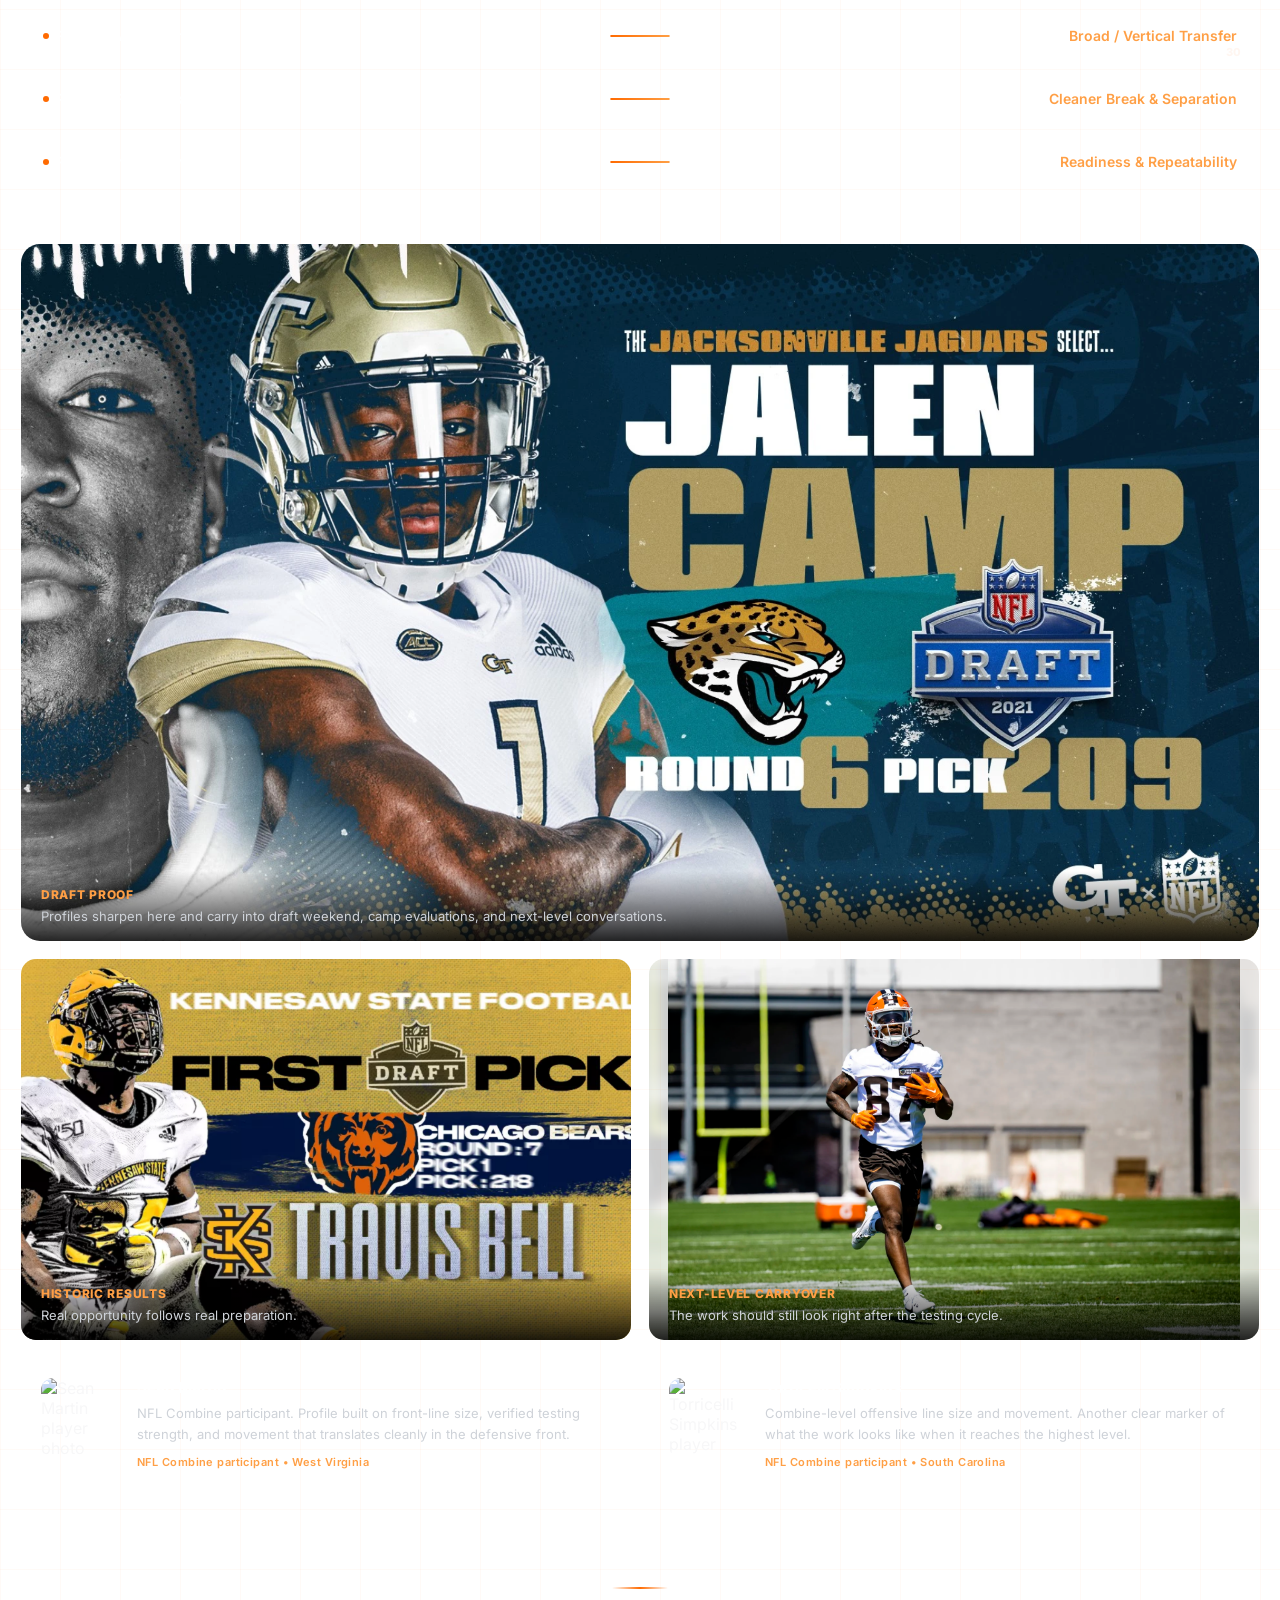
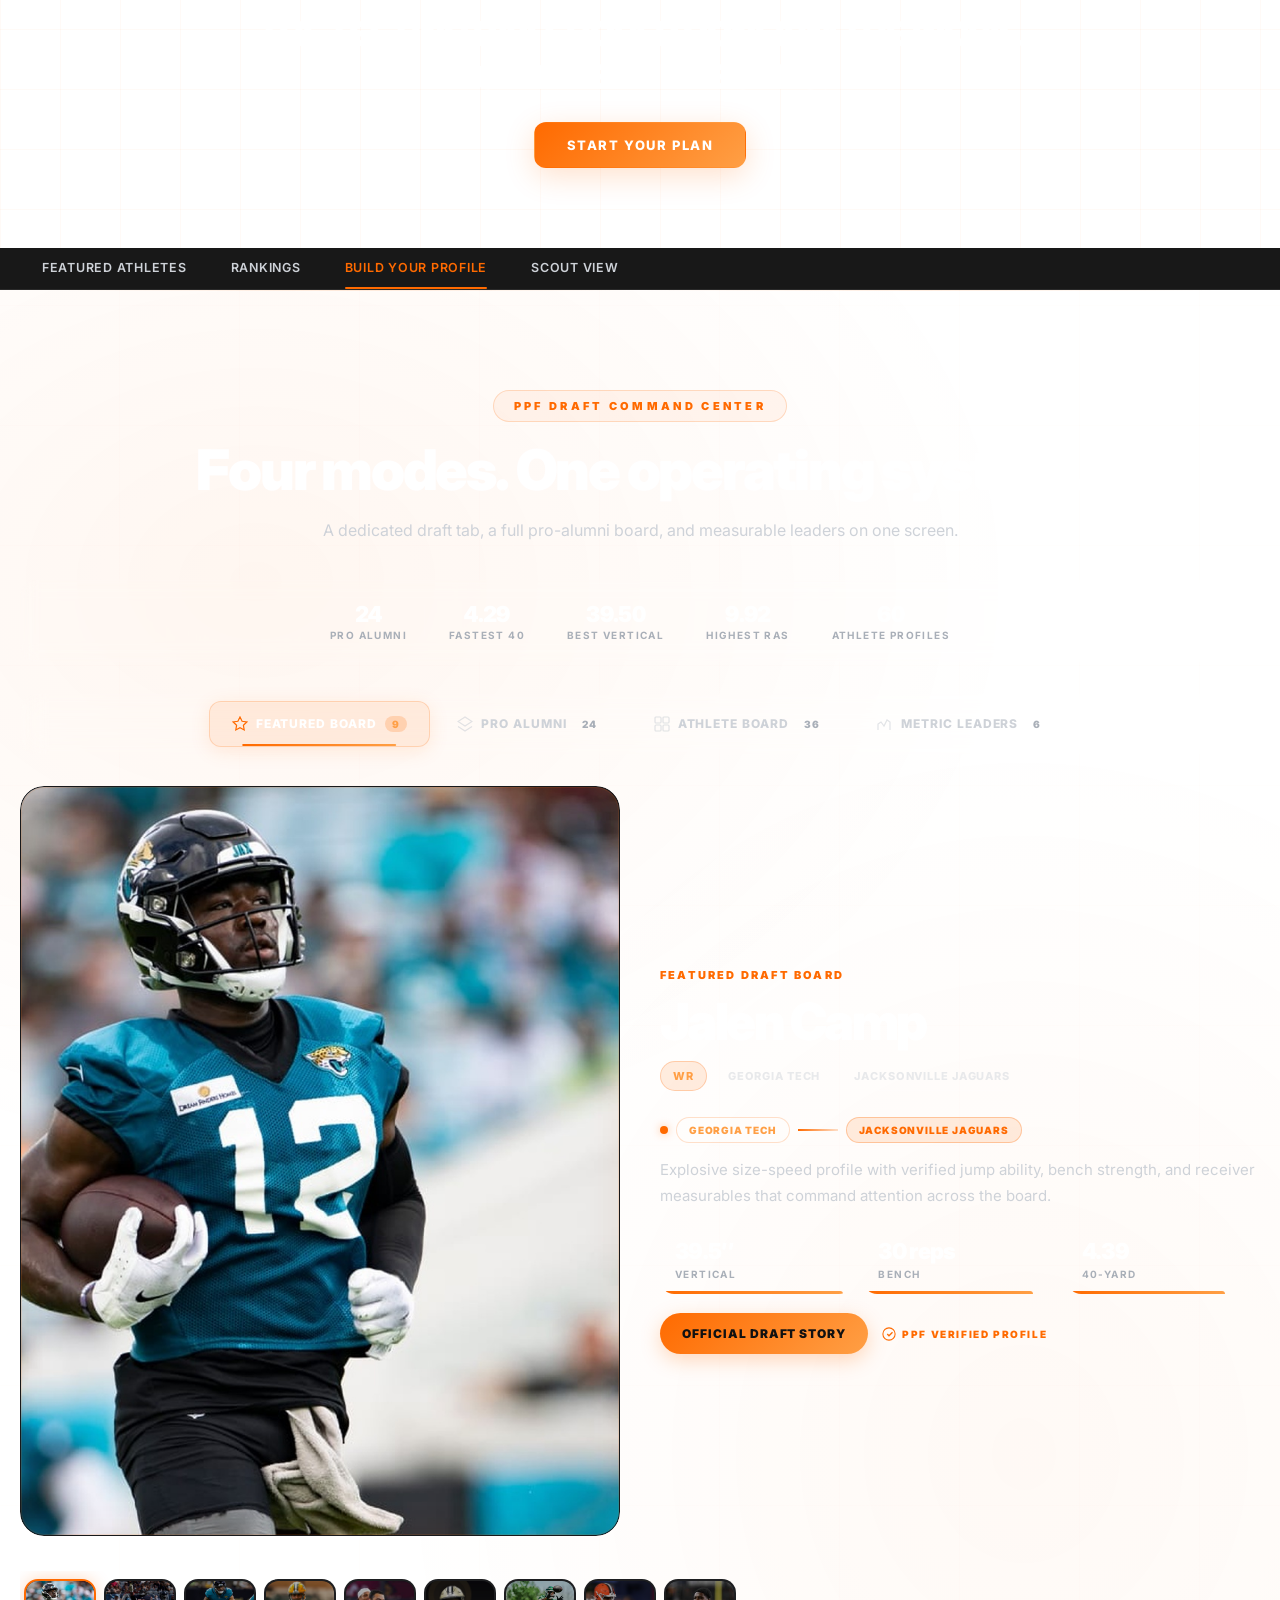
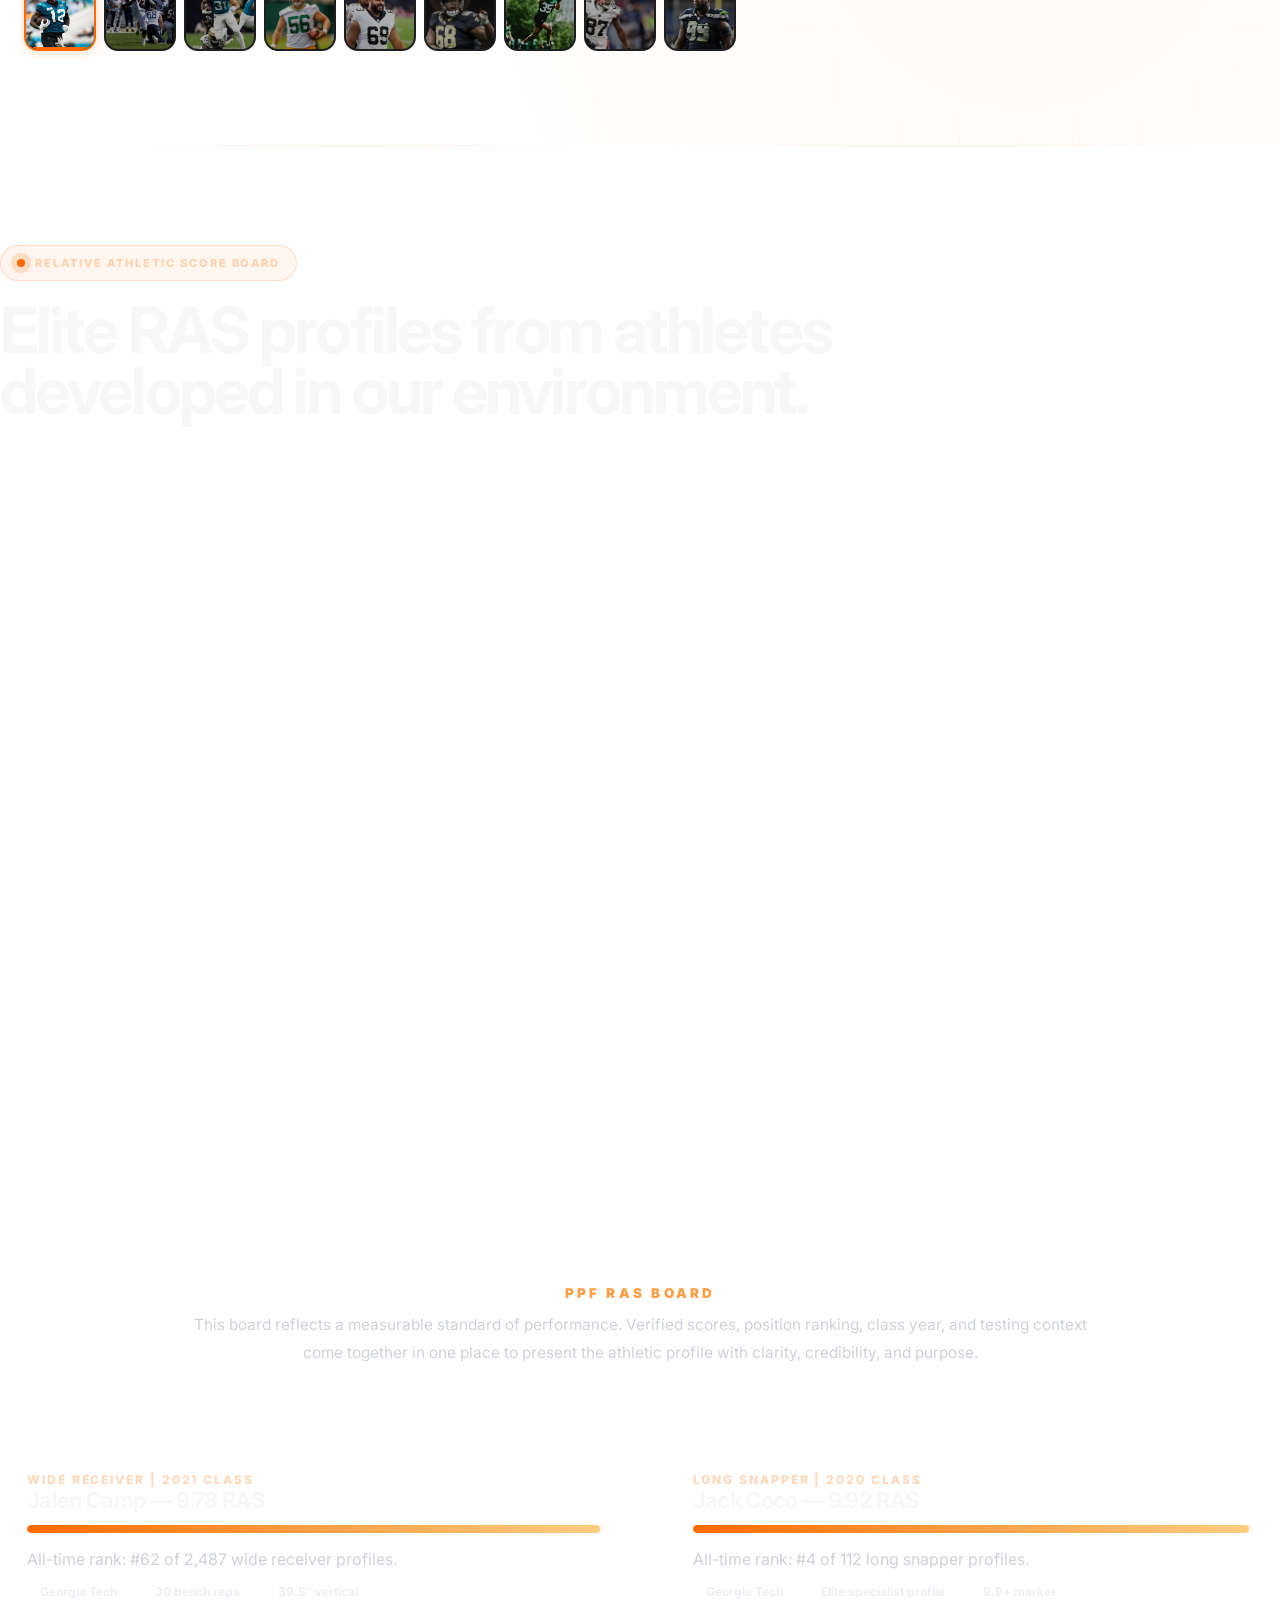
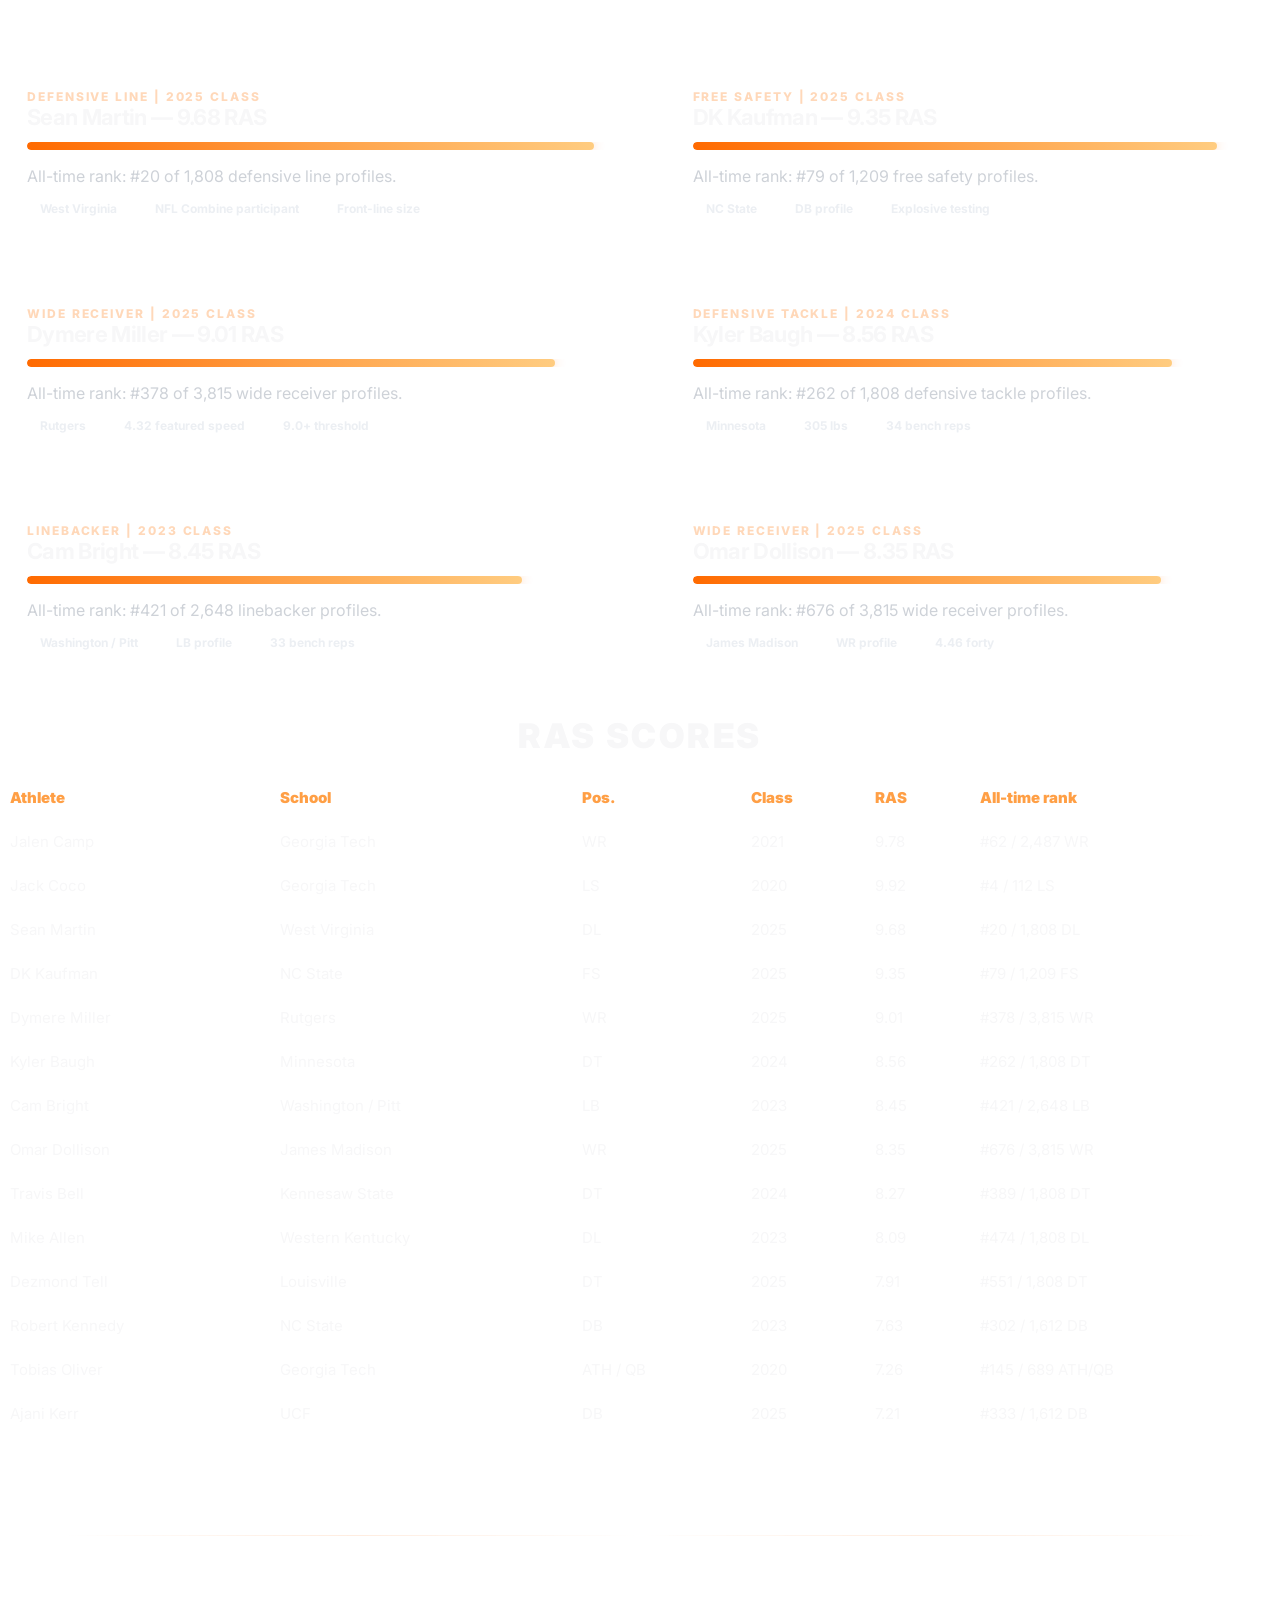
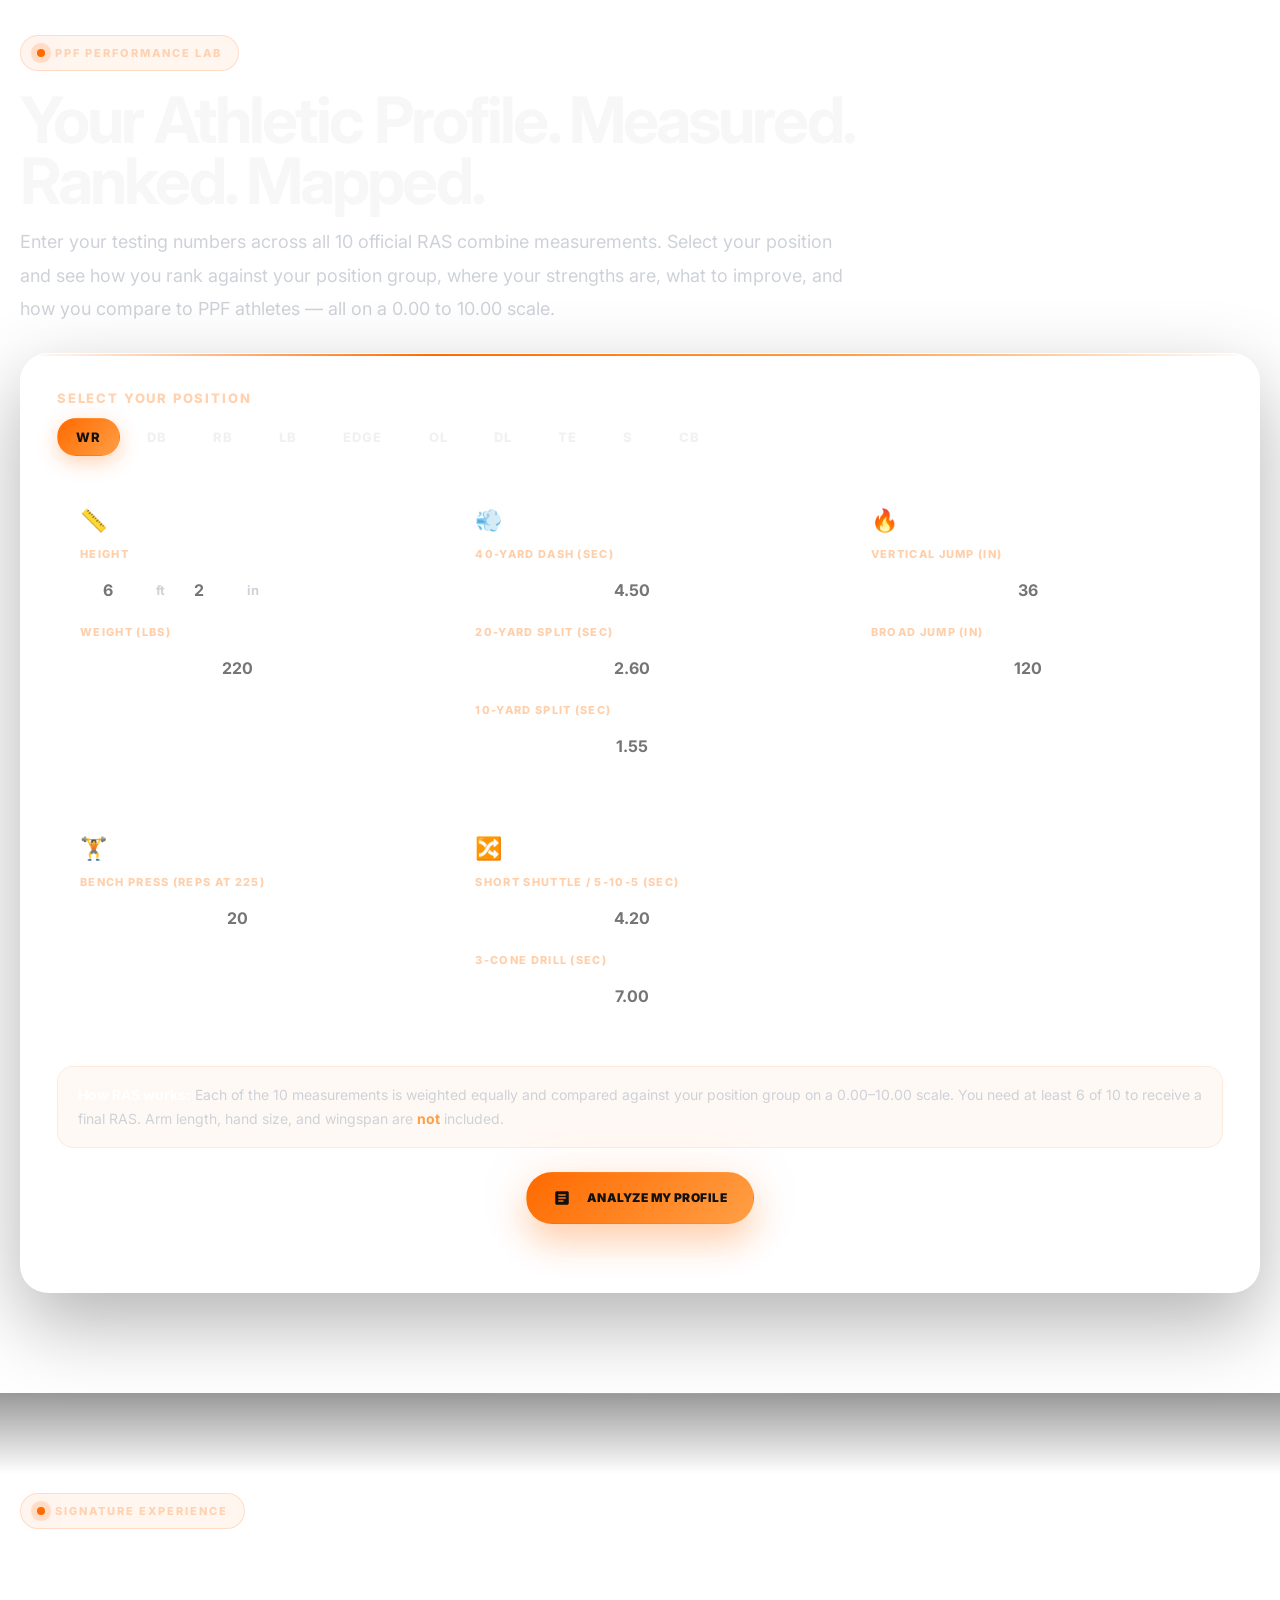
==== commit 1724ab8e: "Fix coach photos centering, update nav tabs layout and section anchors Agent-Logs-Url: https://githu" ====
--- a/index.html
+++ b/index.html
@@ -138,9 +138,8 @@
 <a href="#top">Standard</a>
 <a href="#method">Method</a>
 <a href="#proof">Proof</a>
-<a href="#coach">Staff</a>
+<a href="#coach">Coaching Intelligence</a>
 <a href="#support">Support</a>
-<a href="#apply">Apply</a>
 </div>
 <button class="nav-toggle" aria-label="Toggle navigation" aria-expanded="false"><span></span><span></span><span></span></button>
 </div>
@@ -1260,6 +1259,7 @@
     </div>
 
     <!-- Carryover Visualizer -->
+<div id="proof"></div>
     <div class="sys-carryover" id="sysCarryover">
       <span class="sys-tag-line">CARRYOVER CHAIN</span>
       <h3 class="sys-co-title">Training input → Testing output</h3>
@@ -1332,7 +1332,6 @@
   </div>
 </section>
 <!-- ═══ PROOF (Draft Board + RAS + Lab + Draft Room + Measurables) ═══ -->
-<div id="proof"></div>
 <nav class="proof-subnav" aria-label="Proof sub-navigation">
   <div class="container proof-subnav-wrap">
     <button class="proof-tab active" data-target="draft-board" type="button">Featured Athletes</button>
@@ -2546,7 +2545,7 @@
     <div class="cc-card-glow"></div>
     <div class="cc-card-edge-glow"></div>
     <div class="cc-card-portrait" data-parallax="0.03">
-      <img loading="lazy" src="Ben.Grubbs.jpeg" alt="Ben Grubbs">
+      <img loading="lazy" src="Ben.Grubbs.jpeg" alt="Ben Grubbs" style="object-position:center center">
       <div class="cc-card-scanbar"></div>
       <div class="cc-card-route-line cc-route-ol"></div>
     </div>
@@ -2606,7 +2605,7 @@
     <div class="cc-card-glow"></div>
     <div class="cc-card-edge-glow"></div>
     <div class="cc-card-portrait" data-parallax="0.03">
-      <img loading="lazy" src="Coach.Allen.jpeg" alt="Coach Allen">
+      <img loading="lazy" src="Coach.Allen.jpeg" alt="Coach Allen" style="object-position:center center">
       <div class="cc-card-scanbar"></div>
       <div class="cc-card-route-line cc-route-lb"></div>
     </div>
--- a/styles.css
+++ b/styles.css
@@ -131,23 +131,25 @@
 .brand .mark img{width:100%;height:100%;object-fit:contain;padding:6px 8px;background:#0b0b0c}
 .brand small{display:block;color:#ffcfab;font-size:10px;letter-spacing:.22em}
 .brand strong{display:block;font-size:14px}
-.nav-links{display:flex;flex-wrap:nowrap;gap:6px;overflow-x:auto;-webkit-overflow-scrolling:touch;scrollbar-width:none;-ms-overflow-style:none}
+.nav-links{display:flex;flex-wrap:nowrap;gap:0;overflow-x:auto;-webkit-overflow-scrolling:touch;scrollbar-width:none;-ms-overflow-style:none;flex:1;margin-left:20px}
 .nav-links::-webkit-scrollbar{display:none}
 .nav-links a{
-  font-size:10.5px;font-weight:700;color:#f0f1f3;opacity:.78;white-space:nowrap;
-  transition:color .3s var(--ease-out-expo),opacity .3s var(--ease-out-expo);position:relative;
-  padding:4px 0;
-}
+  flex:1;font-size:11.5px;font-weight:700;color:#f0f1f3;opacity:.78;white-space:nowrap;
+  transition:color .3s var(--ease-out-expo),opacity .3s var(--ease-out-expo),background .3s var(--ease-out-expo);position:relative;
+  padding:10px 12px;text-align:center;text-transform:uppercase;letter-spacing:.1em;
+  border-right:1px solid rgba(255,255,255,.06);
+}
+.nav-links a:last-child{border-right:none}
 .nav-links a::after{
-  content:"";position:absolute;bottom:-4px;left:50%;width:0;height:2px;
-  background:linear-gradient(90deg,var(--orange),var(--orange2));border-radius:2px;transform:translateX(-50%);
+  content:"";position:absolute;bottom:0;left:0;width:0;height:2px;
+  background:linear-gradient(90deg,var(--orange),var(--orange2));border-radius:2px 2px 0 0;
   transition:width .3s var(--ease-out-expo);
   box-shadow:0 0 8px rgba(255,106,0,.3);
 }
-.nav-links a:hover{opacity:1;color:#fff}
-.nav-links a:hover::after{width:70%}
-.nav-links a.active{opacity:1;color:var(--orange)}
-.nav-links a.active::after{width:80%}
+.nav-links a:hover{opacity:1;color:#fff;background:rgba(255,255,255,.04)}
+.nav-links a:hover::after{width:100%}
+.nav-links a.active{opacity:1;color:var(--orange);background:rgba(255,106,0,.06)}
+.nav-links a.active::after{width:100%}
 
 /* Mobile nav toggle */
 .nav-toggle{
@@ -4009,12 +4011,12 @@
   .nav-toggle{display:inline-flex}
   .nav-inner{position:relative;gap:14px;flex-wrap:wrap}
   .nav-links{
-    width:100%;display:grid;grid-template-columns:1fr;gap:8px;
+    width:100%;display:grid;grid-template-columns:1fr;gap:8px;margin-left:0;flex:none;
     max-height:0;overflow:hidden;opacity:0;transform:translateY(-8px);pointer-events:none;
     transition:max-height .28s ease,opacity .22s ease,transform .22s ease,padding-top .22s ease;
   }
   .nav.menu-open .nav-links{max-height:520px;opacity:1;transform:translateY(0);pointer-events:auto;padding-top:10px}
-  .nav-links a{width:100%;padding:12px 14px;border:1px solid rgba(255,255,255,.08);border-radius:14px;background:rgba(255,255,255,.03)}
+  .nav-links a{width:100%;padding:12px 14px;border:1px solid rgba(255,255,255,.08);border-right:none;border-radius:14px;background:rgba(255,255,255,.03);text-align:left}
   .nav-links a::after{display:none}
   .ts-cta-row,.tabs,.actions,.meta{flex-wrap:wrap}
   .grid,.grid-2,.performance-services-grid,.service-detail-grid,.support-grid,.metrics-grid,.contact-grid,.stats-grid{grid-template-columns:1fr!important}
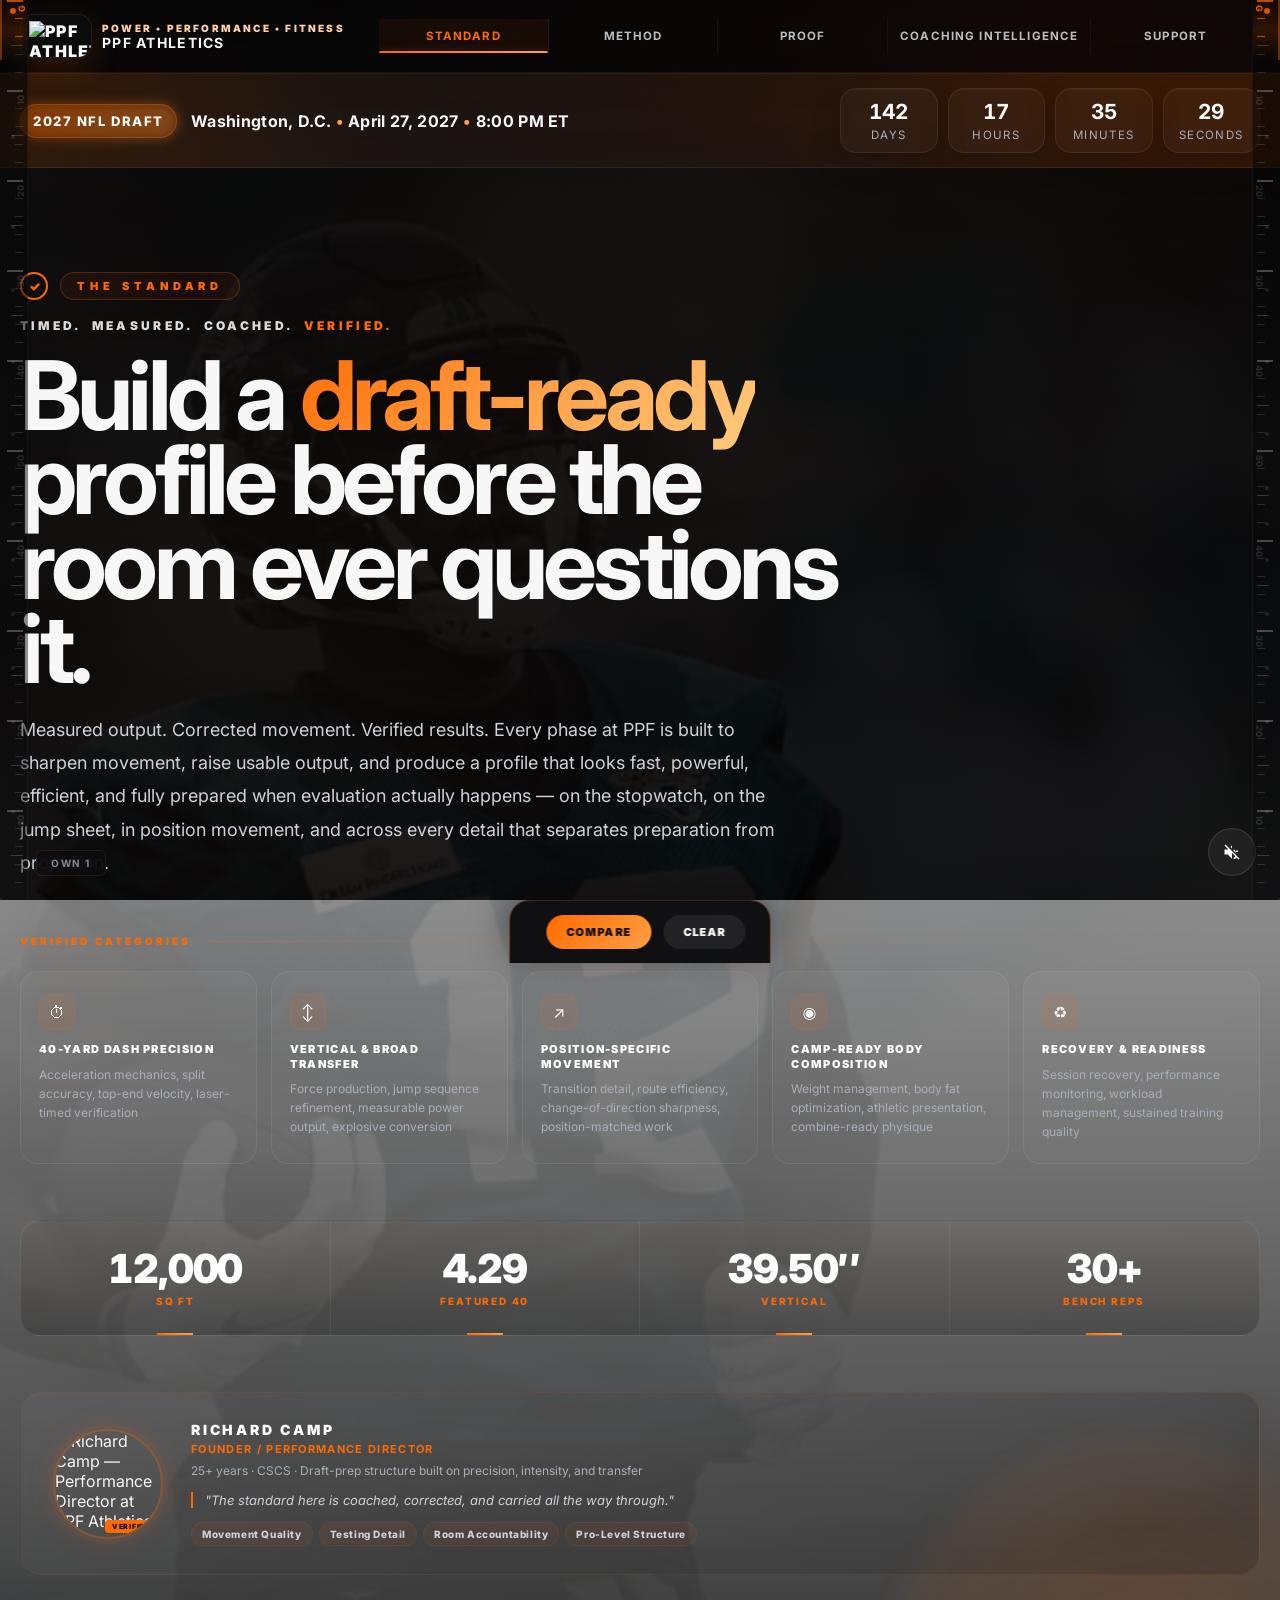
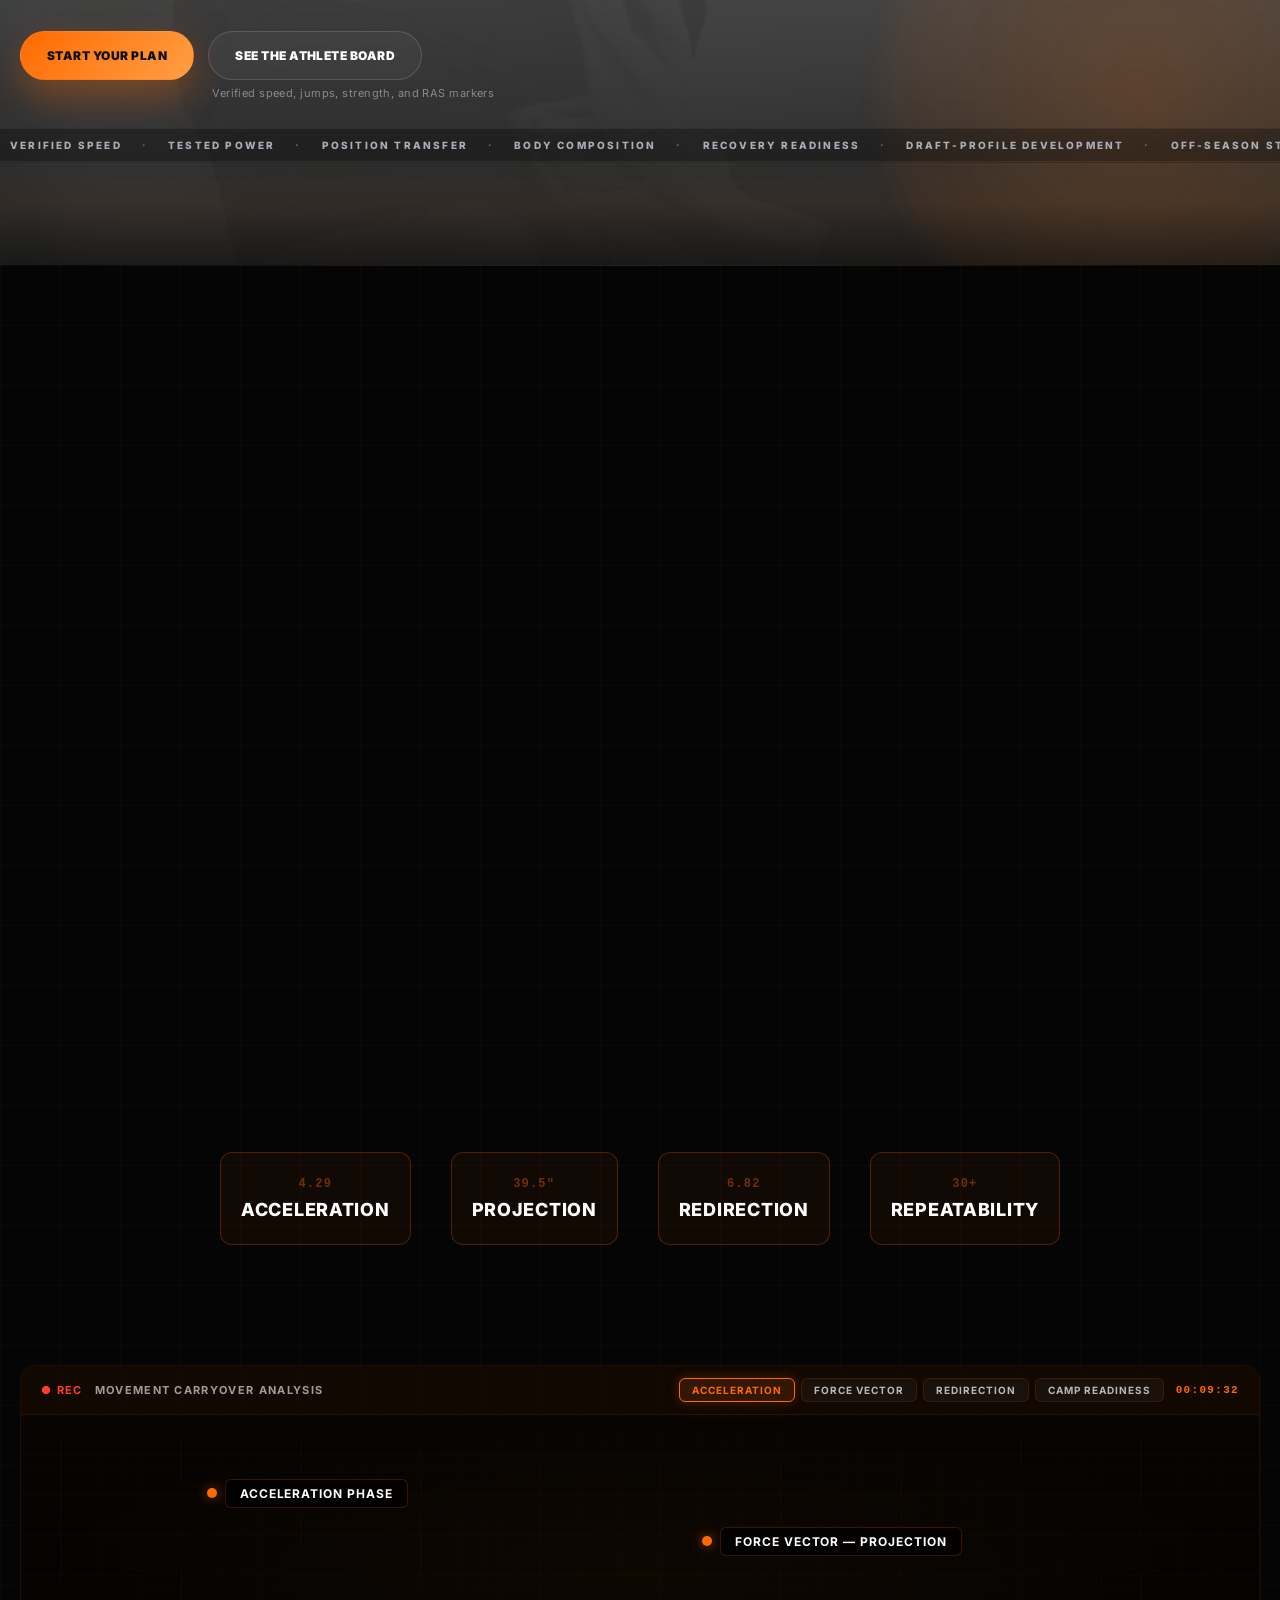
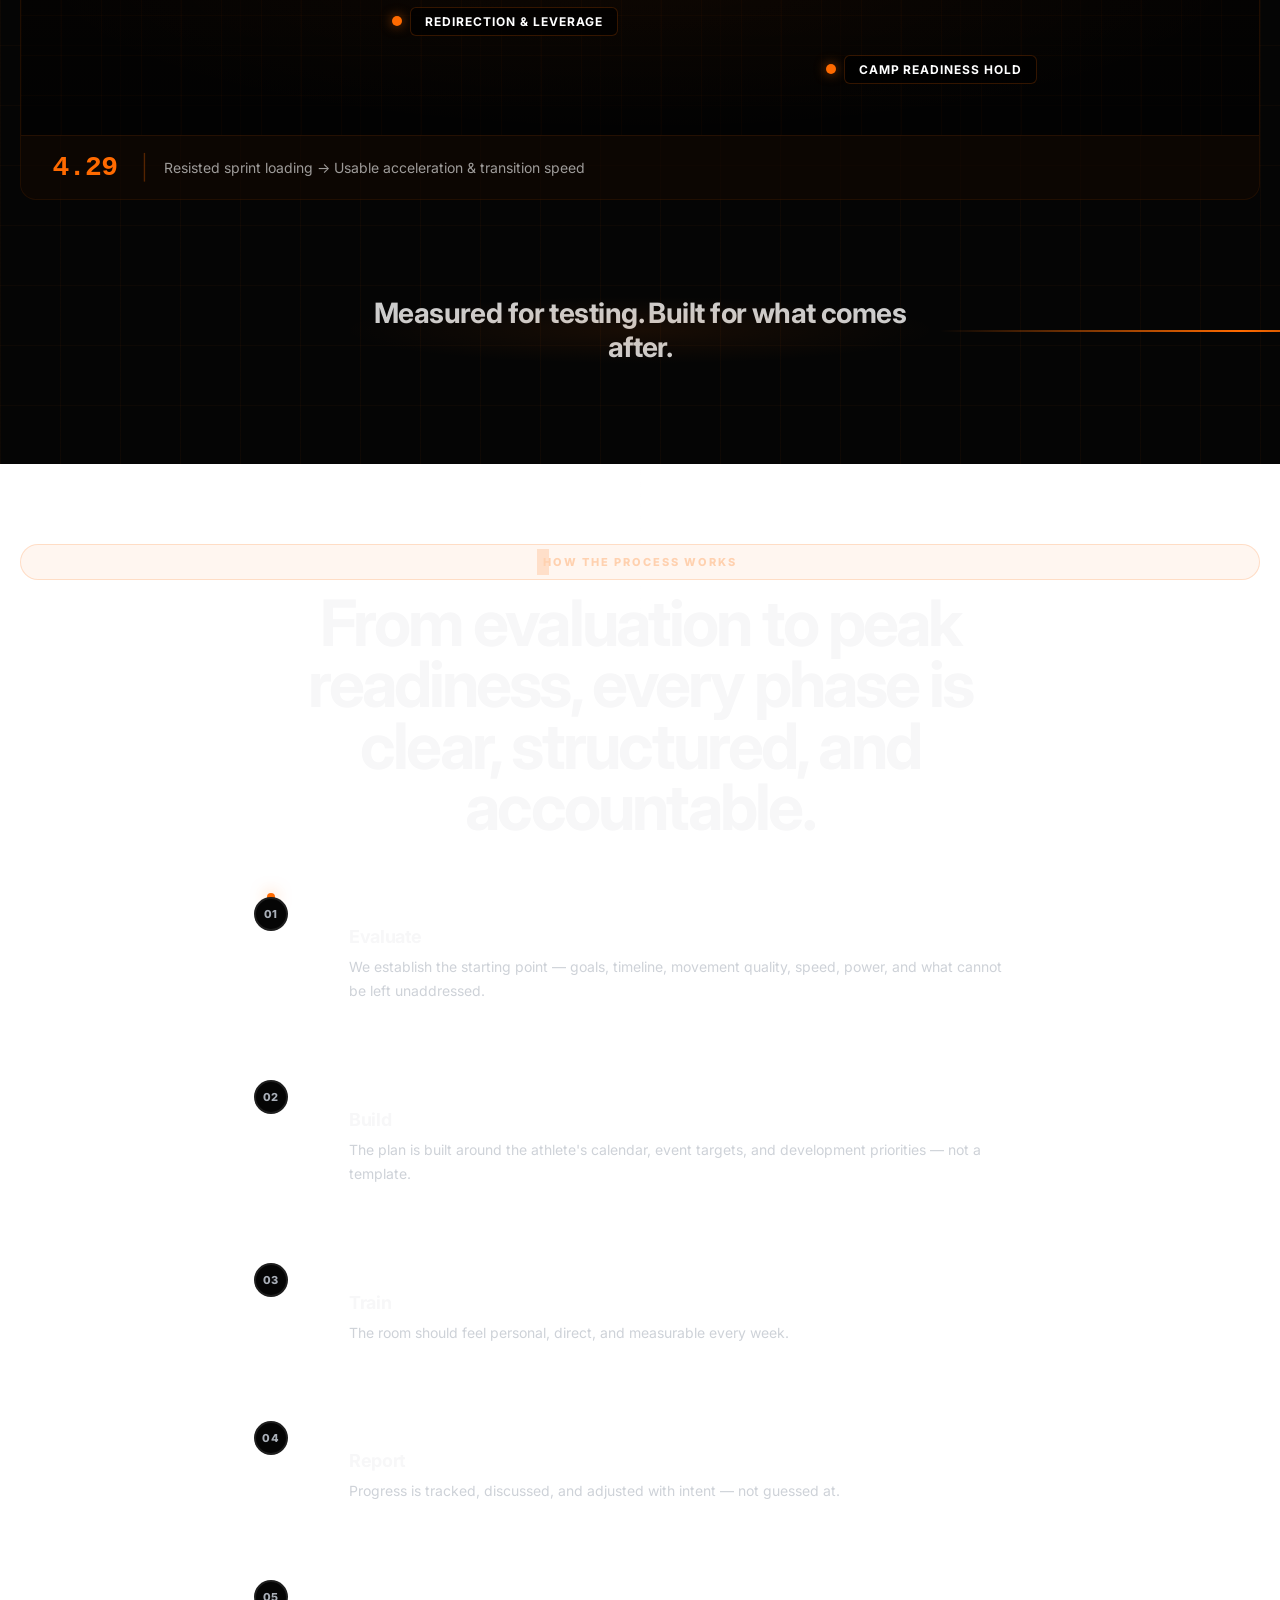
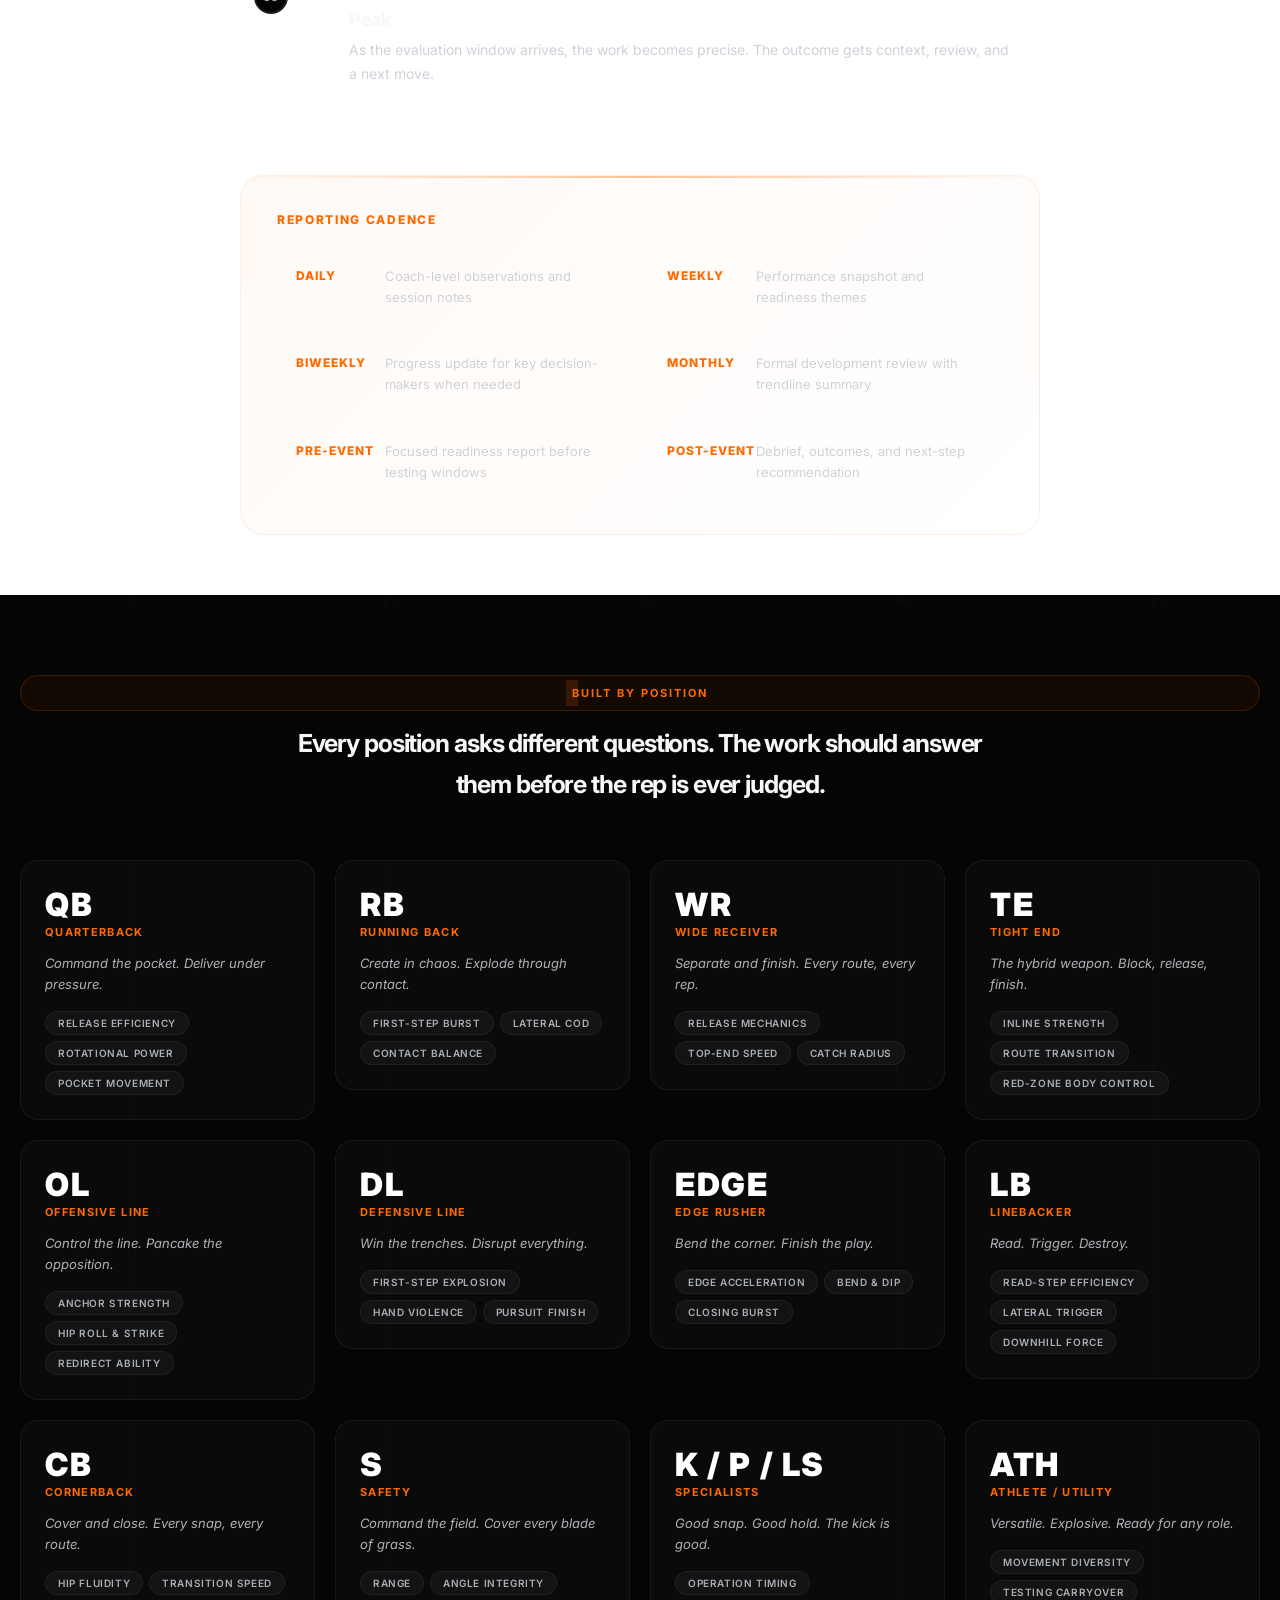
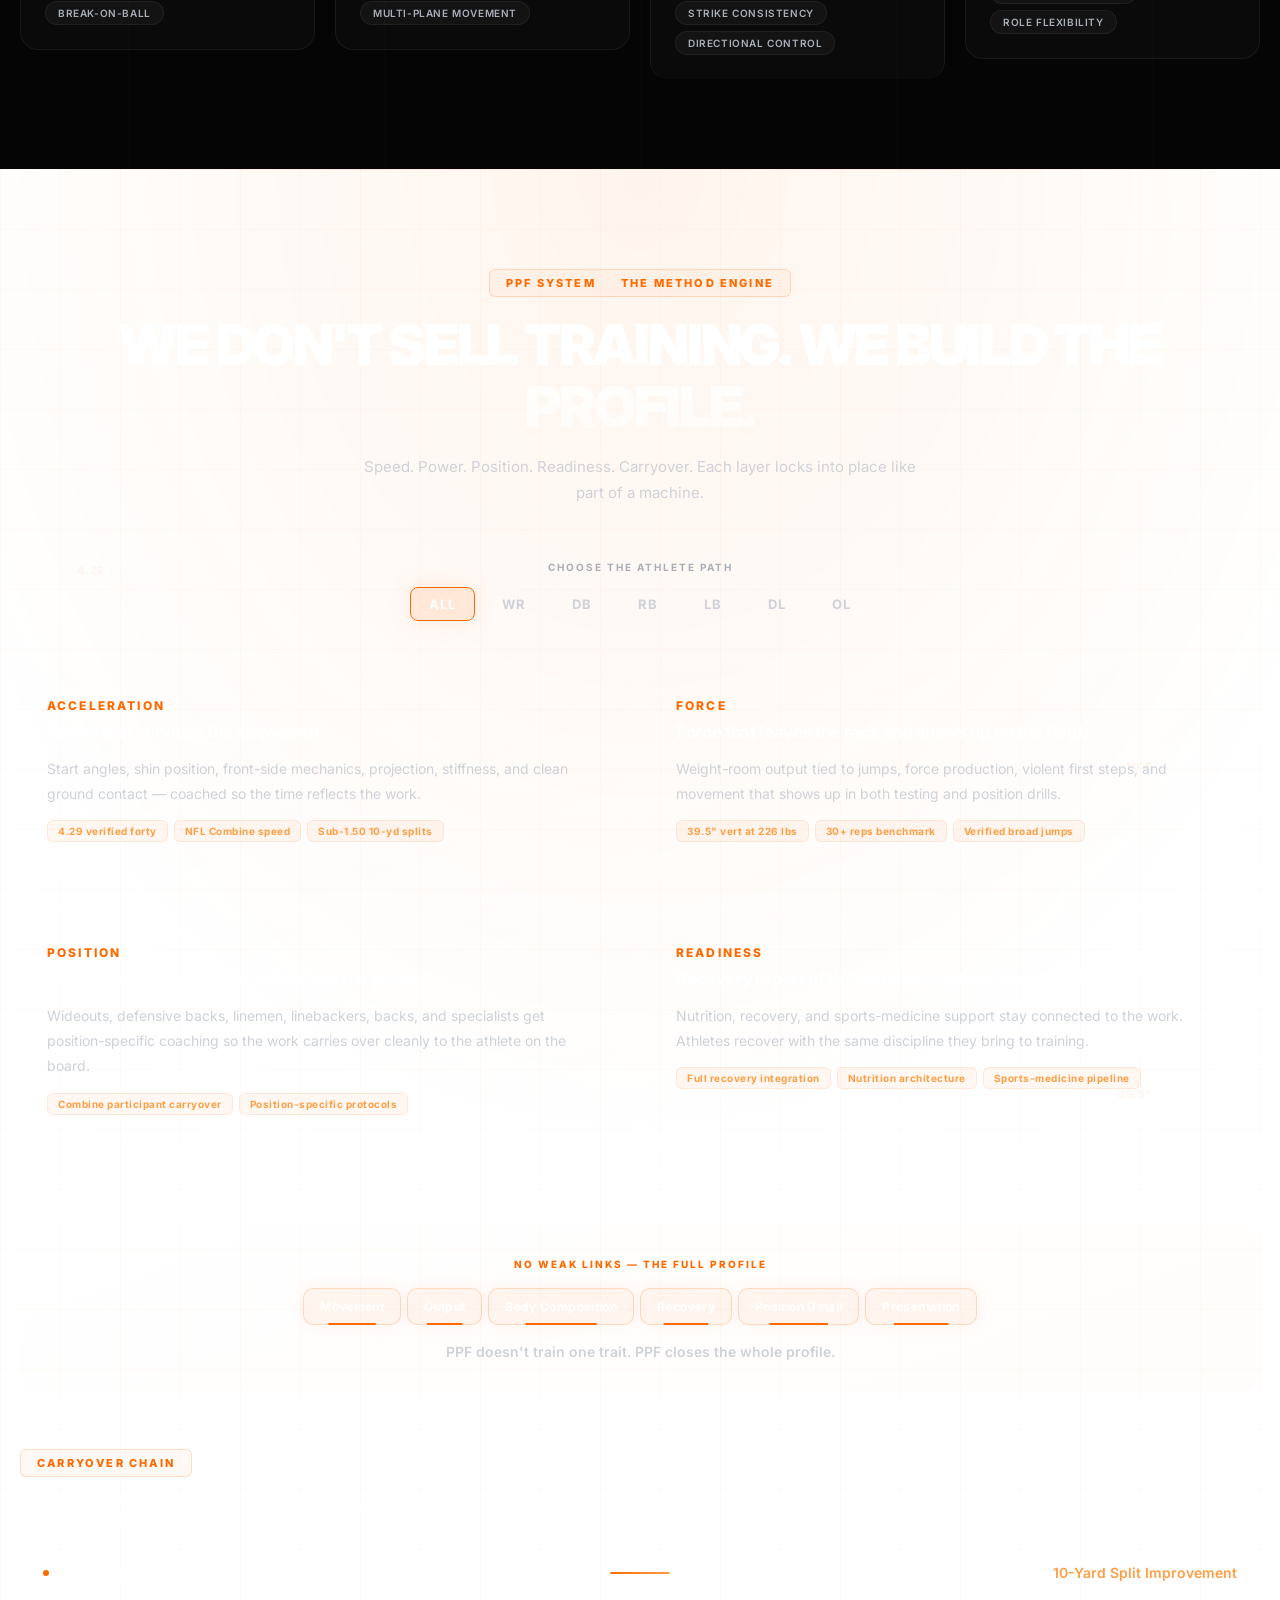
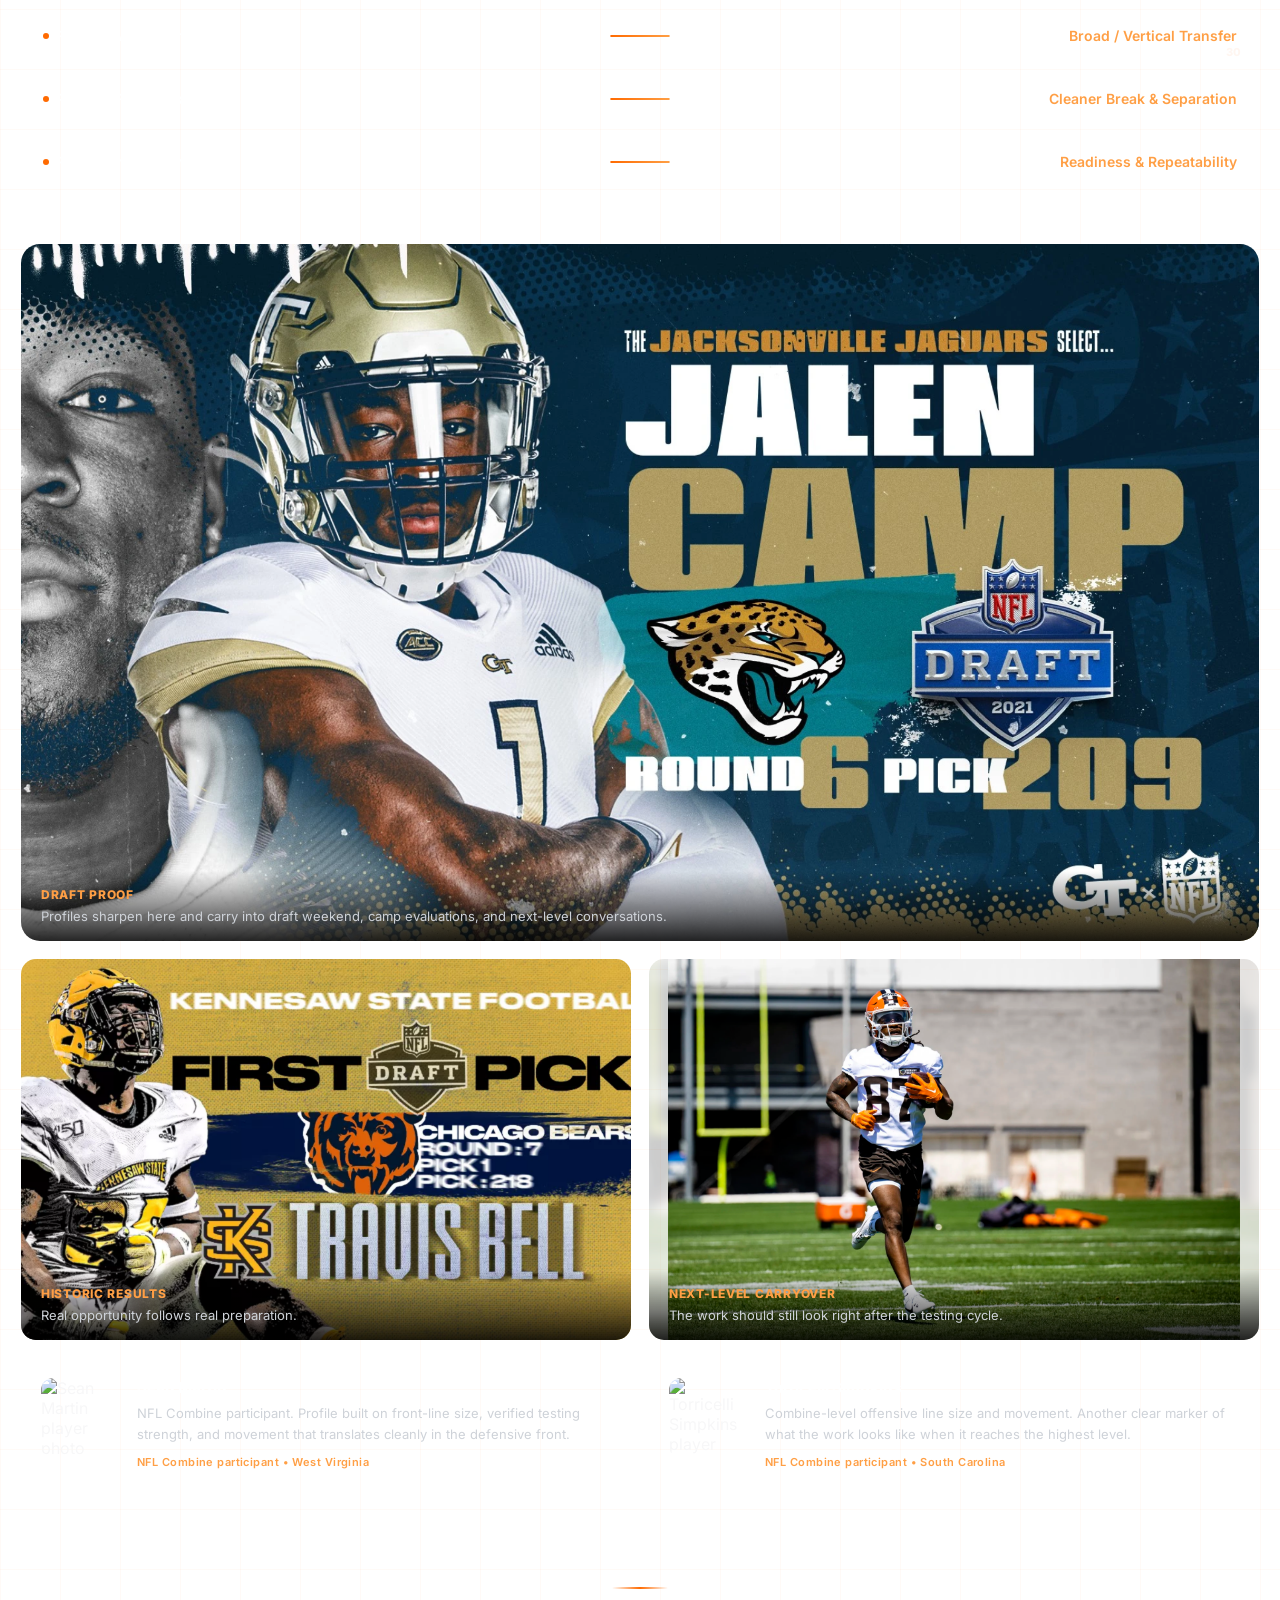
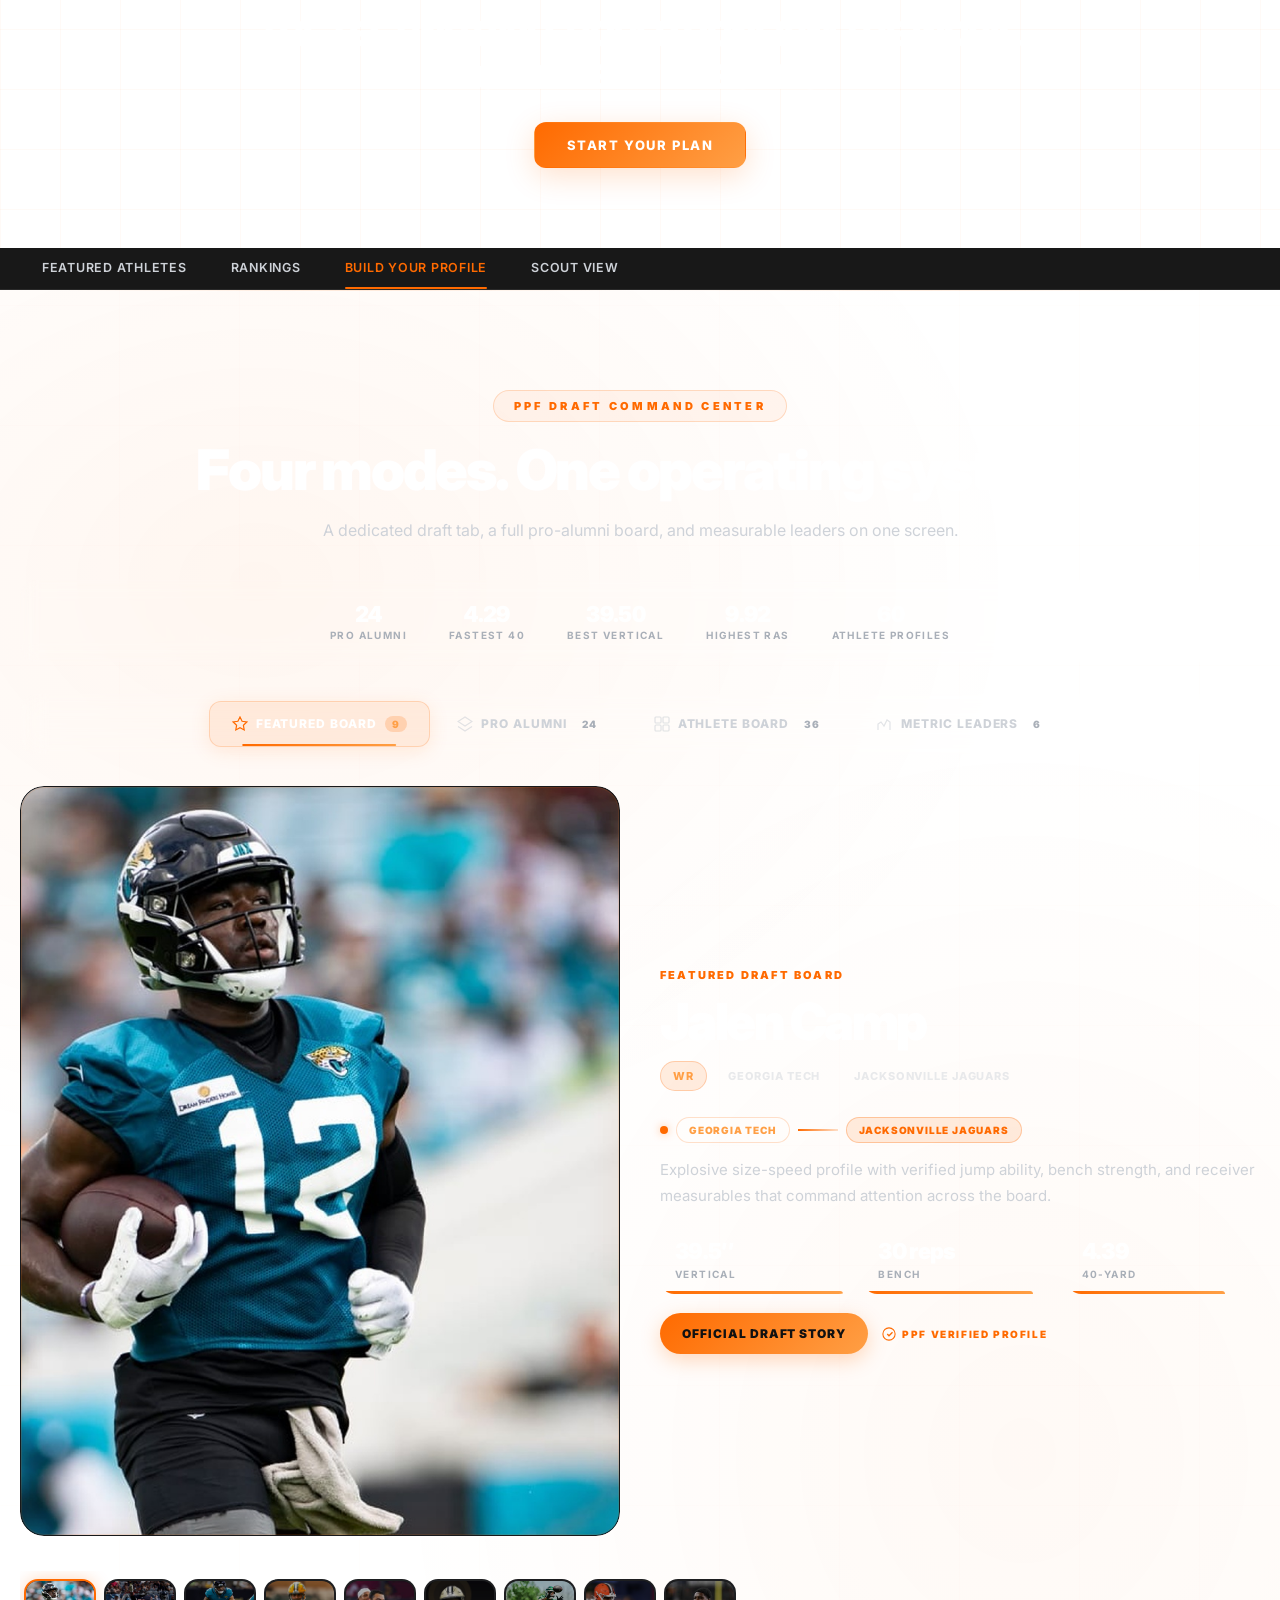
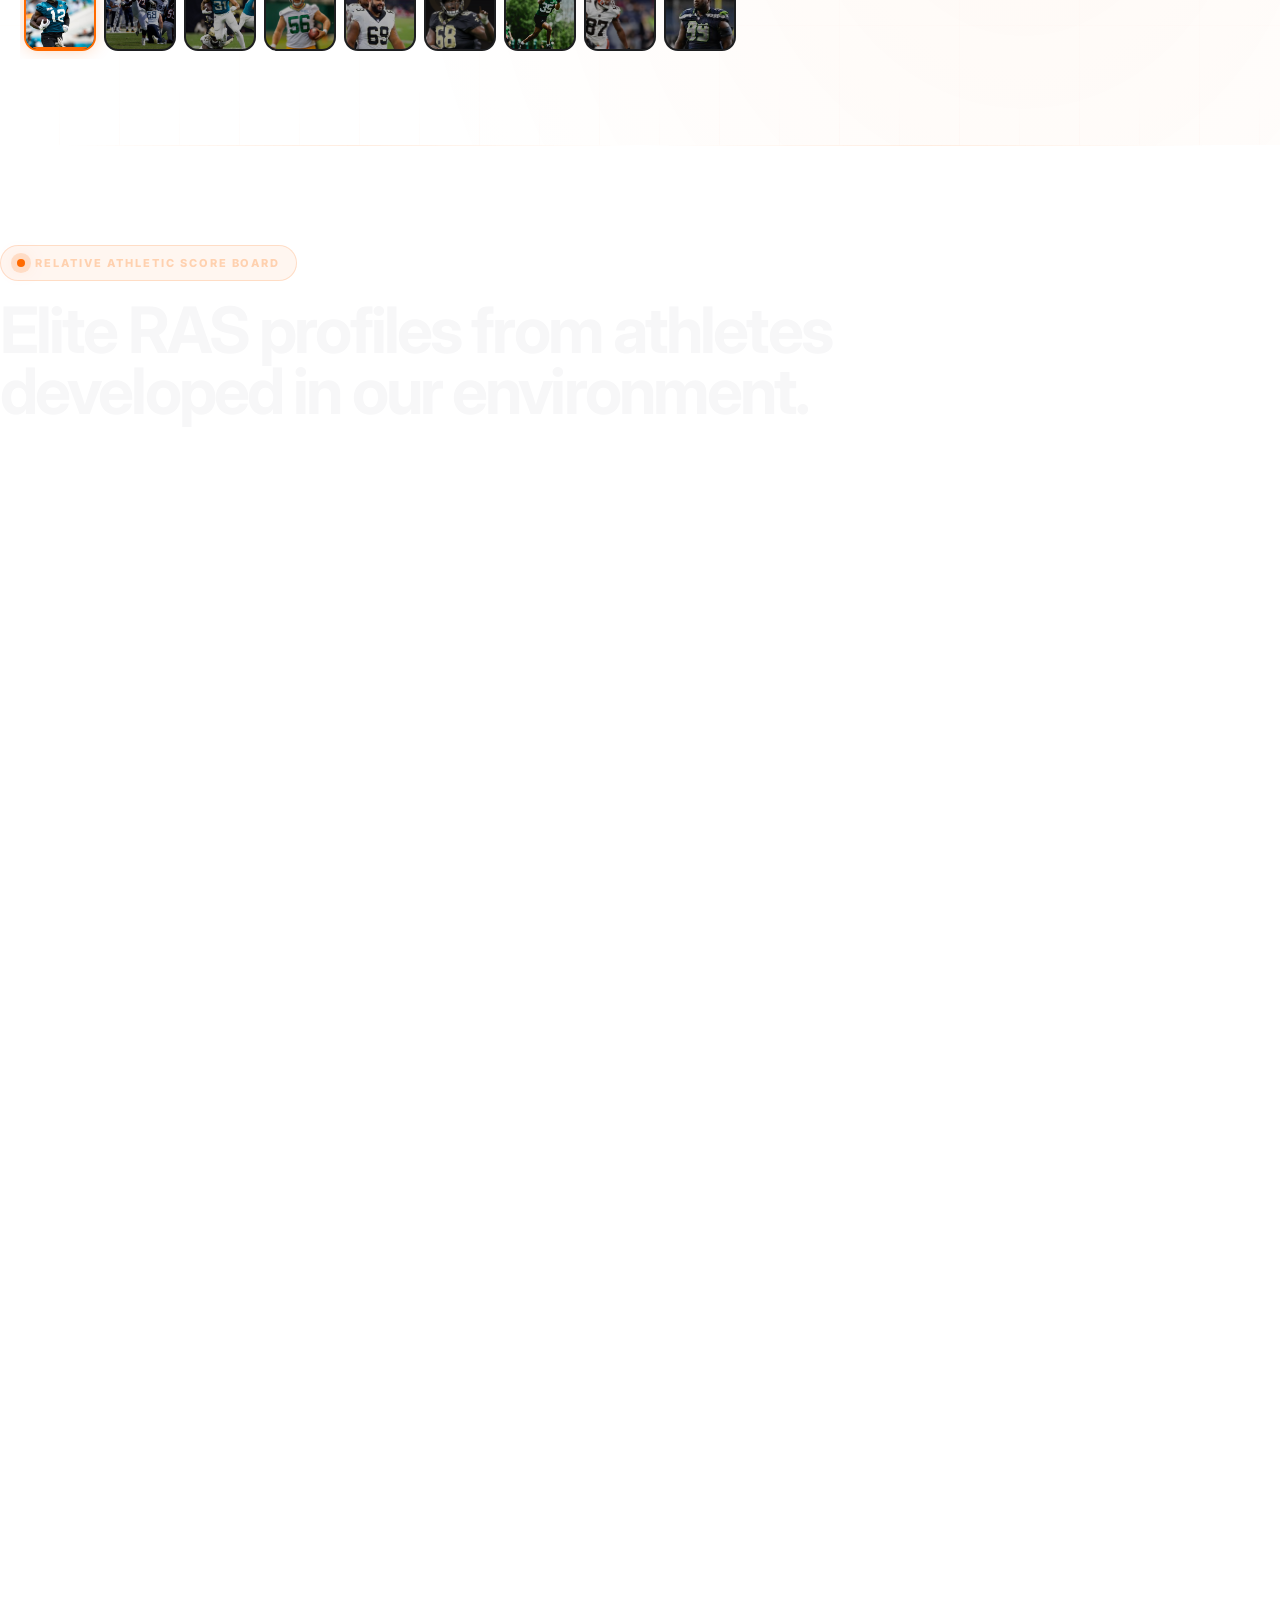
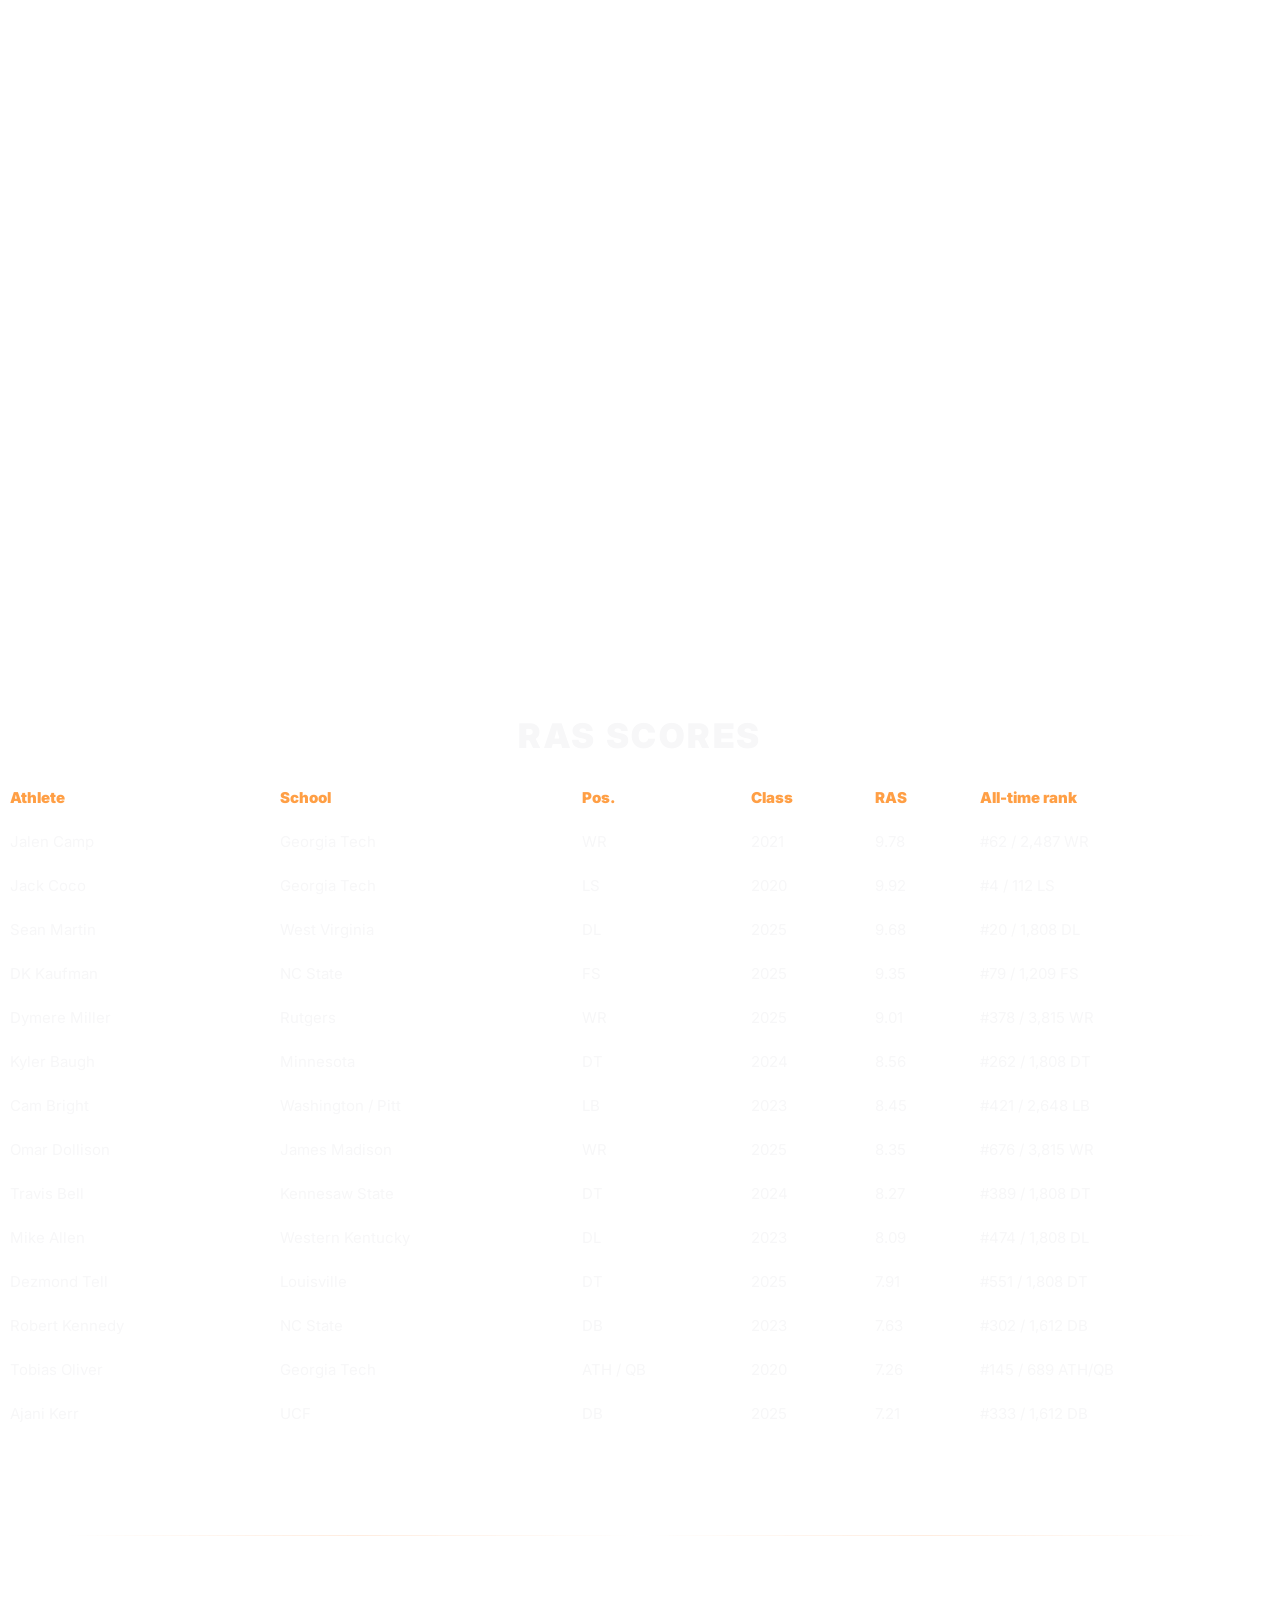
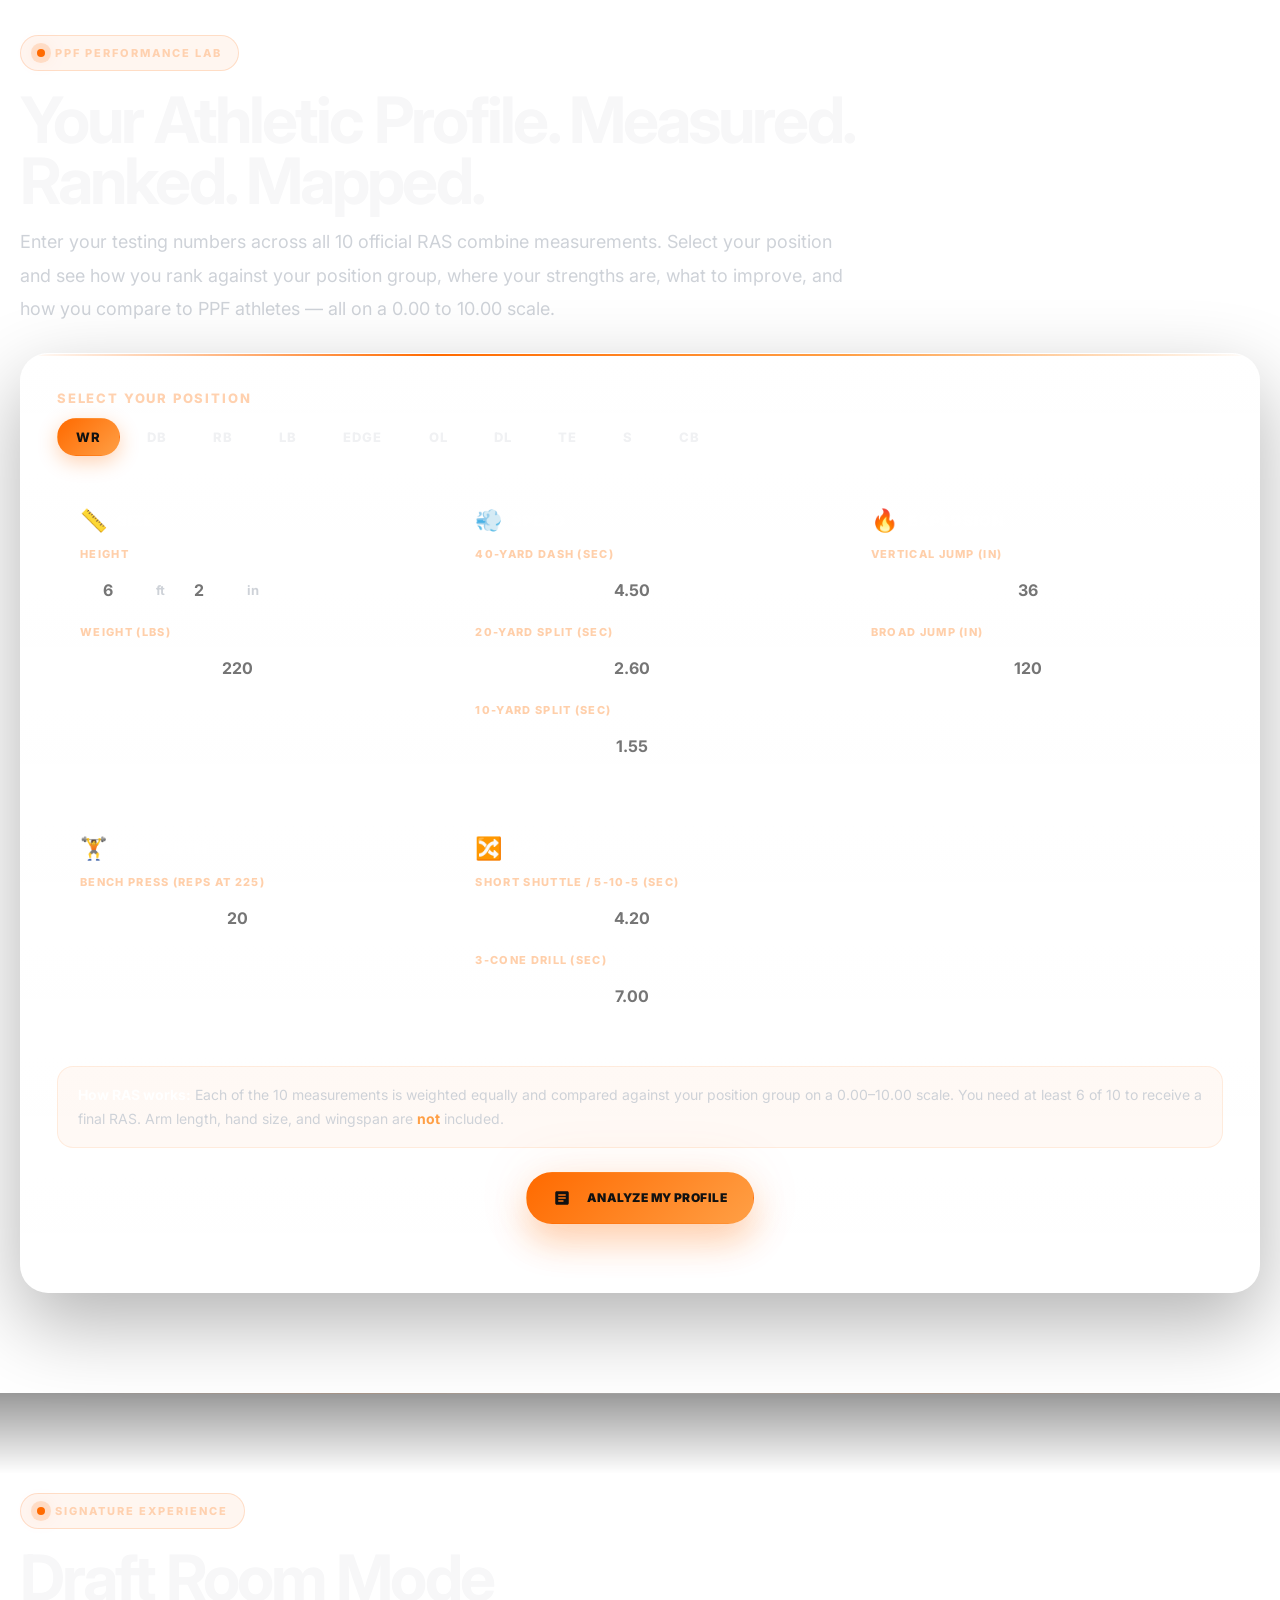
==== commit c7e1c2d9: "Move coach photo centering from inline styles to CSS classes Agent-Logs-Url: https://github.com/Jama" ====
--- a/index.html
+++ b/index.html
@@ -2545,7 +2545,7 @@
     <div class="cc-card-glow"></div>
     <div class="cc-card-edge-glow"></div>
     <div class="cc-card-portrait" data-parallax="0.03">
-      <img loading="lazy" src="Ben.Grubbs.jpeg" alt="Ben Grubbs" style="object-position:center center">
+      <img loading="lazy" src="Ben.Grubbs.jpeg" alt="Ben Grubbs">
       <div class="cc-card-scanbar"></div>
       <div class="cc-card-route-line cc-route-ol"></div>
     </div>
@@ -2605,7 +2605,7 @@
     <div class="cc-card-glow"></div>
     <div class="cc-card-edge-glow"></div>
     <div class="cc-card-portrait" data-parallax="0.03">
-      <img loading="lazy" src="Coach.Allen.jpeg" alt="Coach Allen" style="object-position:center center">
+      <img loading="lazy" src="Coach.Allen.jpeg" alt="Coach Allen">
       <div class="cc-card-scanbar"></div>
       <div class="cc-card-route-line cc-route-lb"></div>
     </div>
--- a/styles.css
+++ b/styles.css
@@ -1649,6 +1649,8 @@
 .cc-card-portrait{position:relative;height:320px;overflow:hidden;background:#0a0a0a}
 .cc-card-portrait img{width:100%;height:100%;object-fit:cover;object-position:center 25%;display:block;
   transition:transform .7s var(--ease-out-expo),filter .7s var(--ease-out-expo)}
+.cc-card[data-coach="ben-grubbs"] .cc-card-portrait img,
+.cc-card[data-coach="coach-allen"] .cc-card-portrait img{object-position:center center}
 .cc-card:hover .cc-card-portrait img{transform:scale(1.06);filter:brightness(1.06)}
 
 /* Animated route/path lines behind coach portraits */
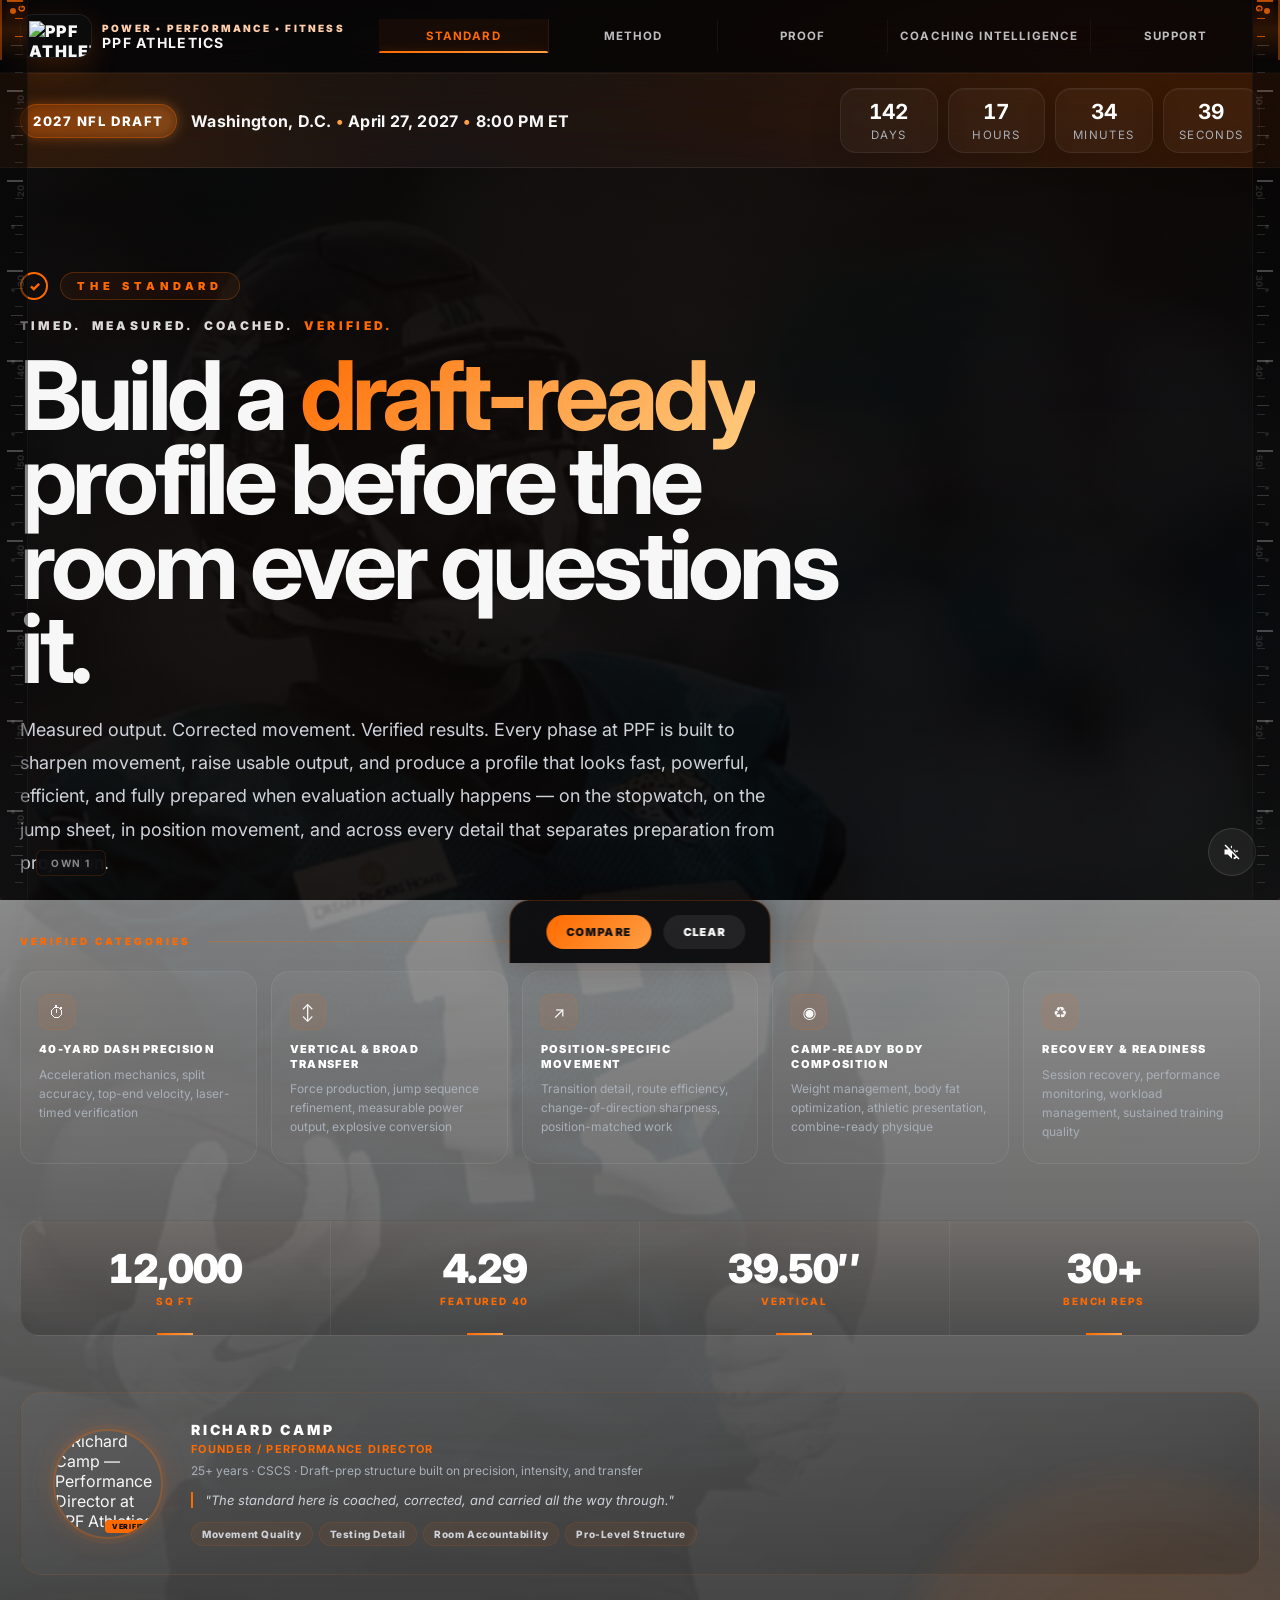
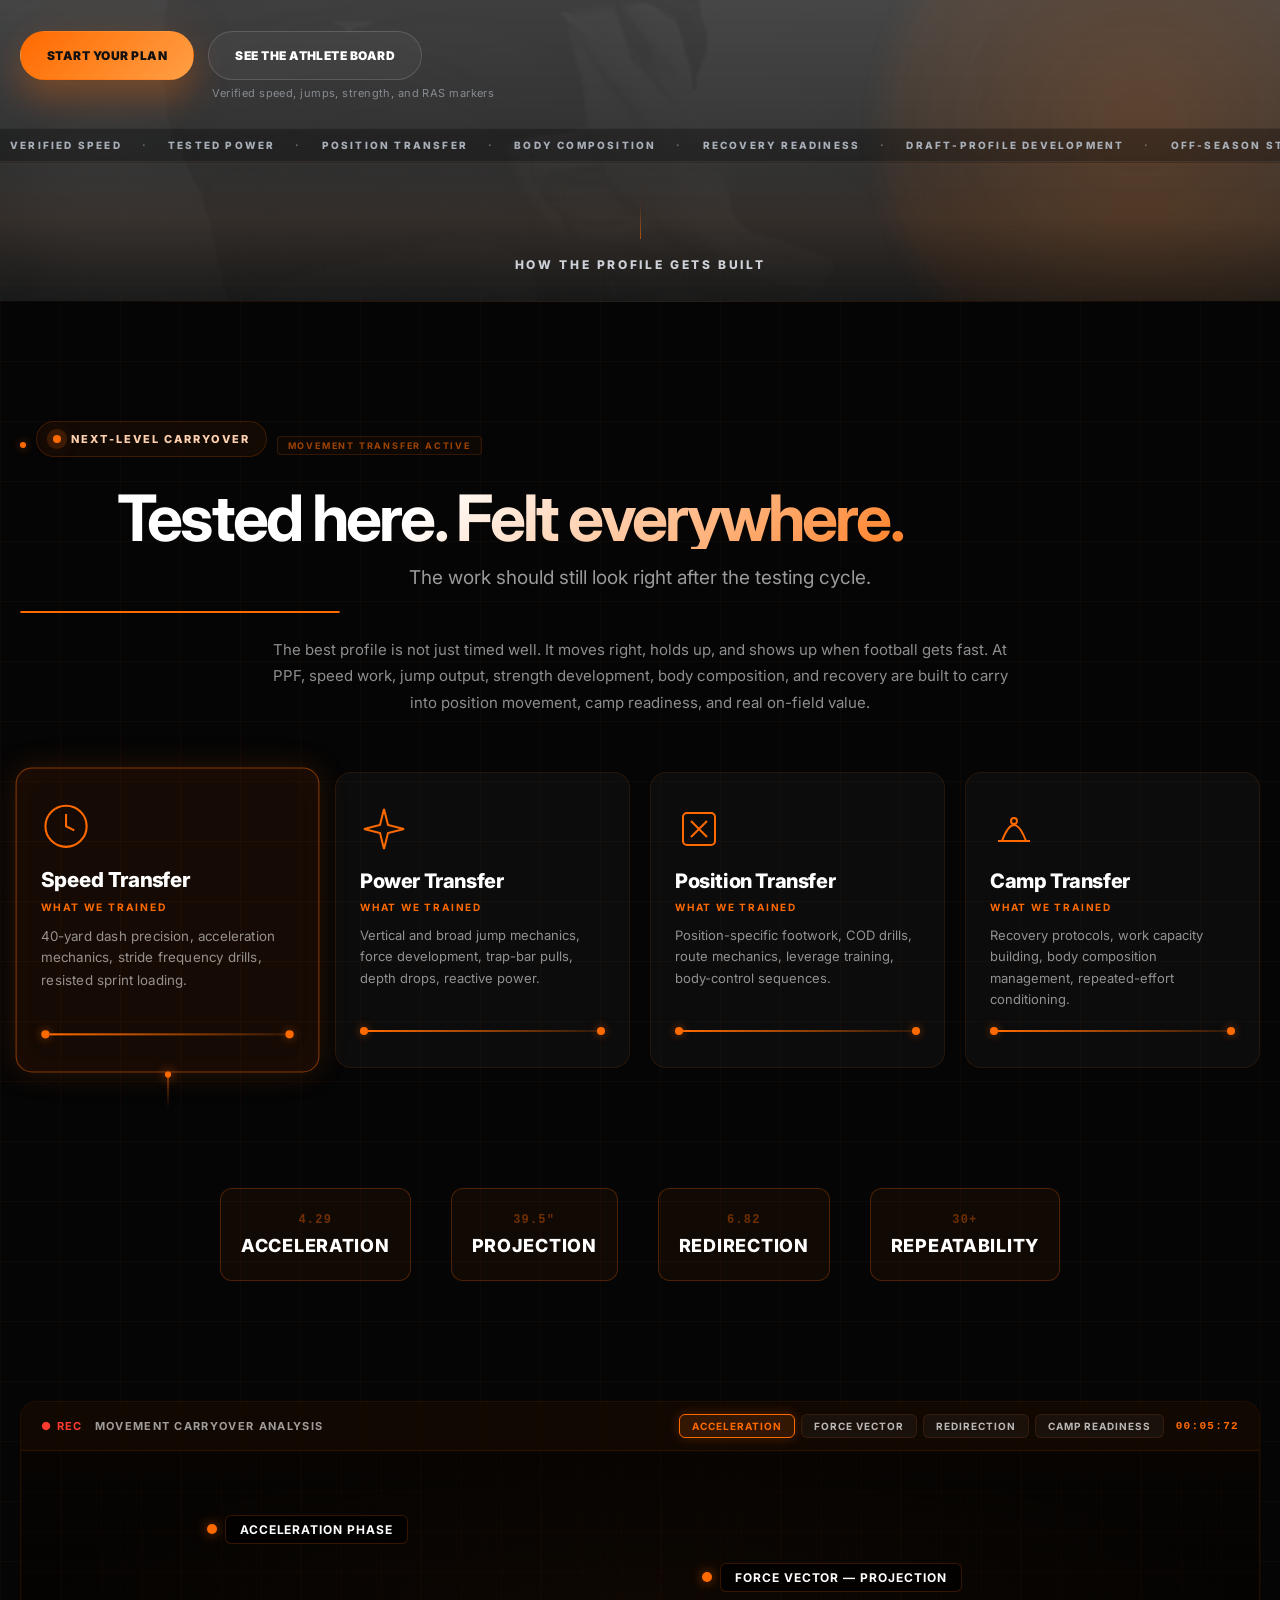
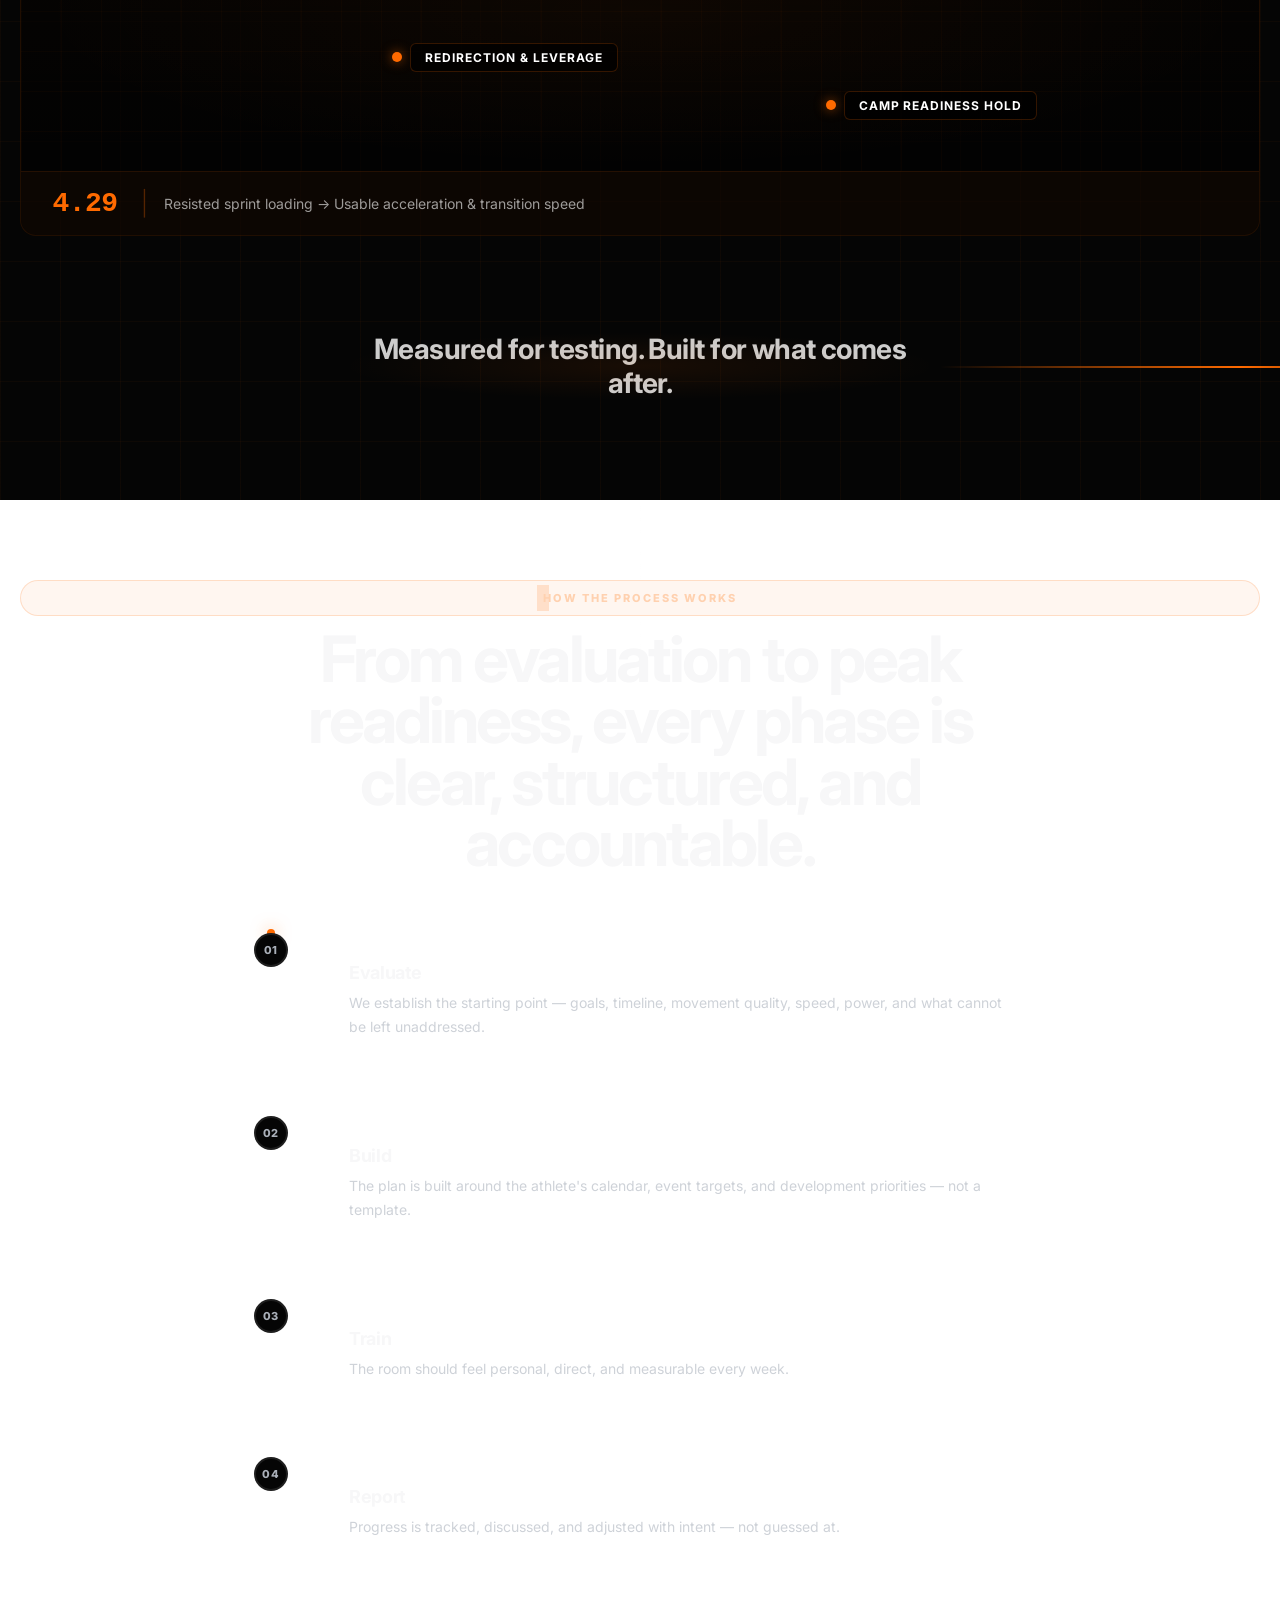
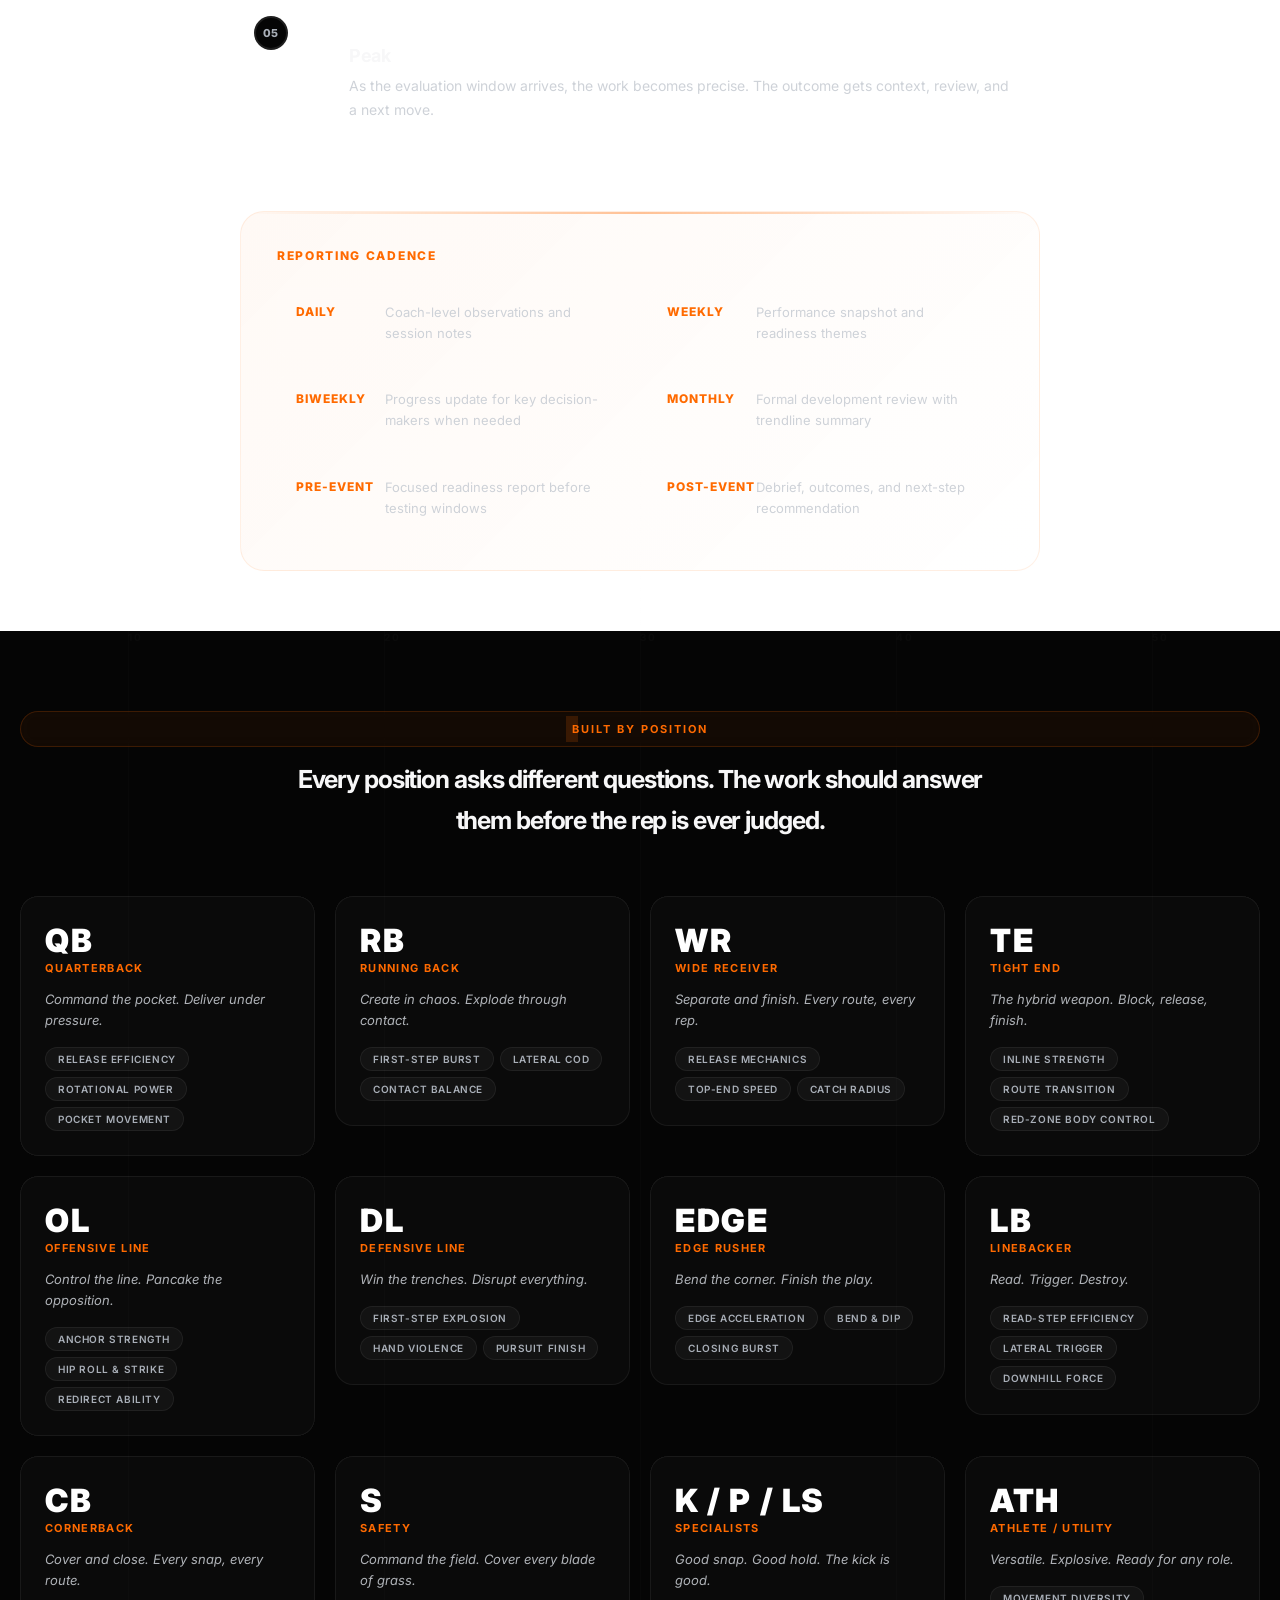
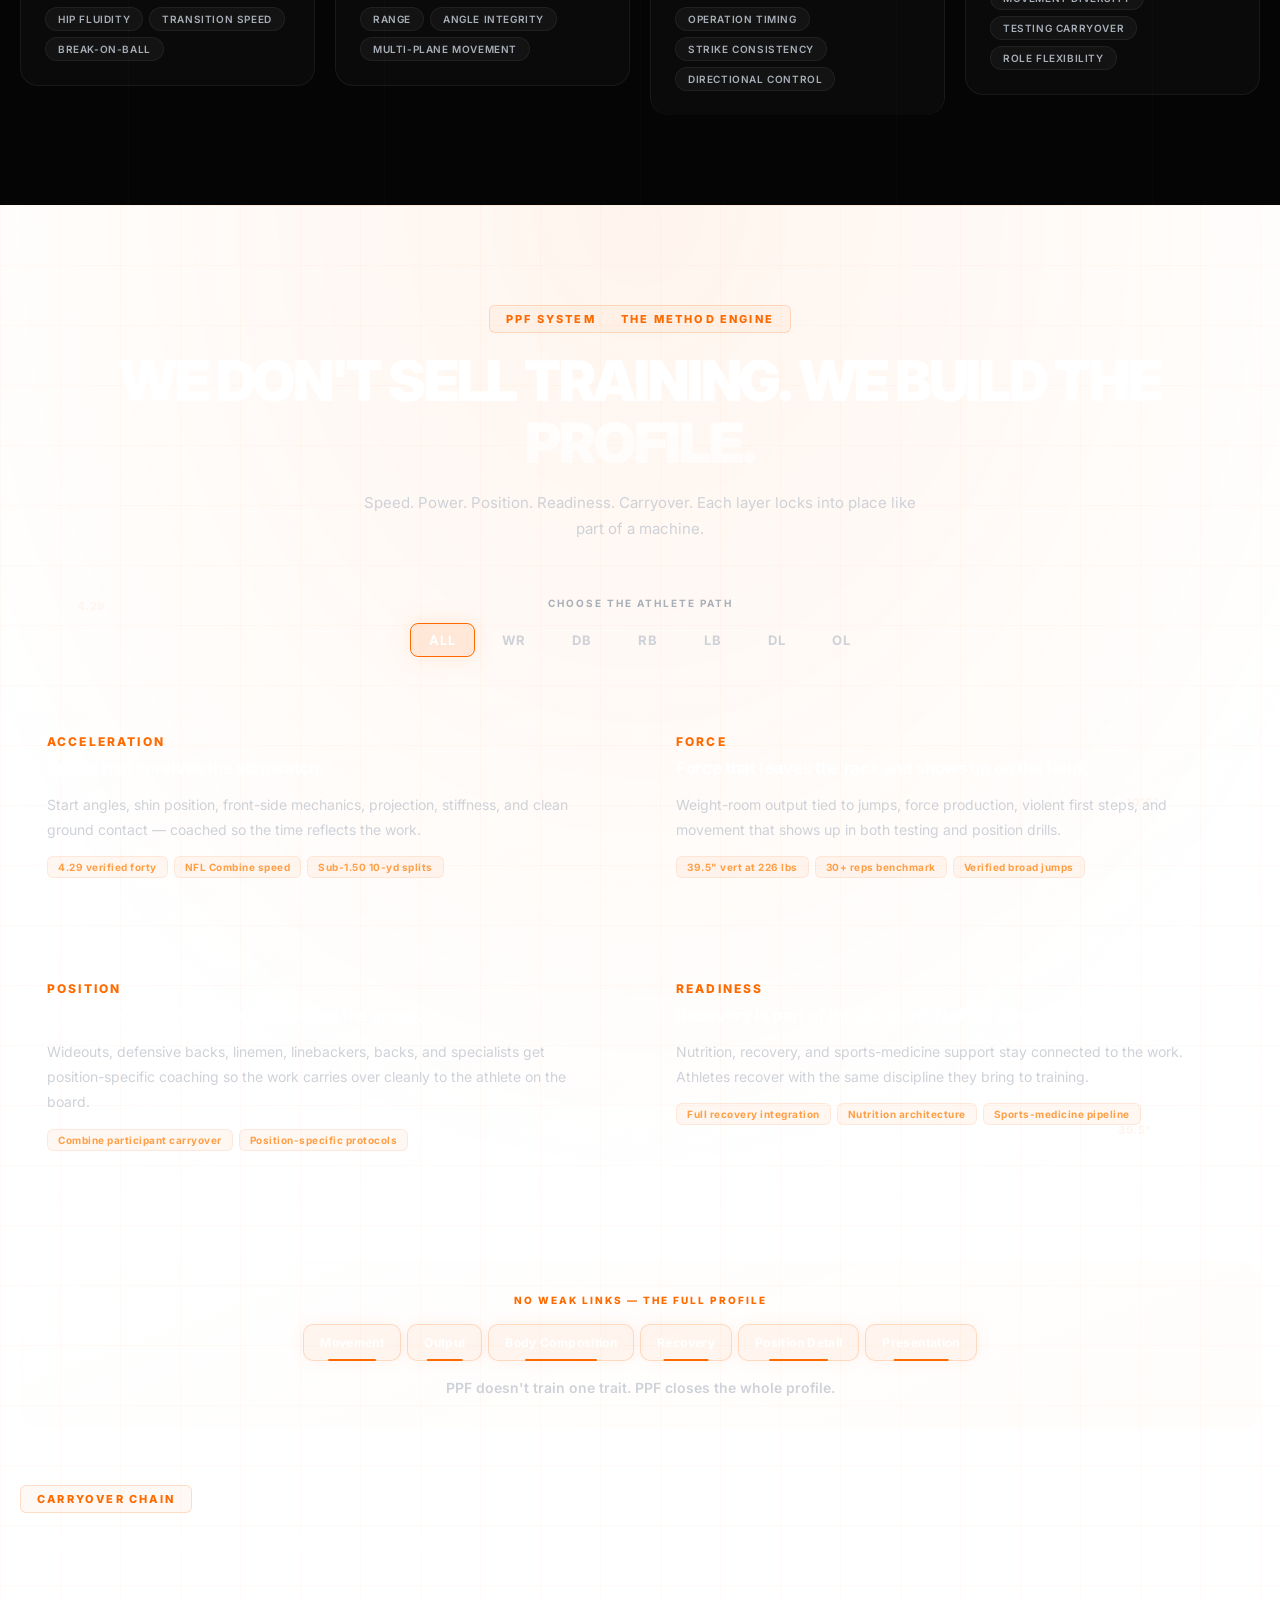
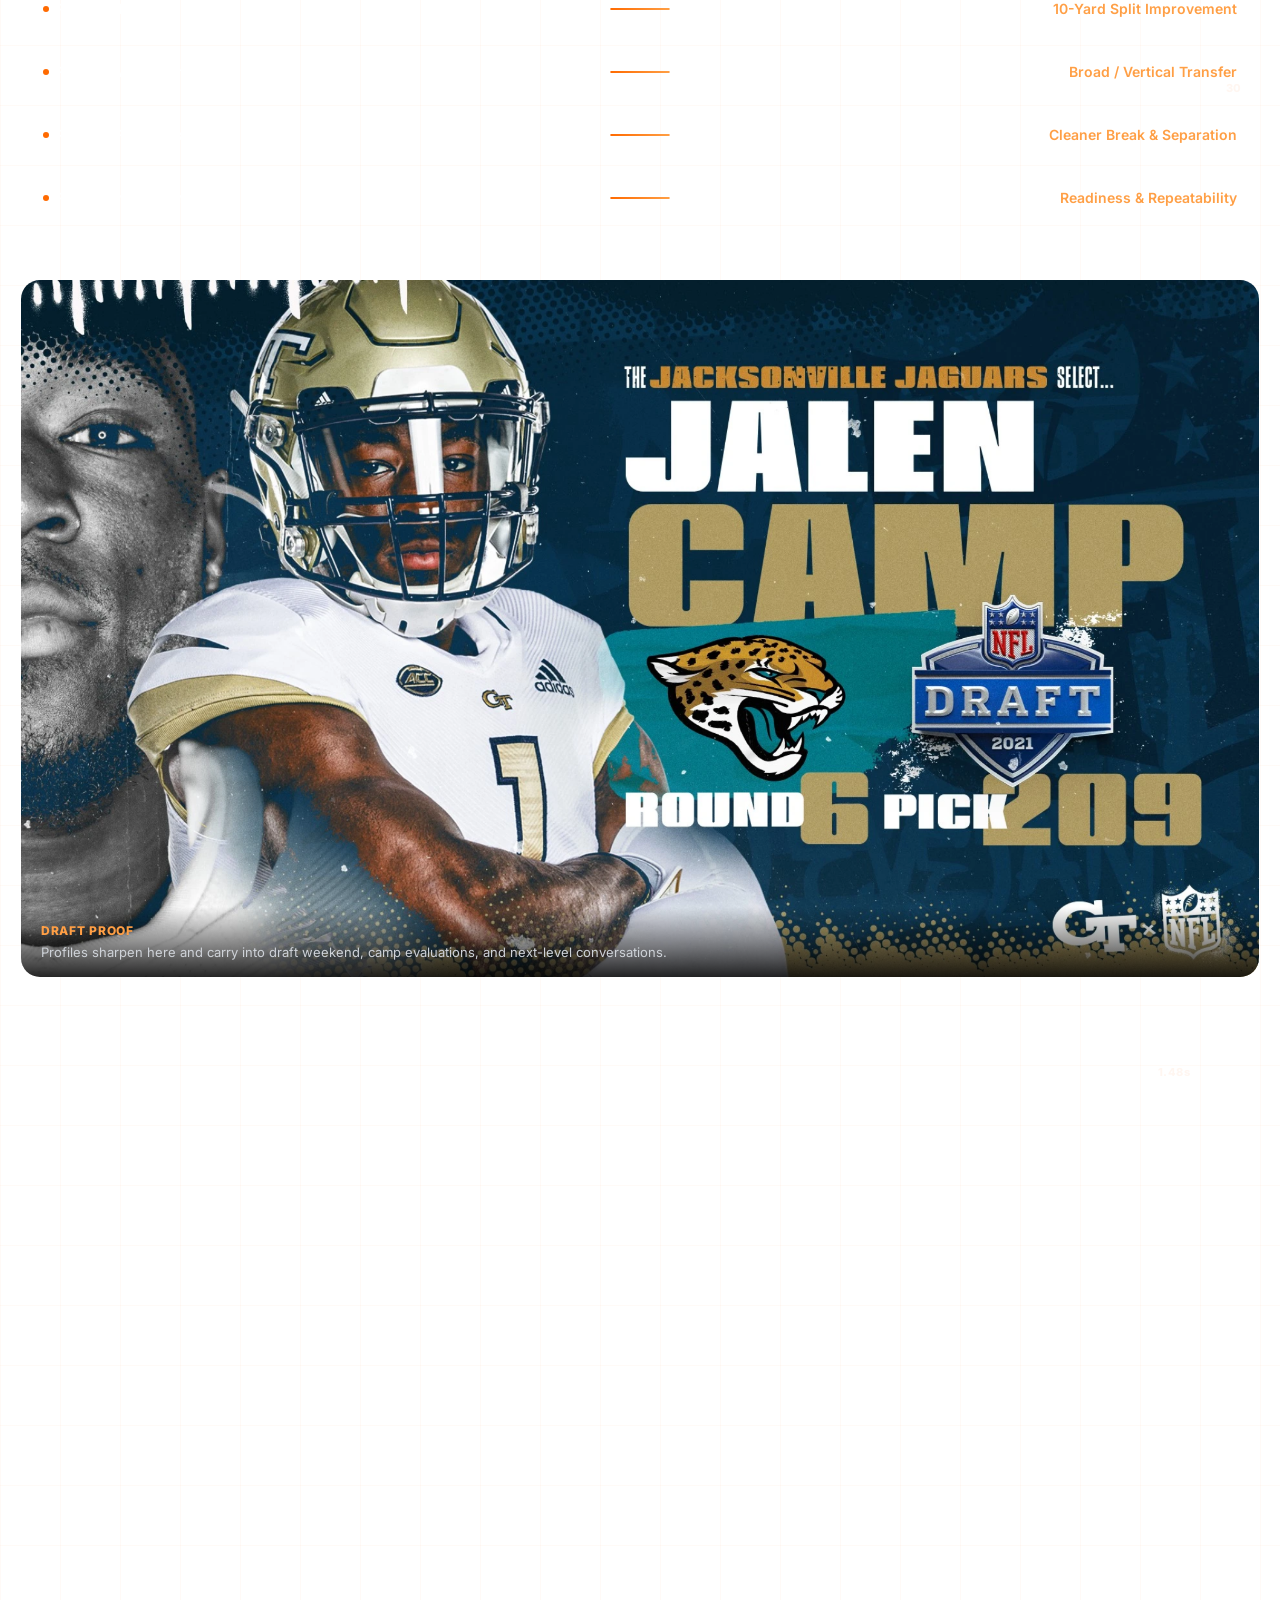
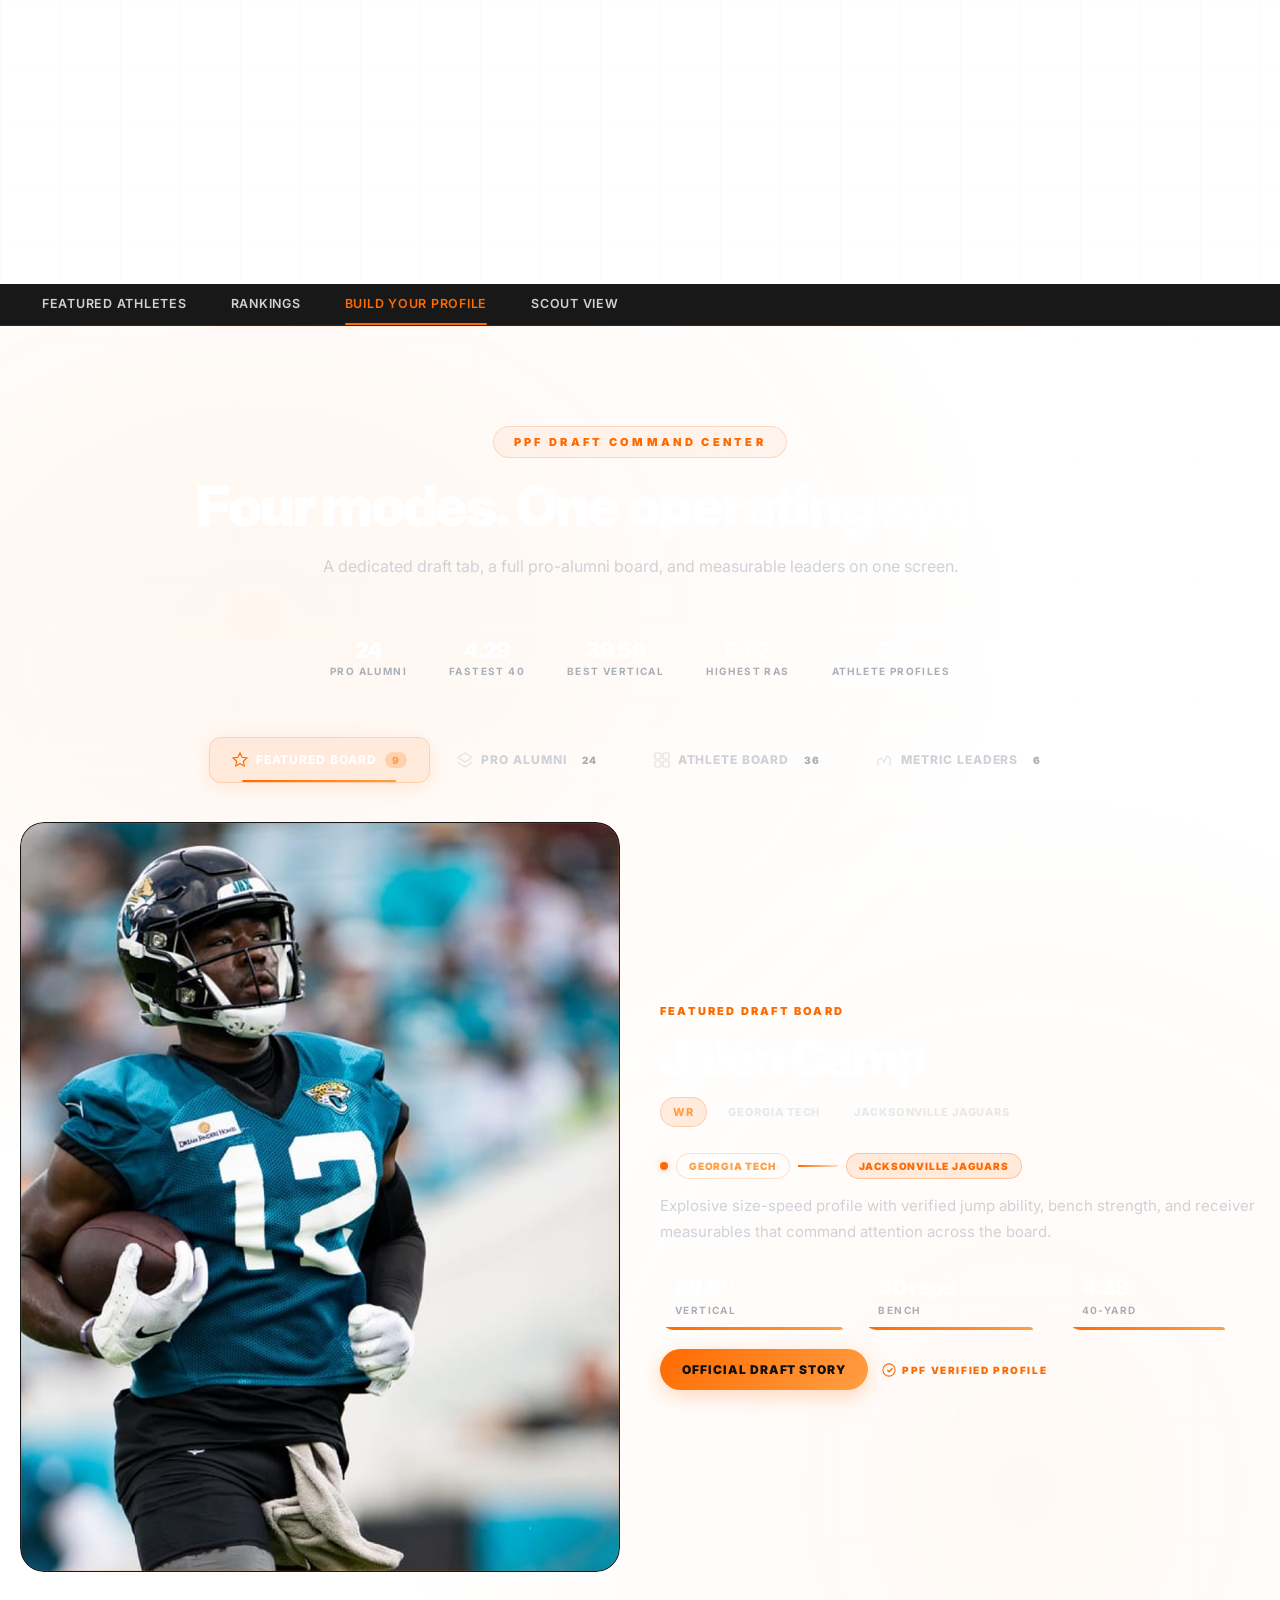
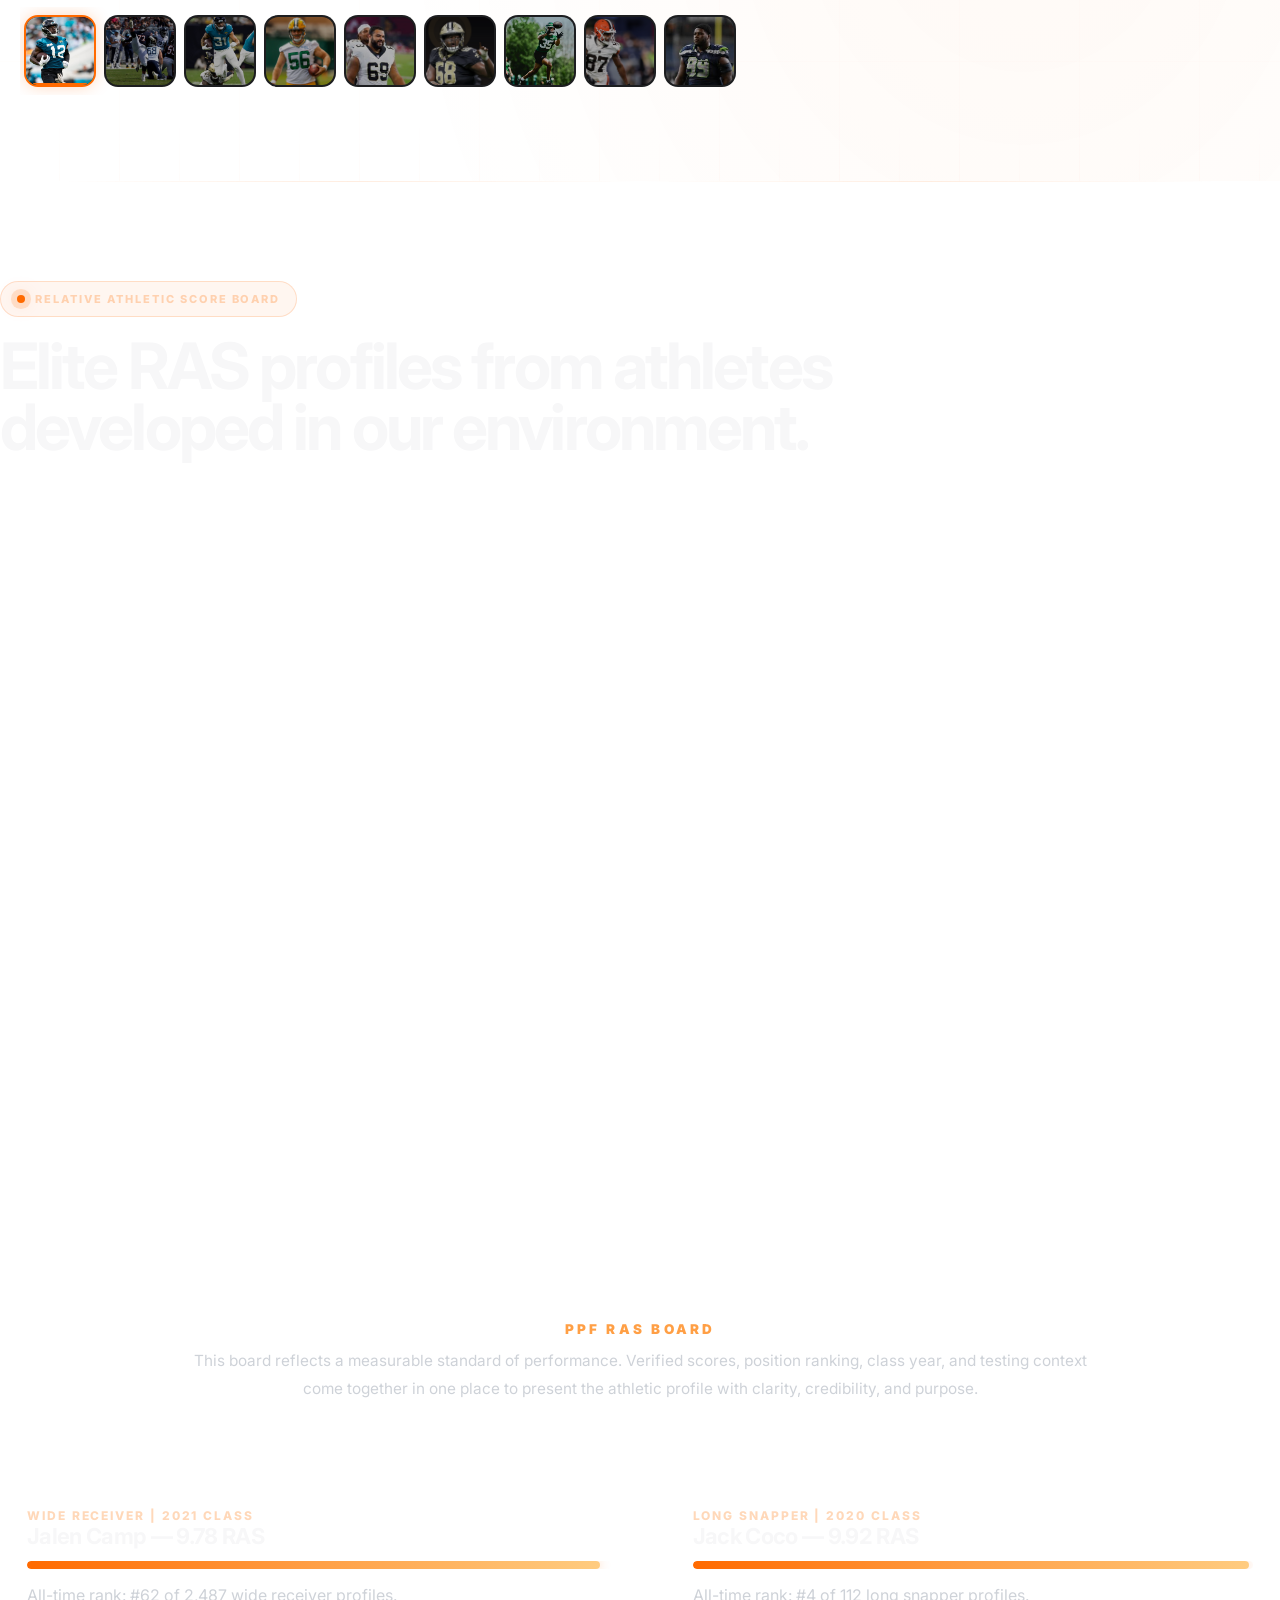
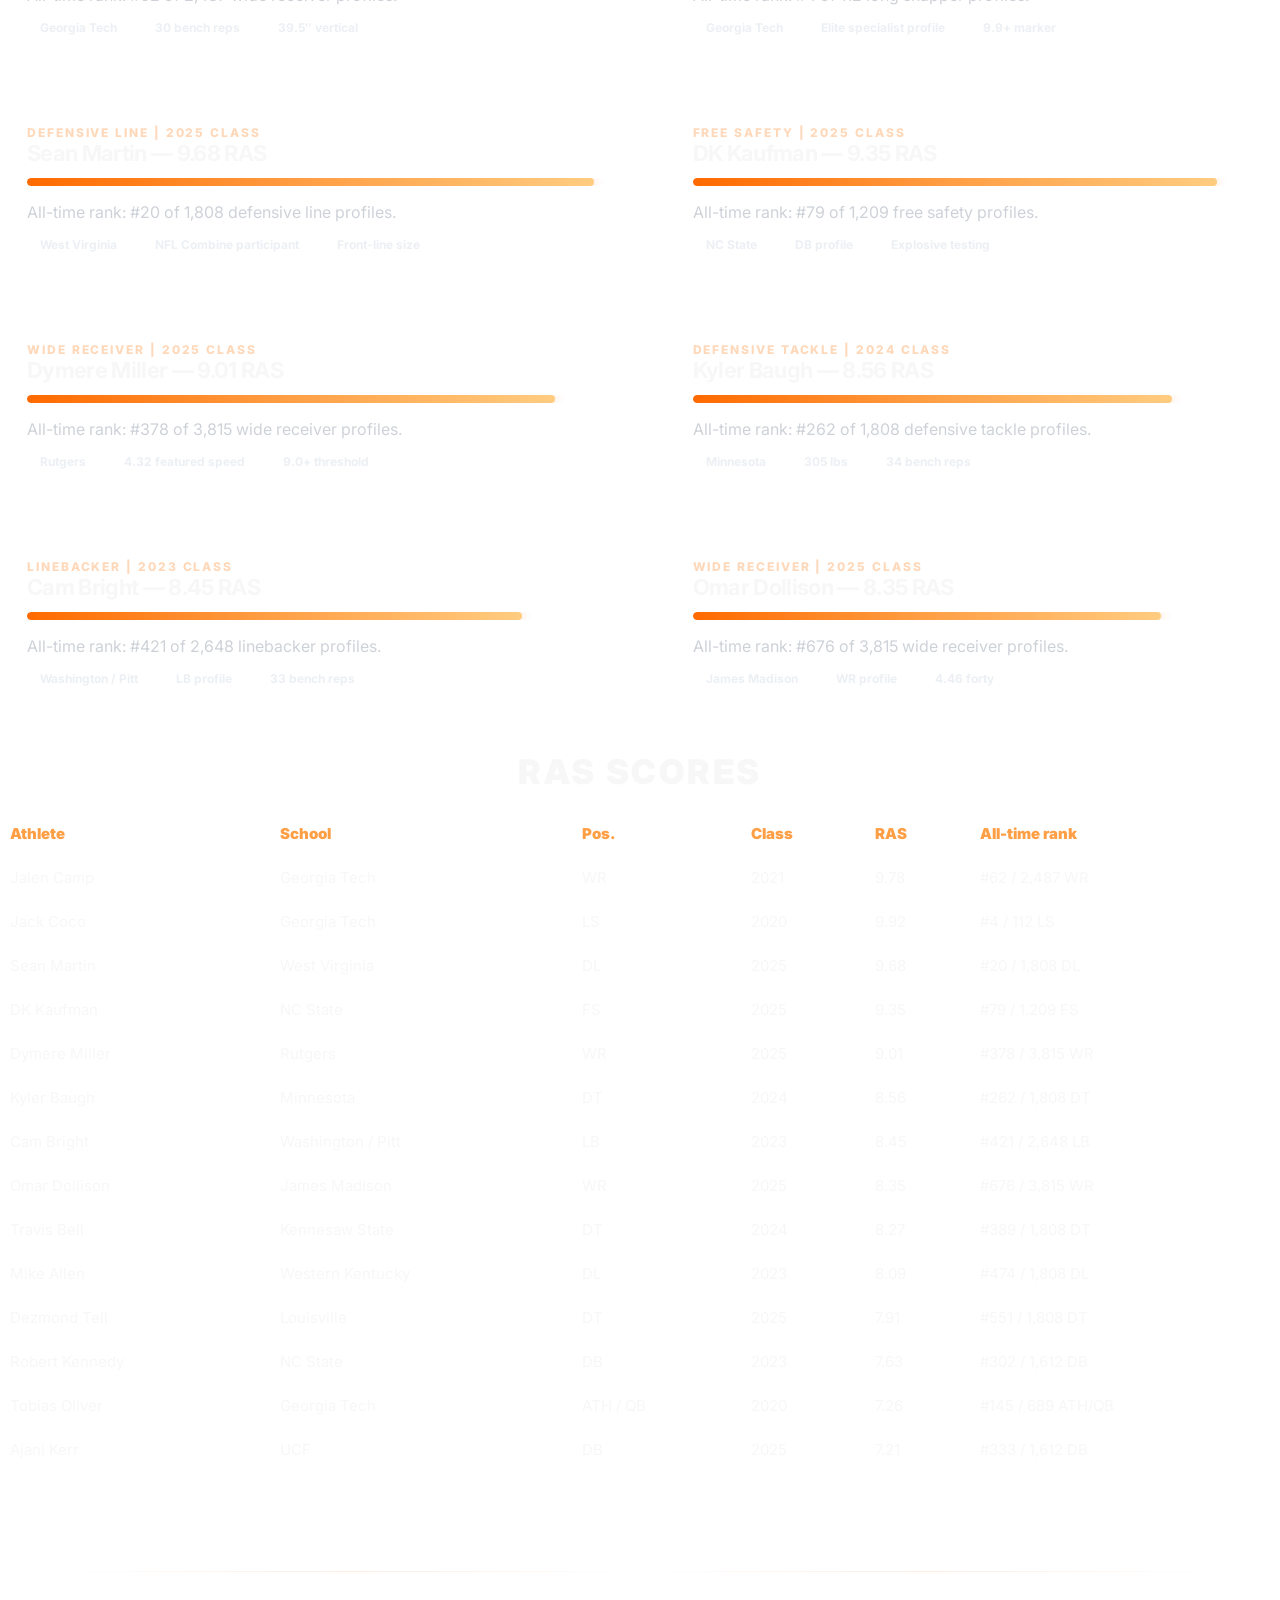
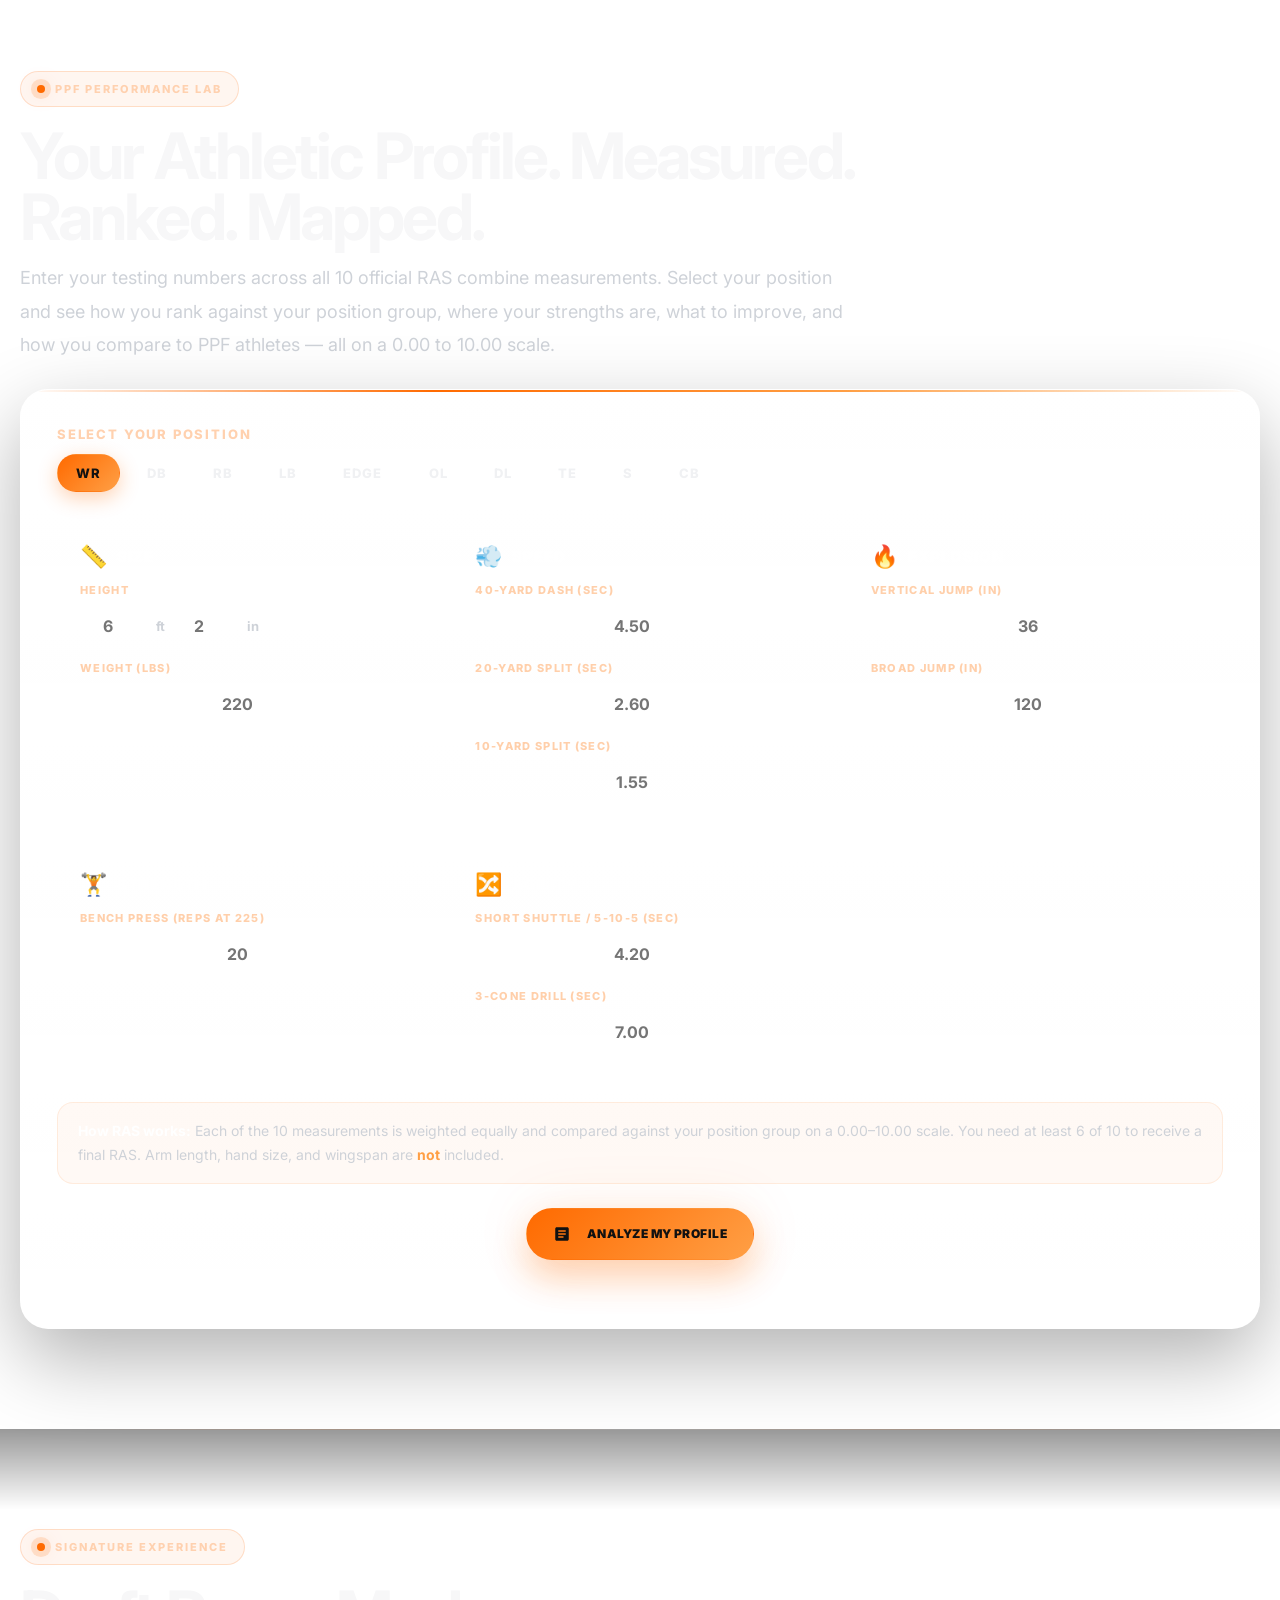
==== commit a979c121: "Remove duplicate content: tickers, intros, form fields, recap sections, and ghost overlay fix Agent-" ====
--- a/index.html
+++ b/index.html
@@ -293,13 +293,6 @@
     <span>RECOVERY READINESS</span><span class="ts-ticker-dot">·</span>
     <span>DRAFT-PROFILE DEVELOPMENT</span><span class="ts-ticker-dot">·</span>
     <span>OFF-SEASON STANDARD</span><span class="ts-ticker-dot">·</span>
-    <span>VERIFIED SPEED</span><span class="ts-ticker-dot">·</span>
-    <span>TESTED POWER</span><span class="ts-ticker-dot">·</span>
-    <span>POSITION TRANSFER</span><span class="ts-ticker-dot">·</span>
-    <span>BODY COMPOSITION</span><span class="ts-ticker-dot">·</span>
-    <span>RECOVERY READINESS</span><span class="ts-ticker-dot">·</span>
-    <span>DRAFT-PROFILE DEVELOPMENT</span><span class="ts-ticker-dot">·</span>
-    <span>OFF-SEASON STANDARD</span><span class="ts-ticker-dot">·</span>
   </div>
 </div>
 
@@ -1300,7 +1293,7 @@
         </div>
         <div class="sys-proof-card">
           <img loading="lazy" alt="Ahmarean Brown NFL carryover image" src="ahmarean brown.webp"/>
-          <div class="sys-proof-label"><strong>Next-level carryover</strong><span>The work should still look right after the testing cycle.</span></div>
+          <div class="sys-proof-label"><strong>Next-level carryover</strong><span>Real opportunity follows real preparation.</span></div>
         </div>
       </div>
       <div class="sys-combine-notes">
@@ -2324,18 +2317,6 @@
     <span class="pos-ticker-sep" aria-hidden="true">◆</span>
     <span class="pos-ticker-item">Performance That Carries</span>
     <span class="pos-ticker-sep" aria-hidden="true">◆</span>
-    <span class="pos-ticker-item">Verified Preparation</span>
-    <span class="pos-ticker-sep" aria-hidden="true">◆</span>
-    <span class="pos-ticker-item">Position-Specific Coaching</span>
-    <span class="pos-ticker-sep" aria-hidden="true">◆</span>
-    <span class="pos-ticker-item">Testing Structure</span>
-    <span class="pos-ticker-sep" aria-hidden="true">◆</span>
-    <span class="pos-ticker-item">Real Accountability</span>
-    <span class="pos-ticker-sep" aria-hidden="true">◆</span>
-    <span class="pos-ticker-item">Personal Environment</span>
-    <span class="pos-ticker-sep" aria-hidden="true">◆</span>
-    <span class="pos-ticker-item">Performance That Carries</span>
-    <span class="pos-ticker-sep" aria-hidden="true">◆</span>
   </div>
 </div>
 
@@ -2380,7 +2361,7 @@
     <p class="cc-pos-copy" id="ccPosCopy"></p>
     <div class="cc-pos-traits" id="ccPosTraits"></div>
     <div class="cc-pos-profile-lane" id="ccPosLane">
-      <span class="cc-pos-lane-label">How your profile gets built:</span>
+      <span class="cc-pos-lane-label">Your coaching path by position:</span>
       <div class="cc-pos-lane-steps" id="ccPosLaneSteps"></div>
     </div>
   </div>
@@ -2857,11 +2838,6 @@
 
   <!-- Fuel Lab Panel -->
   <div class="rc-lab-panel active" id="rc-fuel-lab">
-    <div class="rc-lab-header">
-      <div class="rc-lab-kicker">Fuel Lab</div>
-      <h3 class="rc-lab-title">Structured. Personalized. Performance-Driven.</h3>
-      <p class="rc-lab-desc">A guided nutrition system designed to align directly with training demands, recovery needs, and individual goals. Built by Rebecca Camp with six years of draft prep cooking and nutrition architecture — and guided by Richard Camp's total-package understanding of athlete development.</p>
-    </div>
     <div class="rc-lab-modules">
       <div class="rc-lab-module">
         <div class="rc-module-icon">📋</div>
@@ -2913,11 +2889,6 @@
 
   <!-- Recovery & Rehab Lab Panel -->
   <div class="rc-lab-panel" id="rc-recover-lab">
-    <div class="rc-lab-header">
-      <div class="rc-lab-kicker">Recovery &amp; Rehab Lab</div>
-      <h3 class="rc-lab-title">Where Training Ends, Optimization Begins.</h3>
-      <p class="rc-lab-desc">An integrated recovery ecosystem with exotic modalities and clinical-grade rehab support — delivered in partnership with R5 and Alliance. Every modality is structured by phase, outcome, and individual need.</p>
-    </div>
     <div class="rc-lab-modules">
       <div class="rc-lab-module" data-modality="compression">
         <div class="rc-module-icon">🦵</div>
@@ -3144,19 +3115,7 @@
   </a>
 </div>
 
-<!-- ── Closing: One System. No Gaps. ─────────────────── -->
-<div class="rc-closing reveal">
-  <div class="rc-closing-inner">
-    <div class="standard-kicker">The Standard</div>
-    <h3>One System. No Gaps.</h3>
-    <p>Training, nutrition, recovery, and rehab support are aligned under one structure — with direct partner access to R5, Alliance, and six years of proven nutrition leadership by Rebecca and Richard Camp. Every layer of support is built to protect output, accelerate recovery, and keep the work moving forward.</p>
-    <div class="rc-closing-partners">
-      <span class="rc-closing-tag">PPF Athletics</span>
-      <span class="rc-closing-tag">R5</span>
-      <span class="rc-closing-tag">Alliance</span>
-    </div>
-  </div>
-</div>
+
 
 </div><!-- end recovery container -->
 
@@ -3188,24 +3147,6 @@
 </div>
 </div>
 <div class="card reveal">
-<!-- What Happens Next -->
-<div class="rc-partners reveal" style="margin-bottom:28px;">
-  <div class="rc-partners-label">What Happens Next</div>
-  <div style="display:grid;grid-template-columns:repeat(auto-fit,minmax(200px,1fr));gap:16px;padding:0 4px;">
-    <div style="display:flex;align-items:flex-start;gap:12px;padding:14px 0;">
-      <span style="display:flex;align-items:center;justify-content:center;width:32px;height:32px;border-radius:50%;background:rgba(255,106,0,.15);color:#ff6a00;font-weight:700;font-size:14px;flex-shrink:0;">1</span>
-      <div><strong style="color:#fff;font-size:15px;">Submit your inquiry</strong><p style="color:rgba(255,255,255,.6);font-size:13px;margin:4px 0 0;">Tell us about the athlete and what matters most.</p></div>
-    </div>
-    <div style="display:flex;align-items:flex-start;gap:12px;padding:14px 0;">
-      <span style="display:flex;align-items:center;justify-content:center;width:32px;height:32px;border-radius:50%;background:rgba(255,106,0,.15);color:#ff6a00;font-weight:700;font-size:14px;flex-shrink:0;">2</span>
-      <div><strong style="color:#fff;font-size:15px;">PPF reviews fit and goals</strong><p style="color:rgba(255,255,255,.6);font-size:13px;margin:4px 0 0;">We assess the athlete's timeline, needs, and alignment.</p></div>
-    </div>
-    <div style="display:flex;align-items:flex-start;gap:12px;padding:14px 0;">
-      <span style="display:flex;align-items:center;justify-content:center;width:32px;height:32px;border-radius:50%;background:rgba(255,106,0,.15);color:#ff6a00;font-weight:700;font-size:14px;flex-shrink:0;">3</span>
-      <div><strong style="color:#fff;font-size:15px;">We follow up with a next-step plan</strong><p style="color:rgba(255,255,255,.6);font-size:13px;margin:4px 0 0;">A clear path forward — structured, personal, and ready to go.</p></div>
-    </div>
-  </div>
-</div>
 <!-- Multi-Step Onboarding Form -->
 <div class="onboarding-progress" id="onboarding-progress">
   <div class="progress-step active" data-step="1"><span>1</span> Path</div>
@@ -3241,18 +3182,6 @@
     <div><label>Full name</label><input name="name" id="form-name" placeholder="Athlete name" required type="text"/></div>
     <div><label>Email</label><input name="email" id="form-email" placeholder="you@example.com" required type="email"/></div>
     <div><label>Phone</label><input name="phone" id="form-phone" placeholder="(555) 555-5555" type="tel"/></div>
-    <div><label>Current level</label>
-      <select name="current_level" id="form-level">
-        <option>College athlete</option>
-        <option>Draft-eligible senior</option>
-        <option>Transfer athlete</option>
-        <option>Pro-day / combine prep</option>
-        <option>High school athlete</option>
-        <option>Adult performance</option>
-        <option>Recovery only</option>
-        <option>Family inquiry</option>
-      </select>
-    </div>
   </div>
   <div class="form-nav-row">
     <button type="button" class="btn secondary form-back" data-back="1">Back</button>
--- a/styles.css
+++ b/styles.css
@@ -1760,8 +1760,8 @@
 
 /* ── Coached Outcomes Overlay ──── */
 .cc-outcomes-overlay{position:fixed;inset:0;z-index:9999;display:flex;align-items:center;justify-content:center;
-  opacity:0;pointer-events:none;transition:opacity .4s ease}
-.cc-outcomes-overlay.cc-outcomes-open{opacity:1;pointer-events:auto}
+  opacity:0;visibility:hidden;pointer-events:none;transition:opacity .4s ease,visibility .4s ease}
+.cc-outcomes-overlay.cc-outcomes-open{opacity:1;visibility:visible;pointer-events:auto}
 .cc-outcomes-backdrop{position:absolute;inset:0;background:rgba(0,0,0,.75);backdrop-filter:blur(12px);-webkit-backdrop-filter:blur(12px)}
 .cc-outcomes-panel{position:relative;width:90%;max-width:680px;max-height:85vh;overflow-y:auto;
   border-radius:var(--radius);background:linear-gradient(180deg,#111115 0%,#0a0a0c 100%);
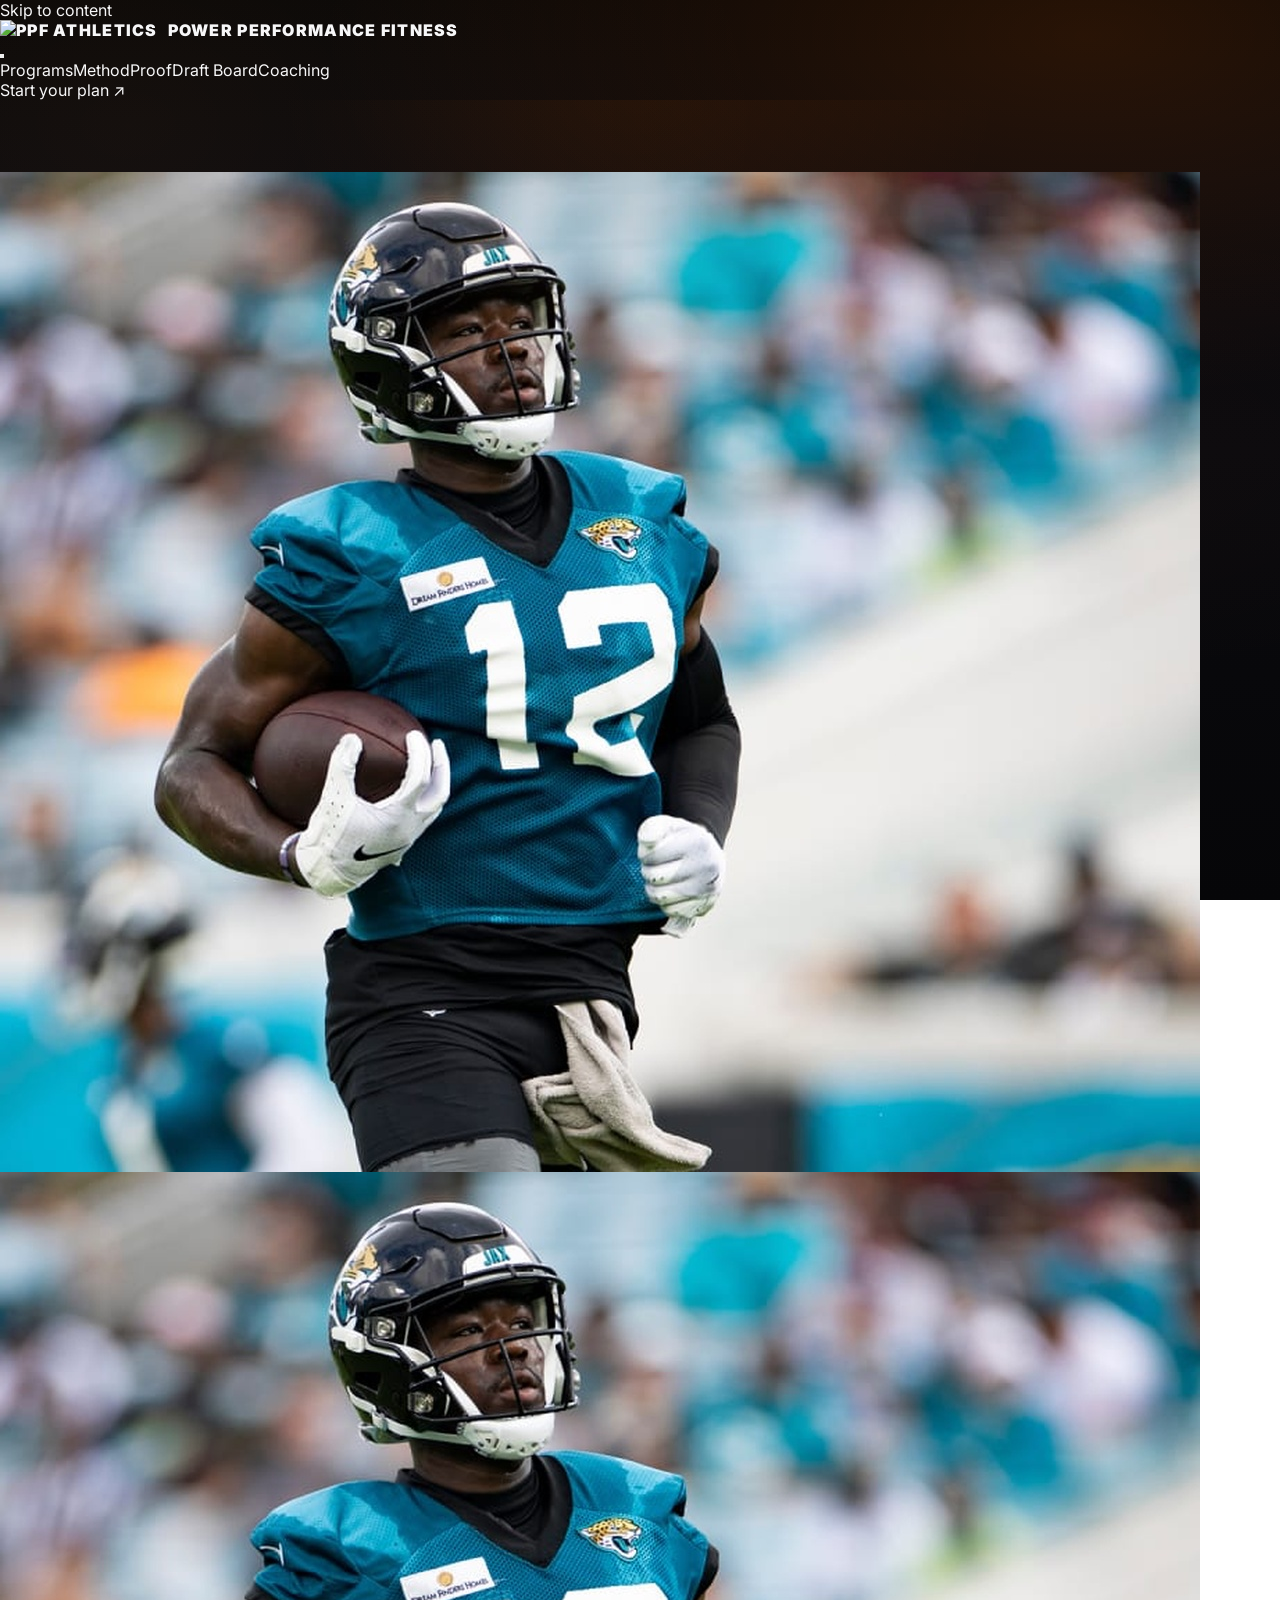
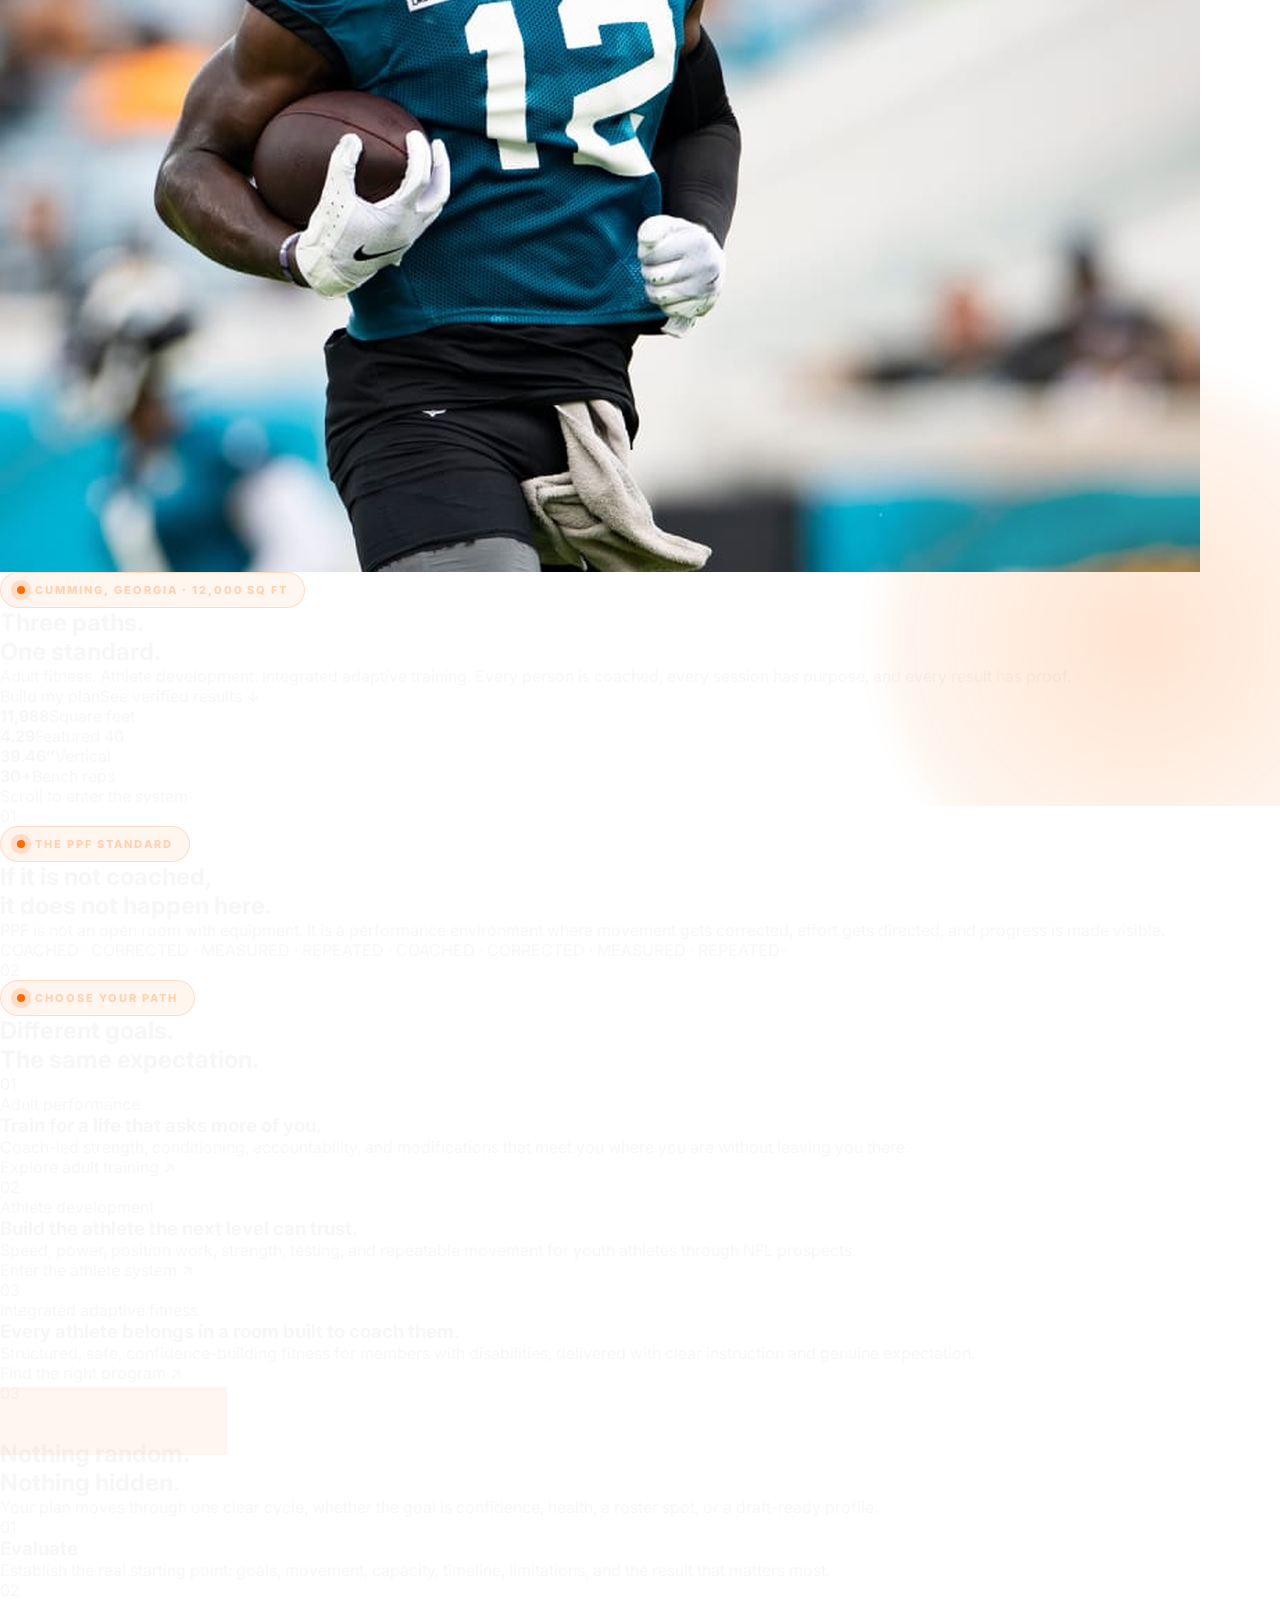
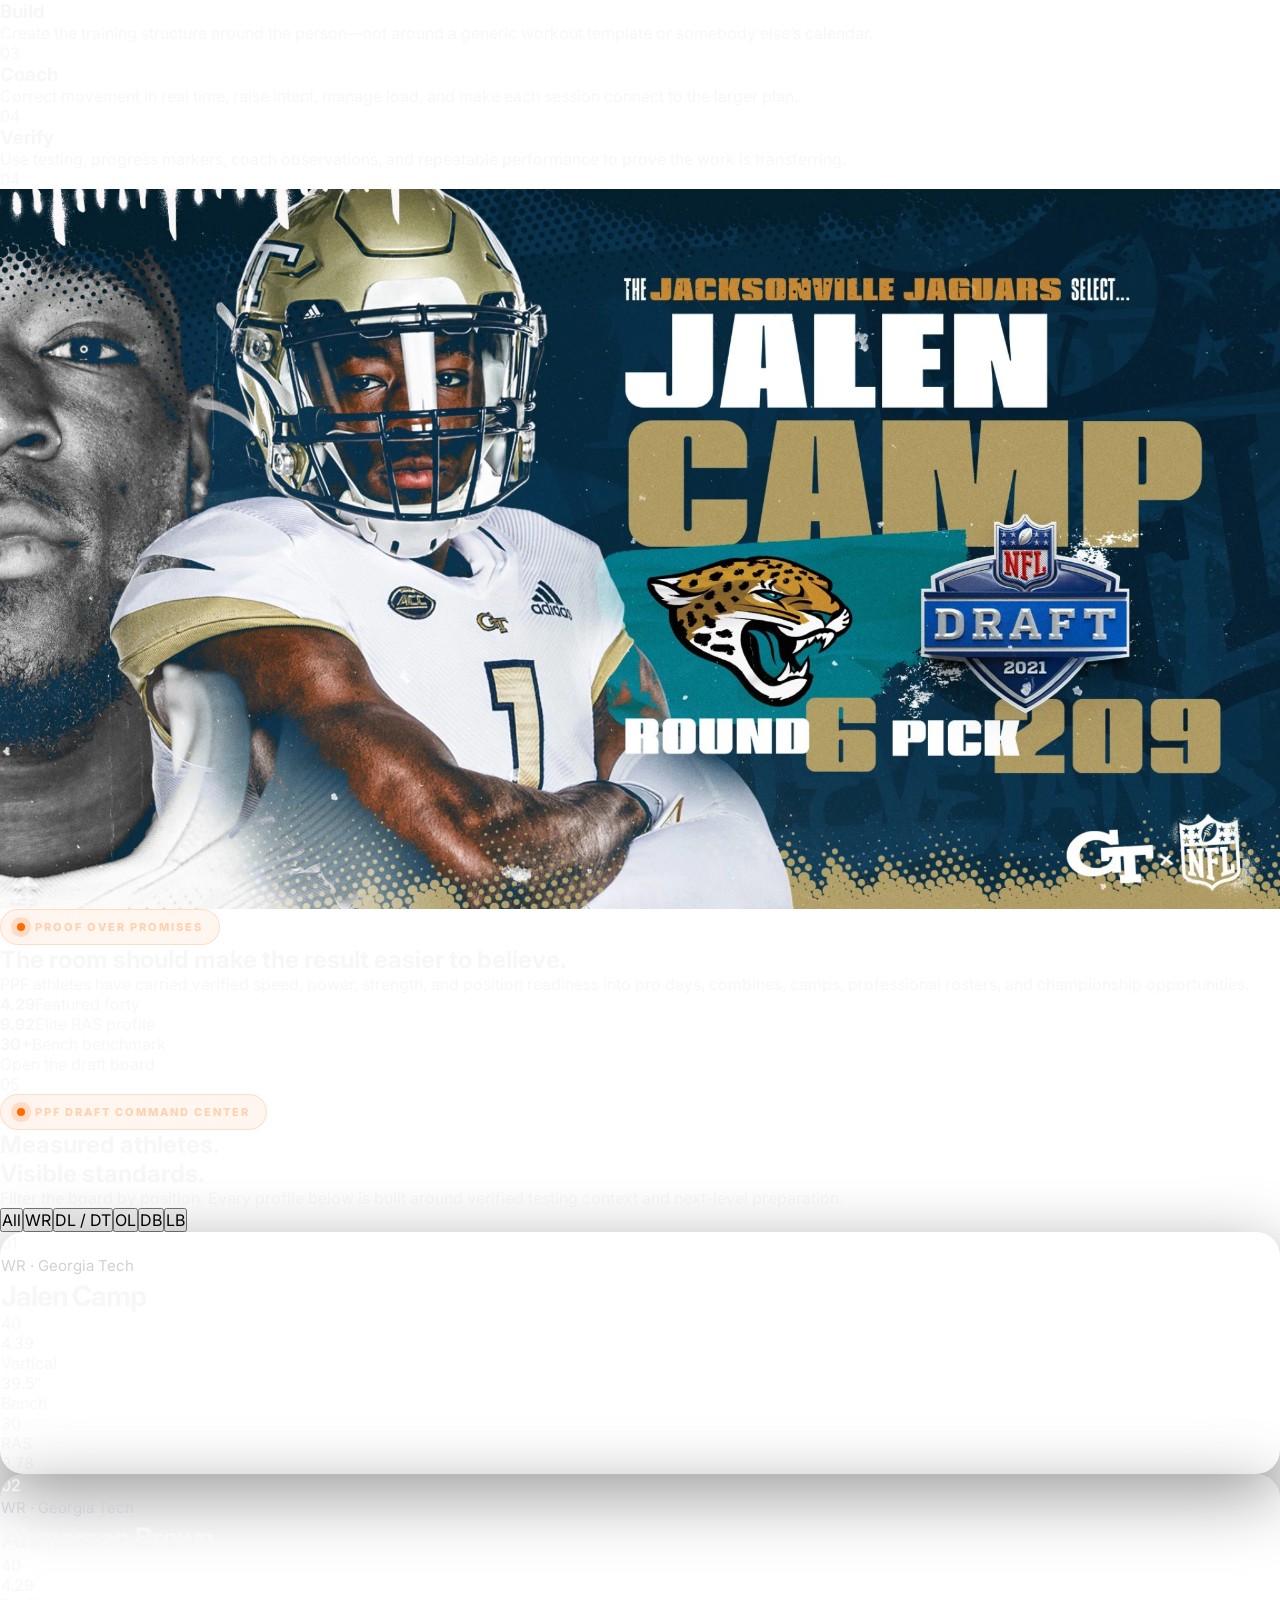
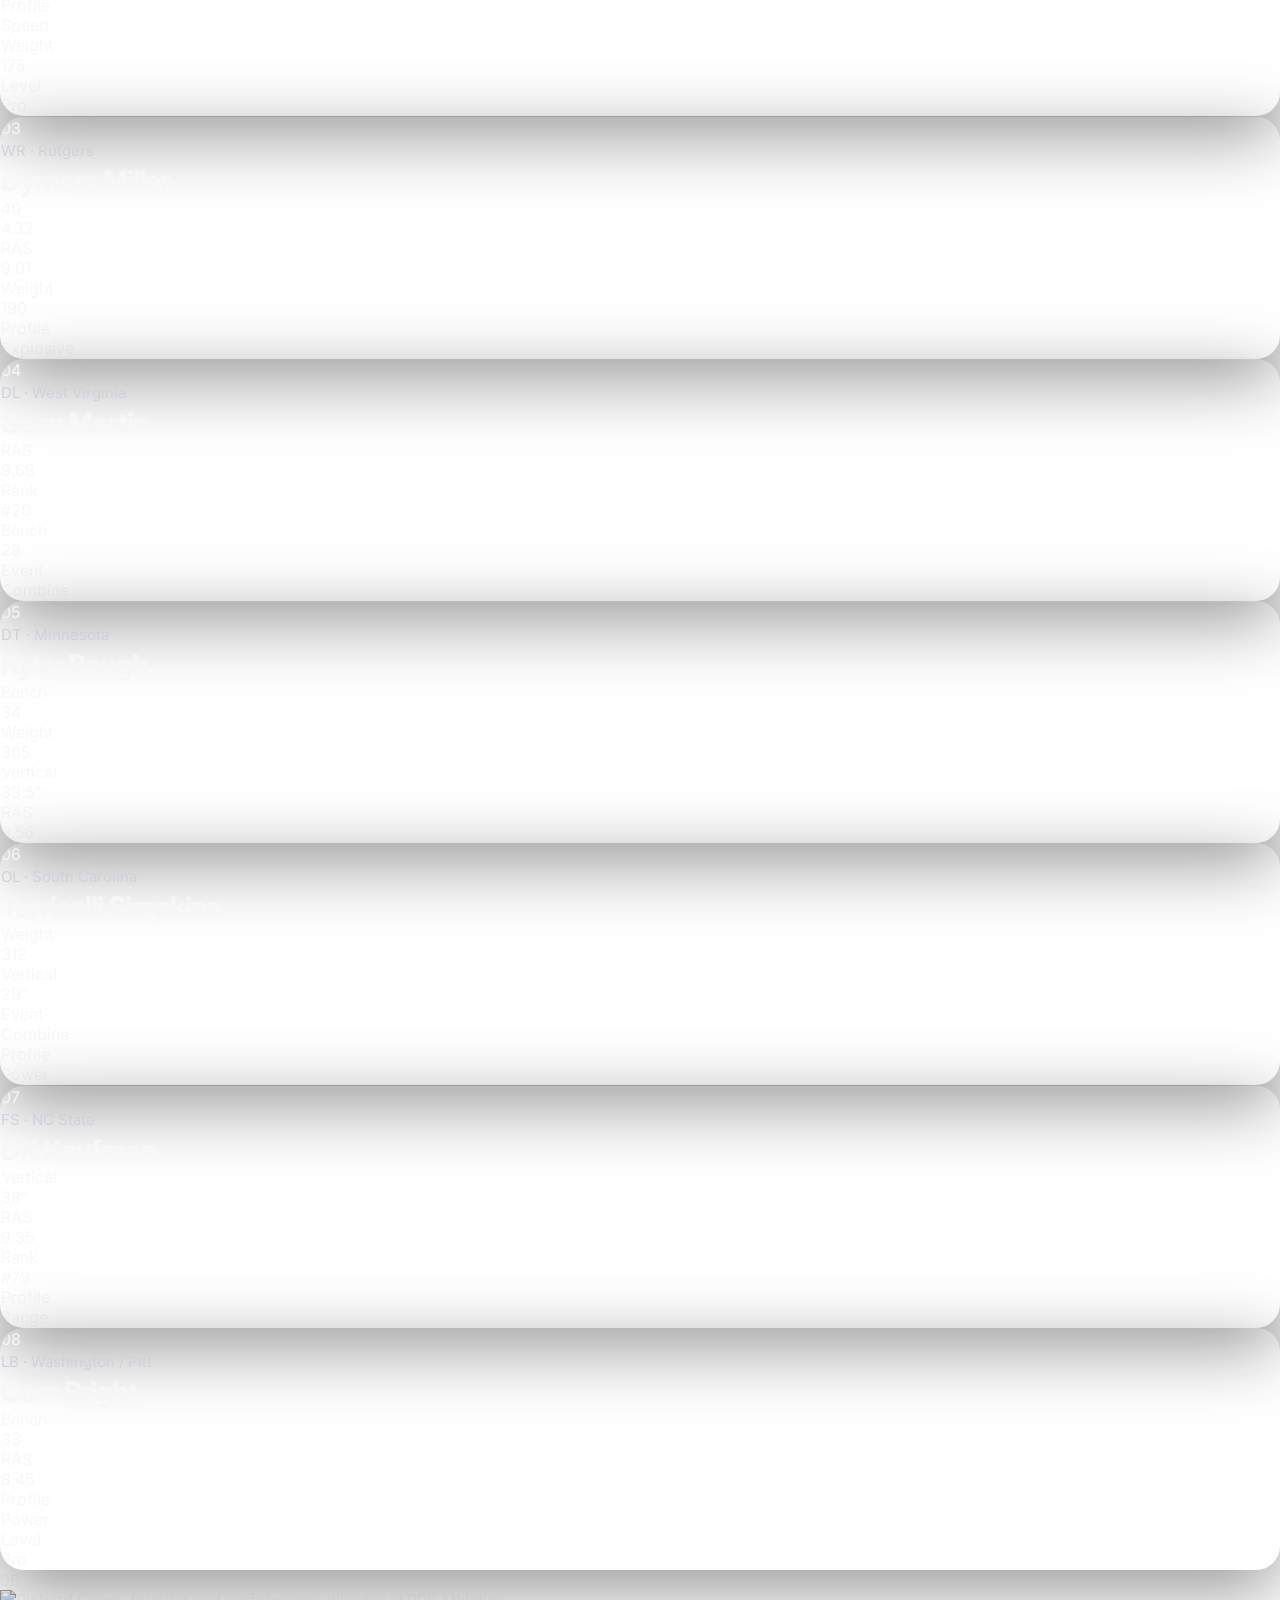
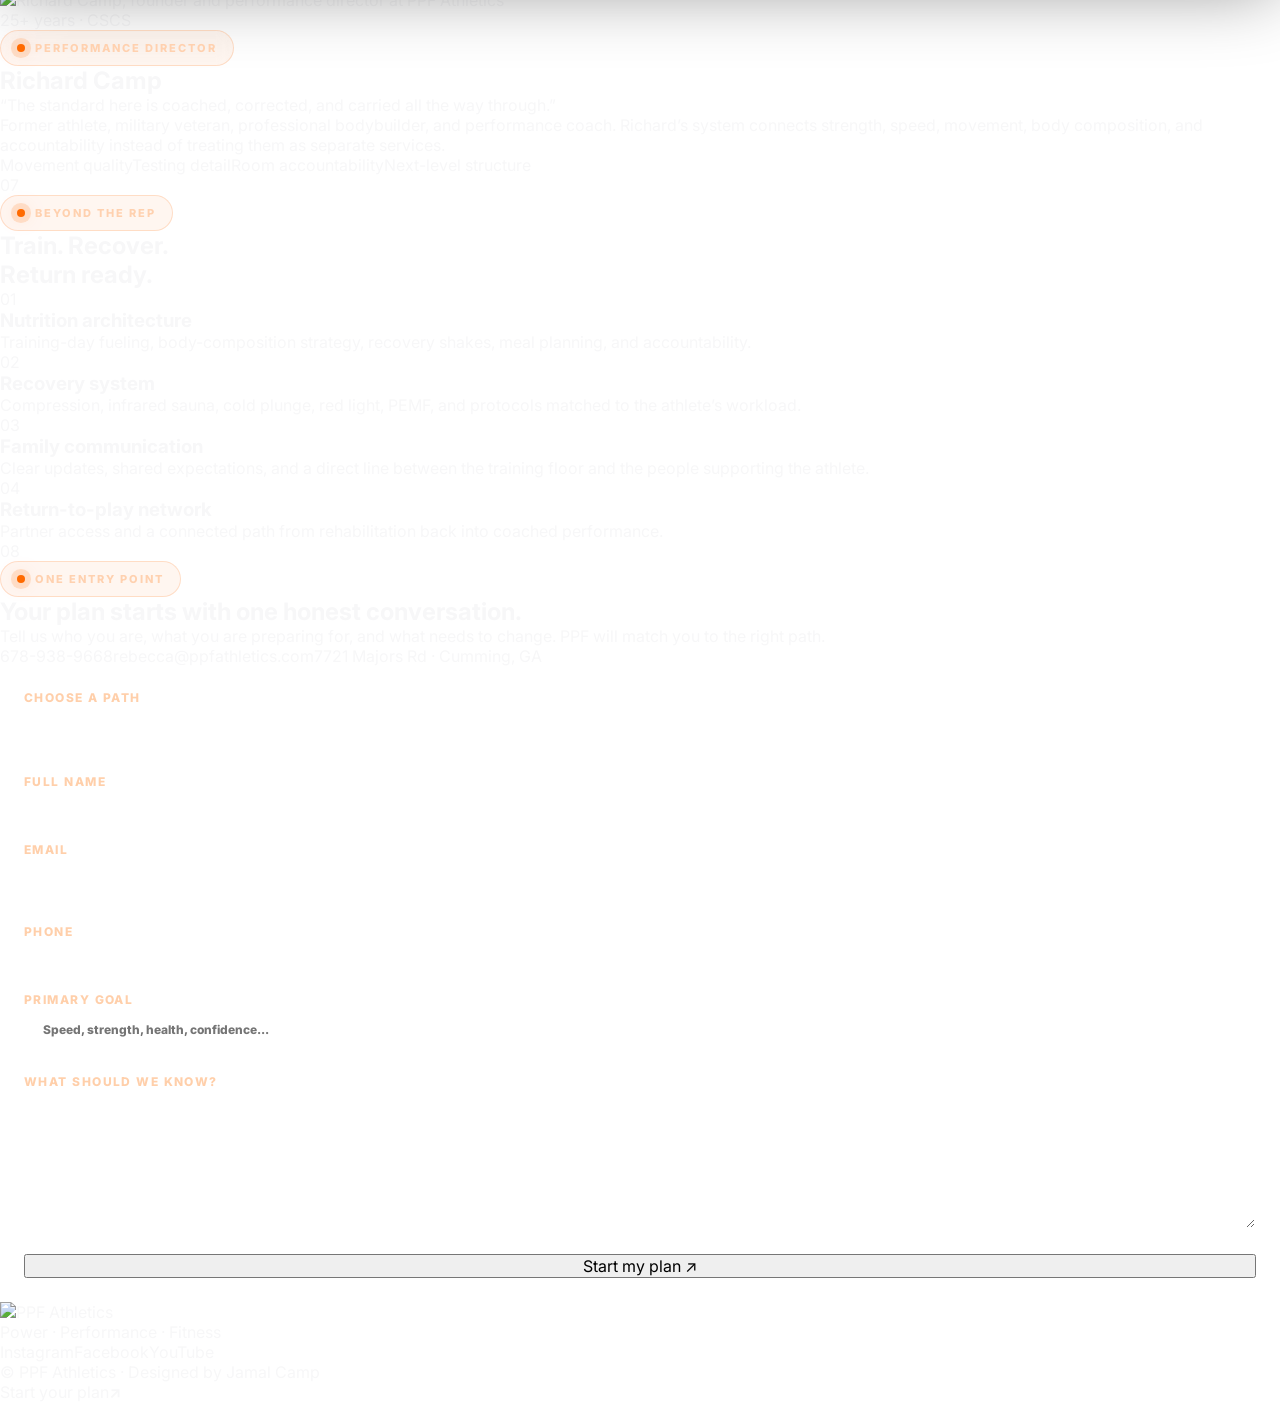
==== commit 7adb372c: "Redesign PPF homepage around three-path performance system" ====
--- a/index.html
+++ b/index.html
@@ -1,3227 +1,63 @@
-<!DOCTYPE html>
+<!doctype html>
 <html lang="en">
 <head>
-<meta charset="utf-8"/>
-<meta content="width=device-width, initial-scale=1.0" name="viewport"/>
-<title>PPF Athletics | 2027 Combine &amp; Pro Day Prep — Speed, Power, Position Work in Cumming, GA</title>
-<meta content="PPF Athletics 2027 NFL Combine and Pro Day Prep in Cumming, Georgia. Speed, power, position work, recovery, and measurable development built for serious prospects. Structured process for agents, families, players, and alumni." name="description"/>
-<meta name="robots" content="index, follow"/>
-<link rel="canonical" href="https://jamalcamp30.github.io/ppfwebsite/"/>
-<!-- Open Graph -->
-<meta property="og:type" content="website"/>
-<meta property="og:title" content="PPF Athletics | 2027 Combine &amp; Pro Day Prep"/>
-<meta property="og:description" content="Speed, power, position work, recovery, and measurable development built for serious prospects. Structured process, measured progress, clear reporting."/>
-<meta property="og:url" content="https://jamalcamp30.github.io/ppfwebsite/"/>
-<meta property="og:site_name" content="PPF Athletics"/>
-<meta property="og:image" content="https://static.wixstatic.com/media/86a15f_872649b65d214d5f81965bb77a2a2039~mv2.png"/>
-<!-- Twitter Card -->
-<meta name="twitter:card" content="summary_large_image"/>
-<meta name="twitter:title" content="PPF Athletics | 2027 Combine &amp; Pro Day Prep"/>
-<meta name="twitter:description" content="Speed, power, position work, recovery, and measurable development built for serious prospects."/>
-<meta name="twitter:image" content="https://static.wixstatic.com/media/86a15f_872649b65d214d5f81965bb77a2a2039~mv2.png"/>
-<link rel="preconnect" href="https://fonts.googleapis.com">
-<link rel="preconnect" href="https://fonts.gstatic.com" crossorigin>
-<link href="https://fonts.googleapis.com/css2?family=Inter:wght@400;600;700;800;900&display=swap" rel="stylesheet">
-<link rel="stylesheet" href="styles.css"/>
-<!-- Organization Structured Data -->
-<script type="application/ld+json">
-{
-  "@context": "https://schema.org",
-  "@type": "Organization",
-  "name": "PPF Athletics",
-  "url": "https://ppfathletics.com",
-  "logo": "https://static.wixstatic.com/media/86a15f_872649b65d214d5f81965bb77a2a2039~mv2.png",
-  "description": "PPF Athletics 2027 NFL Combine and Pro Day Prep in Cumming, Georgia.",
-  "sameAs": [
-    "https://www.instagram.com/ppfathletics/",
-    "https://www.facebook.com/PPFAthletics/",
-    "https://www.youtube.com/@powerperformancefitness1507/feature"
-  ]
-}
-</script>
-<!-- WebSite Structured Data -->
-<script type="application/ld+json">
-{
-  "@context": "https://schema.org",
-  "@type": "WebSite",
-  "name": "PPF Athletics",
-  "alternateName": "Power Performance Fitness",
-  "url": "https://jamalcamp30.github.io/ppfwebsite/"
-}
-</script>
-<!-- LocalBusiness Structured Data -->
-<script type="application/ld+json">
-{
-  "@context": "https://schema.org",
-  "@type": "LocalBusiness",
-  "name": "PPF Athletics",
-  "description": "Speed, power, position work, recovery, and measurable development built for serious prospects.",
-  "address": {
-    "@type": "PostalAddress",
-    "streetAddress": "7721 Majors Rd",
-    "addressLocality": "Cumming",
-    "addressRegion": "GA",
-    "postalCode": "30041",
-    "addressCountry": "US"
-  },
-  "telephone": ["+1-678-910-3080", "+1-678-938-9668"],
-  "email": ["rebecca@ppfathletics.com", "richard@ppfathletics.com"],
-  "url": "https://ppfathletics.com",
-  "openingHours": "Mo-Sa 06:00-20:00"
-}
-</script>
-<!-- VideoObject Structured Data -->
-<script type="application/ld+json">
-{
-  "@context": "https://schema.org",
-  "@type": "VideoObject",
-  "name": "Jalen Camp — 30 Bench Press Reps at Georgia Tech Pro Day",
-  "description": "Jalen Camp posts 30 reps on the 225-pound bench press at Georgia Tech Pro Day in 2021, a combine-caliber benchmark.",
-  "thumbnailUrl": "Jalen.Camp.Texans.featured.latest.jpg",
-  "uploadDate": "2021-04-01",
-  "contentUrl": "IMG_0371.MOV"
-}
-</script>
+  <meta charset="utf-8">
+  <meta name="viewport" content="width=device-width, initial-scale=1">
+  <title>PPF Athletics | Three Paths. One Standard.</title>
+  <meta name="description" content="PPF Athletics in Cumming, Georgia delivers coached adult fitness, athlete development, adaptive training, combine preparation, and recovery inside one measurable performance system.">
+  <meta name="theme-color" content="#080808">
+  <link rel="canonical" href="https://jamalcamp30.github.io/ppfwebsite/">
+  <meta property="og:type" content="website">
+  <meta property="og:title" content="PPF Athletics | Three Paths. One Standard.">
+  <meta property="og:description" content="If it is not coached, it does not happen here.">
+  <meta property="og:image" content="Jalen.Camp.Texans.featured.latest.jpg">
+  <link rel="preconnect" href="https://fonts.googleapis.com">
+  <link rel="preconnect" href="https://fonts.gstatic.com" crossorigin>
+  <link href="https://fonts.googleapis.com/css2?family=Archivo+Black&family=Inter:wght@400;500;600;700;800&display=swap" rel="stylesheet">
+  <link rel="stylesheet" href="styles.css">
+  <script type="application/ld+json">{"@context":"https://schema.org","@type":"HealthClub","name":"PPF Athletics","alternateName":"Power Performance Fitness","url":"https://jamalcamp30.github.io/ppfwebsite/","telephone":"+1-678-938-9668","email":"rebecca@ppfathletics.com","address":{"@type":"PostalAddress","streetAddress":"7721 Majors Rd","addressLocality":"Cumming","addressRegion":"GA","postalCode":"30041","addressCountry":"US"},"sameAs":["https://www.instagram.com/ppfathletics/","https://www.facebook.com/PPFAthletics/","https://www.youtube.com/@powerperformancefitness1507/feature"]}</script>
 </head>
 <body>
-
-<!-- 100-Yard Scroll Engine — Field Progress Rails -->
-<div class="fpr" id="fpr" aria-hidden="true">
-  <div class="fpr-rail fpr-left" id="fpr-left"></div>
-  <div class="fpr-rail fpr-right" id="fpr-right"></div>
-  <div class="fpr-badge" id="fpr-badge"></div>
-</div>
-
-<!-- Cursor Glow -->
-<div class="cursor-glow" id="cursor-glow" aria-hidden="true"></div>
-
-<!-- Cinematic Intro — 3-Phase Sequence -->
-<div class="cinematic-intro" aria-hidden="true">
-  <div class="intro-vignette"></div>
-  <canvas class="intro-system-canvas" id="intro-system-canvas"></canvas>
-  <div class="intro-content">
-    <!-- Phase 1: Logo Ignition -->
-    <div class="intro-logo-reveal">
-      <img alt="PPF Athletics" src="https://static.wixstatic.com/media/86a15f_872649b65d214d5f81965bb77a2a2039~mv2.png/v1/fill/w_218%2Ch_131%2Cal_c%2Cq_85%2Cusm_0.66_1.00_0.01%2Cenc_avif%2Cquality_auto/PPF%20logo%20%28dark%20background%29.png" width="218" height="131"/>
-      <div class="intro-logo-pulse"></div>
-    </div>
-    <div class="intro-words">
-      <span class="intro-word">POWER</span>
-      <span class="intro-word">PERFORMANCE</span>
-      <span class="intro-word">FITNESS</span>
-    </div>
-    <!-- Phase 2: System tag -->
-    <div class="intro-system-tag">BUILT FOR EVALUATION SEASON</div>
-    <div class="intro-bar"><span></span></div>
-  </div>
-</div>
-
-<!-- Sound Toggle -->
-<button class="sound-toggle" id="sound-toggle" aria-label="Toggle sound" title="Toggle sound">
-  <svg class="sound-on" viewBox="0 0 24 24" width="20" height="20" aria-hidden="true"><path d="M3 9v6h4l5 5V4L7 9H3zm13.5 3A4.5 4.5 0 0014 8.5v7a4.49 4.49 0 002.5-3.5zM14 3.23v2.06a7.007 7.007 0 010 13.42v2.06A9.007 9.007 0 0014 3.23z"/></svg>
-  <svg class="sound-off" viewBox="0 0 24 24" width="20" height="20" aria-hidden="true"><path d="M16.5 12A4.5 4.5 0 0014 8.5v2.14l2.45 2.45c.03-.2.05-.39.05-.59zm2.5 0a7 7 0 00-.57-2.79l-1.5 1.5A4.98 4.98 0 0117 12h2zM4.27 3L3 4.27 7.73 9H3v6h4l5 5v-6.73l4.25 4.25c-.67.52-1.42.93-2.25 1.18v2.06a8.99 8.99 0 003.69-1.81L19.73 21 21 19.73l-9-9L4.27 3zM12 4l-1.88 1.88L12 7.76V4z"/></svg>
-</button>
-
-<!-- Scroll Progress Bar -->
-<div class="scroll-progress"></div>
-
-<!-- Particle Canvas -->
-<canvas id="particle-canvas" aria-hidden="true"></canvas>
-
-<nav class="nav">
-<div class="container nav-wrap">
-<a class="brand" href="#top">
-<span class="mark"><img alt="PPF Athletics logo" src="https://static.wixstatic.com/media/86a15f_872649b65d214d5f81965bb77a2a2039~mv2.png/v1/fill/w_218%2Ch_131%2Cal_c%2Cq_85%2Cusm_0.66_1.00_0.01%2Cenc_avif%2Cquality_auto/PPF%20logo%20%28dark%20background%29.png"/></span>
-<span><small>Power • Performance • Fitness</small><strong>PPF Athletics</strong></span>
-</a>
-<div class="nav-links">
-<a href="#top">Standard</a>
-<a href="#method">Method</a>
-<a href="#proof">Proof</a>
-<a href="#coach">Coaching Intelligence</a>
-<a href="#support">Support</a>
-</div>
-<button class="nav-toggle" aria-label="Toggle navigation" aria-expanded="false"><span></span><span></span><span></span></button>
-</div>
-</nav>
-
-<section class="draft-ticker" aria-label="2027 NFL Draft countdown">
-  <div class="container ticker-wrap">
-    <div class="ticker-copy">
-      <div class="ticker-badge">2027 NFL Draft</div>
-      <div class="ticker-text">Washington, D.C. <span>•</span> April 27, 2027 <span>•</span> 8:00 PM ET</div>
-    </div>
-    <div class="ticker-countdown" id="draft-countdown">
-      <div class="ticker-unit"><strong id="draft-days">---</strong><span>Days</span></div>
-      <div class="ticker-unit"><strong id="draft-hours">--</strong><span>Hours</span></div>
-      <div class="ticker-unit"><strong id="draft-minutes">--</strong><span>Minutes</span></div>
-      <div class="ticker-unit"><strong id="draft-seconds">--</strong><span>Seconds</span></div>
-    </div>
-  </div>
-</section>
-<header class="hero ts-hero" id="top">
-<!-- Video Background -->
-<div class="hero-video-wrap" aria-hidden="true">
-  <video class="hero-video" autoplay muted loop playsinline poster="Jalen.Camp.Texans.featured.latest.jpg">
-    <source src="IMG_0371.MOV" type="video/quicktime">
-  </video>
-  <div class="hero-video-overlay"></div>
-</div>
-<canvas class="ts-grid-canvas" id="ts-grid-canvas" aria-hidden="true"></canvas>
-
-<div class="container ts-container">
-
-<!-- ── LAYER 1 — Title & Emotional Hit ──────────────────── -->
-<div class="ts-title-block" id="ts-title-block">
-  <div class="ts-badge-row">
-    <span class="ts-seal" id="ts-seal" aria-hidden="true"></span>
-    <span class="ts-badge">THE STANDARD</span>
-  </div>
-  <div class="ts-tagline" id="ts-tagline">
-    <span class="ts-tag-word" data-word="timed">TIMED.</span>
-    <span class="ts-tag-word" data-word="measured">MEASURED.</span>
-    <span class="ts-tag-word" data-word="coached">COACHED.</span>
-    <span class="ts-tag-word" data-word="verified">VERIFIED.</span>
-  </div>
-  <h1 class="ts-headline" id="ts-headline">Build a <span class="accent">draft-ready</span> profile before the room ever questions it.</h1>
-  <p class="ts-body">Measured output. Corrected movement. Verified results. Every phase at PPF is built to sharpen movement, raise usable output, and produce a profile that looks fast, powerful, efficient, and fully prepared when evaluation actually happens — on the stopwatch, on the jump sheet, in position movement, and across every detail that separates preparation from projection.</p>
-</div>
-
-<!-- ── LAYER 2 — Proof Engine: Verified Categories ─────── -->
-<div class="ts-proof-engine" id="ts-proof-engine">
-  <div class="ts-engine-header">
-    <span class="ts-engine-label">VERIFIED CATEGORIES</span>
-    <span class="ts-engine-line"></span>
-  </div>
-  <div class="ts-cat-grid">
-    <div class="ts-cat" data-cat="speed">
-      <div class="ts-cat-icon-wrap"><span class="ts-cat-icon">⏱</span></div>
-      <strong class="ts-cat-title">40-YARD DASH PRECISION</strong>
-      <p class="ts-cat-desc">Acceleration mechanics, split accuracy, top-end velocity, laser-timed verification</p>
-      <div class="ts-cat-bar"></div>
-    </div>
-    <div class="ts-cat" data-cat="jump">
-      <div class="ts-cat-icon-wrap"><span class="ts-cat-icon">↕</span></div>
-      <strong class="ts-cat-title">VERTICAL &amp; BROAD TRANSFER</strong>
-      <p class="ts-cat-desc">Force production, jump sequence refinement, measurable power output, explosive conversion</p>
-      <div class="ts-cat-bar"></div>
-    </div>
-    <div class="ts-cat" data-cat="movement">
-      <div class="ts-cat-icon-wrap"><span class="ts-cat-icon">↗</span></div>
-      <strong class="ts-cat-title">POSITION-SPECIFIC MOVEMENT</strong>
-      <p class="ts-cat-desc">Transition detail, route efficiency, change-of-direction sharpness, position-matched work</p>
-      <div class="ts-cat-bar"></div>
-    </div>
-    <div class="ts-cat" data-cat="body">
-      <div class="ts-cat-icon-wrap"><span class="ts-cat-icon">◉</span></div>
-      <strong class="ts-cat-title">CAMP-READY BODY COMPOSITION</strong>
-      <p class="ts-cat-desc">Weight management, body fat optimization, athletic presentation, combine-ready physique</p>
-      <div class="ts-cat-bar"></div>
-    </div>
-    <div class="ts-cat" data-cat="recovery">
-      <div class="ts-cat-icon-wrap"><span class="ts-cat-icon">♻</span></div>
-      <strong class="ts-cat-title">RECOVERY &amp; READINESS</strong>
-      <p class="ts-cat-desc">Session recovery, performance monitoring, workload management, sustained training quality</p>
-      <div class="ts-cat-bar"></div>
-    </div>
-  </div>
-</div>
-
-<!-- ── LAYER 3 — Metrics Wall ──────────────────────────── -->
-<div class="ts-metrics-wall" id="ts-metrics">
-  <div class="ts-metric">
-    <strong class="ts-metric-num" data-count="12000">0</strong>
-    <span class="ts-metric-label">SQ FT</span>
-    <div class="ts-metric-trace"></div>
-  </div>
-  <div class="ts-metric">
-    <strong class="ts-metric-num" data-count="4.29" data-decimals="2">0</strong>
-    <span class="ts-metric-label">FEATURED 40</span>
-    <div class="ts-metric-trace"></div>
-  </div>
-  <div class="ts-metric">
-    <strong class="ts-metric-num" data-count="39.5" data-decimals="1" data-suffix="″">0</strong>
-    <span class="ts-metric-label">VERTICAL</span>
-    <div class="ts-metric-trace"></div>
-  </div>
-  <div class="ts-metric">
-    <strong class="ts-metric-num" data-count="30" data-suffix="+">0</strong>
-    <span class="ts-metric-label">BENCH REPS</span>
-    <div class="ts-metric-trace"></div>
-  </div>
-</div>
-
-<!-- ── LAYER 5 — Richard Camp Authority Panel ──────────── -->
-<div class="ts-authority" id="ts-authority">
-  <div class="ts-auth-portrait-wrap">
-    <img class="ts-auth-portrait" loading="lazy" alt="Richard Camp — Performance Director at PPF Athletics" src="https://github.com/user-attachments/assets/33147496-faa2-4f48-8662-626e29b4d85f"/>
-    <div class="ts-auth-glow"></div>
-    <div class="ts-auth-stamp">VERIFIED</div>
-  </div>
-  <div class="ts-auth-info">
-    <strong class="ts-auth-name">RICHARD CAMP</strong>
-    <span class="ts-auth-role">Founder / Performance Director</span>
-    <span class="ts-auth-creds">25+ years · CSCS · Draft-prep structure built on precision, intensity, and transfer</span>
-    <em class="ts-auth-quote">"The standard here is coached, corrected, and carried all the way through."</em>
-    <div class="ts-auth-traits">
-      <span class="ts-auth-trait">Movement Quality</span>
-      <span class="ts-auth-trait">Testing Detail</span>
-      <span class="ts-auth-trait">Room Accountability</span>
-      <span class="ts-auth-trait">Pro-Level Structure</span>
-    </div>
-  </div>
-</div>
-
-<!-- ── LAYER 6 — CTAs ──────────────────────────────────── -->
-<div class="ts-cta-row" id="ts-ctas">
-  <a class="btn primary ts-cta-main" href="#contact" data-hover="Start your plan">Start Your Plan</a>
-  <div class="ts-cta-wrap">
-    <a class="btn secondary" href="#draft-board">See the athlete board</a>
-    <span class="ts-cta-sub">Verified speed, jumps, strength, and RAS markers</span>
-  </div>
-</div>
-
-</div><!-- end .ts-container -->
-
-<!-- ── Running Ticker Strip ────────────────────────────── -->
-<div class="ts-ticker" aria-hidden="true">
-  <div class="ts-ticker-track">
-    <span>VERIFIED SPEED</span><span class="ts-ticker-dot">·</span>
-    <span>TESTED POWER</span><span class="ts-ticker-dot">·</span>
-    <span>POSITION TRANSFER</span><span class="ts-ticker-dot">·</span>
-    <span>BODY COMPOSITION</span><span class="ts-ticker-dot">·</span>
-    <span>RECOVERY READINESS</span><span class="ts-ticker-dot">·</span>
-    <span>DRAFT-PROFILE DEVELOPMENT</span><span class="ts-ticker-dot">·</span>
-    <span>OFF-SEASON STANDARD</span><span class="ts-ticker-dot">·</span>
-  </div>
-</div>
-
-<!-- ── Transition Into Next Section ─────────────────────── -->
-<div class="ts-transition" id="ts-transition">
-  <div class="container">
-    <div class="ts-transition-line"></div>
-    <span class="ts-transition-text">HOW THE PROFILE GETS BUILT</span>
-  </div>
-</div>
-</header>
-
-<!-- ═══ METHOD (Carryover + Audience + Process + System) ════════ -->
-<div id="method"></div>
-<section class="section co-section" id="carryover">
-  <div class="co-bg-grid"></div>
-  <div class="co-scanlines"></div>
-  <canvas class="co-canvas" id="coCanvas"></canvas>
-
-  <div class="container">
-    <!-- Header -->
-    <div class="co-header reveal">
-      <div class="co-status-line">
-        <span class="co-status-dot"></span>
-        <span class="eyebrow co-eyebrow">Next-Level Carryover</span>
-        <span class="co-status-tag">MOVEMENT TRANSFER ACTIVE</span>
-      </div>
-      <h2 class="section-title co-title">Tested here. Felt everywhere.</h2>
-      <p class="section-sub co-sub">The work should still look right after the testing cycle.</p>
-      <div class="co-header-scanbar">
-        <div class="co-header-scanbar-fill"></div>
-      </div>
-    </div>
-
-    <!-- Body copy -->
-    <div class="co-body reveal">
-      <p>The best profile is not just timed well. It moves right, holds up, and shows up when football gets fast. At PPF, speed work, jump output, strength development, body composition, and recovery are built to carry into position movement, camp readiness, and real on-field value.</p>
-    </div>
-
-    <!-- 4 Transfer Blocks – clickable tab controllers -->
-    <div class="co-grid reveal" id="coGrid">
-
-      <div class="co-card co-tab active" data-co="speed" data-phase="acceleration" role="button" tabindex="0">
-        <div class="co-card-icon">
-          <svg viewBox="0 0 48 48" fill="none" stroke="currentColor" stroke-width="2"><circle cx="24" cy="24" r="20"/><polyline points="24,12 24,24 32,28"/></svg>
-        </div>
-        <h3 class="co-card-title">Speed Transfer</h3>
-        <span class="co-card-tag">WHAT WE TRAINED</span>
-        <p class="co-card-text">40-yard dash precision, acceleration mechanics, stride frequency drills, resisted sprint loading.</p>
-        <div class="co-connector">
-          <span class="co-dot"></span>
-          <span class="co-line"></span>
-          <span class="co-dot"></span>
-        </div>
-        <div class="co-pulse-line"></div>
-      </div>
-
-      <div class="co-card co-tab" data-co="power" data-phase="force" role="button" tabindex="0">
-        <div class="co-card-icon">
-          <svg viewBox="0 0 48 48" fill="none" stroke="currentColor" stroke-width="2"><path d="M24 4 L28 20 L44 24 L28 28 L24 44 L20 28 L4 24 L20 20 Z"/></svg>
-        </div>
-        <h3 class="co-card-title">Power Transfer</h3>
-        <span class="co-card-tag">WHAT WE TRAINED</span>
-        <p class="co-card-text">Vertical and broad jump mechanics, force development, trap-bar pulls, depth drops, reactive power.</p>
-        <div class="co-connector">
-          <span class="co-dot"></span>
-          <span class="co-line"></span>
-          <span class="co-dot"></span>
-        </div>
-        <div class="co-pulse-line"></div>
-      </div>
-
-      <div class="co-card co-tab" data-co="position" data-phase="redirection" role="button" tabindex="0">
-        <div class="co-card-icon">
-          <svg viewBox="0 0 48 48" fill="none" stroke="currentColor" stroke-width="2"><rect x="8" y="8" width="32" height="32" rx="4"/><path d="M16 16 L32 32 M32 16 L16 32"/></svg>
-        </div>
-        <h3 class="co-card-title">Position Transfer</h3>
-        <span class="co-card-tag">WHAT WE TRAINED</span>
-        <p class="co-card-text">Position-specific footwork, COD drills, route mechanics, leverage training, body-control sequences.</p>
-        <div class="co-connector">
-          <span class="co-dot"></span>
-          <span class="co-line"></span>
-          <span class="co-dot"></span>
-        </div>
-        <div class="co-pulse-line"></div>
-      </div>
-
-      <div class="co-card co-tab" data-co="camp" data-phase="readiness" role="button" tabindex="0">
-        <div class="co-card-icon">
-          <svg viewBox="0 0 48 48" fill="none" stroke="currentColor" stroke-width="2"><path d="M12 36 Q24 4 36 36"/><line x1="8" y1="36" x2="40" y2="36"/><circle cx="24" cy="16" r="3"/></svg>
-        </div>
-        <h3 class="co-card-title">Camp Transfer</h3>
-        <span class="co-card-tag">WHAT WE TRAINED</span>
-        <p class="co-card-text">Recovery protocols, work capacity building, body composition management, repeated-effort conditioning.</p>
-        <div class="co-connector">
-          <span class="co-dot"></span>
-          <span class="co-line"></span>
-          <span class="co-dot"></span>
-        </div>
-        <div class="co-pulse-line"></div>
-      </div>
-
-    </div>
-
-    <!-- Scroll sequence: numbers morph into movement labels -->
-    <div class="co-scroll-sequence reveal">
-      <div class="co-scroll-track" id="coScrollTrack">
-        <div class="co-morph-item" data-from="4.29" data-to="Acceleration" data-trained="Resisted sprint loading" data-improved="0-20yd split time" data-field="Usable acceleration &amp; transition speed" role="button" tabindex="0">
-          <span class="co-morph-num">4.29</span>
-          <span class="co-morph-label">Acceleration</span>
-        </div>
-        <div class="co-morph-item" data-from="39.5&quot;" data-to="Projection" data-trained="Depth drops &amp; trap-bar pulls" data-improved="Vertical &amp; broad jump output" data-field="Explosion &amp; projection under speed" role="button" tabindex="0">
-          <span class="co-morph-num">39.5&quot;</span>
-          <span class="co-morph-label">Projection</span>
-        </div>
-        <div class="co-morph-item" data-from="6.82" data-to="Redirection" data-trained="COD drills &amp; route mechanics" data-improved="3-cone &amp; shuttle" data-field="Football-specific body control" role="button" tabindex="0">
-          <span class="co-morph-num">6.82</span>
-          <span class="co-morph-label">Redirection</span>
-        </div>
-        <div class="co-morph-item" data-from="30+" data-to="Repeatability" data-trained="Work capacity building" data-improved="Repeated high-effort sets" data-field="Camp readiness &amp; sustained output" role="button" tabindex="0">
-          <span class="co-morph-num">30+</span>
-          <span class="co-morph-label">Repeatability</span>
-        </div>
-      </div>
-    </div>
-
-    <!-- Film-room — Interactive Analysis Console -->
-    <div class="co-film-room reveal" id="coFilmRoom">
-      <div class="co-film-header">
-        <span class="co-film-rec">&#9679; REC</span>
-        <span class="co-film-title">MOVEMENT CARRYOVER ANALYSIS</span>
-        <div class="co-phase-buttons" id="coPhaseButtons">
-          <button class="co-phase-btn active" data-phase="acceleration">Acceleration</button>
-          <button class="co-phase-btn" data-phase="force">Force Vector</button>
-          <button class="co-phase-btn" data-phase="redirection">Redirection</button>
-          <button class="co-phase-btn" data-phase="readiness">Camp Readiness</button>
-        </div>
-        <span class="co-film-timecode" id="coTimecode">00:00:00</span>
-      </div>
-      <div class="co-film-viewport" id="coFilmViewport">
-        <div class="co-film-grid-overlay"></div>
-        <canvas class="co-film-canvas" id="coFilmCanvas"></canvas>
-        <div class="co-film-tags">
-          <div class="co-film-tag" style="top:20%;left:15%">
-            <span class="co-tag-dot"></span>
-            <span class="co-tag-line">Acceleration Phase</span>
-          </div>
-          <div class="co-film-tag" style="top:35%;left:55%">
-            <span class="co-tag-dot"></span>
-            <span class="co-tag-line">Force Vector &mdash; Projection</span>
-          </div>
-          <div class="co-film-tag" style="top:60%;left:30%">
-            <span class="co-tag-dot"></span>
-            <span class="co-tag-line">Redirection &amp; Leverage</span>
-          </div>
-          <div class="co-film-tag" style="top:75%;left:65%">
-            <span class="co-tag-dot"></span>
-            <span class="co-tag-line">Camp Readiness Hold</span>
-          </div>
-        </div>
-      </div>
-      <div class="co-proof-row" id="coProofRow">
-        <span class="co-proof-stat" id="coProofStat">4.29</span>
-        <span class="co-proof-divider">|</span>
-        <span class="co-proof-text" id="coProofText">Resisted sprint loading &rarr; Usable acceleration &amp; transition speed</span>
-      </div>
-    </div>
-
-    <!-- Closing line -->
-    <div class="co-closer reveal">
-      <div class="co-closer-reveal">
-        <div class="co-closer-sweep"></div>
-        <p class="co-closer-line">Measured for testing. Built for what comes after.</p>
-        <div class="co-closer-glow"></div>
-      </div>
-    </div>
-
-  </div>
-</section>
-
-
-
-<!-- ═══ HOW THE PROCESS WORKS — 5-Step Premium Timeline ═══════ -->
-<section class="section pt-section" id="ppf-process">
-  <div class="container">
-    <span class="eyebrow pt-eyebrow">How the process works</span>
-    <h2 class="section-title reveal">From evaluation to peak readiness, every phase is clear, structured, and accountable.</h2>
-
-    <!-- Timeline Track -->
-    <div class="pt-track">
-      <div class="pt-progress-line">
-        <div class="pt-progress-pulse" id="pt-pulse"></div>
-      </div>
-
-      <!-- Step 01: Evaluate (merged Entry + Baseline) -->
-      <div class="pt-node" data-step="1">
-        <div class="pt-node-marker"><span>01</span></div>
-        <div class="pt-node-content">
-          <h3 class="pt-node-title">Evaluate</h3>
-          <p class="pt-node-micro">We establish the starting point — goals, timeline, movement quality, speed, power, and what cannot be left unaddressed.</p>
-          <div class="pt-node-detail" hidden>
-            <h4>What happens</h4>
-            <ul>
-              <li>Athlete goals and timeline to event</li>
-              <li>Movement screen and quality assessment</li>
-              <li>Speed and power testing</li>
-              <li>Positional needs analysis and weak-link identification</li>
-              <li>Decision-makers and communication setup</li>
-            </ul>
-            <div class="pt-node-tags">
-              <span class="pt-tag">Objective: Map the full picture</span>
-              <span class="pt-tag">Deliverable: Baseline report + fit assessment</span>
-              <span class="pt-tag">Communication: Results shared with stakeholders</span>
-            </div>
-          </div>
-        </div>
-      </div>
-
-      <!-- Step 02: Build -->
-      <div class="pt-node" data-step="2">
-        <div class="pt-node-marker"><span>02</span></div>
-        <div class="pt-node-content">
-          <h3 class="pt-node-title">Build</h3>
-          <p class="pt-node-micro">The plan is built around the athlete's calendar, event targets, and development priorities — not a template.</p>
-          <div class="pt-node-detail" hidden>
-            <h4>What happens</h4>
-            <ul>
-              <li>Training block design</li>
-              <li>Performance priorities mapping</li>
-              <li>Recovery emphasis planning</li>
-              <li>Schedule structure finalization</li>
-              <li>Communication cadence setup</li>
-            </ul>
-            <div class="pt-node-tags">
-              <span class="pt-tag">Objective: Structured development plan</span>
-              <span class="pt-tag">Deliverable: Phase plan document</span>
-              <span class="pt-tag">Communication: Plan shared with decision-makers</span>
-            </div>
-          </div>
-        </div>
-      </div>
-
-      <!-- Step 03: Train -->
-      <div class="pt-node" data-step="3">
-        <div class="pt-node-marker"><span>03</span></div>
-        <div class="pt-node-content">
-          <h3 class="pt-node-title">Train</h3>
-          <p class="pt-node-micro">The room should feel personal, direct, and measurable every week.</p>
-          <div class="pt-node-detail" hidden>
-            <h4>What happens</h4>
-            <ul>
-              <li>Speed work and start mechanics</li>
-              <li>Force and power development</li>
-              <li>Movement quality refinement</li>
-              <li>Position-specific carryover drills</li>
-              <li>Recovery management protocols</li>
-            </ul>
-            <div class="pt-node-tags">
-              <span class="pt-tag">Objective: Consistent measurable progress</span>
-              <span class="pt-tag">Deliverable: Weekly session data</span>
-              <span class="pt-tag">Communication: Coach-level observations shared daily</span>
-            </div>
-          </div>
-        </div>
-      </div>
-
-      <!-- Step 04: Report -->
-      <div class="pt-node" data-step="4">
-        <div class="pt-node-marker"><span>04</span></div>
-        <div class="pt-node-content">
-          <h3 class="pt-node-title">Report</h3>
-          <p class="pt-node-micro">Progress is tracked, discussed, and adjusted with intent — not guessed at.</p>
-          <div class="pt-node-detail" hidden>
-            <h4>What happens</h4>
-            <ul>
-              <li>Metric review and trendline analysis</li>
-              <li>Readiness and consistency review</li>
-              <li>Workload adjustment if needed</li>
-              <li>Event-specific refinement</li>
-              <li>Formal stakeholder updates</li>
-            </ul>
-            <div class="pt-node-tags">
-              <span class="pt-tag">Objective: Course-correct with data</span>
-              <span class="pt-tag">Deliverable: Progress report</span>
-              <span class="pt-tag">Communication: Formal update to stakeholders</span>
-            </div>
-          </div>
-        </div>
-      </div>
-
-      <!-- Step 05: Peak (merged Window Prep + Event Support) -->
-      <div class="pt-node" data-step="5">
-        <div class="pt-node-marker"><span>05</span></div>
-        <div class="pt-node-content">
-          <h3 class="pt-node-title">Peak</h3>
-          <p class="pt-node-micro">As the evaluation window arrives, the work becomes precise. The outcome gets context, review, and a next move.</p>
-          <div class="pt-node-detail" hidden>
-            <h4>What happens</h4>
-            <ul>
-              <li>40 start refinement and jump sequencing</li>
-              <li>Body composition finish and testing strategy</li>
-              <li>Final readiness check and pre-event briefing</li>
-              <li>Event support plan execution</li>
-              <li>Post-event review, debrief, and next-step strategy</li>
-            </ul>
-            <div class="pt-node-tags">
-              <span class="pt-tag">Objective: Peak readiness and complete the cycle</span>
-              <span class="pt-tag">Deliverable: Readiness report + post-event summary</span>
-              <span class="pt-tag">Communication: Full-circle debrief</span>
-            </div>
-          </div>
-        </div>
-      </div>
-    </div>
-
-    <!-- Reporting Cadence Side Module -->
-    <div class="pt-cadence" id="pt-cadence">
-      <h3 class="pt-cadence-title">Reporting Cadence</h3>
-      <div class="pt-cadence-items">
-        <div class="pt-cadence-item">
-          <span class="pt-cadence-freq">Daily</span>
-          <span class="pt-cadence-desc">Coach-level observations and session notes</span>
-        </div>
-        <div class="pt-cadence-item">
-          <span class="pt-cadence-freq">Weekly</span>
-          <span class="pt-cadence-desc">Performance snapshot and readiness themes</span>
-        </div>
-        <div class="pt-cadence-item">
-          <span class="pt-cadence-freq">Biweekly</span>
-          <span class="pt-cadence-desc">Progress update for key decision-makers when needed</span>
-        </div>
-        <div class="pt-cadence-item">
-          <span class="pt-cadence-freq">Monthly</span>
-          <span class="pt-cadence-desc">Formal development review with trendline summary</span>
-        </div>
-        <div class="pt-cadence-item">
-          <span class="pt-cadence-freq">Pre-Event</span>
-          <span class="pt-cadence-desc">Focused readiness report before testing windows</span>
-        </div>
-        <div class="pt-cadence-item">
-          <span class="pt-cadence-freq">Post-Event</span>
-          <span class="pt-cadence-desc">Debrief, outcomes, and next-step recommendation</span>
-        </div>
-      </div>
-    </div>
-  </div>
-</section>
-
-<!-- ═══ BUILT BY POSITION ═════════════════════════════════════ -->
-<section class="section ow-section" id="outcome-wall">
-  <div class="ow-field-bg" aria-hidden="true">
-    <div class="ow-yard-line" style="--yl-pos:10%">10</div>
-    <div class="ow-yard-line" style="--yl-pos:30%">20</div>
-    <div class="ow-yard-line" style="--yl-pos:50%">30</div>
-    <div class="ow-yard-line" style="--yl-pos:70%">40</div>
-    <div class="ow-yard-line" style="--yl-pos:90%">50</div>
-  </div>
-  <div class="container">
-    <span class="eyebrow ow-eyebrow">Built by Position</span>
-    <h2 class="section-title reveal">Every position asks different questions. The work should answer them before the rep is ever judged.</h2>
-
-    <div class="ow-grid">
-
-      <!-- QB -->
-      <div class="ow-card" data-position="qb">
-        <div class="ow-card-inner">
-          <div class="ow-card-front">
-            <div class="ow-turf-accent" aria-hidden="true"></div>
-            <div class="ow-pos-abbr">QB</div>
-            <div class="ow-pos-name">Quarterback</div>
-            <div class="ow-pos-identity">Command the pocket. Deliver under pressure.</div>
-            <div class="ow-pos-traits">
-              <span class="ow-trait">Release Efficiency</span>
-              <span class="ow-trait">Rotational Power</span>
-              <span class="ow-trait">Pocket Movement</span>
-            </div>
-            <div class="ow-action-trail" aria-hidden="true"></div>
-          </div>
-          <div class="ow-card-expand">
-            <div class="ow-scout-panel">
-              <div class="ow-scout-block">
-                <span class="ow-scout-label">What We Build</span>
-                <div class="ow-scout-items"><span>Release mechanics &amp; timing</span><span>Lower-half sequencing</span><span>Pocket movement efficiency</span></div>
-              </div>
-              <div class="ow-scout-block">
-                <span class="ow-scout-label">What Transfers</span>
-                <p>Velocity and repeatability under pressure. Cleaner rotational patterns across every throw window.</p>
-              </div>
-              <div class="ow-scout-block">
-                <span class="ow-scout-label">Evaluation Relevance</span>
-                <p>Arm talent meets mechanical consistency — what coaches need to see before they trust the position.</p>
-              </div>
-              <div class="ow-scout-edge"><span class="ow-scout-label">PPF Edge</span> We train the throw from the ground up, not the arm down.</div>
-            </div>
-          </div>
-        </div>
-      </div>
-
-      <!-- RB -->
-      <div class="ow-card" data-position="rb">
-        <div class="ow-card-inner">
-          <div class="ow-card-front">
-            <div class="ow-turf-accent" aria-hidden="true"></div>
-            <div class="ow-pos-abbr">RB</div>
-            <div class="ow-pos-name">Running Back</div>
-            <div class="ow-pos-identity">Create in chaos. Explode through contact.</div>
-            <div class="ow-pos-traits">
-              <span class="ow-trait">First-Step Burst</span>
-              <span class="ow-trait">Lateral COD</span>
-              <span class="ow-trait">Contact Balance</span>
-            </div>
-            <div class="ow-action-trail" aria-hidden="true"></div>
-          </div>
-          <div class="ow-card-expand">
-            <div class="ow-scout-panel">
-              <div class="ow-scout-block">
-                <span class="ow-scout-label">What We Build</span>
-                <div class="ow-scout-items"><span>Deceleration &amp; re-acceleration</span><span>Contact-ready lower body</span><span>Open-field speed translation</span></div>
-              </div>
-              <div class="ow-scout-block">
-                <span class="ow-scout-label">What Transfers</span>
-                <p>Explosive first step and violent cuts that separate in short space. Power through contact, speed in the open field.</p>
-              </div>
-              <div class="ow-scout-block">
-                <span class="ow-scout-label">Evaluation Relevance</span>
-                <p>Evaluators look for burst, vision, and the ability to finish runs — all built from the ground mechanics up.</p>
-              </div>
-              <div class="ow-scout-edge"><span class="ow-scout-label">PPF Edge</span> We train cuts like collisions — controlled violence, not choreography.</div>
-            </div>
-          </div>
-        </div>
-      </div>
-
-      <!-- WR -->
-      <div class="ow-card" data-position="wr">
-        <div class="ow-card-inner">
-          <div class="ow-card-front">
-            <div class="ow-turf-accent" aria-hidden="true"></div>
-            <div class="ow-pos-abbr">WR</div>
-            <div class="ow-pos-name">Wide Receiver</div>
-            <div class="ow-pos-identity">Separate and finish. Every route, every rep.</div>
-            <div class="ow-pos-traits">
-              <span class="ow-trait">Release Mechanics</span>
-              <span class="ow-trait">Top-End Speed</span>
-              <span class="ow-trait">Catch Radius</span>
-            </div>
-            <div class="ow-action-trail" aria-hidden="true"></div>
-          </div>
-          <div class="ow-card-expand">
-            <div class="ow-scout-panel">
-              <div class="ow-scout-block">
-                <span class="ow-scout-label">What We Build</span>
-                <div class="ow-scout-items"><span>Release mechanics off the line</span><span>Deceleration into breaks</span><span>Body control &amp; spatial awareness</span></div>
-              </div>
-              <div class="ow-scout-block">
-                <span class="ow-scout-label">What Transfers</span>
-                <p>Smooth, elastic movement that shows up in routes. Catch-point efficiency and body control at full speed.</p>
-              </div>
-              <div class="ow-scout-block">
-                <span class="ow-scout-label">Evaluation Relevance</span>
-                <p>Scouts watch for separation speed, hands, and route discipline — the foundation is built in how you move.</p>
-              </div>
-              <div class="ow-scout-edge"><span class="ow-scout-label">PPF Edge</span> We build receivers who win before the ball is thrown.</div>
-            </div>
-          </div>
-        </div>
-      </div>
-
-      <!-- TE -->
-      <div class="ow-card" data-position="te">
-        <div class="ow-card-inner">
-          <div class="ow-card-front">
-            <div class="ow-turf-accent" aria-hidden="true"></div>
-            <div class="ow-pos-abbr">TE</div>
-            <div class="ow-pos-name">Tight End</div>
-            <div class="ow-pos-identity">The hybrid weapon. Block, release, finish.</div>
-            <div class="ow-pos-traits">
-              <span class="ow-trait">Inline Strength</span>
-              <span class="ow-trait">Route Transition</span>
-              <span class="ow-trait">Red-Zone Body Control</span>
-            </div>
-            <div class="ow-action-trail" aria-hidden="true"></div>
-          </div>
-          <div class="ow-card-expand">
-            <div class="ow-scout-panel">
-              <div class="ow-scout-block">
-                <span class="ow-scout-label">What We Build</span>
-                <div class="ow-scout-items"><span>Strike &amp; anchor mechanics</span><span>Acceleration out of congestion</span><span>Route-body transition fluidity</span></div>
-              </div>
-              <div class="ow-scout-block">
-                <span class="ow-scout-label">What Transfers</span>
-                <p>A tight end who can hold the point of attack and then run away from linebackers on the next snap.</p>
-              </div>
-              <div class="ow-scout-block">
-                <span class="ow-scout-label">Evaluation Relevance</span>
-                <p>Versatility is the premium — coaches want proof that the athlete can do both, not just look the part.</p>
-              </div>
-              <div class="ow-scout-edge"><span class="ow-scout-label">PPF Edge</span> We train the full position, not half of it.</div>
-            </div>
-          </div>
-        </div>
-      </div>
-
-      <!-- OL -->
-      <div class="ow-card" data-position="ol">
-        <div class="ow-card-inner">
-          <div class="ow-card-front">
-            <div class="ow-turf-accent" aria-hidden="true"></div>
-            <div class="ow-pos-abbr">OL</div>
-            <div class="ow-pos-name">Offensive Line</div>
-            <div class="ow-pos-identity">Control the line. Pancake the opposition.</div>
-            <div class="ow-pos-traits">
-              <span class="ow-trait">Anchor Strength</span>
-              <span class="ow-trait">Hip Roll &amp; Strike</span>
-              <span class="ow-trait">Redirect Ability</span>
-            </div>
-            <div class="ow-action-trail" aria-hidden="true"></div>
-          </div>
-          <div class="ow-card-expand">
-            <div class="ow-scout-panel">
-              <div class="ow-scout-block">
-                <span class="ow-scout-label">What We Build</span>
-                <div class="ow-scout-items"><span>Short-space power expression</span><span>Hip roll &amp; strike timing</span><span>Protection posture &amp; anchor</span></div>
-              </div>
-              <div class="ow-scout-block">
-                <span class="ow-scout-label">What Transfers</span>
-                <p>Linemen who control the point of attack, redirect with power, and finish every rep through the whistle.</p>
-              </div>
-              <div class="ow-scout-block">
-                <span class="ow-scout-label">Evaluation Relevance</span>
-                <p>Coaches evaluate feet, hands, and anchor — all measurable through how the body moves under pressure.</p>
-              </div>
-              <div class="ow-scout-edge"><span class="ow-scout-label">PPF Edge</span> We build pancakes from the hips, not the highlight reel.</div>
-            </div>
-          </div>
-        </div>
-      </div>
-
-      <!-- DL -->
-      <div class="ow-card" data-position="dl">
-        <div class="ow-card-inner">
-          <div class="ow-card-front">
-            <div class="ow-turf-accent" aria-hidden="true"></div>
-            <div class="ow-pos-abbr">DL</div>
-            <div class="ow-pos-name">Defensive Line</div>
-            <div class="ow-pos-identity">Win the trenches. Disrupt everything.</div>
-            <div class="ow-pos-traits">
-              <span class="ow-trait">First-Step Explosion</span>
-              <span class="ow-trait">Hand Violence</span>
-              <span class="ow-trait">Pursuit Finish</span>
-            </div>
-            <div class="ow-action-trail" aria-hidden="true"></div>
-          </div>
-          <div class="ow-card-expand">
-            <div class="ow-scout-panel">
-              <div class="ow-scout-block">
-                <span class="ow-scout-label">What We Build</span>
-                <div class="ow-scout-items"><span>Get-off explosiveness</span><span>Hand placement &amp; shed speed</span><span>Leverage &amp; power transfer</span></div>
-              </div>
-              <div class="ow-scout-block">
-                <span class="ow-scout-label">What Transfers</span>
-                <p>A defensive lineman who wins the first step, controls the gap, and finishes at the quarterback.</p>
-              </div>
-              <div class="ow-scout-block">
-                <span class="ow-scout-label">Evaluation Relevance</span>
-                <p>First-step quickness, leverage, and motor — the three things that separate starters from roster spots.</p>
-              </div>
-              <div class="ow-scout-edge"><span class="ow-scout-label">PPF Edge</span> We build violence with technique, not just effort.</div>
-            </div>
-          </div>
-        </div>
-      </div>
-
-      <!-- EDGE -->
-      <div class="ow-card" data-position="edge">
-        <div class="ow-card-inner">
-          <div class="ow-card-front">
-            <div class="ow-turf-accent" aria-hidden="true"></div>
-            <div class="ow-pos-abbr">EDGE</div>
-            <div class="ow-pos-name">Edge Rusher</div>
-            <div class="ow-pos-identity">Bend the corner. Finish the play.</div>
-            <div class="ow-pos-traits">
-              <span class="ow-trait">Edge Acceleration</span>
-              <span class="ow-trait">Bend &amp; Dip</span>
-              <span class="ow-trait">Closing Burst</span>
-            </div>
-            <div class="ow-action-trail" aria-hidden="true"></div>
-          </div>
-          <div class="ow-card-expand">
-            <div class="ow-scout-panel">
-              <div class="ow-scout-block">
-                <span class="ow-scout-label">What We Build</span>
-                <div class="ow-scout-items"><span>Speed-to-power conversion</span><span>Bend &amp; body lean mechanics</span><span>Pass-rush finish posture</span></div>
-              </div>
-              <div class="ow-scout-block">
-                <span class="ow-scout-label">What Transfers</span>
-                <p>An edge presence that bends the arc, dips under tackles, and arrives with force at the quarterback.</p>
-              </div>
-              <div class="ow-scout-block">
-                <span class="ow-scout-label">Evaluation Relevance</span>
-                <p>Pass-rush wins the draft. Bend, burst, and finish are the three pillars scouts time and grade.</p>
-              </div>
-              <div class="ow-scout-edge"><span class="ow-scout-label">PPF Edge</span> We build the bend that film can't teach.</div>
-            </div>
-          </div>
-        </div>
-      </div>
-
-      <!-- LB -->
-      <div class="ow-card" data-position="lb">
-        <div class="ow-card-inner">
-          <div class="ow-card-front">
-            <div class="ow-turf-accent" aria-hidden="true"></div>
-            <div class="ow-pos-abbr">LB</div>
-            <div class="ow-pos-name">Linebacker</div>
-            <div class="ow-pos-identity">Read. Trigger. Destroy.</div>
-            <div class="ow-pos-traits">
-              <span class="ow-trait">Read-Step Efficiency</span>
-              <span class="ow-trait">Lateral Trigger</span>
-              <span class="ow-trait">Downhill Force</span>
-            </div>
-            <div class="ow-action-trail" aria-hidden="true"></div>
-          </div>
-          <div class="ow-card-expand">
-            <div class="ow-scout-panel">
-              <div class="ow-scout-block">
-                <span class="ow-scout-label">What We Build</span>
-                <div class="ow-scout-items"><span>Strike mechanics &amp; contact prep</span><span>COD in traffic</span><span>Lateral-to-downhill transition</span></div>
-              </div>
-              <div class="ow-scout-block">
-                <span class="ow-scout-label">What Transfers</span>
-                <p>Decisive movement from read to strike. The ability to flow, trigger, and arrive with controlled violence.</p>
-              </div>
-              <div class="ow-scout-block">
-                <span class="ow-scout-label">Evaluation Relevance</span>
-                <p>Linebackers are judged on instincts — but instincts are faster when the body moves efficiently.</p>
-              </div>
-              <div class="ow-scout-edge"><span class="ow-scout-label">PPF Edge</span> We train linebackers to arrive, not just react.</div>
-            </div>
-          </div>
-        </div>
-      </div>
-
-      <!-- CB -->
-      <div class="ow-card" data-position="cb">
-        <div class="ow-card-inner">
-          <div class="ow-card-front">
-            <div class="ow-turf-accent" aria-hidden="true"></div>
-            <div class="ow-pos-abbr">CB</div>
-            <div class="ow-pos-name">Cornerback</div>
-            <div class="ow-pos-identity">Cover and close. Every snap, every route.</div>
-            <div class="ow-pos-traits">
-              <span class="ow-trait">Hip Fluidity</span>
-              <span class="ow-trait">Transition Speed</span>
-              <span class="ow-trait">Break-on-Ball</span>
-            </div>
-            <div class="ow-action-trail" aria-hidden="true"></div>
-          </div>
-          <div class="ow-card-expand">
-            <div class="ow-scout-panel">
-              <div class="ow-scout-block">
-                <span class="ow-scout-label">What We Build</span>
-                <div class="ow-scout-items"><span>Recovery burst &amp; close speed</span><span>Hip transition mechanics</span><span>Break-on-ball efficiency</span></div>
-              </div>
-              <div class="ow-scout-block">
-                <span class="ow-scout-label">What Transfers</span>
-                <p>Twitchy, reactive coverage ability. The hips open, the feet drive, and the ball gets broken up.</p>
-              </div>
-              <div class="ow-scout-block">
-                <span class="ow-scout-label">Evaluation Relevance</span>
-                <p>Corners live and die by transitions — how fast can you flip, close, and compete at the catch point.</p>
-              </div>
-              <div class="ow-scout-edge"><span class="ow-scout-label">PPF Edge</span> We train corners to play fast by moving clean.</div>
-            </div>
-          </div>
-        </div>
-      </div>
-
-      <!-- S -->
-      <div class="ow-card" data-position="s">
-        <div class="ow-card-inner">
-          <div class="ow-card-front">
-            <div class="ow-turf-accent" aria-hidden="true"></div>
-            <div class="ow-pos-abbr">S</div>
-            <div class="ow-pos-name">Safety</div>
-            <div class="ow-pos-identity">Command the field. Cover every blade of grass.</div>
-            <div class="ow-pos-traits">
-              <span class="ow-trait">Range</span>
-              <span class="ow-trait">Angle Integrity</span>
-              <span class="ow-trait">Multi-Plane Movement</span>
-            </div>
-            <div class="ow-action-trail" aria-hidden="true"></div>
-          </div>
-          <div class="ow-card-expand">
-            <div class="ow-scout-panel">
-              <div class="ow-scout-block">
-                <span class="ow-scout-label">What We Build</span>
-                <div class="ow-scout-items"><span>Reaction speed &amp; read triggers</span><span>Close speed from depth</span><span>Multi-directional range</span></div>
-              </div>
-              <div class="ow-scout-block">
-                <span class="ow-scout-label">What Transfers</span>
-                <p>Expansive field command. The ability to cover ground, arrive on angles, and play with range that changes the math.</p>
-              </div>
-              <div class="ow-scout-block">
-                <span class="ow-scout-label">Evaluation Relevance</span>
-                <p>Safeties are measured by range and instincts — but range is a product of how efficiently the body transitions.</p>
-              </div>
-              <div class="ow-scout-edge"><span class="ow-scout-label">PPF Edge</span> We build safeties who cover space, not just assignments.</div>
-            </div>
-          </div>
-        </div>
-      </div>
-
-      <!-- Specialists -->
-      <div class="ow-card" data-position="spe">
-        <div class="ow-card-inner">
-          <div class="ow-card-front">
-            <div class="ow-turf-accent" aria-hidden="true"></div>
-            <div class="ow-pos-abbr">K / P / LS</div>
-            <div class="ow-pos-name">Specialists</div>
-            <div class="ow-pos-identity">Good snap. Good hold. The kick is good.</div>
-            <div class="ow-pos-traits">
-              <span class="ow-trait">Operation Timing</span>
-              <span class="ow-trait">Strike Consistency</span>
-              <span class="ow-trait">Directional Control</span>
-            </div>
-            <div class="ow-action-trail" aria-hidden="true"></div>
-          </div>
-          <div class="ow-card-expand">
-            <div class="ow-scout-panel">
-              <div class="ow-scout-block">
-                <span class="ow-scout-label">What We Build</span>
-                <div class="ow-scout-items"><span>Snap velocity &amp; accuracy</span><span>Approach &amp; strike mechanics</span><span>Repeatable operation rhythm</span></div>
-              </div>
-              <div class="ow-scout-block">
-                <span class="ow-scout-label">What Transfers</span>
-                <p>Clean operations under pressure. The snap spirals, the hold sets, and the strike is money — every time.</p>
-              </div>
-              <div class="ow-scout-block">
-                <span class="ow-scout-label">Evaluation Relevance</span>
-                <p>Special teams wins games. Consistency, timing, and pressure performance are what separate roster locks from tryouts.</p>
-              </div>
-              <div class="ow-scout-edge"><span class="ow-scout-label">PPF Edge</span> We treat specialists like starters, because they are.</div>
-            </div>
-          </div>
-        </div>
-      </div>
-
-      <!-- ATH -->
-      <div class="ow-card" data-position="ath">
-        <div class="ow-card-inner">
-          <div class="ow-card-front">
-            <div class="ow-turf-accent" aria-hidden="true"></div>
-            <div class="ow-pos-abbr">ATH</div>
-            <div class="ow-pos-name">Athlete / Utility</div>
-            <div class="ow-pos-identity">Versatile. Explosive. Ready for any role.</div>
-            <div class="ow-pos-traits">
-              <span class="ow-trait">Movement Diversity</span>
-              <span class="ow-trait">Testing Carryover</span>
-              <span class="ow-trait">Role Flexibility</span>
-            </div>
-            <div class="ow-action-trail" aria-hidden="true"></div>
-          </div>
-          <div class="ow-card-expand">
-            <div class="ow-scout-panel">
-              <div class="ow-scout-block">
-                <span class="ow-scout-label">What We Build</span>
-                <div class="ow-scout-items"><span>Multi-positional readiness</span><span>Transferable athletic profile</span><span>Movement adaptability</span></div>
-              </div>
-              <div class="ow-scout-block">
-                <span class="ow-scout-label">What Transfers</span>
-                <p>An athlete who tests well everywhere and moves like they belong at multiple positions on the field.</p>
-              </div>
-              <div class="ow-scout-block">
-                <span class="ow-scout-label">Evaluation Relevance</span>
-                <p>Hybrid athletes win roster spots by proving they can do more than one thing — and do it all at a high level.</p>
-              </div>
-              <div class="ow-scout-edge"><span class="ow-scout-label">PPF Edge</span> We build athletes who don't fit one box — they fill every gap.</div>
-            </div>
-          </div>
-        </div>
-      </div>
-
-    </div>
-  </div>
-</section>
-
-
-<section class="section sys-section" id="system">
-  <!-- Background Layers -->
-  <div class="sys-bg">
-    <div class="sys-grid-layer"></div>
-    <div class="sys-scan"></div>
-    <div class="sys-ambient"></div>
-    <div class="sys-float-metrics">
-      <span class="sys-float" style="top:12%;left:6%">4.29</span>
-      <span class="sys-float" style="top:28%;right:10%">39.5"</span>
-      <span class="sys-float" style="top:55%;left:4%">225</span>
-      <span class="sys-float" style="top:75%;right:7%">1.48s</span>
-      <span class="sys-float" style="top:18%;left:88%">10'6"</span>
-      <span class="sys-float" style="top:45%;right:3%">30</span>
-    </div>
-  </div>
-
-  <div class="container sys-wrap">
-    <!-- Boot Sequence Header -->
-    <div class="sys-boot" id="sysBoot">
-      <span class="sys-tag-line">PPF SYSTEM <span class="sys-sep">//</span> THE METHOD ENGINE</span>
-      <h2 class="sys-hero-title" id="sysTitle">WE DON'T SELL TRAINING. WE BUILD THE PROFILE.</h2>
-      <p class="sys-hero-sub">Speed. Power. Position. Readiness. Carryover. Each layer locks into place like part of a machine.</p>
-    </div>
-
-    <!-- Athlete Position Selector -->
-    <div class="sys-selector" id="sysSelector">
-      <span class="sys-selector-label">CHOOSE THE ATHLETE PATH</span>
-      <div class="sys-pos-row">
-        <button class="sys-pos active" data-pos="all">ALL</button>
-        <button class="sys-pos" data-pos="wr">WR</button>
-        <button class="sys-pos" data-pos="db">DB</button>
-        <button class="sys-pos" data-pos="rb">RB</button>
-        <button class="sys-pos" data-pos="lb">LB</button>
-        <button class="sys-pos" data-pos="dl">DL</button>
-        <button class="sys-pos" data-pos="ol">OL</button>
-      </div>
-    </div>
-
-    <!-- System Modules -->
-    <div class="sys-modules" id="sysModules">
-      <!-- 01 ACCELERATION -->
-      <div class="sys-module" data-module="speed">
-        <span class="sys-mod-idx">01</span>
-        <div class="sys-mod-head">
-          <h3 class="sys-mod-title">ACCELERATION</h3>
-          <span class="sys-mod-tag">Speed that survives the stopwatch.</span>
-        </div>
-        <div class="sys-mod-body">
-          <p class="sys-mod-detail"
-             data-default="Start angles, shin position, front-side mechanics, projection, stiffness, and clean ground contact — coached so the time reflects the work."
-             data-wr="Route-release burst and top-end speed built for separation at the catch point."
-             data-db="Explosive transition speed — backpedal to drive, click-and-close, and recovery angles coached frame by frame."
-             data-rb="First-step burst through the hole, second-level acceleration, and speed that carries through contact."
-             data-lb="Downhill burst and sideline-to-sideline speed built for pursuit, blitz timing, and coverage recovery."
-             data-dl="First-step explosion off the snap — get-off speed that collapses the pocket and disrupts timing."
-             data-ol="Quick-set speed in pass protection and explosive first step in the run game — movement that neutralizes speed rushers.">Start angles, shin position, front-side mechanics, projection, stiffness, and clean ground contact — coached so the time reflects the work.</p>
-        </div>
-        <div class="sys-proof-row">
-          <span class="sys-chip">4.29 verified forty</span>
-          <span class="sys-chip">NFL Combine speed</span>
-          <span class="sys-chip">Sub-1.50 10-yd splits</span>
-        </div>
-        <div class="sys-tracers">
-          <span class="sys-tracer">→ 40 time</span>
-          <span class="sys-tracer">→ 10-yd split</span>
-          <span class="sys-tracer">→ Top-end carry</span>
-        </div>
-      </div>
-
-      <!-- 02 FORCE -->
-      <div class="sys-module" data-module="power">
-        <span class="sys-mod-idx">02</span>
-        <div class="sys-mod-head">
-          <h3 class="sys-mod-title">FORCE</h3>
-          <span class="sys-mod-tag">Force that leaves the rack and shows up on the field.</span>
-        </div>
-        <div class="sys-mod-body">
-          <p class="sys-mod-detail"
-             data-default="Weight-room output tied to jumps, force production, violent first steps, and movement that shows up in both testing and position drills."
-             data-wr="Explosive jump mechanics and contested-catch power. Strength that shows up at the line and at the point of the catch."
-             data-db="Jam-press power, explosive plant-and-drive force, and vertical ability that makes plays at the highest point."
-             data-rb="Contact balance, leg drive through the hole, and power that translates to yards after contact."
-             data-lb="Stack-and-shed strength, explosive downhill force, and power to dominate at the point of attack."
-             data-dl="Violent hands, bull-rush power, and force application that collapses the pocket from every alignment."
-             data-ol="Anchor strength, drive-block power, and the ability to move defenders off the ball consistently.">Weight-room output tied to jumps, force production, violent first steps, and movement that shows up in both testing and position drills.</p>
-        </div>
-        <div class="sys-proof-row">
-          <span class="sys-chip">39.5" vert at 226 lbs</span>
-          <span class="sys-chip">30+ reps benchmark</span>
-          <span class="sys-chip">Verified broad jumps</span>
-        </div>
-        <div class="sys-tracers">
-          <span class="sys-tracer">→ Vertical jump</span>
-          <span class="sys-tracer">→ Broad jump</span>
-          <span class="sys-tracer">→ Bench press</span>
-        </div>
-      </div>
-
-      <!-- 03 POSITION -->
-      <div class="sys-module" data-module="position">
-        <span class="sys-mod-idx">03</span>
-        <div class="sys-mod-head">
-          <h3 class="sys-mod-title">POSITION</h3>
-          <span class="sys-mod-tag">Position work built for the athlete, not the group.</span>
-        </div>
-        <div class="sys-mod-body">
-          <p class="sys-mod-detail"
-             data-default="Wideouts, defensive backs, linemen, linebackers, backs, and specialists get position-specific coaching so the work carries over cleanly to the athlete on the board."
-             data-wr="Route trees, release packages, hand combat at the line, and break timing — built for the way receivers are actually evaluated."
-             data-db="Pedal-and-drive, press technique, zone eyes, transition footwork — built for the way defensive backs are actually graded."
-             data-rb="Vision development, pass protection technique, route running from the backfield — built for the modern three-down back."
-             data-lb="Run fits, coverage drops, blitz timing, stack-and-shed technique — built for the modern off-ball linebacker."
-             data-dl="Pass rush moves, hand technique, alignment versatility, run defense responsibility — built for the modern defensive front."
-             data-ol="Pass sets, combination blocks, pull technique, hand placement — built for the modern offensive line.">Wideouts, defensive backs, linemen, linebackers, backs, and specialists get position-specific coaching so the work carries over cleanly to the athlete on the board.</p>
-        </div>
-        <div class="sys-proof-row">
-          <span class="sys-chip">Combine participant carryover</span>
-          <span class="sys-chip">Position-specific protocols</span>
-        </div>
-        <div class="sys-tracers">
-          <span class="sys-tracer">→ Position drills</span>
-          <span class="sys-tracer">→ Film evaluation</span>
-          <span class="sys-tracer">→ Scout presentation</span>
-        </div>
-      </div>
-
-      <!-- 04 READINESS -->
-      <div class="sys-module" data-module="readiness">
-        <span class="sys-mod-idx">04</span>
-        <div class="sys-mod-head">
-          <h3 class="sys-mod-title">READINESS</h3>
-          <span class="sys-mod-tag">Recovery is part of the standard. Not the afterthought.</span>
-        </div>
-        <div class="sys-mod-body">
-          <p class="sys-mod-detail"
-             data-default="Nutrition, recovery, and sports-medicine support stay connected to the work. Athletes recover with the same discipline they bring to training."
-             data-wr="Receiver bodies need speed-maintenance nutrition, soft-tissue recovery, and session-to-session ankle and hip readiness protocols."
-             data-db="DB recovery protocols for hip mobility, CNS reset, and the high-volume footwork demand that defines the position."
-             data-rb="Running back recovery built around contact management, joint preservation, and maintaining burst across a full training cycle."
-             data-lb="Linebacker readiness protocols for managing the collision toll while maintaining lateral burst and coverage ability."
-             data-dl="D-line recovery built for heavy loading cycles — joint care, inflammation management, and maintaining first-step explosiveness."
-             data-ol="O-line readiness protocols for managing heavy squat and pull loading, shoulder recovery, and maintaining foot speed across the cycle.">Nutrition, recovery, and sports-medicine support stay connected to the work. Athletes recover with the same discipline they bring to training.</p>
-        </div>
-        <div class="sys-proof-row">
-          <span class="sys-chip">Full recovery integration</span>
-          <span class="sys-chip">Nutrition architecture</span>
-          <span class="sys-chip">Sports-medicine pipeline</span>
-        </div>
-        <div class="sys-tracers">
-          <span class="sys-tracer">→ Session readiness</span>
-          <span class="sys-tracer">→ Body composition</span>
-          <span class="sys-tracer">→ Repeatability</span>
-        </div>
-      </div>
-    </div>
-
-    <!-- No Weak Links Rail -->
-    <div class="sys-rail" id="sysRail">
-      <span class="sys-rail-label">NO WEAK LINKS — THE FULL PROFILE</span>
-      <div class="sys-rail-items">
-        <span class="sys-rail-node" data-rail="1">Movement</span>
-        <span class="sys-rail-node" data-rail="2">Output</span>
-        <span class="sys-rail-node" data-rail="3">Body Composition</span>
-        <span class="sys-rail-node" data-rail="4">Recovery</span>
-        <span class="sys-rail-node" data-rail="5">Position Detail</span>
-        <span class="sys-rail-node" data-rail="6">Presentation</span>
-      </div>
-      <p class="sys-rail-statement">PPF doesn't train one trait. PPF closes the whole profile.</p>
-    </div>
-
-    <!-- Carryover Visualizer -->
-<div id="proof"></div>
-    <div class="sys-carryover" id="sysCarryover">
-      <span class="sys-tag-line">CARRYOVER CHAIN</span>
-      <h3 class="sys-co-title">Training input → Testing output</h3>
-      <div class="sys-pairs">
-        <div class="sys-pair">
-          <div class="sys-pair-in"><span class="sys-pair-dot"></span>Resisted March</div>
-          <div class="sys-pair-line"></div>
-          <div class="sys-pair-out">10-Yard Split Improvement</div>
-        </div>
-        <div class="sys-pair">
-          <div class="sys-pair-in"><span class="sys-pair-dot"></span>Force Development</div>
-          <div class="sys-pair-line"></div>
-          <div class="sys-pair-out">Broad / Vertical Transfer</div>
-        </div>
-        <div class="sys-pair">
-          <div class="sys-pair-in"><span class="sys-pair-dot"></span>Position Footwork</div>
-          <div class="sys-pair-line"></div>
-          <div class="sys-pair-out">Cleaner Break &amp; Separation</div>
-        </div>
-        <div class="sys-pair">
-          <div class="sys-pair-in"><span class="sys-pair-dot"></span>Recovery Discipline</div>
-          <div class="sys-pair-line"></div>
-          <div class="sys-pair-out">Readiness &amp; Repeatability</div>
-        </div>
-      </div>
-    </div>
-
-    <!-- Proof Gallery -->
-    <div class="sys-proof-section">
-      <div class="sys-proof-main">
-        <img loading="lazy" alt="Jalen Camp profile graphic" src="Jalen.Camp.DraftProof.png" style="aspect-ratio:16/9;object-fit:contain;object-position:center center;background:transparent"/>
-        <div class="sys-proof-label"><strong>Draft proof</strong><span>Profiles sharpen here and carry into draft weekend, camp evaluations, and next-level conversations.</span></div>
-      </div>
-      <div class="sys-proof-grid">
-        <div class="sys-proof-card">
-          <img loading="lazy" alt="Travis Bell draft graphic" src="710214b4-c6e6-4962-b402-5a6ce6d115d5.png"/>
-          <div class="sys-proof-label"><strong>Historic results</strong><span>Real opportunity follows real preparation.</span></div>
-        </div>
-        <div class="sys-proof-card">
-          <img loading="lazy" alt="Ahmarean Brown NFL carryover image" src="ahmarean brown.webp"/>
-          <div class="sys-proof-label"><strong>Next-level carryover</strong><span>Real opportunity follows real preparation.</span></div>
-        </div>
-      </div>
-      <div class="sys-combine-notes">
-        <div class="sys-combine-note">
-          <img loading="lazy" alt="Sean Martin player photo" src="Sean.Martin.WVU.NEW.png"/>
-          <div class="sys-combine-copy">
-            <h4>Sean Martin</h4>
-            <p>NFL Combine participant. Profile built on front-line size, verified testing strength, and movement that translates cleanly in the defensive front.</p>
-            <span class="sys-combine-sub">NFL Combine participant • West Virginia</span>
-          </div>
-        </div>
-        <div class="sys-combine-note">
-          <img loading="lazy" alt="Torricelli Simpkins player photo" src="Torricelli.Simpkins.SC.png"/>
-          <div class="sys-combine-copy">
-            <h4>Torricelli Simpkins</h4>
-            <p>Combine-level offensive line size and movement. Another clear marker of what the work looks like when it reaches the highest level.</p>
-            <span class="sys-combine-sub">NFL Combine participant • South Carolina</span>
-          </div>
-        </div>
-      </div>
-    </div>
-
-    <!-- End CTA -->
-    <div class="sys-cta" id="sysCta">
-      <div class="sys-cta-line"></div>
-      <p class="sys-cta-statement">THE TESTING DAY SHOULD CONFIRM THE WORK.<br>NOT REVEAL THE GAPS.</p>
-      <a href="#contact" class="btn sys-cta-btn">START YOUR PLAN</a>
-    </div>
-  </div>
-</section>
-<!-- ═══ PROOF (Draft Board + RAS + Lab + Draft Room + Measurables) ═══ -->
-<nav class="proof-subnav" aria-label="Proof sub-navigation">
-  <div class="container proof-subnav-wrap">
-    <button class="proof-tab active" data-target="draft-board" type="button">Featured Athletes</button>
-    <button class="proof-tab" data-target="ras-board" type="button">Rankings</button>
-    <button class="proof-tab" data-target="ras-simulator" type="button">Build Your Profile</button>
-    <button class="proof-tab" data-target="draft-room" type="button">Scout View</button>
-  </div>
-</nav>
-<section class="section dc-section" id="draft-board">
-  <!-- Cinematic Background Layers -->
-  <div class="dc-bg">
-    <canvas class="dc-grid-canvas" id="dcGridCanvas"></canvas>
-    <div class="dc-scan-line"></div>
-    <div class="dc-ambient"></div>
-    <div class="dc-cursor-glow" id="dcCursorGlow"></div>
-    <div class="dc-reactive-bg">
-      <div class="dc-field-lines"></div>
-      <div class="dc-timing-marks"></div>
-    </div>
-  </div>
-
-  <div class="container dc-container">
-    <!-- Section Header with letter-by-letter animation -->
-    <div class="dc-header reveal">
-      <span class="dc-eyebrow">PPF DRAFT COMMAND CENTER</span>
-      <h2 class="dc-title" data-text="Four modes. One operating system.">Four modes. One operating system.</h2>
-      <p class="dc-subtitle">A dedicated draft tab, a full pro-alumni board, and measurable leaders on one screen.</p>
-    </div>
-
-    <!-- Live Stats Strip -->
-    <div class="dc-stats-strip reveal">
-      <div class="dc-stat-item"><span class="dc-stat-num" data-count="24">0</span><span class="dc-stat-label">Pro Alumni</span></div>
-      <div class="dc-stat-item"><span class="dc-stat-num" data-count="4.29" data-decimals="2">0</span><span class="dc-stat-label">Fastest 40</span></div>
-      <div class="dc-stat-item"><span class="dc-stat-num" data-count="39.5" data-decimals="1">0</span><span class="dc-stat-label">Best Vertical</span></div>
-      <div class="dc-stat-item"><span class="dc-stat-num" data-count="9.92" data-decimals="2">0</span><span class="dc-stat-label">Highest RAS</span></div>
-      <div class="dc-stat-item"><span class="dc-stat-num" data-count="60">0</span><span class="dc-stat-label">Athlete Profiles</span></div>
-    </div>
-
-    <!-- Board Control Strip (Premium Tabs) -->
-    <div class="dc-control-strip reveal">
-      <button class="dc-tab active" data-tab="featured">
-        <span class="dc-tab-icon">
-          <svg width="16" height="16" viewBox="0 0 16 16" fill="none"><path d="M8 1l2.1 4.3 4.7.7-3.4 3.3.8 4.7L8 11.8 3.8 14l.8-4.7L1.2 6l4.7-.7z" stroke="currentColor" stroke-width="1.2" fill="none"/></svg>
-        </span>
-        <span class="dc-tab-text">Featured Board</span>
-        <span class="dc-tab-count">9</span>
-        <span class="dc-tab-track"></span>
-      </button>
-      <button class="dc-tab" data-tab="alumni">
-        <span class="dc-tab-icon">
-          <svg width="16" height="16" viewBox="0 0 16 16" fill="none"><path d="M8 1L1 5.5 8 10l7-4.5L8 1z" stroke="currentColor" stroke-width="1.2" fill="none"/><path d="M1 10.5L8 15l7-4.5" stroke="currentColor" stroke-width="1.2" fill="none"/></svg>
-        </span>
-        <span class="dc-tab-text">Pro Alumni</span>
-        <span class="dc-tab-count">24</span>
-        <span class="dc-tab-track"></span>
-      </button>
-      <button class="dc-tab" data-tab="room">
-        <span class="dc-tab-icon">
-          <svg width="16" height="16" viewBox="0 0 16 16" fill="none"><rect x="1" y="1" width="6" height="6" rx="1" stroke="currentColor" stroke-width="1.2"/><rect x="9" y="1" width="6" height="6" rx="1" stroke="currentColor" stroke-width="1.2"/><rect x="1" y="9" width="6" height="6" rx="1" stroke="currentColor" stroke-width="1.2"/><rect x="9" y="9" width="6" height="6" rx="1" stroke="currentColor" stroke-width="1.2"/></svg>
-        </span>
-        <span class="dc-tab-text">Athlete Board</span>
-        <span class="dc-tab-count">36</span>
-        <span class="dc-tab-track"></span>
-      </button>
-      <button class="dc-tab" data-tab="metrics">
-        <span class="dc-tab-icon">
-          <svg width="16" height="16" viewBox="0 0 16 16" fill="none"><path d="M1 14V8l3-2 3 4 3-6 3 2v8" stroke="currentColor" stroke-width="1.2" fill="none"/></svg>
-        </span>
-        <span class="dc-tab-text">Metric Leaders</span>
-        <span class="dc-tab-count">6</span>
-        <span class="dc-tab-track"></span>
-      </button>
-    </div>
-
-    <!-- ═══ TAB 1: FEATURED DRAFT BOARD — Hero Profile Rail ═══ -->
-    <div class="dc-panel" id="dc-featured">
-      <div class="dc-hero-rail">
-        <div class="dc-hero-main">
-          <div class="dc-hero-image">
-            <div class="dc-hero-img-wrap">
-              <img id="dcHeroImg" loading="lazy" alt="Featured athlete" src="Jalen.Camp.Texans.featured.latest.jpg"/>
-              <div class="dc-hero-edge-light"></div>
-              <div class="dc-hero-scan"></div>
-            </div>
-          </div>
-          <div class="dc-hero-info">
-            <div class="dc-hero-overline">FEATURED DRAFT BOARD</div>
-            <h3 class="dc-hero-name" id="dcHeroName">Jalen Camp</h3>
-            <div class="dc-hero-meta">
-              <span class="dc-hero-tag dc-pos-tag" id="dcHeroPos">WR</span>
-              <span class="dc-hero-tag" id="dcHeroSchool">Georgia Tech</span>
-              <span class="dc-hero-tag dc-pro-tag" id="dcHeroPro">Jacksonville Jaguars</span>
-            </div>
-            <div class="dc-hero-route-line" id="dcHeroRoute">
-              <span class="dc-hero-route-dot"></span>
-              <span class="dc-lock-route-node dc-node-school" id="dcRouteSchool">Georgia Tech</span>
-              <span class="dc-hero-route-arrow"></span>
-              <span class="dc-lock-route-node dc-node-pro" id="dcRoutePro">Jacksonville Jaguars</span>
-            </div>
-            <p class="dc-hero-bio" id="dcHeroBio">Explosive size-speed profile with verified jump ability, bench strength, and receiver measurables that command attention across the board.</p>
-            <div class="dc-hero-stats" id="dcHeroStats">
-              <div class="dc-stat-chip"><span class="dc-chip-val">39.5″</span><span class="dc-chip-label">Vertical</span><div class="dc-chip-bar" data-pct="95"></div></div>
-              <div class="dc-stat-chip"><span class="dc-chip-val">30 reps</span><span class="dc-chip-label">Bench</span><div class="dc-chip-bar" data-pct="88"></div></div>
-              <div class="dc-stat-chip"><span class="dc-chip-val">4.39</span><span class="dc-chip-label">40-Yard</span><div class="dc-chip-bar" data-pct="82"></div></div>
-            </div>
-            <div class="dc-hero-actions">
-              <a class="dc-btn-primary" id="dcHeroLink" href="https://ramblinwreck.com/camp-selected-in-6th-round-of-nfl-draft/" rel="noopener noreferrer" target="_blank">Official draft story</a>
-              <span class="dc-verified-strip" id="dcVerified">
-                <svg width="14" height="14" viewBox="0 0 16 16" fill="none"><path d="M6 8l2 2 4-4" stroke="#ff6a00" stroke-width="1.5"/><circle cx="8" cy="8" r="7" stroke="#ff6a00" stroke-width="1.2"/></svg>
-                PPF VERIFIED PROFILE
-              </span>
-            </div>
-          </div>
-        </div>
-        <!-- Horizontal Athlete Selector Rail -->
-        <div class="dc-hero-selector">
-          <div class="dc-selector-track" id="dcSelectorTrack">
-            <!-- JS populates these -->
-          </div>
-        </div>
-      </div>
-    </div>
-
-    <!-- ═══ TAB 2: FULL PRO ALUMNI — Legacy Grid ═══ -->
-    <div class="dc-panel dc-hidden" id="dc-alumni">
-      <div class="dc-toolbar">
-        <input class="dc-search" id="dcAlumniSearch" placeholder="Search alumni by name, school, position, or team" type="text"/>
-        <div class="dc-filters" id="dcAlumniFilters">
-          <button class="dc-filter active" data-filter="all">All</button>
-          <button class="dc-filter" data-filter="WR">WR</button>
-          <button class="dc-filter" data-filter="DB">DB</button>
-          <button class="dc-filter" data-filter="DT">DT</button>
-          <button class="dc-filter" data-filter="DL">DL</button>
-          <button class="dc-filter" data-filter="OL">OL</button>
-          <button class="dc-filter" data-filter="LB">LB</button>
-          <button class="dc-filter" data-filter="RB">RB</button>
-          <button class="dc-filter" data-filter="S">S</button>
-          <button class="dc-filter" data-filter="LS">LS</button>
-        </div>
-      </div>
-      <div class="dc-legacy-grid" id="dcAlumniGrid">
-        <!-- JS populates -->
-      </div>
-    </div>
-
-    <!-- ═══ TAB 3: FULL ATHLETE BOARD — Athlete Matrix ═══ -->
-    <div class="dc-panel dc-hidden" id="dc-room">
-      <div class="dc-toolbar">
-        <input class="dc-search" id="dcRoomSearch" placeholder="Search the full athlete board" type="text"/>
-        <div class="dc-view-toggle" id="dcViewToggle">
-          <button class="dc-view-btn active" data-view="grid" title="Grid view">
-            <svg width="16" height="16" viewBox="0 0 16 16" fill="none"><rect x="1" y="1" width="6" height="6" rx="1" stroke="currentColor" stroke-width="1.2"/><rect x="9" y="1" width="6" height="6" rx="1" stroke="currentColor" stroke-width="1.2"/><rect x="1" y="9" width="6" height="6" rx="1" stroke="currentColor" stroke-width="1.2"/><rect x="9" y="9" width="6" height="6" rx="1" stroke="currentColor" stroke-width="1.2"/></svg>
-          </button>
-          <button class="dc-view-btn" data-view="compact" title="Compact view">
-            <svg width="16" height="16" viewBox="0 0 16 16" fill="none"><line x1="1" y1="3" x2="15" y2="3" stroke="currentColor" stroke-width="1.2"/><line x1="1" y1="8" x2="15" y2="8" stroke="currentColor" stroke-width="1.2"/><line x1="1" y1="13" x2="15" y2="13" stroke="currentColor" stroke-width="1.2"/></svg>
-          </button>
-          <button class="dc-view-btn" data-view="dossier" title="Dossier view">
-            <svg width="16" height="16" viewBox="0 0 16 16" fill="none"><rect x="1" y="1" width="14" height="6" rx="1" stroke="currentColor" stroke-width="1.2"/><rect x="1" y="9" width="14" height="6" rx="1" stroke="currentColor" stroke-width="1.2"/></svg>
-          </button>
-        </div>
-        <div class="dc-sort" id="dcSort">
-          <select class="dc-sort-select" id="dcSortSelect">
-            <option value="name">Sort: Name</option>
-            <option value="position">Sort: Position</option>
-            <option value="school">Sort: School</option>
-          </select>
-        </div>
-      </div>
-      <div class="dc-filters" id="dcRoomFilters">
-        <button class="dc-filter active" data-filter="all">All</button>
-        <button class="dc-filter" data-filter="WR">WR</button>
-        <button class="dc-filter" data-filter="DB">DB</button>
-        <button class="dc-filter" data-filter="DL">DL</button>
-        <button class="dc-filter" data-filter="DT">DT</button>
-        <button class="dc-filter" data-filter="OL">OL</button>
-        <button class="dc-filter" data-filter="LB">LB</button>
-        <button class="dc-filter" data-filter="RB">RB</button>
-        <button class="dc-filter" data-filter="TE">TE</button>
-        <button class="dc-filter" data-filter="EDGE">EDGE</button>
-        <button class="dc-filter" data-filter="S">S</button>
-        <button class="dc-filter" data-filter="CB">CB</button>
-        <button class="dc-filter" data-filter="ATH">ATH</button>
-      </div>
-      <div class="dc-athlete-grid" id="dcRoomGrid">
-        <!-- JS populates -->
-      </div>
-    </div>
-
-    <!-- ═══ TAB 4: METRIC LEADERS — Performance Leaders Lab ═══ -->
-    <div class="dc-panel dc-hidden" id="dc-metrics">
-      <div class="dc-metric-heroes">
-        <div class="dc-metric-hero" data-category="40-yard">
-          <div class="dc-mh-icon">
-            <svg width="24" height="24" viewBox="0 0 24 24" fill="none"><path d="M13 2L3 14h9l-1 8 10-12h-9l1-8z" stroke="currentColor" stroke-width="1.5" fill="none"/></svg>
-          </div>
-          <div class="dc-mh-label">Top 40 Time</div>
-          <div class="dc-mh-value" data-target="4.29" data-decimals="2">0.00</div>
-          <div class="dc-mh-athlete">Ahmarean Brown</div>
-          <div class="dc-mh-detail">175 lbs · WR · Georgia Tech</div>
-          <div class="dc-mh-bar"><div class="dc-mh-fill" data-pct="98"></div></div>
-        </div>
-        <div class="dc-metric-hero" data-category="vertical">
-          <div class="dc-mh-icon">
-            <svg width="24" height="24" viewBox="0 0 24 24" fill="none"><path d="M12 19V5M5 12l7-7 7 7" stroke="currentColor" stroke-width="1.5" fill="none"/></svg>
-          </div>
-          <div class="dc-mh-label">Best Vertical</div>
-          <div class="dc-mh-value" data-target="39.5" data-decimals="1">0.0</div>
-          <div class="dc-mh-athlete">Jalen Camp</div>
-          <div class="dc-mh-detail">226 lbs · WR · Georgia Tech</div>
-          <div class="dc-mh-bar"><div class="dc-mh-fill" data-pct="96"></div></div>
-        </div>
-        <div class="dc-metric-hero" data-category="bench">
-          <div class="dc-mh-icon">
-            <svg width="24" height="24" viewBox="0 0 24 24" fill="none"><rect x="2" y="10" width="20" height="4" rx="1" stroke="currentColor" stroke-width="1.5"/><rect x="5" y="7" width="3" height="10" rx="1" stroke="currentColor" stroke-width="1.5"/><rect x="16" y="7" width="3" height="10" rx="1" stroke="currentColor" stroke-width="1.5"/></svg>
-          </div>
-          <div class="dc-mh-label">Bench Leader</div>
-          <div class="dc-mh-value" data-target="34" data-decimals="0">0</div>
-          <div class="dc-mh-athlete">Kyler Baugh &amp; Dezmond Tell</div>
-          <div class="dc-mh-detail">305 lbs · DT/DB</div>
-          <div class="dc-mh-bar"><div class="dc-mh-fill" data-pct="94"></div></div>
-        </div>
-        <div class="dc-metric-hero" data-category="split">
-          <div class="dc-mh-icon">
-            <svg width="24" height="24" viewBox="0 0 24 24" fill="none"><circle cx="12" cy="12" r="9" stroke="currentColor" stroke-width="1.5"/><path d="M12 7v5l3 3" stroke="currentColor" stroke-width="1.5"/></svg>
-          </div>
-          <div class="dc-mh-label">Split Improvement</div>
-          <div class="dc-mh-value" data-target="-0.20" data-decimals="2" data-prefix="-">0.00</div>
-          <div class="dc-mh-athlete">Ten-yard split</div>
-          <div class="dc-mh-detail">Faster first-step profile</div>
-          <div class="dc-mh-bar"><div class="dc-mh-fill" data-pct="90"></div></div>
-        </div>
-      </div>
-
-      <!-- Leaderboard Tables -->
-      <div class="dc-leaderboards">
-        <div class="dc-leaderboard" data-metric="40-yard">
-          <div class="dc-lb-header">
-            <h3>40-Yard Dash Leaders</h3>
-            <span class="dc-lb-icon">⚡</span>
-          </div>
-          <div class="dc-lb-list">
-            <div class="dc-lb-row" data-rank="1"><span class="dc-lb-rank">1</span><span class="dc-lb-name">Ahmarean Brown</span><span class="dc-lb-val">4.29</span><span class="dc-lb-meta">175 lbs</span><div class="dc-lb-bar" style="--bar-w:100%"></div></div>
-            <div class="dc-lb-row" data-rank="2"><span class="dc-lb-rank">2</span><span class="dc-lb-name">Dymere Miller</span><span class="dc-lb-val">4.32</span><span class="dc-lb-meta">190 lbs</span><div class="dc-lb-bar" style="--bar-w:97%"></div></div>
-            <div class="dc-lb-row" data-rank="3"><span class="dc-lb-rank">3</span><span class="dc-lb-name">Jalen Camp</span><span class="dc-lb-val">4.39</span><span class="dc-lb-meta">226 lbs</span><div class="dc-lb-bar" style="--bar-w:90%"></div></div>
-            <div class="dc-lb-row" data-rank="4"><span class="dc-lb-rank">4</span><span class="dc-lb-name">Omar Dollison</span><span class="dc-lb-val">4.46</span><span class="dc-lb-meta">180 lbs</span><div class="dc-lb-bar" style="--bar-w:83%"></div></div>
-            <div class="dc-lb-row" data-rank="5"><span class="dc-lb-rank">5</span><span class="dc-lb-name">Martez Manuel</span><span class="dc-lb-val">4.47</span><span class="dc-lb-meta">216 lbs</span><div class="dc-lb-bar" style="--bar-w:82%"></div></div>
-            <div class="dc-lb-row" data-rank="6"><span class="dc-lb-rank">6</span><span class="dc-lb-name">Kyler Baugh</span><span class="dc-lb-val">4.91</span><span class="dc-lb-meta">305 lbs</span><div class="dc-lb-bar" style="--bar-w:38%"></div></div>
-          </div>
-        </div>
-        <div class="dc-leaderboard" data-metric="vertical">
-          <div class="dc-lb-header">
-            <h3>Vertical Leaders</h3>
-            <span class="dc-lb-icon">↑</span>
-          </div>
-          <div class="dc-lb-list">
-            <div class="dc-lb-row" data-rank="1"><span class="dc-lb-rank">1</span><span class="dc-lb-name">Jalen Camp</span><span class="dc-lb-val">39.5″</span><span class="dc-lb-meta">226 lbs</span><div class="dc-lb-bar" style="--bar-w:100%"></div></div>
-            <div class="dc-lb-row" data-rank="2"><span class="dc-lb-rank">2</span><span class="dc-lb-name">Jacorey Crawford</span><span class="dc-lb-val">39″</span><span class="dc-lb-meta">218 lbs</span><div class="dc-lb-bar" style="--bar-w:98%"></div></div>
-            <div class="dc-lb-row" data-rank="3"><span class="dc-lb-rank">3</span><span class="dc-lb-name">DK Kaufman</span><span class="dc-lb-val">38″</span><span class="dc-lb-meta">207 lbs</span><div class="dc-lb-bar" style="--bar-w:95%"></div></div>
-            <div class="dc-lb-row" data-rank="4"><span class="dc-lb-rank">4</span><span class="dc-lb-name">Makhari Sibblis</span><span class="dc-lb-val">36″</span><span class="dc-lb-meta">254 lbs</span><div class="dc-lb-bar" style="--bar-w:89%"></div></div>
-            <div class="dc-lb-row" data-rank="5"><span class="dc-lb-rank">5</span><span class="dc-lb-name">Kyler Baugh</span><span class="dc-lb-val">33.5″</span><span class="dc-lb-meta">305 lbs</span><div class="dc-lb-bar" style="--bar-w:82%"></div></div>
-            <div class="dc-lb-row" data-rank="6"><span class="dc-lb-rank">6</span><span class="dc-lb-name">Torricelli Simpkins</span><span class="dc-lb-val">29″</span><span class="dc-lb-meta">312 lbs</span><div class="dc-lb-bar" style="--bar-w:69%"></div></div>
-          </div>
-        </div>
-        <div class="dc-leaderboard" data-metric="bench">
-          <div class="dc-lb-header">
-            <h3>Bench Leaders</h3>
-            <span class="dc-lb-icon">💪</span>
-          </div>
-          <div class="dc-lb-list">
-            <div class="dc-lb-row" data-rank="1"><span class="dc-lb-rank">1</span><span class="dc-lb-name">Kyler Baugh</span><span class="dc-lb-val">34 reps</span><span class="dc-lb-meta">DL power</span><div class="dc-lb-bar" style="--bar-w:100%"></div></div>
-            <div class="dc-lb-row" data-rank="2"><span class="dc-lb-rank">2</span><span class="dc-lb-name">Dezmond Tell</span><span class="dc-lb-val">34 reps</span><span class="dc-lb-meta">Upper-body strength</span><div class="dc-lb-bar" style="--bar-w:100%"></div></div>
-            <div class="dc-lb-row" data-rank="3"><span class="dc-lb-rank">3</span><span class="dc-lb-name">Cam Bright</span><span class="dc-lb-val">33 reps</span><span class="dc-lb-meta">LB profile</span><div class="dc-lb-bar" style="--bar-w:97%"></div></div>
-            <div class="dc-lb-row" data-rank="4"><span class="dc-lb-rank">4</span><span class="dc-lb-name">Jalen Camp</span><span class="dc-lb-val">30 reps</span><span class="dc-lb-meta">WR power</span><div class="dc-lb-bar" style="--bar-w:88%"></div></div>
-            <div class="dc-lb-row" data-rank="5"><span class="dc-lb-rank">5</span><span class="dc-lb-name">Sean Martin</span><span class="dc-lb-val">28 reps</span><span class="dc-lb-meta">Front-line strength</span><div class="dc-lb-bar" style="--bar-w:82%"></div></div>
-            <div class="dc-lb-row" data-rank="6"><span class="dc-lb-rank">6</span><span class="dc-lb-name">Josh Carlin</span><span class="dc-lb-val">28 reps</span><span class="dc-lb-meta">Big-man output</span><div class="dc-lb-bar" style="--bar-w:82%"></div></div>
-          </div>
-        </div>
-      </div>
-    </div>
-  </div>
-
-  <!-- Board Lock Overlay -->
-  <div class="dc-board-lock" id="dcBoardLock">
-    <div class="dc-lock-content" id="dcLockContent"></div>
-  </div>
-
-  <!-- Compare Dock -->
-  <div class="dc-compare-dock" id="dcCompareDock">
-    <div class="dc-compare-slots" id="dcCompareSlots"></div>
-    <button class="dc-compare-btn" id="dcCompareBtn">Compare</button>
-    <button class="dc-compare-btn" id="dcCompareClear" style="background:rgba(255,255,255,.08);color:#fff">Clear</button>
-  </div>
-</section>
-<section class="section" id="ras-board">
-<div class="wrap">
-<span class="eyebrow">Relative Athletic Score board</span>
-<h2 class="section-title reveal">Elite RAS profiles from athletes developed in our environment.</h2>
-<div class="panel reveal ras-hero-card">
-<img loading="lazy" alt="Jalen Camp Pro Day graphic" src="jalen_camp_proday.jpg"/>
-</div>
-<div class="ras-intro-grid">
-<div class="panel reveal ras-summary-panel">
-<div class="ras-summary-kicker">PPF Combine Athlete Jalen Camp showcased elite preparation and performance at Georgia Tech’s 2021 Pro Day.</div>
-<div class="ras-support-block">
-<div class="ras-support-title">PPF RAS BOARD</div>
-<div class="ras-support-copy">This board reflects a measurable standard of performance. Verified scores, position ranking, class year, and testing context come together in one place to present the athletic profile with clarity, credibility, and purpose.</div>
-<div class="ras-support-chips">
-<span class="ras-support-chip">Verified testing</span>
-<span class="ras-support-chip">Position rank context</span>
-<span class="ras-support-chip">Draft-cycle clarity</span>
-</div>
-</div>
-</div>
-</div>
-<div class="grid grid-2" style="margin-top:28px">
-<article class="mini-card reveal">
-<div class="kicker">Wide Receiver | 2021 class</div>
-<h3>Jalen Camp — 9.78 RAS</h3>
-<div class="ras-bar" data-score="9.78"></div>
-<p>All-time rank: #62 of 2,487 wide receiver profiles.</p>
-<div class="chips"><span class="chip">Georgia Tech</span><span class="chip">30 bench reps</span><span class="chip">39.5″ vertical</span></div>
-</article>
-<article class="mini-card reveal">
-<div class="kicker">Long Snapper | 2020 class</div>
-<h3>Jack Coco — 9.92 RAS</h3>
-<div class="ras-bar" data-score="9.92"></div>
-<p>All-time rank: #4 of 112 long snapper profiles.</p>
-<div class="chips"><span class="chip">Georgia Tech</span><span class="chip">Elite specialist profile</span><span class="chip">9.9+ marker</span></div>
-</article>
-<article class="mini-card reveal">
-<div class="kicker">Defensive Line | 2025 class</div>
-<h3>Sean Martin — 9.68 RAS</h3>
-<div class="ras-bar" data-score="9.68"></div>
-<p>All-time rank: #20 of 1,808 defensive line profiles.</p>
-<div class="chips"><span class="chip">West Virginia</span><span class="chip">NFL Combine participant</span><span class="chip">Front-line size</span></div>
-</article>
-<article class="mini-card reveal">
-<div class="kicker">Free Safety | 2025 class</div>
-<h3>DK Kaufman — 9.35 RAS</h3>
-<div class="ras-bar" data-score="9.35"></div>
-<p>All-time rank: #79 of 1,209 free safety profiles.</p>
-<div class="chips"><span class="chip">NC State</span><span class="chip">DB profile</span><span class="chip">Explosive testing</span></div>
-</article>
-<article class="mini-card reveal">
-<div class="kicker">Wide Receiver | 2025 class</div>
-<h3>Dymere Miller — 9.01 RAS</h3>
-<div class="ras-bar" data-score="9.01"></div>
-<p>All-time rank: #378 of 3,815 wide receiver profiles.</p>
-<div class="chips"><span class="chip">Rutgers</span><span class="chip">4.32 featured speed</span><span class="chip">9.0+ threshold</span></div>
-</article>
-<article class="mini-card reveal">
-<div class="kicker">Defensive Tackle | 2024 class</div>
-<h3>Kyler Baugh — 8.56 RAS</h3>
-<div class="ras-bar" data-score="8.56"></div>
-<p>All-time rank: #262 of 1,808 defensive tackle profiles.</p>
-<div class="chips"><span class="chip">Minnesota</span><span class="chip">305 lbs</span><span class="chip">34 bench reps</span></div>
-</article>
-<article class="mini-card reveal">
-<div class="kicker">Linebacker | 2023 class</div>
-<h3>Cam Bright — 8.45 RAS</h3>
-<div class="ras-bar" data-score="8.45"></div>
-<p>All-time rank: #421 of 2,648 linebacker profiles.</p>
-<div class="chips"><span class="chip">Washington / Pitt</span><span class="chip">LB profile</span><span class="chip">33 bench reps</span></div>
-</article>
-<article class="mini-card reveal">
-<div class="kicker">Wide Receiver | 2025 class</div>
-<h3>Omar Dollison — 8.35 RAS</h3>
-<div class="ras-bar" data-score="8.35"></div>
-<p>All-time rank: #676 of 3,815 wide receiver profiles.</p>
-<div class="chips"><span class="chip">James Madison</span><span class="chip">WR profile</span><span class="chip">4.46 forty</span></div>
-</article>
-</div>
-<div class="panel reveal" style="margin-top:28px">
-<h3 class="ras-table-title">RAS Scores</h3>
-<div style="overflow:auto">
-<table style="width:100%;border-collapse:collapse;font-size:15px">
-<thead>
-<tr style="text-align:left;border-bottom:1px solid rgba(255,255,255,.12)">
-<th style="padding:12px 10px">Athlete</th>
-<th style="padding:12px 10px">School</th>
-<th style="padding:12px 10px">Pos.</th>
-<th style="padding:12px 10px">Class</th>
-<th style="padding:12px 10px">RAS</th>
-<th style="padding:12px 10px">All-time rank</th>
-</tr>
-</thead>
-<tbody>
-<tr style="border-bottom:1px solid rgba(255,255,255,.08)"><td style="padding:12px 10px">Jalen Camp</td><td style="padding:12px 10px">Georgia Tech</td><td style="padding:12px 10px">WR</td><td style="padding:12px 10px">2021</td><td style="padding:12px 10px">9.78</td><td style="padding:12px 10px">#62 / 2,487 WR</td></tr>
-<tr style="border-bottom:1px solid rgba(255,255,255,.08)"><td style="padding:12px 10px">Jack Coco</td><td style="padding:12px 10px">Georgia Tech</td><td style="padding:12px 10px">LS</td><td style="padding:12px 10px">2020</td><td style="padding:12px 10px">9.92</td><td style="padding:12px 10px">#4 / 112 LS</td></tr>
-<tr style="border-bottom:1px solid rgba(255,255,255,.08)"><td style="padding:12px 10px">Sean Martin</td><td style="padding:12px 10px">West Virginia</td><td style="padding:12px 10px">DL</td><td style="padding:12px 10px">2025</td><td style="padding:12px 10px">9.68</td><td style="padding:12px 10px">#20 / 1,808 DL</td></tr>
-<tr style="border-bottom:1px solid rgba(255,255,255,.08)"><td style="padding:12px 10px">DK Kaufman</td><td style="padding:12px 10px">NC State</td><td style="padding:12px 10px">FS</td><td style="padding:12px 10px">2025</td><td style="padding:12px 10px">9.35</td><td style="padding:12px 10px">#79 / 1,209 FS</td></tr>
-<tr style="border-bottom:1px solid rgba(255,255,255,.08)"><td style="padding:12px 10px">Dymere Miller</td><td style="padding:12px 10px">Rutgers</td><td style="padding:12px 10px">WR</td><td style="padding:12px 10px">2025</td><td style="padding:12px 10px">9.01</td><td style="padding:12px 10px">#378 / 3,815 WR</td></tr>
-<tr style="border-bottom:1px solid rgba(255,255,255,.08)"><td style="padding:12px 10px">Kyler Baugh</td><td style="padding:12px 10px">Minnesota</td><td style="padding:12px 10px">DT</td><td style="padding:12px 10px">2024</td><td style="padding:12px 10px">8.56</td><td style="padding:12px 10px">#262 / 1,808 DT</td></tr>
-<tr style="border-bottom:1px solid rgba(255,255,255,.08)"><td style="padding:12px 10px">Cam Bright</td><td style="padding:12px 10px">Washington / Pitt</td><td style="padding:12px 10px">LB</td><td style="padding:12px 10px">2023</td><td style="padding:12px 10px">8.45</td><td style="padding:12px 10px">#421 / 2,648 LB</td></tr>
-<tr style="border-bottom:1px solid rgba(255,255,255,.08)"><td style="padding:12px 10px">Omar Dollison</td><td style="padding:12px 10px">James Madison</td><td style="padding:12px 10px">WR</td><td style="padding:12px 10px">2025</td><td style="padding:12px 10px">8.35</td><td style="padding:12px 10px">#676 / 3,815 WR</td></tr>
-<tr style="border-bottom:1px solid rgba(255,255,255,.08)"><td style="padding:12px 10px">Travis Bell</td><td style="padding:12px 10px">Kennesaw State</td><td style="padding:12px 10px">DT</td><td style="padding:12px 10px">2024</td><td style="padding:12px 10px">8.27</td><td style="padding:12px 10px">#389 / 1,808 DT</td></tr>
-<tr style="border-bottom:1px solid rgba(255,255,255,.08)"><td style="padding:12px 10px">Mike Allen</td><td style="padding:12px 10px">Western Kentucky</td><td style="padding:12px 10px">DL</td><td style="padding:12px 10px">2023</td><td style="padding:12px 10px">8.09</td><td style="padding:12px 10px">#474 / 1,808 DL</td></tr>
-<tr style="border-bottom:1px solid rgba(255,255,255,.08)"><td style="padding:12px 10px">Dezmond Tell</td><td style="padding:12px 10px">Louisville</td><td style="padding:12px 10px">DT</td><td style="padding:12px 10px">2025</td><td style="padding:12px 10px">7.91</td><td style="padding:12px 10px">#551 / 1,808 DT</td></tr>
-<tr style="border-bottom:1px solid rgba(255,255,255,.08)"><td style="padding:12px 10px">Robert Kennedy</td><td style="padding:12px 10px">NC State</td><td style="padding:12px 10px">DB</td><td style="padding:12px 10px">2023</td><td style="padding:12px 10px">7.63</td><td style="padding:12px 10px">#302 / 1,612 DB</td></tr>
-<tr style="border-bottom:1px solid rgba(255,255,255,.08)"><td style="padding:12px 10px">Tobias Oliver</td><td style="padding:12px 10px">Georgia Tech</td><td style="padding:12px 10px">ATH / QB</td><td style="padding:12px 10px">2020</td><td style="padding:12px 10px">7.26</td><td style="padding:12px 10px">#145 / 689 ATH/QB</td></tr>
-<tr><td style="padding:12px 10px">Ajani Kerr</td><td style="padding:12px 10px">UCF</td><td style="padding:12px 10px">DB</td><td style="padding:12px 10px">2025</td><td style="padding:12px 10px">7.21</td><td style="padding:12px 10px">#333 / 1,612 DB</td></tr>
-</tbody>
-</table>
-</div>
-</div>
-</div>
-</section>
-
-<!-- PPF Performance Lab -->
-<section class="section" id="ras-simulator">
-  <div class="container">
-    <span class="eyebrow">PPF Performance Lab</span>
-    <h2 class="section-title reveal">Your Athletic Profile. Measured. Ranked. Mapped.</h2>
-    <p class="section-sub reveal">Enter your testing numbers across all 10 official RAS combine measurements. Select your position and see how you rank against your position group, where your strengths are, what to improve, and how you compare to PPF athletes — all on a 0.00 to 10.00 scale.</p>
-
-    <div class="lab-panel reveal">
-      <!-- Position Selector -->
-      <div class="lab-position-row">
-        <label class="lab-label">Select your position</label>
-        <div class="lab-position-grid">
-          <button class="lab-pos-btn active" data-pos="WR" type="button">WR</button>
-          <button class="lab-pos-btn" data-pos="DB" type="button">DB</button>
-          <button class="lab-pos-btn" data-pos="RB" type="button">RB</button>
-          <button class="lab-pos-btn" data-pos="LB" type="button">LB</button>
-          <button class="lab-pos-btn" data-pos="EDGE" type="button">EDGE</button>
-          <button class="lab-pos-btn" data-pos="OL" type="button">OL</button>
-          <button class="lab-pos-btn" data-pos="DL" type="button">DL</button>
-          <button class="lab-pos-btn" data-pos="TE" type="button">TE</button>
-          <button class="lab-pos-btn" data-pos="S" type="button">S</button>
-          <button class="lab-pos-btn" data-pos="CB" type="button">CB</button>
-        </div>
-      </div>
-
-      <!-- Athletic Buckets -->
-      <div class="lab-buckets">
-        <!-- Size -->
-        <div class="lab-bucket">
-          <div class="lab-bucket-header">
-            <span class="lab-bucket-icon">📏</span>
-            <span class="lab-bucket-title">Size</span>
-          </div>
-          <div class="lab-bucket-fields">
-            <div class="lab-field">
-              <label>Height</label>
-              <div class="lab-height-row">
-                <input type="number" id="lab-height-ft" placeholder="6" min="4" max="7" class="lab-input lab-input-sm">
-                <span class="lab-height-sep">ft</span>
-                <input type="number" id="lab-height-in" placeholder="2" min="0" max="11" class="lab-input lab-input-sm">
-                <span class="lab-height-sep">in</span>
-              </div>
-            </div>
-            <div class="lab-field">
-              <label>Weight (lbs)</label>
-              <input type="number" id="lab-weight" placeholder="220" min="100" max="400" class="lab-input">
-            </div>
-          </div>
-        </div>
-
-        <!-- Speed -->
-        <div class="lab-bucket">
-          <div class="lab-bucket-header">
-            <span class="lab-bucket-icon">💨</span>
-            <span class="lab-bucket-title">Speed</span>
-          </div>
-          <div class="lab-bucket-fields">
-            <div class="lab-field">
-              <label>40-yard dash (sec)</label>
-              <input type="number" step="0.01" id="lab-forty" placeholder="4.50" min="4.0" max="6.0" class="lab-input">
-            </div>
-            <div class="lab-field">
-              <label>20-yard split (sec)</label>
-              <input type="number" step="0.01" id="lab-twenty" placeholder="2.60" min="2.0" max="4.0" class="lab-input">
-            </div>
-            <div class="lab-field">
-              <label>10-yard split (sec)</label>
-              <input type="number" step="0.01" id="lab-ten" placeholder="1.55" min="1.0" max="2.5" class="lab-input">
-            </div>
-          </div>
-        </div>
-
-        <!-- Explosion -->
-        <div class="lab-bucket">
-          <div class="lab-bucket-header">
-            <span class="lab-bucket-icon">🔥</span>
-            <span class="lab-bucket-title">Explosion</span>
-          </div>
-          <div class="lab-bucket-fields">
-            <div class="lab-field">
-              <label>Vertical jump (in)</label>
-              <input type="number" step="0.5" id="lab-vert" placeholder="36" min="15" max="50" class="lab-input">
-            </div>
-            <div class="lab-field">
-              <label>Broad jump (in)</label>
-              <input type="number" id="lab-broad" placeholder="120" min="70" max="150" class="lab-input">
-            </div>
-          </div>
-        </div>
-
-        <!-- Strength -->
-        <div class="lab-bucket">
-          <div class="lab-bucket-header">
-            <span class="lab-bucket-icon">🏋️</span>
-            <span class="lab-bucket-title">Strength</span>
-          </div>
-          <div class="lab-bucket-fields">
-            <div class="lab-field">
-              <label>Bench press (reps at 225)</label>
-              <input type="number" id="lab-bench" placeholder="20" min="0" max="50" class="lab-input">
-            </div>
-          </div>
-        </div>
-
-        <!-- Agility -->
-        <div class="lab-bucket">
-          <div class="lab-bucket-header">
-            <span class="lab-bucket-icon">🔀</span>
-            <span class="lab-bucket-title">Agility</span>
-          </div>
-          <div class="lab-bucket-fields">
-            <div class="lab-field">
-              <label>Short shuttle / 5-10-5 (sec)</label>
-              <input type="number" step="0.01" id="lab-shuttle" placeholder="4.20" min="3.5" max="5.5" class="lab-input">
-            </div>
-            <div class="lab-field">
-              <label>3-cone drill (sec)</label>
-              <input type="number" step="0.01" id="lab-cone" placeholder="7.00" min="6.0" max="9.0" class="lab-input">
-            </div>
-          </div>
-        </div>
-      </div>
-
-      <div class="lab-info-note">
-        <strong>How RAS works:</strong> Each of the 10 measurements is weighted equally and compared against your position group on a 0.00–10.00 scale. You need at least 6 of 10 to receive a final RAS. Arm length, hand size, and wingspan are <em>not</em> included.
-      </div>
-
-      <button class="btn primary lab-calculate" id="lab-calculate" type="button">
-        <svg viewBox="0 0 24 24" width="18" height="18" fill="currentColor" style="margin-right:6px"><path d="M19 3H5c-1.1 0-2 .9-2 2v14c0 1.1.9 2 2 2h14c1.1 0 2-.9 2-2V5c0-1.1-.9-2-2-2zm-5 14H7v-2h7v2zm3-4H7v-2h10v2zm0-4H7V7h10v2z"/></svg>
-        Analyze My Profile
-      </button>
-
-      <!-- Results Section -->
-      <div class="lab-results" id="lab-results"></div>
-    </div>
-
-  </div>
-</section>
-
-
-<!-- Draft Room Entry Overlay -->
-<div class="dr-entry-overlay" id="dr-entry-overlay" aria-hidden="true">
-  <div class="dr-entry-vignette"></div>
-  <div class="dr-entry-content">
-    <div class="dr-entry-scanlines"></div>
-    <div class="dr-entry-logo">PPF</div>
-    <div class="dr-entry-title">DRAFT ROOM</div>
-    <div class="dr-entry-sub">Scouting Console Initializing…</div>
-    <div class="dr-entry-bar"><span></span></div>
-  </div>
-</div>
-
-<!-- Draft Room Mode -->
-<section class="section draft-room-section" id="draft-room">
-  <div class="container">
-    <span class="eyebrow">Signature experience</span>
-    <h2 class="section-title reveal">Draft Room Mode</h2>
-    <p class="section-sub reveal">Step inside the evaluation. Filter, compare, and analyze PPF athletes the way a real draft room operates — position by position, number by number.</p>
-
-    <!-- Entry Button -->
-    <div class="dr-enter-wrap reveal" id="dr-enter-wrap">
-      <button class="dr-enter-btn" id="dr-enter-btn" type="button">
-        <span class="dr-enter-pulse"></span>
-        <span class="dr-enter-icon">◆</span>
-        <span class="dr-enter-text">ENTER DRAFT ROOM</span>
-      </button>
-      <p class="dr-enter-hint">Click to activate the PPF Scout Console</p>
-    </div>
-
-    <!-- Scout Console (hidden until entry) -->
-    <div class="dr-console hidden" id="dr-console">
-
-      <!-- Top Toolbar -->
-      <div class="dr-toolbar">
-        <div class="dr-view-tabs">
-          <button class="dr-view-tab active" data-view="board" type="button">
-            <span class="dr-tab-icon">▦</span> Board
-          </button>
-          <button class="dr-view-tab" data-view="heatmap" type="button">
-            <span class="dr-tab-icon">▥</span> Heatmap
-          </button>
-          <button class="dr-view-tab" data-view="build" type="button">
-            <span class="dr-tab-icon">▤</span> Build Board
-          </button>
-        </div>
-        <div class="dr-toolbar-actions">
-          <button class="dr-compare-trigger" id="dr-compare-trigger" type="button" disabled>
-            <span class="dr-compare-icon">⚡</span>
-            Compare (<span id="dr-compare-count">0</span>/2)
-          </button>
-          <button class="dr-exit-btn" id="dr-exit-btn" type="button">✕ Exit</button>
-        </div>
-      </div>
-
-      <!-- Pressure Traits Bar -->
-      <div class="dr-pressure-bar">
-        <span class="dr-pressure-label">Pressure Traits</span>
-        <div class="dr-pressure-btns">
-          <button class="dr-trait-btn" data-trait="speed" type="button">⚡ Speed</button>
-          <button class="dr-trait-btn" data-trait="explosion" type="button">💥 Explosion</button>
-          <button class="dr-trait-btn" data-trait="power" type="button">🔩 Power</button>
-          <button class="dr-trait-btn" data-trait="size" type="button">📏 Size</button>
-          <button class="dr-trait-btn" data-trait="movement" type="button">🌀 Movement</button>
-          <button class="dr-trait-btn" data-trait="positional" type="button">🎯 Positional Value</button>
-        </div>
-      </div>
-
-      <!-- Three Pane Layout -->
-      <div class="dr-panes">
-
-        <!-- LEFT PANE: Filters & Position Intel -->
-        <aside class="dr-pane-left" id="dr-pane-left">
-          <div class="dr-pane-left-scroll">
-
-            <div class="dr-filter-group">
-              <h4 class="dr-filter-title">Position</h4>
-              <div class="dr-pos-grid">
-                <button class="dr-pos-btn active" data-drpos="all" type="button">ALL</button>
-                <button class="dr-pos-btn" data-drpos="WR" type="button">WR</button>
-                <button class="dr-pos-btn" data-drpos="DB" type="button">DB</button>
-                <button class="dr-pos-btn" data-drpos="DL" type="button">DL</button>
-                <button class="dr-pos-btn" data-drpos="DT" type="button">DT</button>
-                <button class="dr-pos-btn" data-drpos="OL" type="button">OL</button>
-                <button class="dr-pos-btn" data-drpos="LB" type="button">LB</button>
-                <button class="dr-pos-btn" data-drpos="RB" type="button">RB</button>
-                <button class="dr-pos-btn" data-drpos="S" type="button">S</button>
-                <button class="dr-pos-btn" data-drpos="LS" type="button">LS</button>
-              </div>
-            </div>
-
-            <div class="dr-filter-group">
-              <h4 class="dr-filter-title">40-Yard Dash</h4>
-              <input type="range" class="dr-range" id="dr-forty-range" min="4.20" max="5.20" step="0.01" value="5.20" aria-label="Filter by maximum 40-yard dash time">
-              <div class="dr-range-display">≤ <span id="dr-forty-val">5.20</span>s</div>
-            </div>
-
-            <div class="dr-filter-group">
-              <h4 class="dr-filter-title">Vertical Jump</h4>
-              <input type="range" class="dr-range" id="dr-vert-range" min="25" max="45" step="0.5" value="25" aria-label="Filter by minimum vertical jump height">
-              <div class="dr-range-display">≥ <span id="dr-vert-val">25.0</span>"</div>
-            </div>
-
-            <div class="dr-filter-group">
-              <h4 class="dr-filter-title">Bench Press</h4>
-              <input type="range" class="dr-range" id="dr-bench-range" min="0" max="40" step="1" value="0" aria-label="Filter by minimum bench press reps">
-              <div class="dr-range-display">≥ <span id="dr-bench-val">0</span> reps</div>
-            </div>
-
-            <div class="dr-filter-group">
-              <h4 class="dr-filter-title">Weight</h4>
-              <input type="range" class="dr-range" id="dr-weight-range" min="170" max="340" step="1" value="170" aria-label="Filter by minimum athlete weight">
-              <div class="dr-range-display">≥ <span id="dr-weight-val">170</span> lbs</div>
-            </div>
-
-            <div class="dr-filter-group">
-              <h4 class="dr-filter-title">RAS Threshold</h4>
-              <input type="range" class="dr-range" id="dr-ras-range" min="0" max="10" step="0.01" value="0" aria-label="Filter by minimum RAS score">
-              <div class="dr-range-display">≥ <span id="dr-ras-val">0.00</span></div>
-            </div>
-
-            <!-- What Moves the Board -->
-            <div class="dr-intel-section" id="dr-intel-section">
-              <h4 class="dr-filter-title">What Moves the Board</h4>
-              <div class="dr-intel-content" id="dr-intel-content">
-                <p class="dr-intel-placeholder">Select a position to see trait priorities</p>
-              </div>
-            </div>
-
-          </div>
-        </aside>
-
-        <!-- CENTER PANE: Board / Heatmap / Build -->
-        <main class="dr-pane-center">
-          <!-- Board View -->
-          <div class="dr-view-panel" id="dr-view-board">
-            <div class="dr-board-grid" id="dr-board-grid"></div>
-          </div>
-          <!-- Heatmap View -->
-          <div class="dr-view-panel hidden" id="dr-view-heatmap">
-            <div class="dr-heatmap-wrap" id="dr-heatmap-wrap"></div>
-          </div>
-          <!-- Build Board View -->
-          <div class="dr-view-panel hidden" id="dr-view-build">
-            <p class="dr-build-instruction">Drag athletes from the available pool into tiers to build your custom board.</p>
-            <div class="dr-build-tiers" id="dr-build-tiers"></div>
-            <div class="dr-build-source">
-              <h4 class="dr-build-source-title">Available Athletes</h4>
-              <div class="dr-build-source-grid" id="dr-build-source-grid"></div>
-            </div>
-          </div>
-        </main>
-
-        <!-- RIGHT PANE: Intel / Compare -->
-        <aside class="dr-pane-right" id="dr-pane-right">
-          <div class="dr-right-tabs">
-            <button class="dr-right-tab active" data-rtab="intel" type="button">Intel</button>
-            <button class="dr-right-tab" data-rtab="compare" type="button">Compare</button>
-          </div>
-          <!-- Intel Sub-Panel -->
-          <div class="dr-right-panel" id="dr-right-intel">
-            <div class="dr-intel-empty">
-              <div class="dr-intel-empty-icon">◆</div>
-              <p>Click any athlete card to see their scouting breakdown here.</p>
-            </div>
-          </div>
-          <!-- Compare Sub-Panel -->
-          <div class="dr-right-panel hidden" id="dr-right-compare">
-            <div class="dr-compare-empty">
-              <div class="dr-compare-empty-icon">⚡</div>
-              <p>Select 2 athletes on the board, then click Compare to activate the command center.</p>
-            </div>
-          </div>
-        </aside>
-
-      </div>
-
-      <!-- Live Insight Bar -->
-      <div class="dr-insight-bar" id="dr-insight-bar">
-        <span class="dr-insight-diamond">◆</span>
-        <span class="dr-insight-text" id="dr-insight-text">Activate the board and select athletes to see live scouting intelligence.</span>
-      </div>
-
-    </div>
-  </div>
-</section>
-
-<!-- Player Dossier Overlay -->
-<div class="dr-dossier-overlay" id="dr-dossier-overlay" aria-hidden="true">
-  <div class="dr-dossier-backdrop" id="dr-dossier-backdrop"></div>
-  <div class="dr-dossier-panel" id="dr-dossier-panel"></div>
-</div>
-
-<!-- Compare Command Center Overlay -->
-<div class="dr-compare-overlay" id="dr-compare-overlay" aria-hidden="true">
-  <div class="dr-compare-backdrop" id="dr-compare-backdrop"></div>
-  <div class="dr-compare-panel" id="dr-compare-panel"></div>
-</div>
-
-
-<section class="section pi-section" id="measurables">
-<div class="pi-grid-bg"></div>
-<div class="pi-scanlines"></div>
-<div class="container">
-
-<!-- Section Opener -->
-<div class="pi-header reveal">
-  <span class="pi-eyebrow"><span class="pi-verified-tag">● LIVE</span> Performance Intelligence</span>
-  <h2 class="section-title pi-title">Verified Measurables.<br>Seen on Film. Built to Carry.</h2>
-  <p class="pi-subtitle">Real scouting data. Verified proof. Cinematic athlete identity.</p>
-</div>
-
-<!-- Hero Video Block -->
-<div class="pi-video-hero reveal">
-  <div class="pi-video-wrapper" id="pi-video-wrapper">
-    <video id="pi-hero-video" playsinline preload="metadata" aria-label="Jalen Camp 30-rep bench press performance at Georgia Tech Pro Day">
-      <source src="IMG_0371.MOV" type="video/quicktime">
-      Your browser does not support the video tag.
-    </video>
-    <div class="pi-video-overlay" id="pi-video-overlay">
-      <button class="pi-play-btn" id="pi-play-btn" aria-label="Play video">
-        <span class="pi-play-ring pi-play-ring-1"></span>
-        <span class="pi-play-ring pi-play-ring-2"></span>
-        <span class="pi-play-ring pi-play-ring-3"></span>
-        <svg viewBox="0 0 24 24" fill="currentColor" width="32" height="32"><polygon points="6,3 20,12 6,21"/></svg>
-      </button>
-      <div class="pi-video-title">Verified Output. On Film.</div>
-    </div>
-    <!-- Floating stat chips -->
-    <div class="pi-chip pi-chip-1"><strong>30</strong> REPS</div>
-    <div class="pi-chip pi-chip-2"><strong>226</strong> LB WR</div>
-    <div class="pi-chip pi-chip-3"><strong>39.5″</strong> VERT</div>
-  </div>
-  <div class="pi-video-context">
-    <h3>A combine-caliber benchmark that would have moved the board.</h3>
-    <p>At Georgia Tech Pro Day in 2021, Jalen Camp posted <strong>30 reps</strong> on the 225-pound bench press. The NFL Combine wide receiver record at the time was <strong>27 reps</strong>, set in 2019. If Camp had been in Indianapolis that year, his number would have cleared the previous mark by <strong>3 reps</strong>.</p>
-    <p>It is the kind of carryover that matters because size, power, and verified output all show up in one result.</p>
-  </div>
-</div>
-
-<!-- Live Metric Cards -->
-<div class="pi-metrics reveal">
-  <div class="pi-metric-card" data-signature="speed">
-    <div class="pi-metric-scan"></div>
-    <div class="pi-metric-label"><span class="pi-verified-tag">✓ VERIFIED</span> Speed</div>
-    <div class="pi-metric-value" data-countup="4.29" data-decimals="2">0.00</div>
-    <div class="pi-metric-athlete">Ahmarean Brown</div>
-    <div class="pi-metric-note">Changes the conversation immediately.</div>
-    <div class="pi-signature-fx"></div>
-  </div>
-  <div class="pi-metric-card" data-signature="vertical">
-    <div class="pi-metric-scan"></div>
-    <div class="pi-metric-label"><span class="pi-verified-tag">✓ VERIFIED</span> Vertical</div>
-    <div class="pi-metric-value" data-countup="39.5" data-decimals="1" data-suffix="″">0.0″</div>
-    <div class="pi-metric-athlete">Jalen Camp</div>
-    <div class="pi-metric-note">Explosive playmaking presence.</div>
-    <div class="pi-signature-fx"></div>
-  </div>
-  <div class="pi-metric-card" data-signature="power">
-    <div class="pi-metric-scan"></div>
-    <div class="pi-metric-label"><span class="pi-verified-tag">✓ VERIFIED</span> Bench</div>
-    <div class="pi-metric-value" data-countup="34" data-decimals="0" data-suffix=" reps">0 reps</div>
-    <div class="pi-metric-athlete">Kyler Baugh</div>
-    <div class="pi-metric-note">Rare upper-body force for the position.</div>
-    <div class="pi-signature-fx"></div>
-  </div>
-  <div class="pi-metric-card" data-signature="ras">
-    <div class="pi-metric-scan"></div>
-    <div class="pi-metric-label"><span class="pi-verified-tag">✓ VERIFIED</span> RAS Score</div>
-    <div class="pi-metric-value" data-countup="9.78" data-decimals="2">0.00</div>
-    <div class="pi-metric-athlete">Jalen Camp</div>
-    <div class="pi-metric-note">Elite composite. Top 2% of receivers.</div>
-    <div class="pi-signature-fx"></div>
-  </div>
-  <div class="pi-metric-card" data-signature="electric">
-    <div class="pi-metric-scan"></div>
-    <div class="pi-metric-label"><span class="pi-verified-tag">✓ VERIFIED</span> Speed</div>
-    <div class="pi-metric-value" data-countup="4.32" data-decimals="2">0.00</div>
-    <div class="pi-metric-athlete">Dymere Miller</div>
-    <div class="pi-metric-note">Weight-and-movement balance that stands out.</div>
-    <div class="pi-signature-fx"></div>
-  </div>
-  <div class="pi-metric-card" data-signature="gravity">
-    <div class="pi-metric-scan"></div>
-    <div class="pi-metric-label"><span class="pi-verified-tag">✓ VERIFIED</span> Front Profile</div>
-    <div class="pi-metric-value" data-countup="305" data-decimals="0" data-suffix=" lbs">0 lbs</div>
-    <div class="pi-metric-athlete">Kyler Baugh</div>
-    <div class="pi-metric-note">Mass, explosiveness, and strength combined.</div>
-    <div class="pi-signature-fx"></div>
-  </div>
-</div>
-
-<!-- Position Intelligence Toggle -->
-<div class="pi-position-intel reveal">
-  <div class="pi-intel-header">
-    <h3 class="pi-intel-title">How Scouts Read This</h3>
-    <p class="pi-intel-sub">Select a position. See what matters most.</p>
-  </div>
-  <div class="pi-pos-toggles" id="pi-pos-toggles">
-    <button class="pi-pos-btn active" data-pos="WR">WR</button>
-    <button class="pi-pos-btn" data-pos="DB">DB</button>
-    <button class="pi-pos-btn" data-pos="RB">RB</button>
-    <button class="pi-pos-btn" data-pos="LB">LB</button>
-    <button class="pi-pos-btn" data-pos="OL">OL</button>
-    <button class="pi-pos-btn" data-pos="DL">DL</button>
-  </div>
-  <div class="pi-priority-stack" id="pi-priority-stack">
-    <!-- Filled by JS -->
-  </div>
-</div>
-
-<!-- CTA -->
-<div class="pi-cta reveal">
-  <a href="#ras-simulator" class="pi-cta-btn">Build Your Profile</a>
-  <a href="#contact" class="pi-cta-btn pi-cta-btn-alt">Start Your Plan</a>
-</div>
-
-</div>
-</section>
-
-<!-- ═══ TESTIMONIALS — Athlete Voices (Proof) ═══════════════ -->
-<section class="section pos-section" id="media">
-<!-- Scanning grid background -->
-<div class="pos-scan-grid" aria-hidden="true"></div>
-<div class="pos-glow-orb" aria-hidden="true"></div>
-
-<div class="container">
-
-<!-- Rotating headline -->
-<div class="pos-rotating-headline reveal">
-  <span class="pos-headline-text" data-headlines='["The Standard Speaks","Verified by the Athletes","Built in the Room","Proven Under Pressure","When the Preparation Is Real, the Voices Sound Different"]'>The Standard Speaks</span>
-  <div class="pos-headline-bar" aria-hidden="true"></div>
-</div>
-
-<h2 class="section-title pos-title reveal">Built in the Room. <span class="pos-title-accent">Proven by the Athletes.</span></h2>
-<p class="pos-subtitle reveal">These are not opinions floating in space. These are voices tied to real athletes, real roles, real preparation, and real outcomes.</p>
-
-<!-- Position filters -->
-<div class="pos-filters reveal" role="tablist" aria-label="Filter athletes by position">
-  <button class="pos-filter-btn active" data-filter="All" role="tab" aria-selected="true">All</button>
-  <button class="pos-filter-btn" data-filter="WR" role="tab" aria-selected="false">WR</button>
-  <button class="pos-filter-btn" data-filter="OL" role="tab" aria-selected="false">OL</button>
-  <button class="pos-filter-btn" data-filter="DL" role="tab" aria-selected="false">DL</button>
-  <button class="pos-filter-btn" data-filter="DB" role="tab" aria-selected="false">DB</button>
-  <button class="pos-filter-btn" data-filter="RB" role="tab" aria-selected="false">RB</button>
-  <button class="pos-filter-btn" data-filter="Specialist" role="tab" aria-selected="false">Specialist</button>
-</div>
-
-<!-- Journey mode toggle -->
-<div class="pos-journey-toggle reveal">
-  <span class="pos-toggle-label">View:</span>
-  <button class="pos-journey-btn active" data-journey="athlete">By Athlete</button>
-  <button class="pos-journey-btn" data-journey="draft-prep">Draft Prep</button>
-  <button class="pos-journey-btn" data-journey="pro-day">Pro Day</button>
-  <button class="pos-journey-btn" data-journey="development">Development</button>
-  <button class="pos-journey-btn" data-journey="standard">Performance Standard</button>
-</div>
-
-<!-- ═══ CINEMATIC SPOTLIGHT STAGE ═══ -->
-<div class="pos-spotlight reveal" id="posSpotlight">
-  <!-- Animated waveform behind the quote -->
-  <canvas class="pos-waveform" id="posWaveform" aria-hidden="true"></canvas>
-
-  <div class="pos-spotlight-inner">
-    <!-- LEFT: Dramatic athlete portrait -->
-    <div class="pos-portrait-wrap">
-      <div class="pos-portrait-frame">
-        <img class="pos-portrait-img" id="posPortrait" src="Jalen.Camp.Texans.featured.latest.jpg" alt="Jalen Camp portrait" loading="lazy">
-        <div class="pos-portrait-overlay" aria-hidden="true"></div>
-        <div class="pos-portrait-edge" aria-hidden="true"></div>
-      </div>
-    </div>
-
-    <!-- CENTER: Oversized quote treatment -->
-    <div class="pos-quote-stage">
-      <div class="pos-kinetic-marks" aria-hidden="true">
-        <span class="pos-mark pos-mark-open">&ldquo;</span>
-        <span class="pos-mark pos-mark-close">&rdquo;</span>
-      </div>
-      <blockquote class="pos-quote-text" id="posQuoteText">
-        PPF gave me a training environment that was <em class="pos-emphasis">disciplined</em>, detailed, and built around performance that translates. Every phase had purpose.
-      </blockquote>
-      <div class="pos-athlete-name" id="posAthleteName">Jalen Camp</div>
-
-      <!-- Proof ribbon under the quote -->
-      <div class="pos-proof-ribbon" id="posProofRibbon">
-        <span class="pos-chip" data-type="vert"><span class="pos-chip-label">Vert</span><span class="pos-chip-value">39.5"</span></span>
-        <span class="pos-chip" data-type="bench"><span class="pos-chip-label">Bench</span><span class="pos-chip-value">30</span></span>
-        <span class="pos-chip" data-type="forty"><span class="pos-chip-label">40</span><span class="pos-chip-value">4.39</span></span>
-        <span class="pos-chip" data-type="ras"><span class="pos-chip-label">RAS</span><span class="pos-chip-value">9.78</span></span>
-        <span class="pos-chip" data-type="pos"><span class="pos-chip-label">Pos</span><span class="pos-chip-value">WR</span></span>
-        <span class="pos-chip" data-type="class"><span class="pos-chip-label">Class</span><span class="pos-chip-value">2021</span></span>
-      </div>
-    </div>
-
-    <!-- RIGHT: Proof stack -->
-    <div class="pos-proof-stack" id="posProofStack">
-      <div class="pos-stack-item"><span class="pos-stack-label">Position</span><span class="pos-stack-value" id="posStackPos">Wide Receiver</span></div>
-      <div class="pos-stack-item"><span class="pos-stack-label">School</span><span class="pos-stack-value" id="posStackSchool">Georgia Tech</span></div>
-      <div class="pos-stack-item"><span class="pos-stack-label">Draft Class</span><span class="pos-stack-value" id="posStackClass">2021</span></div>
-      <div class="pos-stack-item"><span class="pos-stack-label">Trained For</span><span class="pos-stack-value" id="posStackTrained">NFL Draft</span></div>
-      <div class="pos-stack-item pos-stack-highlight"><span class="pos-stack-label">Pro Destination</span><span class="pos-stack-value" id="posStackPro">Houston Texans</span></div>
-      <div class="pos-stack-item"><span class="pos-stack-label">Best Trait</span><span class="pos-stack-value" id="posStackTrait">Elite burst-to-size ratio</span></div>
-    </div>
-  </div>
-
-  <!-- "Inside the Testimonial" expandable layer -->
-  <div class="pos-inside-panel" id="posInsidePanel">
-    <button class="pos-inside-toggle" id="posInsideToggle" aria-expanded="false">
-      <span class="pos-inside-icon">&#9660;</span> Inside the Testimonial
-    </button>
-    <div class="pos-inside-content" id="posInsideContent">
-      <div class="pos-inside-grid">
-        <div class="pos-inside-item"><span class="pos-inside-label">What Stood Out</span><span class="pos-inside-value" id="posInsideStoodOut">Disciplined environment with purpose-driven structure</span></div>
-        <div class="pos-inside-item"><span class="pos-inside-label">What Improved</span><span class="pos-inside-value" id="posInsideImproved">Speed, power, movement quality, testing preparation</span></div>
-        <div class="pos-inside-item"><span class="pos-inside-label">The Environment</span><span class="pos-inside-value" id="posInsideEnv">Professional, detailed, performance-driven</span></div>
-        <div class="pos-inside-item"><span class="pos-inside-label">Why It Mattered</span><span class="pos-inside-value" id="posInsideWhy">Walked into the draft process sharper, more confident</span></div>
-      </div>
-    </div>
-  </div>
-</div>
-
-<!-- ═══ MAGNETIC ATHLETE RAIL ═══ -->
-<div class="pos-rail-wrap reveal">
-  <div class="pos-rail" id="posRail" role="listbox" aria-label="Select an athlete">
-    <!-- Cards injected by JS -->
-  </div>
-  <div class="pos-rail-connector" id="posRailConnector" aria-hidden="true"></div>
-</div>
-
-<!-- ═══ OUTCOME STRIP ═══ -->
-<div class="pos-outcome-strip reveal" aria-label="Performance outcomes">
-  <div class="pos-ticker-track">
-    <span class="pos-ticker-item">Verified Preparation</span>
-    <span class="pos-ticker-sep" aria-hidden="true">◆</span>
-    <span class="pos-ticker-item">Position-Specific Coaching</span>
-    <span class="pos-ticker-sep" aria-hidden="true">◆</span>
-    <span class="pos-ticker-item">Testing Structure</span>
-    <span class="pos-ticker-sep" aria-hidden="true">◆</span>
-    <span class="pos-ticker-item">Real Accountability</span>
-    <span class="pos-ticker-sep" aria-hidden="true">◆</span>
-    <span class="pos-ticker-item">Personal Environment</span>
-    <span class="pos-ticker-sep" aria-hidden="true">◆</span>
-    <span class="pos-ticker-item">Performance That Carries</span>
-    <span class="pos-ticker-sep" aria-hidden="true">◆</span>
-  </div>
-</div>
-
-</div>
-</section>
-
-<section class="section cc-section" id="coach">
-<div class="cc-bg-grid"></div>
-<div class="cc-scanline"></div>
-<div class="cc-spotlight"></div>
-<canvas class="cc-route-canvas" id="ccRouteCanvas"></canvas>
-
-<div class="container">
-
-<!-- ── Top Band ─────────────────────────────────────────── -->
-<div class="cc-top-band reveal">
-  <span class="eyebrow cc-eyebrow">Coaching Intelligence</span>
-  <h2 class="section-title cc-headline">The Standard Behind the Profile</h2>
-  <p class="section-sub cc-sub">Every coach in the room sharpens a different part of evaluation. Speed. Leverage. Movement quality. Transition detail. Testing presentation. Recovery discipline. The work is connected, the language is clear, and the standard stays high from the first rep to the final result.</p>
-</div>
-
-<!-- ── Position Filter ─────────────────────────────────── -->
-<div class="cc-filter-bar reveal">
-  <button class="cc-filter-btn cc-active" data-pos="all">All Staff</button>
-  <button class="cc-filter-btn" data-pos="wr">WR</button>
-  <button class="cc-filter-btn" data-pos="te">TE</button>
-  <button class="cc-filter-btn" data-pos="db">DB</button>
-  <button class="cc-filter-btn" data-pos="ol">OL</button>
-  <button class="cc-filter-btn" data-pos="dl">DL</button>
-  <button class="cc-filter-btn" data-pos="lb">LB</button>
-  <button class="cc-filter-btn" data-pos="rb">RB</button>
-  <button class="cc-filter-btn" data-pos="draft">Draft Prep</button>
-</div>
-
-<!-- ── Position Context Strip (dynamic on filter) ──────── -->
-<div class="cc-pos-context" id="ccPosContext">
-  <div class="cc-pos-context-inner">
-    <div class="cc-pos-context-header">
-      <span class="cc-pos-icon" id="ccPosIcon"></span>
-      <span class="cc-pos-label" id="ccPosLabel"></span>
-    </div>
-    <p class="cc-pos-copy" id="ccPosCopy"></p>
-    <div class="cc-pos-traits" id="ccPosTraits"></div>
-    <div class="cc-pos-profile-lane" id="ccPosLane">
-      <span class="cc-pos-lane-label">Your coaching path by position:</span>
-      <div class="cc-pos-lane-steps" id="ccPosLaneSteps"></div>
-    </div>
-  </div>
-</div>
-
-<!-- ── Hero Coach — Richard Camp (System Anchor) ───────── -->
-<div class="cc-hero reveal" data-coach="richard-camp" data-positions="wr,te,db,ol,dl,lb,rb,draft">
-  <div class="cc-hero-portrait" data-parallax="0.04">
-    <img loading="lazy" src="https://github.com/user-attachments/assets/f6c079c3-d8a7-4f15-9dde-e737f069c0df" alt="Richard Camp — Performance Architecture">
-    <div class="cc-hero-glow"></div>
-    <div class="cc-hero-scanbar"></div>
-    <div class="cc-hero-stat-flicker">
-      <span class="cc-stat-flick">25+ YRS</span>
-      <span class="cc-stat-flick">CSCS</span>
-      <span class="cc-stat-flick">SPEED</span>
-      <span class="cc-stat-flick">POWER</span>
-    </div>
-  </div>
-  <div class="cc-hero-intel">
-    <span class="cc-role-badge"><span class="cc-badge-dot"></span>Performance Leadership / System Director</span>
-    <h3 class="cc-hero-name">Richard Camp</h3>
-    <p class="cc-hero-sig">"Performance Architecture"</p>
-    <p class="cc-hero-bio">Richard Camp leads performance at PPF Athletics with a standard built on precision, toughness, and elite preparation. With more than 25&nbsp;years of experience and CSCS-certified expertise, he develops athletes for the demands of Combine training, Pro Day performance, and next-level competition. Every detail is intentional. Every session is built to sharpen performance when evaluation matters most.</p>
-
-    <div class="cc-pillar-grid">
-      <div class="cc-pillar" data-trait="speed"><span class="cc-pillar-icon">⚡</span><strong>Speed Development</strong><span class="cc-pillar-desc">Acceleration, split mechanics, top-end velocity</span></div>
-      <div class="cc-pillar" data-trait="power"><span class="cc-pillar-icon">🔥</span><strong>Force &amp; Power Transfer</strong><span class="cc-pillar-desc">Jump output, force production, explosive sequence</span></div>
-      <div class="cc-pillar" data-trait="testing"><span class="cc-pillar-icon">📊</span><strong>Testing Preparation</strong><span class="cc-pillar-desc">Verified results, clean numbers, presentation readiness</span></div>
-      <div class="cc-pillar" data-trait="movement"><span class="cc-pillar-icon">🎯</span><strong>Movement Efficiency</strong><span class="cc-pillar-desc">Cleaner mechanics, stronger positions, sharper transitions</span></div>
-      <div class="cc-pillar" data-trait="standard"><span class="cc-pillar-icon">🏛️</span><strong>Room Standard</strong><span class="cc-pillar-desc">Professional environment, direct feedback, elite detail</span></div>
-      <div class="cc-pillar" data-trait="presentation"><span class="cc-pillar-icon">👁️</span><strong>Athlete Presentation</strong><span class="cc-pillar-desc">How the athlete looks on film, in testing, in the room</span></div>
-    </div>
-  </div>
-</div>
-
-<!-- ── Orbital Network Diagram ─────────────────────────── -->
-<div class="cc-orbital reveal">
-  <div class="cc-orbital-header">
-    <span class="cc-orbital-label">System Architecture</span>
-    <span class="cc-orbital-sublabel">How each specialist feeds into the athlete's complete profile</span>
-  </div>
-  <div class="cc-orbital-diagram" id="ccOrbitalDiagram">
-    <svg class="cc-orbital-svg" viewBox="0 0 1200 340" preserveAspectRatio="xMidYMid meet">
-      <defs>
-        <linearGradient id="orbLineGrad" x1="0%" y1="0%" x2="100%" y2="0%">
-          <stop offset="0%" style="stop-color:rgba(255,106,0,.5)"/>
-          <stop offset="100%" style="stop-color:rgba(255,106,0,.08)"/>
-        </linearGradient>
-        <filter id="orbGlow"><feGaussianBlur stdDeviation="3" result="g"/><feMerge><feMergeNode in="g"/><feMergeNode in="SourceGraphic"/></feMerge></filter>
-      </defs>
-      <path id="orbPath1" class="cc-orbit-line" d="M600,170 Q350,115 100,60" data-coach="tj-brown"/>
-      <path id="orbPath2" class="cc-orbit-line" d="M600,170 Q470,105 340,40" data-coach="marcus-howard"/>
-      <path id="orbPath3" class="cc-orbit-line" d="M600,170 Q730,105 860,40" data-coach="ben-grubbs"/>
-      <path id="orbPath4" class="cc-orbit-line" d="M600,170 Q850,115 1100,60" data-coach="tj-heath"/>
-      <path id="orbPath5" class="cc-orbit-line" d="M600,170 Q440,235 280,300" data-coach="coach-allen"/>
-      <path id="orbPath6" class="cc-orbit-line" d="M600,170 Q760,235 920,300" data-coach="marquell-beckwith"/>
-      <circle class="cc-pulse-dot" r="4" filter="url(#orbGlow)"><animateMotion dur="2.8s" repeatCount="indefinite"><mpath href="#orbPath1"/></animateMotion></circle>
-      <circle class="cc-pulse-dot" r="4" filter="url(#orbGlow)"><animateMotion dur="3.2s" repeatCount="indefinite"><mpath href="#orbPath2"/></animateMotion></circle>
-      <circle class="cc-pulse-dot" r="4" filter="url(#orbGlow)"><animateMotion dur="2.5s" repeatCount="indefinite"><mpath href="#orbPath3"/></animateMotion></circle>
-      <circle class="cc-pulse-dot" r="4" filter="url(#orbGlow)"><animateMotion dur="3s" repeatCount="indefinite"><mpath href="#orbPath4"/></animateMotion></circle>
-      <circle class="cc-pulse-dot" r="4" filter="url(#orbGlow)"><animateMotion dur="2.6s" repeatCount="indefinite"><mpath href="#orbPath5"/></animateMotion></circle>
-      <circle class="cc-pulse-dot" r="4" filter="url(#orbGlow)"><animateMotion dur="3.4s" repeatCount="indefinite"><mpath href="#orbPath6"/></animateMotion></circle>
-      <text class="cc-orbit-flow-label" x="330" y="108" transform="rotate(-12,330,108)">Speed</text>
-      <text class="cc-orbit-flow-label" x="455" y="90" transform="rotate(-6,455,90)">Power</text>
-      <text class="cc-orbit-flow-label" x="745" y="90" transform="rotate(6,745,90)">Movement</text>
-      <text class="cc-orbit-flow-label" x="870" y="108" transform="rotate(12,870,108)">Position Detail</text>
-      <text class="cc-orbit-flow-label" x="420" y="255" transform="rotate(10,420,255)">Recovery</text>
-      <text class="cc-orbit-flow-label" x="780" y="255" transform="rotate(-10,780,255)">Testing</text>
-    </svg>
-    <div class="cc-orbit-center">
-      <div class="cc-orbit-center-ring"></div>
-      <div class="cc-orbit-center-ring cc-orbit-ring-outer"></div>
-      <span class="cc-orbit-center-init">RC</span>
-      <span class="cc-orbit-center-title">System Director</span>
-    </div>
-    <div class="cc-orbit-node" data-coach="tj-brown" style="left:8.3%;top:17.6%"><div class="cc-orbit-node-ring"></div><span class="cc-orbit-node-init">TB</span><span class="cc-orbit-node-name">TJ Brown</span><span class="cc-orbit-node-trait">Separation</span></div>
-    <div class="cc-orbit-node" data-coach="marcus-howard" style="left:28.3%;top:11.7%"><div class="cc-orbit-node-ring"></div><span class="cc-orbit-node-init">MH</span><span class="cc-orbit-node-name">M. Howard</span><span class="cc-orbit-node-trait">First Step</span></div>
-    <div class="cc-orbit-node" data-coach="ben-grubbs" style="left:71.6%;top:11.7%"><div class="cc-orbit-node-ring"></div><span class="cc-orbit-node-init">BG</span><span class="cc-orbit-node-name">B. Grubbs</span><span class="cc-orbit-node-trait">Strike Timing</span></div>
-    <div class="cc-orbit-node" data-coach="tj-heath" style="left:91.6%;top:17.6%"><div class="cc-orbit-node-ring"></div><span class="cc-orbit-node-init">TH</span><span class="cc-orbit-node-name">TJ Heath</span><span class="cc-orbit-node-trait">Transition</span></div>
-    <div class="cc-orbit-node" data-coach="coach-allen" style="left:23.3%;top:88.2%"><div class="cc-orbit-node-ring"></div><span class="cc-orbit-node-init">CA</span><span class="cc-orbit-node-name">Coach Allen</span><span class="cc-orbit-node-trait">Space Control</span></div>
-    <div class="cc-orbit-node" data-coach="marquell-beckwith" style="left:76.6%;top:88.2%"><div class="cc-orbit-node-ring"></div><span class="cc-orbit-node-init">MB</span><span class="cc-orbit-node-name">M. Beckwith</span><span class="cc-orbit-node-trait">Path Efficiency</span></div>
-  </div>
-</div>
-
-<!-- ── Connection Lines Visual ─────────────────────────── -->
-<div class="cc-connection-strip reveal">
-  <svg class="cc-connectors" viewBox="0 0 1200 60" preserveAspectRatio="none">
-    <line x1="200" y1="0" x2="100" y2="60" class="cc-conn-line"/>
-    <line x1="350" y1="0" x2="300" y2="60" class="cc-conn-line"/>
-    <line x1="500" y1="0" x2="500" y2="60" class="cc-conn-line"/>
-    <line x1="650" y1="0" x2="700" y2="60" class="cc-conn-line"/>
-    <line x1="800" y1="0" x2="900" y2="60" class="cc-conn-line"/>
-    <line x1="950" y1="0" x2="1100" y2="60" class="cc-conn-line"/>
-  </svg>
-</div>
-
-<!-- ── Specialist Coach Grid ───────────────────────────── -->
-<div class="cc-grid reveal">
-
-  <!-- TJ Brown -->
-  <article class="cc-card" data-coach="tj-brown" data-positions="wr,te,draft">
-    <div class="cc-card-glow"></div>
-    <div class="cc-card-edge-glow"></div>
-    <div class="cc-card-portrait" data-parallax="0.03">
-      <img loading="lazy" src="TJ.Brown WR.Coach.jpeg" alt="TJ Brown">
-      <div class="cc-card-scanbar"></div>
-      <div class="cc-card-route-line cc-route-wr"></div>
-    </div>
-    <div class="cc-card-intel">
-      <span class="cc-spec-role">Wide Receivers / Tight Ends</span>
-      <h4 class="cc-card-name">TJ Brown</h4>
-      <p class="cc-card-sig">"Separation &amp; Receiver Movement"</p>
-      <p class="cc-card-quote">"Receivers do not need generic speed work. They need cleaner separation."</p>
-      <div class="cc-trait-chips">
-        <span class="cc-chip">Route Breaks</span>
-        <span class="cc-chip">Release Detail</span>
-        <span class="cc-chip">Transition</span>
-      </div>
-    </div>
-    <div class="cc-card-tactical">
-      <div class="cc-tac-row"><span class="cc-tac-label">Corrects</span><span class="cc-tac-val">Route tempo, release timing, stem detail, transition speed</span></div>
-      <div class="cc-tac-row"><span class="cc-tac-label">Improves</span><span class="cc-tac-val">Cleaner separation, sharper route breaks, stronger finish</span></div>
-      <div class="cc-tac-row"><span class="cc-tac-label">Shows Up As</span><span class="cc-tac-val">Faster split, cleaner route break, stronger drill presence</span></div>
-      <div class="cc-tac-row"><span class="cc-tac-label">Athlete Feels</span><span class="cc-tac-val">Faster off the line, more confident in release, sharper in transitions</span></div>
-      <div class="cc-tac-row"><span class="cc-tac-label">Scouts See</span><span class="cc-tac-val">Cleaner route tree, decisive breaks, polished positional movement</span></div>
-    </div>
-    <button class="cc-card-expand" aria-label="View coached outcomes">View Outcomes ↗</button>
-  </article>
-
-  <!-- Marcus Howard -->
-  <article class="cc-card" data-coach="marcus-howard" data-positions="dl,draft">
-    <div class="cc-card-glow"></div>
-    <div class="cc-card-edge-glow"></div>
-    <div class="cc-card-portrait" data-parallax="0.03">
-      <img loading="lazy" src="Marcus.howard.jpeg" alt="Marcus Howard">
-      <div class="cc-card-scanbar"></div>
-      <div class="cc-card-route-line cc-route-dl"></div>
-    </div>
-    <div class="cc-card-intel">
-      <span class="cc-spec-role">Defensive Line</span>
-      <h4 class="cc-card-name">Marcus Howard</h4>
-      <p class="cc-card-sig">"Front-Line Violence &amp; First Step"</p>
-      <p class="cc-card-quote">"Big men do not get evaluated on effort alone. They get evaluated on movement."</p>
-      <div class="cc-trait-chips">
-        <span class="cc-chip">First Step</span>
-        <span class="cc-chip">Leverage</span>
-        <span class="cc-chip">Hand Usage</span>
-      </div>
-    </div>
-    <div class="cc-card-tactical">
-      <div class="cc-tac-row"><span class="cc-tac-label">Corrects</span><span class="cc-tac-val">Pad level, hand placement, first-step timing, rush angle</span></div>
-      <div class="cc-tac-row"><span class="cc-tac-label">Improves</span><span class="cc-tac-val">Faster get-off, cleaner leverage, stronger hands at contact</span></div>
-      <div class="cc-tac-row"><span class="cc-tac-label">Shows Up As</span><span class="cc-tac-val">Explosive first step, dominant drill work, power benchmarks</span></div>
-      <div class="cc-tac-row"><span class="cc-tac-label">Athlete Feels</span><span class="cc-tac-val">More explosive off the ball, better hand control, stronger at the point</span></div>
-      <div class="cc-tac-row"><span class="cc-tac-label">Scouts See</span><span class="cc-tac-val">Violent first step, consistent leverage, dominant front-seven presence</span></div>
-    </div>
-    <button class="cc-card-expand" aria-label="View coached outcomes">View Outcomes ↗</button>
-  </article>
-
-  <!-- Ben Grubbs -->
-  <article class="cc-card" data-coach="ben-grubbs" data-positions="ol,draft">
-    <div class="cc-card-glow"></div>
-    <div class="cc-card-edge-glow"></div>
-    <div class="cc-card-portrait" data-parallax="0.03">
-      <img loading="lazy" src="Ben.Grubbs.jpeg" alt="Ben Grubbs">
-      <div class="cc-card-scanbar"></div>
-      <div class="cc-card-route-line cc-route-ol"></div>
-    </div>
-    <div class="cc-card-intel">
-      <span class="cc-spec-role">Offensive Line</span>
-      <h4 class="cc-card-name">Ben Grubbs</h4>
-      <p class="cc-card-sig">"Protection Mechanics &amp; Strike Timing"</p>
-      <p class="cc-card-quote">"Offensive linemen win with base and timing before they win with effort."</p>
-      <div class="cc-trait-chips">
-        <span class="cc-chip">Set Mechanics</span>
-        <span class="cc-chip">Strike Timing</span>
-        <span class="cc-chip">Posture</span>
-      </div>
-    </div>
-    <div class="cc-card-tactical">
-      <div class="cc-tac-row"><span class="cc-tac-label">Corrects</span><span class="cc-tac-val">Base width, hand strike timing, set posture, mirror technique</span></div>
-      <div class="cc-tac-row"><span class="cc-tac-label">Improves</span><span class="cc-tac-val">Cleaner technique, better leverage, stronger testing carryover</span></div>
-      <div class="cc-tac-row"><span class="cc-tac-label">Shows Up As</span><span class="cc-tac-val">Sharper OL drills, cleaner foot movement, confident presentation</span></div>
-      <div class="cc-tac-row"><span class="cc-tac-label">Athlete Feels</span><span class="cc-tac-val">More stable base, quicker hands, controlled power through contact</span></div>
-      <div class="cc-tac-row"><span class="cc-tac-label">Scouts See</span><span class="cc-tac-val">Reliable pass protection, clean technique under pressure, OL polish</span></div>
-    </div>
-    <button class="cc-card-expand" aria-label="View coached outcomes">View Outcomes ↗</button>
-  </article>
-
-  <!-- TJ Heath -->
-  <article class="cc-card" data-coach="tj-heath" data-positions="db,draft">
-    <div class="cc-card-glow"></div>
-    <div class="cc-card-edge-glow"></div>
-    <div class="cc-card-portrait" data-parallax="0.03">
-      <img loading="lazy" src="TJ.Heath.jpeg" alt="TJ Heath">
-      <div class="cc-card-scanbar"></div>
-      <div class="cc-card-route-line cc-route-db"></div>
-    </div>
-    <div class="cc-card-intel">
-      <span class="cc-spec-role">Safeties / Defensive Backs</span>
-      <h4 class="cc-card-name">TJ Heath</h4>
-      <p class="cc-card-sig">"Range, Transition, Finish"</p>
-      <p class="cc-card-quote">"Defensive backs win with transition speed before they win with recovery."</p>
-      <div class="cc-trait-chips">
-        <span class="cc-chip">Pedal Mechanics</span>
-        <span class="cc-chip">Transition</span>
-        <span class="cc-chip">Range</span>
-      </div>
-    </div>
-    <div class="cc-card-tactical">
-      <div class="cc-tac-row"><span class="cc-tac-label">Corrects</span><span class="cc-tac-val">Pedal depth, transition speed, hip fluidity, ball tracking</span></div>
-      <div class="cc-tac-row"><span class="cc-tac-label">Improves</span><span class="cc-tac-val">Cleaner movement, faster breaks, sharper finish on the ball</span></div>
-      <div class="cc-tac-row"><span class="cc-tac-label">Shows Up As</span><span class="cc-tac-val">Smooth transition, clean DB drills, confident range in space</span></div>
-      <div class="cc-tac-row"><span class="cc-tac-label">Athlete Feels</span><span class="cc-tac-val">Smoother hip transitions, faster recovery angles, sharper ball skills</span></div>
-      <div class="cc-tac-row"><span class="cc-tac-label">Scouts See</span><span class="cc-tac-val">Fluid transitions, range on tape, confident coverage presence</span></div>
-    </div>
-    <button class="cc-card-expand" aria-label="View coached outcomes">View Outcomes ↗</button>
-  </article>
-
-  <!-- Coach Allen -->
-  <article class="cc-card" data-coach="coach-allen" data-positions="lb,draft">
-    <div class="cc-card-glow"></div>
-    <div class="cc-card-edge-glow"></div>
-    <div class="cc-card-portrait" data-parallax="0.03">
-      <img loading="lazy" src="Coach.Allen.jpeg" alt="Coach Allen">
-      <div class="cc-card-scanbar"></div>
-      <div class="cc-card-route-line cc-route-lb"></div>
-    </div>
-    <div class="cc-card-intel">
-      <span class="cc-spec-role">Linebackers</span>
-      <h4 class="cc-card-name">Coach Allen</h4>
-      <p class="cc-card-sig">"Control in Space"</p>
-      <p class="cc-card-quote">"Linebackers cannot rely on instinct alone. Discipline in space changes everything."</p>
-      <div class="cc-trait-chips">
-        <span class="cc-chip">Read-Step</span>
-        <span class="cc-chip">COD</span>
-        <span class="cc-chip">Coverage</span>
-      </div>
-    </div>
-    <div class="cc-card-tactical">
-      <div class="cc-tac-row"><span class="cc-tac-label">Corrects</span><span class="cc-tac-val">Read-step discipline, change of direction, strike timing</span></div>
-      <div class="cc-tac-row"><span class="cc-tac-label">Improves</span><span class="cc-tac-val">Range, coverage movement, box-to-space detail</span></div>
-      <div class="cc-tac-row"><span class="cc-tac-label">Shows Up As</span><span class="cc-tac-val">Cleaner LB drills, faster lateral cuts, confident space control</span></div>
-      <div class="cc-tac-row"><span class="cc-tac-label">Athlete Feels</span><span class="cc-tac-val">Faster reads, sharper direction changes, more confident in coverage</span></div>
-      <div class="cc-tac-row"><span class="cc-tac-label">Scouts See</span><span class="cc-tac-val">Controlled movement in space, decisive reads, complete LB profile</span></div>
-    </div>
-    <button class="cc-card-expand" aria-label="View coached outcomes">View Outcomes ↗</button>
-  </article>
-
-  <!-- Marquell Beckwith -->
-  <article class="cc-card" data-coach="marquell-beckwith" data-positions="rb,draft">
-    <div class="cc-card-glow"></div>
-    <div class="cc-card-edge-glow"></div>
-    <div class="cc-card-portrait" data-parallax="0.03">
-      <img loading="lazy" src="Coach Marquell Beckwith.jpeg" alt="Marquell Beckwith">
-      <div class="cc-card-scanbar"></div>
-      <div class="cc-card-route-line cc-route-rb"></div>
-    </div>
-    <div class="cc-card-intel">
-      <span class="cc-spec-role">Running Backs</span>
-      <h4 class="cc-card-name">Marquell Beckwith</h4>
-      <p class="cc-card-sig">"Burst, Path, Contact Balance"</p>
-      <p class="cc-card-quote">"Running backs cannot waste steps. Clean pathing changes everything."</p>
-      <div class="cc-trait-chips">
-        <span class="cc-chip">Burst</span>
-        <span class="cc-chip">Pad Level</span>
-        <span class="cc-chip">Path Efficiency</span>
-      </div>
-    </div>
-    <div class="cc-card-tactical">
-      <div class="cc-tac-row"><span class="cc-tac-label">Corrects</span><span class="cc-tac-val">Pad level, path efficiency, lateral movement, contact timing</span></div>
-      <div class="cc-tac-row"><span class="cc-tac-label">Improves</span><span class="cc-tac-val">Burst, contact balance, pass-game movement, backfield detail</span></div>
-      <div class="cc-tac-row"><span class="cc-tac-label">Shows Up As</span><span class="cc-tac-val">Explosive cuts, cleaner backfield work, sharper evaluation tape</span></div>
-      <div class="cc-tac-row"><span class="cc-tac-label">Athlete Feels</span><span class="cc-tac-val">Quicker burst, cleaner cuts, stronger through contact</span></div>
-      <div class="cc-tac-row"><span class="cc-tac-label">Scouts See</span><span class="cc-tac-val">Efficient pathing, explosive burst, polished backfield presence</span></div>
-    </div>
-    <button class="cc-card-expand" aria-label="View coached outcomes">View Outcomes ↗</button>
-  </article>
-
-</div>
-
-<!-- ── Staff Pipeline Strip (Enhanced) ─────────────────── -->
-<div class="cc-pipeline reveal">
-  <h4 class="cc-pipeline-title">How the Staff Works Together</h4>
-  <div class="cc-pipeline-track">
-    <div class="cc-pipe-step" data-pipe-coaches="richard-camp">
-      <div class="cc-pipe-node"><span>01</span></div>
-      <strong>Assessment</strong>
-      <p>Richard Camp</p>
-    </div>
-    <div class="cc-pipe-connector"></div>
-    <div class="cc-pipe-step" data-pipe-coaches="tj-brown,marcus-howard,ben-grubbs,tj-heath,coach-allen,marquell-beckwith">
-      <div class="cc-pipe-node"><span>02</span></div>
-      <strong>Position Breakdown</strong>
-      <p>Position Specialists</p>
-    </div>
-    <div class="cc-pipe-connector"></div>
-    <div class="cc-pipe-step" data-pipe-coaches="richard-camp">
-      <div class="cc-pipe-node"><span>03</span></div>
-      <strong>Speed &amp; Power</strong>
-      <p>Richard Camp</p>
-    </div>
-    <div class="cc-pipe-connector"></div>
-    <div class="cc-pipe-step" data-pipe-coaches="tj-brown,marcus-howard,ben-grubbs,tj-heath,coach-allen,marquell-beckwith">
-      <div class="cc-pipe-node"><span>04</span></div>
-      <strong>Technical Detail</strong>
-      <p>Position Coaches</p>
-    </div>
-    <div class="cc-pipe-connector"></div>
-    <div class="cc-pipe-step" data-pipe-coaches="richard-camp,tj-brown,marcus-howard,ben-grubbs,tj-heath,coach-allen,marquell-beckwith">
-      <div class="cc-pipe-node"><span>05</span></div>
-      <strong>Recovery Integration</strong>
-      <p>Full Staff</p>
-    </div>
-    <div class="cc-pipe-connector"></div>
-    <div class="cc-pipe-step" data-pipe-coaches="richard-camp">
-      <div class="cc-pipe-node"><span>06</span></div>
-      <strong>Testing Readiness</strong>
-      <p>Richard Camp</p>
-    </div>
-  </div>
-</div>
-
-<!-- ── Coached Outcomes Overlay ─────────────────────────── -->
-<div class="cc-outcomes-overlay" id="ccOutcomes" role="dialog" aria-hidden="true" aria-label="Coach outcomes panel">
-  <div class="cc-outcomes-backdrop"></div>
-  <div class="cc-outcomes-panel">
-    <button class="cc-outcomes-close" aria-label="Close outcomes panel">&times;</button>
-    <div class="cc-outcomes-header">
-      <img class="cc-outcomes-img" id="ccOutImg" src="" alt="Coach portrait" onerror="this.style.display='none'">
-      <div class="cc-outcomes-meta">
-        <h4 class="cc-outcomes-name" id="ccOutName"></h4>
-        <span class="cc-outcomes-role" id="ccOutRole"></span>
-        <span class="cc-outcomes-sig" id="ccOutSig"></span>
-      </div>
-    </div>
-    <div class="cc-outcomes-body">
-      <div class="cc-outcomes-section">
-        <h5>Primary Specialty</h5>
-        <div class="cc-outcomes-specialty" id="ccOutSpecialty"></div>
-      </div>
-      <div class="cc-outcomes-section">
-        <h5>What They Correct</h5>
-        <div class="cc-outcomes-detail" id="ccOutCorrects"></div>
-      </div>
-      <div class="cc-outcomes-section">
-        <h5>What That Improves</h5>
-        <div class="cc-outcomes-detail" id="ccOutImproves"></div>
-      </div>
-      <div class="cc-outcomes-section">
-        <h5>What Scouts &amp; Film See After</h5>
-        <div class="cc-outcomes-detail" id="ccOutScouts"></div>
-      </div>
-      <div class="cc-outcomes-section">
-        <h5>Coached Outcomes</h5>
-        <div class="cc-outcomes-athletes" id="ccOutAthletes"></div>
-      </div>
-    </div>
-  </div>
-</div>
-
-<!-- ── Closing Statement ───────────────────────────────── -->
-<div class="cc-closing reveal">
-  <p class="cc-closing-line">The athlete sees the session. The staff sees the profile.</p>
-</div>
-
-</div>
-</section>
-
-
-<!-- ═══ SUPPORT ═══════════════════════════════════════════════ -->
-<div id="support"></div>
-<section class="section rc-section" id="recovery">
-<!-- Biometric animated background -->
-<canvas class="rc-bio-canvas" aria-hidden="true"></canvas>
-
-<div class="container">
-
-<!-- ── Hero Statement ─────────────────────────────────── -->
-<div class="rc-hero reveal">
-  <span class="eyebrow">PPF Performance Support System</span>
-  <h2 class="section-title rc-hero-title">Fuel. Recover. Rebuild.<br><span class="rc-accent">Return Ready.</span></h2>
-  <p class="section-sub rc-hero-sub">Everything that keeps the athlete progressing outside the rep itself. Nutrition, recovery, rehab, family communication, travel logistics, and partner access — all structured under one system.</p>
-</div>
-
-<!-- ── Family & Logistics Support ────────────────────── -->
-<div class="rc-partners reveal">
-  <div class="rc-partners-label">Family, Communication &amp; Logistics</div>
-  <div class="rc-partners-grid">
-    <div class="rc-partner-card">
-      <div class="rc-partner-pulse"></div>
-      <div class="rc-partner-badge">Built In</div>
-      <div class="rc-partner-icon">📱</div>
-      <h3 class="rc-partner-name">Family Communication</h3>
-      <p class="rc-partner-org">PPF Athletics — Direct Support</p>
-      <p class="rc-partner-desc">Communication cadence is established on entry. Families and agents receive weekly snapshots, biweekly check-ins, and formal progress updates — so everyone in the decision-making circle stays informed and aligned.</p>
-      <div class="rc-partner-tags">
-        <span>Weekly Updates</span>
-        <span>Stakeholder Access</span>
-        <span>Transparent Process</span>
-      </div>
-    </div>
-    <div class="rc-partner-card">
-      <div class="rc-partner-pulse"></div>
-      <div class="rc-partner-badge">Built In</div>
-      <div class="rc-partner-icon">🏠</div>
-      <h3 class="rc-partner-name">Travel &amp; Logistics Guidance</h3>
-      <p class="rc-partner-org">PPF Athletics — Direct Support</p>
-      <p class="rc-partner-desc">For out-of-town athletes, PPF helps coordinate arrival planning, nearby housing recommendations, scheduling around travel windows, and logistics so the athlete is set up to focus on the work from day one.</p>
-      <div class="rc-partner-tags">
-        <span>Housing Guidance</span>
-        <span>Travel Planning</span>
-        <span>Schedule Flexibility</span>
-      </div>
-    </div>
-  </div>
-</div>
-
-<!-- ── Live Status Chips ─────────────────────────────── -->
-<div class="rc-status-bar reveal">
-  <div class="rc-chip" data-system="circulation"><span class="rc-chip-dot"></span>Circulation</div>
-  <div class="rc-chip" data-system="inflammation"><span class="rc-chip-dot"></span>Inflammation</div>
-  <div class="rc-chip" data-system="tissue"><span class="rc-chip-dot"></span>Tissue Repair</div>
-  <div class="rc-chip" data-system="nervous"><span class="rc-chip-dot"></span>Nervous System</div>
-  <div class="rc-chip" data-system="fueling"><span class="rc-chip-dot"></span>Fueling</div>
-  <div class="rc-chip" data-system="rehab"><span class="rc-chip-dot"></span>Rehab Support</div>
-</div>
-
-<!-- ── Trusted Performance Partners ──────────────────── -->
-<div class="rc-partners reveal">
-  <div class="rc-partners-label">Trusted Performance Partners</div>
-  <div class="rc-partners-grid">
-    <div class="rc-partner-card">
-      <div class="rc-partner-pulse"></div>
-      <div class="rc-partner-badge">Direct Partner</div>
-      <div class="rc-partner-icon">🥘</div>
-      <h3 class="rc-partner-name">Nutrition &amp; Performance Fueling</h3>
-      <p class="rc-partner-org">Rebecca &amp; Richard Camp — PPF Athletics</p>
-      <p class="rc-partner-desc">Six years of draft prep and pro prep nutrition. Rebecca Camp has delivered raving reviews as the nutrition architect behind every PPF cycle. Combined with Richard Camp's deep understanding of body types, training demands, and intake precision — built from experience as a former athlete, military veteran, and professional bodybuilder — the fueling system leaves nothing to chance.</p>
-      <div class="rc-partner-tags">
-        <span>Integrated Specialist</span>
-        <span>6+ Years</span>
-        <span>Full Meal Prep</span>
-      </div>
-    </div>
-    <div class="rc-partner-card">
-      <div class="rc-partner-pulse"></div>
-      <div class="rc-partner-badge">Alliance Partner</div>
-      <div class="rc-partner-icon">🔬</div>
-      <h3 class="rc-partner-name">Recovery, Rehab &amp; Return-to-Play</h3>
-      <p class="rc-partner-org">R5 &amp; Alliance — Performance Network</p>
-      <p class="rc-partner-desc">Two specialized companies coexisting under one performance umbrella. R5 and Alliance handle everything from exotic recovery modalities to full rehabilitation pipelines — a one-stop, integrated support system for recovery, rehab, and return-to-play. Direct partner access with PPF means no gaps between training and repair.</p>
-      <div class="rc-partner-tags">
-        <span>Direct Partner Access</span>
-        <span>Rehab-to-Return Pipeline</span>
-        <span>Exotic Recovery</span>
-      </div>
-    </div>
-  </div>
-</div>
-
-<!-- ── Two Pillars: Fuel Lab + Recovery Lab ──────────── -->
-<div class="rc-labs reveal">
-  <div class="rc-labs-tabs">
-    <button class="rc-lab-tab active" data-lab="fuel">
-      <span class="rc-tab-icon">🧬</span>
-      <span class="rc-tab-text">Fuel Lab</span>
-    </button>
-    <button class="rc-lab-tab" data-lab="recover">
-      <span class="rc-tab-icon">⚕️</span>
-      <span class="rc-tab-text">Recovery &amp; Rehab Lab</span>
-    </button>
-  </div>
-
-  <!-- Fuel Lab Panel -->
-  <div class="rc-lab-panel active" id="rc-fuel-lab">
-    <div class="rc-lab-modules">
-      <div class="rc-lab-module">
-        <div class="rc-module-icon">📋</div>
-        <div class="rc-module-content">
-          <h4>Weekly Nutrition Protocol</h4>
-          <p>Structured meal cadence aligned with training volume, intensity, and recovery windows.</p>
-        </div>
-      </div>
-      <div class="rc-lab-module">
-        <div class="rc-module-icon">🍽️</div>
-        <div class="rc-module-content">
-          <h4>Personalized Meal Planning</h4>
-          <p>3–4 weekly options tailored to body type, output demands, and individual preference.</p>
-        </div>
-      </div>
-      <div class="rc-lab-module">
-        <div class="rc-module-icon">📊</div>
-        <div class="rc-module-content">
-          <h4>Performance-Based Macros</h4>
-          <p>Macronutrient structuring built around training-day demands and recovery-window optimization.</p>
-        </div>
-      </div>
-      <div class="rc-lab-module">
-        <div class="rc-module-icon">🥤</div>
-        <div class="rc-module-content">
-          <h4>Post-Training Recovery Shakes</h4>
-          <p>Immediate post-session fuel designed to accelerate repair and replenish glycogen stores.</p>
-        </div>
-      </div>
-      <div class="rc-lab-module">
-        <div class="rc-module-icon">💊</div>
-        <div class="rc-module-content">
-          <h4>Supplements &amp; Probiotics</h4>
-          <p>Pre-training supplementation and gut-health support to maximize absorption and readiness.</p>
-        </div>
-      </div>
-      <div class="rc-lab-module">
-        <div class="rc-module-icon">✅</div>
-        <div class="rc-module-content">
-          <h4>Accountability &amp; Check-In Rhythm</h4>
-          <p>Weekly touchpoints to track compliance, adjust intake, and keep fueling on target.</p>
-        </div>
-      </div>
-    </div>
-    <div class="rc-lab-cta">
-      <a href="#contact" class="btn primary">Start Your Plan</a>
-    </div>
-  </div>
-
-  <!-- Recovery & Rehab Lab Panel -->
-  <div class="rc-lab-panel" id="rc-recover-lab">
-    <div class="rc-lab-modules">
-      <div class="rc-lab-module" data-modality="compression">
-        <div class="rc-module-icon">🦵</div>
-        <div class="rc-module-content">
-          <h4>Compression Therapy</h4>
-          <p>Sequential pneumatic compression that promotes circulation, flushes metabolic waste, and reduces lower-body soreness between sessions.</p>
-          <div class="rc-module-meta">
-            <span class="rc-meta-tag">Circulation</span>
-            <span class="rc-meta-tag">Post-Training</span>
-          </div>
-        </div>
-      </div>
-      <div class="rc-lab-module" data-modality="pemf">
-        <div class="rc-module-icon">⚡</div>
-        <div class="rc-module-content">
-          <h4>PEMF Therapy</h4>
-          <p>Pulsed electromagnetic field recovery — including amethyst infrared PEMF mat and targeted loop therapy — stimulating cellular repair and deep-tissue restoration.</p>
-          <div class="rc-module-meta">
-            <span class="rc-meta-tag">Tissue Repair</span>
-            <span class="rc-meta-tag">Inflammation</span>
-          </div>
-        </div>
-      </div>
-      <div class="rc-lab-module" data-modality="redlight">
-        <div class="rc-module-icon">🔴</div>
-        <div class="rc-module-content">
-          <h4>Red Light Therapy</h4>
-          <p>Photobiomodulation with near-infrared and red light wavelengths to promote mitochondrial function, accelerate tissue repair, and enhance recovery quality.</p>
-          <div class="rc-module-meta">
-            <span class="rc-meta-tag">Tissue Repair</span>
-            <span class="rc-meta-tag">Maintenance</span>
-          </div>
-        </div>
-      </div>
-      <div class="rc-lab-module" data-modality="sauna">
-        <div class="rc-module-icon">🔥</div>
-        <div class="rc-module-content">
-          <h4>Infrared Sauna</h4>
-          <p>Deep-penetrating infrared heat that promotes detoxification, increases circulation, supports cardiovascular conditioning, and accelerates readiness.</p>
-          <div class="rc-module-meta">
-            <span class="rc-meta-tag">Circulation</span>
-            <span class="rc-meta-tag">Detox</span>
-          </div>
-        </div>
-      </div>
-      <div class="rc-lab-module" data-modality="coldplunge">
-        <div class="rc-module-icon">❄️</div>
-        <div class="rc-module-content">
-          <h4>Cold Plunge</h4>
-          <p>Cold water immersion for vasoconstriction, nervous system activation, inflammation management, and accelerated systemic recovery.</p>
-          <div class="rc-module-meta">
-            <span class="rc-meta-tag">Nervous System</span>
-            <span class="rc-meta-tag">Inflammation</span>
-          </div>
-        </div>
-      </div>
-      <div class="rc-lab-module" data-modality="rehab">
-        <div class="rc-module-icon">🏥</div>
-        <div class="rc-module-content">
-          <h4>Rehab &amp; Return-to-Play</h4>
-          <p>Full rehabilitation pipeline in partnership with R5 &amp; Alliance — from injury assessment through structured return-to-play protocols and ongoing support.</p>
-          <div class="rc-module-meta">
-            <span class="rc-meta-tag">Rehab Support</span>
-            <span class="rc-meta-tag">Return-to-Play</span>
-          </div>
-        </div>
-      </div>
-    </div>
-    <!-- Temperature Contrast Strip -->
-    <div class="rc-contrast-strip">
-      <div class="rc-contrast-label">Contrast Protocol</div>
-      <div class="rc-contrast-bar">
-        <div class="rc-contrast-hot">🔥 Heat</div>
-        <div class="rc-contrast-gradient"></div>
-        <div class="rc-contrast-cold">❄️ Cold</div>
-      </div>
-      <p class="rc-contrast-desc">Sauna-to-cold-plunge sequencing activates vasodilation and vasoconstriction cycles — flushing waste, reducing inflammation, and resetting the nervous system for accelerated recovery.</p>
-    </div>
-    <div class="rc-lab-cta">
-      <a href="#contact" class="btn primary">Start Your Plan</a>
-    </div>
-  </div>
-</div>
-
-<!-- ── Outcome-Driven Results ────────────────────────── -->
-<div class="rc-outcomes reveal">
-  <div class="rc-outcomes-header">
-    <span class="rc-outcomes-kicker">What You Get</span>
-    <h3 class="rc-outcomes-title">Results, Not Just Modalities</h3>
-    <p class="rc-outcomes-sub">Every recovery session is structured around the outcomes that matter — not just the tools used to achieve them.</p>
-  </div>
-  <div class="rc-outcomes-grid">
-    <button class="rc-outcome-card" data-outcome="soreness">
-      <div class="rc-outcome-icon">💪</div>
-      <h4>Reduce Soreness</h4>
-      <p>Compression, PEMF, cold plunge</p>
-    </button>
-    <button class="rc-outcome-card" data-outcome="tissue">
-      <div class="rc-outcome-icon">🧬</div>
-      <h4>Restore Tissue</h4>
-      <p>Red light, PEMF, infrared sauna</p>
-    </button>
-    <button class="rc-outcome-card" data-outcome="circulation">
-      <div class="rc-outcome-icon">🫀</div>
-      <h4>Improve Circulation</h4>
-      <p>Compression, infrared sauna, contrast</p>
-    </button>
-    <button class="rc-outcome-card" data-outcome="inflammation">
-      <div class="rc-outcome-icon">🧊</div>
-      <h4>Manage Inflammation</h4>
-      <p>Cold plunge, PEMF, red light</p>
-    </button>
-    <button class="rc-outcome-card" data-outcome="return">
-      <div class="rc-outcome-icon">⚡</div>
-      <h4>Return Faster</h4>
-      <p>Full protocol + rehab pipeline</p>
-    </button>
-    <button class="rc-outcome-card" data-outcome="composition">
-      <div class="rc-outcome-icon">📐</div>
-      <h4>Support Body Composition</h4>
-      <p>Nutrition + sauna + accountability</p>
-    </button>
-  </div>
-</div>
-
-<!-- ── Build Your Recovery Stack (Signature Interaction) ─ -->
-<div class="rc-stack-builder reveal">
-  <div class="rc-stack-header">
-    <span class="rc-stack-kicker">Interactive Tool</span>
-    <h3 class="rc-stack-title">Build Your Recovery Stack</h3>
-    <p class="rc-stack-sub">Select what you're experiencing. We'll recommend the right protocol.</p>
-  </div>
-  <div class="rc-stack-needs">
-    <button class="rc-need-btn" data-need="sore-legs">Sore Legs</button>
-    <button class="rc-need-btn" data-need="tissue-irritation">Tissue Irritation</button>
-    <button class="rc-need-btn" data-need="fatigue">Fatigue</button>
-    <button class="rc-need-btn" data-need="heavy-week">Heavy Training Week</button>
-    <button class="rc-need-btn" data-need="body-comp">Body Composition</button>
-    <button class="rc-need-btn" data-need="combine-prep">Combine Prep</button>
-    <button class="rc-need-btn" data-need="return-rehab">Return from Rehab</button>
-    <button class="rc-need-btn" data-need="nervous-reset">Nervous System Reset</button>
-  </div>
-  <div class="rc-stack-result" id="rc-stack-result">
-    <div class="rc-stack-empty">Select one or more needs above to build your stack.</div>
-  </div>
-</div>
-
-<!-- ── Cinematic Recovery Journey ────────────────────── -->
-<div class="rc-journey reveal">
-  <div class="rc-journey-header">
-    <span class="rc-journey-kicker">The Recovery Journey</span>
-    <h3 class="rc-journey-title">From Output to Ready</h3>
-  </div>
-  <div class="rc-journey-track">
-    <div class="rc-journey-step" data-step="1">
-      <div class="rc-step-number">01</div>
-      <div class="rc-step-body">
-        <h4 class="rc-step-label">Train</h4>
-        <p class="rc-step-outcome">High-output session complete. Body under stimulus.</p>
-      </div>
-      <div class="rc-step-visual rc-vis-train"></div>
-    </div>
-    <div class="rc-journey-connector"></div>
-    <div class="rc-journey-step" data-step="2">
-      <div class="rc-step-number">02</div>
-      <div class="rc-step-body">
-        <h4 class="rc-step-label">Assess</h4>
-        <p class="rc-step-outcome">Readiness check. Identify soreness, load, and recovery needs.</p>
-      </div>
-      <div class="rc-step-visual rc-vis-assess"></div>
-    </div>
-    <div class="rc-journey-connector"></div>
-    <div class="rc-journey-step" data-step="3">
-      <div class="rc-step-number">03</div>
-      <div class="rc-step-body">
-        <h4 class="rc-step-label">Restore</h4>
-        <p class="rc-step-outcome">Cellular repair, tissue support, inflammation management.</p>
-      </div>
-      <div class="rc-step-visual rc-vis-restore"></div>
-    </div>
-    <div class="rc-journey-connector"></div>
-    <div class="rc-journey-step" data-step="4">
-      <div class="rc-step-number">04</div>
-      <div class="rc-step-body">
-        <h4 class="rc-step-label">Contrast</h4>
-        <p class="rc-step-outcome">Sauna-to-cold-plunge. Vascular flush. Nervous system reset.</p>
-      </div>
-      <div class="rc-step-visual rc-vis-contrast"></div>
-    </div>
-    <div class="rc-journey-connector"></div>
-    <div class="rc-journey-step" data-step="5">
-      <div class="rc-step-number">05</div>
-      <div class="rc-step-body">
-        <h4 class="rc-step-label">Fuel</h4>
-        <p class="rc-step-outcome">Recovery shake. Macro support. Hydration protocol.</p>
-      </div>
-      <div class="rc-step-visual rc-vis-fuel"></div>
-    </div>
-    <div class="rc-journey-connector"></div>
-    <div class="rc-journey-step" data-step="6">
-      <div class="rc-step-number">06</div>
-      <div class="rc-step-body">
-        <h4 class="rc-step-label">Return Ready</h4>
-        <p class="rc-step-outcome">Restored state. Next-session readiness achieved.</p>
-      </div>
-      <div class="rc-step-visual rc-vis-ready"></div>
-    </div>
-  </div>
-</div>
-
-<!-- ── Conversion CTA Row ────────────────────────────── -->
-<div class="rc-cta-row reveal">
-  <a href="#contact" class="rc-cta-card">
-    <span class="rc-cta-icon">🥗</span>
-    <span class="rc-cta-text">Nutrition</span>
-  </a>
-  <a href="#contact" class="rc-cta-card">
-    <span class="rc-cta-icon">🔬</span>
-    <span class="rc-cta-text">Recovery</span>
-  </a>
-  <a href="#contact" class="rc-cta-card">
-    <span class="rc-cta-icon">🏥</span>
-    <span class="rc-cta-text">Rehab</span>
-  </a>
-</div>
-
-
-
-</div><!-- end recovery container -->
-
-<!-- ── Apply: Intake Form ─────────────────────────────── -->
-<div id="apply"></div>
-<div id="contact" class="rc-apply-block">
-<div class="container contact-grid">
-<div class="reveal">
-<span class="eyebrow">Apply</span>
-<h2 class="section-title">One entry point. Four steps. Your plan starts now.</h2>
-<p class="sh-intro-copy">Select your path, share your information, and let PPF build the plan around you. Whether you are preparing for the combine, entering the transfer window, or returning for off-season work — this is where it begins.</p>
-<div class="list">
-<div class="row"><strong>Facility</strong><span><a href="https://www.google.com/maps/search/?api=1&query=7721+Majors+Rd,+Cumming,+GA+30041" target="_blank" rel="noopener noreferrer">7721 Majors Rd, Cumming, GA 30041</a></span></div>
-<div class="row"><strong>Call</strong><span><a href="tel:6789103080">678-910-3080</a><br><a href="tel:6789389668">678-938-9668</a></span></div>
-<div class="row"><strong>Email</strong><span><a href="mailto:rebecca@ppfathletics.com">rebecca@ppfathletics.com</a><br><a href="mailto:richard@ppfathletics.com">richard@ppfathletics.com</a></span></div>
-<div class="row"><strong>Social</strong><span>
-  <div class="social-icons" aria-label="PPF Athletics social links">
-    <a class="social-icon" href="https://www.instagram.com/ppfathletics/" target="_blank" rel="noopener noreferrer" aria-label="Instagram">
-      <svg viewBox="0 0 24 24" aria-hidden="true"><path d="M7 2C4.2 2 2 4.2 2 7v10c0 2.8 2.2 5 5 5h10c2.8 0 5-2.2 5-5V7c0-2.8-2.2-5-5-5H7zm10 2c1.7 0 3 1.3 3 3v10c0 1.7-1.3 3-3 3H7c-1.7 0-3-1.3-3-3V7c0-1.7 1.3-3 3-3h10zm.5 1.5a1.5 1.5 0 100 3 1.5 1.5 0 000-3zM12 7a5 5 0 100 10 5 5 0 000-10zm0 2a3 3 0 110 6 3 3 0 010-6z"/></svg>
-    </a>
-    <a class="social-icon" href="https://www.facebook.com/PPFAthletics/" target="_blank" rel="noopener noreferrer" aria-label="Facebook">
-      <svg viewBox="0 0 24 24" aria-hidden="true"><path d="M13.5 22v-8.2H16l.4-3h-2.9V8.9c0-.9.2-1.5 1.5-1.5h1.6V4.7c-.3 0-1.2-.1-2.2-.1-2.2 0-3.7 1.3-3.7 3.9v2.3H8.3v3h2.4V22h2.8z"/></svg>
-    </a>
-    <a class="social-icon" href="https://www.youtube.com/@powerperformancefitness1507/feature" target="_blank" rel="noopener noreferrer" aria-label="YouTube">
-      <svg viewBox="0 0 24 24" aria-hidden="true"><path d="M23.5 6.2a3 3 0 0 0-2.1-2.1C19.6 3.6 12 3.6 12 3.6s-7.6 0-9.4.5A3 3 0 0 0 .5 6.2 31.4 31.4 0 0 0 0 12a31.4 31.4 0 0 0 .5 5.8 3 3 0 0 0 2.1 2.1c1.8.5 9.4.5 9.4.5s7.6 0 9.4-.5a3 3 0 0 0 2.1-2.1A31.4 31.4 0 0 0 24 12a31.4 31.4 0 0 0-.5-5.8zM9.6 15.5v-7L15.8 12l-6.2 3.5z"/></svg>
-    </a>
-</div>
-</span></div>
-</div>
-</div>
-<div class="card reveal">
-<!-- Multi-Step Onboarding Form -->
-<div class="onboarding-progress" id="onboarding-progress">
-  <div class="progress-step active" data-step="1"><span>1</span> Path</div>
-  <div class="progress-step" data-step="2"><span>2</span> Info</div>
-  <div class="progress-step" data-step="3"><span>3</span> Details</div>
-  <div class="progress-step" data-step="4"><span>4</span> Review</div>
-</div>
-<form id="contactForm" action="https://api.web3forms.com/submit" method="POST">
-<input type="hidden" name="access_key" value="c47bfd11-04c5-44f9-aea3-87f44f87a1c5"/>
-<input type="hidden" name="redirect" value="https://web3forms.com/success"/>
-<input type="hidden" name="selected_path" id="form-selected-path" value=""/>
-
-<!-- Step 1: Select Path -->
-<div class="form-step active" id="form-step-1">
-  <h3 class="form-step-title">Select Your Path</h3>
-  <div class="form-path-options">
-    <button type="button" class="form-path-btn" data-value="College athlete">College Athlete</button>
-    <button type="button" class="form-path-btn" data-value="Draft-eligible senior">Draft-Eligible Senior</button>
-    <button type="button" class="form-path-btn" data-value="Transfer athlete">Transfer Athlete</button>
-    <button type="button" class="form-path-btn" data-value="Pro-day / combine prep">Pro Day / Combine Prep</button>
-    <button type="button" class="form-path-btn" data-value="High school athlete">High School Athlete</button>
-    <button type="button" class="form-path-btn" data-value="Adult performance">Adult Performance</button>
-    <button type="button" class="form-path-btn" data-value="Recovery only">Recovery Only</button>
-    <button type="button" class="form-path-btn" data-value="Family inquiry">Family Inquiry</button>
-  </div>
-  <button type="button" class="btn primary form-next" data-next="2" disabled>Continue</button>
-</div>
-
-<!-- Step 2: Personal Info -->
-<div class="form-step" id="form-step-2">
-  <h3 class="form-step-title">Personal Information</h3>
-  <div class="form-grid">
-    <div><label>Full name</label><input name="name" id="form-name" placeholder="Athlete name" required type="text"/></div>
-    <div><label>Email</label><input name="email" id="form-email" placeholder="you@example.com" required type="email"/></div>
-    <div><label>Phone</label><input name="phone" id="form-phone" placeholder="(555) 555-5555" type="tel"/></div>
-  </div>
-  <div class="form-nav-row">
-    <button type="button" class="btn secondary form-back" data-back="1">Back</button>
-    <button type="button" class="btn primary form-next" data-next="3">Continue</button>
-  </div>
-</div>
-
-<!-- Step 3: Athletic Details -->
-<div class="form-step" id="form-step-3">
-  <h3 class="form-step-title">Athletic Details</h3>
-  <div><label>Primary focus</label><input name="primary_focus" id="form-focus" placeholder="40-yard dash, position work, pro day, power development" type="text"/></div>
-  <div style="margin-top:14px"><label>Message</label><textarea name="message" id="form-message" placeholder="Tell us what the athlete needs, what cycle is coming up, and what result matters most." required></textarea></div>
-  <div class="form-nav-row">
-    <button type="button" class="btn secondary form-back" data-back="2">Back</button>
-    <button type="button" class="btn primary form-next" data-next="4">Review &amp; Submit</button>
-  </div>
-</div>
-
-<!-- Step 4: Review & Submit -->
-<div class="form-step" id="form-step-4">
-  <h3 class="form-step-title">Review Your Application</h3>
-  <div class="review-summary" id="review-summary"></div>
-  <div class="form-nav-row">
-    <button type="button" class="btn secondary form-back" data-back="3">Edit</button>
-    <button class="btn primary" type="submit">Submit Application</button>
-  </div>
-</div>
-</form>
-</div>
-</div>
-</div><!-- end rc-apply-block -->
-
-</section><!-- end #recovery / Support & Apply -->
-<div class="footer">
-    <div class="shimmer-line"></div>
-    PPF Athletics • 2027 Combine &amp; Pro Day Prep
-  </div>
-
-<div class="container"><div class="tiny-credit">Designed by: Jamal Camp</div></div>
-
-<script src="script.js"></script>
+  <a class="skip-link" href="#main">Skip to content</a>
+  <div class="page-progress" aria-hidden="true"><span id="pageProgress"></span></div>
+  <header class="site-header" id="siteHeader">
+    <a class="brand" href="#top" aria-label="PPF Athletics home"><img src="https://static.wixstatic.com/media/86a15f_872649b65d214d5f81965bb77a2a2039~mv2.png/v1/fill/w_218%2Ch_131%2Cal_c%2Cq_85%2Cusm_0.66_1.00_0.01%2Cenc_avif%2Cquality_auto/PPF%20logo%20%28dark%20background%29.png" alt="PPF Athletics"><span>Power Performance Fitness</span></a>
+    <button class="menu-toggle" id="menuToggle" aria-expanded="false" aria-controls="siteNav" aria-label="Open menu"><span></span><span></span></button>
+    <nav class="site-nav" id="siteNav" aria-label="Primary navigation"><a href="#paths">Programs</a><a href="#method">Method</a><a href="#proof">Proof</a><a href="#draft-board">Draft Board</a><a href="#coach">Coaching</a></nav>
+    <a class="header-cta" href="#apply">Start your plan <span aria-hidden="true">↗</span></a>
+  </header>
+  <main id="main">
+    <section class="hero chapter" id="top" data-chapter="00">
+      <div class="hero-media" id="heroMedia" aria-hidden="true"><video autoplay muted loop playsinline poster="Jalen.Camp.Texans.featured.latest.jpg"><source src="IMG_0371.MOV" type="video/quicktime"></video><img src="Jalen.Camp.Texans.featured.latest.jpg" alt=""></div>
+      <div class="hero-scrim" aria-hidden="true"></div>
+      <div class="hero-copy reveal"><p class="eyebrow">Cumming, Georgia · 12,000 SQ FT</p><h1>Three paths.<br><span>One standard.</span></h1><p class="hero-lead">Adult fitness. Athlete development. Integrated adaptive training. Every person is coached, every session has purpose, and every result has proof.</p><div class="hero-actions"><a class="button button-primary" href="#apply">Build my plan</a><a class="text-link" href="#draft-board">See verified results <span>↓</span></a></div></div>
+      <div class="hero-proof" aria-label="PPF performance highlights"><div><strong data-count="12000">0</strong><span>Square feet</span></div><div><strong data-count="4.29" data-decimals="2">0</strong><span>Featured 40</span></div><div><strong data-count="39.5" data-decimals="1" data-suffix="″">0</strong><span>Vertical</span></div><div><strong data-count="30" data-suffix="+">0</strong><span>Bench reps</span></div></div>
+      <div class="scroll-cue" aria-hidden="true"><span></span>Scroll to enter the system</div>
+    </section>
+    <section class="statement chapter" id="standard" data-chapter="01"><div class="chapter-mark" aria-hidden="true">01</div><div class="statement-inner reveal"><p class="eyebrow">The PPF standard</p><h2>If it is not coached,<br>it does not happen here.</h2><p>PPF is not an open room with equipment. It is a performance environment where movement gets corrected, effort gets directed, and progress is made visible.</p></div><div class="marquee" aria-hidden="true"><div>COACHED · CORRECTED · MEASURED · REPEATED · COACHED · CORRECTED · MEASURED · REPEATED ·</div></div></section>
+    <section class="paths chapter" id="paths" data-chapter="02"><div class="chapter-mark" aria-hidden="true">02</div><div class="section-head reveal"><p class="eyebrow">Choose your path</p><h2>Different goals.<br>The same expectation.</h2></div><div class="path-rail">
+      <article class="path-panel reveal" data-path="adult"><div class="path-index">01</div><div><p class="path-label">Adult performance</p><h3>Train for a life that asks more of you.</h3><p>Coach-led strength, conditioning, accountability, and modifications that meet you where you are without leaving you there.</p><a href="#apply">Explore adult training <span>↗</span></a></div></article>
+      <article class="path-panel reveal" data-path="athlete"><div class="path-index">02</div><div><p class="path-label">Athlete development</p><h3>Build the athlete the next level can trust.</h3><p>Speed, power, position work, strength, testing, and repeatable movement for youth athletes through NFL prospects.</p><a href="#draft-board">Enter the athlete system <span>↗</span></a></div></article>
+      <article class="path-panel reveal" data-path="integrated"><div class="path-index">03</div><div><p class="path-label">Integrated adaptive fitness</p><h3>Every athlete belongs in a room built to coach them.</h3><p>Structured, safe, confidence-building fitness for members with disabilities, delivered with clear instruction and genuine expectation.</p><a href="#apply">Find the right program <span>↗</span></a></div></article>
+    </div></section>
+    <section class="method chapter" id="method" data-chapter="03"><div class="chapter-mark" aria-hidden="true">03</div><div class="method-sticky"><p class="eyebrow">The operating system</p><h2>Nothing random.<br>Nothing hidden.</h2><p>Your plan moves through one clear cycle, whether the goal is confidence, health, a roster spot, or a draft-ready profile.</p><div class="method-progress" aria-hidden="true"><span id="methodProgress"></span></div></div><div class="method-steps" id="methodSteps"><article class="method-step reveal"><span>01</span><h3>Evaluate</h3><p>Establish the real starting point: goals, movement, capacity, timeline, limitations, and the result that matters most.</p></article><article class="method-step reveal"><span>02</span><h3>Build</h3><p>Create the training structure around the person—not around a generic workout template or somebody else’s calendar.</p></article><article class="method-step reveal"><span>03</span><h3>Coach</h3><p>Correct movement in real time, raise intent, manage load, and make each session connect to the larger plan.</p></article><article class="method-step reveal"><span>04</span><h3>Verify</h3><p>Use testing, progress markers, coach observations, and repeatable performance to prove the work is transferring.</p></article></div></section>
+    <section class="proof chapter" id="proof" data-chapter="04"><div class="chapter-mark" aria-hidden="true">04</div><div class="proof-media reveal"><img src="Jalen.Camp.DraftProof.png" alt="Jalen Camp draft proof profile"></div><div class="proof-copy reveal"><p class="eyebrow">Proof over promises</p><h2>The room should make the result easier to believe.</h2><p>PPF athletes have carried verified speed, power, strength, and position readiness into pro days, combines, camps, professional rosters, and championship opportunities.</p><div class="proof-list"><div><strong>4.29</strong><span>Featured forty</span></div><div><strong>9.92</strong><span>Elite RAS profile</span></div><div><strong>30+</strong><span>Bench benchmark</span></div></div><a class="button button-outline" href="#draft-board">Open the draft board</a></div></section>
+    <section class="draft-board chapter" id="draft-board" data-chapter="05"><div class="chapter-mark" aria-hidden="true">05</div><div class="section-head reveal"><p class="eyebrow">PPF draft command center</p><h2>Measured athletes.<br>Visible standards.</h2><p>Filter the board by position. Every profile below is built around verified testing context and next-level preparation.</p></div><div class="board-controls reveal" role="group" aria-label="Filter athletes by position"><button class="filter active" data-filter="all">All</button><button class="filter" data-filter="wr">WR</button><button class="filter" data-filter="dl">DL / DT</button><button class="filter" data-filter="ol">OL</button><button class="filter" data-filter="db">DB</button><button class="filter" data-filter="lb">LB</button></div><div class="athlete-grid" id="athleteGrid">
+      <article class="athlete-card reveal" data-position="wr"><span class="athlete-rank">01</span><p>WR · Georgia Tech</p><h3>Jalen Camp</h3><dl><div><dt>40</dt><dd>4.39</dd></div><div><dt>Vertical</dt><dd>39.5″</dd></div><div><dt>Bench</dt><dd>30</dd></div><div><dt>RAS</dt><dd>9.78</dd></div></dl></article>
+      <article class="athlete-card reveal" data-position="wr"><span class="athlete-rank">02</span><p>WR · Georgia Tech</p><h3>Ahmarean Brown</h3><dl><div><dt>40</dt><dd>4.29</dd></div><div><dt>Profile</dt><dd>Speed</dd></div><div><dt>Weight</dt><dd>175</dd></div><div><dt>Level</dt><dd>Pro</dd></div></dl></article>
+      <article class="athlete-card reveal" data-position="wr"><span class="athlete-rank">03</span><p>WR · Rutgers</p><h3>Dymere Miller</h3><dl><div><dt>40</dt><dd>4.32</dd></div><div><dt>RAS</dt><dd>9.01</dd></div><div><dt>Weight</dt><dd>190</dd></div><div><dt>Profile</dt><dd>Explosive</dd></div></dl></article>
+      <article class="athlete-card reveal" data-position="dl"><span class="athlete-rank">04</span><p>DL · West Virginia</p><h3>Sean Martin</h3><dl><div><dt>RAS</dt><dd>9.68</dd></div><div><dt>Rank</dt><dd>#20</dd></div><div><dt>Bench</dt><dd>28</dd></div><div><dt>Event</dt><dd>Combine</dd></div></dl></article>
+      <article class="athlete-card reveal" data-position="dl"><span class="athlete-rank">05</span><p>DT · Minnesota</p><h3>Kyler Baugh</h3><dl><div><dt>Bench</dt><dd>34</dd></div><div><dt>Weight</dt><dd>305</dd></div><div><dt>Vertical</dt><dd>33.5″</dd></div><div><dt>RAS</dt><dd>8.56</dd></div></dl></article>
+      <article class="athlete-card reveal" data-position="ol"><span class="athlete-rank">06</span><p>OL · South Carolina</p><h3>Torricelli Simpkins</h3><dl><div><dt>Weight</dt><dd>312</dd></div><div><dt>Vertical</dt><dd>29″</dd></div><div><dt>Event</dt><dd>Combine</dd></div><div><dt>Profile</dt><dd>Power</dd></div></dl></article>
+      <article class="athlete-card reveal" data-position="db"><span class="athlete-rank">07</span><p>FS · NC State</p><h3>DK Kaufman</h3><dl><div><dt>Vertical</dt><dd>38″</dd></div><div><dt>RAS</dt><dd>9.35</dd></div><div><dt>Rank</dt><dd>#79</dd></div><div><dt>Profile</dt><dd>Range</dd></div></dl></article>
+      <article class="athlete-card reveal" data-position="lb"><span class="athlete-rank">08</span><p>LB · Washington / Pitt</p><h3>Cam Bright</h3><dl><div><dt>Bench</dt><dd>33</dd></div><div><dt>RAS</dt><dd>8.45</dd></div><div><dt>Profile</dt><dd>Power</dd></div><div><dt>Level</dt><dd>Pro</dd></div></dl></article>
+    </div></section>
+    <section class="coach chapter" id="coach" data-chapter="06"><div class="chapter-mark" aria-hidden="true">06</div><div class="coach-image reveal"><img src="https://github.com/user-attachments/assets/f6c079c3-d8a7-4f15-9dde-e737f069c0df" alt="Richard Camp, founder and performance director at PPF Athletics"><span>25+ years · CSCS</span></div><div class="coach-copy reveal"><p class="eyebrow">Performance director</p><h2>Richard Camp</h2><blockquote>“The standard here is coached, corrected, and carried all the way through.”</blockquote><p>Former athlete, military veteran, professional bodybuilder, and performance coach. Richard’s system connects strength, speed, movement, body composition, and accountability instead of treating them as separate services.</p><div class="coach-tags"><span>Movement quality</span><span>Testing detail</span><span>Room accountability</span><span>Next-level structure</span></div></div></section>
+    <section class="support chapter" id="support" data-chapter="07"><div class="chapter-mark" aria-hidden="true">07</div><div class="section-head reveal"><p class="eyebrow">Beyond the rep</p><h2>Train. Recover.<br>Return ready.</h2></div><div class="support-lines"><article class="reveal"><span>01</span><h3>Nutrition architecture</h3><p>Training-day fueling, body-composition strategy, recovery shakes, meal planning, and accountability.</p></article><article class="reveal"><span>02</span><h3>Recovery system</h3><p>Compression, infrared sauna, cold plunge, red light, PEMF, and protocols matched to the athlete’s workload.</p></article><article class="reveal"><span>03</span><h3>Family communication</h3><p>Clear updates, shared expectations, and a direct line between the training floor and the people supporting the athlete.</p></article><article class="reveal"><span>04</span><h3>Return-to-play network</h3><p>Partner access and a connected path from rehabilitation back into coached performance.</p></article></div></section>
+    <section class="apply chapter" id="apply" data-chapter="08"><div class="chapter-mark" aria-hidden="true">08</div><div class="apply-copy reveal"><p class="eyebrow">One entry point</p><h2>Your plan starts with one honest conversation.</h2><p>Tell us who you are, what you are preparing for, and what needs to change. PPF will match you to the right path.</p><div class="contact-stack"><a href="tel:+16789389668">678-938-9668</a><a href="mailto:rebecca@ppfathletics.com">rebecca@ppfathletics.com</a><a href="https://www.google.com/maps/search/?api=1&query=7721+Majors+Rd+Cumming+GA+30041">7721 Majors Rd · Cumming, GA</a></div></div><form class="apply-form reveal" action="https://api.web3forms.com/submit" method="post"><input type="hidden" name="access_key" value="c47bfd11-04c5-44f9-aea3-87f44f87a1c5"><input type="hidden" name="subject" value="New PPF Athletics Website Inquiry"><input type="hidden" name="redirect" value="https://web3forms.com/success"><label>Choose a path<select name="path" required><option value="">Select one</option><option>Adult Performance</option><option>Athlete Development</option><option>Combine / Pro Day Prep</option><option>Integrated Adaptive Fitness</option><option>Recovery</option><option>Family Inquiry</option></select></label><div class="form-row"><label>Full name<input name="name" type="text" autocomplete="name" required></label><label>Email<input name="email" type="email" autocomplete="email" required></label></div><div class="form-row"><label>Phone<input name="phone" type="tel" autocomplete="tel"></label><label>Primary goal<input name="goal" type="text" placeholder="Speed, strength, health, confidence..."></label></div><label>What should we know?<textarea name="message" rows="5" required></textarea></label><button class="button button-primary" type="submit">Start my plan <span>↗</span></button></form></section>
+  </main>
+  <footer><div class="footer-brand"><img src="https://static.wixstatic.com/media/86a15f_872649b65d214d5f81965bb77a2a2039~mv2.png/v1/fill/w_218%2Ch_131%2Cal_c%2Cq_85%2Cusm_0.66_1.00_0.01%2Cenc_avif%2Cquality_auto/PPF%20logo%20%28dark%20background%29.png" alt="PPF Athletics"><p>Power · Performance · Fitness</p></div><div class="footer-links"><a href="https://www.instagram.com/ppfathletics/">Instagram</a><a href="https://www.facebook.com/PPFAthletics/">Facebook</a><a href="https://www.youtube.com/@powerperformancefitness1507/feature">YouTube</a></div><p>© <span id="year"></span> PPF Athletics · Designed by Jamal Camp</p></footer>
+  <a class="floating-cta" href="#apply"><span>Start your plan</span><b aria-hidden="true">↗</b></a>
+  <script src="script.js"></script>
 </body>
-</html>+</html>
